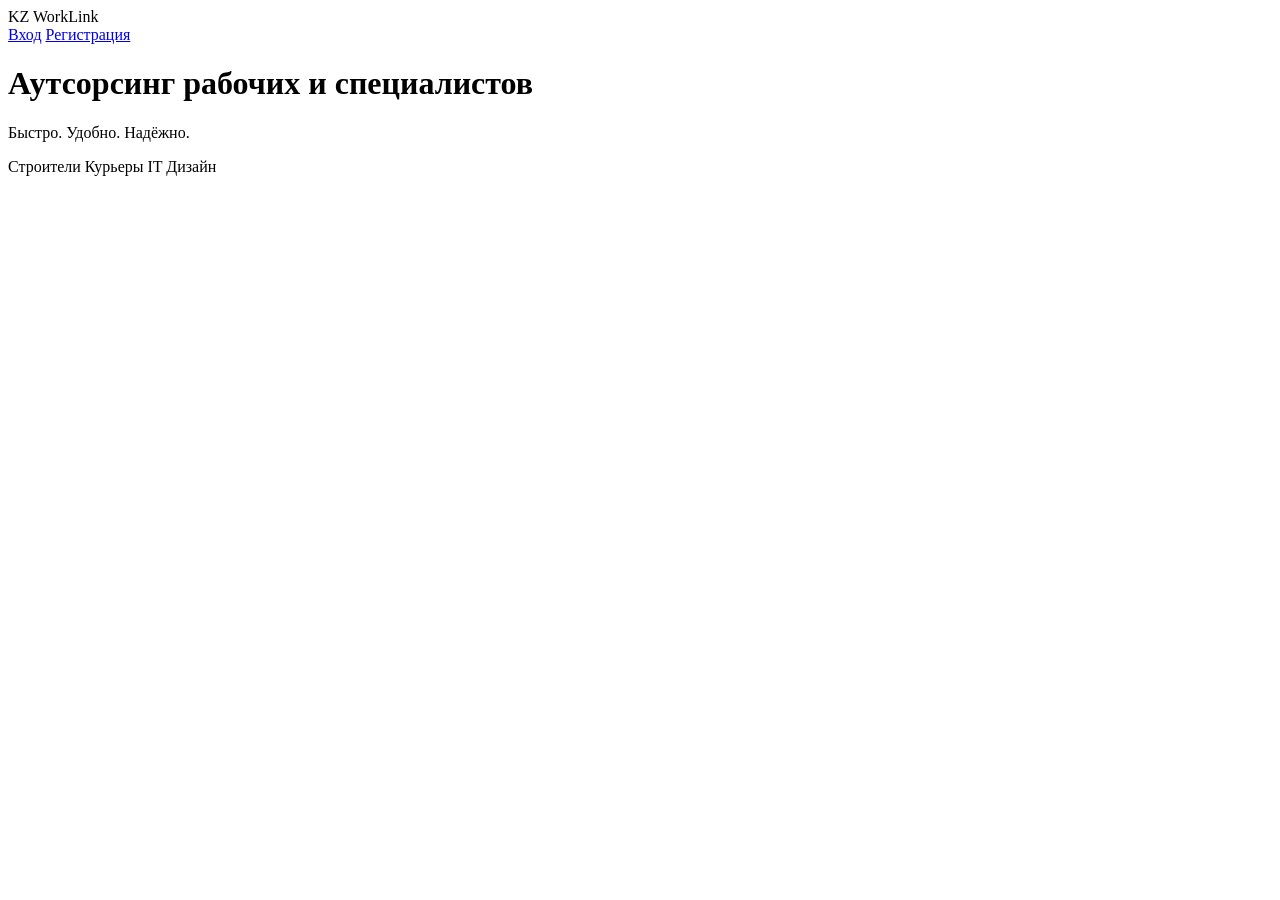
==== index.html @ c067a7b1 "Update index.html" ====
<!DOCTYPE html>
<html lang="ru">
<head>
<meta charset="UTF-8">
<title>WorkLink</title>
<link rel="stylesheet" href="style.css">
</head>

<body>

<header class="topbar">
  <div class="left">
    <span class="kz">KZ</span>
    <span class="logo">WorkLink</span>
  </div>

  <div class="right">
    <a href="login.html" class="btn">Вход</a>
    <a href="register.html" class="btn primary">Регистрация</a>
  </div>
</header>

<main class="hero">
  <h1>Аутсорсинг рабочих и специалистов</h1>
  <p>Быстро. Удобно. Надёжно.</p>

  <div class="tags">
    <span>Строители</span>
    <span>Курьеры</span>
    <span>IT</span>
    <span>Дизайн</span>
  </div>
</main>

</body>
</html>
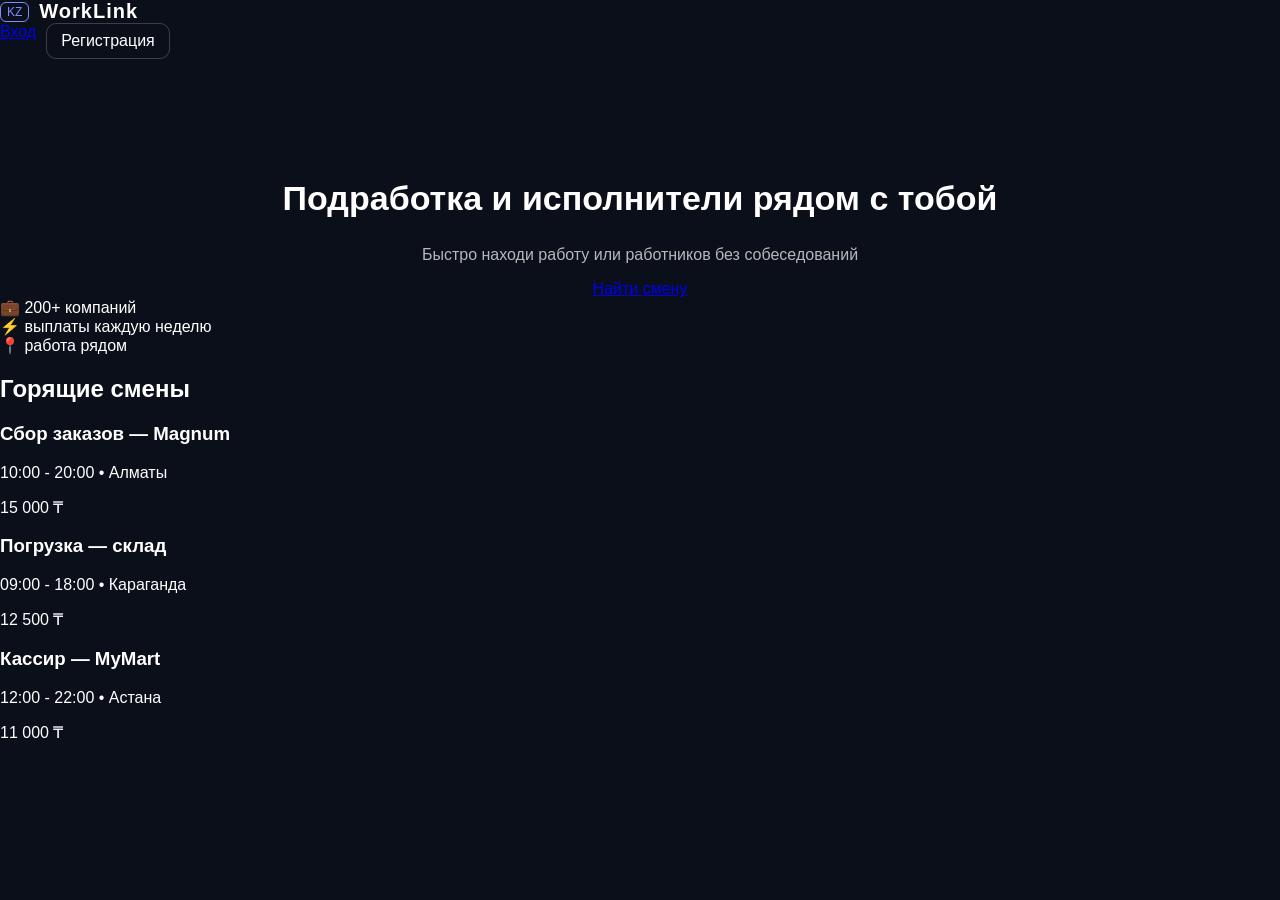
==== commit 48e304bd: "Update index.html" ====
--- a/index.html
+++ b/index.html
@@ -8,29 +8,52 @@
 
 <body>
 
-<header class="topbar">
+<header class="nav">
   <div class="left">
     <span class="kz">KZ</span>
     <span class="logo">WorkLink</span>
   </div>
 
   <div class="right">
-    <a href="login.html" class="btn">Вход</a>
-    <a href="register.html" class="btn primary">Регистрация</a>
+    <a href="login.html">Вход</a>
+    <a class="btn" href="register.html">Регистрация</a>
   </div>
 </header>
 
-<main class="hero">
-  <h1>Аутсорсинг рабочих и специалистов</h1>
-  <p>Быстро. Удобно. Надёжно.</p>
+<section class="hero">
+  <h1>Подработка и исполнители рядом с тобой</h1>
+  <p>Быстро находи работу или работников без собеседований</p>
 
-  <div class="tags">
-    <span>Строители</span>
-    <span>Курьеры</span>
-    <span>IT</span>
-    <span>Дизайн</span>
+  <a class="main-btn" href="jobs.html">Найти смену</a>
+</section>
+
+<section class="stats">
+  <div>💼 200+ компаний</div>
+  <div>⚡ выплаты каждую неделю</div>
+  <div>📍 работа рядом</div>
+</section>
+
+<section class="jobs">
+  <h2>Горящие смены</h2>
+
+  <div class="card">
+    <h3>Сбор заказов — Magnum</h3>
+    <p>10:00 - 20:00 • Алматы</p>
+    <span>15 000 ₸</span>
   </div>
-</main>
+
+  <div class="card">
+    <h3>Погрузка — склад</h3>
+    <p>09:00 - 18:00 • Караганда</p>
+    <span>12 500 ₸</span>
+  </div>
+
+  <div class="card">
+    <h3>Кассир — MyMart</h3>
+    <p>12:00 - 22:00 • Астана</p>
+    <span>11 000 ₸</span>
+  </div>
+</section>
 
 </body>
 </html>
--- a/style.css
+++ b/style.css
@@ -0,0 +1,91 @@
+body {
+  margin: 0;
+  font-family: Arial, sans-serif;
+  background: #0b0f1a;
+  color: white;
+}
+
+/* TOP BAR */
+.topbar {
+  display: flex;
+  justify-content: space-between;
+  align-items: center;
+
+  padding: 18px 40px;
+  background: rgba(20, 20, 40, 0.6);
+  backdrop-filter: blur(10px);
+  border-bottom: 1px solid rgba(255,255,255,0.05);
+}
+
+/* LEFT SIDE */
+.left {
+  display: flex;
+  align-items: center;
+  gap: 10px;
+}
+
+.kz {
+  font-size: 12px;
+  color: #7f8cff;
+  border: 1px solid #7f8cff;
+  padding: 2px 6px;
+  border-radius: 6px;
+}
+
+.logo {
+  font-size: 20px;
+  font-weight: bold;
+  letter-spacing: 1px;
+}
+
+/* RIGHT SIDE */
+.right {
+  display: flex;
+  gap: 10px;
+}
+
+.btn {
+  padding: 8px 14px;
+  border-radius: 10px;
+  text-decoration: none;
+  color: white;
+  border: 1px solid rgba(255,255,255,0.2);
+  transition: 0.2s;
+}
+
+.btn:hover {
+  transform: translateY(-2px);
+}
+
+.primary {
+  background: #6c5ce7;
+  border: none;
+}
+
+/* HERO */
+.hero {
+  text-align: center;
+  margin-top: 120px;
+}
+
+.hero h1 {
+  font-size: 34px;
+}
+
+.hero p {
+  opacity: 0.7;
+}
+
+/* TAGS */
+.tags {
+  margin-top: 20px;
+}
+
+.tags span {
+  display: inline-block;
+  margin: 5px;
+  padding: 6px 12px;
+  background: rgba(255,255,255,0.05);
+  border-radius: 20px;
+  font-size: 13px;
+}
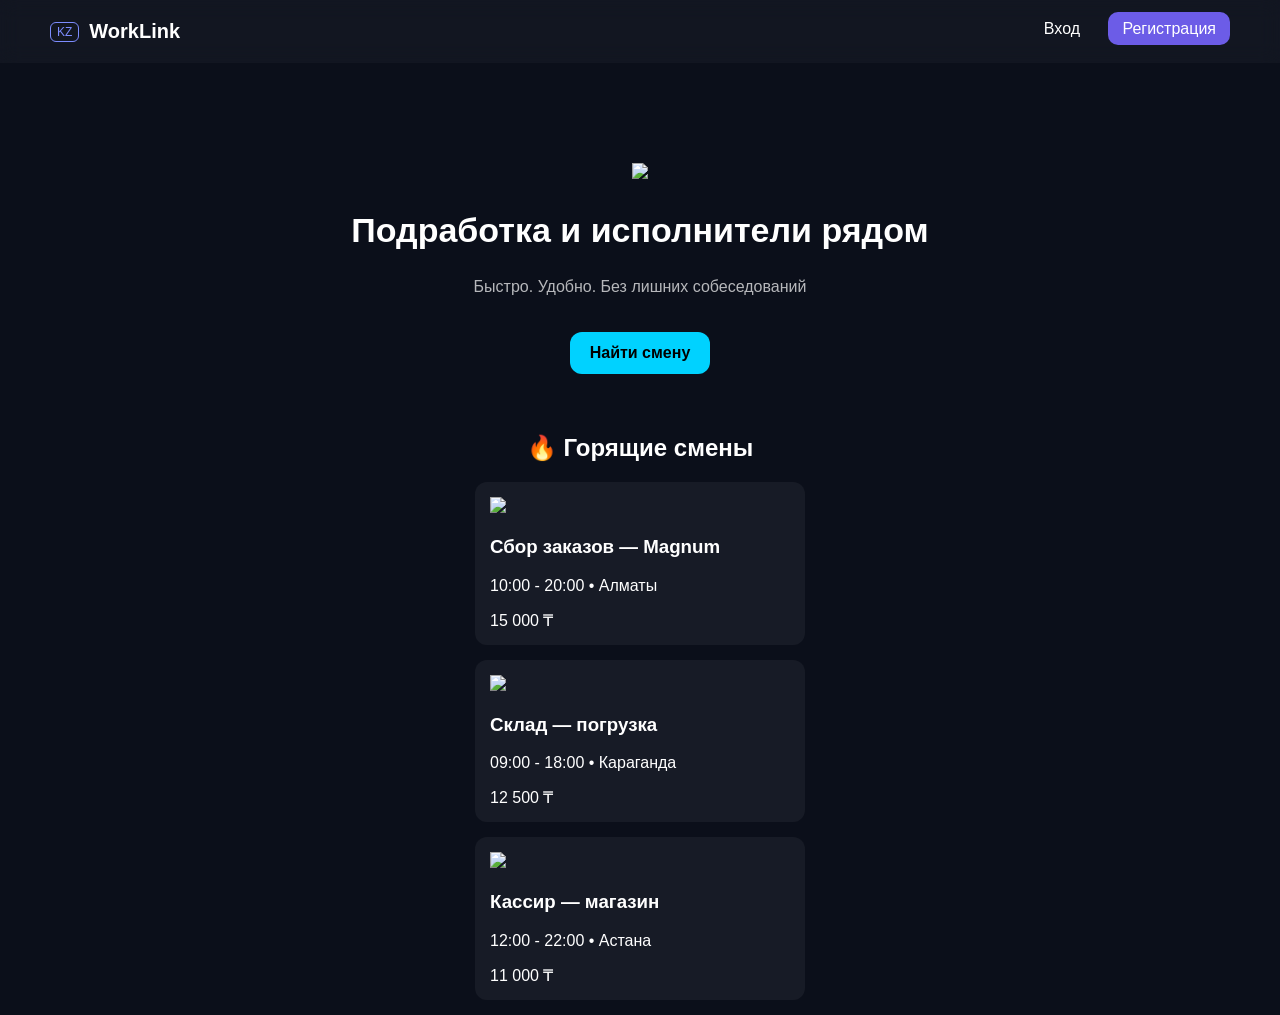
==== commit ca932892: "Update index.html" ====
--- a/index.html
+++ b/index.html
@@ -21,38 +21,37 @@
 </header>
 
 <section class="hero">
-  <h1>Подработка и исполнители рядом с тобой</h1>
-  <p>Быстро находи работу или работников без собеседований</p>
+  <img class="hero-img" src="https://images.unsplash.com/photo-1521737604893-d14cc237f11d" />
+  <h1>Подработка и исполнители рядом</h1>
+  <p>Быстро. Удобно. Без лишних собеседований</p>
 
   <a class="main-btn" href="jobs.html">Найти смену</a>
 </section>
 
-<section class="stats">
-  <div>💼 200+ компаний</div>
-  <div>⚡ выплаты каждую неделю</div>
-  <div>📍 работа рядом</div>
-</section>
-
 <section class="jobs">
-  <h2>Горящие смены</h2>
+  <h2>🔥 Горящие смены</h2>
 
   <div class="card">
+    <img src="https://images.unsplash.com/photo-1581091870622-1e7c3f4f6b72" />
     <h3>Сбор заказов — Magnum</h3>
     <p>10:00 - 20:00 • Алматы</p>
     <span>15 000 ₸</span>
   </div>
 
   <div class="card">
-    <h3>Погрузка — склад</h3>
+    <img src="https://images.unsplash.com/photo-1586528116311-ad8dd3c8310d" />
+    <h3>Склад — погрузка</h3>
     <p>09:00 - 18:00 • Караганда</p>
     <span>12 500 ₸</span>
   </div>
 
   <div class="card">
-    <h3>Кассир — MyMart</h3>
+    <img src="https://images.unsplash.com/photo-1556741533-f6acd647d2fb" />
+    <h3>Кассир — магазин</h3>
     <p>12:00 - 22:00 • Астана</p>
     <span>11 000 ₸</span>
   </div>
+
 </section>
 
 </body>
--- a/style.css
+++ b/style.css
@@ -1,33 +1,29 @@
 body {
   margin: 0;
-  font-family: Arial, sans-serif;
+  font-family: Arial;
   background: #0b0f1a;
   color: white;
 }
 
-/* TOP BAR */
-.topbar {
+/* NAV */
+.nav {
   display: flex;
   justify-content: space-between;
-  align-items: center;
-
-  padding: 18px 40px;
-  background: rgba(20, 20, 40, 0.6);
+  padding: 20px 50px;
+  background: rgba(255,255,255,0.03);
   backdrop-filter: blur(10px);
-  border-bottom: 1px solid rgba(255,255,255,0.05);
 }
 
-/* LEFT SIDE */
 .left {
   display: flex;
+  gap: 10px;
   align-items: center;
-  gap: 10px;
 }
 
 .kz {
   font-size: 12px;
-  color: #7f8cff;
-  border: 1px solid #7f8cff;
+  color: #7c8cff;
+  border: 1px solid #7c8cff;
   padding: 2px 6px;
   border-radius: 6px;
 }
@@ -35,37 +31,25 @@
 .logo {
   font-size: 20px;
   font-weight: bold;
-  letter-spacing: 1px;
 }
 
-/* RIGHT SIDE */
-.right {
-  display: flex;
-  gap: 10px;
+/* BUTTONS */
+.right a {
+  margin-left: 10px;
+  color: white;
+  text-decoration: none;
+  padding: 8px 14px;
 }
 
 .btn {
-  padding: 8px 14px;
+  background: #6c5ce7;
   border-radius: 10px;
-  text-decoration: none;
-  color: white;
-  border: 1px solid rgba(255,255,255,0.2);
-  transition: 0.2s;
-}
-
-.btn:hover {
-  transform: translateY(-2px);
-}
-
-.primary {
-  background: #6c5ce7;
-  border: none;
 }
 
 /* HERO */
 .hero {
   text-align: center;
-  margin-top: 120px;
+  margin-top: 100px;
 }
 
 .hero h1 {
@@ -76,16 +60,42 @@
   opacity: 0.7;
 }
 
-/* TAGS */
-.tags {
+.main-btn {
+  display: inline-block;
   margin-top: 20px;
+  padding: 12px 20px;
+  background: #00d2ff;
+  color: black;
+  border-radius: 12px;
+  text-decoration: none;
+  font-weight: bold;
 }
 
-.tags span {
-  display: inline-block;
-  margin: 5px;
-  padding: 6px 12px;
+/* STATS */
+.stats {
+  display: flex;
+  justify-content: center;
+  gap: 40px;
+  margin-top: 50px;
+  opacity: 0.8;
+}
+
+/* JOBS */
+.jobs {
+  margin-top: 60px;
+  text-align: center;
+}
+
+.card {
   background: rgba(255,255,255,0.05);
-  border-radius: 20px;
-  font-size: 13px;
+  margin: 15px auto;
+  padding: 15px;
+  width: 300px;
+  border-radius: 12px;
+  text-align: left;
+  transition: 0.2s;
 }
+
+.card:hover {
+  transform: scale(1.05);
+}
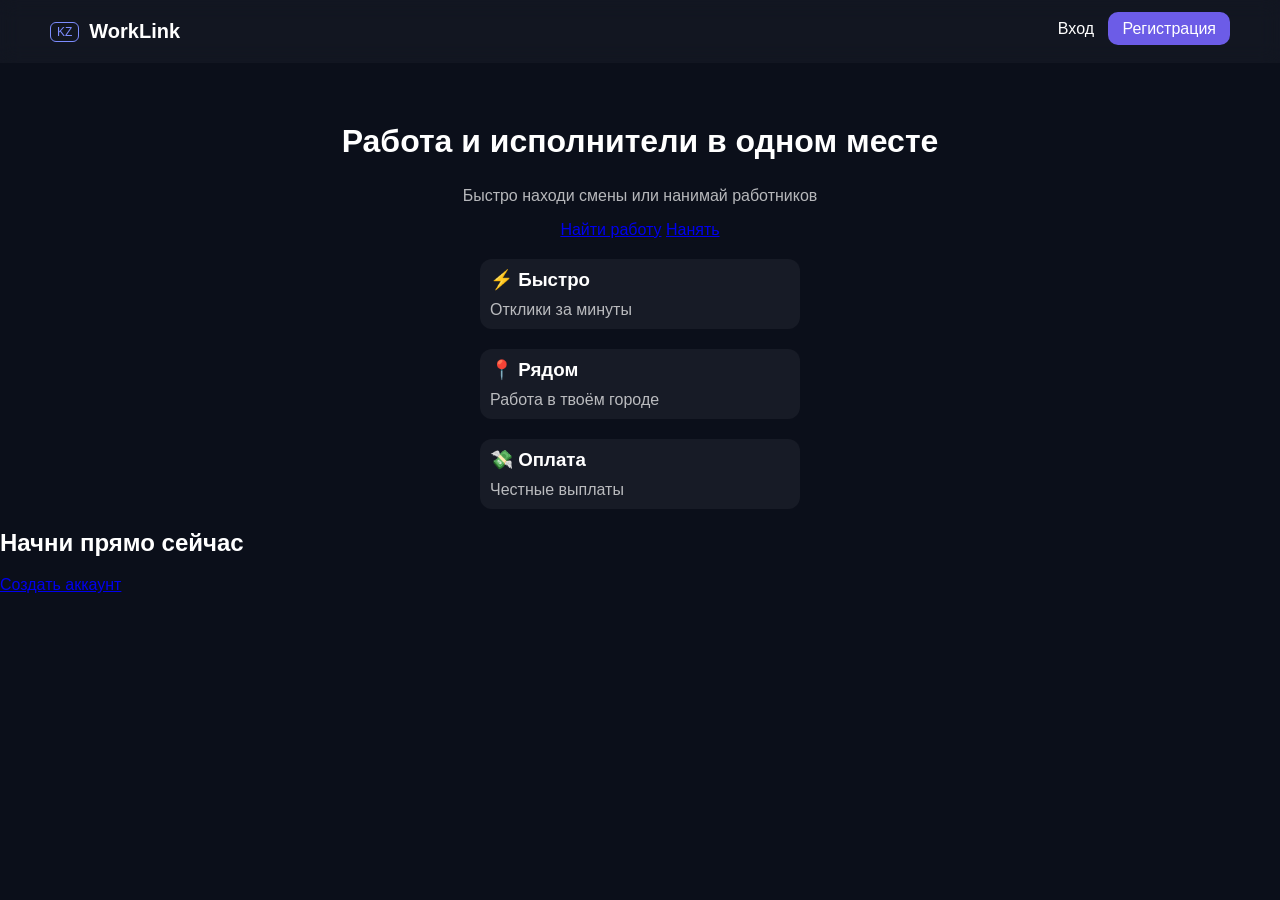
==== commit 227bb878: "Update index.html" ====
--- a/index.html
+++ b/index.html
@@ -2,6 +2,7 @@
 <html lang="ru">
 <head>
 <meta charset="UTF-8">
+<meta name="viewport" content="width=device-width, initial-scale=1.0">
 <title>WorkLink</title>
 <link rel="stylesheet" href="style.css">
 </head>
@@ -21,38 +22,38 @@
 </header>
 
 <section class="hero">
-  <img class="hero-img" src="https://images.unsplash.com/photo-1521737604893-d14cc237f11d" />
-  <h1>Подработка и исполнители рядом</h1>
-  <p>Быстро. Удобно. Без лишних собеседований</p>
+  <h1>Работа и исполнители в одном месте</h1>
+  <p>Быстро находи смены или нанимай работников</p>
 
-  <a class="main-btn" href="jobs.html">Найти смену</a>
+  <div class="buttons">
+    <a class="primary" href="jobs.html">Найти работу</a>
+    <a class="secondary" href="hire.html">Нанять</a>
+  </div>
 </section>
 
-<section class="jobs">
-  <h2>🔥 Горящие смены</h2>
+<section class="features">
 
   <div class="card">
-    <img src="https://images.unsplash.com/photo-1581091870622-1e7c3f4f6b72" />
-    <h3>Сбор заказов — Magnum</h3>
-    <p>10:00 - 20:00 • Алматы</p>
-    <span>15 000 ₸</span>
+    <h3>⚡ Быстро</h3>
+    <p>Отклики за минуты</p>
   </div>
 
   <div class="card">
-    <img src="https://images.unsplash.com/photo-1586528116311-ad8dd3c8310d" />
-    <h3>Склад — погрузка</h3>
-    <p>09:00 - 18:00 • Караганда</p>
-    <span>12 500 ₸</span>
+    <h3>📍 Рядом</h3>
+    <p>Работа в твоём городе</p>
   </div>
 
   <div class="card">
-    <img src="https://images.unsplash.com/photo-1556741533-f6acd647d2fb" />
-    <h3>Кассир — магазин</h3>
-    <p>12:00 - 22:00 • Астана</p>
-    <span>11 000 ₸</span>
+    <h3>💸 Оплата</h3>
+    <p>Честные выплаты</p>
   </div>
 
 </section>
 
+<section class="cta">
+  <h2>Начни прямо сейчас</h2>
+  <a class="btn-big" href="register.html">Создать аккаунт</a>
+</section>
+
 </body>
 </html>
--- a/style.css
+++ b/style.css
@@ -33,27 +33,35 @@
   font-weight: bold;
 }
 
-/* BUTTONS */
 .right a {
   margin-left: 10px;
   color: white;
   text-decoration: none;
-  padding: 8px 14px;
 }
 
 .btn {
   background: #6c5ce7;
+  padding: 8px 14px;
   border-radius: 10px;
 }
 
 /* HERO */
 .hero {
   text-align: center;
-  margin-top: 100px;
+  margin-top: 60px;
+}
+
+.hero-img {
+  width: 100%;
+  max-height: 300px;
+  object-fit: cover;
+  border-radius: 0 0 20px 20px;
+  opacity: 0.7;
 }
 
 .hero h1 {
-  font-size: 34px;
+  font-size: 32px;
+  margin-top: 20px;
 }
 
 .hero p {
@@ -62,7 +70,7 @@
 
 .main-btn {
   display: inline-block;
-  margin-top: 20px;
+  margin-top: 15px;
   padding: 12px 20px;
   background: #00d2ff;
   color: black;
@@ -71,27 +79,18 @@
   font-weight: bold;
 }
 
-/* STATS */
-.stats {
-  display: flex;
-  justify-content: center;
-  gap: 40px;
-  margin-top: 50px;
-  opacity: 0.8;
-}
-
 /* JOBS */
 .jobs {
-  margin-top: 60px;
   text-align: center;
+  margin-top: 50px;
 }
 
 .card {
   background: rgba(255,255,255,0.05);
-  margin: 15px auto;
-  padding: 15px;
-  width: 300px;
+  width: 320px;
+  margin: 20px auto;
   border-radius: 12px;
+  overflow: hidden;
   text-align: left;
   transition: 0.2s;
 }
@@ -99,3 +98,25 @@
 .card:hover {
   transform: scale(1.05);
 }
+
+.card img {
+  width: 100%;
+  height: 160px;
+  object-fit: cover;
+}
+
+.card h3 {
+  margin: 10px;
+}
+
+.card p {
+  margin: 10px;
+  opacity: 0.7;
+}
+
+.card span {
+  display: block;
+  margin: 10px;
+  color: #00ffae;
+  font-weight: bold;
+}
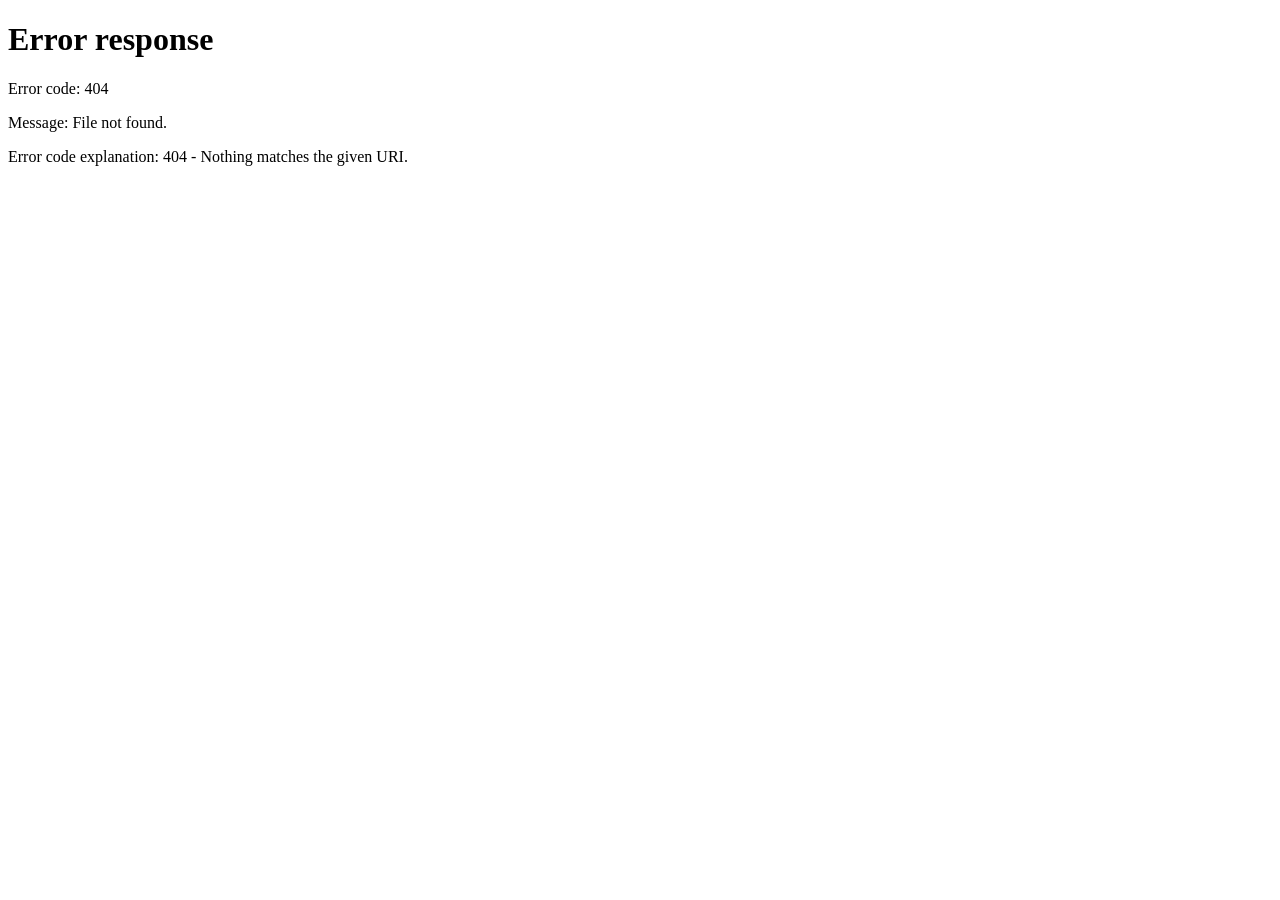
==== commit bb4f10eb: "Rename index.html.htm to index.html" ====
--- a/index.html
+++ b/index.html
@@ -1,59 +1,786 @@
-<!DOCTYPE html>
-<html lang="ru">
-<head>
-<meta charset="UTF-8">
-<meta name="viewport" content="width=device-width, initial-scale=1.0">
-<title>WorkLink</title>
-<link rel="stylesheet" href="style.css">
-</head>
-
-<body>
-
-<header class="nav">
-  <div class="left">
-    <span class="kz">KZ</span>
-    <span class="logo">WorkLink</span>
-  </div>
-
-  <div class="right">
-    <a href="login.html">Вход</a>
-    <a class="btn" href="register.html">Регистрация</a>
-  </div>
-</header>
-
-<section class="hero">
-  <h1>Работа и исполнители в одном месте</h1>
-  <p>Быстро находи смены или нанимай работников</p>
-
-  <div class="buttons">
-    <a class="primary" href="jobs.html">Найти работу</a>
-    <a class="secondary" href="hire.html">Нанять</a>
-  </div>
-</section>
-
-<section class="features">
-
-  <div class="card">
-    <h3>⚡ Быстро</h3>
-    <p>Отклики за минуты</p>
-  </div>
-
-  <div class="card">
-    <h3>📍 Рядом</h3>
-    <p>Работа в твоём городе</p>
-  </div>
-
-  <div class="card">
-    <h3>💸 Оплата</h3>
-    <p>Честные выплаты</p>
-  </div>
-
-</section>
-
-<section class="cta">
-  <h2>Начни прямо сейчас</h2>
-  <a class="btn-big" href="register.html">Создать аккаунт</a>
-</section>
-
-</body>
-</html>
+<!DOCTYPE html>
+<!-- Last Published: Mon Apr 06 2026 13:52:48 GMT+0000 (Coordinated Universal Time) -->
+<html data-wf-domain="www.easytap.io" data-wf-page="691464d295b34fdc4f17c10b" data-wf-site="691464cf95b34fdc4f17c034" lang="ru-KZ" class="w-mod-js w-mod-ix wf-inter-n4-active wf-inter-n5-active wf-inter-n6-active wf-inter-n7-active wf-inter-n3-active wf-active"><head>
+<meta http-equiv="content-type" content="text/html; charset=UTF-8"><style>.wf-force-outline-none[tabindex="-1"]:focus{outline:none;}</style><meta charset="utf-8"><link href="https://cdn.prod.website-files.com/" rel="preconnect" crossorigin="anonymous"><title>EasyTap — Платформа для поиска исполнителей | Центральная Азия</title><meta content="Находите проверенных исполнителей за 30 минут. 500 000+ пользователей, 200+ компаний доверяют EasyTap. Управление заявками, контроль и аналитика по филиалам." name="description"><meta content="EasyTap — Платформа для поиска исполнителей | Центральная Азия" property="og:title"><meta content="Находите проверенных исполнителей за 30 минут. 500 000+ пользователей, 200+ компаний доверяют EasyTap. Управление заявками, контроль и аналитика по филиалам." property="og:description"><meta content="EasyTap — Платформа для поиска исполнителей | Центральная Азия" property="twitter:title"><meta content="Находите проверенных исполнителей за 30 минут. 500 000+ пользователей, 200+ компаний доверяют EasyTap. Управление заявками, контроль и аналитика по филиалам." property="twitter:description"><meta property="og:type" content="website"><meta content="summary_large_image" name="twitter:card"><meta content="width=device-width, initial-scale=1" name="viewport"><meta content="m4icMZluwYZHxS0pLBF5EUhao95D-6eoZAT3k0Vl2PM" name="google-site-verification"><link href="EasyTap%20%E2%80%94%20%D0%9F%D0%BB%D0%B0%D1%82%D1%84%D0%BE%D1%80%D0%BC%D0%B0%20%D0%B4%D0%BB%D1%8F%20%D0%BF%D0%BE%D0%B8%D1%81%D0%BA%D0%B0%20%D0%B8%D1%81%D0%BF%D0%BE%D0%BB%D0%BD%D0%B8%D1%82%D0%B5%D0%BB%D0%B5%D0%B9%20_%20%D0%A6%D0%B5%D0%BD%D1%82%D1%80%D0%B0%D0%BB%D1%8C%D0%BD%D0%B0%D1%8F%20%D0%90%D0%B7%D0%B8%D1%8F_files/easytap.webflow.shared.ded71dca3.css" rel="stylesheet" type="text/css" integrity="sha384-3tcdyjSWYSUd4lQyDk+owUxBZ7D77lVHfR9OAOQ81DLNGDhqdeEKNXmL+AwZo9qn" crossorigin="anonymous"><link href="https://fonts.googleapis.com/" rel="preconnect"><link href="https://fonts.gstatic.com/" rel="preconnect" crossorigin="anonymous"><script src="EasyTap%20%E2%80%94%20%D0%9F%D0%BB%D0%B0%D1%82%D1%84%D0%BE%D1%80%D0%BC%D0%B0%20%D0%B4%D0%BB%D1%8F%20%D0%BF%D0%BE%D0%B8%D1%81%D0%BA%D0%B0%20%D0%B8%D1%81%D0%BF%D0%BE%D0%BB%D0%BD%D0%B8%D1%82%D0%B5%D0%BB%D0%B5%D0%B9%20_%20%D0%A6%D0%B5%D0%BD%D1%82%D1%80%D0%B0%D0%BB%D1%8C%D0%BD%D0%B0%D1%8F%20%D0%90%D0%B7%D0%B8%D1%8F_files/webfont.js" type="text/javascript"></script><link rel="stylesheet" href="EasyTap%20%E2%80%94%20%D0%9F%D0%BB%D0%B0%D1%82%D1%84%D0%BE%D1%80%D0%BC%D0%B0%20%D0%B4%D0%BB%D1%8F%20%D0%BF%D0%BE%D0%B8%D1%81%D0%BA%D0%B0%20%D0%B8%D1%81%D0%BF%D0%BE%D0%BB%D0%BD%D0%B8%D1%82%D0%B5%D0%BB%D0%B5%D0%B9%20_%20%D0%A6%D0%B5%D0%BD%D1%82%D1%80%D0%B0%D0%BB%D1%8C%D0%BD%D0%B0%D1%8F%20%D0%90%D0%B7%D0%B8%D1%8F_files/css.css" media="all"><script type="text/javascript">WebFont.load({  google: {    families: ["Inter:300,400,500,600,700"]  }});</script><script type="text/javascript">!function(o,c){var n=c.documentElement,t=" w-mod-";n.className+=t+"js",("ontouchstart"in o||o.DocumentTouch&&c instanceof DocumentTouch)&&(n.className+=t+"touch")}(window,document);</script><link href="https://cdn.prod.website-files.com/691464cf95b34fdc4f17c034/6919d18d91e0c0494112e47b_favicon-32x32.png" rel="shortcut icon" type="image/x-icon"><link href="https://cdn.prod.website-files.com/691464cf95b34fdc4f17c034/6919d1c37dff3de97764c7f4_webclip-eas.png" rel="apple-touch-icon"><script type="application/ld+json">
+{
+  "@context": "https://schema.org",
+  "@type": "Organization",
+  "name": "EasyTap",
+  "description": "Международный стартап родом из Центральной Азии по поиску линейных исполнителей",
+  "url": "https://easytap.com",
+  "logo": {
+    "@type": "ImageObject",
+    "url": "https://cdn.prod.website-files.com/691464cf95b34fdc4f17c034/691776c19e1ea9b06a12c2b3_phone-mockup.avif"
+  },
+  "address": {
+    "@type": "PostalAddress",
+    "streetAddress": "Amaty Towers, Байзакова, 280",
+    "addressLocality": "Алматы",
+    "addressCountry": "KZ"
+  },
+  "areaServed": [
+    {
+      "@type": "Country",
+      "name": "Казахстан"
+    },
+    {
+      "@type": "Country",
+      "name": "Кыргызстан"
+    },
+    {
+      "@type": "Country",
+      "name": "Узбекистан"
+    }
+  ],
+  "aggregateRating": {
+    "@type": "AggregateRating",
+    "ratingValue": "4.8",
+    "reviewCount": "6"
+  },
+  "review": [
+    {
+      "@type": "Review",
+      "author": {
+        "@type": "Person",
+        "name": "Любовь Киселёва",
+        "jobTitle": "HRD",
+        "worksFor": {
+          "@type": "Organization",
+          "name": "Adidas"
+        }
+      },
+      "reviewBody": "EasyTap предоставил нашей компании первоклассное решение для временного найма сотрудников. Их инновационные IT-технологии значительно ускорили процесс рекрутинга, а качество предоставляемого персонала улучшилось благодаря удобному управлению базой данных кандидатов... Результаты, выраженные в улучшенных показателях KPI магазина и снижении нагрузки на HR-отдел, говорят сами за себя. EasyTap — надежный и профессиональный партнер, я с уверенностью рекомендую их услуги."
+    },
+    {
+      "@type": "Review",
+      "author": {
+        "@type": "Person",
+        "name": "Александр Буторов",
+        "jobTitle": "Директор по логистике и сервису",
+        "worksFor": {
+          "@type": "Organization",
+          "name": "DNS"
+        }
+      },
+      "reviewBody": "Наша компания сотрудничает с EasyTap по вопросам аутсорсинга складского персонала. В целом отмечаем высокий уровень сервиса и удобство работы — особенно стоит выделить мобильное приложение, через которое можно оперативно размещать заявки, отслеживать отчетность и проводить предварительное..."
+    },
+    {
+      "@type": "Review",
+      "author": {
+        "@type": "Person",
+        "name": "Рамина",
+        "jobTitle": "HR-специалист",
+        "worksFor": {
+          "@type": "Organization",
+          "name": "My Mart"
+        }
+      },
+      "reviewBody": "Хочу выразить искреннюю благодарность команде EasyTap за надёжное и плодотворное сотрудничество. Особенно хочу отметить высокий профессионализм и внимательное отношение менеджеров чата — всегда отзывчивых..."
+    },
+    {
+      "@type": "Review",
+      "author": {
+        "@type": "Person",
+        "name": "Данияр Ахметов",
+        "jobTitle": "Руководитель отдела персонала"
+      },
+      "reviewBody": "О сотрудничества с EasyTap мы постоянно сталкивались с нехваткой персонала в утренние и вечерние смены, особенно в периоды распродаж. Удобно, что можно отслеживать заявки в реальном времени и сразу видеть, кто выходит на смену."
+    },
+    {
+      "@type": "Review",
+      "author": {
+        "@type": "Person",
+        "name": "Виолетта Чернено",
+        "jobTitle": "Директор по персоналу",
+        "worksFor": {
+          "@type": "Organization",
+          "name": "Zammler"
+        }
+      },
+      "reviewBody": "Сотрудничество с Easy Tap - это про стабильность, скорость и уверенность в результате. Команда работает профессионально, оперативно закрывает потребности, всегда на связи и готова поддержать даже в самые пиковые периоды. Важно, что ребята не создают сложности..."
+    },
+    {
+      "@type": "Review",
+      "author": {
+        "@type": "Person",
+        "name": "Анна Викторовна",
+        "jobTitle": "Руководитель отдела снабежния"
+      },
+      "reviewBody": "Мы обратились в EasyTap, когда внутренний отдел кадров просто не справлялся с потоком заявок на временный персонал. Команда быстро подключилась, помогла структурировать процессы и предложила сдельную модель оплаты...."
+    }
+  ],
+  "makesOffer": [
+    {
+      "@type": "Offer",
+      "itemOffered": {
+        "@type": "Service",
+        "name": "Выкладка товаров",
+        "serviceType": "Временный персонал"
+      }
+    },
+    {
+      "@type": "Offer",
+      "itemOffered": {
+        "@type": "Service",
+        "name": "Погрузка и разгрузка",
+        "serviceType": "Временный персонал"
+      }
+    },
+    {
+      "@type": "Offer",
+      "itemOffered": {
+        "@type": "Service",
+        "name": "Сборка заказов",
+        "serviceType": "Временный персонал"
+      }
+    },
+    {
+      "@type": "Offer",
+      "itemOffered": {
+        "@type": "Service",
+        "name": "Обслуживание за прилавками",
+        "serviceType": "Временный персонал"
+      }
+    },
+    {
+      "@type": "Offer",
+      "itemOffered": {
+        "@type": "Service",
+        "name": "Выдача заказов ПВЗ",
+        "serviceType": "Временный персонал"
+      }
+    },
+    {
+      "@type": "Offer",
+      "itemOffered": {
+        "@type": "Service",
+        "name": "Комплектакция товаров",
+        "serviceType": "Временный персонал"
+      }
+    },
+    {
+      "@type": "Offer",
+      "itemOffered": {
+        "@type": "Service",
+        "name": "Приготовление пищи",
+        "serviceType": "Временный персонал"
+      }
+    },
+    {
+      "@type": "Offer",
+      "itemOffered": {
+        "@type": "Service",
+        "name": "Выпечка хлеба",
+        "serviceType": "Временный персонал"
+      }
+    },
+    {
+      "@type": "Offer",
+      "itemOffered": {
+        "@type": "Service",
+        "name": "Помощь повару",
+        "serviceType": "Временный персонал"
+      }
+    },
+    {
+      "@type": "Offer",
+      "itemOffered": {
+        "@type": "Service",
+        "name": "Доставка",
+        "serviceType": "Временный персонал"
+      }
+    },
+    {
+      "@type": "Offer",
+      "itemOffered": {
+        "@type": "Service",
+        "name": "Фасовка",
+        "serviceType": "Временный персонал"
+      }
+    },
+    {
+      "@type": "Offer",
+      "itemOffered": {
+        "@type": "Service",
+        "name": "Мойка посуды",
+        "serviceType": "Временный персонал"
+      }
+    }
+  ],
+  "contactPoint": {
+    "@type": "ContactPoint",
+    "contactType": "Customer Service",
+    "availableLanguage": [
+      "Russian",
+      "Kazakh"
+    ]
+  },
+  "sameAs": [
+    "https://apps.apple.com/kz/app/easytap/id1605184203",
+    "https://play.google.com/store/apps/details?id=com.easytapmobile&hl=ru&pli=1"
+  ]
+}
+</script><style>
+  * {
+  -webkit-font-smoothing: antialiased;
+  -moz-osx-font-smoothing: grayscale;
+  -o-font-smoothing: antialiased;
+}
+</style>
+
+<!-- Made by @arseniynev. Built with care. -->
+
+<script>
+(function () {
+  const STORAGE_KEY = 'preferred_locale';
+  const GEO_GUARD_KEY = 'geo_redirect_done';
+  
+  const allLocales = {
+    'ru-kz': '/ru-kz',
+    'kk-kz': '/kk-kz', 
+    'uz-uz': '/uz-uz',
+    'ky-kg': '/ky-kg'
+  };
+  
+  const hreflangToLocale = {
+    'ru-kz': 'ru-kz',
+    'kk-kz': 'kk-kz',
+    'uz-uz': 'uz-uz',
+    'ky-kg': 'ky-kg'
+  };
+  
+  const path = window.location.pathname || '/';
+  
+  function getCurrentLocale() {
+    for (let locale in allLocales) {
+      if (path === allLocales[locale] || path.startsWith(allLocales[locale] + '/')) {
+        return locale;
+      }
+    }
+    return null;
+  }
+  
+  function getPathWithoutLocale() {
+    for (let locale in allLocales) {
+      if (path.startsWith(allLocales[locale])) {
+        return path.replace(allLocales[locale], '') || '/';
+      }
+    }
+    return path;
+  }
+  
+  const currentLocale = getCurrentLocale();
+  const saved = localStorage.getItem(STORAGE_KEY);
+  
+  // 1. Если на корне "/" → редирект
+  if (!currentLocale) {
+    const targetLocale = saved || 'ru-kz';
+    window.location.replace(allLocales[targetLocale] + '/');
+    return;
+  }
+  
+  // 2. Клик по дропдауну — просто сохраняем выбор, не мешаем Webflow
+  document.addEventListener('click', function (e) {
+    const link = e.target.closest('a[hreflang]');
+    if (!link) return;
+    
+    const hreflang = (link.getAttribute('hreflang') || '').toLowerCase();
+    const targetLocale = hreflangToLocale[hreflang];
+    
+    if (targetLocale) {
+      localStorage.setItem(STORAGE_KEY, targetLocale);
+      // Не вызываем preventDefault — пусть Webflow делает переход
+    }
+  });
+  
+  // 3. Редирект на сохранённую локаль
+  if (saved && allLocales[saved] && saved !== currentLocale) {
+    const cleanPath = getPathWithoutLocale();
+    const targetPath = allLocales[saved];
+    
+    let newUrl;
+    if (cleanPath === '/' || cleanPath === '') {
+      newUrl = targetPath + '/';
+    } else {
+      newUrl = targetPath + cleanPath;
+    }
+    
+    window.location.replace(newUrl + (window.location.search || '') + (window.location.hash || ''));
+    return;
+  }
+  
+  // 4. Гео-редирект (только при первом визите)
+  if (saved || sessionStorage.getItem(GEO_GUARD_KEY) === '1') return;
+  
+  fetch('https://ipapi.co/json/')
+    .then(r => r.json())
+    .then(data => {
+      const country = (data && data.country_code ? data.country_code : '').toUpperCase();
+      let targetLocale = '';
+      
+      if (country === 'KG') targetLocale = 'ky-kg';
+      if (country === 'UZ') targetLocale = 'uz-uz';
+      if (country === 'KZ') targetLocale = 'kk-kz';
+      
+      if (!targetLocale || targetLocale === currentLocale) {
+        sessionStorage.setItem(GEO_GUARD_KEY, '1');
+        return;
+      }
+      
+      localStorage.setItem(STORAGE_KEY, targetLocale);
+      sessionStorage.setItem(GEO_GUARD_KEY, '1');
+      
+      const cleanPath = getPathWithoutLocale();
+      const targetPath = allLocales[targetLocale];
+      
+      let newUrl;
+      if (cleanPath === '/' || cleanPath === '') {
+        newUrl = targetPath + '/';
+      } else {
+        newUrl = targetPath + cleanPath;
+      }
+      
+      window.location.replace(newUrl + (window.location.search || '') + (window.location.hash || ''));
+    })
+    .catch(() => {
+      sessionStorage.setItem(GEO_GUARD_KEY, '1');
+    });
+})();
+</script></head><body class="body-main-page"><nav data-wf--navbar--variant="exec" data-w-id="34cb3f1d-192b-55da-c3f2-bb55e29834fc" class="navbar-wrapper w-variant-8c7bb4e0-a789-f2b7-f5c5-5cdb9e04baaa"><div class="padding-global"><div class="navbar-container"><div class="navbar-top-wrapper"><a href="#" class="navbar-logo-icon w-nav-brand"><div class="icon-1x1-large is-logo w-variant-8c7bb4e0-a789-f2b7-f5c5-5cdb9e04baaa"><svg data-w-id="34cb3f1d-192b-55da-c3f2-bb55e2983502" xmlns="http://www.w3.org/2000/svg" width="100%" viewBox="0 0 131 26" fill="none" class="navbar-logo" style="color: rgb(255, 255, 255);"><path d="M17.095 11.9031H4.90361C5.03795 12.7092 5.49653 13.3713 6.28048 13.8906C7.06397 14.4102 8.10498 14.6697 9.40397 14.6697C11.2622 14.6697 12.6953 14.2562 13.7028 13.4294L16.4233 16.2915C14.7659 17.8392 12.3931 18.6127 9.30311 18.6127C6.34766 18.6127 4.05808 17.8605 2.43485 16.3549C0.811164 14.8499 0 12.8146 0 10.2493C0 7.83266 0.794415 5.877 2.38464 4.38258C3.97416 2.88794 6.11268 2.14062 8.79946 2.14062C11.7324 2.14062 13.9768 2.98895 15.5334 4.68472C17.0892 6.38093 17.6098 8.78683 17.095 11.9031ZM4.90361 8.56413H12.7624C12.7173 7.75872 12.3143 7.13859 11.5532 6.70398C10.7917 6.26958 9.87392 6.05217 8.7992 6.05217C7.83629 6.05217 7.00771 6.27486 6.31393 6.71982C5.6197 7.165 5.14951 7.78006 4.90361 8.56413Z" fill="currentColor"></path><path d="M32.9789 4.36717L33.1469 2.55455H37.681V18.2634H33.315L33.0463 16.2919C32.531 17.0549 31.7868 17.6275 30.813 18.009C29.8389 18.3906 28.8816 18.5918 27.9412 18.6131C25.4108 18.634 23.3511 17.9085 21.7616 16.435C20.1716 14.9619 19.377 12.953 19.377 10.4091C19.377 7.86522 20.1997 5.85125 21.8453 4.36717C23.491 2.88354 25.5675 2.16263 28.0755 2.20488C29.1502 2.20488 30.1294 2.39567 31.0142 2.77725C31.8984 3.15883 32.5533 3.68895 32.9789 4.36717ZM28.5792 6.24339C27.325 6.24339 26.2838 6.61991 25.4557 7.37229C24.6271 8.12511 24.2129 9.13716 24.2129 10.4091C24.2129 11.681 24.6269 12.688 25.4557 13.4301C26.2838 14.1723 27.325 14.5431 28.5792 14.5431C29.8775 14.5431 30.9355 14.1406 31.7531 13.3348C32.5701 12.5294 32.9789 11.6073 32.9789 10.5682C32.9789 9.35986 32.5926 8.33725 31.8203 7.49971C31.0477 6.66216 29.9672 6.24339 28.5792 6.24339Z" fill="currentColor"></path><path d="M54.6087 4.14404L52.2243 7.00612C51.0822 6.24296 49.7725 5.86137 48.2948 5.86137C47.5332 5.86137 46.9456 5.97801 46.5314 6.21127C46.117 6.44475 45.9102 6.76273 45.9102 7.16522C45.9102 8.03467 46.7271 8.49019 48.362 8.53266C49.1008 8.55401 49.7667 8.60176 50.3603 8.6757C50.9532 8.7503 51.5915 8.8984 52.2748 9.12088C52.9576 9.34358 53.5226 9.62459 53.9707 9.96348C54.4184 10.3028 54.7988 10.7854 55.1126 11.4104C55.4259 12.0358 55.5828 12.7617 55.5828 13.5885C55.6049 15.0303 55.0117 16.2706 53.8027 17.309C52.5936 18.3475 50.7685 18.8671 48.3283 18.8671C45.3949 18.8671 42.7976 17.9767 40.5364 16.196L42.6186 12.9525C44.2528 14.2245 46.1788 14.8818 48.3954 14.924C49.1118 14.9456 49.7107 14.8288 50.1923 14.5742C50.6736 14.3198 50.9028 13.9914 50.8807 13.5885C50.8807 12.7195 49.9403 12.253 48.0596 12.1894C47.231 12.1471 46.4308 12.0358 45.6582 11.8555C44.8859 11.6758 44.147 11.3998 43.4416 11.0288C42.7362 10.6582 42.1705 10.1384 41.7454 9.47077C41.3199 8.8029 41.1074 8.03489 41.1074 7.16544C41.1074 5.49102 41.8012 4.22942 43.1897 3.38131C44.5777 2.53365 46.2679 2.10938 48.2611 2.10938C50.8356 2.10894 52.9516 2.7876 54.6087 4.14404Z" fill="currentColor"></path><path d="M69.7554 2.55273H75.0952L64.9189 25.3209H59.646L63.0717 17.7845L56.1195 2.55273H61.5602L65.6913 12.4424L69.7554 2.55273Z" fill="currentColor"></path><path d="M77.9265 0.918964L82.6948 0L83.1122 4.37036L87.2933 4.01233L87.6563 7.81274L83.4418 8.17363L84.0045 14.0642C84.1377 15.4576 84.8282 16.101 86.0772 15.9941C86.88 15.9254 87.5368 15.7414 88.0479 15.4422L89.5147 19.1482C88.4602 19.6426 87.3225 19.9745 86.1026 20.1428C84.1707 20.393 82.5956 20.0869 81.3779 19.2223C80.1598 18.3582 79.4412 16.7753 79.2215 14.4739L78.6588 8.58338L75.7152 8.83535L75.3522 5.03494L78.2958 4.78297L77.9265 0.918964Z" fill="currentColor"></path><path d="M103.345 4.36136L103.339 2.54192L107.855 2.15527L109.349 17.8003L105.001 18.1727L104.546 16.2322C104.105 17.0361 103.418 17.6696 102.485 18.1328C101.551 18.5958 100.617 18.878 99.6823 18.9794C97.1643 19.216 95.0439 18.6691 93.3205 17.3369C91.5969 16.0053 90.6144 14.0723 90.3725 11.5388C90.1305 9.00526 90.7585 6.92944 92.2563 5.31091C93.7542 3.69304 95.7537 2.79806 98.2555 2.6262C99.3258 2.53465 100.319 2.64094 101.237 2.9455C102.153 3.25006 102.856 3.72209 103.345 4.36136ZM99.1412 6.60508C97.8922 6.71203 96.8909 7.17591 96.1377 7.99563C95.3842 8.81601 95.0678 9.8593 95.1889 11.1262C95.31 12.3928 95.8181 13.3607 96.7138 14.0288C97.6093 14.6973 98.6815 14.9779 99.9305 14.8709C101.223 14.7602 102.239 14.2693 102.976 13.3967C103.714 12.5251 104.033 11.5718 103.934 10.5369C103.819 9.33358 103.337 8.34794 102.488 7.5795C101.64 6.81171 100.523 6.48669 99.1412 6.60508Z" fill="currentColor"></path><path d="M118.938 23.9407L114.088 24.356L111.938 1.83872L116.252 1.46924L116.744 3.43877C117.847 1.81165 119.603 0.895111 122.012 0.688916C124.442 0.480741 126.481 1.05663 128.129 2.41615C129.776 3.7759 130.715 5.66994 130.947 8.09762C131.185 10.5893 130.616 12.6335 129.24 14.2304C127.864 15.8281 125.949 16.7314 123.496 16.9413C121.311 17.1284 119.512 16.5375 118.1 15.1683L118.938 23.9407ZM122.435 12.8815C123.661 12.7765 124.606 12.3177 125.271 11.5052C125.935 10.693 126.211 9.69547 126.098 8.51287C125.987 7.35207 125.532 6.4221 124.735 5.72407C123.938 5.02605 122.915 4.73051 121.666 4.83746C120.44 4.94243 119.423 5.35966 118.616 6.08827C117.809 6.81754 117.471 7.8681 117.602 9.24039C117.721 10.4864 118.26 11.43 119.221 12.071C120.181 12.7127 121.252 12.9827 122.435 12.8815Z" fill="currentColor"></path></svg></div></a><div data-w-id="34cb3f1d-192b-55da-c3f2-bb55e298350a" class="hamburger-wrapper"><div class="navbar-hamburger-wrapper color-is-white w-variant-8c7bb4e0-a789-f2b7-f5c5-5cdb9e04baaa"><svg data-w-id="34cb3f1d-192b-55da-c3f2-bb55e298350c" xmlns="http://www.w3.org/2000/svg" width="100%" viewBox="0 0 24 24" fill="none" style="color: rgb(255, 255, 255);"><path d="M5 17H19M5 12H19M5 7H19" stroke="currentColor" stroke-width="2" stroke-linecap="round" stroke-linejoin="round"></path></svg></div></div></div><div class="navigation-right-wrapper w-variant-8c7bb4e0-a789-f2b7-f5c5-5cdb9e04baaa"><div class="navbar-navigation-wrapper w-variant-8c7bb4e0-a789-f2b7-f5c5-5cdb9e04baaa" style="background-color: rgba(0, 0, 0, 0);"><a href="https://www.easytap.io/ru-kz" class="text-size-300 text-color-white w-variant-8c7bb4e0-a789-f2b7-f5c5-5cdb9e04baaa is-menu">Для исполнителей</a><a href="https://www.easytap.io/ru-kz/hire" aria-current="page" class="text-size-300 text-color-white w-variant-8c7bb4e0-a789-f2b7-f5c5-5cdb9e04baaa is-menu w--current">Для бизнеса</a><a href="https://www.easytap.io/ru-kz/about-us" class="text-size-300 text-color-white w-variant-8c7bb4e0-a789-f2b7-f5c5-5cdb9e04baaa is-menu">О нас</a><a href="https://www.easytap.io/ru-kz/baza-znaniy" class="text-size-300 text-color-white w-variant-8c7bb4e0-a789-f2b7-f5c5-5cdb9e04baaa is-menu">База знаний</a><a href="https://www.easytap.io/ru-kz/blog" class="text-size-300 text-color-white w-variant-8c7bb4e0-a789-f2b7-f5c5-5cdb9e04baaa is-menu">Блог</a><div class="locales-wrapper-laptop w-variant-8c7bb4e0-a789-f2b7-f5c5-5cdb9e04baaa w-locales-list"><div data-hover="false" data-delay="0" class="w-dropdown"><div class="dropdown-toggle w-variant-8c7bb4e0-a789-f2b7-f5c5-5cdb9e04baaa w-dropdown-toggle" id="w-dropdown-toggle-0" aria-controls="w-dropdown-list-0" aria-haspopup="menu" aria-expanded="false" role="button" tabindex="0"><div class="icon-1x1-xxsmall text-color-white w-icon-dropdown-toggle" aria-hidden="true"></div><div class="text-size-300 text-color-white w-variant-8c7bb4e0-a789-f2b7-f5c5-5cdb9e04baaa">Язык</div></div><nav class="localization-list w-variant-8c7bb4e0-a789-f2b7-f5c5-5cdb9e04baaa w-dropdown-list" id="w-dropdown-list-0" aria-labelledby="w-dropdown-toggle-0"><div role="list" class="locales-list w-variant-8c7bb4e0-a789-f2b7-f5c5-5cdb9e04baaa w-locales-items"><div role="listitem" class="locale-item w-locales-item"><a hreflang="ru-KZ" href="https://www.easytap.io/ru-kz/hire" aria-current="page" class="text-size-300 text-color-white w-variant-8c7bb4e0-a789-f2b7-f5c5-5cdb9e04baaa w--current" tabindex="0">RU</a></div><div role="listitem" class="locale-item w-locales-item"><a hreflang="kk-KZ" href="https://www.easytap.io/kk-kz/hire" class="text-size-300 text-color-white w-variant-8c7bb4e0-a789-f2b7-f5c5-5cdb9e04baaa" tabindex="0">KZ</a></div><div role="listitem" class="locale-item w-locales-item"><a hreflang="uz-UZ" href="https://www.easytap.io/uz-uz/hire" class="text-size-300 text-color-white w-variant-8c7bb4e0-a789-f2b7-f5c5-5cdb9e04baaa" tabindex="0">UZ</a></div><div role="listitem" class="locale-item w-locales-item"><a hreflang="ky-KG" href="https://www.easytap.io/ky-kg/hire" class="text-size-300 text-color-white w-variant-8c7bb4e0-a789-f2b7-f5c5-5cdb9e04baaa" tabindex="0">KG</a></div></div></nav></div></div><div class="locales-wrapper w-variant-8c7bb4e0-a789-f2b7-f5c5-5cdb9e04baaa w-locales-list"><div role="list" class="locales-list-mobile w-variant-8c7bb4e0-a789-f2b7-f5c5-5cdb9e04baaa w-locales-items"><div role="listitem" class="w-locales-item"><a hreflang="ru-KZ" href="https://www.easytap.io/ru-kz/hire" aria-current="page" class="text-size-300 text-color-white w-variant-8c7bb4e0-a789-f2b7-f5c5-5cdb9e04baaa w--current">RU</a></div><div role="listitem" class="w-locales-item"><a hreflang="kk-KZ" href="https://www.easytap.io/kk-kz/hire" class="text-size-300 text-color-white w-variant-8c7bb4e0-a789-f2b7-f5c5-5cdb9e04baaa">KZ</a></div><div role="listitem" class="w-locales-item"><a hreflang="uz-UZ" href="https://www.easytap.io/uz-uz/hire" class="text-size-300 text-color-white w-variant-8c7bb4e0-a789-f2b7-f5c5-5cdb9e04baaa">UZ</a></div><div role="listitem" class="w-locales-item"><a hreflang="ky-KG" href="https://www.easytap.io/ky-kg/hire" class="text-size-300 text-color-white w-variant-8c7bb4e0-a789-f2b7-f5c5-5cdb9e04baaa">KG</a></div></div></div></div><div class="navbar-button-wrapper"><a href="#leadform" class="button is-white is-navbar w-button">Найти исполнителей</a></div></div></div></div></nav><div class="page-wrapper"><div class="global-styles"><div class="style-overrides w-embed"><style>
+
+/* Ensure all elements inherit the color from its parent */
+a,
+.w-input,
+.w-select,
+.w-tab-link,
+.w-nav-link,
+.w-nav-brand,
+.w-dropdown-btn,
+.w-dropdown-toggle,
+.w-slider-arrow-left,
+.w-slider-arrow-right,
+.w-dropdown-link {
+  color: inherit;
+  text-decoration: inherit;
+  font-size: inherit;
+}
+
+/* Focus state style for keyboard navigation for the focusable elements */
+*[tabindex]:focus-visible,
+  input[type="file"]:focus-visible {
+   outline: 0.125rem solid #4d65ff;
+   outline-offset: 0.125rem;
+}
+
+/* Get rid of top margin on first element in any rich text element */
+.w-richtext > :not(div):first-child, .w-richtext > div:first-child > :first-child {
+  margin-top: 0 !important;
+}
+
+/* Get rid of bottom margin on last element in any rich text element */
+.w-richtext>:last-child, .w-richtext ol li:last-child, .w-richtext ul li:last-child {
+	margin-bottom: 0 !important;
+}
+
+/* Prevent all click and hover interaction with an element */
+.pointer-events-off {
+	pointer-events: none;
+}
+
+/* Enables all click and hover interaction with an element */
+.pointer-events-on {
+  pointer-events: auto;
+}
+
+/* Create a class of .div-square which maintains a 1:1 dimension of a div */
+.div-square::after {
+	content: "";
+	display: block;
+	padding-bottom: 100%;
+}
+
+/* Make sure containers never lose their center alignment */
+.container-medium,.container-small, .container-large {
+	margin-right: auto !important;
+  margin-left: auto !important;
+}
+
+
+/* Apply "..." after 3 lines of text */
+.text-style-3lines {
+	display: -webkit-box;
+	overflow: hidden;
+	-webkit-line-clamp: 3;
+	-webkit-box-orient: vertical;
+}
+
+/* Apply "..." after 2 lines of text */
+.text-style-2lines {
+	display: -webkit-box;
+	overflow: hidden;
+	-webkit-line-clamp: 2;
+	-webkit-box-orient: vertical;
+}
+
+/* Adds inline flex display */
+.display-inlineflex {
+  display: inline-flex;
+}
+
+/* These classes are never overwritten */
+.hide {
+  display: none !important;
+}
+
+/* Remove default Webflow chevron from form select */
+select{
+  -webkit-appearance:none;
+}
+
+
+@media screen and (max-width: 991px) {
+    .hide, .hide-tablet {
+        display: none !important;
+    }
+}
+  @media screen and (max-width: 767px) {
+    .hide-mobile-landscape{
+      display: none !important;
+    }
+}
+  @media screen and (max-width: 479px) {
+    .hide-mobile{
+      display: none !important;
+    }
+}
+ 
+.margin-0 {
+  margin: 0rem !important;
+}
+  
+.padding-0 {
+  padding: 0rem !important;
+}
+
+.spacing-clean {
+padding: 0rem !important;
+margin: 0rem !important;
+}
+
+.margin-top {
+  margin-right: 0rem !important;
+  margin-bottom: 0rem !important;
+  margin-left: 0rem !important;
+}
+
+.padding-top {
+  padding-right: 0rem !important;
+  padding-bottom: 0rem !important;
+  padding-left: 0rem !important;
+}
+  
+.margin-right {
+  margin-top: 0rem !important;
+  margin-bottom: 0rem !important;
+  margin-left: 0rem !important;
+}
+
+.padding-right {
+  padding-top: 0rem !important;
+  padding-bottom: 0rem !important;
+  padding-left: 0rem !important;
+}
+
+.margin-bottom {
+  margin-top: 0rem !important;
+  margin-right: 0rem !important;
+  margin-left: 0rem !important;
+}
+
+.padding-bottom {
+  padding-top: 0rem !important;
+  padding-right: 0rem !important;
+  padding-left: 0rem !important;
+}
+
+.margin-left {
+  margin-top: 0rem !important;
+  margin-right: 0rem !important;
+  margin-bottom: 0rem !important;
+}
+  
+.padding-left {
+  padding-top: 0rem !important;
+  padding-right: 0rem !important;
+  padding-bottom: 0rem !important;
+}
+  
+.margin-horizontal {
+  margin-top: 0rem !important;
+  margin-bottom: 0rem !important;
+}
+
+.padding-horizontal {
+  padding-top: 0rem !important;
+  padding-bottom: 0rem !important;
+}
+
+.margin-vertical {
+  margin-right: 0rem !important;
+  margin-left: 0rem !important;
+}
+  
+.padding-vertical {
+  padding-right: 0rem !important;
+  padding-left: 0rem !important;
+}
+
+/* Apply "..." at 100% width */
+.truncate-width { 
+		width: 100%; 
+    white-space: nowrap; 
+    overflow: hidden; 
+    text-overflow: ellipsis; 
+}
+/* Removes native scrollbar */
+.no-scrollbar {
+    -ms-overflow-style: none;
+    overflow: -moz-scrollbars-none; 
+}
+
+.no-scrollbar::-webkit-scrollbar {
+    display: none;
+}
+
+.w-slider-dot.w-active {
+    background: #FFCE34 !important;
+}
+
+.w-slider-dot {
+    background: #BBB6A6 !important;
+    width: 0.75rem;
+    height: 0.75rem;
+}
+
+.w-slider-mask {
+    display: flex !important;
+}
+
+.w-slide {
+    flex-shrink: 0;
+    height: auto !important;
+    display: flex;
+}
+
+.w-slide .media-item {
+    height: 100%;
+}
+</style></div><div class="color-schemes w-embed"><style>
+/* Color Schemes Controls*/
+<meta name="relume-color-schemes" content="false"/>
+
+  .color-scheme-1 {
+/*All sections should point to Color Scheme 1*/
+
+  }
+
+  .color-scheme-2 {
+    --color-scheme-1--text: var(--color-scheme-2--text);
+    --color-scheme-1--background: var(--color-scheme-2--background);
+    --color-scheme-1--foreground: var(--color-scheme-2--foreground);
+    --color-scheme-1--border: var(--color-scheme-2--border);
+    --color-scheme-1--accent: var(--color-scheme-2--accent);
+  }
+
+  .color-scheme-3 {
+    --color-scheme-1--text: var(--color-scheme-3--text);
+    --color-scheme-1--background: var(--color-scheme-3--background);
+    --color-scheme-1--foreground: var(--color-scheme-3--foreground);
+    --color-scheme-1--border: var(--color-scheme-3--border);
+    --color-scheme-1--accent: var(--color-scheme-3--accent);
+  }
+
+  .color-scheme-4 {
+    --color-scheme-1--text: var(--color-scheme-4--text);
+    --color-scheme-1--background: var(--color-scheme-4--background);
+    --color-scheme-1--foreground: var(--color-scheme-4--foreground);
+    --color-scheme-1--border: var(--color-scheme-4--border);
+    --color-scheme-1--accent: var(--color-scheme-4--accent);
+  }
+
+  .color-scheme-5 {
+    --color-scheme-1--text: var(--color-scheme-5--text);
+    --color-scheme-1--background: var(--color-scheme-5--background);
+    --color-scheme-1--foreground: var(--color-scheme-5--foreground);
+    --color-scheme-1--border: var(--color-scheme-5--border);
+    --color-scheme-1--accent: var(--color-scheme-5--accent);
+  }
+
+  .color-scheme-6 {
+    --color-scheme-1--text: var(--color-scheme-6--text);
+    --color-scheme-1--background: var(--color-scheme-6--background);
+    --color-scheme-1--foreground: var(--color-scheme-6--foreground);
+    --color-scheme-1--border: var(--color-scheme-6--border);
+    --color-scheme-1--accent: var(--color-scheme-6--accent);
+  }
+
+  .color-scheme-7 {
+    --color-scheme-1--text: var(--color-scheme-7--text);
+    --color-scheme-1--background: var(--color-scheme-7--background);
+    --color-scheme-1--foreground: var(--color-scheme-7--foreground);
+    --color-scheme-1--border: var(--color-scheme-7--border);
+    --color-scheme-1--accent: var(--color-scheme-7--accent);
+  }
+
+  .color-scheme-8 {
+    --color-scheme-1--text: var(--color-scheme-8--text);
+    --color-scheme-1--background: var(--color-scheme-8--background);
+    --color-scheme-1--foreground: var(--color-scheme-8--foreground);
+    --color-scheme-1--border: var(--color-scheme-8--border);
+    --color-scheme-1--accent: var(--color-scheme-8--accent);
+  }
+
+  .color-scheme-9 {
+    --color-scheme-1--text: var(--color-scheme-9--text);
+    --color-scheme-1--background: var(--color-scheme-9--background);
+    --color-scheme-1--foreground: var(--color-scheme-9--foreground);
+    --color-scheme-1--border: var(--color-scheme-9--border);
+    --color-scheme-1--accent: var(--color-scheme-9--accent);
+  }
+
+  .color-scheme-10 {
+    --color-scheme-1--text: var(--color-scheme-10--text);
+    --color-scheme-1--background: var(--color-scheme-10--background);
+    --color-scheme-1--foreground: var(--color-scheme-10--foreground);
+    --color-scheme-1--border: var(--color-scheme-10--border);
+    --color-scheme-1--accent: var(--color-scheme-10--accent);
+  }
+  
+/* Inherit slider dot colors */
+.w-slider-dot {
+  background-color: var(--color-scheme-1--text);
+  opacity: 0.20;
+}
+
+.w-slider-dot.w-active {
+  background-color: var(--color-scheme-1--text);
+  opacity: 1;
+}
+
+/* Override .w-slider-nav-invert styles */
+.w-slider-nav-invert .w-slider-dot {
+  background-color: var(--color-scheme-1--text) !important;
+  opacity: 0.20 !important;
+}
+
+.w-slider-nav-invert .w-slider-dot.w-active {
+  background-color: var(--color-scheme-1--text) !important;
+  opacity: 1 !important;
+}
+
+</style></div></div><main class="main-wrapper"><div class="section-hero max-width-full"><div class="hero-content-wrapper"><div class="hero-section-top"><div class="main-hero-wrapper"><div class="hero-animation-wrapper"><div class="phone-cropper"><div class="phone-image-wrapper"><img src="EasyTap%20%E2%80%94%20%D0%9F%D0%BB%D0%B0%D1%82%D1%84%D0%BE%D1%80%D0%BC%D0%B0%20%D0%B4%D0%BB%D1%8F%20%D0%BF%D0%BE%D0%B8%D1%81%D0%BA%D0%B0%20%D0%B8%D1%81%D0%BF%D0%BE%D0%BB%D0%BD%D0%B8%D1%82%D0%B5%D0%BB%D0%B5%D0%B9%20_%20%D0%A6%D0%B5%D0%BD%D1%82%D1%80%D0%B0%D0%BB%D1%8C%D0%BD%D0%B0%D1%8F%20%D0%90%D0%B7%D0%B8%D1%8F_files/691776c19e1ea9b06a12c2b3_cc42f1e3629fa9a7423a62bc4bb84cf3_p.avif" loading="lazy" alt="" sizes="(max-width: 816px) 100vw, 816px" srcset="EasyTap%20%E2%80%94%20%D0%9F%D0%BB%D0%B0%D1%82%D1%84%D0%BE%D1%80%D0%BC%D0%B0%20%D0%B4%D0%BB%D1%8F%20%D0%BF%D0%BE%D0%B8%D1%81%D0%BA%D0%B0%20%D0%B8%D1%81%D0%BF%D0%BE%D0%BB%D0%BD%D0%B8%D1%82%D0%B5%D0%BB%D0%B5%D0%B9%20_%20%D0%A6%D0%B5%D0%BD%D1%82%D1%80%D0%B0%D0%BB%D1%8C%D0%BD%D0%B0%D1%8F%20%D0%90%D0%B7%D0%B8%D1%8F_files/691776c19e1ea9b06a12c2b3_cc42f1e3629fa9a7423a62bc4bb84cf3_p.webp 500w, EasyTap%20%E2%80%94%20%D0%9F%D0%BB%D0%B0%D1%82%D1%84%D0%BE%D1%80%D0%BC%D0%B0%20%D0%B4%D0%BB%D1%8F%20%D0%BF%D0%BE%D0%B8%D1%81%D0%BA%D0%B0%20%D0%B8%D1%81%D0%BF%D0%BE%D0%BB%D0%BD%D0%B8%D1%82%D0%B5%D0%BB%D0%B5%D0%B9%20_%20%D0%A6%D0%B5%D0%BD%D1%82%D1%80%D0%B0%D0%BB%D1%8C%D0%BD%D0%B0%D1%8F%20%D0%90%D0%B7%D0%B8%D1%8F_files/691776c19e1ea9b06a12c2b3_cc42f1e3629fa9a7423a62bc4bb84cf3_ph.png 800w, EasyTap%20%E2%80%94%20%D0%9F%D0%BB%D0%B0%D1%82%D1%84%D0%BE%D1%80%D0%BC%D0%B0%20%D0%B4%D0%BB%D1%8F%20%D0%BF%D0%BE%D0%B8%D1%81%D0%BA%D0%B0%20%D0%B8%D1%81%D0%BF%D0%BE%D0%BB%D0%BD%D0%B8%D1%82%D0%B5%D0%BB%D0%B5%D0%B9%20_%20%D0%A6%D0%B5%D0%BD%D1%82%D1%80%D0%B0%D0%BB%D1%8C%D0%BD%D0%B0%D1%8F%20%D0%90%D0%B7%D0%B8%D1%8F_files/691776c19e1ea9b06a12c2b3_cc42f1e3629fa9a7423a62bc4bb84cf3_p.avif 816w" class="phone-image-content"></div></div><div class="hero-marquee-section"><div class="hero-marquee-track"><div class="hero-marquee-list" style="transform: translate3d(-74.8947%, 0px, 0px) scale3d(1, 1, 1) rotateX(0deg) rotateY(0deg) rotateZ(0deg) skew(0deg); transform-style: preserve-3d; will-change: transform;"><div class="hero-marquee-item"><img src="EasyTap%20%E2%80%94%20%D0%9F%D0%BB%D0%B0%D1%82%D1%84%D0%BE%D1%80%D0%BC%D0%B0%20%D0%B4%D0%BB%D1%8F%20%D0%BF%D0%BE%D0%B8%D1%81%D0%BA%D0%B0%20%D0%B8%D1%81%D0%BF%D0%BE%D0%BB%D0%BD%D0%B8%D1%82%D0%B5%D0%BB%D0%B5%D0%B9%20_%20%D0%A6%D0%B5%D0%BD%D1%82%D1%80%D0%B0%D0%BB%D1%8C%D0%BD%D0%B0%D1%8F%20%D0%90%D0%B7%D0%B8%D1%8F_files/691848a95aa7eee6cbef71a0_4027bb641019e19f13ae9e6796c2ead8_1.avif" loading="eager" alt="" sizes="(max-width: 928px) 100vw, 928px" srcset="EasyTap%20%E2%80%94%20%D0%9F%D0%BB%D0%B0%D1%82%D1%84%D0%BE%D1%80%D0%BC%D0%B0%20%D0%B4%D0%BB%D1%8F%20%D0%BF%D0%BE%D0%B8%D1%81%D0%BA%D0%B0%20%D0%B8%D1%81%D0%BF%D0%BE%D0%BB%D0%BD%D0%B8%D1%82%D0%B5%D0%BB%D0%B5%D0%B9%20_%20%D0%A6%D0%B5%D0%BD%D1%82%D1%80%D0%B0%D0%BB%D1%8C%D0%BD%D0%B0%D1%8F%20%D0%90%D0%B7%D0%B8%D1%8F_files/691848a95aa7eee6cbef71a0_4027bb641019e19f13ae9e6796c2ea_002.webp 500w, EasyTap%20%E2%80%94%20%D0%9F%D0%BB%D0%B0%D1%82%D1%84%D0%BE%D1%80%D0%BC%D0%B0%20%D0%B4%D0%BB%D1%8F%20%D0%BF%D0%BE%D0%B8%D1%81%D0%BA%D0%B0%20%D0%B8%D1%81%D0%BF%D0%BE%D0%BB%D0%BD%D0%B8%D1%82%D0%B5%D0%BB%D0%B5%D0%B9%20_%20%D0%A6%D0%B5%D0%BD%D1%82%D1%80%D0%B0%D0%BB%D1%8C%D0%BD%D0%B0%D1%8F%20%D0%90%D0%B7%D0%B8%D1%8F_files/691848a95aa7eee6cbef71a0_4027bb641019e19f13ae9e6796c2ead8_1.webp 800w, EasyTap%20%E2%80%94%20%D0%9F%D0%BB%D0%B0%D1%82%D1%84%D0%BE%D1%80%D0%BC%D0%B0%20%D0%B4%D0%BB%D1%8F%20%D0%BF%D0%BE%D0%B8%D1%81%D0%BA%D0%B0%20%D0%B8%D1%81%D0%BF%D0%BE%D0%BB%D0%BD%D0%B8%D1%82%D0%B5%D0%BB%D0%B5%D0%B9%20_%20%D0%A6%D0%B5%D0%BD%D1%82%D1%80%D0%B0%D0%BB%D1%8C%D0%BD%D0%B0%D1%8F%20%D0%90%D0%B7%D0%B8%D1%8F_files/691848a95aa7eee6cbef71a0_4027bb641019e19f13ae9e6796c2ead8_1.avif 928w" class="hero-marquee-image"></div><div class="hero-marquee-item"><img src="EasyTap%20%E2%80%94%20%D0%9F%D0%BB%D0%B0%D1%82%D1%84%D0%BE%D1%80%D0%BC%D0%B0%20%D0%B4%D0%BB%D1%8F%20%D0%BF%D0%BE%D0%B8%D1%81%D0%BA%D0%B0%20%D0%B8%D1%81%D0%BF%D0%BE%D0%BB%D0%BD%D0%B8%D1%82%D0%B5%D0%BB%D0%B5%D0%B9%20_%20%D0%A6%D0%B5%D0%BD%D1%82%D1%80%D0%B0%D0%BB%D1%8C%D0%BD%D0%B0%D1%8F%20%D0%90%D0%B7%D0%B8%D1%8F_files/691848a9c5fe98a281deef32_ccd0e7f1c016cd59cda49b2af4868287_2.avif" loading="eager" alt="" sizes="(max-width: 928px) 100vw, 928px" srcset="EasyTap%20%E2%80%94%20%D0%9F%D0%BB%D0%B0%D1%82%D1%84%D0%BE%D1%80%D0%BC%D0%B0%20%D0%B4%D0%BB%D1%8F%20%D0%BF%D0%BE%D0%B8%D1%81%D0%BA%D0%B0%20%D0%B8%D1%81%D0%BF%D0%BE%D0%BB%D0%BD%D0%B8%D1%82%D0%B5%D0%BB%D0%B5%D0%B9%20_%20%D0%A6%D0%B5%D0%BD%D1%82%D1%80%D0%B0%D0%BB%D1%8C%D0%BD%D0%B0%D1%8F%20%D0%90%D0%B7%D0%B8%D1%8F_files/691848a9c5fe98a281deef32_ccd0e7f1c016cd59cda49b2af48682_002.webp 500w, EasyTap%20%E2%80%94%20%D0%9F%D0%BB%D0%B0%D1%82%D1%84%D0%BE%D1%80%D0%BC%D0%B0%20%D0%B4%D0%BB%D1%8F%20%D0%BF%D0%BE%D0%B8%D1%81%D0%BA%D0%B0%20%D0%B8%D1%81%D0%BF%D0%BE%D0%BB%D0%BD%D0%B8%D1%82%D0%B5%D0%BB%D0%B5%D0%B9%20_%20%D0%A6%D0%B5%D0%BD%D1%82%D1%80%D0%B0%D0%BB%D1%8C%D0%BD%D0%B0%D1%8F%20%D0%90%D0%B7%D0%B8%D1%8F_files/691848a9c5fe98a281deef32_ccd0e7f1c016cd59cda49b2af4868287_2.webp 800w, EasyTap%20%E2%80%94%20%D0%9F%D0%BB%D0%B0%D1%82%D1%84%D0%BE%D1%80%D0%BC%D0%B0%20%D0%B4%D0%BB%D1%8F%20%D0%BF%D0%BE%D0%B8%D1%81%D0%BA%D0%B0%20%D0%B8%D1%81%D0%BF%D0%BE%D0%BB%D0%BD%D0%B8%D1%82%D0%B5%D0%BB%D0%B5%D0%B9%20_%20%D0%A6%D0%B5%D0%BD%D1%82%D1%80%D0%B0%D0%BB%D1%8C%D0%BD%D0%B0%D1%8F%20%D0%90%D0%B7%D0%B8%D1%8F_files/691848a9c5fe98a281deef32_ccd0e7f1c016cd59cda49b2af4868287_2.avif 928w" class="hero-marquee-image"></div><div class="hero-marquee-item"><img src="EasyTap%20%E2%80%94%20%D0%9F%D0%BB%D0%B0%D1%82%D1%84%D0%BE%D1%80%D0%BC%D0%B0%20%D0%B4%D0%BB%D1%8F%20%D0%BF%D0%BE%D0%B8%D1%81%D0%BA%D0%B0%20%D0%B8%D1%81%D0%BF%D0%BE%D0%BB%D0%BD%D0%B8%D1%82%D0%B5%D0%BB%D0%B5%D0%B9%20_%20%D0%A6%D0%B5%D0%BD%D1%82%D1%80%D0%B0%D0%BB%D1%8C%D0%BD%D0%B0%D1%8F%20%D0%90%D0%B7%D0%B8%D1%8F_files/691848a9297b32f6709e6a25_2059e03bf345c07db7729ce8a3c3cf18_3.avif" loading="eager" alt="" sizes="(max-width: 928px) 100vw, 928px" srcset="EasyTap%20%E2%80%94%20%D0%9F%D0%BB%D0%B0%D1%82%D1%84%D0%BE%D1%80%D0%BC%D0%B0%20%D0%B4%D0%BB%D1%8F%20%D0%BF%D0%BE%D0%B8%D1%81%D0%BA%D0%B0%20%D0%B8%D1%81%D0%BF%D0%BE%D0%BB%D0%BD%D0%B8%D1%82%D0%B5%D0%BB%D0%B5%D0%B9%20_%20%D0%A6%D0%B5%D0%BD%D1%82%D1%80%D0%B0%D0%BB%D1%8C%D0%BD%D0%B0%D1%8F%20%D0%90%D0%B7%D0%B8%D1%8F_files/691848a9297b32f6709e6a25_2059e03bf345c07db7729ce8a3c3cf_002.webp 500w, EasyTap%20%E2%80%94%20%D0%9F%D0%BB%D0%B0%D1%82%D1%84%D0%BE%D1%80%D0%BC%D0%B0%20%D0%B4%D0%BB%D1%8F%20%D0%BF%D0%BE%D0%B8%D1%81%D0%BA%D0%B0%20%D0%B8%D1%81%D0%BF%D0%BE%D0%BB%D0%BD%D0%B8%D1%82%D0%B5%D0%BB%D0%B5%D0%B9%20_%20%D0%A6%D0%B5%D0%BD%D1%82%D1%80%D0%B0%D0%BB%D1%8C%D0%BD%D0%B0%D1%8F%20%D0%90%D0%B7%D0%B8%D1%8F_files/691848a9297b32f6709e6a25_2059e03bf345c07db7729ce8a3c3cf18_3.webp 800w, EasyTap%20%E2%80%94%20%D0%9F%D0%BB%D0%B0%D1%82%D1%84%D0%BE%D1%80%D0%BC%D0%B0%20%D0%B4%D0%BB%D1%8F%20%D0%BF%D0%BE%D0%B8%D1%81%D0%BA%D0%B0%20%D0%B8%D1%81%D0%BF%D0%BE%D0%BB%D0%BD%D0%B8%D1%82%D0%B5%D0%BB%D0%B5%D0%B9%20_%20%D0%A6%D0%B5%D0%BD%D1%82%D1%80%D0%B0%D0%BB%D1%8C%D0%BD%D0%B0%D1%8F%20%D0%90%D0%B7%D0%B8%D1%8F_files/691848a9297b32f6709e6a25_2059e03bf345c07db7729ce8a3c3cf18_3.avif 928w" class="hero-marquee-image"></div><div class="hero-marquee-item"><img src="EasyTap%20%E2%80%94%20%D0%9F%D0%BB%D0%B0%D1%82%D1%84%D0%BE%D1%80%D0%BC%D0%B0%20%D0%B4%D0%BB%D1%8F%20%D0%BF%D0%BE%D0%B8%D1%81%D0%BA%D0%B0%20%D0%B8%D1%81%D0%BF%D0%BE%D0%BB%D0%BD%D0%B8%D1%82%D0%B5%D0%BB%D0%B5%D0%B9%20_%20%D0%A6%D0%B5%D0%BD%D1%82%D1%80%D0%B0%D0%BB%D1%8C%D0%BD%D0%B0%D1%8F%20%D0%90%D0%B7%D0%B8%D1%8F_files/691848a852a805f1b50050ef_208246c333310a1e9e90ede72b82d2e8_4.avif" loading="eager" alt="" sizes="(max-width: 928px) 100vw, 928px" srcset="EasyTap%20%E2%80%94%20%D0%9F%D0%BB%D0%B0%D1%82%D1%84%D0%BE%D1%80%D0%BC%D0%B0%20%D0%B4%D0%BB%D1%8F%20%D0%BF%D0%BE%D0%B8%D1%81%D0%BA%D0%B0%20%D0%B8%D1%81%D0%BF%D0%BE%D0%BB%D0%BD%D0%B8%D1%82%D0%B5%D0%BB%D0%B5%D0%B9%20_%20%D0%A6%D0%B5%D0%BD%D1%82%D1%80%D0%B0%D0%BB%D1%8C%D0%BD%D0%B0%D1%8F%20%D0%90%D0%B7%D0%B8%D1%8F_files/691848a852a805f1b50050ef_208246c333310a1e9e90ede72b82d2e8_4.webp 500w, EasyTap%20%E2%80%94%20%D0%9F%D0%BB%D0%B0%D1%82%D1%84%D0%BE%D1%80%D0%BC%D0%B0%20%D0%B4%D0%BB%D1%8F%20%D0%BF%D0%BE%D0%B8%D1%81%D0%BA%D0%B0%20%D0%B8%D1%81%D0%BF%D0%BE%D0%BB%D0%BD%D0%B8%D1%82%D0%B5%D0%BB%D0%B5%D0%B9%20_%20%D0%A6%D0%B5%D0%BD%D1%82%D1%80%D0%B0%D0%BB%D1%8C%D0%BD%D0%B0%D1%8F%20%D0%90%D0%B7%D0%B8%D1%8F_files/691848a852a805f1b50050ef_208246c333310a1e9e90ede72b82d2_002.webp 800w, EasyTap%20%E2%80%94%20%D0%9F%D0%BB%D0%B0%D1%82%D1%84%D0%BE%D1%80%D0%BC%D0%B0%20%D0%B4%D0%BB%D1%8F%20%D0%BF%D0%BE%D0%B8%D1%81%D0%BA%D0%B0%20%D0%B8%D1%81%D0%BF%D0%BE%D0%BB%D0%BD%D0%B8%D1%82%D0%B5%D0%BB%D0%B5%D0%B9%20_%20%D0%A6%D0%B5%D0%BD%D1%82%D1%80%D0%B0%D0%BB%D1%8C%D0%BD%D0%B0%D1%8F%20%D0%90%D0%B7%D0%B8%D1%8F_files/691848a852a805f1b50050ef_208246c333310a1e9e90ede72b82d2e8_4.avif 928w" class="hero-marquee-image"></div><div class="hero-marquee-item"><img src="EasyTap%20%E2%80%94%20%D0%9F%D0%BB%D0%B0%D1%82%D1%84%D0%BE%D1%80%D0%BC%D0%B0%20%D0%B4%D0%BB%D1%8F%20%D0%BF%D0%BE%D0%B8%D1%81%D0%BA%D0%B0%20%D0%B8%D1%81%D0%BF%D0%BE%D0%BB%D0%BD%D0%B8%D1%82%D0%B5%D0%BB%D0%B5%D0%B9%20_%20%D0%A6%D0%B5%D0%BD%D1%82%D1%80%D0%B0%D0%BB%D1%8C%D0%BD%D0%B0%D1%8F%20%D0%90%D0%B7%D0%B8%D1%8F_files/691848a97df4157eecf4cbab_3ae5eecdbba8178c1710437286658a9c_5.avif" loading="eager" alt="" sizes="(max-width: 928px) 100vw, 928px" srcset="EasyTap%20%E2%80%94%20%D0%9F%D0%BB%D0%B0%D1%82%D1%84%D0%BE%D1%80%D0%BC%D0%B0%20%D0%B4%D0%BB%D1%8F%20%D0%BF%D0%BE%D0%B8%D1%81%D0%BA%D0%B0%20%D0%B8%D1%81%D0%BF%D0%BE%D0%BB%D0%BD%D0%B8%D1%82%D0%B5%D0%BB%D0%B5%D0%B9%20_%20%D0%A6%D0%B5%D0%BD%D1%82%D1%80%D0%B0%D0%BB%D1%8C%D0%BD%D0%B0%D1%8F%20%D0%90%D0%B7%D0%B8%D1%8F_files/691848a97df4157eecf4cbab_3ae5eecdbba8178c1710437286658a9c_5.webp 500w, EasyTap%20%E2%80%94%20%D0%9F%D0%BB%D0%B0%D1%82%D1%84%D0%BE%D1%80%D0%BC%D0%B0%20%D0%B4%D0%BB%D1%8F%20%D0%BF%D0%BE%D0%B8%D1%81%D0%BA%D0%B0%20%D0%B8%D1%81%D0%BF%D0%BE%D0%BB%D0%BD%D0%B8%D1%82%D0%B5%D0%BB%D0%B5%D0%B9%20_%20%D0%A6%D0%B5%D0%BD%D1%82%D1%80%D0%B0%D0%BB%D1%8C%D0%BD%D0%B0%D1%8F%20%D0%90%D0%B7%D0%B8%D1%8F_files/691848a97df4157eecf4cbab_3ae5eecdbba8178c1710437286658a_002.webp 800w, EasyTap%20%E2%80%94%20%D0%9F%D0%BB%D0%B0%D1%82%D1%84%D0%BE%D1%80%D0%BC%D0%B0%20%D0%B4%D0%BB%D1%8F%20%D0%BF%D0%BE%D0%B8%D1%81%D0%BA%D0%B0%20%D0%B8%D1%81%D0%BF%D0%BE%D0%BB%D0%BD%D0%B8%D1%82%D0%B5%D0%BB%D0%B5%D0%B9%20_%20%D0%A6%D0%B5%D0%BD%D1%82%D1%80%D0%B0%D0%BB%D1%8C%D0%BD%D0%B0%D1%8F%20%D0%90%D0%B7%D0%B8%D1%8F_files/691848a97df4157eecf4cbab_3ae5eecdbba8178c1710437286658a9c_5.avif 928w" class="hero-marquee-image"></div><div class="hero-marquee-item"><img src="EasyTap%20%E2%80%94%20%D0%9F%D0%BB%D0%B0%D1%82%D1%84%D0%BE%D1%80%D0%BC%D0%B0%20%D0%B4%D0%BB%D1%8F%20%D0%BF%D0%BE%D0%B8%D1%81%D0%BA%D0%B0%20%D0%B8%D1%81%D0%BF%D0%BE%D0%BB%D0%BD%D0%B8%D1%82%D0%B5%D0%BB%D0%B5%D0%B9%20_%20%D0%A6%D0%B5%D0%BD%D1%82%D1%80%D0%B0%D0%BB%D1%8C%D0%BD%D0%B0%D1%8F%20%D0%90%D0%B7%D0%B8%D1%8F_files/691848a8a0fd46f09666ca1b_363773eab5b08854b37fe2274dbb268d_6.avif" loading="eager" alt="" sizes="(max-width: 928px) 100vw, 928px" srcset="EasyTap%20%E2%80%94%20%D0%9F%D0%BB%D0%B0%D1%82%D1%84%D0%BE%D1%80%D0%BC%D0%B0%20%D0%B4%D0%BB%D1%8F%20%D0%BF%D0%BE%D0%B8%D1%81%D0%BA%D0%B0%20%D0%B8%D1%81%D0%BF%D0%BE%D0%BB%D0%BD%D0%B8%D1%82%D0%B5%D0%BB%D0%B5%D0%B9%20_%20%D0%A6%D0%B5%D0%BD%D1%82%D1%80%D0%B0%D0%BB%D1%8C%D0%BD%D0%B0%D1%8F%20%D0%90%D0%B7%D0%B8%D1%8F_files/691848a8a0fd46f09666ca1b_363773eab5b08854b37fe2274dbb268d_6.webp 500w, EasyTap%20%E2%80%94%20%D0%9F%D0%BB%D0%B0%D1%82%D1%84%D0%BE%D1%80%D0%BC%D0%B0%20%D0%B4%D0%BB%D1%8F%20%D0%BF%D0%BE%D0%B8%D1%81%D0%BA%D0%B0%20%D0%B8%D1%81%D0%BF%D0%BE%D0%BB%D0%BD%D0%B8%D1%82%D0%B5%D0%BB%D0%B5%D0%B9%20_%20%D0%A6%D0%B5%D0%BD%D1%82%D1%80%D0%B0%D0%BB%D1%8C%D0%BD%D0%B0%D1%8F%20%D0%90%D0%B7%D0%B8%D1%8F_files/691848a8a0fd46f09666ca1b_363773eab5b08854b37fe2274dbb26_002.webp 800w, EasyTap%20%E2%80%94%20%D0%9F%D0%BB%D0%B0%D1%82%D1%84%D0%BE%D1%80%D0%BC%D0%B0%20%D0%B4%D0%BB%D1%8F%20%D0%BF%D0%BE%D0%B8%D1%81%D0%BA%D0%B0%20%D0%B8%D1%81%D0%BF%D0%BE%D0%BB%D0%BD%D0%B8%D1%82%D0%B5%D0%BB%D0%B5%D0%B9%20_%20%D0%A6%D0%B5%D0%BD%D1%82%D1%80%D0%B0%D0%BB%D1%8C%D0%BD%D0%B0%D1%8F%20%D0%90%D0%B7%D0%B8%D1%8F_files/691848a8a0fd46f09666ca1b_363773eab5b08854b37fe2274dbb268d_6.avif 928w" class="hero-marquee-image"></div><div class="hero-marquee-item"><img src="EasyTap%20%E2%80%94%20%D0%9F%D0%BB%D0%B0%D1%82%D1%84%D0%BE%D1%80%D0%BC%D0%B0%20%D0%B4%D0%BB%D1%8F%20%D0%BF%D0%BE%D0%B8%D1%81%D0%BA%D0%B0%20%D0%B8%D1%81%D0%BF%D0%BE%D0%BB%D0%BD%D0%B8%D1%82%D0%B5%D0%BB%D0%B5%D0%B9%20_%20%D0%A6%D0%B5%D0%BD%D1%82%D1%80%D0%B0%D0%BB%D1%8C%D0%BD%D0%B0%D1%8F%20%D0%90%D0%B7%D0%B8%D1%8F_files/691848a8d0a696e7e114a30f_2df01bfa08940a78a29758082f12042d_7.avif" loading="eager" alt="" sizes="(max-width: 928px) 100vw, 928px" srcset="EasyTap%20%E2%80%94%20%D0%9F%D0%BB%D0%B0%D1%82%D1%84%D0%BE%D1%80%D0%BC%D0%B0%20%D0%B4%D0%BB%D1%8F%20%D0%BF%D0%BE%D0%B8%D1%81%D0%BA%D0%B0%20%D0%B8%D1%81%D0%BF%D0%BE%D0%BB%D0%BD%D0%B8%D1%82%D0%B5%D0%BB%D0%B5%D0%B9%20_%20%D0%A6%D0%B5%D0%BD%D1%82%D1%80%D0%B0%D0%BB%D1%8C%D0%BD%D0%B0%D1%8F%20%D0%90%D0%B7%D0%B8%D1%8F_files/691848a8d0a696e7e114a30f_2df01bfa08940a78a29758082f12042d_7.webp 500w, EasyTap%20%E2%80%94%20%D0%9F%D0%BB%D0%B0%D1%82%D1%84%D0%BE%D1%80%D0%BC%D0%B0%20%D0%B4%D0%BB%D1%8F%20%D0%BF%D0%BE%D0%B8%D1%81%D0%BA%D0%B0%20%D0%B8%D1%81%D0%BF%D0%BE%D0%BB%D0%BD%D0%B8%D1%82%D0%B5%D0%BB%D0%B5%D0%B9%20_%20%D0%A6%D0%B5%D0%BD%D1%82%D1%80%D0%B0%D0%BB%D1%8C%D0%BD%D0%B0%D1%8F%20%D0%90%D0%B7%D0%B8%D1%8F_files/691848a8d0a696e7e114a30f_2df01bfa08940a78a29758082f1204_002.webp 800w, EasyTap%20%E2%80%94%20%D0%9F%D0%BB%D0%B0%D1%82%D1%84%D0%BE%D1%80%D0%BC%D0%B0%20%D0%B4%D0%BB%D1%8F%20%D0%BF%D0%BE%D0%B8%D1%81%D0%BA%D0%B0%20%D0%B8%D1%81%D0%BF%D0%BE%D0%BB%D0%BD%D0%B8%D1%82%D0%B5%D0%BB%D0%B5%D0%B9%20_%20%D0%A6%D0%B5%D0%BD%D1%82%D1%80%D0%B0%D0%BB%D1%8C%D0%BD%D0%B0%D1%8F%20%D0%90%D0%B7%D0%B8%D1%8F_files/691848a8d0a696e7e114a30f_2df01bfa08940a78a29758082f12042d_7.avif 928w" class="hero-marquee-image"></div><div class="hero-marquee-item"><img src="EasyTap%20%E2%80%94%20%D0%9F%D0%BB%D0%B0%D1%82%D1%84%D0%BE%D1%80%D0%BC%D0%B0%20%D0%B4%D0%BB%D1%8F%20%D0%BF%D0%BE%D0%B8%D1%81%D0%BA%D0%B0%20%D0%B8%D1%81%D0%BF%D0%BE%D0%BB%D0%BD%D0%B8%D1%82%D0%B5%D0%BB%D0%B5%D0%B9%20_%20%D0%A6%D0%B5%D0%BD%D1%82%D1%80%D0%B0%D0%BB%D1%8C%D0%BD%D0%B0%D1%8F%20%D0%90%D0%B7%D0%B8%D1%8F_files/691848a98b51b9bdb72a5e14_15aa76985b2c7bd74f8ae376b7fdf0f4_8.avif" loading="eager" alt="" sizes="(max-width: 928px) 100vw, 928px" srcset="EasyTap%20%E2%80%94%20%D0%9F%D0%BB%D0%B0%D1%82%D1%84%D0%BE%D1%80%D0%BC%D0%B0%20%D0%B4%D0%BB%D1%8F%20%D0%BF%D0%BE%D0%B8%D1%81%D0%BA%D0%B0%20%D0%B8%D1%81%D0%BF%D0%BE%D0%BB%D0%BD%D0%B8%D1%82%D0%B5%D0%BB%D0%B5%D0%B9%20_%20%D0%A6%D0%B5%D0%BD%D1%82%D1%80%D0%B0%D0%BB%D1%8C%D0%BD%D0%B0%D1%8F%20%D0%90%D0%B7%D0%B8%D1%8F_files/691848a98b51b9bdb72a5e14_15aa76985b2c7bd74f8ae376b7fdf0_002.webp 500w, EasyTap%20%E2%80%94%20%D0%9F%D0%BB%D0%B0%D1%82%D1%84%D0%BE%D1%80%D0%BC%D0%B0%20%D0%B4%D0%BB%D1%8F%20%D0%BF%D0%BE%D0%B8%D1%81%D0%BA%D0%B0%20%D0%B8%D1%81%D0%BF%D0%BE%D0%BB%D0%BD%D0%B8%D1%82%D0%B5%D0%BB%D0%B5%D0%B9%20_%20%D0%A6%D0%B5%D0%BD%D1%82%D1%80%D0%B0%D0%BB%D1%8C%D0%BD%D0%B0%D1%8F%20%D0%90%D0%B7%D0%B8%D1%8F_files/691848a98b51b9bdb72a5e14_15aa76985b2c7bd74f8ae376b7fdf0f4_8.webp 800w, EasyTap%20%E2%80%94%20%D0%9F%D0%BB%D0%B0%D1%82%D1%84%D0%BE%D1%80%D0%BC%D0%B0%20%D0%B4%D0%BB%D1%8F%20%D0%BF%D0%BE%D0%B8%D1%81%D0%BA%D0%B0%20%D0%B8%D1%81%D0%BF%D0%BE%D0%BB%D0%BD%D0%B8%D1%82%D0%B5%D0%BB%D0%B5%D0%B9%20_%20%D0%A6%D0%B5%D0%BD%D1%82%D1%80%D0%B0%D0%BB%D1%8C%D0%BD%D0%B0%D1%8F%20%D0%90%D0%B7%D0%B8%D1%8F_files/691848a98b51b9bdb72a5e14_15aa76985b2c7bd74f8ae376b7fdf0f4_8.avif 928w" class="hero-marquee-image"></div><div class="hero-marquee-item"><img src="EasyTap%20%E2%80%94%20%D0%9F%D0%BB%D0%B0%D1%82%D1%84%D0%BE%D1%80%D0%BC%D0%B0%20%D0%B4%D0%BB%D1%8F%20%D0%BF%D0%BE%D0%B8%D1%81%D0%BA%D0%B0%20%D0%B8%D1%81%D0%BF%D0%BE%D0%BB%D0%BD%D0%B8%D1%82%D0%B5%D0%BB%D0%B5%D0%B9%20_%20%D0%A6%D0%B5%D0%BD%D1%82%D1%80%D0%B0%D0%BB%D1%8C%D0%BD%D0%B0%D1%8F%20%D0%90%D0%B7%D0%B8%D1%8F_files/691848a97e947134cea02b59_4bbe93a5db4cbbae3c5ef2a4b8c05007_0.avif" loading="eager" alt="" sizes="(max-width: 928px) 100vw, 928px" srcset="EasyTap%20%E2%80%94%20%D0%9F%D0%BB%D0%B0%D1%82%D1%84%D0%BE%D1%80%D0%BC%D0%B0%20%D0%B4%D0%BB%D1%8F%20%D0%BF%D0%BE%D0%B8%D1%81%D0%BA%D0%B0%20%D0%B8%D1%81%D0%BF%D0%BE%D0%BB%D0%BD%D0%B8%D1%82%D0%B5%D0%BB%D0%B5%D0%B9%20_%20%D0%A6%D0%B5%D0%BD%D1%82%D1%80%D0%B0%D0%BB%D1%8C%D0%BD%D0%B0%D1%8F%20%D0%90%D0%B7%D0%B8%D1%8F_files/691848a97e947134cea02b59_4bbe93a5db4cbbae3c5ef2a4b8c050_002.webp 500w, EasyTap%20%E2%80%94%20%D0%9F%D0%BB%D0%B0%D1%82%D1%84%D0%BE%D1%80%D0%BC%D0%B0%20%D0%B4%D0%BB%D1%8F%20%D0%BF%D0%BE%D0%B8%D1%81%D0%BA%D0%B0%20%D0%B8%D1%81%D0%BF%D0%BE%D0%BB%D0%BD%D0%B8%D1%82%D0%B5%D0%BB%D0%B5%D0%B9%20_%20%D0%A6%D0%B5%D0%BD%D1%82%D1%80%D0%B0%D0%BB%D1%8C%D0%BD%D0%B0%D1%8F%20%D0%90%D0%B7%D0%B8%D1%8F_files/691848a97e947134cea02b59_4bbe93a5db4cbbae3c5ef2a4b8c05007_0.webp 800w, EasyTap%20%E2%80%94%20%D0%9F%D0%BB%D0%B0%D1%82%D1%84%D0%BE%D1%80%D0%BC%D0%B0%20%D0%B4%D0%BB%D1%8F%20%D0%BF%D0%BE%D0%B8%D1%81%D0%BA%D0%B0%20%D0%B8%D1%81%D0%BF%D0%BE%D0%BB%D0%BD%D0%B8%D1%82%D0%B5%D0%BB%D0%B5%D0%B9%20_%20%D0%A6%D0%B5%D0%BD%D1%82%D1%80%D0%B0%D0%BB%D1%8C%D0%BD%D0%B0%D1%8F%20%D0%90%D0%B7%D0%B8%D1%8F_files/691848a97e947134cea02b59_4bbe93a5db4cbbae3c5ef2a4b8c05007_0.avif 928w" class="hero-marquee-image"></div></div><div class="hero-marquee-list" style="transform: translate3d(-74.8947%, 0px, 0px) scale3d(1, 1, 1) rotateX(0deg) rotateY(0deg) rotateZ(0deg) skew(0deg); transform-style: preserve-3d; will-change: transform;"><div class="hero-marquee-item"><img src="EasyTap%20%E2%80%94%20%D0%9F%D0%BB%D0%B0%D1%82%D1%84%D0%BE%D1%80%D0%BC%D0%B0%20%D0%B4%D0%BB%D1%8F%20%D0%BF%D0%BE%D0%B8%D1%81%D0%BA%D0%B0%20%D0%B8%D1%81%D0%BF%D0%BE%D0%BB%D0%BD%D0%B8%D1%82%D0%B5%D0%BB%D0%B5%D0%B9%20_%20%D0%A6%D0%B5%D0%BD%D1%82%D1%80%D0%B0%D0%BB%D1%8C%D0%BD%D0%B0%D1%8F%20%D0%90%D0%B7%D0%B8%D1%8F_files/691848a95aa7eee6cbef71a0_4027bb641019e19f13ae9e6796c2ead8_1.avif" loading="eager" alt="" sizes="(max-width: 928px) 100vw, 928px" srcset="EasyTap%20%E2%80%94%20%D0%9F%D0%BB%D0%B0%D1%82%D1%84%D0%BE%D1%80%D0%BC%D0%B0%20%D0%B4%D0%BB%D1%8F%20%D0%BF%D0%BE%D0%B8%D1%81%D0%BA%D0%B0%20%D0%B8%D1%81%D0%BF%D0%BE%D0%BB%D0%BD%D0%B8%D1%82%D0%B5%D0%BB%D0%B5%D0%B9%20_%20%D0%A6%D0%B5%D0%BD%D1%82%D1%80%D0%B0%D0%BB%D1%8C%D0%BD%D0%B0%D1%8F%20%D0%90%D0%B7%D0%B8%D1%8F_files/691848a95aa7eee6cbef71a0_4027bb641019e19f13ae9e6796c2ea_002.webp 500w, EasyTap%20%E2%80%94%20%D0%9F%D0%BB%D0%B0%D1%82%D1%84%D0%BE%D1%80%D0%BC%D0%B0%20%D0%B4%D0%BB%D1%8F%20%D0%BF%D0%BE%D0%B8%D1%81%D0%BA%D0%B0%20%D0%B8%D1%81%D0%BF%D0%BE%D0%BB%D0%BD%D0%B8%D1%82%D0%B5%D0%BB%D0%B5%D0%B9%20_%20%D0%A6%D0%B5%D0%BD%D1%82%D1%80%D0%B0%D0%BB%D1%8C%D0%BD%D0%B0%D1%8F%20%D0%90%D0%B7%D0%B8%D1%8F_files/691848a95aa7eee6cbef71a0_4027bb641019e19f13ae9e6796c2ead8_1.webp 800w, EasyTap%20%E2%80%94%20%D0%9F%D0%BB%D0%B0%D1%82%D1%84%D0%BE%D1%80%D0%BC%D0%B0%20%D0%B4%D0%BB%D1%8F%20%D0%BF%D0%BE%D0%B8%D1%81%D0%BA%D0%B0%20%D0%B8%D1%81%D0%BF%D0%BE%D0%BB%D0%BD%D0%B8%D1%82%D0%B5%D0%BB%D0%B5%D0%B9%20_%20%D0%A6%D0%B5%D0%BD%D1%82%D1%80%D0%B0%D0%BB%D1%8C%D0%BD%D0%B0%D1%8F%20%D0%90%D0%B7%D0%B8%D1%8F_files/691848a95aa7eee6cbef71a0_4027bb641019e19f13ae9e6796c2ead8_1.avif 928w" class="hero-marquee-image"></div><div class="hero-marquee-item"><img src="EasyTap%20%E2%80%94%20%D0%9F%D0%BB%D0%B0%D1%82%D1%84%D0%BE%D1%80%D0%BC%D0%B0%20%D0%B4%D0%BB%D1%8F%20%D0%BF%D0%BE%D0%B8%D1%81%D0%BA%D0%B0%20%D0%B8%D1%81%D0%BF%D0%BE%D0%BB%D0%BD%D0%B8%D1%82%D0%B5%D0%BB%D0%B5%D0%B9%20_%20%D0%A6%D0%B5%D0%BD%D1%82%D1%80%D0%B0%D0%BB%D1%8C%D0%BD%D0%B0%D1%8F%20%D0%90%D0%B7%D0%B8%D1%8F_files/691848a9c5fe98a281deef32_ccd0e7f1c016cd59cda49b2af4868287_2.avif" loading="eager" alt="" sizes="(max-width: 928px) 100vw, 928px" srcset="EasyTap%20%E2%80%94%20%D0%9F%D0%BB%D0%B0%D1%82%D1%84%D0%BE%D1%80%D0%BC%D0%B0%20%D0%B4%D0%BB%D1%8F%20%D0%BF%D0%BE%D0%B8%D1%81%D0%BA%D0%B0%20%D0%B8%D1%81%D0%BF%D0%BE%D0%BB%D0%BD%D0%B8%D1%82%D0%B5%D0%BB%D0%B5%D0%B9%20_%20%D0%A6%D0%B5%D0%BD%D1%82%D1%80%D0%B0%D0%BB%D1%8C%D0%BD%D0%B0%D1%8F%20%D0%90%D0%B7%D0%B8%D1%8F_files/691848a9c5fe98a281deef32_ccd0e7f1c016cd59cda49b2af48682_002.webp 500w, EasyTap%20%E2%80%94%20%D0%9F%D0%BB%D0%B0%D1%82%D1%84%D0%BE%D1%80%D0%BC%D0%B0%20%D0%B4%D0%BB%D1%8F%20%D0%BF%D0%BE%D0%B8%D1%81%D0%BA%D0%B0%20%D0%B8%D1%81%D0%BF%D0%BE%D0%BB%D0%BD%D0%B8%D1%82%D0%B5%D0%BB%D0%B5%D0%B9%20_%20%D0%A6%D0%B5%D0%BD%D1%82%D1%80%D0%B0%D0%BB%D1%8C%D0%BD%D0%B0%D1%8F%20%D0%90%D0%B7%D0%B8%D1%8F_files/691848a9c5fe98a281deef32_ccd0e7f1c016cd59cda49b2af4868287_2.webp 800w, EasyTap%20%E2%80%94%20%D0%9F%D0%BB%D0%B0%D1%82%D1%84%D0%BE%D1%80%D0%BC%D0%B0%20%D0%B4%D0%BB%D1%8F%20%D0%BF%D0%BE%D0%B8%D1%81%D0%BA%D0%B0%20%D0%B8%D1%81%D0%BF%D0%BE%D0%BB%D0%BD%D0%B8%D1%82%D0%B5%D0%BB%D0%B5%D0%B9%20_%20%D0%A6%D0%B5%D0%BD%D1%82%D1%80%D0%B0%D0%BB%D1%8C%D0%BD%D0%B0%D1%8F%20%D0%90%D0%B7%D0%B8%D1%8F_files/691848a9c5fe98a281deef32_ccd0e7f1c016cd59cda49b2af4868287_2.avif 928w" class="hero-marquee-image"></div><div class="hero-marquee-item"><img src="EasyTap%20%E2%80%94%20%D0%9F%D0%BB%D0%B0%D1%82%D1%84%D0%BE%D1%80%D0%BC%D0%B0%20%D0%B4%D0%BB%D1%8F%20%D0%BF%D0%BE%D0%B8%D1%81%D0%BA%D0%B0%20%D0%B8%D1%81%D0%BF%D0%BE%D0%BB%D0%BD%D0%B8%D1%82%D0%B5%D0%BB%D0%B5%D0%B9%20_%20%D0%A6%D0%B5%D0%BD%D1%82%D1%80%D0%B0%D0%BB%D1%8C%D0%BD%D0%B0%D1%8F%20%D0%90%D0%B7%D0%B8%D1%8F_files/691848a9297b32f6709e6a25_2059e03bf345c07db7729ce8a3c3cf18_3.avif" loading="eager" alt="" sizes="(max-width: 928px) 100vw, 928px" srcset="EasyTap%20%E2%80%94%20%D0%9F%D0%BB%D0%B0%D1%82%D1%84%D0%BE%D1%80%D0%BC%D0%B0%20%D0%B4%D0%BB%D1%8F%20%D0%BF%D0%BE%D0%B8%D1%81%D0%BA%D0%B0%20%D0%B8%D1%81%D0%BF%D0%BE%D0%BB%D0%BD%D0%B8%D1%82%D0%B5%D0%BB%D0%B5%D0%B9%20_%20%D0%A6%D0%B5%D0%BD%D1%82%D1%80%D0%B0%D0%BB%D1%8C%D0%BD%D0%B0%D1%8F%20%D0%90%D0%B7%D0%B8%D1%8F_files/691848a9297b32f6709e6a25_2059e03bf345c07db7729ce8a3c3cf_002.webp 500w, EasyTap%20%E2%80%94%20%D0%9F%D0%BB%D0%B0%D1%82%D1%84%D0%BE%D1%80%D0%BC%D0%B0%20%D0%B4%D0%BB%D1%8F%20%D0%BF%D0%BE%D0%B8%D1%81%D0%BA%D0%B0%20%D0%B8%D1%81%D0%BF%D0%BE%D0%BB%D0%BD%D0%B8%D1%82%D0%B5%D0%BB%D0%B5%D0%B9%20_%20%D0%A6%D0%B5%D0%BD%D1%82%D1%80%D0%B0%D0%BB%D1%8C%D0%BD%D0%B0%D1%8F%20%D0%90%D0%B7%D0%B8%D1%8F_files/691848a9297b32f6709e6a25_2059e03bf345c07db7729ce8a3c3cf18_3.webp 800w, EasyTap%20%E2%80%94%20%D0%9F%D0%BB%D0%B0%D1%82%D1%84%D0%BE%D1%80%D0%BC%D0%B0%20%D0%B4%D0%BB%D1%8F%20%D0%BF%D0%BE%D0%B8%D1%81%D0%BA%D0%B0%20%D0%B8%D1%81%D0%BF%D0%BE%D0%BB%D0%BD%D0%B8%D1%82%D0%B5%D0%BB%D0%B5%D0%B9%20_%20%D0%A6%D0%B5%D0%BD%D1%82%D1%80%D0%B0%D0%BB%D1%8C%D0%BD%D0%B0%D1%8F%20%D0%90%D0%B7%D0%B8%D1%8F_files/691848a9297b32f6709e6a25_2059e03bf345c07db7729ce8a3c3cf18_3.avif 928w" class="hero-marquee-image"></div><div class="hero-marquee-item"><img src="EasyTap%20%E2%80%94%20%D0%9F%D0%BB%D0%B0%D1%82%D1%84%D0%BE%D1%80%D0%BC%D0%B0%20%D0%B4%D0%BB%D1%8F%20%D0%BF%D0%BE%D0%B8%D1%81%D0%BA%D0%B0%20%D0%B8%D1%81%D0%BF%D0%BE%D0%BB%D0%BD%D0%B8%D1%82%D0%B5%D0%BB%D0%B5%D0%B9%20_%20%D0%A6%D0%B5%D0%BD%D1%82%D1%80%D0%B0%D0%BB%D1%8C%D0%BD%D0%B0%D1%8F%20%D0%90%D0%B7%D0%B8%D1%8F_files/691848a852a805f1b50050ef_208246c333310a1e9e90ede72b82d2e8_4.avif" loading="eager" alt="" sizes="(max-width: 928px) 100vw, 928px" srcset="EasyTap%20%E2%80%94%20%D0%9F%D0%BB%D0%B0%D1%82%D1%84%D0%BE%D1%80%D0%BC%D0%B0%20%D0%B4%D0%BB%D1%8F%20%D0%BF%D0%BE%D0%B8%D1%81%D0%BA%D0%B0%20%D0%B8%D1%81%D0%BF%D0%BE%D0%BB%D0%BD%D0%B8%D1%82%D0%B5%D0%BB%D0%B5%D0%B9%20_%20%D0%A6%D0%B5%D0%BD%D1%82%D1%80%D0%B0%D0%BB%D1%8C%D0%BD%D0%B0%D1%8F%20%D0%90%D0%B7%D0%B8%D1%8F_files/691848a852a805f1b50050ef_208246c333310a1e9e90ede72b82d2e8_4.webp 500w, EasyTap%20%E2%80%94%20%D0%9F%D0%BB%D0%B0%D1%82%D1%84%D0%BE%D1%80%D0%BC%D0%B0%20%D0%B4%D0%BB%D1%8F%20%D0%BF%D0%BE%D0%B8%D1%81%D0%BA%D0%B0%20%D0%B8%D1%81%D0%BF%D0%BE%D0%BB%D0%BD%D0%B8%D1%82%D0%B5%D0%BB%D0%B5%D0%B9%20_%20%D0%A6%D0%B5%D0%BD%D1%82%D1%80%D0%B0%D0%BB%D1%8C%D0%BD%D0%B0%D1%8F%20%D0%90%D0%B7%D0%B8%D1%8F_files/691848a852a805f1b50050ef_208246c333310a1e9e90ede72b82d2_002.webp 800w, EasyTap%20%E2%80%94%20%D0%9F%D0%BB%D0%B0%D1%82%D1%84%D0%BE%D1%80%D0%BC%D0%B0%20%D0%B4%D0%BB%D1%8F%20%D0%BF%D0%BE%D0%B8%D1%81%D0%BA%D0%B0%20%D0%B8%D1%81%D0%BF%D0%BE%D0%BB%D0%BD%D0%B8%D1%82%D0%B5%D0%BB%D0%B5%D0%B9%20_%20%D0%A6%D0%B5%D0%BD%D1%82%D1%80%D0%B0%D0%BB%D1%8C%D0%BD%D0%B0%D1%8F%20%D0%90%D0%B7%D0%B8%D1%8F_files/691848a852a805f1b50050ef_208246c333310a1e9e90ede72b82d2e8_4.avif 928w" class="hero-marquee-image"></div><div class="hero-marquee-item"><img src="EasyTap%20%E2%80%94%20%D0%9F%D0%BB%D0%B0%D1%82%D1%84%D0%BE%D1%80%D0%BC%D0%B0%20%D0%B4%D0%BB%D1%8F%20%D0%BF%D0%BE%D0%B8%D1%81%D0%BA%D0%B0%20%D0%B8%D1%81%D0%BF%D0%BE%D0%BB%D0%BD%D0%B8%D1%82%D0%B5%D0%BB%D0%B5%D0%B9%20_%20%D0%A6%D0%B5%D0%BD%D1%82%D1%80%D0%B0%D0%BB%D1%8C%D0%BD%D0%B0%D1%8F%20%D0%90%D0%B7%D0%B8%D1%8F_files/691848a97df4157eecf4cbab_3ae5eecdbba8178c1710437286658a9c_5.avif" loading="eager" alt="" sizes="(max-width: 928px) 100vw, 928px" srcset="EasyTap%20%E2%80%94%20%D0%9F%D0%BB%D0%B0%D1%82%D1%84%D0%BE%D1%80%D0%BC%D0%B0%20%D0%B4%D0%BB%D1%8F%20%D0%BF%D0%BE%D0%B8%D1%81%D0%BA%D0%B0%20%D0%B8%D1%81%D0%BF%D0%BE%D0%BB%D0%BD%D0%B8%D1%82%D0%B5%D0%BB%D0%B5%D0%B9%20_%20%D0%A6%D0%B5%D0%BD%D1%82%D1%80%D0%B0%D0%BB%D1%8C%D0%BD%D0%B0%D1%8F%20%D0%90%D0%B7%D0%B8%D1%8F_files/691848a97df4157eecf4cbab_3ae5eecdbba8178c1710437286658a9c_5.webp 500w, EasyTap%20%E2%80%94%20%D0%9F%D0%BB%D0%B0%D1%82%D1%84%D0%BE%D1%80%D0%BC%D0%B0%20%D0%B4%D0%BB%D1%8F%20%D0%BF%D0%BE%D0%B8%D1%81%D0%BA%D0%B0%20%D0%B8%D1%81%D0%BF%D0%BE%D0%BB%D0%BD%D0%B8%D1%82%D0%B5%D0%BB%D0%B5%D0%B9%20_%20%D0%A6%D0%B5%D0%BD%D1%82%D1%80%D0%B0%D0%BB%D1%8C%D0%BD%D0%B0%D1%8F%20%D0%90%D0%B7%D0%B8%D1%8F_files/691848a97df4157eecf4cbab_3ae5eecdbba8178c1710437286658a_002.webp 800w, EasyTap%20%E2%80%94%20%D0%9F%D0%BB%D0%B0%D1%82%D1%84%D0%BE%D1%80%D0%BC%D0%B0%20%D0%B4%D0%BB%D1%8F%20%D0%BF%D0%BE%D0%B8%D1%81%D0%BA%D0%B0%20%D0%B8%D1%81%D0%BF%D0%BE%D0%BB%D0%BD%D0%B8%D1%82%D0%B5%D0%BB%D0%B5%D0%B9%20_%20%D0%A6%D0%B5%D0%BD%D1%82%D1%80%D0%B0%D0%BB%D1%8C%D0%BD%D0%B0%D1%8F%20%D0%90%D0%B7%D0%B8%D1%8F_files/691848a97df4157eecf4cbab_3ae5eecdbba8178c1710437286658a9c_5.avif 928w" class="hero-marquee-image"></div><div class="hero-marquee-item"><img src="EasyTap%20%E2%80%94%20%D0%9F%D0%BB%D0%B0%D1%82%D1%84%D0%BE%D1%80%D0%BC%D0%B0%20%D0%B4%D0%BB%D1%8F%20%D0%BF%D0%BE%D0%B8%D1%81%D0%BA%D0%B0%20%D0%B8%D1%81%D0%BF%D0%BE%D0%BB%D0%BD%D0%B8%D1%82%D0%B5%D0%BB%D0%B5%D0%B9%20_%20%D0%A6%D0%B5%D0%BD%D1%82%D1%80%D0%B0%D0%BB%D1%8C%D0%BD%D0%B0%D1%8F%20%D0%90%D0%B7%D0%B8%D1%8F_files/691848a8a0fd46f09666ca1b_363773eab5b08854b37fe2274dbb268d_6.avif" loading="eager" alt="" sizes="(max-width: 928px) 100vw, 928px" srcset="EasyTap%20%E2%80%94%20%D0%9F%D0%BB%D0%B0%D1%82%D1%84%D0%BE%D1%80%D0%BC%D0%B0%20%D0%B4%D0%BB%D1%8F%20%D0%BF%D0%BE%D0%B8%D1%81%D0%BA%D0%B0%20%D0%B8%D1%81%D0%BF%D0%BE%D0%BB%D0%BD%D0%B8%D1%82%D0%B5%D0%BB%D0%B5%D0%B9%20_%20%D0%A6%D0%B5%D0%BD%D1%82%D1%80%D0%B0%D0%BB%D1%8C%D0%BD%D0%B0%D1%8F%20%D0%90%D0%B7%D0%B8%D1%8F_files/691848a8a0fd46f09666ca1b_363773eab5b08854b37fe2274dbb268d_6.webp 500w, EasyTap%20%E2%80%94%20%D0%9F%D0%BB%D0%B0%D1%82%D1%84%D0%BE%D1%80%D0%BC%D0%B0%20%D0%B4%D0%BB%D1%8F%20%D0%BF%D0%BE%D0%B8%D1%81%D0%BA%D0%B0%20%D0%B8%D1%81%D0%BF%D0%BE%D0%BB%D0%BD%D0%B8%D1%82%D0%B5%D0%BB%D0%B5%D0%B9%20_%20%D0%A6%D0%B5%D0%BD%D1%82%D1%80%D0%B0%D0%BB%D1%8C%D0%BD%D0%B0%D1%8F%20%D0%90%D0%B7%D0%B8%D1%8F_files/691848a8a0fd46f09666ca1b_363773eab5b08854b37fe2274dbb26_002.webp 800w, EasyTap%20%E2%80%94%20%D0%9F%D0%BB%D0%B0%D1%82%D1%84%D0%BE%D1%80%D0%BC%D0%B0%20%D0%B4%D0%BB%D1%8F%20%D0%BF%D0%BE%D0%B8%D1%81%D0%BA%D0%B0%20%D0%B8%D1%81%D0%BF%D0%BE%D0%BB%D0%BD%D0%B8%D1%82%D0%B5%D0%BB%D0%B5%D0%B9%20_%20%D0%A6%D0%B5%D0%BD%D1%82%D1%80%D0%B0%D0%BB%D1%8C%D0%BD%D0%B0%D1%8F%20%D0%90%D0%B7%D0%B8%D1%8F_files/691848a8a0fd46f09666ca1b_363773eab5b08854b37fe2274dbb268d_6.avif 928w" class="hero-marquee-image"></div><div class="hero-marquee-item"><img src="EasyTap%20%E2%80%94%20%D0%9F%D0%BB%D0%B0%D1%82%D1%84%D0%BE%D1%80%D0%BC%D0%B0%20%D0%B4%D0%BB%D1%8F%20%D0%BF%D0%BE%D0%B8%D1%81%D0%BA%D0%B0%20%D0%B8%D1%81%D0%BF%D0%BE%D0%BB%D0%BD%D0%B8%D1%82%D0%B5%D0%BB%D0%B5%D0%B9%20_%20%D0%A6%D0%B5%D0%BD%D1%82%D1%80%D0%B0%D0%BB%D1%8C%D0%BD%D0%B0%D1%8F%20%D0%90%D0%B7%D0%B8%D1%8F_files/691848a8d0a696e7e114a30f_2df01bfa08940a78a29758082f12042d_7.avif" loading="eager" alt="" sizes="(max-width: 928px) 100vw, 928px" srcset="EasyTap%20%E2%80%94%20%D0%9F%D0%BB%D0%B0%D1%82%D1%84%D0%BE%D1%80%D0%BC%D0%B0%20%D0%B4%D0%BB%D1%8F%20%D0%BF%D0%BE%D0%B8%D1%81%D0%BA%D0%B0%20%D0%B8%D1%81%D0%BF%D0%BE%D0%BB%D0%BD%D0%B8%D1%82%D0%B5%D0%BB%D0%B5%D0%B9%20_%20%D0%A6%D0%B5%D0%BD%D1%82%D1%80%D0%B0%D0%BB%D1%8C%D0%BD%D0%B0%D1%8F%20%D0%90%D0%B7%D0%B8%D1%8F_files/691848a8d0a696e7e114a30f_2df01bfa08940a78a29758082f12042d_7.webp 500w, EasyTap%20%E2%80%94%20%D0%9F%D0%BB%D0%B0%D1%82%D1%84%D0%BE%D1%80%D0%BC%D0%B0%20%D0%B4%D0%BB%D1%8F%20%D0%BF%D0%BE%D0%B8%D1%81%D0%BA%D0%B0%20%D0%B8%D1%81%D0%BF%D0%BE%D0%BB%D0%BD%D0%B8%D1%82%D0%B5%D0%BB%D0%B5%D0%B9%20_%20%D0%A6%D0%B5%D0%BD%D1%82%D1%80%D0%B0%D0%BB%D1%8C%D0%BD%D0%B0%D1%8F%20%D0%90%D0%B7%D0%B8%D1%8F_files/691848a8d0a696e7e114a30f_2df01bfa08940a78a29758082f1204_002.webp 800w, EasyTap%20%E2%80%94%20%D0%9F%D0%BB%D0%B0%D1%82%D1%84%D0%BE%D1%80%D0%BC%D0%B0%20%D0%B4%D0%BB%D1%8F%20%D0%BF%D0%BE%D0%B8%D1%81%D0%BA%D0%B0%20%D0%B8%D1%81%D0%BF%D0%BE%D0%BB%D0%BD%D0%B8%D1%82%D0%B5%D0%BB%D0%B5%D0%B9%20_%20%D0%A6%D0%B5%D0%BD%D1%82%D1%80%D0%B0%D0%BB%D1%8C%D0%BD%D0%B0%D1%8F%20%D0%90%D0%B7%D0%B8%D1%8F_files/691848a8d0a696e7e114a30f_2df01bfa08940a78a29758082f12042d_7.avif 928w" class="hero-marquee-image"></div><div class="hero-marquee-item"><img src="EasyTap%20%E2%80%94%20%D0%9F%D0%BB%D0%B0%D1%82%D1%84%D0%BE%D1%80%D0%BC%D0%B0%20%D0%B4%D0%BB%D1%8F%20%D0%BF%D0%BE%D0%B8%D1%81%D0%BA%D0%B0%20%D0%B8%D1%81%D0%BF%D0%BE%D0%BB%D0%BD%D0%B8%D1%82%D0%B5%D0%BB%D0%B5%D0%B9%20_%20%D0%A6%D0%B5%D0%BD%D1%82%D1%80%D0%B0%D0%BB%D1%8C%D0%BD%D0%B0%D1%8F%20%D0%90%D0%B7%D0%B8%D1%8F_files/691848a98b51b9bdb72a5e14_15aa76985b2c7bd74f8ae376b7fdf0f4_8.avif" loading="eager" alt="" sizes="(max-width: 928px) 100vw, 928px" srcset="EasyTap%20%E2%80%94%20%D0%9F%D0%BB%D0%B0%D1%82%D1%84%D0%BE%D1%80%D0%BC%D0%B0%20%D0%B4%D0%BB%D1%8F%20%D0%BF%D0%BE%D0%B8%D1%81%D0%BA%D0%B0%20%D0%B8%D1%81%D0%BF%D0%BE%D0%BB%D0%BD%D0%B8%D1%82%D0%B5%D0%BB%D0%B5%D0%B9%20_%20%D0%A6%D0%B5%D0%BD%D1%82%D1%80%D0%B0%D0%BB%D1%8C%D0%BD%D0%B0%D1%8F%20%D0%90%D0%B7%D0%B8%D1%8F_files/691848a98b51b9bdb72a5e14_15aa76985b2c7bd74f8ae376b7fdf0_002.webp 500w, EasyTap%20%E2%80%94%20%D0%9F%D0%BB%D0%B0%D1%82%D1%84%D0%BE%D1%80%D0%BC%D0%B0%20%D0%B4%D0%BB%D1%8F%20%D0%BF%D0%BE%D0%B8%D1%81%D0%BA%D0%B0%20%D0%B8%D1%81%D0%BF%D0%BE%D0%BB%D0%BD%D0%B8%D1%82%D0%B5%D0%BB%D0%B5%D0%B9%20_%20%D0%A6%D0%B5%D0%BD%D1%82%D1%80%D0%B0%D0%BB%D1%8C%D0%BD%D0%B0%D1%8F%20%D0%90%D0%B7%D0%B8%D1%8F_files/691848a98b51b9bdb72a5e14_15aa76985b2c7bd74f8ae376b7fdf0f4_8.webp 800w, EasyTap%20%E2%80%94%20%D0%9F%D0%BB%D0%B0%D1%82%D1%84%D0%BE%D1%80%D0%BC%D0%B0%20%D0%B4%D0%BB%D1%8F%20%D0%BF%D0%BE%D0%B8%D1%81%D0%BA%D0%B0%20%D0%B8%D1%81%D0%BF%D0%BE%D0%BB%D0%BD%D0%B8%D1%82%D0%B5%D0%BB%D0%B5%D0%B9%20_%20%D0%A6%D0%B5%D0%BD%D1%82%D1%80%D0%B0%D0%BB%D1%8C%D0%BD%D0%B0%D1%8F%20%D0%90%D0%B7%D0%B8%D1%8F_files/691848a98b51b9bdb72a5e14_15aa76985b2c7bd74f8ae376b7fdf0f4_8.avif 928w" class="hero-marquee-image"></div><div class="hero-marquee-item"><img src="EasyTap%20%E2%80%94%20%D0%9F%D0%BB%D0%B0%D1%82%D1%84%D0%BE%D1%80%D0%BC%D0%B0%20%D0%B4%D0%BB%D1%8F%20%D0%BF%D0%BE%D0%B8%D1%81%D0%BA%D0%B0%20%D0%B8%D1%81%D0%BF%D0%BE%D0%BB%D0%BD%D0%B8%D1%82%D0%B5%D0%BB%D0%B5%D0%B9%20_%20%D0%A6%D0%B5%D0%BD%D1%82%D1%80%D0%B0%D0%BB%D1%8C%D0%BD%D0%B0%D1%8F%20%D0%90%D0%B7%D0%B8%D1%8F_files/691848a97e947134cea02b59_4bbe93a5db4cbbae3c5ef2a4b8c05007_0.avif" loading="eager" alt="" sizes="(max-width: 928px) 100vw, 928px" srcset="EasyTap%20%E2%80%94%20%D0%9F%D0%BB%D0%B0%D1%82%D1%84%D0%BE%D1%80%D0%BC%D0%B0%20%D0%B4%D0%BB%D1%8F%20%D0%BF%D0%BE%D0%B8%D1%81%D0%BA%D0%B0%20%D0%B8%D1%81%D0%BF%D0%BE%D0%BB%D0%BD%D0%B8%D1%82%D0%B5%D0%BB%D0%B5%D0%B9%20_%20%D0%A6%D0%B5%D0%BD%D1%82%D1%80%D0%B0%D0%BB%D1%8C%D0%BD%D0%B0%D1%8F%20%D0%90%D0%B7%D0%B8%D1%8F_files/691848a97e947134cea02b59_4bbe93a5db4cbbae3c5ef2a4b8c050_002.webp 500w, EasyTap%20%E2%80%94%20%D0%9F%D0%BB%D0%B0%D1%82%D1%84%D0%BE%D1%80%D0%BC%D0%B0%20%D0%B4%D0%BB%D1%8F%20%D0%BF%D0%BE%D0%B8%D1%81%D0%BA%D0%B0%20%D0%B8%D1%81%D0%BF%D0%BE%D0%BB%D0%BD%D0%B8%D1%82%D0%B5%D0%BB%D0%B5%D0%B9%20_%20%D0%A6%D0%B5%D0%BD%D1%82%D1%80%D0%B0%D0%BB%D1%8C%D0%BD%D0%B0%D1%8F%20%D0%90%D0%B7%D0%B8%D1%8F_files/691848a97e947134cea02b59_4bbe93a5db4cbbae3c5ef2a4b8c05007_0.webp 800w, EasyTap%20%E2%80%94%20%D0%9F%D0%BB%D0%B0%D1%82%D1%84%D0%BE%D1%80%D0%BC%D0%B0%20%D0%B4%D0%BB%D1%8F%20%D0%BF%D0%BE%D0%B8%D1%81%D0%BA%D0%B0%20%D0%B8%D1%81%D0%BF%D0%BE%D0%BB%D0%BD%D0%B8%D1%82%D0%B5%D0%BB%D0%B5%D0%B9%20_%20%D0%A6%D0%B5%D0%BD%D1%82%D1%80%D0%B0%D0%BB%D1%8C%D0%BD%D0%B0%D1%8F%20%D0%90%D0%B7%D0%B8%D1%8F_files/691848a97e947134cea02b59_4bbe93a5db4cbbae3c5ef2a4b8c05007_0.avif 928w" class="hero-marquee-image"></div></div></div></div></div></div></div><div class="bottom-content-wrapper padding-global"><div class="padding-hero-bottom"><div class="bottom-content-wrapper-hero"><div class="heading-hero-wrapper"><h1 class="text-size-500">Удобная платформа для поиска Исполнителей</h1></div><div class="rtb-wrapper"><div class="rtb-item"><svg xmlns="http://www.w3.org/2000/svg" width="100%" viewBox="0 0 16 16" fill="none" class="icon-1x1-xxsmall"><path d="M6.66663 1.33331H9.33329M7.99996 9.33331L9.99996 7.33331M13.3333 9.33331C13.3333 12.2788 10.9455 14.6666 7.99996 14.6666C5.05444 14.6666 2.66663 12.2788 2.66663 9.33331C2.66663 6.38779 5.05444 3.99998 7.99996 3.99998C10.9455 3.99998 13.3333 6.38779 13.3333 9.33331Z" stroke="currentColor" stroke-width="1.33333" stroke-linecap="round" stroke-linejoin="round"></path></svg><div class="text-size-small">30 минут — среднее время отклика</div></div><div class="rtb-item"><svg xmlns="http://www.w3.org/2000/svg" width="100%" viewBox="0 0 16 16" fill="none" class="icon-1x1-xxsmall"><svg xmlns="http://www.w3.org/2000/svg" width="100%" viewBox="0 0 16 16" fill="none"><path d="M9.99992 1.33331H5.99992C5.63173 1.33331 5.33325 1.63179 5.33325 1.99998V3.33331C5.33325 3.7015 5.63173 3.99998 5.99992 3.99998H9.99992C10.3681 3.99998 10.6666 3.7015 10.6666 3.33331V1.99998C10.6666 1.63179 10.3681 1.33331 9.99992 1.33331Z" stroke="currentColor" stroke-width="1.33333" stroke-linecap="round" stroke-linejoin="round"></path><path d="M10.6666 2.66663H12C12.3536 2.66663 12.6927 2.8071 12.9428 3.05715C13.1928 3.3072 13.3333 3.64634 13.3333 3.99996V13.3333C13.3333 13.6869 13.1928 14.0261 12.9428 14.2761C12.6927 14.5262 12.3536 14.6666 12 14.6666H3.99996C3.64634 14.6666 3.3072 14.5262 3.05715 14.2761C2.8071 14.0261 2.66663 13.6869 2.66663 13.3333V3.99996C2.66663 3.64634 2.8071 3.3072 3.05715 3.05715C3.3072 2.8071 3.64634 2.66663 3.99996 2.66663H5.33329M7.99996 7.33329H10.6666M7.99996 10.6666H10.6666M5.33329 7.33329H5.33996M5.33329 10.6666H5.33996" stroke="currentColor" stroke-width="1.33333" stroke-linecap="round" stroke-linejoin="round"></path></svg></svg><div class="text-size-small">85% — заявок закрываются в срок</div></div><div class="rtb-item"><svg xmlns="http://www.w3.org/2000/svg" width="100%" viewBox="0 0 16 16" fill="none" class="icon-1x1-xxsmall"><svg xmlns="http://www.w3.org/2000/svg" width="100%" viewBox="0 0 16 16" fill="none"><path d="M2.56655 5.74669C2.46925 5.30838 2.48419 4.85259 2.60999 4.42158C2.73579 3.99058 2.96838 3.59832 3.2862 3.28117C3.60401 2.96402 3.99676 2.73225 4.42802 2.60735C4.85929 2.48245 5.31511 2.46847 5.75322 2.56669C5.99436 2.18956 6.32655 1.8792 6.71919 1.66421C7.11182 1.44923 7.55225 1.33655 7.99988 1.33655C8.44752 1.33655 8.88795 1.44923 9.28058 1.66421C9.67322 1.8792 10.0054 2.18956 10.2466 2.56669C10.6853 2.46804 11.1419 2.48196 11.5739 2.60717C12.0058 2.73237 12.3991 2.96478 12.7171 3.28279C13.0351 3.6008 13.2675 3.99407 13.3927 4.42603C13.5179 4.85798 13.5319 5.31458 13.4332 5.75336C13.8104 5.9945 14.1207 6.32669 14.3357 6.71932C14.5507 7.11196 14.6634 7.55239 14.6634 8.00002C14.6634 8.44766 14.5507 8.88809 14.3357 9.28072C14.1207 9.67336 13.8104 10.0056 13.4332 10.2467C13.5314 10.6848 13.5175 11.1406 13.3926 11.5719C13.2677 12.0032 13.0359 12.3959 12.7187 12.7137C12.4016 13.0315 12.0093 13.2641 11.5783 13.3899C11.1473 13.5157 10.6915 13.5307 10.2532 13.4334C10.0124 13.8119 9.67994 14.1236 9.28663 14.3396C8.89333 14.5555 8.4519 14.6687 8.00322 14.6687C7.55453 14.6687 7.1131 14.5555 6.7198 14.3396C6.3265 14.1236 5.99404 13.8119 5.75322 13.4334C5.31511 13.5316 4.85929 13.5176 4.42802 13.3927C3.99676 13.2678 3.60401 13.036 3.2862 12.7189C2.96838 12.4017 2.73579 12.0095 2.60999 11.5785C2.48419 11.1475 2.46925 10.6917 2.56655 10.2534C2.18652 10.0129 1.87349 9.68014 1.65658 9.28617C1.43967 8.8922 1.32593 8.44976 1.32593 8.00002C1.32593 7.55029 1.43967 7.10785 1.65658 6.71388C1.87349 6.31991 2.18652 5.9872 2.56655 5.74669Z" stroke="currentColor" stroke-width="1.33333" stroke-linecap="round" stroke-linejoin="round"></path><path d="M6 8.00002L7.33333 9.33335L10 6.66669" stroke="currentColor" stroke-width="1.33333" stroke-linecap="round" stroke-linejoin="round"></path></svg></svg><div class="text-size-small">100% — проверенные исполнители</div></div><div class="rtb-item"><svg xmlns="http://www.w3.org/2000/svg" width="100%" viewBox="0 0 16 16" fill="none" class="icon-1x1-xxsmall"><svg xmlns="http://www.w3.org/2000/svg" width="100%" viewBox="0 0 16 16" fill="none"><path d="M12.6667 2H3.33333C2.59695 2 2 2.59695 2 3.33333V12.6667C2 13.403 2.59695 14 3.33333 14H12.6667C13.403 14 14 13.403 14 12.6667V3.33333C14 2.59695 13.403 2 12.6667 2Z" stroke="currentColor" stroke-width="1.33333" stroke-linecap="round" stroke-linejoin="round"></path><path d="M2 6H14M2 10H14M6 6V14M10 6V14" stroke="currentColor" stroke-width="1.33333" stroke-linecap="round" stroke-linejoin="round"></path></svg></svg><div class="text-size-small">Контроль и аналитика по филиалам</div></div></div><a href="#leadform" class="button w-button">Найти Исполнителей</a></div></div></div></div></div><div class="section-numbers"><div class="padding-global"><div class="padding-section-medium"><div class="numbers-wrapper"><div class="numbers-item"><div class="text-size-400 text-weight-medium">650 000+</div><div class="text-size-300">Пользователей по всей Центральной Азии</div></div><div class="numbers-item"><div class="text-size-400 text-weight-medium">200+</div><div class="text-size-300">Компаний-заказчиков с Казахстана, Кыргызстана и Узбекистана</div></div><div class="numbers-item"><div class="text-size-400 text-weight-medium">40+</div><div class="text-size-300">Городов по всей Центральной Азии</div></div></div></div></div></div><div class="section-features"><div class="padding-global"><div class="padding-section-medium"><div class="heading-text-wrapper align-center text-align-center padding-global"><h2 class="text-size-250 text-weight-medium text-color-primary">Функционал</h2><div class="text-size-500 text-weight-semibold">Находите Исполнителей в два клика</div></div><div class="spacer-large"></div><div class="features-wrapper"><div class="features-item"><div class="features-image-wrapper"><img src="EasyTap%20%E2%80%94%20%D0%9F%D0%BB%D0%B0%D1%82%D1%84%D0%BE%D1%80%D0%BC%D0%B0%20%D0%B4%D0%BB%D1%8F%20%D0%BF%D0%BE%D0%B8%D1%81%D0%BA%D0%B0%20%D0%B8%D1%81%D0%BF%D0%BE%D0%BB%D0%BD%D0%B8%D1%82%D0%B5%D0%BB%D0%B5%D0%B9%20_%20%D0%A6%D0%B5%D0%BD%D1%82%D1%80%D0%B0%D0%BB%D1%8C%D0%BD%D0%B0%D1%8F%20%D0%90%D0%B7%D0%B8%D1%8F_files/691497b47f97e855b748b6c6_Image-placeholder.avif" loading="lazy" alt="" sizes="(max-width: 843px) 100vw, 843px" srcset="EasyTap%20%E2%80%94%20%D0%9F%D0%BB%D0%B0%D1%82%D1%84%D0%BE%D1%80%D0%BC%D0%B0%20%D0%B4%D0%BB%D1%8F%20%D0%BF%D0%BE%D0%B8%D1%81%D0%BA%D0%B0%20%D0%B8%D1%81%D0%BF%D0%BE%D0%BB%D0%BD%D0%B8%D1%82%D0%B5%D0%BB%D0%B5%D0%B9%20_%20%D0%A6%D0%B5%D0%BD%D1%82%D1%80%D0%B0%D0%BB%D1%8C%D0%BD%D0%B0%D1%8F%20%D0%90%D0%B7%D0%B8%D1%8F_files/691497b47f97e855b748b6c6_Image-placeholder-p-500.webp 500w, EasyTap%20%E2%80%94%20%D0%9F%D0%BB%D0%B0%D1%82%D1%84%D0%BE%D1%80%D0%BC%D0%B0%20%D0%B4%D0%BB%D1%8F%20%D0%BF%D0%BE%D0%B8%D1%81%D0%BA%D0%B0%20%D0%B8%D1%81%D0%BF%D0%BE%D0%BB%D0%BD%D0%B8%D1%82%D0%B5%D0%BB%D0%B5%D0%B9%20_%20%D0%A6%D0%B5%D0%BD%D1%82%D1%80%D0%B0%D0%BB%D1%8C%D0%BD%D0%B0%D1%8F%20%D0%90%D0%B7%D0%B8%D1%8F_files/691497b47f97e855b748b6c6_Image-placeholder-p-800.webp 800w, EasyTap%20%E2%80%94%20%D0%9F%D0%BB%D0%B0%D1%82%D1%84%D0%BE%D1%80%D0%BC%D0%B0%20%D0%B4%D0%BB%D1%8F%20%D0%BF%D0%BE%D0%B8%D1%81%D0%BA%D0%B0%20%D0%B8%D1%81%D0%BF%D0%BE%D0%BB%D0%BD%D0%B8%D1%82%D0%B5%D0%BB%D0%B5%D0%B9%20_%20%D0%A6%D0%B5%D0%BD%D1%82%D1%80%D0%B0%D0%BB%D1%8C%D0%BD%D0%B0%D1%8F%20%D0%90%D0%B7%D0%B8%D1%8F_files/691497b47f97e855b748b6c6_Image-placeholder.avif 843w" class="features-image"></div><div class="features-text-wrapper max-width-full text-align-center"><div class="text-size-400 text-weight-semibold">Управляйте заявками</div><div class="text-size-300 text-weight-normal">От создания до закрытия <br>потребности</div></div></div><div class="features-item"><div class="features-image-wrapper"><img src="EasyTap%20%E2%80%94%20%D0%9F%D0%BB%D0%B0%D1%82%D1%84%D0%BE%D1%80%D0%BC%D0%B0%20%D0%B4%D0%BB%D1%8F%20%D0%BF%D0%BE%D0%B8%D1%81%D0%BA%D0%B0%20%D0%B8%D1%81%D0%BF%D0%BE%D0%BB%D0%BD%D0%B8%D1%82%D0%B5%D0%BB%D0%B5%D0%B9%20_%20%D0%A6%D0%B5%D0%BD%D1%82%D1%80%D0%B0%D0%BB%D1%8C%D0%BD%D0%B0%D1%8F%20%D0%90%D0%B7%D0%B8%D1%8F_files/691497b42ddbc3f246d42fda_Image-placeholder-1.avif" loading="lazy" alt="" sizes="(max-width: 843px) 100vw, 843px" srcset="EasyTap%20%E2%80%94%20%D0%9F%D0%BB%D0%B0%D1%82%D1%84%D0%BE%D1%80%D0%BC%D0%B0%20%D0%B4%D0%BB%D1%8F%20%D0%BF%D0%BE%D0%B8%D1%81%D0%BA%D0%B0%20%D0%B8%D1%81%D0%BF%D0%BE%D0%BB%D0%BD%D0%B8%D1%82%D0%B5%D0%BB%D0%B5%D0%B9%20_%20%D0%A6%D0%B5%D0%BD%D1%82%D1%80%D0%B0%D0%BB%D1%8C%D0%BD%D0%B0%D1%8F%20%D0%90%D0%B7%D0%B8%D1%8F_files/691497b42ddbc3f246d42fda_Image-placeholder-1-p-500.webp 500w, EasyTap%20%E2%80%94%20%D0%9F%D0%BB%D0%B0%D1%82%D1%84%D0%BE%D1%80%D0%BC%D0%B0%20%D0%B4%D0%BB%D1%8F%20%D0%BF%D0%BE%D0%B8%D1%81%D0%BA%D0%B0%20%D0%B8%D1%81%D0%BF%D0%BE%D0%BB%D0%BD%D0%B8%D1%82%D0%B5%D0%BB%D0%B5%D0%B9%20_%20%D0%A6%D0%B5%D0%BD%D1%82%D1%80%D0%B0%D0%BB%D1%8C%D0%BD%D0%B0%D1%8F%20%D0%90%D0%B7%D0%B8%D1%8F_files/691497b42ddbc3f246d42fda_Image-placeholder-1-p-800.webp 800w, EasyTap%20%E2%80%94%20%D0%9F%D0%BB%D0%B0%D1%82%D1%84%D0%BE%D1%80%D0%BC%D0%B0%20%D0%B4%D0%BB%D1%8F%20%D0%BF%D0%BE%D0%B8%D1%81%D0%BA%D0%B0%20%D0%B8%D1%81%D0%BF%D0%BE%D0%BB%D0%BD%D0%B8%D1%82%D0%B5%D0%BB%D0%B5%D0%B9%20_%20%D0%A6%D0%B5%D0%BD%D1%82%D1%80%D0%B0%D0%BB%D1%8C%D0%BD%D0%B0%D1%8F%20%D0%90%D0%B7%D0%B8%D1%8F_files/691497b42ddbc3f246d42fda_Image-placeholder-1.avif 843w" class="features-image"></div><div class="features-text-wrapper max-width-full text-align-center"><div class="text-size-400 text-weight-semibold">Формируйте базу</div><div class="text-size-300 text-weight-normal">Добавляйте лучших Исполнителей <br>в список «Избранных»</div></div></div><div class="features-item"><div class="features-image-wrapper"><img src="EasyTap%20%E2%80%94%20%D0%9F%D0%BB%D0%B0%D1%82%D1%84%D0%BE%D1%80%D0%BC%D0%B0%20%D0%B4%D0%BB%D1%8F%20%D0%BF%D0%BE%D0%B8%D1%81%D0%BA%D0%B0%20%D0%B8%D1%81%D0%BF%D0%BE%D0%BB%D0%BD%D0%B8%D1%82%D0%B5%D0%BB%D0%B5%D0%B9%20_%20%D0%A6%D0%B5%D0%BD%D1%82%D1%80%D0%B0%D0%BB%D1%8C%D0%BD%D0%B0%D1%8F%20%D0%90%D0%B7%D0%B8%D1%8F_files/691497b428c8c31049504544_Image-placeholder-2.avif" loading="lazy" alt="" sizes="(max-width: 843px) 100vw, 843px" srcset="EasyTap%20%E2%80%94%20%D0%9F%D0%BB%D0%B0%D1%82%D1%84%D0%BE%D1%80%D0%BC%D0%B0%20%D0%B4%D0%BB%D1%8F%20%D0%BF%D0%BE%D0%B8%D1%81%D0%BA%D0%B0%20%D0%B8%D1%81%D0%BF%D0%BE%D0%BB%D0%BD%D0%B8%D1%82%D0%B5%D0%BB%D0%B5%D0%B9%20_%20%D0%A6%D0%B5%D0%BD%D1%82%D1%80%D0%B0%D0%BB%D1%8C%D0%BD%D0%B0%D1%8F%20%D0%90%D0%B7%D0%B8%D1%8F_files/691497b428c8c31049504544_Image-placeholder-2-p-500.webp 500w, EasyTap%20%E2%80%94%20%D0%9F%D0%BB%D0%B0%D1%82%D1%84%D0%BE%D1%80%D0%BC%D0%B0%20%D0%B4%D0%BB%D1%8F%20%D0%BF%D0%BE%D0%B8%D1%81%D0%BA%D0%B0%20%D0%B8%D1%81%D0%BF%D0%BE%D0%BB%D0%BD%D0%B8%D1%82%D0%B5%D0%BB%D0%B5%D0%B9%20_%20%D0%A6%D0%B5%D0%BD%D1%82%D1%80%D0%B0%D0%BB%D1%8C%D0%BD%D0%B0%D1%8F%20%D0%90%D0%B7%D0%B8%D1%8F_files/691497b428c8c31049504544_Image-placeholder-2-p-800.webp 800w, EasyTap%20%E2%80%94%20%D0%9F%D0%BB%D0%B0%D1%82%D1%84%D0%BE%D1%80%D0%BC%D0%B0%20%D0%B4%D0%BB%D1%8F%20%D0%BF%D0%BE%D0%B8%D1%81%D0%BA%D0%B0%20%D0%B8%D1%81%D0%BF%D0%BE%D0%BB%D0%BD%D0%B8%D1%82%D0%B5%D0%BB%D0%B5%D0%B9%20_%20%D0%A6%D0%B5%D0%BD%D1%82%D1%80%D0%B0%D0%BB%D1%8C%D0%BD%D0%B0%D1%8F%20%D0%90%D0%B7%D0%B8%D1%8F_files/691497b428c8c31049504544_Image-placeholder-2.avif 843w" class="features-image"></div><div class="features-text-wrapper max-width-full text-align-center"><div class="text-size-400 text-weight-semibold">Отслеживайте статистику</div><div class="text-size-300 text-weight-normal">Выгружайте отчеты <br>прямо из приложения</div></div></div></div></div></div></div><div class="section-hire"><div class="padding-section-medium"><div class="hire-wrapper"><div class="heading-text-wrapper align-center text-align-center padding-global"><h2 class="text-size-250 text-weight-medium text-color-primary">Поиск и найм</h2><div class="text-size-500 text-weight-semibold">Находим Исполнителей под любые задачи</div></div><div class="spacer-large"></div><div class="marquee-animation-wrapper"><div class="marquee-hire-wrapper"><div class="marquee-animation-left"><div class="marquee-hire-list-left" style="transform: translate3d(-75.1382%, 0px, 0px) scale3d(1, 1, 1) rotateX(0deg) rotateY(0deg) rotateZ(0deg) skew(0deg); transform-style: preserve-3d; will-change: transform;"><div class="marquee-hire-item"><div class="text-hire-wrapper"><div class="text-content"><div class="text-size-350 text-color-white">Выкладка товаров</div></div></div><div class="hire-image-wrapper"><img src="EasyTap%20%E2%80%94%20%D0%9F%D0%BB%D0%B0%D1%82%D1%84%D0%BE%D1%80%D0%BC%D0%B0%20%D0%B4%D0%BB%D1%8F%20%D0%BF%D0%BE%D0%B8%D1%81%D0%BA%D0%B0%20%D0%B8%D1%81%D0%BF%D0%BE%D0%BB%D0%BD%D0%B8%D1%82%D0%B5%D0%BB%D0%B5%D0%B9%20_%20%D0%A6%D0%B5%D0%BD%D1%82%D1%80%D0%B0%D0%BB%D1%8C%D0%BD%D0%B0%D1%8F%20%D0%90%D0%B7%D0%B8%D1%8F_files/691793ba01ef3fb2eb6c0074_0.avif" loading="eager" alt="" sizes="(max-width: 890px) 100vw, 890px" srcset="EasyTap%20%E2%80%94%20%D0%9F%D0%BB%D0%B0%D1%82%D1%84%D0%BE%D1%80%D0%BC%D0%B0%20%D0%B4%D0%BB%D1%8F%20%D0%BF%D0%BE%D0%B8%D1%81%D0%BA%D0%B0%20%D0%B8%D1%81%D0%BF%D0%BE%D0%BB%D0%BD%D0%B8%D1%82%D0%B5%D0%BB%D0%B5%D0%B9%20_%20%D0%A6%D0%B5%D0%BD%D1%82%D1%80%D0%B0%D0%BB%D1%8C%D0%BD%D0%B0%D1%8F%20%D0%90%D0%B7%D0%B8%D1%8F_files/691793ba01ef3fb2eb6c0074_0-p-500.webp 500w, EasyTap%20%E2%80%94%20%D0%9F%D0%BB%D0%B0%D1%82%D1%84%D0%BE%D1%80%D0%BC%D0%B0%20%D0%B4%D0%BB%D1%8F%20%D0%BF%D0%BE%D0%B8%D1%81%D0%BA%D0%B0%20%D0%B8%D1%81%D0%BF%D0%BE%D0%BB%D0%BD%D0%B8%D1%82%D0%B5%D0%BB%D0%B5%D0%B9%20_%20%D0%A6%D0%B5%D0%BD%D1%82%D1%80%D0%B0%D0%BB%D1%8C%D0%BD%D0%B0%D1%8F%20%D0%90%D0%B7%D0%B8%D1%8F_files/691793ba01ef3fb2eb6c0074_0-p-800.webp 800w, EasyTap%20%E2%80%94%20%D0%9F%D0%BB%D0%B0%D1%82%D1%84%D0%BE%D1%80%D0%BC%D0%B0%20%D0%B4%D0%BB%D1%8F%20%D0%BF%D0%BE%D0%B8%D1%81%D0%BA%D0%B0%20%D0%B8%D1%81%D0%BF%D0%BE%D0%BB%D0%BD%D0%B8%D1%82%D0%B5%D0%BB%D0%B5%D0%B9%20_%20%D0%A6%D0%B5%D0%BD%D1%82%D1%80%D0%B0%D0%BB%D1%8C%D0%BD%D0%B0%D1%8F%20%D0%90%D0%B7%D0%B8%D1%8F_files/691793ba01ef3fb2eb6c0074_0.avif 890w" class="hire-image"></div></div><div class="marquee-hire-item"><div class="text-hire-wrapper"><div class="text-content"><div class="text-size-350 text-color-white">Погрузка и разгрузка</div></div></div><div class="hire-image-wrapper"><img src="EasyTap%20%E2%80%94%20%D0%9F%D0%BB%D0%B0%D1%82%D1%84%D0%BE%D1%80%D0%BC%D0%B0%20%D0%B4%D0%BB%D1%8F%20%D0%BF%D0%BE%D0%B8%D1%81%D0%BA%D0%B0%20%D0%B8%D1%81%D0%BF%D0%BE%D0%BB%D0%BD%D0%B8%D1%82%D0%B5%D0%BB%D0%B5%D0%B9%20_%20%D0%A6%D0%B5%D0%BD%D1%82%D1%80%D0%B0%D0%BB%D1%8C%D0%BD%D0%B0%D1%8F%20%D0%90%D0%B7%D0%B8%D1%8F_files/691793ba76908428180325cc_1.avif" loading="eager" alt="" sizes="(max-width: 890px) 100vw, 890px" srcset="EasyTap%20%E2%80%94%20%D0%9F%D0%BB%D0%B0%D1%82%D1%84%D0%BE%D1%80%D0%BC%D0%B0%20%D0%B4%D0%BB%D1%8F%20%D0%BF%D0%BE%D0%B8%D1%81%D0%BA%D0%B0%20%D0%B8%D1%81%D0%BF%D0%BE%D0%BB%D0%BD%D0%B8%D1%82%D0%B5%D0%BB%D0%B5%D0%B9%20_%20%D0%A6%D0%B5%D0%BD%D1%82%D1%80%D0%B0%D0%BB%D1%8C%D0%BD%D0%B0%D1%8F%20%D0%90%D0%B7%D0%B8%D1%8F_files/691793ba76908428180325cc_1-p-500.webp 500w, EasyTap%20%E2%80%94%20%D0%9F%D0%BB%D0%B0%D1%82%D1%84%D0%BE%D1%80%D0%BC%D0%B0%20%D0%B4%D0%BB%D1%8F%20%D0%BF%D0%BE%D0%B8%D1%81%D0%BA%D0%B0%20%D0%B8%D1%81%D0%BF%D0%BE%D0%BB%D0%BD%D0%B8%D1%82%D0%B5%D0%BB%D0%B5%D0%B9%20_%20%D0%A6%D0%B5%D0%BD%D1%82%D1%80%D0%B0%D0%BB%D1%8C%D0%BD%D0%B0%D1%8F%20%D0%90%D0%B7%D0%B8%D1%8F_files/691793ba76908428180325cc_1-p-800.webp 800w, EasyTap%20%E2%80%94%20%D0%9F%D0%BB%D0%B0%D1%82%D1%84%D0%BE%D1%80%D0%BC%D0%B0%20%D0%B4%D0%BB%D1%8F%20%D0%BF%D0%BE%D0%B8%D1%81%D0%BA%D0%B0%20%D0%B8%D1%81%D0%BF%D0%BE%D0%BB%D0%BD%D0%B8%D1%82%D0%B5%D0%BB%D0%B5%D0%B9%20_%20%D0%A6%D0%B5%D0%BD%D1%82%D1%80%D0%B0%D0%BB%D1%8C%D0%BD%D0%B0%D1%8F%20%D0%90%D0%B7%D0%B8%D1%8F_files/691793ba76908428180325cc_1.avif 890w" class="hire-image"></div></div><div class="marquee-hire-item"><div class="text-hire-wrapper"><div class="text-content"><div class="text-size-350 text-color-white">Сборка заказов</div></div></div><div class="hire-image-wrapper"><img src="EasyTap%20%E2%80%94%20%D0%9F%D0%BB%D0%B0%D1%82%D1%84%D0%BE%D1%80%D0%BC%D0%B0%20%D0%B4%D0%BB%D1%8F%20%D0%BF%D0%BE%D0%B8%D1%81%D0%BA%D0%B0%20%D0%B8%D1%81%D0%BF%D0%BE%D0%BB%D0%BD%D0%B8%D1%82%D0%B5%D0%BB%D0%B5%D0%B9%20_%20%D0%A6%D0%B5%D0%BD%D1%82%D1%80%D0%B0%D0%BB%D1%8C%D0%BD%D0%B0%D1%8F%20%D0%90%D0%B7%D0%B8%D1%8F_files/691793b92bac0868b0b717b5_2.avif" loading="eager" alt="" sizes="(max-width: 890px) 100vw, 890px" srcset="EasyTap%20%E2%80%94%20%D0%9F%D0%BB%D0%B0%D1%82%D1%84%D0%BE%D1%80%D0%BC%D0%B0%20%D0%B4%D0%BB%D1%8F%20%D0%BF%D0%BE%D0%B8%D1%81%D0%BA%D0%B0%20%D0%B8%D1%81%D0%BF%D0%BE%D0%BB%D0%BD%D0%B8%D1%82%D0%B5%D0%BB%D0%B5%D0%B9%20_%20%D0%A6%D0%B5%D0%BD%D1%82%D1%80%D0%B0%D0%BB%D1%8C%D0%BD%D0%B0%D1%8F%20%D0%90%D0%B7%D0%B8%D1%8F_files/691793b92bac0868b0b717b5_2-p-500.webp 500w, EasyTap%20%E2%80%94%20%D0%9F%D0%BB%D0%B0%D1%82%D1%84%D0%BE%D1%80%D0%BC%D0%B0%20%D0%B4%D0%BB%D1%8F%20%D0%BF%D0%BE%D0%B8%D1%81%D0%BA%D0%B0%20%D0%B8%D1%81%D0%BF%D0%BE%D0%BB%D0%BD%D0%B8%D1%82%D0%B5%D0%BB%D0%B5%D0%B9%20_%20%D0%A6%D0%B5%D0%BD%D1%82%D1%80%D0%B0%D0%BB%D1%8C%D0%BD%D0%B0%D1%8F%20%D0%90%D0%B7%D0%B8%D1%8F_files/691793b92bac0868b0b717b5_2-p-800.webp 800w, EasyTap%20%E2%80%94%20%D0%9F%D0%BB%D0%B0%D1%82%D1%84%D0%BE%D1%80%D0%BC%D0%B0%20%D0%B4%D0%BB%D1%8F%20%D0%BF%D0%BE%D0%B8%D1%81%D0%BA%D0%B0%20%D0%B8%D1%81%D0%BF%D0%BE%D0%BB%D0%BD%D0%B8%D1%82%D0%B5%D0%BB%D0%B5%D0%B9%20_%20%D0%A6%D0%B5%D0%BD%D1%82%D1%80%D0%B0%D0%BB%D1%8C%D0%BD%D0%B0%D1%8F%20%D0%90%D0%B7%D0%B8%D1%8F_files/691793b92bac0868b0b717b5_2.avif 890w" class="hire-image"></div></div><div class="marquee-hire-item"><div class="text-hire-wrapper"><div class="text-content"><div class="text-size-350 text-color-white">Обслуживание за прилавками</div></div></div><div class="hire-image-wrapper"><img src="EasyTap%20%E2%80%94%20%D0%9F%D0%BB%D0%B0%D1%82%D1%84%D0%BE%D1%80%D0%BC%D0%B0%20%D0%B4%D0%BB%D1%8F%20%D0%BF%D0%BE%D0%B8%D1%81%D0%BA%D0%B0%20%D0%B8%D1%81%D0%BF%D0%BE%D0%BB%D0%BD%D0%B8%D1%82%D0%B5%D0%BB%D0%B5%D0%B9%20_%20%D0%A6%D0%B5%D0%BD%D1%82%D1%80%D0%B0%D0%BB%D1%8C%D0%BD%D0%B0%D1%8F%20%D0%90%D0%B7%D0%B8%D1%8F_files/691793bc5ad31554039c34ec_3.avif" loading="eager" alt="" sizes="(max-width: 890px) 100vw, 890px" srcset="EasyTap%20%E2%80%94%20%D0%9F%D0%BB%D0%B0%D1%82%D1%84%D0%BE%D1%80%D0%BC%D0%B0%20%D0%B4%D0%BB%D1%8F%20%D0%BF%D0%BE%D0%B8%D1%81%D0%BA%D0%B0%20%D0%B8%D1%81%D0%BF%D0%BE%D0%BB%D0%BD%D0%B8%D1%82%D0%B5%D0%BB%D0%B5%D0%B9%20_%20%D0%A6%D0%B5%D0%BD%D1%82%D1%80%D0%B0%D0%BB%D1%8C%D0%BD%D0%B0%D1%8F%20%D0%90%D0%B7%D0%B8%D1%8F_files/691793bc5ad31554039c34ec_3-p-500.webp 500w, EasyTap%20%E2%80%94%20%D0%9F%D0%BB%D0%B0%D1%82%D1%84%D0%BE%D1%80%D0%BC%D0%B0%20%D0%B4%D0%BB%D1%8F%20%D0%BF%D0%BE%D0%B8%D1%81%D0%BA%D0%B0%20%D0%B8%D1%81%D0%BF%D0%BE%D0%BB%D0%BD%D0%B8%D1%82%D0%B5%D0%BB%D0%B5%D0%B9%20_%20%D0%A6%D0%B5%D0%BD%D1%82%D1%80%D0%B0%D0%BB%D1%8C%D0%BD%D0%B0%D1%8F%20%D0%90%D0%B7%D0%B8%D1%8F_files/691793bc5ad31554039c34ec_3-p-800.webp 800w, EasyTap%20%E2%80%94%20%D0%9F%D0%BB%D0%B0%D1%82%D1%84%D0%BE%D1%80%D0%BC%D0%B0%20%D0%B4%D0%BB%D1%8F%20%D0%BF%D0%BE%D0%B8%D1%81%D0%BA%D0%B0%20%D0%B8%D1%81%D0%BF%D0%BE%D0%BB%D0%BD%D0%B8%D1%82%D0%B5%D0%BB%D0%B5%D0%B9%20_%20%D0%A6%D0%B5%D0%BD%D1%82%D1%80%D0%B0%D0%BB%D1%8C%D0%BD%D0%B0%D1%8F%20%D0%90%D0%B7%D0%B8%D1%8F_files/691793bc5ad31554039c34ec_3.avif 890w" class="hire-image"></div></div><div class="marquee-hire-item"><div class="text-hire-wrapper"><div class="text-content"><div class="text-size-350 text-color-white">Выдача заказов ПВЗ</div></div></div><div class="hire-image-wrapper"><img src="EasyTap%20%E2%80%94%20%D0%9F%D0%BB%D0%B0%D1%82%D1%84%D0%BE%D1%80%D0%BC%D0%B0%20%D0%B4%D0%BB%D1%8F%20%D0%BF%D0%BE%D0%B8%D1%81%D0%BA%D0%B0%20%D0%B8%D1%81%D0%BF%D0%BE%D0%BB%D0%BD%D0%B8%D1%82%D0%B5%D0%BB%D0%B5%D0%B9%20_%20%D0%A6%D0%B5%D0%BD%D1%82%D1%80%D0%B0%D0%BB%D1%8C%D0%BD%D0%B0%D1%8F%20%D0%90%D0%B7%D0%B8%D1%8F_files/691793b96c4e1417b5006dbe_4.avif" loading="eager" alt="" sizes="(max-width: 890px) 100vw, 890px" srcset="EasyTap%20%E2%80%94%20%D0%9F%D0%BB%D0%B0%D1%82%D1%84%D0%BE%D1%80%D0%BC%D0%B0%20%D0%B4%D0%BB%D1%8F%20%D0%BF%D0%BE%D0%B8%D1%81%D0%BA%D0%B0%20%D0%B8%D1%81%D0%BF%D0%BE%D0%BB%D0%BD%D0%B8%D1%82%D0%B5%D0%BB%D0%B5%D0%B9%20_%20%D0%A6%D0%B5%D0%BD%D1%82%D1%80%D0%B0%D0%BB%D1%8C%D0%BD%D0%B0%D1%8F%20%D0%90%D0%B7%D0%B8%D1%8F_files/691793b96c4e1417b5006dbe_4-p-500.webp 500w, EasyTap%20%E2%80%94%20%D0%9F%D0%BB%D0%B0%D1%82%D1%84%D0%BE%D1%80%D0%BC%D0%B0%20%D0%B4%D0%BB%D1%8F%20%D0%BF%D0%BE%D0%B8%D1%81%D0%BA%D0%B0%20%D0%B8%D1%81%D0%BF%D0%BE%D0%BB%D0%BD%D0%B8%D1%82%D0%B5%D0%BB%D0%B5%D0%B9%20_%20%D0%A6%D0%B5%D0%BD%D1%82%D1%80%D0%B0%D0%BB%D1%8C%D0%BD%D0%B0%D1%8F%20%D0%90%D0%B7%D0%B8%D1%8F_files/691793b96c4e1417b5006dbe_4-p-800.webp 800w, EasyTap%20%E2%80%94%20%D0%9F%D0%BB%D0%B0%D1%82%D1%84%D0%BE%D1%80%D0%BC%D0%B0%20%D0%B4%D0%BB%D1%8F%20%D0%BF%D0%BE%D0%B8%D1%81%D0%BA%D0%B0%20%D0%B8%D1%81%D0%BF%D0%BE%D0%BB%D0%BD%D0%B8%D1%82%D0%B5%D0%BB%D0%B5%D0%B9%20_%20%D0%A6%D0%B5%D0%BD%D1%82%D1%80%D0%B0%D0%BB%D1%8C%D0%BD%D0%B0%D1%8F%20%D0%90%D0%B7%D0%B8%D1%8F_files/691793b96c4e1417b5006dbe_4.avif 890w" class="hire-image"></div></div><div class="marquee-hire-item"><div class="text-hire-wrapper"><div class="text-content"><div class="text-size-350 text-color-white">Комплектакция товаров</div></div></div><div class="hire-image-wrapper"><img src="EasyTap%20%E2%80%94%20%D0%9F%D0%BB%D0%B0%D1%82%D1%84%D0%BE%D1%80%D0%BC%D0%B0%20%D0%B4%D0%BB%D1%8F%20%D0%BF%D0%BE%D0%B8%D1%81%D0%BA%D0%B0%20%D0%B8%D1%81%D0%BF%D0%BE%D0%BB%D0%BD%D0%B8%D1%82%D0%B5%D0%BB%D0%B5%D0%B9%20_%20%D0%A6%D0%B5%D0%BD%D1%82%D1%80%D0%B0%D0%BB%D1%8C%D0%BD%D0%B0%D1%8F%20%D0%90%D0%B7%D0%B8%D1%8F_files/691793bb21485c090da86800_5.avif" loading="eager" alt="" sizes="(max-width: 890px) 100vw, 890px" srcset="EasyTap%20%E2%80%94%20%D0%9F%D0%BB%D0%B0%D1%82%D1%84%D0%BE%D1%80%D0%BC%D0%B0%20%D0%B4%D0%BB%D1%8F%20%D0%BF%D0%BE%D0%B8%D1%81%D0%BA%D0%B0%20%D0%B8%D1%81%D0%BF%D0%BE%D0%BB%D0%BD%D0%B8%D1%82%D0%B5%D0%BB%D0%B5%D0%B9%20_%20%D0%A6%D0%B5%D0%BD%D1%82%D1%80%D0%B0%D0%BB%D1%8C%D0%BD%D0%B0%D1%8F%20%D0%90%D0%B7%D0%B8%D1%8F_files/691793bb21485c090da86800_5-p-500.webp 500w, EasyTap%20%E2%80%94%20%D0%9F%D0%BB%D0%B0%D1%82%D1%84%D0%BE%D1%80%D0%BC%D0%B0%20%D0%B4%D0%BB%D1%8F%20%D0%BF%D0%BE%D0%B8%D1%81%D0%BA%D0%B0%20%D0%B8%D1%81%D0%BF%D0%BE%D0%BB%D0%BD%D0%B8%D1%82%D0%B5%D0%BB%D0%B5%D0%B9%20_%20%D0%A6%D0%B5%D0%BD%D1%82%D1%80%D0%B0%D0%BB%D1%8C%D0%BD%D0%B0%D1%8F%20%D0%90%D0%B7%D0%B8%D1%8F_files/691793bb21485c090da86800_5-p-800.webp 800w, EasyTap%20%E2%80%94%20%D0%9F%D0%BB%D0%B0%D1%82%D1%84%D0%BE%D1%80%D0%BC%D0%B0%20%D0%B4%D0%BB%D1%8F%20%D0%BF%D0%BE%D0%B8%D1%81%D0%BA%D0%B0%20%D0%B8%D1%81%D0%BF%D0%BE%D0%BB%D0%BD%D0%B8%D1%82%D0%B5%D0%BB%D0%B5%D0%B9%20_%20%D0%A6%D0%B5%D0%BD%D1%82%D1%80%D0%B0%D0%BB%D1%8C%D0%BD%D0%B0%D1%8F%20%D0%90%D0%B7%D0%B8%D1%8F_files/691793bb21485c090da86800_5.avif 890w" class="hire-image"></div></div></div><div class="marquee-hire-list-left" style="transform: translate3d(-75.1382%, 0px, 0px) scale3d(1, 1, 1) rotateX(0deg) rotateY(0deg) rotateZ(0deg) skew(0deg); transform-style: preserve-3d; will-change: transform;"><div class="marquee-hire-item"><div class="text-hire-wrapper"><div class="text-content"><div class="text-size-350 text-color-white">Выкладка товаров</div></div></div><div class="hire-image-wrapper"><img src="EasyTap%20%E2%80%94%20%D0%9F%D0%BB%D0%B0%D1%82%D1%84%D0%BE%D1%80%D0%BC%D0%B0%20%D0%B4%D0%BB%D1%8F%20%D0%BF%D0%BE%D0%B8%D1%81%D0%BA%D0%B0%20%D0%B8%D1%81%D0%BF%D0%BE%D0%BB%D0%BD%D0%B8%D1%82%D0%B5%D0%BB%D0%B5%D0%B9%20_%20%D0%A6%D0%B5%D0%BD%D1%82%D1%80%D0%B0%D0%BB%D1%8C%D0%BD%D0%B0%D1%8F%20%D0%90%D0%B7%D0%B8%D1%8F_files/691793ba01ef3fb2eb6c0074_0.avif" loading="eager" alt="" sizes="(max-width: 890px) 100vw, 890px" srcset="EasyTap%20%E2%80%94%20%D0%9F%D0%BB%D0%B0%D1%82%D1%84%D0%BE%D1%80%D0%BC%D0%B0%20%D0%B4%D0%BB%D1%8F%20%D0%BF%D0%BE%D0%B8%D1%81%D0%BA%D0%B0%20%D0%B8%D1%81%D0%BF%D0%BE%D0%BB%D0%BD%D0%B8%D1%82%D0%B5%D0%BB%D0%B5%D0%B9%20_%20%D0%A6%D0%B5%D0%BD%D1%82%D1%80%D0%B0%D0%BB%D1%8C%D0%BD%D0%B0%D1%8F%20%D0%90%D0%B7%D0%B8%D1%8F_files/691793ba01ef3fb2eb6c0074_0-p-500.webp 500w, EasyTap%20%E2%80%94%20%D0%9F%D0%BB%D0%B0%D1%82%D1%84%D0%BE%D1%80%D0%BC%D0%B0%20%D0%B4%D0%BB%D1%8F%20%D0%BF%D0%BE%D0%B8%D1%81%D0%BA%D0%B0%20%D0%B8%D1%81%D0%BF%D0%BE%D0%BB%D0%BD%D0%B8%D1%82%D0%B5%D0%BB%D0%B5%D0%B9%20_%20%D0%A6%D0%B5%D0%BD%D1%82%D1%80%D0%B0%D0%BB%D1%8C%D0%BD%D0%B0%D1%8F%20%D0%90%D0%B7%D0%B8%D1%8F_files/691793ba01ef3fb2eb6c0074_0-p-800.webp 800w, EasyTap%20%E2%80%94%20%D0%9F%D0%BB%D0%B0%D1%82%D1%84%D0%BE%D1%80%D0%BC%D0%B0%20%D0%B4%D0%BB%D1%8F%20%D0%BF%D0%BE%D0%B8%D1%81%D0%BA%D0%B0%20%D0%B8%D1%81%D0%BF%D0%BE%D0%BB%D0%BD%D0%B8%D1%82%D0%B5%D0%BB%D0%B5%D0%B9%20_%20%D0%A6%D0%B5%D0%BD%D1%82%D1%80%D0%B0%D0%BB%D1%8C%D0%BD%D0%B0%D1%8F%20%D0%90%D0%B7%D0%B8%D1%8F_files/691793ba01ef3fb2eb6c0074_0.avif 890w" class="hire-image"></div></div><div class="marquee-hire-item"><div class="text-hire-wrapper"><div class="text-content"><div class="text-size-350 text-color-white">Погрузка и разгрузка</div></div></div><div class="hire-image-wrapper"><img src="EasyTap%20%E2%80%94%20%D0%9F%D0%BB%D0%B0%D1%82%D1%84%D0%BE%D1%80%D0%BC%D0%B0%20%D0%B4%D0%BB%D1%8F%20%D0%BF%D0%BE%D0%B8%D1%81%D0%BA%D0%B0%20%D0%B8%D1%81%D0%BF%D0%BE%D0%BB%D0%BD%D0%B8%D1%82%D0%B5%D0%BB%D0%B5%D0%B9%20_%20%D0%A6%D0%B5%D0%BD%D1%82%D1%80%D0%B0%D0%BB%D1%8C%D0%BD%D0%B0%D1%8F%20%D0%90%D0%B7%D0%B8%D1%8F_files/691793ba76908428180325cc_1.avif" loading="eager" alt="" sizes="(max-width: 890px) 100vw, 890px" srcset="EasyTap%20%E2%80%94%20%D0%9F%D0%BB%D0%B0%D1%82%D1%84%D0%BE%D1%80%D0%BC%D0%B0%20%D0%B4%D0%BB%D1%8F%20%D0%BF%D0%BE%D0%B8%D1%81%D0%BA%D0%B0%20%D0%B8%D1%81%D0%BF%D0%BE%D0%BB%D0%BD%D0%B8%D1%82%D0%B5%D0%BB%D0%B5%D0%B9%20_%20%D0%A6%D0%B5%D0%BD%D1%82%D1%80%D0%B0%D0%BB%D1%8C%D0%BD%D0%B0%D1%8F%20%D0%90%D0%B7%D0%B8%D1%8F_files/691793ba76908428180325cc_1-p-500.webp 500w, EasyTap%20%E2%80%94%20%D0%9F%D0%BB%D0%B0%D1%82%D1%84%D0%BE%D1%80%D0%BC%D0%B0%20%D0%B4%D0%BB%D1%8F%20%D0%BF%D0%BE%D0%B8%D1%81%D0%BA%D0%B0%20%D0%B8%D1%81%D0%BF%D0%BE%D0%BB%D0%BD%D0%B8%D1%82%D0%B5%D0%BB%D0%B5%D0%B9%20_%20%D0%A6%D0%B5%D0%BD%D1%82%D1%80%D0%B0%D0%BB%D1%8C%D0%BD%D0%B0%D1%8F%20%D0%90%D0%B7%D0%B8%D1%8F_files/691793ba76908428180325cc_1-p-800.webp 800w, EasyTap%20%E2%80%94%20%D0%9F%D0%BB%D0%B0%D1%82%D1%84%D0%BE%D1%80%D0%BC%D0%B0%20%D0%B4%D0%BB%D1%8F%20%D0%BF%D0%BE%D0%B8%D1%81%D0%BA%D0%B0%20%D0%B8%D1%81%D0%BF%D0%BE%D0%BB%D0%BD%D0%B8%D1%82%D0%B5%D0%BB%D0%B5%D0%B9%20_%20%D0%A6%D0%B5%D0%BD%D1%82%D1%80%D0%B0%D0%BB%D1%8C%D0%BD%D0%B0%D1%8F%20%D0%90%D0%B7%D0%B8%D1%8F_files/691793ba76908428180325cc_1.avif 890w" class="hire-image"></div></div><div class="marquee-hire-item"><div class="text-hire-wrapper"><div class="text-content"><div class="text-size-350 text-color-white">Сборка заказов</div></div></div><div class="hire-image-wrapper"><img src="EasyTap%20%E2%80%94%20%D0%9F%D0%BB%D0%B0%D1%82%D1%84%D0%BE%D1%80%D0%BC%D0%B0%20%D0%B4%D0%BB%D1%8F%20%D0%BF%D0%BE%D0%B8%D1%81%D0%BA%D0%B0%20%D0%B8%D1%81%D0%BF%D0%BE%D0%BB%D0%BD%D0%B8%D1%82%D0%B5%D0%BB%D0%B5%D0%B9%20_%20%D0%A6%D0%B5%D0%BD%D1%82%D1%80%D0%B0%D0%BB%D1%8C%D0%BD%D0%B0%D1%8F%20%D0%90%D0%B7%D0%B8%D1%8F_files/691793b92bac0868b0b717b5_2.avif" loading="eager" alt="" sizes="(max-width: 890px) 100vw, 890px" srcset="EasyTap%20%E2%80%94%20%D0%9F%D0%BB%D0%B0%D1%82%D1%84%D0%BE%D1%80%D0%BC%D0%B0%20%D0%B4%D0%BB%D1%8F%20%D0%BF%D0%BE%D0%B8%D1%81%D0%BA%D0%B0%20%D0%B8%D1%81%D0%BF%D0%BE%D0%BB%D0%BD%D0%B8%D1%82%D0%B5%D0%BB%D0%B5%D0%B9%20_%20%D0%A6%D0%B5%D0%BD%D1%82%D1%80%D0%B0%D0%BB%D1%8C%D0%BD%D0%B0%D1%8F%20%D0%90%D0%B7%D0%B8%D1%8F_files/691793b92bac0868b0b717b5_2-p-500.webp 500w, EasyTap%20%E2%80%94%20%D0%9F%D0%BB%D0%B0%D1%82%D1%84%D0%BE%D1%80%D0%BC%D0%B0%20%D0%B4%D0%BB%D1%8F%20%D0%BF%D0%BE%D0%B8%D1%81%D0%BA%D0%B0%20%D0%B8%D1%81%D0%BF%D0%BE%D0%BB%D0%BD%D0%B8%D1%82%D0%B5%D0%BB%D0%B5%D0%B9%20_%20%D0%A6%D0%B5%D0%BD%D1%82%D1%80%D0%B0%D0%BB%D1%8C%D0%BD%D0%B0%D1%8F%20%D0%90%D0%B7%D0%B8%D1%8F_files/691793b92bac0868b0b717b5_2-p-800.webp 800w, EasyTap%20%E2%80%94%20%D0%9F%D0%BB%D0%B0%D1%82%D1%84%D0%BE%D1%80%D0%BC%D0%B0%20%D0%B4%D0%BB%D1%8F%20%D0%BF%D0%BE%D0%B8%D1%81%D0%BA%D0%B0%20%D0%B8%D1%81%D0%BF%D0%BE%D0%BB%D0%BD%D0%B8%D1%82%D0%B5%D0%BB%D0%B5%D0%B9%20_%20%D0%A6%D0%B5%D0%BD%D1%82%D1%80%D0%B0%D0%BB%D1%8C%D0%BD%D0%B0%D1%8F%20%D0%90%D0%B7%D0%B8%D1%8F_files/691793b92bac0868b0b717b5_2.avif 890w" class="hire-image"></div></div><div class="marquee-hire-item"><div class="text-hire-wrapper"><div class="text-content"><div class="text-size-350 text-color-white">Обслуживание за прилавками</div></div></div><div class="hire-image-wrapper"><img src="EasyTap%20%E2%80%94%20%D0%9F%D0%BB%D0%B0%D1%82%D1%84%D0%BE%D1%80%D0%BC%D0%B0%20%D0%B4%D0%BB%D1%8F%20%D0%BF%D0%BE%D0%B8%D1%81%D0%BA%D0%B0%20%D0%B8%D1%81%D0%BF%D0%BE%D0%BB%D0%BD%D0%B8%D1%82%D0%B5%D0%BB%D0%B5%D0%B9%20_%20%D0%A6%D0%B5%D0%BD%D1%82%D1%80%D0%B0%D0%BB%D1%8C%D0%BD%D0%B0%D1%8F%20%D0%90%D0%B7%D0%B8%D1%8F_files/691793bc5ad31554039c34ec_3.avif" loading="eager" alt="" sizes="(max-width: 890px) 100vw, 890px" srcset="EasyTap%20%E2%80%94%20%D0%9F%D0%BB%D0%B0%D1%82%D1%84%D0%BE%D1%80%D0%BC%D0%B0%20%D0%B4%D0%BB%D1%8F%20%D0%BF%D0%BE%D0%B8%D1%81%D0%BA%D0%B0%20%D0%B8%D1%81%D0%BF%D0%BE%D0%BB%D0%BD%D0%B8%D1%82%D0%B5%D0%BB%D0%B5%D0%B9%20_%20%D0%A6%D0%B5%D0%BD%D1%82%D1%80%D0%B0%D0%BB%D1%8C%D0%BD%D0%B0%D1%8F%20%D0%90%D0%B7%D0%B8%D1%8F_files/691793bc5ad31554039c34ec_3-p-500.webp 500w, EasyTap%20%E2%80%94%20%D0%9F%D0%BB%D0%B0%D1%82%D1%84%D0%BE%D1%80%D0%BC%D0%B0%20%D0%B4%D0%BB%D1%8F%20%D0%BF%D0%BE%D0%B8%D1%81%D0%BA%D0%B0%20%D0%B8%D1%81%D0%BF%D0%BE%D0%BB%D0%BD%D0%B8%D1%82%D0%B5%D0%BB%D0%B5%D0%B9%20_%20%D0%A6%D0%B5%D0%BD%D1%82%D1%80%D0%B0%D0%BB%D1%8C%D0%BD%D0%B0%D1%8F%20%D0%90%D0%B7%D0%B8%D1%8F_files/691793bc5ad31554039c34ec_3-p-800.webp 800w, EasyTap%20%E2%80%94%20%D0%9F%D0%BB%D0%B0%D1%82%D1%84%D0%BE%D1%80%D0%BC%D0%B0%20%D0%B4%D0%BB%D1%8F%20%D0%BF%D0%BE%D0%B8%D1%81%D0%BA%D0%B0%20%D0%B8%D1%81%D0%BF%D0%BE%D0%BB%D0%BD%D0%B8%D1%82%D0%B5%D0%BB%D0%B5%D0%B9%20_%20%D0%A6%D0%B5%D0%BD%D1%82%D1%80%D0%B0%D0%BB%D1%8C%D0%BD%D0%B0%D1%8F%20%D0%90%D0%B7%D0%B8%D1%8F_files/691793bc5ad31554039c34ec_3.avif 890w" class="hire-image"></div></div><div class="marquee-hire-item"><div class="text-hire-wrapper"><div class="text-content"><div class="text-size-350 text-color-white">Выдача заказов ПВЗ</div></div></div><div class="hire-image-wrapper"><img src="EasyTap%20%E2%80%94%20%D0%9F%D0%BB%D0%B0%D1%82%D1%84%D0%BE%D1%80%D0%BC%D0%B0%20%D0%B4%D0%BB%D1%8F%20%D0%BF%D0%BE%D0%B8%D1%81%D0%BA%D0%B0%20%D0%B8%D1%81%D0%BF%D0%BE%D0%BB%D0%BD%D0%B8%D1%82%D0%B5%D0%BB%D0%B5%D0%B9%20_%20%D0%A6%D0%B5%D0%BD%D1%82%D1%80%D0%B0%D0%BB%D1%8C%D0%BD%D0%B0%D1%8F%20%D0%90%D0%B7%D0%B8%D1%8F_files/691793b96c4e1417b5006dbe_4.avif" loading="eager" alt="" sizes="(max-width: 890px) 100vw, 890px" srcset="EasyTap%20%E2%80%94%20%D0%9F%D0%BB%D0%B0%D1%82%D1%84%D0%BE%D1%80%D0%BC%D0%B0%20%D0%B4%D0%BB%D1%8F%20%D0%BF%D0%BE%D0%B8%D1%81%D0%BA%D0%B0%20%D0%B8%D1%81%D0%BF%D0%BE%D0%BB%D0%BD%D0%B8%D1%82%D0%B5%D0%BB%D0%B5%D0%B9%20_%20%D0%A6%D0%B5%D0%BD%D1%82%D1%80%D0%B0%D0%BB%D1%8C%D0%BD%D0%B0%D1%8F%20%D0%90%D0%B7%D0%B8%D1%8F_files/691793b96c4e1417b5006dbe_4-p-500.webp 500w, EasyTap%20%E2%80%94%20%D0%9F%D0%BB%D0%B0%D1%82%D1%84%D0%BE%D1%80%D0%BC%D0%B0%20%D0%B4%D0%BB%D1%8F%20%D0%BF%D0%BE%D0%B8%D1%81%D0%BA%D0%B0%20%D0%B8%D1%81%D0%BF%D0%BE%D0%BB%D0%BD%D0%B8%D1%82%D0%B5%D0%BB%D0%B5%D0%B9%20_%20%D0%A6%D0%B5%D0%BD%D1%82%D1%80%D0%B0%D0%BB%D1%8C%D0%BD%D0%B0%D1%8F%20%D0%90%D0%B7%D0%B8%D1%8F_files/691793b96c4e1417b5006dbe_4-p-800.webp 800w, EasyTap%20%E2%80%94%20%D0%9F%D0%BB%D0%B0%D1%82%D1%84%D0%BE%D1%80%D0%BC%D0%B0%20%D0%B4%D0%BB%D1%8F%20%D0%BF%D0%BE%D0%B8%D1%81%D0%BA%D0%B0%20%D0%B8%D1%81%D0%BF%D0%BE%D0%BB%D0%BD%D0%B8%D1%82%D0%B5%D0%BB%D0%B5%D0%B9%20_%20%D0%A6%D0%B5%D0%BD%D1%82%D1%80%D0%B0%D0%BB%D1%8C%D0%BD%D0%B0%D1%8F%20%D0%90%D0%B7%D0%B8%D1%8F_files/691793b96c4e1417b5006dbe_4.avif 890w" class="hire-image"></div></div><div class="marquee-hire-item"><div class="text-hire-wrapper"><div class="text-content"><div class="text-size-350 text-color-white">Комплектакция товаров</div></div></div><div class="hire-image-wrapper"><img src="EasyTap%20%E2%80%94%20%D0%9F%D0%BB%D0%B0%D1%82%D1%84%D0%BE%D1%80%D0%BC%D0%B0%20%D0%B4%D0%BB%D1%8F%20%D0%BF%D0%BE%D0%B8%D1%81%D0%BA%D0%B0%20%D0%B8%D1%81%D0%BF%D0%BE%D0%BB%D0%BD%D0%B8%D1%82%D0%B5%D0%BB%D0%B5%D0%B9%20_%20%D0%A6%D0%B5%D0%BD%D1%82%D1%80%D0%B0%D0%BB%D1%8C%D0%BD%D0%B0%D1%8F%20%D0%90%D0%B7%D0%B8%D1%8F_files/691793bb21485c090da86800_5.avif" loading="eager" alt="" sizes="(max-width: 890px) 100vw, 890px" srcset="EasyTap%20%E2%80%94%20%D0%9F%D0%BB%D0%B0%D1%82%D1%84%D0%BE%D1%80%D0%BC%D0%B0%20%D0%B4%D0%BB%D1%8F%20%D0%BF%D0%BE%D0%B8%D1%81%D0%BA%D0%B0%20%D0%B8%D1%81%D0%BF%D0%BE%D0%BB%D0%BD%D0%B8%D1%82%D0%B5%D0%BB%D0%B5%D0%B9%20_%20%D0%A6%D0%B5%D0%BD%D1%82%D1%80%D0%B0%D0%BB%D1%8C%D0%BD%D0%B0%D1%8F%20%D0%90%D0%B7%D0%B8%D1%8F_files/691793bb21485c090da86800_5-p-500.webp 500w, EasyTap%20%E2%80%94%20%D0%9F%D0%BB%D0%B0%D1%82%D1%84%D0%BE%D1%80%D0%BC%D0%B0%20%D0%B4%D0%BB%D1%8F%20%D0%BF%D0%BE%D0%B8%D1%81%D0%BA%D0%B0%20%D0%B8%D1%81%D0%BF%D0%BE%D0%BB%D0%BD%D0%B8%D1%82%D0%B5%D0%BB%D0%B5%D0%B9%20_%20%D0%A6%D0%B5%D0%BD%D1%82%D1%80%D0%B0%D0%BB%D1%8C%D0%BD%D0%B0%D1%8F%20%D0%90%D0%B7%D0%B8%D1%8F_files/691793bb21485c090da86800_5-p-800.webp 800w, EasyTap%20%E2%80%94%20%D0%9F%D0%BB%D0%B0%D1%82%D1%84%D0%BE%D1%80%D0%BC%D0%B0%20%D0%B4%D0%BB%D1%8F%20%D0%BF%D0%BE%D0%B8%D1%81%D0%BA%D0%B0%20%D0%B8%D1%81%D0%BF%D0%BE%D0%BB%D0%BD%D0%B8%D1%82%D0%B5%D0%BB%D0%B5%D0%B9%20_%20%D0%A6%D0%B5%D0%BD%D1%82%D1%80%D0%B0%D0%BB%D1%8C%D0%BD%D0%B0%D1%8F%20%D0%90%D0%B7%D0%B8%D1%8F_files/691793bb21485c090da86800_5.avif 890w" class="hire-image"></div></div></div></div></div><div class="spacer-xsmall"></div><div class="marquee-animation-right"><div style="transform: translate3d(97.2564%, 0px, 0px) scale3d(1, 1, 1) rotateX(0deg) rotateY(0deg) rotateZ(0deg) skew(0deg); transform-style: preserve-3d; will-change: transform;" class="marquee-hire-list-right"><div class="marquee-hire-item"><div class="text-hire-wrapper"><div class="text-content"><div class="text-size-350 text-color-white">Приготовление пищи</div></div></div><div class="hire-image-wrapper"><img src="EasyTap%20%E2%80%94%20%D0%9F%D0%BB%D0%B0%D1%82%D1%84%D0%BE%D1%80%D0%BC%D0%B0%20%D0%B4%D0%BB%D1%8F%20%D0%BF%D0%BE%D0%B8%D1%81%D0%BA%D0%B0%20%D0%B8%D1%81%D0%BF%D0%BE%D0%BB%D0%BD%D0%B8%D1%82%D0%B5%D0%BB%D0%B5%D0%B9%20_%20%D0%A6%D0%B5%D0%BD%D1%82%D1%80%D0%B0%D0%BB%D1%8C%D0%BD%D0%B0%D1%8F%20%D0%90%D0%B7%D0%B8%D1%8F_files/691793bb857ff6a88fb5edb5_6.avif" loading="eager" alt="" sizes="(max-width: 890px) 100vw, 890px" srcset="EasyTap%20%E2%80%94%20%D0%9F%D0%BB%D0%B0%D1%82%D1%84%D0%BE%D1%80%D0%BC%D0%B0%20%D0%B4%D0%BB%D1%8F%20%D0%BF%D0%BE%D0%B8%D1%81%D0%BA%D0%B0%20%D0%B8%D1%81%D0%BF%D0%BE%D0%BB%D0%BD%D0%B8%D1%82%D0%B5%D0%BB%D0%B5%D0%B9%20_%20%D0%A6%D0%B5%D0%BD%D1%82%D1%80%D0%B0%D0%BB%D1%8C%D0%BD%D0%B0%D1%8F%20%D0%90%D0%B7%D0%B8%D1%8F_files/691793bb857ff6a88fb5edb5_6-p-500.webp 500w, EasyTap%20%E2%80%94%20%D0%9F%D0%BB%D0%B0%D1%82%D1%84%D0%BE%D1%80%D0%BC%D0%B0%20%D0%B4%D0%BB%D1%8F%20%D0%BF%D0%BE%D0%B8%D1%81%D0%BA%D0%B0%20%D0%B8%D1%81%D0%BF%D0%BE%D0%BB%D0%BD%D0%B8%D1%82%D0%B5%D0%BB%D0%B5%D0%B9%20_%20%D0%A6%D0%B5%D0%BD%D1%82%D1%80%D0%B0%D0%BB%D1%8C%D0%BD%D0%B0%D1%8F%20%D0%90%D0%B7%D0%B8%D1%8F_files/691793bb857ff6a88fb5edb5_6-p-800.webp 800w, EasyTap%20%E2%80%94%20%D0%9F%D0%BB%D0%B0%D1%82%D1%84%D0%BE%D1%80%D0%BC%D0%B0%20%D0%B4%D0%BB%D1%8F%20%D0%BF%D0%BE%D0%B8%D1%81%D0%BA%D0%B0%20%D0%B8%D1%81%D0%BF%D0%BE%D0%BB%D0%BD%D0%B8%D1%82%D0%B5%D0%BB%D0%B5%D0%B9%20_%20%D0%A6%D0%B5%D0%BD%D1%82%D1%80%D0%B0%D0%BB%D1%8C%D0%BD%D0%B0%D1%8F%20%D0%90%D0%B7%D0%B8%D1%8F_files/691793bb857ff6a88fb5edb5_6.avif 890w" class="hire-image"></div></div><div class="marquee-hire-item"><div class="text-hire-wrapper"><div class="text-content"><div class="text-size-350 text-color-white">Выпечка хлеба</div></div></div><div class="hire-image-wrapper"><img src="EasyTap%20%E2%80%94%20%D0%9F%D0%BB%D0%B0%D1%82%D1%84%D0%BE%D1%80%D0%BC%D0%B0%20%D0%B4%D0%BB%D1%8F%20%D0%BF%D0%BE%D0%B8%D1%81%D0%BA%D0%B0%20%D0%B8%D1%81%D0%BF%D0%BE%D0%BB%D0%BD%D0%B8%D1%82%D0%B5%D0%BB%D0%B5%D0%B9%20_%20%D0%A6%D0%B5%D0%BD%D1%82%D1%80%D0%B0%D0%BB%D1%8C%D0%BD%D0%B0%D1%8F%20%D0%90%D0%B7%D0%B8%D1%8F_files/691793bbb904fb82bfec2ec3_7.avif" loading="eager" alt="" sizes="(max-width: 890px) 100vw, 890px" srcset="EasyTap%20%E2%80%94%20%D0%9F%D0%BB%D0%B0%D1%82%D1%84%D0%BE%D1%80%D0%BC%D0%B0%20%D0%B4%D0%BB%D1%8F%20%D0%BF%D0%BE%D0%B8%D1%81%D0%BA%D0%B0%20%D0%B8%D1%81%D0%BF%D0%BE%D0%BB%D0%BD%D0%B8%D1%82%D0%B5%D0%BB%D0%B5%D0%B9%20_%20%D0%A6%D0%B5%D0%BD%D1%82%D1%80%D0%B0%D0%BB%D1%8C%D0%BD%D0%B0%D1%8F%20%D0%90%D0%B7%D0%B8%D1%8F_files/691793bbb904fb82bfec2ec3_7-p-500.webp 500w, EasyTap%20%E2%80%94%20%D0%9F%D0%BB%D0%B0%D1%82%D1%84%D0%BE%D1%80%D0%BC%D0%B0%20%D0%B4%D0%BB%D1%8F%20%D0%BF%D0%BE%D0%B8%D1%81%D0%BA%D0%B0%20%D0%B8%D1%81%D0%BF%D0%BE%D0%BB%D0%BD%D0%B8%D1%82%D0%B5%D0%BB%D0%B5%D0%B9%20_%20%D0%A6%D0%B5%D0%BD%D1%82%D1%80%D0%B0%D0%BB%D1%8C%D0%BD%D0%B0%D1%8F%20%D0%90%D0%B7%D0%B8%D1%8F_files/691793bbb904fb82bfec2ec3_7-p-800.webp 800w, EasyTap%20%E2%80%94%20%D0%9F%D0%BB%D0%B0%D1%82%D1%84%D0%BE%D1%80%D0%BC%D0%B0%20%D0%B4%D0%BB%D1%8F%20%D0%BF%D0%BE%D0%B8%D1%81%D0%BA%D0%B0%20%D0%B8%D1%81%D0%BF%D0%BE%D0%BB%D0%BD%D0%B8%D1%82%D0%B5%D0%BB%D0%B5%D0%B9%20_%20%D0%A6%D0%B5%D0%BD%D1%82%D1%80%D0%B0%D0%BB%D1%8C%D0%BD%D0%B0%D1%8F%20%D0%90%D0%B7%D0%B8%D1%8F_files/691793bbb904fb82bfec2ec3_7.avif 890w" class="hire-image"></div></div><div class="marquee-hire-item"><div class="text-hire-wrapper"><div class="text-content"><div class="text-size-350 text-color-white">Помощь повару</div></div></div><div class="hire-image-wrapper"><img src="EasyTap%20%E2%80%94%20%D0%9F%D0%BB%D0%B0%D1%82%D1%84%D0%BE%D1%80%D0%BC%D0%B0%20%D0%B4%D0%BB%D1%8F%20%D0%BF%D0%BE%D0%B8%D1%81%D0%BA%D0%B0%20%D0%B8%D1%81%D0%BF%D0%BE%D0%BB%D0%BD%D0%B8%D1%82%D0%B5%D0%BB%D0%B5%D0%B9%20_%20%D0%A6%D0%B5%D0%BD%D1%82%D1%80%D0%B0%D0%BB%D1%8C%D0%BD%D0%B0%D1%8F%20%D0%90%D0%B7%D0%B8%D1%8F_files/691793bb4b5d132e5bc05e18_8.avif" loading="eager" alt="" sizes="(max-width: 890px) 100vw, 890px" srcset="EasyTap%20%E2%80%94%20%D0%9F%D0%BB%D0%B0%D1%82%D1%84%D0%BE%D1%80%D0%BC%D0%B0%20%D0%B4%D0%BB%D1%8F%20%D0%BF%D0%BE%D0%B8%D1%81%D0%BA%D0%B0%20%D0%B8%D1%81%D0%BF%D0%BE%D0%BB%D0%BD%D0%B8%D1%82%D0%B5%D0%BB%D0%B5%D0%B9%20_%20%D0%A6%D0%B5%D0%BD%D1%82%D1%80%D0%B0%D0%BB%D1%8C%D0%BD%D0%B0%D1%8F%20%D0%90%D0%B7%D0%B8%D1%8F_files/691793bb4b5d132e5bc05e18_8-p-500.webp 500w, EasyTap%20%E2%80%94%20%D0%9F%D0%BB%D0%B0%D1%82%D1%84%D0%BE%D1%80%D0%BC%D0%B0%20%D0%B4%D0%BB%D1%8F%20%D0%BF%D0%BE%D0%B8%D1%81%D0%BA%D0%B0%20%D0%B8%D1%81%D0%BF%D0%BE%D0%BB%D0%BD%D0%B8%D1%82%D0%B5%D0%BB%D0%B5%D0%B9%20_%20%D0%A6%D0%B5%D0%BD%D1%82%D1%80%D0%B0%D0%BB%D1%8C%D0%BD%D0%B0%D1%8F%20%D0%90%D0%B7%D0%B8%D1%8F_files/691793bb4b5d132e5bc05e18_8-p-800.webp 800w, EasyTap%20%E2%80%94%20%D0%9F%D0%BB%D0%B0%D1%82%D1%84%D0%BE%D1%80%D0%BC%D0%B0%20%D0%B4%D0%BB%D1%8F%20%D0%BF%D0%BE%D0%B8%D1%81%D0%BA%D0%B0%20%D0%B8%D1%81%D0%BF%D0%BE%D0%BB%D0%BD%D0%B8%D1%82%D0%B5%D0%BB%D0%B5%D0%B9%20_%20%D0%A6%D0%B5%D0%BD%D1%82%D1%80%D0%B0%D0%BB%D1%8C%D0%BD%D0%B0%D1%8F%20%D0%90%D0%B7%D0%B8%D1%8F_files/691793bb4b5d132e5bc05e18_8.avif 890w" class="hire-image"></div></div><div class="marquee-hire-item"><div class="text-hire-wrapper"><div class="text-content"><div class="text-size-350 text-color-white">Доставка</div></div></div><div class="hire-image-wrapper"><img src="EasyTap%20%E2%80%94%20%D0%9F%D0%BB%D0%B0%D1%82%D1%84%D0%BE%D1%80%D0%BC%D0%B0%20%D0%B4%D0%BB%D1%8F%20%D0%BF%D0%BE%D0%B8%D1%81%D0%BA%D0%B0%20%D0%B8%D1%81%D0%BF%D0%BE%D0%BB%D0%BD%D0%B8%D1%82%D0%B5%D0%BB%D0%B5%D0%B9%20_%20%D0%A6%D0%B5%D0%BD%D1%82%D1%80%D0%B0%D0%BB%D1%8C%D0%BD%D0%B0%D1%8F%20%D0%90%D0%B7%D0%B8%D1%8F_files/691793bb039742d50fd9197c_9.avif" loading="eager" alt="" sizes="(max-width: 890px) 100vw, 890px" srcset="EasyTap%20%E2%80%94%20%D0%9F%D0%BB%D0%B0%D1%82%D1%84%D0%BE%D1%80%D0%BC%D0%B0%20%D0%B4%D0%BB%D1%8F%20%D0%BF%D0%BE%D0%B8%D1%81%D0%BA%D0%B0%20%D0%B8%D1%81%D0%BF%D0%BE%D0%BB%D0%BD%D0%B8%D1%82%D0%B5%D0%BB%D0%B5%D0%B9%20_%20%D0%A6%D0%B5%D0%BD%D1%82%D1%80%D0%B0%D0%BB%D1%8C%D0%BD%D0%B0%D1%8F%20%D0%90%D0%B7%D0%B8%D1%8F_files/691793bb039742d50fd9197c_9-p-500.webp 500w, EasyTap%20%E2%80%94%20%D0%9F%D0%BB%D0%B0%D1%82%D1%84%D0%BE%D1%80%D0%BC%D0%B0%20%D0%B4%D0%BB%D1%8F%20%D0%BF%D0%BE%D0%B8%D1%81%D0%BA%D0%B0%20%D0%B8%D1%81%D0%BF%D0%BE%D0%BB%D0%BD%D0%B8%D1%82%D0%B5%D0%BB%D0%B5%D0%B9%20_%20%D0%A6%D0%B5%D0%BD%D1%82%D1%80%D0%B0%D0%BB%D1%8C%D0%BD%D0%B0%D1%8F%20%D0%90%D0%B7%D0%B8%D1%8F_files/691793bb039742d50fd9197c_9-p-800.webp 800w, EasyTap%20%E2%80%94%20%D0%9F%D0%BB%D0%B0%D1%82%D1%84%D0%BE%D1%80%D0%BC%D0%B0%20%D0%B4%D0%BB%D1%8F%20%D0%BF%D0%BE%D0%B8%D1%81%D0%BA%D0%B0%20%D0%B8%D1%81%D0%BF%D0%BE%D0%BB%D0%BD%D0%B8%D1%82%D0%B5%D0%BB%D0%B5%D0%B9%20_%20%D0%A6%D0%B5%D0%BD%D1%82%D1%80%D0%B0%D0%BB%D1%8C%D0%BD%D0%B0%D1%8F%20%D0%90%D0%B7%D0%B8%D1%8F_files/691793bb039742d50fd9197c_9.avif 890w" class="hire-image"></div></div><div class="marquee-hire-item"><div class="text-hire-wrapper"><div class="text-content"><div class="text-size-350 text-color-white">Фасовка</div></div></div><div class="hire-image-wrapper"><img src="EasyTap%20%E2%80%94%20%D0%9F%D0%BB%D0%B0%D1%82%D1%84%D0%BE%D1%80%D0%BC%D0%B0%20%D0%B4%D0%BB%D1%8F%20%D0%BF%D0%BE%D0%B8%D1%81%D0%BA%D0%B0%20%D0%B8%D1%81%D0%BF%D0%BE%D0%BB%D0%BD%D0%B8%D1%82%D0%B5%D0%BB%D0%B5%D0%B9%20_%20%D0%A6%D0%B5%D0%BD%D1%82%D1%80%D0%B0%D0%BB%D1%8C%D0%BD%D0%B0%D1%8F%20%D0%90%D0%B7%D0%B8%D1%8F_files/691793bba12af4818b619667_10.avif" loading="eager" alt="" sizes="(max-width: 890px) 100vw, 890px" srcset="EasyTap%20%E2%80%94%20%D0%9F%D0%BB%D0%B0%D1%82%D1%84%D0%BE%D1%80%D0%BC%D0%B0%20%D0%B4%D0%BB%D1%8F%20%D0%BF%D0%BE%D0%B8%D1%81%D0%BA%D0%B0%20%D0%B8%D1%81%D0%BF%D0%BE%D0%BB%D0%BD%D0%B8%D1%82%D0%B5%D0%BB%D0%B5%D0%B9%20_%20%D0%A6%D0%B5%D0%BD%D1%82%D1%80%D0%B0%D0%BB%D1%8C%D0%BD%D0%B0%D1%8F%20%D0%90%D0%B7%D0%B8%D1%8F_files/691793bba12af4818b619667_10-p-500.webp 500w, EasyTap%20%E2%80%94%20%D0%9F%D0%BB%D0%B0%D1%82%D1%84%D0%BE%D1%80%D0%BC%D0%B0%20%D0%B4%D0%BB%D1%8F%20%D0%BF%D0%BE%D0%B8%D1%81%D0%BA%D0%B0%20%D0%B8%D1%81%D0%BF%D0%BE%D0%BB%D0%BD%D0%B8%D1%82%D0%B5%D0%BB%D0%B5%D0%B9%20_%20%D0%A6%D0%B5%D0%BD%D1%82%D1%80%D0%B0%D0%BB%D1%8C%D0%BD%D0%B0%D1%8F%20%D0%90%D0%B7%D0%B8%D1%8F_files/691793bba12af4818b619667_10-p-800.webp 800w, EasyTap%20%E2%80%94%20%D0%9F%D0%BB%D0%B0%D1%82%D1%84%D0%BE%D1%80%D0%BC%D0%B0%20%D0%B4%D0%BB%D1%8F%20%D0%BF%D0%BE%D0%B8%D1%81%D0%BA%D0%B0%20%D0%B8%D1%81%D0%BF%D0%BE%D0%BB%D0%BD%D0%B8%D1%82%D0%B5%D0%BB%D0%B5%D0%B9%20_%20%D0%A6%D0%B5%D0%BD%D1%82%D1%80%D0%B0%D0%BB%D1%8C%D0%BD%D0%B0%D1%8F%20%D0%90%D0%B7%D0%B8%D1%8F_files/691793bba12af4818b619667_10.avif 890w" class="hire-image"></div></div><div class="marquee-hire-item"><div class="text-hire-wrapper"><div class="text-content"><div class="text-size-350 text-color-white">Мойка посуды</div></div></div><div class="hire-image-wrapper"><img src="EasyTap%20%E2%80%94%20%D0%9F%D0%BB%D0%B0%D1%82%D1%84%D0%BE%D1%80%D0%BC%D0%B0%20%D0%B4%D0%BB%D1%8F%20%D0%BF%D0%BE%D0%B8%D1%81%D0%BA%D0%B0%20%D0%B8%D1%81%D0%BF%D0%BE%D0%BB%D0%BD%D0%B8%D1%82%D0%B5%D0%BB%D0%B5%D0%B9%20_%20%D0%A6%D0%B5%D0%BD%D1%82%D1%80%D0%B0%D0%BB%D1%8C%D0%BD%D0%B0%D1%8F%20%D0%90%D0%B7%D0%B8%D1%8F_files/691793bb2e5db3363d6931f0_11.avif" loading="eager" alt="" sizes="(max-width: 890px) 100vw, 890px" srcset="EasyTap%20%E2%80%94%20%D0%9F%D0%BB%D0%B0%D1%82%D1%84%D0%BE%D1%80%D0%BC%D0%B0%20%D0%B4%D0%BB%D1%8F%20%D0%BF%D0%BE%D0%B8%D1%81%D0%BA%D0%B0%20%D0%B8%D1%81%D0%BF%D0%BE%D0%BB%D0%BD%D0%B8%D1%82%D0%B5%D0%BB%D0%B5%D0%B9%20_%20%D0%A6%D0%B5%D0%BD%D1%82%D1%80%D0%B0%D0%BB%D1%8C%D0%BD%D0%B0%D1%8F%20%D0%90%D0%B7%D0%B8%D1%8F_files/691793bb2e5db3363d6931f0_11-p-500.webp 500w, EasyTap%20%E2%80%94%20%D0%9F%D0%BB%D0%B0%D1%82%D1%84%D0%BE%D1%80%D0%BC%D0%B0%20%D0%B4%D0%BB%D1%8F%20%D0%BF%D0%BE%D0%B8%D1%81%D0%BA%D0%B0%20%D0%B8%D1%81%D0%BF%D0%BE%D0%BB%D0%BD%D0%B8%D1%82%D0%B5%D0%BB%D0%B5%D0%B9%20_%20%D0%A6%D0%B5%D0%BD%D1%82%D1%80%D0%B0%D0%BB%D1%8C%D0%BD%D0%B0%D1%8F%20%D0%90%D0%B7%D0%B8%D1%8F_files/691793bb2e5db3363d6931f0_11-p-800.webp 800w, EasyTap%20%E2%80%94%20%D0%9F%D0%BB%D0%B0%D1%82%D1%84%D0%BE%D1%80%D0%BC%D0%B0%20%D0%B4%D0%BB%D1%8F%20%D0%BF%D0%BE%D0%B8%D1%81%D0%BA%D0%B0%20%D0%B8%D1%81%D0%BF%D0%BE%D0%BB%D0%BD%D0%B8%D1%82%D0%B5%D0%BB%D0%B5%D0%B9%20_%20%D0%A6%D0%B5%D0%BD%D1%82%D1%80%D0%B0%D0%BB%D1%8C%D0%BD%D0%B0%D1%8F%20%D0%90%D0%B7%D0%B8%D1%8F_files/691793bb2e5db3363d6931f0_11.avif 890w" class="hire-image"></div></div></div><div style="transform: translate3d(97.2564%, 0px, 0px) scale3d(1, 1, 1) rotateX(0deg) rotateY(0deg) rotateZ(0deg) skew(0deg); transform-style: preserve-3d; will-change: transform;" class="marquee-hire-list-right"><div class="marquee-hire-item"><div class="text-hire-wrapper"><div class="text-content"><div class="text-size-350 text-color-white">Приготовление пищи</div></div></div><div class="hire-image-wrapper"><img src="EasyTap%20%E2%80%94%20%D0%9F%D0%BB%D0%B0%D1%82%D1%84%D0%BE%D1%80%D0%BC%D0%B0%20%D0%B4%D0%BB%D1%8F%20%D0%BF%D0%BE%D0%B8%D1%81%D0%BA%D0%B0%20%D0%B8%D1%81%D0%BF%D0%BE%D0%BB%D0%BD%D0%B8%D1%82%D0%B5%D0%BB%D0%B5%D0%B9%20_%20%D0%A6%D0%B5%D0%BD%D1%82%D1%80%D0%B0%D0%BB%D1%8C%D0%BD%D0%B0%D1%8F%20%D0%90%D0%B7%D0%B8%D1%8F_files/691793bb857ff6a88fb5edb5_6.avif" loading="eager" alt="" sizes="(max-width: 890px) 100vw, 890px" srcset="EasyTap%20%E2%80%94%20%D0%9F%D0%BB%D0%B0%D1%82%D1%84%D0%BE%D1%80%D0%BC%D0%B0%20%D0%B4%D0%BB%D1%8F%20%D0%BF%D0%BE%D0%B8%D1%81%D0%BA%D0%B0%20%D0%B8%D1%81%D0%BF%D0%BE%D0%BB%D0%BD%D0%B8%D1%82%D0%B5%D0%BB%D0%B5%D0%B9%20_%20%D0%A6%D0%B5%D0%BD%D1%82%D1%80%D0%B0%D0%BB%D1%8C%D0%BD%D0%B0%D1%8F%20%D0%90%D0%B7%D0%B8%D1%8F_files/691793bb857ff6a88fb5edb5_6-p-500.webp 500w, EasyTap%20%E2%80%94%20%D0%9F%D0%BB%D0%B0%D1%82%D1%84%D0%BE%D1%80%D0%BC%D0%B0%20%D0%B4%D0%BB%D1%8F%20%D0%BF%D0%BE%D0%B8%D1%81%D0%BA%D0%B0%20%D0%B8%D1%81%D0%BF%D0%BE%D0%BB%D0%BD%D0%B8%D1%82%D0%B5%D0%BB%D0%B5%D0%B9%20_%20%D0%A6%D0%B5%D0%BD%D1%82%D1%80%D0%B0%D0%BB%D1%8C%D0%BD%D0%B0%D1%8F%20%D0%90%D0%B7%D0%B8%D1%8F_files/691793bb857ff6a88fb5edb5_6-p-800.webp 800w, EasyTap%20%E2%80%94%20%D0%9F%D0%BB%D0%B0%D1%82%D1%84%D0%BE%D1%80%D0%BC%D0%B0%20%D0%B4%D0%BB%D1%8F%20%D0%BF%D0%BE%D0%B8%D1%81%D0%BA%D0%B0%20%D0%B8%D1%81%D0%BF%D0%BE%D0%BB%D0%BD%D0%B8%D1%82%D0%B5%D0%BB%D0%B5%D0%B9%20_%20%D0%A6%D0%B5%D0%BD%D1%82%D1%80%D0%B0%D0%BB%D1%8C%D0%BD%D0%B0%D1%8F%20%D0%90%D0%B7%D0%B8%D1%8F_files/691793bb857ff6a88fb5edb5_6.avif 890w" class="hire-image"></div></div><div class="marquee-hire-item"><div class="text-hire-wrapper"><div class="text-content"><div class="text-size-350 text-color-white">Выпечка хлеба</div></div></div><div class="hire-image-wrapper"><img src="EasyTap%20%E2%80%94%20%D0%9F%D0%BB%D0%B0%D1%82%D1%84%D0%BE%D1%80%D0%BC%D0%B0%20%D0%B4%D0%BB%D1%8F%20%D0%BF%D0%BE%D0%B8%D1%81%D0%BA%D0%B0%20%D0%B8%D1%81%D0%BF%D0%BE%D0%BB%D0%BD%D0%B8%D1%82%D0%B5%D0%BB%D0%B5%D0%B9%20_%20%D0%A6%D0%B5%D0%BD%D1%82%D1%80%D0%B0%D0%BB%D1%8C%D0%BD%D0%B0%D1%8F%20%D0%90%D0%B7%D0%B8%D1%8F_files/691793bbb904fb82bfec2ec3_7.avif" loading="eager" alt="" sizes="(max-width: 890px) 100vw, 890px" srcset="EasyTap%20%E2%80%94%20%D0%9F%D0%BB%D0%B0%D1%82%D1%84%D0%BE%D1%80%D0%BC%D0%B0%20%D0%B4%D0%BB%D1%8F%20%D0%BF%D0%BE%D0%B8%D1%81%D0%BA%D0%B0%20%D0%B8%D1%81%D0%BF%D0%BE%D0%BB%D0%BD%D0%B8%D1%82%D0%B5%D0%BB%D0%B5%D0%B9%20_%20%D0%A6%D0%B5%D0%BD%D1%82%D1%80%D0%B0%D0%BB%D1%8C%D0%BD%D0%B0%D1%8F%20%D0%90%D0%B7%D0%B8%D1%8F_files/691793bbb904fb82bfec2ec3_7-p-500.webp 500w, EasyTap%20%E2%80%94%20%D0%9F%D0%BB%D0%B0%D1%82%D1%84%D0%BE%D1%80%D0%BC%D0%B0%20%D0%B4%D0%BB%D1%8F%20%D0%BF%D0%BE%D0%B8%D1%81%D0%BA%D0%B0%20%D0%B8%D1%81%D0%BF%D0%BE%D0%BB%D0%BD%D0%B8%D1%82%D0%B5%D0%BB%D0%B5%D0%B9%20_%20%D0%A6%D0%B5%D0%BD%D1%82%D1%80%D0%B0%D0%BB%D1%8C%D0%BD%D0%B0%D1%8F%20%D0%90%D0%B7%D0%B8%D1%8F_files/691793bbb904fb82bfec2ec3_7-p-800.webp 800w, EasyTap%20%E2%80%94%20%D0%9F%D0%BB%D0%B0%D1%82%D1%84%D0%BE%D1%80%D0%BC%D0%B0%20%D0%B4%D0%BB%D1%8F%20%D0%BF%D0%BE%D0%B8%D1%81%D0%BA%D0%B0%20%D0%B8%D1%81%D0%BF%D0%BE%D0%BB%D0%BD%D0%B8%D1%82%D0%B5%D0%BB%D0%B5%D0%B9%20_%20%D0%A6%D0%B5%D0%BD%D1%82%D1%80%D0%B0%D0%BB%D1%8C%D0%BD%D0%B0%D1%8F%20%D0%90%D0%B7%D0%B8%D1%8F_files/691793bbb904fb82bfec2ec3_7.avif 890w" class="hire-image"></div></div><div class="marquee-hire-item"><div class="text-hire-wrapper"><div class="text-content"><div class="text-size-350 text-color-white">Помощь повару</div></div></div><div class="hire-image-wrapper"><img src="EasyTap%20%E2%80%94%20%D0%9F%D0%BB%D0%B0%D1%82%D1%84%D0%BE%D1%80%D0%BC%D0%B0%20%D0%B4%D0%BB%D1%8F%20%D0%BF%D0%BE%D0%B8%D1%81%D0%BA%D0%B0%20%D0%B8%D1%81%D0%BF%D0%BE%D0%BB%D0%BD%D0%B8%D1%82%D0%B5%D0%BB%D0%B5%D0%B9%20_%20%D0%A6%D0%B5%D0%BD%D1%82%D1%80%D0%B0%D0%BB%D1%8C%D0%BD%D0%B0%D1%8F%20%D0%90%D0%B7%D0%B8%D1%8F_files/691793bb4b5d132e5bc05e18_8.avif" loading="eager" alt="" sizes="(max-width: 890px) 100vw, 890px" srcset="EasyTap%20%E2%80%94%20%D0%9F%D0%BB%D0%B0%D1%82%D1%84%D0%BE%D1%80%D0%BC%D0%B0%20%D0%B4%D0%BB%D1%8F%20%D0%BF%D0%BE%D0%B8%D1%81%D0%BA%D0%B0%20%D0%B8%D1%81%D0%BF%D0%BE%D0%BB%D0%BD%D0%B8%D1%82%D0%B5%D0%BB%D0%B5%D0%B9%20_%20%D0%A6%D0%B5%D0%BD%D1%82%D1%80%D0%B0%D0%BB%D1%8C%D0%BD%D0%B0%D1%8F%20%D0%90%D0%B7%D0%B8%D1%8F_files/691793bb4b5d132e5bc05e18_8-p-500.webp 500w, EasyTap%20%E2%80%94%20%D0%9F%D0%BB%D0%B0%D1%82%D1%84%D0%BE%D1%80%D0%BC%D0%B0%20%D0%B4%D0%BB%D1%8F%20%D0%BF%D0%BE%D0%B8%D1%81%D0%BA%D0%B0%20%D0%B8%D1%81%D0%BF%D0%BE%D0%BB%D0%BD%D0%B8%D1%82%D0%B5%D0%BB%D0%B5%D0%B9%20_%20%D0%A6%D0%B5%D0%BD%D1%82%D1%80%D0%B0%D0%BB%D1%8C%D0%BD%D0%B0%D1%8F%20%D0%90%D0%B7%D0%B8%D1%8F_files/691793bb4b5d132e5bc05e18_8-p-800.webp 800w, EasyTap%20%E2%80%94%20%D0%9F%D0%BB%D0%B0%D1%82%D1%84%D0%BE%D1%80%D0%BC%D0%B0%20%D0%B4%D0%BB%D1%8F%20%D0%BF%D0%BE%D0%B8%D1%81%D0%BA%D0%B0%20%D0%B8%D1%81%D0%BF%D0%BE%D0%BB%D0%BD%D0%B8%D1%82%D0%B5%D0%BB%D0%B5%D0%B9%20_%20%D0%A6%D0%B5%D0%BD%D1%82%D1%80%D0%B0%D0%BB%D1%8C%D0%BD%D0%B0%D1%8F%20%D0%90%D0%B7%D0%B8%D1%8F_files/691793bb4b5d132e5bc05e18_8.avif 890w" class="hire-image"></div></div><div class="marquee-hire-item"><div class="text-hire-wrapper"><div class="text-content"><div class="text-size-350 text-color-white">Доставка</div></div></div><div class="hire-image-wrapper"><img src="EasyTap%20%E2%80%94%20%D0%9F%D0%BB%D0%B0%D1%82%D1%84%D0%BE%D1%80%D0%BC%D0%B0%20%D0%B4%D0%BB%D1%8F%20%D0%BF%D0%BE%D0%B8%D1%81%D0%BA%D0%B0%20%D0%B8%D1%81%D0%BF%D0%BE%D0%BB%D0%BD%D0%B8%D1%82%D0%B5%D0%BB%D0%B5%D0%B9%20_%20%D0%A6%D0%B5%D0%BD%D1%82%D1%80%D0%B0%D0%BB%D1%8C%D0%BD%D0%B0%D1%8F%20%D0%90%D0%B7%D0%B8%D1%8F_files/691793bb039742d50fd9197c_9.avif" loading="eager" alt="" sizes="(max-width: 890px) 100vw, 890px" srcset="EasyTap%20%E2%80%94%20%D0%9F%D0%BB%D0%B0%D1%82%D1%84%D0%BE%D1%80%D0%BC%D0%B0%20%D0%B4%D0%BB%D1%8F%20%D0%BF%D0%BE%D0%B8%D1%81%D0%BA%D0%B0%20%D0%B8%D1%81%D0%BF%D0%BE%D0%BB%D0%BD%D0%B8%D1%82%D0%B5%D0%BB%D0%B5%D0%B9%20_%20%D0%A6%D0%B5%D0%BD%D1%82%D1%80%D0%B0%D0%BB%D1%8C%D0%BD%D0%B0%D1%8F%20%D0%90%D0%B7%D0%B8%D1%8F_files/691793bb039742d50fd9197c_9-p-500.webp 500w, EasyTap%20%E2%80%94%20%D0%9F%D0%BB%D0%B0%D1%82%D1%84%D0%BE%D1%80%D0%BC%D0%B0%20%D0%B4%D0%BB%D1%8F%20%D0%BF%D0%BE%D0%B8%D1%81%D0%BA%D0%B0%20%D0%B8%D1%81%D0%BF%D0%BE%D0%BB%D0%BD%D0%B8%D1%82%D0%B5%D0%BB%D0%B5%D0%B9%20_%20%D0%A6%D0%B5%D0%BD%D1%82%D1%80%D0%B0%D0%BB%D1%8C%D0%BD%D0%B0%D1%8F%20%D0%90%D0%B7%D0%B8%D1%8F_files/691793bb039742d50fd9197c_9-p-800.webp 800w, EasyTap%20%E2%80%94%20%D0%9F%D0%BB%D0%B0%D1%82%D1%84%D0%BE%D1%80%D0%BC%D0%B0%20%D0%B4%D0%BB%D1%8F%20%D0%BF%D0%BE%D0%B8%D1%81%D0%BA%D0%B0%20%D0%B8%D1%81%D0%BF%D0%BE%D0%BB%D0%BD%D0%B8%D1%82%D0%B5%D0%BB%D0%B5%D0%B9%20_%20%D0%A6%D0%B5%D0%BD%D1%82%D1%80%D0%B0%D0%BB%D1%8C%D0%BD%D0%B0%D1%8F%20%D0%90%D0%B7%D0%B8%D1%8F_files/691793bb039742d50fd9197c_9.avif 890w" class="hire-image"></div></div><div class="marquee-hire-item"><div class="text-hire-wrapper"><div class="text-content"><div class="text-size-350 text-color-white">Фасовка</div></div></div><div class="hire-image-wrapper"><img src="EasyTap%20%E2%80%94%20%D0%9F%D0%BB%D0%B0%D1%82%D1%84%D0%BE%D1%80%D0%BC%D0%B0%20%D0%B4%D0%BB%D1%8F%20%D0%BF%D0%BE%D0%B8%D1%81%D0%BA%D0%B0%20%D0%B8%D1%81%D0%BF%D0%BE%D0%BB%D0%BD%D0%B8%D1%82%D0%B5%D0%BB%D0%B5%D0%B9%20_%20%D0%A6%D0%B5%D0%BD%D1%82%D1%80%D0%B0%D0%BB%D1%8C%D0%BD%D0%B0%D1%8F%20%D0%90%D0%B7%D0%B8%D1%8F_files/691793bba12af4818b619667_10.avif" loading="eager" alt="" sizes="(max-width: 890px) 100vw, 890px" srcset="EasyTap%20%E2%80%94%20%D0%9F%D0%BB%D0%B0%D1%82%D1%84%D0%BE%D1%80%D0%BC%D0%B0%20%D0%B4%D0%BB%D1%8F%20%D0%BF%D0%BE%D0%B8%D1%81%D0%BA%D0%B0%20%D0%B8%D1%81%D0%BF%D0%BE%D0%BB%D0%BD%D0%B8%D1%82%D0%B5%D0%BB%D0%B5%D0%B9%20_%20%D0%A6%D0%B5%D0%BD%D1%82%D1%80%D0%B0%D0%BB%D1%8C%D0%BD%D0%B0%D1%8F%20%D0%90%D0%B7%D0%B8%D1%8F_files/691793bba12af4818b619667_10-p-500.webp 500w, EasyTap%20%E2%80%94%20%D0%9F%D0%BB%D0%B0%D1%82%D1%84%D0%BE%D1%80%D0%BC%D0%B0%20%D0%B4%D0%BB%D1%8F%20%D0%BF%D0%BE%D0%B8%D1%81%D0%BA%D0%B0%20%D0%B8%D1%81%D0%BF%D0%BE%D0%BB%D0%BD%D0%B8%D1%82%D0%B5%D0%BB%D0%B5%D0%B9%20_%20%D0%A6%D0%B5%D0%BD%D1%82%D1%80%D0%B0%D0%BB%D1%8C%D0%BD%D0%B0%D1%8F%20%D0%90%D0%B7%D0%B8%D1%8F_files/691793bba12af4818b619667_10-p-800.webp 800w, EasyTap%20%E2%80%94%20%D0%9F%D0%BB%D0%B0%D1%82%D1%84%D0%BE%D1%80%D0%BC%D0%B0%20%D0%B4%D0%BB%D1%8F%20%D0%BF%D0%BE%D0%B8%D1%81%D0%BA%D0%B0%20%D0%B8%D1%81%D0%BF%D0%BE%D0%BB%D0%BD%D0%B8%D1%82%D0%B5%D0%BB%D0%B5%D0%B9%20_%20%D0%A6%D0%B5%D0%BD%D1%82%D1%80%D0%B0%D0%BB%D1%8C%D0%BD%D0%B0%D1%8F%20%D0%90%D0%B7%D0%B8%D1%8F_files/691793bba12af4818b619667_10.avif 890w" class="hire-image"></div></div><div class="marquee-hire-item"><div class="text-hire-wrapper"><div class="text-content"><div class="text-size-350 text-color-white">Мойка посуды</div></div></div><div class="hire-image-wrapper"><img src="EasyTap%20%E2%80%94%20%D0%9F%D0%BB%D0%B0%D1%82%D1%84%D0%BE%D1%80%D0%BC%D0%B0%20%D0%B4%D0%BB%D1%8F%20%D0%BF%D0%BE%D0%B8%D1%81%D0%BA%D0%B0%20%D0%B8%D1%81%D0%BF%D0%BE%D0%BB%D0%BD%D0%B8%D1%82%D0%B5%D0%BB%D0%B5%D0%B9%20_%20%D0%A6%D0%B5%D0%BD%D1%82%D1%80%D0%B0%D0%BB%D1%8C%D0%BD%D0%B0%D1%8F%20%D0%90%D0%B7%D0%B8%D1%8F_files/691793bb2e5db3363d6931f0_11.avif" loading="eager" alt="" sizes="(max-width: 890px) 100vw, 890px" srcset="EasyTap%20%E2%80%94%20%D0%9F%D0%BB%D0%B0%D1%82%D1%84%D0%BE%D1%80%D0%BC%D0%B0%20%D0%B4%D0%BB%D1%8F%20%D0%BF%D0%BE%D0%B8%D1%81%D0%BA%D0%B0%20%D0%B8%D1%81%D0%BF%D0%BE%D0%BB%D0%BD%D0%B8%D1%82%D0%B5%D0%BB%D0%B5%D0%B9%20_%20%D0%A6%D0%B5%D0%BD%D1%82%D1%80%D0%B0%D0%BB%D1%8C%D0%BD%D0%B0%D1%8F%20%D0%90%D0%B7%D0%B8%D1%8F_files/691793bb2e5db3363d6931f0_11-p-500.webp 500w, EasyTap%20%E2%80%94%20%D0%9F%D0%BB%D0%B0%D1%82%D1%84%D0%BE%D1%80%D0%BC%D0%B0%20%D0%B4%D0%BB%D1%8F%20%D0%BF%D0%BE%D0%B8%D1%81%D0%BA%D0%B0%20%D0%B8%D1%81%D0%BF%D0%BE%D0%BB%D0%BD%D0%B8%D1%82%D0%B5%D0%BB%D0%B5%D0%B9%20_%20%D0%A6%D0%B5%D0%BD%D1%82%D1%80%D0%B0%D0%BB%D1%8C%D0%BD%D0%B0%D1%8F%20%D0%90%D0%B7%D0%B8%D1%8F_files/691793bb2e5db3363d6931f0_11-p-800.webp 800w, EasyTap%20%E2%80%94%20%D0%9F%D0%BB%D0%B0%D1%82%D1%84%D0%BE%D1%80%D0%BC%D0%B0%20%D0%B4%D0%BB%D1%8F%20%D0%BF%D0%BE%D0%B8%D1%81%D0%BA%D0%B0%20%D0%B8%D1%81%D0%BF%D0%BE%D0%BB%D0%BD%D0%B8%D1%82%D0%B5%D0%BB%D0%B5%D0%B9%20_%20%D0%A6%D0%B5%D0%BD%D1%82%D1%80%D0%B0%D0%BB%D1%8C%D0%BD%D0%B0%D1%8F%20%D0%90%D0%B7%D0%B8%D1%8F_files/691793bb2e5db3363d6931f0_11.avif 890w" class="hire-image"></div></div></div><div style="transform: translate3d(97.2564%, 0px, 0px) scale3d(1, 1, 1) rotateX(0deg) rotateY(0deg) rotateZ(0deg) skew(0deg); transform-style: preserve-3d; will-change: transform;" class="marquee-hire-list-right"><div class="marquee-hire-item"><div class="text-hire-wrapper"><div class="text-content"><div class="text-size-350 text-color-white">Приготовление пищи</div></div></div><div class="hire-image-wrapper"><img src="EasyTap%20%E2%80%94%20%D0%9F%D0%BB%D0%B0%D1%82%D1%84%D0%BE%D1%80%D0%BC%D0%B0%20%D0%B4%D0%BB%D1%8F%20%D0%BF%D0%BE%D0%B8%D1%81%D0%BA%D0%B0%20%D0%B8%D1%81%D0%BF%D0%BE%D0%BB%D0%BD%D0%B8%D1%82%D0%B5%D0%BB%D0%B5%D0%B9%20_%20%D0%A6%D0%B5%D0%BD%D1%82%D1%80%D0%B0%D0%BB%D1%8C%D0%BD%D0%B0%D1%8F%20%D0%90%D0%B7%D0%B8%D1%8F_files/691793bb857ff6a88fb5edb5_6.avif" loading="eager" alt="" sizes="(max-width: 890px) 100vw, 890px" srcset="EasyTap%20%E2%80%94%20%D0%9F%D0%BB%D0%B0%D1%82%D1%84%D0%BE%D1%80%D0%BC%D0%B0%20%D0%B4%D0%BB%D1%8F%20%D0%BF%D0%BE%D0%B8%D1%81%D0%BA%D0%B0%20%D0%B8%D1%81%D0%BF%D0%BE%D0%BB%D0%BD%D0%B8%D1%82%D0%B5%D0%BB%D0%B5%D0%B9%20_%20%D0%A6%D0%B5%D0%BD%D1%82%D1%80%D0%B0%D0%BB%D1%8C%D0%BD%D0%B0%D1%8F%20%D0%90%D0%B7%D0%B8%D1%8F_files/691793bb857ff6a88fb5edb5_6-p-500.webp 500w, EasyTap%20%E2%80%94%20%D0%9F%D0%BB%D0%B0%D1%82%D1%84%D0%BE%D1%80%D0%BC%D0%B0%20%D0%B4%D0%BB%D1%8F%20%D0%BF%D0%BE%D0%B8%D1%81%D0%BA%D0%B0%20%D0%B8%D1%81%D0%BF%D0%BE%D0%BB%D0%BD%D0%B8%D1%82%D0%B5%D0%BB%D0%B5%D0%B9%20_%20%D0%A6%D0%B5%D0%BD%D1%82%D1%80%D0%B0%D0%BB%D1%8C%D0%BD%D0%B0%D1%8F%20%D0%90%D0%B7%D0%B8%D1%8F_files/691793bb857ff6a88fb5edb5_6-p-800.webp 800w, EasyTap%20%E2%80%94%20%D0%9F%D0%BB%D0%B0%D1%82%D1%84%D0%BE%D1%80%D0%BC%D0%B0%20%D0%B4%D0%BB%D1%8F%20%D0%BF%D0%BE%D0%B8%D1%81%D0%BA%D0%B0%20%D0%B8%D1%81%D0%BF%D0%BE%D0%BB%D0%BD%D0%B8%D1%82%D0%B5%D0%BB%D0%B5%D0%B9%20_%20%D0%A6%D0%B5%D0%BD%D1%82%D1%80%D0%B0%D0%BB%D1%8C%D0%BD%D0%B0%D1%8F%20%D0%90%D0%B7%D0%B8%D1%8F_files/691793bb857ff6a88fb5edb5_6.avif 890w" class="hire-image"></div></div><div class="marquee-hire-item"><div class="text-hire-wrapper"><div class="text-content"><div class="text-size-350 text-color-white">Выпечка хлеба</div></div></div><div class="hire-image-wrapper"><img src="EasyTap%20%E2%80%94%20%D0%9F%D0%BB%D0%B0%D1%82%D1%84%D0%BE%D1%80%D0%BC%D0%B0%20%D0%B4%D0%BB%D1%8F%20%D0%BF%D0%BE%D0%B8%D1%81%D0%BA%D0%B0%20%D0%B8%D1%81%D0%BF%D0%BE%D0%BB%D0%BD%D0%B8%D1%82%D0%B5%D0%BB%D0%B5%D0%B9%20_%20%D0%A6%D0%B5%D0%BD%D1%82%D1%80%D0%B0%D0%BB%D1%8C%D0%BD%D0%B0%D1%8F%20%D0%90%D0%B7%D0%B8%D1%8F_files/691793bbb904fb82bfec2ec3_7.avif" loading="eager" alt="" sizes="(max-width: 890px) 100vw, 890px" srcset="EasyTap%20%E2%80%94%20%D0%9F%D0%BB%D0%B0%D1%82%D1%84%D0%BE%D1%80%D0%BC%D0%B0%20%D0%B4%D0%BB%D1%8F%20%D0%BF%D0%BE%D0%B8%D1%81%D0%BA%D0%B0%20%D0%B8%D1%81%D0%BF%D0%BE%D0%BB%D0%BD%D0%B8%D1%82%D0%B5%D0%BB%D0%B5%D0%B9%20_%20%D0%A6%D0%B5%D0%BD%D1%82%D1%80%D0%B0%D0%BB%D1%8C%D0%BD%D0%B0%D1%8F%20%D0%90%D0%B7%D0%B8%D1%8F_files/691793bbb904fb82bfec2ec3_7-p-500.webp 500w, EasyTap%20%E2%80%94%20%D0%9F%D0%BB%D0%B0%D1%82%D1%84%D0%BE%D1%80%D0%BC%D0%B0%20%D0%B4%D0%BB%D1%8F%20%D0%BF%D0%BE%D0%B8%D1%81%D0%BA%D0%B0%20%D0%B8%D1%81%D0%BF%D0%BE%D0%BB%D0%BD%D0%B8%D1%82%D0%B5%D0%BB%D0%B5%D0%B9%20_%20%D0%A6%D0%B5%D0%BD%D1%82%D1%80%D0%B0%D0%BB%D1%8C%D0%BD%D0%B0%D1%8F%20%D0%90%D0%B7%D0%B8%D1%8F_files/691793bbb904fb82bfec2ec3_7-p-800.webp 800w, EasyTap%20%E2%80%94%20%D0%9F%D0%BB%D0%B0%D1%82%D1%84%D0%BE%D1%80%D0%BC%D0%B0%20%D0%B4%D0%BB%D1%8F%20%D0%BF%D0%BE%D0%B8%D1%81%D0%BA%D0%B0%20%D0%B8%D1%81%D0%BF%D0%BE%D0%BB%D0%BD%D0%B8%D1%82%D0%B5%D0%BB%D0%B5%D0%B9%20_%20%D0%A6%D0%B5%D0%BD%D1%82%D1%80%D0%B0%D0%BB%D1%8C%D0%BD%D0%B0%D1%8F%20%D0%90%D0%B7%D0%B8%D1%8F_files/691793bbb904fb82bfec2ec3_7.avif 890w" class="hire-image"></div></div><div class="marquee-hire-item"><div class="text-hire-wrapper"><div class="text-content"><div class="text-size-350 text-color-white">Помощь повару</div></div></div><div class="hire-image-wrapper"><img src="EasyTap%20%E2%80%94%20%D0%9F%D0%BB%D0%B0%D1%82%D1%84%D0%BE%D1%80%D0%BC%D0%B0%20%D0%B4%D0%BB%D1%8F%20%D0%BF%D0%BE%D0%B8%D1%81%D0%BA%D0%B0%20%D0%B8%D1%81%D0%BF%D0%BE%D0%BB%D0%BD%D0%B8%D1%82%D0%B5%D0%BB%D0%B5%D0%B9%20_%20%D0%A6%D0%B5%D0%BD%D1%82%D1%80%D0%B0%D0%BB%D1%8C%D0%BD%D0%B0%D1%8F%20%D0%90%D0%B7%D0%B8%D1%8F_files/691793bb4b5d132e5bc05e18_8.avif" loading="eager" alt="" sizes="(max-width: 890px) 100vw, 890px" srcset="EasyTap%20%E2%80%94%20%D0%9F%D0%BB%D0%B0%D1%82%D1%84%D0%BE%D1%80%D0%BC%D0%B0%20%D0%B4%D0%BB%D1%8F%20%D0%BF%D0%BE%D0%B8%D1%81%D0%BA%D0%B0%20%D0%B8%D1%81%D0%BF%D0%BE%D0%BB%D0%BD%D0%B8%D1%82%D0%B5%D0%BB%D0%B5%D0%B9%20_%20%D0%A6%D0%B5%D0%BD%D1%82%D1%80%D0%B0%D0%BB%D1%8C%D0%BD%D0%B0%D1%8F%20%D0%90%D0%B7%D0%B8%D1%8F_files/691793bb4b5d132e5bc05e18_8-p-500.webp 500w, EasyTap%20%E2%80%94%20%D0%9F%D0%BB%D0%B0%D1%82%D1%84%D0%BE%D1%80%D0%BC%D0%B0%20%D0%B4%D0%BB%D1%8F%20%D0%BF%D0%BE%D0%B8%D1%81%D0%BA%D0%B0%20%D0%B8%D1%81%D0%BF%D0%BE%D0%BB%D0%BD%D0%B8%D1%82%D0%B5%D0%BB%D0%B5%D0%B9%20_%20%D0%A6%D0%B5%D0%BD%D1%82%D1%80%D0%B0%D0%BB%D1%8C%D0%BD%D0%B0%D1%8F%20%D0%90%D0%B7%D0%B8%D1%8F_files/691793bb4b5d132e5bc05e18_8-p-800.webp 800w, EasyTap%20%E2%80%94%20%D0%9F%D0%BB%D0%B0%D1%82%D1%84%D0%BE%D1%80%D0%BC%D0%B0%20%D0%B4%D0%BB%D1%8F%20%D0%BF%D0%BE%D0%B8%D1%81%D0%BA%D0%B0%20%D0%B8%D1%81%D0%BF%D0%BE%D0%BB%D0%BD%D0%B8%D1%82%D0%B5%D0%BB%D0%B5%D0%B9%20_%20%D0%A6%D0%B5%D0%BD%D1%82%D1%80%D0%B0%D0%BB%D1%8C%D0%BD%D0%B0%D1%8F%20%D0%90%D0%B7%D0%B8%D1%8F_files/691793bb4b5d132e5bc05e18_8.avif 890w" class="hire-image"></div></div><div class="marquee-hire-item"><div class="text-hire-wrapper"><div class="text-content"><div class="text-size-350 text-color-white">Доставка</div></div></div><div class="hire-image-wrapper"><img src="EasyTap%20%E2%80%94%20%D0%9F%D0%BB%D0%B0%D1%82%D1%84%D0%BE%D1%80%D0%BC%D0%B0%20%D0%B4%D0%BB%D1%8F%20%D0%BF%D0%BE%D0%B8%D1%81%D0%BA%D0%B0%20%D0%B8%D1%81%D0%BF%D0%BE%D0%BB%D0%BD%D0%B8%D1%82%D0%B5%D0%BB%D0%B5%D0%B9%20_%20%D0%A6%D0%B5%D0%BD%D1%82%D1%80%D0%B0%D0%BB%D1%8C%D0%BD%D0%B0%D1%8F%20%D0%90%D0%B7%D0%B8%D1%8F_files/691793bb039742d50fd9197c_9.avif" loading="eager" alt="" sizes="(max-width: 890px) 100vw, 890px" srcset="EasyTap%20%E2%80%94%20%D0%9F%D0%BB%D0%B0%D1%82%D1%84%D0%BE%D1%80%D0%BC%D0%B0%20%D0%B4%D0%BB%D1%8F%20%D0%BF%D0%BE%D0%B8%D1%81%D0%BA%D0%B0%20%D0%B8%D1%81%D0%BF%D0%BE%D0%BB%D0%BD%D0%B8%D1%82%D0%B5%D0%BB%D0%B5%D0%B9%20_%20%D0%A6%D0%B5%D0%BD%D1%82%D1%80%D0%B0%D0%BB%D1%8C%D0%BD%D0%B0%D1%8F%20%D0%90%D0%B7%D0%B8%D1%8F_files/691793bb039742d50fd9197c_9-p-500.webp 500w, EasyTap%20%E2%80%94%20%D0%9F%D0%BB%D0%B0%D1%82%D1%84%D0%BE%D1%80%D0%BC%D0%B0%20%D0%B4%D0%BB%D1%8F%20%D0%BF%D0%BE%D0%B8%D1%81%D0%BA%D0%B0%20%D0%B8%D1%81%D0%BF%D0%BE%D0%BB%D0%BD%D0%B8%D1%82%D0%B5%D0%BB%D0%B5%D0%B9%20_%20%D0%A6%D0%B5%D0%BD%D1%82%D1%80%D0%B0%D0%BB%D1%8C%D0%BD%D0%B0%D1%8F%20%D0%90%D0%B7%D0%B8%D1%8F_files/691793bb039742d50fd9197c_9-p-800.webp 800w, EasyTap%20%E2%80%94%20%D0%9F%D0%BB%D0%B0%D1%82%D1%84%D0%BE%D1%80%D0%BC%D0%B0%20%D0%B4%D0%BB%D1%8F%20%D0%BF%D0%BE%D0%B8%D1%81%D0%BA%D0%B0%20%D0%B8%D1%81%D0%BF%D0%BE%D0%BB%D0%BD%D0%B8%D1%82%D0%B5%D0%BB%D0%B5%D0%B9%20_%20%D0%A6%D0%B5%D0%BD%D1%82%D1%80%D0%B0%D0%BB%D1%8C%D0%BD%D0%B0%D1%8F%20%D0%90%D0%B7%D0%B8%D1%8F_files/691793bb039742d50fd9197c_9.avif 890w" class="hire-image"></div></div><div class="marquee-hire-item"><div class="text-hire-wrapper"><div class="text-content"><div class="text-size-350 text-color-white">Фасовка</div></div></div><div class="hire-image-wrapper"><img src="EasyTap%20%E2%80%94%20%D0%9F%D0%BB%D0%B0%D1%82%D1%84%D0%BE%D1%80%D0%BC%D0%B0%20%D0%B4%D0%BB%D1%8F%20%D0%BF%D0%BE%D0%B8%D1%81%D0%BA%D0%B0%20%D0%B8%D1%81%D0%BF%D0%BE%D0%BB%D0%BD%D0%B8%D1%82%D0%B5%D0%BB%D0%B5%D0%B9%20_%20%D0%A6%D0%B5%D0%BD%D1%82%D1%80%D0%B0%D0%BB%D1%8C%D0%BD%D0%B0%D1%8F%20%D0%90%D0%B7%D0%B8%D1%8F_files/691793bba12af4818b619667_10.avif" loading="eager" alt="" sizes="(max-width: 890px) 100vw, 890px" srcset="EasyTap%20%E2%80%94%20%D0%9F%D0%BB%D0%B0%D1%82%D1%84%D0%BE%D1%80%D0%BC%D0%B0%20%D0%B4%D0%BB%D1%8F%20%D0%BF%D0%BE%D0%B8%D1%81%D0%BA%D0%B0%20%D0%B8%D1%81%D0%BF%D0%BE%D0%BB%D0%BD%D0%B8%D1%82%D0%B5%D0%BB%D0%B5%D0%B9%20_%20%D0%A6%D0%B5%D0%BD%D1%82%D1%80%D0%B0%D0%BB%D1%8C%D0%BD%D0%B0%D1%8F%20%D0%90%D0%B7%D0%B8%D1%8F_files/691793bba12af4818b619667_10-p-500.webp 500w, EasyTap%20%E2%80%94%20%D0%9F%D0%BB%D0%B0%D1%82%D1%84%D0%BE%D1%80%D0%BC%D0%B0%20%D0%B4%D0%BB%D1%8F%20%D0%BF%D0%BE%D0%B8%D1%81%D0%BA%D0%B0%20%D0%B8%D1%81%D0%BF%D0%BE%D0%BB%D0%BD%D0%B8%D1%82%D0%B5%D0%BB%D0%B5%D0%B9%20_%20%D0%A6%D0%B5%D0%BD%D1%82%D1%80%D0%B0%D0%BB%D1%8C%D0%BD%D0%B0%D1%8F%20%D0%90%D0%B7%D0%B8%D1%8F_files/691793bba12af4818b619667_10-p-800.webp 800w, EasyTap%20%E2%80%94%20%D0%9F%D0%BB%D0%B0%D1%82%D1%84%D0%BE%D1%80%D0%BC%D0%B0%20%D0%B4%D0%BB%D1%8F%20%D0%BF%D0%BE%D0%B8%D1%81%D0%BA%D0%B0%20%D0%B8%D1%81%D0%BF%D0%BE%D0%BB%D0%BD%D0%B8%D1%82%D0%B5%D0%BB%D0%B5%D0%B9%20_%20%D0%A6%D0%B5%D0%BD%D1%82%D1%80%D0%B0%D0%BB%D1%8C%D0%BD%D0%B0%D1%8F%20%D0%90%D0%B7%D0%B8%D1%8F_files/691793bba12af4818b619667_10.avif 890w" class="hire-image"></div></div><div class="marquee-hire-item"><div class="text-hire-wrapper"><div class="text-content"><div class="text-size-350 text-color-white">Мойка посуды</div></div></div><div class="hire-image-wrapper"><img src="EasyTap%20%E2%80%94%20%D0%9F%D0%BB%D0%B0%D1%82%D1%84%D0%BE%D1%80%D0%BC%D0%B0%20%D0%B4%D0%BB%D1%8F%20%D0%BF%D0%BE%D0%B8%D1%81%D0%BA%D0%B0%20%D0%B8%D1%81%D0%BF%D0%BE%D0%BB%D0%BD%D0%B8%D1%82%D0%B5%D0%BB%D0%B5%D0%B9%20_%20%D0%A6%D0%B5%D0%BD%D1%82%D1%80%D0%B0%D0%BB%D1%8C%D0%BD%D0%B0%D1%8F%20%D0%90%D0%B7%D0%B8%D1%8F_files/691793bb2e5db3363d6931f0_11.avif" loading="eager" alt="" sizes="(max-width: 890px) 100vw, 890px" srcset="EasyTap%20%E2%80%94%20%D0%9F%D0%BB%D0%B0%D1%82%D1%84%D0%BE%D1%80%D0%BC%D0%B0%20%D0%B4%D0%BB%D1%8F%20%D0%BF%D0%BE%D0%B8%D1%81%D0%BA%D0%B0%20%D0%B8%D1%81%D0%BF%D0%BE%D0%BB%D0%BD%D0%B8%D1%82%D0%B5%D0%BB%D0%B5%D0%B9%20_%20%D0%A6%D0%B5%D0%BD%D1%82%D1%80%D0%B0%D0%BB%D1%8C%D0%BD%D0%B0%D1%8F%20%D0%90%D0%B7%D0%B8%D1%8F_files/691793bb2e5db3363d6931f0_11-p-500.webp 500w, EasyTap%20%E2%80%94%20%D0%9F%D0%BB%D0%B0%D1%82%D1%84%D0%BE%D1%80%D0%BC%D0%B0%20%D0%B4%D0%BB%D1%8F%20%D0%BF%D0%BE%D0%B8%D1%81%D0%BA%D0%B0%20%D0%B8%D1%81%D0%BF%D0%BE%D0%BB%D0%BD%D0%B8%D1%82%D0%B5%D0%BB%D0%B5%D0%B9%20_%20%D0%A6%D0%B5%D0%BD%D1%82%D1%80%D0%B0%D0%BB%D1%8C%D0%BD%D0%B0%D1%8F%20%D0%90%D0%B7%D0%B8%D1%8F_files/691793bb2e5db3363d6931f0_11-p-800.webp 800w, EasyTap%20%E2%80%94%20%D0%9F%D0%BB%D0%B0%D1%82%D1%84%D0%BE%D1%80%D0%BC%D0%B0%20%D0%B4%D0%BB%D1%8F%20%D0%BF%D0%BE%D0%B8%D1%81%D0%BA%D0%B0%20%D0%B8%D1%81%D0%BF%D0%BE%D0%BB%D0%BD%D0%B8%D1%82%D0%B5%D0%BB%D0%B5%D0%B9%20_%20%D0%A6%D0%B5%D0%BD%D1%82%D1%80%D0%B0%D0%BB%D1%8C%D0%BD%D0%B0%D1%8F%20%D0%90%D0%B7%D0%B8%D1%8F_files/691793bb2e5db3363d6931f0_11.avif 890w" class="hire-image"></div></div></div></div></div></div></div></div><div class="section-companies"><div class="padding-section-medium"><div class="companies-wrapper"><div class="heading-text-wrapper align-center text-align-center padding-global"><h2 class="text-size-250 text-weight-medium text-color-primary">Компании</h2><div class="text-size-500 text-weight-semibold">Более 200+ компаний +доверяют нам </div></div><div class="spacer-large"></div><div class="comp-animation-wrapper"><div class="companies-content"><div ss-marquee-direction="left" ss-marquee="true" class="marquee-company-animation"><div class="marquee-animation-comp-left" style="will-change: transform; transform: translate3d(0%, 0px, 0px) scale3d(1, 1, 1) rotateX(0deg) rotateY(0deg) rotateZ(0deg) skew(0deg); transform-style: preserve-3d;"><div class="marquee-company-item"><svg xmlns="http://www.w3.org/2000/svg" width="100%" viewBox="0 0 80 31" fill="none" class="icon-1x1-large"><path d="M15.0081 0.0576112C17.9031 -0.0126374 20.813 0.0539829 23.7101 0.0478309C23.6229 4.1488 23.6859 8.26497 23.6892 12.3674C23.6921 15.9445 24.1461 20.1326 23.0267 23.5599C22.181 26.149 20.4428 28.2775 18.0007 29.51C14.5256 31.2641 10.425 31.1994 6.80055 29.9921C5.66705 29.4926 4.60896 28.9289 3.65219 28.1334C1.08717 26.0002 0.296243 23.226 0 20.0185C3.2117 19.7283 6.42016 19.4058 9.62537 19.051C9.75724 19.6583 9.88171 20.3361 10.2849 20.8304C10.6776 21.3115 11.2736 21.6859 11.8976 21.7479C12.3687 21.7947 12.8223 21.6701 13.1804 21.3541C13.6384 20.9508 13.8768 20.3419 13.9731 19.7519C14.2394 18.1182 14.0668 16.2258 14.065 14.5616L14.0456 5.86306C14.037 4.00604 13.9624 2.12432 14.0802 0.270725C14.3398 -0.00858652 14.6359 0.0736485 15.0081 0.0576112Z" fill="currentColor"></path><path d="M54.5186 0.0592542C63.0057 -0.000478121 71.5139 -0.0436437 80 0.0759787L79.9805 9.20545L72.0555 9.21728L72.0655 30.3734L62.3868 30.3634C62.5462 27.9494 62.4279 25.4528 62.4289 23.0304L62.4331 9.21445L54.4739 9.21276C54.5044 6.20169 54.2499 3.04971 54.5186 0.0592542Z" fill="currentColor"></path><path d="M28.2283 0.0466753C36.0794 0.108353 44.0008 0.236599 51.8469 0.0225935C51.7959 2.76702 51.8401 5.52065 51.839 8.26607C47.193 8.17148 42.5243 8.2451 37.8771 8.27575L37.8955 11.1045C42.1325 11.2407 46.4085 11.115 50.6507 11.1308V18.7929L37.9323 18.8018C37.7273 19.8361 37.8803 21.1349 37.8929 22.1949L52.2933 22.1981C52.3119 24.9169 52.3167 27.6358 52.3075 30.355C44.2794 30.4917 36.2298 30.3723 28.1994 30.3666C28.4049 26.5108 28.251 22.5793 28.2505 18.7146C28.2497 12.4931 28.3023 6.26699 28.2283 0.0466753Z" fill="currentColor"></path></svg></div><div class="marquee-company-item"><svg xmlns="http://www.w3.org/2000/svg" width="100%" viewBox="0 0 80 30" fill="none" class="icon-1x1-large"><path d="M15.8059 23.7105C17.0393 23.6456 18.7945 23.6311 20.0127 23.7532L20.011 24.533C19.4347 24.5578 18.8582 24.5795 18.2816 24.5983L18.2842 29.8721L17.3498 29.8791L17.3471 24.5956C16.772 24.5967 16.1969 24.5925 15.6218 24.583C15.6129 24.3535 15.5589 23.9908 15.6539 23.7838C15.671 23.7465 15.7657 23.7257 15.8059 23.7105Z" fill="currentColor"></path><path d="M13.1517 23.614C13.8668 23.5635 14.4432 23.6873 15.0925 23.9799C14.9762 24.2625 14.8636 24.5465 14.7546 24.8319C14.0629 24.6228 13.5553 24.4424 12.8431 24.6975C12.8365 24.8139 12.8342 24.9304 12.8362 25.047C12.8553 25.778 14.1618 26.3877 14.641 26.8489C15.0322 27.2252 15.3308 27.686 15.3324 28.2453C15.3335 28.6756 15.1659 29.1781 14.856 29.4848C14.3954 29.9406 13.7186 29.9996 13.1051 30.0004C12.5005 29.9099 11.9606 29.715 11.3915 29.5011C11.5003 29.2119 11.611 28.9235 11.7236 28.6358C12.2882 28.8134 13.1381 29.1715 13.7341 29.0499C13.9392 29.008 14.1212 28.8613 14.2317 28.6853C14.741 27.8742 12.8383 26.8277 12.3607 26.3421C12.0836 26.0604 11.8495 25.7106 11.7696 25.3183C11.6965 24.9595 11.7805 24.6001 11.9856 24.2985C12.2635 23.8898 12.6825 23.708 13.1517 23.614Z" fill="currentColor"></path><path d="M0.758184 23.6693C0.962137 23.6356 1.18505 23.6462 1.39269 23.6434C2.13934 23.6331 2.98236 23.7184 3.53987 24.2734C3.91548 24.6473 4.03858 25.14 4.03875 25.657C4.03893 26.1147 3.93362 26.5426 3.59867 26.8715C2.95194 27.5066 1.79363 27.4594 0.950085 27.4604C0.961025 28.2642 0.920246 29.0726 0.901465 29.8764L0 29.8757L0.000467794 23.7566C0.250641 23.7154 0.506022 23.6959 0.758184 23.6693Z" fill="currentColor"></path><path d="M1.08032 24.5887C1.27497 24.5688 1.46693 24.5575 1.66252 24.5606C2.05533 24.5669 2.53426 24.6086 2.81983 24.9135C2.99939 25.1051 3.04859 25.3547 3.04192 25.6098C3.03268 25.964 2.92392 26.1517 2.67053 26.3893C2.1559 26.6504 1.50596 26.6622 0.946461 26.5611C0.943828 26.1029 0.851914 25.0085 0.978054 24.6268L1.08032 24.5887Z" fill="currentColor" class="companies-dots"></path><path d="M7.29048 23.6646C8.13385 23.576 8.984 23.6965 9.69767 24.1812C10.3491 24.6236 10.7693 25.3097 10.9073 26.0817C11.0662 26.9713 10.943 27.9502 10.4125 28.698C9.86622 29.4681 9.08429 29.7956 8.18656 29.955C7.34706 30.0472 6.48286 29.8807 5.78745 29.3838C5.08813 28.8842 4.69953 28.1426 4.56555 27.3058C4.43133 26.4678 4.58801 25.5791 5.09567 24.886C5.62504 24.1634 6.42517 23.7908 7.29048 23.6646Z" fill="currentColor"></path><path d="M7.3061 24.5737C7.83985 24.5119 8.35951 24.5346 8.84271 24.7926C8.87333 24.8091 8.90354 24.8263 8.93334 24.8443C8.9631 24.8622 8.99241 24.8809 9.02127 24.9004C9.0501 24.9198 9.07843 24.9399 9.10628 24.9608C9.13413 24.9816 9.16144 25.0031 9.18819 25.0253C9.21499 25.0475 9.2412 25.0704 9.26682 25.0938C9.29249 25.1173 9.31755 25.1414 9.34201 25.1662C9.36642 25.1909 9.39023 25.2163 9.41344 25.2422C9.43661 25.2681 9.45914 25.2946 9.48102 25.3216C9.5029 25.3487 9.5241 25.3763 9.54461 25.4043C9.56509 25.4324 9.58488 25.461 9.604 25.4901C9.62307 25.5191 9.6414 25.5487 9.65899 25.5787C9.67662 25.6086 9.69349 25.639 9.7096 25.6699C9.72571 25.7007 9.74104 25.7319 9.75559 25.7635C9.77017 25.7951 9.78394 25.827 9.79689 25.8593C9.80988 25.8915 9.82205 25.9241 9.8334 25.957C9.84475 25.9899 9.85528 26.023 9.86499 26.0564C10.0419 26.6553 10.0065 27.3724 9.7041 27.9256C9.37974 28.5191 8.8712 28.8172 8.24337 29.0005C7.71506 29.1222 7.09717 29.04 6.62234 28.7803C6.59273 28.764 6.56356 28.747 6.53481 28.7294C6.50603 28.7117 6.47771 28.6932 6.44986 28.6741C6.42205 28.655 6.39471 28.6352 6.36783 28.6147C6.341 28.5942 6.31467 28.5731 6.28885 28.5513C6.26307 28.5295 6.23783 28.507 6.21314 28.484C6.18849 28.4609 6.16441 28.4373 6.14089 28.413C6.11741 28.3888 6.09455 28.3639 6.07232 28.3385C6.05005 28.3131 6.02844 28.2872 6.00749 28.2607C5.98651 28.2342 5.96623 28.2072 5.94665 28.1797C5.92703 28.1522 5.90811 28.1242 5.8899 28.0958C5.87168 28.0673 5.85419 28.0384 5.83742 28.0092C5.82064 27.9798 5.80463 27.9501 5.78938 27.92C5.77409 27.8899 5.75956 27.8594 5.74579 27.8285C5.73203 27.7977 5.71904 27.7665 5.70683 27.7351C5.69462 27.7035 5.68321 27.6718 5.6726 27.6397C5.66199 27.6077 5.65218 27.5754 5.64317 27.5428C5.46918 26.9347 5.51159 26.1814 5.8253 25.6244C6.16031 25.0296 6.67014 24.7464 7.3061 24.5737Z" fill="currentColor" class="companies-dots"></path><path d="M6.08069 0.0587453C7.98255 0.0314814 9.88857 0.0586865 11.7908 0.0593301L11.796 10.4527C11.8055 12.5222 12.0043 15.1348 11.6629 17.1461C11.5231 17.9698 11.2212 18.7659 10.6729 19.4064C9.34119 20.9621 7.43704 20.974 5.5594 21.1241C3.70305 21.1085 1.85811 21.2601 0.00140874 21.0776L0.00041423 15.9191C0.891115 15.8025 1.83079 15.9083 2.72699 15.9242C3.44357 15.9368 5.30957 16.0881 5.80805 15.5893C6.0058 15.3913 6.05015 15.1267 6.07718 14.8592C6.13633 14.2735 6.10731 13.6727 6.10538 13.0846L6.09672 10.1826L6.08069 0.0587453Z" fill="currentColor"></path><path d="M21.6338 0.0411355C23.4144 0.0166214 25.1972 0.0329446 26.978 0.0314235C27.802 1.92551 28.4839 3.91004 29.2259 5.84005L32.9782 15.6026C33.6732 17.411 34.3448 19.2332 35.075 21.0276C34.0332 21.0529 32.9922 20.9994 31.9509 20.98C30.904 20.9693 29.8571 20.9694 28.8102 20.9805C28.3922 20.0769 27.9486 17.8204 27.5246 17.214C27.2829 17.0282 26.6961 17.1076 26.3909 17.113C25.4788 17.1223 20.8927 16.9163 20.4343 17.1913C20.2429 17.3061 19.2523 20.6033 19.1143 21.0339L12.8584 21.0205C13.3324 19.5412 13.9198 18.0877 14.4793 16.6389L17.4429 9.05977L19.6902 3.23903C20.0994 2.1741 20.4508 1.07722 20.9483 0.0494434L21.6338 0.0411355Z" fill="currentColor"></path><path d="M24.0051 6.22016C24.213 6.54762 24.4386 7.52491 24.5727 7.94645C25.0659 9.49634 25.5833 11.0424 26.0449 12.6018L21.8305 12.6011C22.1855 11.4844 22.5806 10.3774 22.9564 9.2674C23.3004 8.25173 23.6252 7.22278 24.0051 6.22016Z" fill="currentColor" class="companies-dots"></path><path d="M65.911 0.0416607C66.6008 0.00175931 67.3111 0.0403739 68.0026 0.0458735L71.8822 0.0781691C71.9495 0.13492 72.0068 0.198692 72.046 0.278378C72.5012 1.21214 72.8487 2.24665 73.2296 3.21452L75.4967 9.04164L78.5198 16.8994C78.9726 18.0762 79.4904 19.2481 79.8987 20.4394C79.9649 20.6309 80.0403 20.828 79.9748 21.0293C77.9019 21.0734 75.822 21.01 73.748 21.0302C73.7509 21.0078 73.755 20.9854 73.7562 20.9628C73.7725 20.6919 72.6445 17.3299 72.4638 17.1122L65.3277 17.1122C65.3318 17.1269 65.3365 17.1414 65.3394 17.1563C65.3687 17.2879 64.1775 20.807 64.0254 21.0333L57.7839 21.0113C57.8676 20.9297 58.9792 17.9801 59.1272 17.599L65.3909 1.46337C65.5571 1.03551 65.8467 0.489176 65.911 0.0416607Z" fill="currentColor"></path><path d="M68.9358 6.30353L69.0312 6.34057C69.233 6.77024 71.0122 12.3993 70.9765 12.6L66.7845 12.6034C66.9138 12.4741 68.8955 6.57635 68.9358 6.30353Z" fill="currentColor" class="companies-dots"></path><path d="M36.4681 0.0342265C37.0885 0.0343435 40.4821 -0.0730742 40.7985 0.0920892C41.2211 0.312834 42.9803 2.45505 43.4091 2.94375L48.9615 9.32018C49.494 9.93023 50.1377 10.5155 50.6253 11.1558C50.656 11.196 50.6731 11.2446 50.6868 11.2927C50.7041 11.2614 50.7203 11.23 50.7336 11.1967C50.8022 11.0239 50.8555 1.31791 50.8242 0.323892C50.8208 0.216533 50.8063 0.134506 50.7613 0.035221C52.6371 0.00672844 54.524 0.08267 56.402 0.0793936C56.4541 0.181955 56.4693 0.254971 56.4716 0.368649C56.5079 1.801 56.4763 3.24043 56.4763 4.67366L56.4746 18.0775C56.4769 19.0319 56.5278 20.0112 56.4623 20.9627C56.3675 21.054 56.2844 21.0296 56.158 21.032C54.7574 21.0265 53.3569 21.0282 51.9567 21.0369C51.8449 20.6269 46.7348 15.0212 46.0484 14.2386C44.7377 12.744 43.5112 11.1797 42.1102 9.76483C42.1423 13.5197 42.0595 17.2777 42.1227 21.032L36.4165 21.0327L36.4681 0.0342265Z" fill="currentColor"></path></svg></div><div class="marquee-company-item"><svg xmlns="http://www.w3.org/2000/svg" width="100%" viewBox="0 0 325 184" fill="none" class="icon-1x1-large"><path d="M92.5581 182.909C85.9781 181.719 90.8781 167.239 91.0981 162.449C92.0981 140.389 92.0581 113.439 91.0981 91.3688C90.8981 86.7888 87.3681 77.1988 90.5781 73.9188L136.688 57.9288C141.378 57.1988 143.328 61.8188 143.068 65.9088C156.808 58.9388 167.568 55.0188 183.288 58.1788C186.068 58.7388 189.988 61.5788 192.388 60.8088C193.838 60.3388 201.158 44.6588 203.248 41.5888C218.308 19.4188 243.528 8.8788 269.318 19.1388C316.938 38.0888 318.608 119.579 322.068 162.389C322.768 171.079 328.768 181.839 316.608 182.939C303.118 184.169 277.078 184.079 263.518 182.939C261.818 182.799 259.008 182.799 257.988 181.229C256.768 179.359 257.788 171.279 258.078 168.409C260.928 139.849 272.848 89.5588 263.348 63.1188C257.078 45.6588 240.978 47.2888 234.578 63.9088C227.308 82.7988 234.338 142.089 235.108 165.359C235.348 172.719 237.498 182.099 228.628 182.959C219.238 183.879 193.538 184.149 184.518 182.949C179.728 182.309 179.088 178.799 178.998 174.409C178.568 153.559 184.898 114.019 177.548 95.9188C170.398 78.3088 154.118 83.4688 148.598 98.9288C140.258 122.289 154.298 149.329 156.048 172.419C156.198 174.459 156.568 182.909 153.568 182.909H92.5581Z" fill="currentColor"></path><path d="M3.71819 62.0788C6.70819 61.0588 12.0682 62.5788 15.2582 63.2088C24.7682 65.0688 37.0582 68.3188 46.4782 70.9888C49.1582 71.7488 55.0282 72.8388 55.8582 75.6088C57.5182 81.1388 54.2882 90.4388 54.0082 96.3788C52.7482 123.119 53.7982 151.799 56.7682 178.309L53.3582 182.729C38.2882 181.799 20.2382 184.639 5.53819 182.939C0.12819 182.319 -0.341818 180.689 0.148182 175.539C3.22818 143.099 2.74818 109.189 2.08818 76.3788C2.01818 72.9588 -1.07181 63.7188 3.70819 62.0888L3.71819 62.0788Z" fill="currentColor"></path><path d="M69.138 68.8588C68.938 68.7188 67.948 65.6588 66.908 64.5588C61.708 59.1088 48.518 56.8088 41.038 52.4288C6.33797 32.1088 36.428 -9.0212 67.558 10.8188C77.218 -6.1712 102.778 -2.5312 105.058 17.3988C106.778 32.4588 100.828 44.4288 90.448 54.7988C87.998 57.2488 71.348 70.4088 69.138 68.8488V68.8588Z" fill="currentColor"></path></svg></div><div class="marquee-company-item"><svg xmlns="http://www.w3.org/2000/svg" width="100%" viewBox="0 0 400 135" fill="none" class="icon-1x1-large"><path d="M399.14 72.5407H398.14C395.31 71.2407 395.31 63.8407 398.14 62.5407H399.14V72.5407Z" fill="currentColor"></path><path d="M398.14 72.5407C396.2 100.321 374.39 123.191 348.37 131.271C285.92 150.681 225.57 80.3307 270.17 26.0707C309.56 -21.8493 393.87 -0.229305 398.14 62.5407C398.35 65.5607 398.35 69.5207 398.14 72.5407Z" fill="currentColor"></path><path d="M110.66 1.71069L83.14 4.54069L48.14 4.5307L22.68 2.49069C16.21 2.33069 2.42004 1.35069 1.11004 10.0807C0.140038 16.5907 6.17004 16.3007 10.09 19.0807C13.44 21.4707 15.6 25.1607 16.01 29.1607C17.17 40.4107 17.66 96.8307 14.82 105.261C14.0895 109.437 11.0823 112.541 9.67004 113.571C6.85004 116.061 0.860038 115.641 0.130038 120.091C-1.21996 128.361 8.24004 131.861 14.66 132.521C27.31 133.821 58.98 134.061 68.93 128.631C73.04 126.401 74.97 128.091 74.2 121.011C73.43 113.931 64.17 117.711 60.13 112.061C56.91 107.551 56.44 86.9807 57.13 81.0207C58.51 69.0707 76.29 73.7207 79.65 81.5407C81.87 86.7107 79.41 96.7607 88.18 94.1307C96.95 91.5007 97.76 65.5507 97.19 58.0007C96.7 51.4607 94.63 37.4407 85.08 39.9407C80.32 41.1907 81.46 51.2307 77.1 54.0007C72.3 57.0407 60.3 57.4407 57.37 51.8307C55.71 48.6607 56.81 38.2807 57.42 34.3207C59.94 17.9607 66.23 19.4007 81.63 20.5607C96.44 21.6707 99.33 25.2907 109.68 34.5007C110.85 35.5407 111.48 37.8207 112.56 38.6107C119.39 43.5907 125.1 34.3907 125.12 28.0407C125.15 21.0207 119.2 1.85069 110.66 1.71069Z" fill="currentColor"></path><path d="M199.82 4.8807C200.13 5.0207 204.85 8.86071 205.04 9.14071C211.09 18.3407 196.59 19.0807 193.67 22.5807C192.44 24.0507 191.48 28.1807 191.25 30.1607C189.34 46.4007 189.8 81.3807 191.1 98.0907C191.74 106.301 193.59 112.231 202.72 113.471C212.63 114.821 225.26 113.011 232.14 105.071C236.24 100.341 236.29 86.3007 243.39 87.7107C251.45 89.3107 251.88 102.511 250.89 108.821C250.11 113.741 243.73 127.641 240.55 131.481C236.5 136.361 220.73 131.771 214.67 131.521C191.8 130.561 167.17 133.231 144.6 131.601C139.32 131.221 129.96 126.161 136.17 121.101C143.29 115.311 148.85 117.811 150.12 105.061C151.86 87.6307 149.93 65.7007 149.09 48.1107C148.77 41.4007 151 28.6907 146.19 24.0107C142.95 20.8507 121.58 17.8007 135.61 8.5607C147.43 0.780704 186.77 -0.899305 199.81 4.9107L199.82 4.8807Z" fill="currentColor"></path><path d="M323.9 22.8107C337.31 20.9407 344.72 30.9607 348.91 42.2807C355.83 60.9807 356.01 76.1707 347.68 94.5807C342.23 106.641 330.9 116.391 317.43 108.751C293.14 94.9807 294.88 26.8607 323.9 22.8107Z" fill="currentColor" class="companies-dots"></path></svg></div><div class="marquee-company-item"><svg xmlns="http://www.w3.org/2000/svg" width="100%" viewBox="0 0 80 20" fill="none" class="icon-1x1-large"><path d="M48.1115 0.0186087L52.6571 0.018984C52.6876 0.0695044 52.7151 0.133117 52.7241 0.192052C52.8091 0.750832 52.7362 1.51573 52.7363 2.09173L52.7371 13.9469C52.7368 15.2072 52.8191 16.5188 52.7078 17.77C52.6718 18.1757 52.5534 18.4984 52.3086 18.8257C51.905 19.3654 51.3446 19.6477 50.6876 19.7409C50.2081 19.7856 49.7763 19.6881 49.3554 19.4538C48.8757 19.1868 48.4263 18.7873 47.9799 18.4621L45.0565 16.3424L34.9225 9.02736L32.9602 7.6033C32.5668 7.31806 32.1391 6.94265 31.6946 6.75097C31.7098 6.7768 31.7233 6.80273 31.7342 6.83066C31.8213 7.05315 31.8239 18.2885 31.7688 19.5511C31.7652 19.6325 31.7454 19.6999 31.7118 19.7738C30.1869 19.7838 28.6619 19.7844 27.1369 19.7757C27.2963 19.4504 27.1952 17.6183 27.1962 17.1407L27.1955 3.92172C27.1955 3.34276 27.1662 2.74643 27.217 2.17026C27.2495 1.80054 27.3252 1.47586 27.5111 1.1522C27.8696 0.528168 28.441 0.224836 29.1139 0.0440173C29.4253 0.0099937 29.7348 0.00322914 30.04 0.0852157C30.1564 0.11708 30.2695 0.157988 30.3794 0.207938C30.4893 0.257888 30.5945 0.316244 30.695 0.383005C31.3813 0.84379 32.0394 1.36848 32.7103 1.85319L37.3382 5.19521C40.8703 7.74575 44.444 10.2538 47.9398 12.8532C48.014 12.9083 48.0648 12.9484 48.1112 13.0294C48.1411 12.9789 48.1625 12.9249 48.1754 12.8676C48.2416 12.5668 48.1898 12.1486 48.1899 11.8334L48.1906 9.37379C48.1913 6.36648 48.2572 3.34327 48.1866 0.337521C48.1837 0.214938 48.1775 0.125698 48.1115 0.0186087Z" fill="currentColor"></path><path d="M59.8761 0.0441349C60.521 -0.0259111 61.204 0.0143795 61.8537 0.0145017L76.1279 0.0107921C76.8533 0.0146152 77.523 0.183965 78.0457 0.717196C78.0712 0.743621 78.096 0.770653 78.1202 0.798293C78.1444 0.825927 78.168 0.85414 78.1908 0.882933C78.2136 0.911725 78.2356 0.941056 78.257 0.970924C78.2784 1.0008 78.299 1.03118 78.3189 1.06206C78.3388 1.09294 78.3579 1.12429 78.3762 1.15611C78.3946 1.18793 78.4121 1.22018 78.429 1.25285C78.4457 1.28553 78.4617 1.3186 78.4768 1.35206C78.4919 1.38552 78.5062 1.41933 78.5197 1.4535C78.5332 1.48765 78.5459 1.52212 78.5577 1.5569C78.5695 1.59168 78.5805 1.62673 78.5905 1.66205C78.6007 1.69737 78.6099 1.73291 78.6182 1.76868C78.6266 1.80445 78.634 1.8404 78.6406 1.87653C78.6472 1.91267 78.6529 1.94894 78.6577 1.98536C78.6626 2.02177 78.6665 2.05827 78.6695 2.09488C78.6725 2.13149 78.6747 2.16815 78.6759 2.20485C78.6771 2.24156 78.6774 2.27828 78.6768 2.315C78.6655 3.3269 78.0143 4.15817 77.07 4.48619C76.4843 4.68973 74.5984 4.58072 73.8557 4.58054H64.3328C63.5247 4.58339 62.7166 4.58144 61.9085 4.57469C61.3885 4.57155 60.8426 4.53463 60.328 4.60839C59.9871 4.65726 59.7121 4.78915 59.4665 5.03154C59.1672 5.32683 59.0313 5.67693 59.0326 6.0945C59.0345 6.68349 59.3618 7.26088 59.9228 7.48389C60.5188 7.72087 62.1165 7.61124 62.8006 7.61115L70.4741 7.60705C71.8566 7.60539 74.0501 7.47115 75.3256 7.77263C75.462 7.80469 75.5972 7.84144 75.7311 7.88287C75.8649 7.92425 75.9972 7.97022 76.1279 8.02078C76.2586 8.07141 76.3874 8.12646 76.5143 8.18593C76.6412 8.24545 76.7659 8.30929 76.8883 8.37743C77.0108 8.44557 77.1308 8.51784 77.2483 8.59424C77.3657 8.6707 77.4803 8.75112 77.5922 8.8355C77.7041 8.91993 77.813 9.00809 77.9188 9.09997C78.0246 9.19191 78.127 9.2874 78.2262 9.38644C78.2964 9.45685 78.3648 9.52892 78.4314 9.60264C78.498 9.67643 78.5628 9.75178 78.6257 9.82871C78.6887 9.90564 78.7497 9.98408 78.8087 10.064C78.8678 10.1439 78.9249 10.2252 78.98 10.308C79.0351 10.3907 79.0881 10.4747 79.1391 10.5601C79.1901 10.6454 79.239 10.7319 79.2857 10.8196C79.3325 10.9073 79.377 10.9961 79.4194 11.086C79.4617 11.176 79.5019 11.2668 79.5398 11.3587C79.5778 11.4506 79.6134 11.5433 79.6468 11.6369C79.6802 11.7305 79.7112 11.8249 79.74 11.9201C79.7687 12.0152 79.7951 12.111 79.8192 12.2075C79.8433 12.3039 79.8649 12.4009 79.8843 12.4984C79.9036 12.5959 79.9205 12.6938 79.935 12.7921C79.9495 12.8905 79.9615 12.9891 79.9712 13.088C79.9809 13.1869 79.9881 13.286 79.9929 13.3853C79.9977 13.4846 80.0001 13.5839 80 13.6833C80.0001 13.7825 79.9978 13.8817 79.993 13.9808C79.9883 14.0799 79.9811 14.1788 79.9715 14.2775C79.9619 14.3763 79.9498 14.4748 79.9354 14.5729C79.9209 14.6711 79.904 14.7688 79.8848 14.8662C79.8655 14.9635 79.8439 15.0603 79.8199 15.1566C79.7959 15.2529 79.7695 15.3485 79.7408 15.4435C79.7121 15.5384 79.6811 15.6327 79.6477 15.7261C79.6144 15.8196 79.5788 15.9121 79.5409 16.0038C79.503 16.0955 79.4629 16.1862 79.4205 16.276C79.3782 16.3657 79.3337 16.4543 79.287 16.5419C79.2403 16.6294 79.1915 16.7157 79.1405 16.8008C79.0896 16.886 79.0366 16.9699 78.9815 17.0524C78.9264 17.135 78.8694 17.2161 78.8103 17.2958C78.7513 17.3756 78.6903 17.4538 78.6274 17.5305C78.5645 17.6072 78.4998 17.6824 78.4332 17.756C78.3666 17.8296 78.2982 17.9014 78.2281 17.9716C76.7633 19.4341 75.1382 19.765 73.1428 19.7636L58.5212 19.7667C57.8717 19.7668 57.196 19.8041 56.5497 19.7349C56.1253 19.6894 55.7609 19.5821 55.4103 19.331C55.3798 19.3088 55.3498 19.2859 55.3203 19.2624C55.2908 19.2387 55.262 19.2144 55.2337 19.1894C55.2055 19.1644 55.1778 19.1387 55.1508 19.1122C55.1238 19.0859 55.0975 19.0588 55.0718 19.0311C55.0462 19.0035 55.0212 18.9752 54.9968 18.9463C54.9726 18.9174 54.949 18.8879 54.9262 18.8579C54.9034 18.8278 54.8812 18.7972 54.8599 18.7661C54.8386 18.7349 54.8181 18.7033 54.7983 18.6712C54.7784 18.639 54.7594 18.6064 54.7413 18.5733C54.7231 18.5402 54.7057 18.5067 54.6892 18.4728C54.6726 18.4389 54.6569 18.4046 54.642 18.3699C54.6272 18.3352 54.6132 18.3001 54.6 18.2647C54.5869 18.2293 54.5746 18.1936 54.5632 18.1577C54.5518 18.1217 54.5413 18.0854 54.5317 18.0489C54.5221 18.0124 54.5134 17.9757 54.5055 17.9388C54.4977 17.9019 54.4908 17.8648 54.4848 17.8275C54.3912 17.2493 54.5388 16.6175 54.8838 16.1435C55.2274 15.6715 55.7407 15.369 56.3082 15.2506C57.1636 15.072 59.1059 15.1839 60.067 15.1858L69.8425 15.1845L72.609 15.1897C73.1337 15.1906 73.7061 15.2349 74.2244 15.1498C74.6091 15.0865 74.9314 14.8752 75.1548 14.5566C75.1837 14.516 75.2105 14.4742 75.2353 14.431C75.2601 14.3877 75.2827 14.3434 75.3032 14.298C75.3236 14.2526 75.3418 14.2063 75.3577 14.1591C75.3736 14.1119 75.3872 14.064 75.3983 14.0155C75.4096 13.967 75.4184 13.918 75.4248 13.8687C75.4312 13.8193 75.4352 13.7697 75.4368 13.72C75.4383 13.6701 75.4374 13.6204 75.434 13.5707C75.4307 13.521 75.425 13.4716 75.4168 13.4225C75.3234 12.8915 74.9617 12.4514 74.4503 12.2755C73.8 12.0518 72.2976 12.1863 71.5607 12.186L63.969 12.1857C62.6014 12.1872 60.7539 12.307 59.4543 12.0711C59.3443 12.0514 59.2348 12.0286 59.1259 12.0028C59.0171 11.977 58.9091 11.9483 58.8018 11.9166C58.6947 11.8848 58.5884 11.8502 58.483 11.8127C58.3777 11.7752 58.2734 11.7348 58.1703 11.6915C58.0671 11.6483 57.9653 11.6023 57.8647 11.5535C57.7641 11.5046 57.6648 11.4531 57.567 11.3989C57.4693 11.3446 57.3731 11.2878 57.2784 11.2282C57.1837 11.1687 57.0907 11.1066 56.9994 11.0421C56.9184 10.9838 56.8389 10.9236 56.7609 10.8615C56.6828 10.7994 56.6063 10.7354 56.5314 10.6695C56.4565 10.6037 56.3832 10.536 56.3116 10.4665C56.24 10.3971 56.1701 10.3259 56.102 10.2531C56.0338 10.1802 55.9675 10.1057 55.903 10.0296C55.8385 9.9535 55.7759 9.87587 55.7152 9.79668C55.6545 9.71754 55.5958 9.63695 55.539 9.5549C55.4822 9.47285 55.4275 9.38947 55.3749 9.30474C55.3222 9.22002 55.2716 9.13407 55.2231 9.0469C55.1746 8.95973 55.1283 8.8714 55.0841 8.78191C55.04 8.69247 54.998 8.60201 54.9583 8.51054C54.9185 8.419 54.881 8.32657 54.8458 8.23323C54.8106 8.1399 54.7776 8.04578 54.747 7.95087C54.7164 7.8559 54.6881 7.76027 54.6621 7.66396C54.6362 7.5676 54.6126 7.47068 54.5914 7.37322C54.5702 7.27575 54.5513 7.17782 54.5349 7.07942C54.5189 6.98166 54.5053 6.88358 54.4942 6.78518C54.483 6.68678 54.4742 6.58815 54.4679 6.48928C54.4616 6.39048 54.4576 6.29156 54.4561 6.19252C54.4546 6.09348 54.4555 5.99447 54.4589 5.89549C54.4622 5.79651 54.468 5.69764 54.4761 5.59889C54.4843 5.5002 54.4949 5.40177 54.5079 5.30361C54.5209 5.20538 54.5362 5.10757 54.5541 5.01016C54.5718 4.91275 54.5919 4.8158 54.6144 4.71932C54.637 4.6229 54.6618 4.52706 54.6891 4.43181C54.7163 4.33655 54.7458 4.24205 54.7777 4.14831C54.8095 4.0545 54.8436 3.96154 54.88 3.86942C54.9163 3.7773 54.9549 3.68613 54.9958 3.5959C55.0366 3.50567 55.0797 3.41649 55.1249 3.32837C55.1701 3.24024 55.2174 3.15328 55.2669 3.06747C55.3164 2.98166 55.3679 2.89712 55.4215 2.81383C55.4751 2.73054 55.5307 2.64862 55.5883 2.56805C56.6338 1.09606 58.1283 0.342125 59.8761 0.0441349Z" fill="currentColor"></path><path d="M0 0.0181888C3.46084 -0.0223201 6.92652 0.0177697 10.3879 0.0157971L13.9742 0.0133531C15.2928 0.0128032 16.595 -0.0417238 17.8898 0.2583C17.9971 0.282938 18.1039 0.309362 18.2103 0.337572C18.3166 0.365783 18.4224 0.395765 18.5278 0.427519C18.6331 0.459273 18.7379 0.492782 18.8421 0.528045C18.9463 0.563308 19.0499 0.600305 19.1529 0.639036C19.2559 0.677768 19.3582 0.718212 19.4599 0.760371C19.5615 0.802524 19.6624 0.84637 19.7626 0.891909C19.8628 0.937443 19.9621 0.98464 20.0607 1.0335C20.1593 1.08236 20.2571 1.13286 20.354 1.18499C20.4509 1.23713 20.5468 1.29086 20.6419 1.34621C20.737 1.40156 20.8312 1.45848 20.9244 1.51698C21.0175 1.57548 21.1097 1.63552 21.2009 1.69711C21.2921 1.75869 21.3822 1.82179 21.4713 1.88639C21.5604 1.95099 21.6483 2.01706 21.7352 2.08461C21.822 2.15216 21.9077 2.22114 21.9923 2.29156C22.0768 2.36198 22.1602 2.43379 22.2424 2.50699C22.3245 2.5802 22.4054 2.65476 22.485 2.73068C22.5429 2.78523 22.6 2.84048 22.6565 2.89643C22.713 2.95237 22.7688 3.009 22.8239 3.0663C22.8789 3.12361 22.9333 3.18158 22.987 3.24021C23.0407 3.29884 23.0937 3.35812 23.1459 3.41803C23.1981 3.47796 23.2496 3.53851 23.3004 3.59968C23.3512 3.66086 23.4012 3.72264 23.4504 3.78504C23.4997 3.84743 23.5482 3.91042 23.5959 3.97399C23.6436 4.03754 23.6905 4.1017 23.7367 4.16647C23.7829 4.23117 23.8283 4.29643 23.8729 4.36225C23.9174 4.42806 23.9612 4.49442 24.0041 4.56134C24.0471 4.6282 24.0892 4.69559 24.1305 4.76349C24.1718 4.83146 24.2123 4.89989 24.2519 4.96879C24.2916 5.03768 24.3304 5.10705 24.3684 5.17687C24.4063 5.24676 24.4434 5.31708 24.4797 5.38784C24.5159 5.45854 24.5513 5.52971 24.5858 5.60134C24.6203 5.67297 24.6539 5.74501 24.6867 5.81746C24.7195 5.88984 24.7513 5.96267 24.7823 6.03593C24.8132 6.10913 24.8433 6.18269 24.8725 6.25659C24.9017 6.33055 24.93 6.40485 24.9574 6.47951C24.9848 6.55411 25.0112 6.62906 25.0368 6.70436C25.0623 6.77965 25.087 6.85524 25.1106 6.93112C25.1344 7.00694 25.1572 7.08309 25.179 7.15955C25.2009 7.23595 25.2218 7.31264 25.2417 7.38963C25.2618 7.46656 25.2808 7.54372 25.2989 7.62111C25.317 7.6985 25.3342 7.77613 25.3504 7.85399C25.3666 7.93179 25.3818 8.00979 25.3961 8.088C25.4105 8.1662 25.4238 8.24455 25.4362 8.32305C25.4487 8.40161 25.4601 8.48028 25.4706 8.55907C25.4811 8.63786 25.4906 8.71677 25.4991 8.79579C25.5078 8.87481 25.5154 8.95395 25.522 9.0332C25.5286 9.1124 25.5343 9.19168 25.539 9.27105C25.5437 9.35042 25.5474 9.42982 25.5502 9.50925C25.6304 12.3811 24.6151 14.8127 22.6536 16.8879C22.5748 16.966 22.4949 17.0428 22.4136 17.1182C22.3323 17.1937 22.2498 17.2678 22.166 17.3404C22.0823 17.4131 21.9973 17.4844 21.9111 17.5543C21.825 17.6241 21.7377 17.6925 21.6493 17.7594C21.5608 17.8263 21.4713 17.8917 21.3806 17.9556C21.29 18.0195 21.1983 18.0819 21.1056 18.1428C21.0129 18.2036 20.9192 18.2628 20.8244 18.3206C20.7297 18.3782 20.634 18.4343 20.5374 18.4888C20.4408 18.5433 20.3434 18.5961 20.245 18.6474C20.1466 18.6986 20.0474 18.7482 19.9474 18.7961C19.8474 18.844 19.7466 18.8902 19.645 18.9347C19.5434 18.9792 19.4411 19.022 19.3381 19.0631C19.2351 19.1042 19.1314 19.1435 19.0271 19.1811C18.9227 19.2188 18.8178 19.2546 18.7123 19.2887C18.6068 19.3228 18.5007 19.3551 18.3941 19.3856C18.2875 19.4162 18.1804 19.4449 18.0728 19.4718C16.6586 19.8206 15.2448 19.7844 13.8005 19.7828L0.00135284 19.7743L0 0.0181888Z" fill="currentColor"></path><path d="M4.5933 4.59861L12.3652 4.59713C13.5922 4.59625 15.7304 4.4758 16.8511 4.7264C16.9671 4.75223 17.0821 4.78197 17.196 4.8156C17.31 4.84918 17.4227 4.88659 17.5341 4.92785C17.6456 4.9691 17.7555 5.01406 17.8639 5.0627C17.9723 5.11135 18.0789 5.1636 18.1838 5.21947C18.2887 5.27533 18.3915 5.33465 18.4923 5.39744C18.5932 5.46029 18.6918 5.52645 18.7882 5.59593C18.8846 5.6654 18.9785 5.73805 19.07 5.81388C19.1615 5.8897 19.2503 5.96851 19.3365 6.05033C19.3991 6.10992 19.4602 6.17099 19.5197 6.23354C19.5793 6.29615 19.6373 6.36019 19.6937 6.42565C19.7502 6.49106 19.805 6.55783 19.8581 6.62597C19.9112 6.69411 19.9627 6.7635 20.0124 6.83415C20.0621 6.90485 20.1101 6.97671 20.1563 7.04974C20.2025 7.12277 20.2468 7.19687 20.2894 7.27205C20.3319 7.34729 20.3726 7.42352 20.4114 7.50074C20.4501 7.5779 20.487 7.65599 20.522 7.73501C20.557 7.81409 20.5899 7.89396 20.621 7.97461C20.652 8.0552 20.681 8.13655 20.708 8.21866C20.735 8.30071 20.76 8.38339 20.783 8.46672C20.8059 8.55005 20.8267 8.63387 20.8455 8.71819C20.8644 8.80251 20.8812 8.88726 20.8958 8.97245C20.9105 9.05758 20.923 9.14303 20.9334 9.2288C20.9439 9.31458 20.9522 9.40055 20.9584 9.48673C20.9646 9.57291 20.9687 9.65921 20.9707 9.74562C21.0074 11.2295 20.4615 12.5467 19.4439 13.6138C18.7484 14.3062 17.8599 14.8239 16.9007 15.0455C15.7541 15.3105 13.6624 15.1711 12.4299 15.1705L4.59217 15.1759L4.5933 4.59861Z" fill="currentColor" class="companies-dots"></path></svg></div><div class="marquee-company-item"><svg xmlns="http://www.w3.org/2000/svg" width="100%" viewBox="0 0 80 17" fill="none" class="icon-1x1-large"><path d="M26.6191 0.871219C27.2454 1.44324 27.6796 2.09968 27.8616 2.93973C27.8717 3.17327 27.8771 3.4038 27.8773 3.63731C27.8783 3.69892 27.8794 3.76053 27.8804 3.824C27.8815 4.23227 27.8232 4.56641 27.6937 4.95381C27.7764 4.92677 27.859 4.89972 27.9442 4.87186C28.9268 4.59288 29.9458 4.75274 30.8312 5.22951C31.7225 5.77277 32.235 6.53763 32.5457 7.52027C32.7528 8.38912 32.6393 9.43666 32.1923 10.2152C31.5786 11.0962 30.8467 11.7451 29.7917 12.0031C29.5194 12.0336 29.2524 12.0348 28.9787 12.0293C28.9103 12.0296 28.8419 12.0299 28.7714 12.0302C28.38 12.0267 28.0615 11.9844 27.6937 11.8353C27.7343 11.9388 27.7343 11.9388 27.7757 12.0444C28.0312 12.9201 27.9294 13.9608 27.5259 14.7725C26.9968 15.6963 26.2308 16.3495 25.202 16.6505C24.0792 16.8613 23.0635 16.7015 22.0979 16.087C21.3568 15.5555 20.8435 14.8274 20.6444 13.9333C20.5366 13.2321 20.5613 12.6079 20.7283 11.9192C20.6801 11.9326 20.632 11.9461 20.5823 11.9599C19.506 12.2051 18.4118 12.0069 17.4817 11.4419C16.7113 10.8907 16.1131 10.0997 15.9449 9.14983C15.8776 7.90464 16.0041 6.98047 16.7841 5.96086C17.407 5.27463 18.2853 4.82623 19.2125 4.76368C19.3262 4.76324 19.4398 4.76369 19.5534 4.76499C19.6099 4.76434 19.6664 4.76369 19.7246 4.76303C20.1199 4.76455 20.4409 4.83196 20.8122 4.95381C20.786 4.89486 20.7597 4.8359 20.7326 4.77516C20.4103 3.89452 20.5447 2.87877 20.9149 2.0343C21.4107 1.142 22.1226 0.526114 23.0781 0.170353C24.3334 -0.181334 25.6008 0.0387686 26.6191 0.871219ZM22.9942 7.13574C23.0073 7.22705 23.0204 7.31835 23.0338 7.41242C23.1333 8.14803 23.1837 8.82868 23.0781 9.56943C23.1624 9.56143 23.2466 9.55342 23.3335 9.54518C24.0865 9.48147 24.7659 9.49882 25.5118 9.65335C25.4982 9.57027 25.4845 9.48719 25.4705 9.40159C25.4227 9.06597 25.4154 8.73312 25.4174 8.39455C25.4169 8.30984 25.4169 8.30984 25.4164 8.22343C25.4171 7.85168 25.4518 7.50135 25.5118 7.13574C25.3872 7.15619 25.3872 7.15619 25.26 7.17705C24.9244 7.22482 24.5916 7.2321 24.253 7.23015C24.1965 7.23048 24.14 7.2308 24.0819 7.23114C23.7101 7.23042 23.3598 7.19573 22.9942 7.13574Z" fill="currentColor"></path><path d="M56.88 0.864006C57.3495 1.30379 57.6729 1.75246 57.905 2.35228C57.9358 2.42714 57.9665 2.502 57.9981 2.57913C58.0962 2.94204 58.0974 3.27896 58.0939 3.65305C58.0945 3.72261 58.0952 3.79216 58.0958 3.86383C58.0946 4.26042 58.0575 4.58116 57.905 4.95381C57.9877 4.92677 58.0703 4.89972 58.1555 4.87186C59.0289 4.62387 60.0401 4.70376 60.8423 5.12165C61.8122 5.66451 62.3994 6.36198 62.757 7.42291C63.0041 8.3976 62.8672 9.41013 62.3581 10.2775C62.2739 10.4061 62.1884 10.5339 62.1011 10.6604C62.0526 10.7348 62.0041 10.8093 61.9542 10.8859C61.2422 11.6178 60.4103 12.0117 59.3943 12.0336C58.8639 12.036 58.4055 12.0367 57.905 11.8353C57.9321 11.8887 57.9591 11.9422 57.987 11.9972C58.2454 12.7723 58.1703 13.8362 57.8424 14.5755C57.3118 15.5691 56.6327 16.2384 55.5553 16.6187C54.5334 16.8831 53.4514 16.7477 52.5423 16.2277C51.7427 15.6935 51.1826 14.9761 50.9072 14.0503C50.7832 13.3639 50.7762 12.5983 50.9397 11.9192C50.8915 11.9326 50.8433 11.9461 50.7936 11.9599C49.7142 12.2058 48.6187 12.0064 47.6877 11.4367C46.9287 10.8945 46.3739 10.0988 46.1798 9.17671C46.0356 7.98694 46.2528 7.11401 46.9115 6.1287C46.9842 6.01706 46.9842 6.01706 47.0583 5.90316C47.7704 5.17133 48.6299 4.78003 49.648 4.75546C50.1356 4.753 50.5619 4.77291 51.0236 4.95381C50.9965 4.87116 50.9695 4.78852 50.9416 4.70336C50.6626 3.72076 50.8225 2.70172 51.2993 1.8163C51.8425 0.924986 52.6074 0.412537 53.59 0.101838C54.7466 -0.173866 55.9655 0.12011 56.88 0.864006ZM53.2055 7.13574C53.2176 7.18658 53.2297 7.23743 53.2422 7.28981C53.4257 8.11813 53.4018 8.82951 53.2055 9.65335C53.2958 9.63929 53.3862 9.62523 53.4792 9.61074C54.2706 9.4971 54.9361 9.47542 55.7231 9.65335C55.7023 9.52354 55.7023 9.52354 55.6812 9.3911C55.5879 8.63127 55.5724 7.86889 55.807 7.13574C55.724 7.14959 55.6409 7.16343 55.5553 7.1777C55.1903 7.22341 54.8264 7.22914 54.4591 7.23015C54.3744 7.23072 54.3744 7.23072 54.2881 7.2313C53.9181 7.23021 53.5694 7.19537 53.2055 7.13574Z" fill="currentColor"></path><path d="M68.572 1.16255C68.6998 1.16172 68.6998 1.16172 68.8302 1.16088C69.1119 1.15922 69.3935 1.15824 69.6752 1.1574C69.82 1.15689 69.82 1.15689 69.9676 1.15637C70.4786 1.15462 70.9896 1.15342 71.5007 1.15263C72.0267 1.1517 72.5527 1.14882 73.0788 1.14548C73.4848 1.14328 73.8908 1.14258 74.2968 1.14228C74.4906 1.14188 74.6844 1.14091 74.8782 1.13934C76.8239 1.12464 76.8239 1.12464 77.6263 1.51308C77.7167 1.55657 77.807 1.60006 77.9001 1.64486C78.9091 2.29154 79.6167 3.17657 79.941 4.34376C80.0202 4.77309 79.9977 5.21362 79.9952 5.6486C79.9951 5.76113 79.9951 5.87366 79.9952 5.98619C79.9953 6.29027 79.9943 6.59435 79.9931 6.89843C79.9921 7.21674 79.992 7.53504 79.9918 7.85335C79.9913 8.45549 79.9899 9.05762 79.9882 9.65975C79.9863 10.3455 79.9854 11.0313 79.9846 11.7171C79.9828 13.1272 79.9797 14.5373 79.9761 15.9474C78.5914 15.9474 77.2067 15.9474 75.7801 15.9474C75.7524 12.3749 75.7247 8.8024 75.6962 5.12166C74.5348 5.11993 73.3734 5.1182 72.1768 5.11641C71.8095 5.11565 71.4422 5.11488 71.0638 5.1141C70.7358 5.11382 70.7358 5.11382 70.4077 5.11365C70.2611 5.11352 70.1146 5.11322 69.968 5.1128C69.7465 5.11219 69.525 5.1121 69.3035 5.11213C69.2049 5.11168 69.2049 5.11168 69.1043 5.11122C68.809 5.08452 68.809 5.08452 68.5629 5.20558C68.5538 5.34465 68.5506 5.48411 68.5497 5.62347C68.5488 5.71397 68.548 5.80447 68.5472 5.89771C68.5467 5.99785 68.5462 6.09799 68.5457 6.20117C68.5449 6.30595 68.544 6.41074 68.5432 6.51869C68.541 6.80685 68.5391 7.09501 68.5375 7.38317C68.5356 7.68401 68.5333 7.98485 68.5311 8.28568C68.5269 8.85573 68.5231 9.42578 68.5195 9.99583C68.5154 10.6447 68.5108 11.2935 68.5061 11.9423C68.4966 13.2773 68.4877 14.6124 68.479 15.9474C67.0943 15.9474 65.7096 15.9474 64.283 15.9474C64.2754 14.5 64.2692 13.0527 64.2656 11.6053C64.2639 10.9331 64.2615 10.261 64.2577 9.58888C64.2543 9.00261 64.2522 8.41635 64.2514 7.83007C64.251 7.52003 64.25 7.21002 64.2475 6.89999C64.2448 6.55271 64.2447 6.20548 64.2449 5.85819C64.2437 5.75696 64.2425 5.65573 64.2412 5.55144C64.2471 4.32967 64.6551 3.23301 65.4789 2.32344C66.3794 1.47117 67.3626 1.16595 68.572 1.16255Z" fill="currentColor"></path><path d="M31.8058 1.26132C36.9015 1.26132 41.9971 1.26132 47.2472 1.26132C47.2472 2.50753 47.2472 3.75375 47.2472 5.03773C45.4471 5.03773 43.647 5.03773 41.7923 5.03773C41.7923 8.66561 41.7923 12.2935 41.7923 16.0313C40.38 16.0313 38.9676 16.0313 37.5124 16.0313C37.5124 12.4034 37.5124 8.77554 37.5124 5.03773C35.6292 5.03773 33.7461 5.03773 31.8058 5.03773C31.8058 3.79151 31.8058 2.5453 31.8058 1.26132Z" fill="currentColor"></path><path d="M12.6661 1.25122C12.7762 1.25141 12.8863 1.2516 12.9998 1.25179C13.0604 1.25178 13.121 1.25176 13.1834 1.25175C13.3846 1.25181 13.5857 1.25246 13.7869 1.25312C13.926 1.25328 14.0651 1.2534 14.2042 1.25348C14.5711 1.2538 14.9379 1.25463 15.3047 1.25555C15.6788 1.25641 16.0529 1.2568 16.4269 1.25722C17.1614 1.25812 17.8959 1.25955 18.6303 1.26132C18.3747 1.59113 18.1073 1.845 17.7754 2.09528C17.3156 2.44916 16.8638 2.81094 16.4169 3.18099C16.296 3.28099 16.175 3.38097 16.054 3.48094C15.9942 3.53042 15.9343 3.5799 15.8726 3.63088C15.1309 4.24261 14.3833 4.84644 13.6252 5.43773C13.2322 5.74556 12.8467 6.06206 12.4622 6.38046C11.6253 7.07312 10.776 7.74826 9.9026 8.39455C10.0126 8.6443 10.1197 8.79444 10.3334 8.9633C10.3865 9.00582 10.4396 9.04833 10.4943 9.09214C10.5518 9.13714 10.6092 9.18214 10.6684 9.22851C10.791 9.32629 10.9136 9.42409 11.0362 9.5219C11.099 9.57165 11.1617 9.6214 11.2264 9.67265C11.5143 9.90166 11.7994 10.1342 12.0845 10.3667C12.1959 10.4572 12.3072 10.5476 12.4186 10.6381C12.4739 10.6831 12.5292 10.728 12.5862 10.7743C12.7596 10.9151 12.9329 11.0559 13.1063 11.1967C13.6649 11.6503 14.2229 12.1045 14.7795 12.5604C15.1901 12.896 15.602 13.2302 16.0137 13.5645C16.2442 13.7516 16.4745 13.9389 16.7047 14.1264C16.8169 14.2176 16.929 14.3089 17.0411 14.4001C17.0957 14.4446 17.1503 14.489 17.2065 14.5348C17.4935 14.7682 17.7816 15 18.0714 15.2298C18.13 15.2763 18.1885 15.3228 18.2489 15.3707C18.3613 15.4599 18.4739 15.5488 18.5867 15.6375C18.7147 15.7389 18.8406 15.8429 18.966 15.9474C18.966 15.9751 18.966 16.0028 18.966 16.0313C18.1285 16.0489 17.2911 16.0623 16.4534 16.0704C16.0644 16.0744 15.6755 16.0797 15.2865 16.0883C14.9105 16.0965 14.5346 16.101 14.1585 16.103C14.0157 16.1043 13.8729 16.1071 13.7301 16.1112C13.0032 16.1312 12.4713 16.1432 11.882 15.6646C11.7513 15.5376 11.6226 15.4083 11.4971 15.276C11.3995 15.1916 11.3009 15.1083 11.2007 15.0269C11.1185 14.9568 11.0363 14.8867 10.9516 14.8145C10.6186 14.5313 10.2836 14.2512 9.94456 13.9753C9.55815 13.6607 9.17752 13.34 8.79787 13.0174C8.51115 12.7741 8.22209 12.5342 7.93048 12.2968C7.49328 11.9409 7.06288 11.5775 6.63332 11.2124C6.5051 11.1038 6.37678 10.9952 6.24465 10.8913C5.95465 10.6614 5.75401 10.4343 5.55973 10.1202C5.51169 10.0441 5.46366 9.96806 5.41418 9.88971C5.06272 9.23662 5.01303 8.55382 5.16799 7.83104C5.60672 6.56291 7.00584 5.66613 8.02095 4.86334C8.40014 4.56243 8.77312 4.25384 9.14732 3.94677C9.67781 3.51193 10.2093 3.07838 10.7418 2.646C12.4483 1.26017 12.4483 1.26017 12.6661 1.25122Z" fill="currentColor"></path><path d="M0 1.26132C1.44007 1.26132 2.88015 1.26132 4.36386 1.26132C4.36386 6.13541 4.36386 11.0095 4.36386 16.0313C2.92379 16.0313 1.48371 16.0313 0 16.0313C0 11.1572 0 6.28311 0 1.26132Z" fill="currentColor"></path></svg></div><div class="marquee-company-item"><svg xmlns="http://www.w3.org/2000/svg" width="100%" viewBox="0 0 240 223" fill="none" class="icon-1x1-large companies"><path d="M89.2437 62.9725C111.604 88.3625 150.964 82.6425 167.634 54.0125C170.564 48.9825 175.804 34.1625 179.954 31.8625C183.884 29.6825 188.224 30.2825 192.124 32.2125C209.124 40.5925 196.914 72.6924 192.024 85.9624C183.944 107.852 165.164 151.412 142.804 160.372C100.144 177.482 78.6637 133.042 64.8837 101.272C58.5137 86.5725 44.7737 53.4225 51.9937 38.5925C54.9437 32.5425 64.3437 28.2225 70.5037 31.8825C76.2137 35.2825 82.8437 55.7225 89.2437 62.9825V62.9725Z" fill="currentColor"></path><path d="M149.114 11.2025C176.954 42.8325 126.484 83.4225 100.944 50.8725C75.8037 18.8325 122.234 -19.3375 149.114 11.2025Z" fill="currentColor"></path><path d="M18.4433 179.712C24.9433 178.822 36.0533 181.752 36.6233 189.652C37.2133 197.862 27.3533 197.982 26.8533 191.822C26.6633 189.432 29.1733 186.372 24.9633 185.532C5.22325 181.642 7.89325 226.052 29.6333 214.162C31.0833 213.372 35.3033 208.392 36.5333 212.222C38.1633 217.332 26.7632 221.932 22.7432 222.242C-6.63675 224.502 -6.99675 183.202 18.4533 179.702L18.4433 179.712Z" fill="currentColor"></path><path d="M235.403 180.442C236.233 181.272 236.263 183.192 236.363 184.362C237.143 193.602 234.753 207.542 236.353 215.882C236.773 218.092 239.953 219.022 239.323 221.122C238.843 222.752 233.003 222.482 231.513 222.232C229.393 221.882 228.143 219.832 226.293 219.992C224.443 220.152 223.473 222.312 219.503 222.332C201.833 222.402 202.423 193.282 220.283 193.002C225.233 192.922 229.173 198.102 227.303 186.702C226.873 184.072 222.163 181.912 225.063 179.862C226.213 179.052 234.243 179.302 235.403 180.462V180.442ZM221.173 197.642C214.243 199.042 214.153 218.282 222.433 217.752C228.483 217.362 227.803 207.542 227.353 203.142C226.953 199.262 225.463 196.782 221.173 197.642Z" fill="currentColor"></path><path d="M167.994 197.772C168.874 198.722 170.824 202.082 171.074 203.312C175.494 224.452 145.674 228.652 140.524 212.192C135.524 196.212 157.404 186.432 167.994 197.782V197.772ZM151.984 216.812C153.124 217.892 156.494 218.042 157.994 217.602C164.034 215.822 163.814 193.132 153.304 197.902C148.444 200.102 148.694 213.702 151.984 216.812Z" fill="currentColor"></path><path d="M186.014 193.192C207.894 189.712 211.954 219.282 191.624 222.062C169.954 225.022 167.064 196.202 186.014 193.192ZM192.724 216.792C196.444 213.722 196.824 198.342 190.244 197.532C180.224 196.292 182.304 215.502 186.194 217.392C187.834 218.182 191.294 217.972 192.724 216.802V216.792Z" fill="currentColor"></path><path d="M56.0338 203.512C57.2938 202.222 55.1138 196.982 51.8638 196.772C47.9538 196.532 48.4838 199.232 47.0738 200.902C43.4238 205.232 37.5938 200.762 41.7838 196.342C46.5438 191.312 61.9138 192.902 64.4438 199.202C65.3538 201.482 65.4338 215.202 65.0538 218.172C64.7138 220.762 62.8738 222.662 60.1938 222.282C58.1438 221.992 57.2638 219.122 55.8038 219.352C55.0338 219.472 53.1038 221.472 51.5738 221.902C38.1638 225.652 31.7138 207.162 47.7638 203.842C49.7138 203.442 55.7538 203.802 56.0438 203.512H56.0338ZM56.0238 206.512C50.6638 204.792 44.2038 214.102 49.2838 216.642C54.7838 219.392 57.1038 210.602 56.0238 206.512Z" fill="currentColor"></path><path d="M122.984 222.262C119.514 221.262 124.544 217.392 124.834 215.872C125.124 214.352 125.194 199.822 124.894 198.722C124.564 197.512 119.534 199.032 121.214 194.242C121.864 192.372 124.494 193.312 124.834 192.992C125.044 192.782 124.854 188.792 125.354 187.132C127.484 179.982 137.404 177.582 143.534 181.422C147.774 184.072 148.044 190.442 142.444 190.092C138.424 189.842 138.894 185.312 136.854 184.342C133.254 182.642 133.394 192.572 133.834 193.012C134.234 193.412 141.374 191.732 141.354 195.642C141.334 199.132 134.134 197.952 133.834 198.252C133.174 198.892 133.544 215.102 133.834 216.642C134.254 218.832 136.504 218.272 136.854 220.382C137.044 221.522 135.444 222.262 134.964 222.262C132.244 222.262 124.924 222.812 122.994 222.262H122.984Z" fill="currentColor"></path><path d="M118.854 212.522C121.044 218.712 110.744 222.322 105.784 222.322C87.5239 222.322 85.3739 198.412 102.004 193.722C117.724 189.282 128.274 205.182 106.944 210.672C105.324 211.092 101.554 210.502 101.764 212.772C102.144 216.952 108.684 217.792 111.954 216.442C114.104 215.552 115.654 211.832 118.854 212.522ZM100.174 207.262C103.824 207.472 109.524 205.922 109.954 201.662C110.314 198.032 109.354 197.102 105.764 197.462C101.594 197.882 100.664 203.742 100.174 207.262Z" fill="currentColor"></path><path d="M91.0138 200.332C88.5138 202.832 84.6338 199.012 81.4038 201.582C76.8638 205.212 80.8638 215.052 78.6638 219.832C77.0738 223.282 71.7238 222.892 70.5738 219.302C69.8238 216.962 69.8138 200.152 70.2038 197.092C70.6238 193.852 73.3338 192.152 76.4638 193.142C78.0838 193.652 78.9538 196.732 79.5938 196.742C80.1238 196.752 83.7838 191.582 89.1638 193.162C91.9138 193.972 92.9538 198.382 91.0138 200.322V200.332Z" fill="currentColor"></path><path d="M221.173 197.642C225.453 196.782 226.953 199.262 227.353 203.142C227.803 207.542 228.483 217.372 222.433 217.752C214.143 218.282 214.243 199.042 221.173 197.642Z" fill="currentColor" class="companies-dots"></path><path d="M151.984 216.812C148.694 213.702 148.444 200.102 153.304 197.902C163.824 193.132 164.034 215.822 157.994 217.602C156.494 218.042 153.124 217.892 151.984 216.812Z" fill="currentColor" class="companies-dots"></path><path d="M192.724 216.792C191.304 217.962 187.833 218.182 186.193 217.382C182.303 215.502 180.223 196.292 190.243 197.522C196.823 198.332 196.433 213.712 192.723 216.782L192.724 216.792Z" fill="currentColor" class="companies-dots"></path><path d="M56.0238 206.512C57.1038 210.602 54.7938 219.402 49.2838 216.642C44.1938 214.102 50.6538 204.782 56.0238 206.512Z" fill="currentColor" class="companies-dots"></path><path d="M100.174 207.262C100.664 203.742 101.594 197.882 105.764 197.462C109.354 197.102 110.314 198.032 109.954 201.662C109.534 205.922 103.824 207.472 100.174 207.262Z" fill="currentColor" class="companies-dots"></path></svg></div><div class="marquee-company-item"><svg xmlns="http://www.w3.org/2000/svg" width="100%" viewBox="0 0 100 68" fill="none" class="icon-1x1-large"><path d="M49.7 58.3C49.7 55.6 51.9 53.5 54.5 53.5C57.1 53.5 59.3 55.7 59.3 58.3C59.3 60.9 57.1 63.1 54.5 63.1C51.9 63.1 49.7 61 49.7 58.3ZM69.4 58.3C69.4 55.6 71.6 53.5 74.2 53.5C76.9 53.5 79 55.7 79 58.3C79 60.9 76.8 63.1 74.2 63.1C71.6 63.2 69.4 61 69.4 58.3ZM23.8 58.3C23.8 55.6 26 53.5 28.6 53.5C31.3 53.5 33.4 55.7 33.4 58.3C33.4 60.9 31.2 63.1 28.6 63.1C25.9 63.2 23.8 61 23.8 58.3ZM4.09998 58.3C4.09998 55.6 6.29997 53.5 8.89997 53.5C11.6 53.5 13.7 55.7 13.7 58.3C13.7 60.9 11.5 63.1 8.89997 63.1C6.29997 63.2 4.09998 61 4.09998 58.3ZM43.9 49.8H39.7V66.7H43.9V49.8ZM13.8 66.7H18V49.8H13.8V51.2C12.4 50.2 10.7 49.6 8.79998 49.6C3.99998 49.6 0.0999756 53.5 0.0999756 58.3C0.0999756 63.2 3.99998 67 8.79998 67C10.7 67 12.4 66.4 13.8 65.4V66.7ZM79.1 66.7H83.3V49.8H79.1V51.2C77.7 50.2 76 49.6 74.1 49.6C69.3 49.6 65.4 53.5 65.4 58.3C65.4 63.2 69.3 67 74.1 67C76 67 77.7 66.4 79.1 65.4V66.7ZM84.8 61.2C84.9 64.6 87.8 67 92.7 67C96.7 67 100 65.3 100 61.5C100 58.8 98.5 57.3 95.1 56.6L92.4 56.1C90.7 55.8 89.5 55.4 89.5 54.4C89.5 53.3 90.7 52.8 92.1 52.8C94.2 52.8 95.1 53.9 95.1 55.1H99.3C99.1 51.8 96.4 49.6 92.1 49.6C87.7 49.6 85.1 52 85.1 55.2C85.1 59 88.2 59.7 90.9 60.2L93.1 60.6C94.7 60.9 95.4 61.4 95.4 62.3C95.4 63.1 94.6 64 92.7 64C89.9 64 89.1 62.6 89 61.3H84.8V61.2ZM33.4 44V51.1C32 50.1 30.3 49.5 28.4 49.5C23.6 49.5 19.7 53.4 19.7 58.2C19.7 63.1 23.6 66.9 28.4 66.9C30.3 66.9 32 66.3 33.4 65.3V66.5H37.6V44H33.4ZM59.4 44V51.1C58 50.1 56.3 49.5 54.4 49.5C49.6 49.5 45.7 53.4 45.7 58.2C45.7 63.1 49.6 66.9 54.4 66.9C56.3 66.9 58 66.3 59.4 65.3V66.5H63.6V44H59.4ZM10.9 39L13.8 44H33.4L25.6 30.5L10.9 39ZM43.9 48.2V44H59.4L42.9 15.5L28.2 23.9L39.7 44V48.2H43.9ZM65.6 44H85.3L59.9 0L45.2 8.5L65.6 44Z" fill="currentColor"></path></svg></div><div class="marquee-company-item"><svg xmlns="http://www.w3.org/2000/svg" width="100%" viewBox="0 0 150 71" fill="none" class="icon-1x1-large"><path fill-rule="evenodd" clip-rule="evenodd" d="M99.8576 8.59563L99.4211 10.2409C98.5146 10.3416 97.6077 10.4759 96.7011 10.6774L99.5219 0.134311C100.093 0.100734 100.663 0.067154 101.234 0.0335787H103.014C103.585 0.0335787 104.155 0.0671541 104.726 0.100731L107.547 10.6438C106.674 10.4423 105.767 10.308 104.827 10.2073L104.39 8.56205C103.652 8.4949 102.88 8.46132 102.141 8.46132C101.369 8.4949 100.596 8.52848 99.8576 8.59563ZM102.745 2.55183H101.469L100.529 6.07738C101.066 6.0438 101.57 6.0438 102.107 6.0438C102.644 6.0438 103.148 6.0438 103.685 6.07738L102.745 2.55183ZM26.4925 8.59563L26.0561 10.2409C25.1495 10.3416 24.2428 10.4759 23.3362 10.6774L26.1568 0.134311C26.7276 0.100734 27.2982 0.067154 27.869 0.0335787H29.6489C30.2197 0.0335787 30.7903 0.0671541 31.3611 0.100731L34.1816 10.6438C33.3087 10.4423 32.402 10.308 31.4618 10.2073L31.0254 8.56205C30.2867 8.4949 29.5144 8.46132 28.7757 8.46132C28.037 8.46132 27.2312 8.52848 26.4925 8.59563ZM29.38 2.55183H28.1041L27.1641 6.07738C27.7013 6.0438 28.205 6.0438 28.7422 6.0438C29.2795 6.0438 29.7832 6.0438 30.3204 6.07738L29.38 2.55183ZM58.1554 3.72701V10.6774H60.6736V7.21898C60.6736 7.21898 60.8415 7.28614 60.9087 7.28614C61.043 7.31972 61.3787 7.42044 61.8488 7.42044H63.0912C63.9306 8.46132 64.7361 9.56935 65.4748 10.6774H68.262C67.5233 9.46862 66.7174 8.29344 65.878 7.18541C66.0123 7.15183 66.1131 7.08468 66.2138 7.01752C66.516 6.84964 66.7846 6.68176 67.0532 6.44672L67.1875 6.34599C67.624 5.90949 67.9598 5.37227 68.1277 4.76789C68.1612 4.70073 68.1948 4.53285 68.1948 4.43212C68.2284 4.19708 68.262 3.96205 68.262 3.72701C68.262 2.71971 67.859 1.77956 67.1875 1.10803C66.516 0.436498 65.6094 0.0335787 64.5685 0.0335787H61.8152C60.8079 0.0335787 59.8678 0.436498 59.1963 1.10803C58.5919 1.77956 58.1554 2.68614 58.1554 3.72701ZM64.6021 2.61898C64.9043 2.61898 65.1729 2.75329 65.3744 2.95475C65.5758 3.15621 65.7101 3.42482 65.7101 3.72701C65.7101 4.0292 65.5758 4.29781 65.3744 4.49927C65.1729 4.70073 64.9043 4.83504 64.6021 4.83504H61.8488C61.5466 4.83504 61.278 4.70073 61.0765 4.49927C60.8751 4.29781 60.7408 4.0292 60.7408 3.72701C60.7408 3.42482 60.8751 3.15621 61.0765 2.95475C61.278 2.75329 61.5466 2.61898 61.8488 2.61898H64.6021ZM78.6372 0H80.6518H83.808C84.7145 0 85.554 0.369348 86.1583 0.973728C86.7627 1.57811 87.1317 2.41753 87.1317 3.32409C87.1317 3.92847 86.9642 4.49927 86.662 5.00292C87.2664 5.6073 87.6354 6.44672 87.6354 7.35329C87.6354 8.25986 87.2664 9.09928 86.662 9.70366C86.0576 10.308 85.2182 10.6774 84.3116 10.6774H80.6518H78.805H78.1335V0.0335787H78.6372V0ZM80.6518 4.0292H83.8751C84.043 4.0292 84.1773 3.92847 84.3116 3.82774C84.4459 3.69343 84.5131 3.52555 84.5131 3.32409C84.5131 3.12263 84.4459 2.95475 84.3116 2.82045C84.1773 2.68614 84.0094 2.61898 83.808 2.61898H80.6518V4.0292ZM80.6518 8.0584H84.3116C84.5131 8.0584 84.7145 7.99125 84.8153 7.85694C84.9496 7.72263 85.0167 7.55475 85.0167 7.35329C85.0167 7.15183 84.9496 6.98395 84.8153 6.84964C84.681 6.71533 84.5131 6.64818 84.3116 6.64818H80.6518V8.0584ZM44.7583 10.6774H47.2765V0.0335787H44.7583V10.6774Z" fill="currentColor"></path><path fill-rule="evenodd" clip-rule="evenodd" d="M9.0995 53.4867H0.738754C0.26868 49.894 0.134373 45.3612 0.0672189 39.6867C0.0672189 37.7728 0 35.9929 0 34.1126V17.4588C0 13.8996 1.44406 10.6763 3.79444 8.3259C6.14481 5.97554 9.36791 4.53174 12.927 4.53174H16.1168V13.5974H12.927C11.8526 13.5974 10.879 14.0339 10.2075 14.7391C9.50235 15.4442 9.06572 16.3843 9.06572 17.4588H16.1168V26.5245H9.06572V39.9217V53.4867H9.0995Z" fill="currentColor"></path><path fill-rule="evenodd" clip-rule="evenodd" d="M140.758 33.2062C140.355 31.5945 139.549 30.1843 138.408 29.0427C136.83 27.4646 134.614 26.4573 132.162 26.4573C129.745 26.4573 127.529 27.431 125.917 29.0427C124.339 30.6208 123.332 32.8369 123.332 35.2878V53.4867H114.266V35.3217V4.53174H123.332V19.7756C125.917 18.2982 128.939 17.4588 132.129 17.4588C137.064 17.4588 141.53 19.4734 144.787 22.6967C147.675 25.5843 149.555 29.4121 149.958 33.71C150.025 34.5159 149.992 35.3217 149.992 36.1611C149.992 43.9845 149.925 48.9874 149.32 53.5203H140.892V36.2283C140.96 35.0195 141.027 34.348 140.758 33.2062Z" fill="currentColor"></path><path fill-rule="evenodd" clip-rule="evenodd" d="M28.7764 36.5645V53.4869H19.7107V36.5645V36.1949C19.8114 31.1249 21.8933 26.5249 25.2174 23.1337C28.6086 19.6753 33.3429 17.5264 38.5809 17.4592L38.6816 26.4914C35.9283 26.5249 33.4772 27.6665 31.6642 29.4797C29.8846 31.2928 28.7764 33.7777 28.7764 36.5645Z" fill="currentColor"></path><path fill-rule="evenodd" clip-rule="evenodd" d="M74.0326 21.7571C70.5742 18.2987 65.8066 16.1498 60.5015 16.1498C55.23 16.1498 50.4285 18.2987 46.9701 21.7571C43.5117 25.2155 41.3628 29.9834 41.3628 35.2886C41.3628 40.5602 43.5117 45.3616 46.9701 48.82C50.4285 52.2784 55.1964 54.4273 60.5015 54.4273C65.773 54.4273 70.5742 52.2784 74.0326 48.82C75.0735 47.7792 76.0139 46.604 76.7862 45.3616H60.5015C57.7146 45.3616 55.2296 44.2536 53.3829 42.4069C52.3756 41.3996 51.6037 40.1908 51.1 38.8478H73.9993H79.2709C79.4723 37.7062 79.6066 36.4974 79.6066 35.2886C79.6066 29.9834 77.491 25.2155 74.0326 21.7571ZM51.1336 31.6622C51.4022 30.9907 51.738 30.3527 52.1073 29.7483C52.4767 29.1775 52.9128 28.6403 53.3829 28.1702C55.1961 26.3571 57.7146 25.2155 60.5015 25.2155C63.2884 25.2155 65.773 26.3235 67.6198 28.1702C68.0898 28.6403 68.5263 29.1775 68.8957 29.7483C69.2986 30.3527 69.6008 30.9907 69.8694 31.6286L51.1336 31.6622Z" fill="currentColor"></path><path d="M111.032 20.5486L104.551 27.0289C102.271 24.7553 98.5797 24.7573 96.3021 27.0349C94.0244 29.3126 94.0224 33.0041 96.2961 35.2843L89.8038 41.7766C83.9419 35.9146 83.9419 26.4105 89.8038 20.5486C95.6658 14.6866 105.17 14.6866 111.032 20.5486Z" fill="currentColor"></path><path d="M102.776 28.804L96.2961 35.2843C98.5698 37.5644 98.5676 41.2561 96.29 43.5338C94.0123 45.8114 90.3208 45.8134 88.0406 43.5397L81.5483 50.032C87.4103 55.894 96.9144 55.894 102.776 50.032C108.638 44.1701 108.638 34.666 102.776 28.804Z" fill="currentColor"></path><path d="M22.4845 67.9139C21.9044 67.9139 21.41 67.809 21.0011 67.5994C20.5922 67.3862 20.2812 67.0577 20.068 66.6139C19.8549 66.1701 19.7483 65.6022 19.7483 64.9103C19.7483 64.1939 19.8689 63.6103 20.11 63.1595C20.3546 62.7053 20.6918 62.3715 21.1216 62.1584C21.555 61.9452 22.0564 61.8386 22.6261 61.8386C23.0314 61.8386 23.3809 61.8788 23.6744 61.9592C23.9715 62.0361 24.2301 62.1287 24.4502 62.237L23.9784 63.4741C23.7268 63.3727 23.4927 63.2906 23.276 63.2277C23.0594 63.1613 22.8427 63.1281 22.6261 63.1281C22.3465 63.1281 22.1141 63.1945 21.9289 63.3273C21.7437 63.4566 21.6056 63.6523 21.5148 63.9144C21.4239 64.1765 21.3785 64.505 21.3785 64.8998C21.3785 65.2877 21.4274 65.6092 21.5253 65.8643C21.6231 66.1194 21.7646 66.3099 21.9499 66.4357C22.1351 66.558 22.3605 66.6192 22.6261 66.6192C22.958 66.6192 23.2533 66.5755 23.5119 66.4881C23.7705 66.3972 24.0221 66.2714 24.2667 66.1107V67.4788C24.0221 67.6326 23.7653 67.7427 23.4962 67.809C23.2306 67.8789 22.8934 67.9139 22.4845 67.9139Z" fill="currentColor"></path><path d="M30.8243 63.4845C30.8243 63.7991 30.7247 64.0681 30.5255 64.2918C30.3298 64.5119 30.0397 64.6535 29.6553 64.7164V64.7583C30.0607 64.8072 30.3875 64.9488 30.6356 65.1829C30.8837 65.4135 31.0077 65.7053 31.0077 66.0583C31.0077 66.3938 30.9204 66.6943 30.7456 66.9599C30.5709 67.222 30.2931 67.4299 29.9122 67.5836C29.5313 67.7339 29.0333 67.809 28.4183 67.809H25.6296V61.9487H28.4183C28.8761 61.9487 29.2867 61.9976 29.6501 62.0955C30.0135 62.1898 30.3001 62.3488 30.5098 62.5725C30.7194 62.7961 30.8243 63.1001 30.8243 63.4845ZM29.3513 65.9744C29.3513 65.7438 29.2605 65.5778 29.0787 65.4764C28.9005 65.3716 28.6349 65.3192 28.282 65.3192H27.2284V66.703H28.3134C28.614 66.703 28.8621 66.6471 29.0578 66.5353C29.2535 66.4235 29.3513 66.2365 29.3513 65.9744ZM29.2045 63.6103C29.2045 63.4286 29.1329 63.2941 28.9896 63.2067C28.8464 63.1194 28.6349 63.0757 28.3554 63.0757H27.2284V64.2341H28.1719C28.5109 64.2341 28.7677 64.1852 28.9425 64.0874C29.1172 63.9895 29.2045 63.8305 29.2045 63.6103Z" fill="currentColor"></path><path d="M34.7976 61.8386C35.3392 61.8386 35.8058 61.9434 36.1971 62.1531C36.5885 62.3593 36.8908 62.6598 37.104 63.0547C37.3171 63.4496 37.4237 63.9318 37.4237 64.5015V65.2772H33.6444C33.6618 65.728 33.7964 66.0827 34.048 66.3413C34.3031 66.5964 34.656 66.724 35.1068 66.724C35.4808 66.724 35.8232 66.6855 36.1342 66.6087C36.4453 66.5318 36.765 66.4165 37.0935 66.2627V67.4998C36.8034 67.6431 36.4994 67.7479 36.1814 67.8143C35.8669 67.8807 35.4843 67.9139 35.0335 67.9139C34.4464 67.9139 33.9257 67.8056 33.4714 67.5889C33.0206 67.3722 32.6659 67.042 32.4073 66.5982C32.1522 66.1544 32.0246 65.5953 32.0246 64.9208C32.0246 64.2359 32.14 63.6663 32.3706 63.212C32.6047 62.7542 32.9297 62.4117 33.3456 62.1846C33.7614 61.9539 34.2454 61.8386 34.7976 61.8386ZM34.8081 62.9761C34.497 62.9761 34.2384 63.0757 34.0323 63.2749C33.8296 63.4741 33.7125 63.7868 33.6811 64.2132H35.9246C35.9211 63.9755 35.8774 63.7641 35.7935 63.5789C35.7131 63.3937 35.5908 63.2469 35.4266 63.1386C35.2658 63.0302 35.0597 62.9761 34.8081 62.9761Z" fill="currentColor"></path><path d="M47.053 61.9487L44.8933 64.7583L47.2574 67.809H45.5486L43.3155 64.8369V67.809H41.8269V64.8369L39.5938 67.809H37.885L40.2491 64.7583L38.0894 61.9487H39.7406L41.8269 64.795V61.9487H43.3155V64.795L45.4018 61.9487H47.053Z" fill="currentColor"></path><path d="M49.6424 61.9487V64.2656C49.6424 64.3844 49.6372 64.5347 49.6267 64.7164C49.6197 64.8946 49.6092 65.0763 49.5953 65.2615C49.5813 65.4467 49.5673 65.6127 49.5533 65.7595C49.5393 65.9063 49.5289 66.0059 49.5219 66.0583L52.2266 61.9487H54.1504V67.809H52.6041V65.4712C52.6041 65.279 52.611 65.0676 52.625 64.8369C52.639 64.6028 52.6547 64.3826 52.6722 64.1765C52.6897 63.9703 52.7019 63.8148 52.7089 63.7099L50.0146 67.809H48.0961V61.9487H49.6424Z" fill="currentColor"></path><path d="M57.3794 61.9487V64.2656C57.3794 64.3844 57.3741 64.5347 57.3636 64.7164C57.3566 64.8946 57.3462 65.0763 57.3322 65.2615C57.3182 65.4467 57.3042 65.6127 57.2903 65.7595C57.2763 65.9063 57.2658 66.0059 57.2588 66.0583L59.9636 61.9487H61.8873V67.809H60.341V65.4712C60.341 65.279 60.348 65.0676 60.362 64.8369C60.3759 64.6028 60.3917 64.3826 60.4091 64.1765C60.4266 63.9703 60.4388 63.8148 60.4458 63.7099L57.7515 67.809H55.833V61.9487H57.3794ZM61.447 59.4274C61.4086 59.7978 61.3037 60.1245 61.1325 60.4076C60.9613 60.6906 60.6939 60.9108 60.3305 61.0681C59.9671 61.2253 59.4778 61.3039 58.8628 61.3039C58.2303 61.3039 57.7376 61.2288 57.3846 61.0785C57.0317 60.9248 56.78 60.7081 56.6298 60.4286C56.4795 60.1455 56.3887 59.8118 56.3572 59.4274H57.7882C57.8197 59.8223 57.9193 60.0843 58.087 60.2136C58.2547 60.3394 58.5238 60.4023 58.8942 60.4023C59.2018 60.4023 59.4534 60.3325 59.6491 60.1927C59.8448 60.0529 59.9618 59.7978 60.0003 59.4274H61.447Z" fill="currentColor"></path><path d="M68.8485 60.0354C69.2608 60.0354 69.6278 60.1001 69.9493 60.2294C70.2708 60.3587 70.5241 60.5474 70.7093 60.7955C70.898 61.0436 70.9924 61.3459 70.9924 61.7023C70.9924 62.1951 70.8456 62.6092 70.5521 62.9446C70.262 63.2801 69.8986 63.5737 69.4618 63.8253L70.9505 65.2772C71.0972 65.0361 71.2213 64.781 71.3226 64.5119C71.4275 64.2429 71.5183 63.972 71.5952 63.6995H73.2621C73.1538 64.1013 72.9948 64.5312 72.7851 64.9889C72.5789 65.4432 72.3151 65.8713 71.9936 66.2732L73.5714 67.809H71.5952L70.9924 67.2167C70.7862 67.36 70.5643 67.4841 70.3267 67.5889C70.0925 67.6937 69.8409 67.7741 69.5718 67.83C69.3063 67.8859 69.025 67.9139 68.7279 67.9139C68.1478 67.9139 67.6498 67.823 67.234 67.6413C66.8181 67.4596 66.5001 67.2062 66.28 66.8812C66.0598 66.5528 65.9497 66.1719 65.9497 65.7385C65.9497 65.3751 66.0057 65.0641 66.1175 64.8055C66.2293 64.5434 66.3901 64.3145 66.5997 64.1188C66.8094 63.9196 67.061 63.7361 67.3546 63.5684C67.1693 63.3517 67.0208 63.1491 66.909 62.9604C66.8007 62.7717 66.722 62.5847 66.6731 62.3995C66.6277 62.2108 66.605 62.0133 66.605 61.8072C66.605 61.4437 66.6993 61.131 66.888 60.8689C67.0802 60.6033 67.3441 60.3989 67.6796 60.2556C68.0185 60.1088 68.4082 60.0354 68.8485 60.0354ZM68.2876 64.5224C68.1548 64.6238 68.0377 64.7286 67.9364 64.8369C67.8386 64.9453 67.7634 65.0606 67.711 65.1829C67.6586 65.3052 67.6324 65.4397 67.6324 65.5865C67.6324 65.894 67.7477 66.1352 67.9783 66.3099C68.209 66.4846 68.4955 66.572 68.838 66.572C69.0686 66.572 69.2836 66.544 69.4827 66.4881C69.6819 66.4322 69.8636 66.3536 70.0279 66.2522L68.2876 64.5224ZM68.838 61.2725C68.6598 61.2725 68.4885 61.3179 68.3243 61.4088C68.1635 61.4996 68.0832 61.6691 68.0832 61.9172C68.0832 62.092 68.1286 62.2632 68.2195 62.4309C68.3103 62.5952 68.4309 62.7629 68.5811 62.9341C68.8817 62.7699 69.1123 62.6057 69.2731 62.4414C69.4338 62.2737 69.5142 62.0832 69.5142 61.8701C69.5142 61.6569 69.4408 61.5049 69.294 61.414C69.1508 61.3197 68.9987 61.2725 68.838 61.2725Z" fill="currentColor"></path><path d="M82.3934 63.4845C82.3934 63.7991 82.2938 64.0681 82.0946 64.2918C81.8989 64.5119 81.6088 64.6535 81.2244 64.7164V64.7583C81.6298 64.8072 81.9565 64.9488 82.2047 65.1829C82.4528 65.4135 82.5768 65.7053 82.5768 66.0583C82.5768 66.3938 82.4895 66.6943 82.3147 66.9599C82.14 67.222 81.8622 67.4299 81.4813 67.5836C81.1004 67.7339 80.6024 67.809 79.9874 67.809H77.1987V61.9487H79.9874C80.4451 61.9487 80.8558 61.9976 81.2192 62.0955C81.5826 62.1898 81.8692 62.3488 82.0788 62.5725C82.2885 62.7961 82.3934 63.1001 82.3934 63.4845ZM80.9204 65.9744C80.9204 65.7438 80.8295 65.5778 80.6478 65.4764C80.4696 65.3716 80.204 65.3192 79.8511 65.3192H78.7975V66.703H79.8825C80.1831 66.703 80.4312 66.6471 80.6269 66.5353C80.8226 66.4235 80.9204 66.2365 80.9204 65.9744ZM80.7736 63.6103C80.7736 63.4286 80.702 63.2941 80.5587 63.2067C80.4154 63.1194 80.204 63.0757 79.9245 63.0757H78.7975V64.2341H79.741C80.08 64.2341 80.3368 64.1852 80.5115 64.0874C80.6863 63.9895 80.7736 63.8305 80.7736 63.6103Z" fill="currentColor"></path><path d="M87.7924 61.9487H89.5537L87.2316 64.7583L89.7581 67.809H87.9445L85.5489 64.8369V67.809H83.9502V61.9487H85.5489V64.795L87.7924 61.9487Z" fill="currentColor"></path><path d="M89.7581 61.9487H91.5089L92.6149 65.2458C92.6499 65.3506 92.6796 65.4572 92.704 65.5655C92.7285 65.6739 92.7495 65.7857 92.7669 65.901C92.7844 66.0163 92.7984 66.1369 92.8089 66.2627H92.8403C92.8613 66.074 92.8892 65.8975 92.9242 65.7333C92.9626 65.569 93.0098 65.4065 93.0657 65.2458L94.1508 61.9487H95.8649L93.3855 68.5586C93.2352 68.964 93.0395 69.3012 92.7984 69.5703C92.5573 69.8429 92.2794 70.0473 91.9649 70.1836C91.6539 70.3199 91.3115 70.388 90.9375 70.388C90.7558 70.388 90.5986 70.3775 90.4658 70.3566C90.333 70.3391 90.2194 70.3199 90.1251 70.2989V69.0304C90.1984 69.0479 90.291 69.0636 90.4029 69.0776C90.5147 69.0915 90.6318 69.0985 90.7541 69.0985C90.9777 69.0985 91.1699 69.0514 91.3307 68.957C91.4914 68.8627 91.626 68.7351 91.7343 68.5744C91.8426 68.4171 91.9282 68.2441 91.9911 68.0554L92.0855 67.7671L89.7581 61.9487Z" fill="currentColor"></path><path d="M99.0886 67.9139C98.5085 67.9139 98.014 67.809 97.6051 67.5994C97.1963 67.3862 96.8853 67.0577 96.6721 66.6139C96.4589 66.1701 96.3523 65.6022 96.3523 64.9103C96.3523 64.1939 96.4729 63.6103 96.714 63.1595C96.9586 62.7053 97.2959 62.3715 97.7257 62.1584C98.159 61.9452 98.6605 61.8386 99.2301 61.8386C99.6355 61.8386 99.9849 61.8788 100.278 61.9592C100.576 62.0361 100.834 62.1287 101.054 62.237L100.582 63.4741C100.331 63.3727 100.097 63.2906 99.8801 63.2277C99.6634 63.1613 99.4468 63.1281 99.2301 63.1281C98.9505 63.1281 98.7182 63.1945 98.5329 63.3273C98.3477 63.4566 98.2097 63.6523 98.1188 63.9144C98.028 64.1765 97.9826 64.505 97.9826 64.8998C97.9826 65.2877 98.0315 65.6092 98.1293 65.8643C98.2272 66.1194 98.3687 66.3099 98.5539 66.4357C98.7391 66.558 98.9645 66.6192 99.2301 66.6192C99.5621 66.6192 99.8574 66.5755 100.116 66.4881C100.375 66.3972 100.626 66.2714 100.871 66.1107V67.4788C100.626 67.6326 100.369 67.7427 100.1 67.809C99.8347 67.8789 99.4974 67.9139 99.0886 67.9139Z" fill="currentColor"></path><path d="M103.832 61.9487V64.2027H106.065V61.9487H107.664V67.809H106.065V65.3926H103.832V67.809H102.234V61.9487H103.832Z" fill="currentColor"></path><path d="M109.342 67.809V61.9487H110.94V64.2132H111.711C112.308 64.2132 112.801 64.2761 113.189 64.4019C113.58 64.5277 113.871 64.7199 114.059 64.9785C114.248 65.2336 114.342 65.5551 114.342 65.943C114.342 66.3204 114.255 66.6489 114.08 66.9284C113.905 67.208 113.629 67.4246 113.252 67.5784C112.875 67.7322 112.38 67.809 111.769 67.809H109.342ZM110.94 66.703H111.679C111.99 66.703 112.246 66.6471 112.445 66.5353C112.644 66.42 112.744 66.2295 112.744 65.9639C112.744 65.7368 112.653 65.5725 112.471 65.4712C112.289 65.3699 112.018 65.3192 111.658 65.3192H110.94V66.703ZM115.191 67.809V61.9487H116.79V67.809H115.191Z" fill="currentColor"></path><path d="M120.019 61.9487V64.2656C120.019 64.3844 120.014 64.5347 120.003 64.7164C119.996 64.8946 119.986 65.0763 119.972 65.2615C119.958 65.4467 119.944 65.6127 119.93 65.7595C119.916 65.9063 119.906 66.0059 119.899 66.0583L122.603 61.9487H124.527V67.809H122.981V65.4712C122.981 65.279 122.988 65.0676 123.002 64.8369C123.016 64.6028 123.031 64.3826 123.049 64.1765C123.066 63.9703 123.079 63.8148 123.086 63.7099L120.391 67.809H118.473V61.9487H120.019ZM124.087 59.4274C124.048 59.7978 123.944 60.1245 123.772 60.4076C123.601 60.6906 123.334 60.9108 122.97 61.0681C122.607 61.2253 122.118 61.3039 121.503 61.3039C120.87 61.3039 120.377 61.2288 120.024 61.0785C119.671 60.9248 119.42 60.7081 119.27 60.4286C119.119 60.1455 119.028 59.8118 118.997 59.4274H120.428C120.46 59.8223 120.559 60.0843 120.727 60.2136C120.895 60.3394 121.164 60.4023 121.534 60.4023C121.842 60.4023 122.093 60.3325 122.289 60.1927C122.485 60.0529 122.602 59.7978 122.64 59.4274H124.087Z" fill="currentColor"></path></svg></div><div class="marquee-company-item"><svg xmlns="http://www.w3.org/2000/svg" width="100%" viewBox="0 0 805 221" fill="none" class="icon-1x1-large"><path d="M804.584 78.939C804.254 81.499 802.784 84.469 801.884 86.909C795.204 105.179 788.064 124.029 780.774 142.049C778.284 148.189 776.054 152.679 769.084 154.579C759.204 157.269 752.174 152.259 748.514 143.489C740.214 123.649 733.634 103.019 725.414 83.139C718.204 66.499 744.414 58.439 749.474 74.679L764.404 121.139C769.724 104.859 774.684 88.419 780.224 72.219C785.304 61.889 803.214 64.819 804.584 76.309C804.664 76.939 804.664 78.319 804.584 78.949V78.939Z" fill="currentColor"></path><path d="M672.585 63.669C704.755 63.249 730.345 93.259 719.725 124.919C707.305 161.929 655.295 168.209 632.855 136.799C610.415 105.389 635.105 64.149 672.595 63.669H672.585ZM670.185 86.689C654.835 88.249 645.265 105.009 650.925 119.219C658.295 137.729 684.125 139.599 694.025 122.259C703.945 104.899 689.875 84.679 670.185 86.689Z" fill="currentColor"></path><path d="M360.944 66.069C367.974 65.539 373.904 70.269 374.434 77.379C375.494 91.529 373.394 107.099 374.414 121.269C375.674 138.799 400.764 138.799 402.024 121.269C403.044 107.099 400.904 91.489 402.004 77.379C403.174 62.489 426.174 61.549 427.214 78.579C428.044 92.189 426.564 106.619 427.214 120.309C427.184 147.709 401.824 162.019 376.624 155.739C358.804 151.299 349.894 137.629 349.224 119.829C348.664 105.209 349.424 90.369 349.534 75.769C350.574 70.099 355.304 66.499 360.944 66.069Z" fill="currentColor"></path><path d="M289.975 114.909V144.039C289.975 157.339 266.285 160.539 265.255 142.849C264.025 121.779 266.215 99.529 265.255 78.339C266.355 61.039 289.975 64.049 289.975 77.389V103.159L314.695 71.159C323.015 59.849 341.395 69.169 336.045 82.419C329.845 91.479 322.485 99.749 315.775 108.439C315.495 108.929 315.705 109.439 316.025 109.859C322.415 118.999 331.125 127.659 337.195 136.889C345.525 149.559 327.715 162.529 317.095 150.259C308.165 139.949 300.085 127.419 291.515 116.609C291.065 116.039 290.565 115.329 289.985 114.909H289.975Z" fill="currentColor"></path><path d="M573.315 114.429V144.999C573.315 146.939 571.055 150.559 569.595 151.829C562.065 158.349 548.975 153.879 548.835 143.339V77.149C549.375 66.959 561.825 62.739 569.355 68.889C570.975 70.219 573.315 73.859 573.315 75.959V102.929C573.875 103.069 573.715 102.799 573.865 102.629C582.255 92.849 589.465 81.299 597.795 71.419C602.805 65.479 609.975 63.449 616.375 68.899C622.425 74.049 621.355 80.109 617.075 85.889C611.345 93.639 604.585 100.889 599.025 108.769L620.635 136.559C629.105 149.389 611.055 162.439 600.435 149.789C591.525 139.189 583.505 127.059 574.855 116.139C574.405 115.569 573.905 114.859 573.325 114.439L573.315 114.429Z" fill="currentColor"></path><path d="M467.035 132.409H491.385C493.695 132.409 496.995 134.399 498.465 136.119C504.265 142.879 500.425 154.319 491.155 154.949C478.935 154.199 465.565 155.919 453.485 154.939C448.355 154.519 443.825 151.529 442.635 146.369C441.915 123.509 442.545 100.529 442.315 77.619C443.435 61.299 467.035 63.229 467.035 77.619V132.409Z" fill="currentColor"></path><path d="M520.245 66.069C526.175 65.519 532.095 69.129 533.385 75.099C534.165 97.929 533.545 120.889 533.705 143.769C532.285 159.199 509.215 158.129 509.015 142.849C509.965 121.659 507.785 99.409 509.015 78.339C509.415 71.519 513.225 66.729 520.255 66.079L520.245 66.069Z" fill="currentColor"></path><path d="M71.1249 54.079C84.9449 52.749 96.5449 62.459 97.8149 76.179V144.519C94.7649 174.069 53.1149 174.089 50.0549 144.519V76.409C50.6249 65.279 59.9649 55.149 71.1249 54.079ZM71.8447 65.339C66.5747 66.049 61.8947 71.239 61.3747 76.449L61.3347 143.799C63.0947 159.159 84.2047 159.549 86.5047 144.239L86.5447 76.889C85.7547 69.439 79.3647 64.319 71.8447 65.329V65.339Z" fill="currentColor"></path><path d="M109.025 109.449C109.565 109.369 110.095 109.349 110.645 109.399C123.955 112.819 140.165 113.149 152.985 117.679C183.845 128.569 171.405 170.889 141.865 166.669C127.955 164.679 122.575 152.279 116.885 141.289C112.745 133.299 108.915 125.149 104.825 117.139C103.445 113.969 105.595 109.999 109.025 109.459L109.025 109.449ZM135.795 151.259C146.305 162.209 163.865 150.949 158.805 136.769C156.245 129.579 148.685 127.869 141.995 126.479C134.755 124.979 127.385 123.969 120.115 122.569C125.295 132.089 129.125 142.669 135.795 151.249V151.259Z" fill="currentColor"></path><path d="M131.875 54.009C129.845 57.199 127.645 62.539 126.835 66.239C122.545 67.149 118.885 71.729 117.885 75.869C114.645 89.199 130.205 98.899 140.625 90.199C148.335 83.769 147.125 71.689 138.355 66.949C139.535 62.839 141.165 60.299 143.875 57.119C160.145 66.009 161.615 89.209 146.345 99.989C134.495 108.359 117.985 105.249 110.185 93.059C99.2645 76.019 111.795 53.589 131.875 53.999L131.875 54.009Z" fill="currentColor"></path><path d="M143.875 57.129C141.165 60.309 139.544 62.849 138.354 66.959C137.534 69.799 137.654 72.299 137.094 74.939C135.974 80.229 127.944 80.869 126.274 75.549C125.604 73.399 126.325 68.549 126.835 66.239C127.645 62.549 129.845 57.209 131.875 54.009C136.575 46.619 147.644 38.139 156.484 37.009C160.704 36.469 164.044 39.819 162.994 43.999C161.944 48.179 157.924 48.069 154.664 49.339C150.124 51.119 146.964 53.499 143.864 57.129L143.875 57.129Z" fill="currentColor"></path><path d="M670.185 86.689C689.875 84.679 703.945 104.899 694.025 122.259C684.125 139.599 658.295 137.729 650.925 119.219C645.265 105.009 654.835 88.249 670.185 86.689Z" fill="currentColor" class="companies-dots"></path><path d="M71.8447 65.339C79.3647 64.319 85.755 69.449 86.545 76.899L86.505 144.249C84.205 159.559 63.095 159.159 61.335 143.809L61.375 76.459C61.895 71.249 66.575 66.059 71.845 65.349L71.8447 65.339Z" fill="currentColor"></path><path d="M135.795 151.259C129.125 142.679 125.294 132.089 120.114 122.579C127.374 123.979 134.744 124.989 141.994 126.489C148.684 127.879 156.244 129.589 158.804 136.779C163.854 150.949 146.304 162.219 135.794 151.269L135.795 151.259Z" fill="currentColor"></path><path d="M126.835 66.239C126.325 68.539 125.604 73.399 126.274 75.549C127.944 80.859 135.964 80.229 137.094 74.939C137.654 72.299 137.534 69.799 138.354 66.959C147.124 71.699 148.334 83.779 140.624 90.209C130.204 98.899 114.634 89.209 117.884 75.879C118.894 71.739 122.554 67.149 126.834 66.249L126.835 66.239Z" fill="currentColor"></path></svg></div><div class="marquee-company-item"><svg xmlns="http://www.w3.org/2000/svg" width="100%" viewBox="0 0 80 18" fill="none" class="icon-1x1-large companies"><path d="M32.6569 4.65946C32.7276 4.6527 32.7901 4.65536 32.8605 4.66481C32.8996 4.88894 32.9095 6.2357 32.8263 6.37129C32.467 6.38166 32.1128 6.42903 31.7697 6.53845C30.4536 6.95838 29.6742 8.20298 29.1546 9.40913C29.0334 9.69061 28.8736 10.0042 28.8199 10.3069C28.7236 10.8512 28.7887 11.618 28.7894 12.1849L28.7953 16.0573C28.7956 16.3522 28.8599 17.0924 28.7425 17.3196H27.0304C27.047 17.2952 27.0596 17.271 27.0658 17.2419C27.1122 17.027 27.1006 15.1587 27.0197 15.0352C27.0368 15.0088 27.05 14.9807 27.0594 14.9508C27.1245 14.7403 27.0763 12.8704 27.0764 12.4325C27.0771 9.96179 27.116 7.48376 27.0751 5.01383C27.0738 4.93211 27.0728 4.87261 27.0331 4.79822H28.7345C28.7514 4.82387 28.7656 4.85035 28.7745 4.87988C28.8345 5.07862 28.8162 6.91422 28.7816 7.20749C28.7731 7.27916 28.7435 7.34737 28.7088 7.41008C28.9569 7.21329 29.0692 6.9123 29.2443 6.65483C29.3968 6.43056 29.57 6.2105 29.7476 6.0058C30.506 5.13219 31.519 4.74064 32.6569 4.65946Z" fill="currentColor"></path><path d="M35.3321 14.1724L35.3398 14.1775C35.5995 14.359 35.7798 14.7048 36.0159 14.9267C37.0156 15.8668 38.3238 16.2778 39.6845 16.0448C40.3157 15.9367 40.8915 15.6526 41.2677 15.1169C41.2848 15.0926 41.3014 15.068 41.3174 15.0429C41.3332 15.0178 41.3484 14.9924 41.3632 14.9666C41.3779 14.9408 41.3919 14.9147 41.4051 14.8882C41.4186 14.8617 41.4314 14.8349 41.4436 14.8077C41.4555 14.7806 41.4668 14.7532 41.4775 14.7256C41.4884 14.6979 41.4985 14.67 41.5079 14.6418C41.5171 14.6136 41.5257 14.5852 41.5339 14.5567C41.5418 14.5281 41.549 14.4993 41.5556 14.4704C41.5623 14.4414 41.5681 14.4123 41.5732 14.3831C41.5784 14.3538 41.5828 14.3245 41.5864 14.2951C41.5902 14.2656 41.5932 14.2361 41.5953 14.2065C41.5977 14.1769 41.5993 14.1473 41.6002 14.1176C41.601 14.0879 41.6011 14.0582 41.6005 14.0286C41.5998 13.9989 41.5984 13.9692 41.5963 13.9396C41.5942 13.91 41.5914 13.8805 41.588 13.851C41.5844 13.8215 41.5801 13.7922 41.5752 13.7629C41.4887 13.27 41.1781 12.8999 40.7768 12.6218C39.9922 12.0784 38.2732 11.6083 37.317 11.2876C35.9931 10.8438 34.7016 10.3339 34.4195 8.7902C34.2587 7.90974 34.4102 6.88783 34.9248 6.14453C35.4766 5.34816 36.3694 4.91603 37.3029 4.74778C38.8711 4.46514 40.2801 4.82438 41.58 5.72854C41.841 5.90995 42.6358 6.52388 42.7085 6.84159C42.7107 6.85155 42.7111 6.86196 42.7107 6.87208C42.6368 7.01298 41.6744 7.85697 41.4999 7.94305C41.4202 7.64148 40.4502 6.90404 40.1674 6.73895C39.3412 6.25623 38.3052 6.08935 37.3733 6.33619C36.9487 6.44875 36.558 6.68077 36.3319 7.06854C36.1193 7.43345 36.0277 7.96937 36.1366 8.38043C36.2605 8.84759 36.6438 9.16626 37.0467 9.39763C39.0635 10.5557 42.469 10.4164 43.2013 13.1261C43.4297 13.9706 43.3368 14.9818 42.8981 15.7452C42.3831 16.6414 41.3632 17.2305 40.3881 17.4916C40.0448 17.5835 39.7021 17.6241 39.3524 17.6771H38.7081C38.7039 17.6753 38.7001 17.6733 38.6959 17.6715C38.457 17.567 38.009 17.5638 37.7339 17.5142C37.4761 17.4677 37.2212 17.3917 36.9718 17.3114C36.0994 17.0307 35.2457 16.5373 34.6113 15.87C34.4092 15.6574 34.2104 15.3412 33.9782 15.1697C34.1601 15.0829 35.278 14.3114 35.3321 14.1724Z" fill="currentColor"></path><path d="M46.1241 0H47.8509C47.8709 0.0319486 47.8853 0.0662681 47.8941 0.102958C47.9549 0.369945 47.9053 1.5526 47.9053 1.94601L47.905 4.84116C47.9047 5.34214 47.9264 5.85558 47.8992 6.35528C47.8941 6.44475 47.8669 6.5144 47.8198 6.58979C48.0475 6.47043 48.24 6.22449 48.4251 6.0473C48.9771 5.5192 49.5542 5.09633 50.2767 4.83328C51.3171 4.45441 52.5404 4.49809 53.5463 4.96781C54.2662 5.30394 54.7462 5.84879 55.0155 6.59523C55.1677 7.01698 55.2355 7.46279 55.2618 7.90897C55.2929 8.43826 55.2746 8.97498 55.2743 9.50526L55.273 12.1759L55.2756 15.3831C55.2762 15.9581 55.2932 16.5391 55.2714 17.1135C55.2685 17.1888 55.257 17.2511 55.225 17.3196H53.5082C53.5239 17.2929 53.5364 17.2618 53.5437 17.2318C53.6001 17.0073 53.5549 16.6446 53.5549 16.4086L53.5546 10.1976C53.5543 9.45579 53.5972 8.68302 53.5325 7.94481C53.4986 7.55806 53.4406 7.20612 53.235 6.86753C53.0054 6.48901 52.6416 6.25636 52.2154 6.15439C50.9889 5.8608 49.7172 6.4476 48.7818 7.20736C48.5022 7.43438 48.2486 7.75484 47.9437 7.94007L47.9361 7.94478C47.9377 7.94852 47.9396 7.95224 47.9415 7.95605C48.0158 8.12184 47.9943 16.3556 47.9697 17.0636C47.9674 17.1279 47.9549 17.1852 47.9322 17.2451H46.2052C46.2218 17.2206 46.2353 17.1945 46.241 17.1652C46.2952 16.8971 46.1978 0.196373 46.1683 0.0906375C46.1594 0.0584459 46.143 0.0275519 46.1241 0Z" fill="currentColor"></path><path d="M59.3785 0H61.0802C61.0911 0.0158695 61.1005 0.0325383 61.1084 0.0500064C61.1165 0.0674747 61.123 0.0854927 61.1279 0.10406C61.1907 0.346318 61.1398 2.38424 61.1398 2.81988C61.1407 5.5028 61.1801 8.19222 61.1388 10.8745C61.1372 10.98 61.1404 11.0744 61.0863 11.1695C61.0959 11.1645 61.1052 11.1594 61.1145 11.1538C61.3079 11.035 66.1685 4.87398 66.1867 4.79822H68.2398C68.2414 4.81593 68.2414 4.8328 68.2366 4.85016C68.2058 4.96781 64.7098 9.38059 64.6067 9.44554C64.6304 9.46427 64.6525 9.48454 64.671 9.50859C64.8209 9.70429 64.9336 9.98623 65.0499 10.2064L65.8694 11.7592C66.8147 13.5517 67.802 15.3321 68.707 17.1443C68.7381 17.2066 68.7563 17.248 68.7477 17.3196H66.6869C66.6889 17.3109 66.6895 17.3103 66.6901 17.3003C66.694 17.2604 63.6392 11.2225 63.3997 10.9499C63.3565 11.0945 61.2535 13.4385 61.0953 13.5313C61.1081 13.5521 61.1193 13.5736 61.1257 13.5973C61.1785 13.7853 61.1606 16.7876 61.1343 17.1628C61.1305 17.2207 61.1158 17.2684 61.0882 17.3196H59.3737C59.3874 17.3004 59.3983 17.281 59.4063 17.2586C59.4777 17.0552 59.4271 13.7668 59.4271 13.2561L59.4278 1.63986C59.4278 1.14855 59.4486 0.647553 59.4233 0.157535C59.4201 0.0999055 59.405 0.0513139 59.3785 0Z" fill="currentColor"></path><path d="M18.8858 4.75499C19.9015 4.65257 20.9738 4.77577 21.8798 5.26791C22.9415 5.84459 23.6419 6.85892 23.9779 8.00245C24.0787 8.35115 24.1525 8.70545 24.1994 9.06535C24.2561 9.48278 24.3881 11.2333 24.2299 11.5233H16.1281C16.1363 12.6797 16.3836 13.8406 17.108 14.77C17.6823 15.5068 18.4447 16.028 19.3849 16.1428C20.3293 16.2581 21.4018 15.88 22.1416 15.2998C22.3241 15.1566 22.8451 14.7341 22.8728 14.5054C22.8916 14.4957 22.9102 14.4849 22.9263 14.4711C23.0364 14.3759 23.2318 14.1029 23.239 13.9554C23.5403 14.0336 24.3414 14.4788 24.5998 14.6711C24.6228 14.8251 24.3164 15.2453 24.2259 15.3723C23.3645 16.5817 22.2878 17.2837 20.8127 17.5291C19.4502 17.7558 17.9376 17.5101 16.8023 16.6955C15.5352 15.7862 14.8559 14.4252 14.6095 12.9109C14.2797 10.884 14.4389 8.37575 15.6728 6.66395C16.4859 5.53582 17.5312 4.97505 18.8858 4.75499ZM19.0947 6.03607C18.2191 6.18651 17.5294 6.5267 17.0093 7.26405C16.484 8.00873 16.2044 8.97841 16.1263 9.87901H22.4306C22.604 9.58439 22.3992 8.74739 22.3194 8.43823C22.1106 7.63069 21.6768 6.80713 20.9364 6.37302C20.3694 6.04055 19.7395 5.9758 19.0947 6.03607Z" fill="currentColor"></path><path d="M70.7664 7.23033L70.7728 7.22411C71.0239 6.97193 71.2564 6.51075 71.5158 6.20861C72.496 5.06642 73.9144 4.58875 75.391 4.57831C76.6409 4.56944 77.8895 4.87591 78.8009 5.77773C79.5954 6.56353 79.7433 7.58659 79.7475 8.6557L79.7469 12.9866C79.7469 13.7832 79.7299 14.584 79.7616 15.38C79.7754 15.72 79.7847 16.0697 79.8381 16.406C79.8702 16.6075 80.0431 17.2226 79.9899 17.3889H78.1953C78.2763 17.2309 78.0935 15.9614 78.0285 15.764C78.0184 15.7328 78.0041 15.7038 77.9855 15.6769C77.9004 15.9943 76.7145 16.8121 76.4212 16.9815C76.3582 17.0184 76.2944 17.0539 76.2297 17.0879C76.1652 17.1221 76.1 17.1548 76.034 17.1861C75.9681 17.2175 75.9015 17.2474 75.8342 17.2759C75.767 17.3043 75.6992 17.3314 75.6308 17.357C75.5625 17.3826 75.4937 17.4067 75.4243 17.4293C75.3549 17.452 75.285 17.4731 75.2145 17.4928C75.1443 17.5125 75.0736 17.5306 75.0025 17.5473C74.9314 17.5639 74.86 17.5791 74.7883 17.5927C74.6026 17.6282 74.4056 17.6345 74.2228 17.6771H73.418C73.4148 17.6751 73.4119 17.673 73.4087 17.6711C73.3139 17.6148 72.8003 17.5506 72.6456 17.5067C71.5741 17.2023 70.7463 16.401 70.442 15.3238C70.1721 14.3686 70.2733 13.235 70.7613 12.3655C71.5856 10.8975 73.3405 10.2287 74.8802 9.79905C75.4262 9.64671 75.9802 9.50305 76.5378 9.39894C76.9566 9.32074 77.4325 9.281 77.8357 9.15524C77.9785 8.8987 77.8696 7.86638 77.7867 7.57388C77.6458 7.0754 77.3371 6.67247 76.8827 6.42035C76.1307 6.00302 75.0371 5.99334 74.2279 6.22946C73.3488 6.48587 72.8345 6.99931 72.4048 7.78693C72.3635 7.86273 72.3282 7.95663 72.2639 8.01574C72.1044 7.85617 71.005 7.29559 70.7664 7.23033ZM77.8274 10.5518C77.3704 10.6688 76.9025 10.742 76.4446 10.8552C75.0941 11.1889 73.1967 11.7666 72.447 13.0324C72.4295 13.062 72.4128 13.092 72.3968 13.1224C72.3808 13.1528 72.3655 13.1836 72.351 13.2148C72.3365 13.246 72.3228 13.2775 72.31 13.3093C72.2972 13.3412 72.2851 13.3733 72.2738 13.4058C72.2625 13.4383 72.2519 13.471 72.2421 13.504C72.2325 13.537 72.2237 13.5702 72.2158 13.6036C72.2077 13.637 72.2005 13.6706 72.1941 13.7044C72.1879 13.7382 72.1824 13.7721 72.1777 13.8062C72.173 13.8402 72.1693 13.8744 72.1665 13.9086C72.1635 13.9428 72.1614 13.9771 72.1601 14.0115C72.1588 14.0458 72.1585 14.0802 72.1591 14.1146C72.1596 14.1489 72.1609 14.1833 72.163 14.2176C72.1653 14.2519 72.1684 14.2861 72.1723 14.3202C72.1761 14.3544 72.1808 14.3884 72.1864 14.4223C72.1921 14.4562 72.1986 14.49 72.2059 14.5235C72.2132 14.5571 72.2213 14.5905 72.2302 14.6237C72.341 15.0484 72.7506 15.3278 72.8044 15.4835C73.5644 15.9648 74.0293 16.1485 74.9318 15.9472C75.92 15.7268 76.8196 15.1917 77.5439 14.4931C77.6887 14.3537 77.8648 14.1928 77.9724 14.0219C77.9865 13.9996 77.9936 13.9757 77.999 13.95C78.0461 13.8211 78.0727 10.7567 78.0243 10.5365C77.9574 10.5376 77.8933 10.5411 77.8274 10.5518Z" fill="currentColor"></path><path d="M0 0H0.0320433H6.882C7.21931 0.0559686 7.56017 0.0908492 7.89325 0.169894C8.91016 0.411211 9.83017 0.976581 10.4414 1.83326C11.1138 2.77575 11.3092 4.00669 11.12 5.13533C10.9472 6.16566 10.4221 7.0118 9.57104 7.61791C9.13257 7.9302 8.6452 8.14444 8.14909 8.34738C9.37576 8.65266 10.3618 9.3363 11.0221 10.4313C11.6572 11.4847 11.7602 12.8717 11.4678 14.0501C11.213 15.0768 10.6008 15.9078 9.69305 16.4526C7.77146 17.6057 5.24402 17.3905 3.08651 17.3897C2.07097 17.3894 1.04575 17.418 0.03124 17.3865L0 17.3943V0ZM1.9546 9.01501L1.95454 15.6753L4.41563 15.6768C5.93868 15.6766 7.62204 15.7584 8.86709 14.7282C9.46152 14.1639 9.73097 13.4734 9.75197 12.6574C9.77497 11.7644 9.50232 10.917 8.88128 10.2636C7.99886 9.33515 6.70613 9.04703 5.46793 9.01805C4.2989 8.9907 3.12424 9.01405 1.9546 9.01501ZM1.95463 1.57451L1.95467 7.37075L4.28962 7.37283C5.72498 7.37354 7.21169 7.45014 8.37758 6.4631C8.94786 5.94159 9.28401 5.39037 9.31991 4.60239C9.35408 3.85211 9.20357 3.02204 8.68126 2.45203C8.09452 1.81169 7.16871 1.61587 6.3351 1.58075C4.88394 1.5196 3.40823 1.57418 1.95463 1.57451ZM0 0V17.3943L0.03124 17.3865L0.0320433 0H0Z" fill="currentColor"></path><path d="M0 0H0.0320433L0.03124 17.3865L0 17.3943V0Z" fill="currentColor"></path></svg></div></div><div class="marquee-animation-comp-left" style="will-change: transform; transform: translate3d(0%, 0px, 0px) scale3d(1, 1, 1) rotateX(0deg) rotateY(0deg) rotateZ(0deg) skew(0deg); transform-style: preserve-3d;"><div class="marquee-company-item"><svg xmlns="http://www.w3.org/2000/svg" width="100%" viewBox="0 0 80 31" fill="none" class="icon-1x1-large"><path d="M15.0081 0.0576112C17.9031 -0.0126374 20.813 0.0539829 23.7101 0.0478309C23.6229 4.1488 23.6859 8.26497 23.6892 12.3674C23.6921 15.9445 24.1461 20.1326 23.0267 23.5599C22.181 26.149 20.4428 28.2775 18.0007 29.51C14.5256 31.2641 10.425 31.1994 6.80055 29.9921C5.66705 29.4926 4.60896 28.9289 3.65219 28.1334C1.08717 26.0002 0.296243 23.226 0 20.0185C3.2117 19.7283 6.42016 19.4058 9.62537 19.051C9.75724 19.6583 9.88171 20.3361 10.2849 20.8304C10.6776 21.3115 11.2736 21.6859 11.8976 21.7479C12.3687 21.7947 12.8223 21.6701 13.1804 21.3541C13.6384 20.9508 13.8768 20.3419 13.9731 19.7519C14.2394 18.1182 14.0668 16.2258 14.065 14.5616L14.0456 5.86306C14.037 4.00604 13.9624 2.12432 14.0802 0.270725C14.3398 -0.00858652 14.6359 0.0736485 15.0081 0.0576112Z" fill="currentColor"></path><path d="M54.5186 0.0592542C63.0057 -0.000478121 71.5139 -0.0436437 80 0.0759787L79.9805 9.20545L72.0555 9.21728L72.0655 30.3734L62.3868 30.3634C62.5462 27.9494 62.4279 25.4528 62.4289 23.0304L62.4331 9.21445L54.4739 9.21276C54.5044 6.20169 54.2499 3.04971 54.5186 0.0592542Z" fill="currentColor"></path><path d="M28.2283 0.0466753C36.0794 0.108353 44.0008 0.236599 51.8469 0.0225935C51.7959 2.76702 51.8401 5.52065 51.839 8.26607C47.193 8.17148 42.5243 8.2451 37.8771 8.27575L37.8955 11.1045C42.1325 11.2407 46.4085 11.115 50.6507 11.1308V18.7929L37.9323 18.8018C37.7273 19.8361 37.8803 21.1349 37.8929 22.1949L52.2933 22.1981C52.3119 24.9169 52.3167 27.6358 52.3075 30.355C44.2794 30.4917 36.2298 30.3723 28.1994 30.3666C28.4049 26.5108 28.251 22.5793 28.2505 18.7146C28.2497 12.4931 28.3023 6.26699 28.2283 0.0466753Z" fill="currentColor"></path></svg></div><div class="marquee-company-item"><svg xmlns="http://www.w3.org/2000/svg" width="100%" viewBox="0 0 80 30" fill="none" class="icon-1x1-large"><path d="M15.8059 23.7105C17.0393 23.6456 18.7945 23.6311 20.0127 23.7532L20.011 24.533C19.4347 24.5578 18.8582 24.5795 18.2816 24.5983L18.2842 29.8721L17.3498 29.8791L17.3471 24.5956C16.772 24.5967 16.1969 24.5925 15.6218 24.583C15.6129 24.3535 15.5589 23.9908 15.6539 23.7838C15.671 23.7465 15.7657 23.7257 15.8059 23.7105Z" fill="currentColor"></path><path d="M13.1517 23.614C13.8668 23.5635 14.4432 23.6873 15.0925 23.9799C14.9762 24.2625 14.8636 24.5465 14.7546 24.8319C14.0629 24.6228 13.5553 24.4424 12.8431 24.6975C12.8365 24.8139 12.8342 24.9304 12.8362 25.047C12.8553 25.778 14.1618 26.3877 14.641 26.8489C15.0322 27.2252 15.3308 27.686 15.3324 28.2453C15.3335 28.6756 15.1659 29.1781 14.856 29.4848C14.3954 29.9406 13.7186 29.9996 13.1051 30.0004C12.5005 29.9099 11.9606 29.715 11.3915 29.5011C11.5003 29.2119 11.611 28.9235 11.7236 28.6358C12.2882 28.8134 13.1381 29.1715 13.7341 29.0499C13.9392 29.008 14.1212 28.8613 14.2317 28.6853C14.741 27.8742 12.8383 26.8277 12.3607 26.3421C12.0836 26.0604 11.8495 25.7106 11.7696 25.3183C11.6965 24.9595 11.7805 24.6001 11.9856 24.2985C12.2635 23.8898 12.6825 23.708 13.1517 23.614Z" fill="currentColor"></path><path d="M0.758184 23.6693C0.962137 23.6356 1.18505 23.6462 1.39269 23.6434C2.13934 23.6331 2.98236 23.7184 3.53987 24.2734C3.91548 24.6473 4.03858 25.14 4.03875 25.657C4.03893 26.1147 3.93362 26.5426 3.59867 26.8715C2.95194 27.5066 1.79363 27.4594 0.950085 27.4604C0.961025 28.2642 0.920246 29.0726 0.901465 29.8764L0 29.8757L0.000467794 23.7566C0.250641 23.7154 0.506022 23.6959 0.758184 23.6693Z" fill="currentColor"></path><path d="M1.08032 24.5887C1.27497 24.5688 1.46693 24.5575 1.66252 24.5606C2.05533 24.5669 2.53426 24.6086 2.81983 24.9135C2.99939 25.1051 3.04859 25.3547 3.04192 25.6098C3.03268 25.964 2.92392 26.1517 2.67053 26.3893C2.1559 26.6504 1.50596 26.6622 0.946461 26.5611C0.943828 26.1029 0.851914 25.0085 0.978054 24.6268L1.08032 24.5887Z" fill="currentColor" class="companies-dots"></path><path d="M7.29048 23.6646C8.13385 23.576 8.984 23.6965 9.69767 24.1812C10.3491 24.6236 10.7693 25.3097 10.9073 26.0817C11.0662 26.9713 10.943 27.9502 10.4125 28.698C9.86622 29.4681 9.08429 29.7956 8.18656 29.955C7.34706 30.0472 6.48286 29.8807 5.78745 29.3838C5.08813 28.8842 4.69953 28.1426 4.56555 27.3058C4.43133 26.4678 4.58801 25.5791 5.09567 24.886C5.62504 24.1634 6.42517 23.7908 7.29048 23.6646Z" fill="currentColor"></path><path d="M7.3061 24.5737C7.83985 24.5119 8.35951 24.5346 8.84271 24.7926C8.87333 24.8091 8.90354 24.8263 8.93334 24.8443C8.9631 24.8622 8.99241 24.8809 9.02127 24.9004C9.0501 24.9198 9.07843 24.9399 9.10628 24.9608C9.13413 24.9816 9.16144 25.0031 9.18819 25.0253C9.21499 25.0475 9.2412 25.0704 9.26682 25.0938C9.29249 25.1173 9.31755 25.1414 9.34201 25.1662C9.36642 25.1909 9.39023 25.2163 9.41344 25.2422C9.43661 25.2681 9.45914 25.2946 9.48102 25.3216C9.5029 25.3487 9.5241 25.3763 9.54461 25.4043C9.56509 25.4324 9.58488 25.461 9.604 25.4901C9.62307 25.5191 9.6414 25.5487 9.65899 25.5787C9.67662 25.6086 9.69349 25.639 9.7096 25.6699C9.72571 25.7007 9.74104 25.7319 9.75559 25.7635C9.77017 25.7951 9.78394 25.827 9.79689 25.8593C9.80988 25.8915 9.82205 25.9241 9.8334 25.957C9.84475 25.9899 9.85528 26.023 9.86499 26.0564C10.0419 26.6553 10.0065 27.3724 9.7041 27.9256C9.37974 28.5191 8.8712 28.8172 8.24337 29.0005C7.71506 29.1222 7.09717 29.04 6.62234 28.7803C6.59273 28.764 6.56356 28.747 6.53481 28.7294C6.50603 28.7117 6.47771 28.6932 6.44986 28.6741C6.42205 28.655 6.39471 28.6352 6.36783 28.6147C6.341 28.5942 6.31467 28.5731 6.28885 28.5513C6.26307 28.5295 6.23783 28.507 6.21314 28.484C6.18849 28.4609 6.16441 28.4373 6.14089 28.413C6.11741 28.3888 6.09455 28.3639 6.07232 28.3385C6.05005 28.3131 6.02844 28.2872 6.00749 28.2607C5.98651 28.2342 5.96623 28.2072 5.94665 28.1797C5.92703 28.1522 5.90811 28.1242 5.8899 28.0958C5.87168 28.0673 5.85419 28.0384 5.83742 28.0092C5.82064 27.9798 5.80463 27.9501 5.78938 27.92C5.77409 27.8899 5.75956 27.8594 5.74579 27.8285C5.73203 27.7977 5.71904 27.7665 5.70683 27.7351C5.69462 27.7035 5.68321 27.6718 5.6726 27.6397C5.66199 27.6077 5.65218 27.5754 5.64317 27.5428C5.46918 26.9347 5.51159 26.1814 5.8253 25.6244C6.16031 25.0296 6.67014 24.7464 7.3061 24.5737Z" fill="currentColor" class="companies-dots"></path><path d="M6.08069 0.0587453C7.98255 0.0314814 9.88857 0.0586865 11.7908 0.0593301L11.796 10.4527C11.8055 12.5222 12.0043 15.1348 11.6629 17.1461C11.5231 17.9698 11.2212 18.7659 10.6729 19.4064C9.34119 20.9621 7.43704 20.974 5.5594 21.1241C3.70305 21.1085 1.85811 21.2601 0.00140874 21.0776L0.00041423 15.9191C0.891115 15.8025 1.83079 15.9083 2.72699 15.9242C3.44357 15.9368 5.30957 16.0881 5.80805 15.5893C6.0058 15.3913 6.05015 15.1267 6.07718 14.8592C6.13633 14.2735 6.10731 13.6727 6.10538 13.0846L6.09672 10.1826L6.08069 0.0587453Z" fill="currentColor"></path><path d="M21.6338 0.0411355C23.4144 0.0166214 25.1972 0.0329446 26.978 0.0314235C27.802 1.92551 28.4839 3.91004 29.2259 5.84005L32.9782 15.6026C33.6732 17.411 34.3448 19.2332 35.075 21.0276C34.0332 21.0529 32.9922 20.9994 31.9509 20.98C30.904 20.9693 29.8571 20.9694 28.8102 20.9805C28.3922 20.0769 27.9486 17.8204 27.5246 17.214C27.2829 17.0282 26.6961 17.1076 26.3909 17.113C25.4788 17.1223 20.8927 16.9163 20.4343 17.1913C20.2429 17.3061 19.2523 20.6033 19.1143 21.0339L12.8584 21.0205C13.3324 19.5412 13.9198 18.0877 14.4793 16.6389L17.4429 9.05977L19.6902 3.23903C20.0994 2.1741 20.4508 1.07722 20.9483 0.0494434L21.6338 0.0411355Z" fill="currentColor"></path><path d="M24.0051 6.22016C24.213 6.54762 24.4386 7.52491 24.5727 7.94645C25.0659 9.49634 25.5833 11.0424 26.0449 12.6018L21.8305 12.6011C22.1855 11.4844 22.5806 10.3774 22.9564 9.2674C23.3004 8.25173 23.6252 7.22278 24.0051 6.22016Z" fill="currentColor" class="companies-dots"></path><path d="M65.911 0.0416607C66.6008 0.00175931 67.3111 0.0403739 68.0026 0.0458735L71.8822 0.0781691C71.9495 0.13492 72.0068 0.198692 72.046 0.278378C72.5012 1.21214 72.8487 2.24665 73.2296 3.21452L75.4967 9.04164L78.5198 16.8994C78.9726 18.0762 79.4904 19.2481 79.8987 20.4394C79.9649 20.6309 80.0403 20.828 79.9748 21.0293C77.9019 21.0734 75.822 21.01 73.748 21.0302C73.7509 21.0078 73.755 20.9854 73.7562 20.9628C73.7725 20.6919 72.6445 17.3299 72.4638 17.1122L65.3277 17.1122C65.3318 17.1269 65.3365 17.1414 65.3394 17.1563C65.3687 17.2879 64.1775 20.807 64.0254 21.0333L57.7839 21.0113C57.8676 20.9297 58.9792 17.9801 59.1272 17.599L65.3909 1.46337C65.5571 1.03551 65.8467 0.489176 65.911 0.0416607Z" fill="currentColor"></path><path d="M68.9358 6.30353L69.0312 6.34057C69.233 6.77024 71.0122 12.3993 70.9765 12.6L66.7845 12.6034C66.9138 12.4741 68.8955 6.57635 68.9358 6.30353Z" fill="currentColor" class="companies-dots"></path><path d="M36.4681 0.0342265C37.0885 0.0343435 40.4821 -0.0730742 40.7985 0.0920892C41.2211 0.312834 42.9803 2.45505 43.4091 2.94375L48.9615 9.32018C49.494 9.93023 50.1377 10.5155 50.6253 11.1558C50.656 11.196 50.6731 11.2446 50.6868 11.2927C50.7041 11.2614 50.7203 11.23 50.7336 11.1967C50.8022 11.0239 50.8555 1.31791 50.8242 0.323892C50.8208 0.216533 50.8063 0.134506 50.7613 0.035221C52.6371 0.00672844 54.524 0.08267 56.402 0.0793936C56.4541 0.181955 56.4693 0.254971 56.4716 0.368649C56.5079 1.801 56.4763 3.24043 56.4763 4.67366L56.4746 18.0775C56.4769 19.0319 56.5278 20.0112 56.4623 20.9627C56.3675 21.054 56.2844 21.0296 56.158 21.032C54.7574 21.0265 53.3569 21.0282 51.9567 21.0369C51.8449 20.6269 46.7348 15.0212 46.0484 14.2386C44.7377 12.744 43.5112 11.1797 42.1102 9.76483C42.1423 13.5197 42.0595 17.2777 42.1227 21.032L36.4165 21.0327L36.4681 0.0342265Z" fill="currentColor"></path></svg></div><div class="marquee-company-item"><svg xmlns="http://www.w3.org/2000/svg" width="100%" viewBox="0 0 325 184" fill="none" class="icon-1x1-large"><path d="M92.5581 182.909C85.9781 181.719 90.8781 167.239 91.0981 162.449C92.0981 140.389 92.0581 113.439 91.0981 91.3688C90.8981 86.7888 87.3681 77.1988 90.5781 73.9188L136.688 57.9288C141.378 57.1988 143.328 61.8188 143.068 65.9088C156.808 58.9388 167.568 55.0188 183.288 58.1788C186.068 58.7388 189.988 61.5788 192.388 60.8088C193.838 60.3388 201.158 44.6588 203.248 41.5888C218.308 19.4188 243.528 8.8788 269.318 19.1388C316.938 38.0888 318.608 119.579 322.068 162.389C322.768 171.079 328.768 181.839 316.608 182.939C303.118 184.169 277.078 184.079 263.518 182.939C261.818 182.799 259.008 182.799 257.988 181.229C256.768 179.359 257.788 171.279 258.078 168.409C260.928 139.849 272.848 89.5588 263.348 63.1188C257.078 45.6588 240.978 47.2888 234.578 63.9088C227.308 82.7988 234.338 142.089 235.108 165.359C235.348 172.719 237.498 182.099 228.628 182.959C219.238 183.879 193.538 184.149 184.518 182.949C179.728 182.309 179.088 178.799 178.998 174.409C178.568 153.559 184.898 114.019 177.548 95.9188C170.398 78.3088 154.118 83.4688 148.598 98.9288C140.258 122.289 154.298 149.329 156.048 172.419C156.198 174.459 156.568 182.909 153.568 182.909H92.5581Z" fill="currentColor"></path><path d="M3.71819 62.0788C6.70819 61.0588 12.0682 62.5788 15.2582 63.2088C24.7682 65.0688 37.0582 68.3188 46.4782 70.9888C49.1582 71.7488 55.0282 72.8388 55.8582 75.6088C57.5182 81.1388 54.2882 90.4388 54.0082 96.3788C52.7482 123.119 53.7982 151.799 56.7682 178.309L53.3582 182.729C38.2882 181.799 20.2382 184.639 5.53819 182.939C0.12819 182.319 -0.341818 180.689 0.148182 175.539C3.22818 143.099 2.74818 109.189 2.08818 76.3788C2.01818 72.9588 -1.07181 63.7188 3.70819 62.0888L3.71819 62.0788Z" fill="currentColor"></path><path d="M69.138 68.8588C68.938 68.7188 67.948 65.6588 66.908 64.5588C61.708 59.1088 48.518 56.8088 41.038 52.4288C6.33797 32.1088 36.428 -9.0212 67.558 10.8188C77.218 -6.1712 102.778 -2.5312 105.058 17.3988C106.778 32.4588 100.828 44.4288 90.448 54.7988C87.998 57.2488 71.348 70.4088 69.138 68.8488V68.8588Z" fill="currentColor"></path></svg></div><div class="marquee-company-item"><svg xmlns="http://www.w3.org/2000/svg" width="100%" viewBox="0 0 400 135" fill="none" class="icon-1x1-large"><path d="M399.14 72.5407H398.14C395.31 71.2407 395.31 63.8407 398.14 62.5407H399.14V72.5407Z" fill="currentColor"></path><path d="M398.14 72.5407C396.2 100.321 374.39 123.191 348.37 131.271C285.92 150.681 225.57 80.3307 270.17 26.0707C309.56 -21.8493 393.87 -0.229305 398.14 62.5407C398.35 65.5607 398.35 69.5207 398.14 72.5407Z" fill="currentColor"></path><path d="M110.66 1.71069L83.14 4.54069L48.14 4.5307L22.68 2.49069C16.21 2.33069 2.42004 1.35069 1.11004 10.0807C0.140038 16.5907 6.17004 16.3007 10.09 19.0807C13.44 21.4707 15.6 25.1607 16.01 29.1607C17.17 40.4107 17.66 96.8307 14.82 105.261C14.0895 109.437 11.0823 112.541 9.67004 113.571C6.85004 116.061 0.860038 115.641 0.130038 120.091C-1.21996 128.361 8.24004 131.861 14.66 132.521C27.31 133.821 58.98 134.061 68.93 128.631C73.04 126.401 74.97 128.091 74.2 121.011C73.43 113.931 64.17 117.711 60.13 112.061C56.91 107.551 56.44 86.9807 57.13 81.0207C58.51 69.0707 76.29 73.7207 79.65 81.5407C81.87 86.7107 79.41 96.7607 88.18 94.1307C96.95 91.5007 97.76 65.5507 97.19 58.0007C96.7 51.4607 94.63 37.4407 85.08 39.9407C80.32 41.1907 81.46 51.2307 77.1 54.0007C72.3 57.0407 60.3 57.4407 57.37 51.8307C55.71 48.6607 56.81 38.2807 57.42 34.3207C59.94 17.9607 66.23 19.4007 81.63 20.5607C96.44 21.6707 99.33 25.2907 109.68 34.5007C110.85 35.5407 111.48 37.8207 112.56 38.6107C119.39 43.5907 125.1 34.3907 125.12 28.0407C125.15 21.0207 119.2 1.85069 110.66 1.71069Z" fill="currentColor"></path><path d="M199.82 4.8807C200.13 5.0207 204.85 8.86071 205.04 9.14071C211.09 18.3407 196.59 19.0807 193.67 22.5807C192.44 24.0507 191.48 28.1807 191.25 30.1607C189.34 46.4007 189.8 81.3807 191.1 98.0907C191.74 106.301 193.59 112.231 202.72 113.471C212.63 114.821 225.26 113.011 232.14 105.071C236.24 100.341 236.29 86.3007 243.39 87.7107C251.45 89.3107 251.88 102.511 250.89 108.821C250.11 113.741 243.73 127.641 240.55 131.481C236.5 136.361 220.73 131.771 214.67 131.521C191.8 130.561 167.17 133.231 144.6 131.601C139.32 131.221 129.96 126.161 136.17 121.101C143.29 115.311 148.85 117.811 150.12 105.061C151.86 87.6307 149.93 65.7007 149.09 48.1107C148.77 41.4007 151 28.6907 146.19 24.0107C142.95 20.8507 121.58 17.8007 135.61 8.5607C147.43 0.780704 186.77 -0.899305 199.81 4.9107L199.82 4.8807Z" fill="currentColor"></path><path d="M323.9 22.8107C337.31 20.9407 344.72 30.9607 348.91 42.2807C355.83 60.9807 356.01 76.1707 347.68 94.5807C342.23 106.641 330.9 116.391 317.43 108.751C293.14 94.9807 294.88 26.8607 323.9 22.8107Z" fill="currentColor" class="companies-dots"></path></svg></div><div class="marquee-company-item"><svg xmlns="http://www.w3.org/2000/svg" width="100%" viewBox="0 0 80 20" fill="none" class="icon-1x1-large"><path d="M48.1115 0.0186087L52.6571 0.018984C52.6876 0.0695044 52.7151 0.133117 52.7241 0.192052C52.8091 0.750832 52.7362 1.51573 52.7363 2.09173L52.7371 13.9469C52.7368 15.2072 52.8191 16.5188 52.7078 17.77C52.6718 18.1757 52.5534 18.4984 52.3086 18.8257C51.905 19.3654 51.3446 19.6477 50.6876 19.7409C50.2081 19.7856 49.7763 19.6881 49.3554 19.4538C48.8757 19.1868 48.4263 18.7873 47.9799 18.4621L45.0565 16.3424L34.9225 9.02736L32.9602 7.6033C32.5668 7.31806 32.1391 6.94265 31.6946 6.75097C31.7098 6.7768 31.7233 6.80273 31.7342 6.83066C31.8213 7.05315 31.8239 18.2885 31.7688 19.5511C31.7652 19.6325 31.7454 19.6999 31.7118 19.7738C30.1869 19.7838 28.6619 19.7844 27.1369 19.7757C27.2963 19.4504 27.1952 17.6183 27.1962 17.1407L27.1955 3.92172C27.1955 3.34276 27.1662 2.74643 27.217 2.17026C27.2495 1.80054 27.3252 1.47586 27.5111 1.1522C27.8696 0.528168 28.441 0.224836 29.1139 0.0440173C29.4253 0.0099937 29.7348 0.00322914 30.04 0.0852157C30.1564 0.11708 30.2695 0.157988 30.3794 0.207938C30.4893 0.257888 30.5945 0.316244 30.695 0.383005C31.3813 0.84379 32.0394 1.36848 32.7103 1.85319L37.3382 5.19521C40.8703 7.74575 44.444 10.2538 47.9398 12.8532C48.014 12.9083 48.0648 12.9484 48.1112 13.0294C48.1411 12.9789 48.1625 12.9249 48.1754 12.8676C48.2416 12.5668 48.1898 12.1486 48.1899 11.8334L48.1906 9.37379C48.1913 6.36648 48.2572 3.34327 48.1866 0.337521C48.1837 0.214938 48.1775 0.125698 48.1115 0.0186087Z" fill="currentColor"></path><path d="M59.8761 0.0441349C60.521 -0.0259111 61.204 0.0143795 61.8537 0.0145017L76.1279 0.0107921C76.8533 0.0146152 77.523 0.183965 78.0457 0.717196C78.0712 0.743621 78.096 0.770653 78.1202 0.798293C78.1444 0.825927 78.168 0.85414 78.1908 0.882933C78.2136 0.911725 78.2356 0.941056 78.257 0.970924C78.2784 1.0008 78.299 1.03118 78.3189 1.06206C78.3388 1.09294 78.3579 1.12429 78.3762 1.15611C78.3946 1.18793 78.4121 1.22018 78.429 1.25285C78.4457 1.28553 78.4617 1.3186 78.4768 1.35206C78.4919 1.38552 78.5062 1.41933 78.5197 1.4535C78.5332 1.48765 78.5459 1.52212 78.5577 1.5569C78.5695 1.59168 78.5805 1.62673 78.5905 1.66205C78.6007 1.69737 78.6099 1.73291 78.6182 1.76868C78.6266 1.80445 78.634 1.8404 78.6406 1.87653C78.6472 1.91267 78.6529 1.94894 78.6577 1.98536C78.6626 2.02177 78.6665 2.05827 78.6695 2.09488C78.6725 2.13149 78.6747 2.16815 78.6759 2.20485C78.6771 2.24156 78.6774 2.27828 78.6768 2.315C78.6655 3.3269 78.0143 4.15817 77.07 4.48619C76.4843 4.68973 74.5984 4.58072 73.8557 4.58054H64.3328C63.5247 4.58339 62.7166 4.58144 61.9085 4.57469C61.3885 4.57155 60.8426 4.53463 60.328 4.60839C59.9871 4.65726 59.7121 4.78915 59.4665 5.03154C59.1672 5.32683 59.0313 5.67693 59.0326 6.0945C59.0345 6.68349 59.3618 7.26088 59.9228 7.48389C60.5188 7.72087 62.1165 7.61124 62.8006 7.61115L70.4741 7.60705C71.8566 7.60539 74.0501 7.47115 75.3256 7.77263C75.462 7.80469 75.5972 7.84144 75.7311 7.88287C75.8649 7.92425 75.9972 7.97022 76.1279 8.02078C76.2586 8.07141 76.3874 8.12646 76.5143 8.18593C76.6412 8.24545 76.7659 8.30929 76.8883 8.37743C77.0108 8.44557 77.1308 8.51784 77.2483 8.59424C77.3657 8.6707 77.4803 8.75112 77.5922 8.8355C77.7041 8.91993 77.813 9.00809 77.9188 9.09997C78.0246 9.19191 78.127 9.2874 78.2262 9.38644C78.2964 9.45685 78.3648 9.52892 78.4314 9.60264C78.498 9.67643 78.5628 9.75178 78.6257 9.82871C78.6887 9.90564 78.7497 9.98408 78.8087 10.064C78.8678 10.1439 78.9249 10.2252 78.98 10.308C79.0351 10.3907 79.0881 10.4747 79.1391 10.5601C79.1901 10.6454 79.239 10.7319 79.2857 10.8196C79.3325 10.9073 79.377 10.9961 79.4194 11.086C79.4617 11.176 79.5019 11.2668 79.5398 11.3587C79.5778 11.4506 79.6134 11.5433 79.6468 11.6369C79.6802 11.7305 79.7112 11.8249 79.74 11.9201C79.7687 12.0152 79.7951 12.111 79.8192 12.2075C79.8433 12.3039 79.8649 12.4009 79.8843 12.4984C79.9036 12.5959 79.9205 12.6938 79.935 12.7921C79.9495 12.8905 79.9615 12.9891 79.9712 13.088C79.9809 13.1869 79.9881 13.286 79.9929 13.3853C79.9977 13.4846 80.0001 13.5839 80 13.6833C80.0001 13.7825 79.9978 13.8817 79.993 13.9808C79.9883 14.0799 79.9811 14.1788 79.9715 14.2775C79.9619 14.3763 79.9498 14.4748 79.9354 14.5729C79.9209 14.6711 79.904 14.7688 79.8848 14.8662C79.8655 14.9635 79.8439 15.0603 79.8199 15.1566C79.7959 15.2529 79.7695 15.3485 79.7408 15.4435C79.7121 15.5384 79.6811 15.6327 79.6477 15.7261C79.6144 15.8196 79.5788 15.9121 79.5409 16.0038C79.503 16.0955 79.4629 16.1862 79.4205 16.276C79.3782 16.3657 79.3337 16.4543 79.287 16.5419C79.2403 16.6294 79.1915 16.7157 79.1405 16.8008C79.0896 16.886 79.0366 16.9699 78.9815 17.0524C78.9264 17.135 78.8694 17.2161 78.8103 17.2958C78.7513 17.3756 78.6903 17.4538 78.6274 17.5305C78.5645 17.6072 78.4998 17.6824 78.4332 17.756C78.3666 17.8296 78.2982 17.9014 78.2281 17.9716C76.7633 19.4341 75.1382 19.765 73.1428 19.7636L58.5212 19.7667C57.8717 19.7668 57.196 19.8041 56.5497 19.7349C56.1253 19.6894 55.7609 19.5821 55.4103 19.331C55.3798 19.3088 55.3498 19.2859 55.3203 19.2624C55.2908 19.2387 55.262 19.2144 55.2337 19.1894C55.2055 19.1644 55.1778 19.1387 55.1508 19.1122C55.1238 19.0859 55.0975 19.0588 55.0718 19.0311C55.0462 19.0035 55.0212 18.9752 54.9968 18.9463C54.9726 18.9174 54.949 18.8879 54.9262 18.8579C54.9034 18.8278 54.8812 18.7972 54.8599 18.7661C54.8386 18.7349 54.8181 18.7033 54.7983 18.6712C54.7784 18.639 54.7594 18.6064 54.7413 18.5733C54.7231 18.5402 54.7057 18.5067 54.6892 18.4728C54.6726 18.4389 54.6569 18.4046 54.642 18.3699C54.6272 18.3352 54.6132 18.3001 54.6 18.2647C54.5869 18.2293 54.5746 18.1936 54.5632 18.1577C54.5518 18.1217 54.5413 18.0854 54.5317 18.0489C54.5221 18.0124 54.5134 17.9757 54.5055 17.9388C54.4977 17.9019 54.4908 17.8648 54.4848 17.8275C54.3912 17.2493 54.5388 16.6175 54.8838 16.1435C55.2274 15.6715 55.7407 15.369 56.3082 15.2506C57.1636 15.072 59.1059 15.1839 60.067 15.1858L69.8425 15.1845L72.609 15.1897C73.1337 15.1906 73.7061 15.2349 74.2244 15.1498C74.6091 15.0865 74.9314 14.8752 75.1548 14.5566C75.1837 14.516 75.2105 14.4742 75.2353 14.431C75.2601 14.3877 75.2827 14.3434 75.3032 14.298C75.3236 14.2526 75.3418 14.2063 75.3577 14.1591C75.3736 14.1119 75.3872 14.064 75.3983 14.0155C75.4096 13.967 75.4184 13.918 75.4248 13.8687C75.4312 13.8193 75.4352 13.7697 75.4368 13.72C75.4383 13.6701 75.4374 13.6204 75.434 13.5707C75.4307 13.521 75.425 13.4716 75.4168 13.4225C75.3234 12.8915 74.9617 12.4514 74.4503 12.2755C73.8 12.0518 72.2976 12.1863 71.5607 12.186L63.969 12.1857C62.6014 12.1872 60.7539 12.307 59.4543 12.0711C59.3443 12.0514 59.2348 12.0286 59.1259 12.0028C59.0171 11.977 58.9091 11.9483 58.8018 11.9166C58.6947 11.8848 58.5884 11.8502 58.483 11.8127C58.3777 11.7752 58.2734 11.7348 58.1703 11.6915C58.0671 11.6483 57.9653 11.6023 57.8647 11.5535C57.7641 11.5046 57.6648 11.4531 57.567 11.3989C57.4693 11.3446 57.3731 11.2878 57.2784 11.2282C57.1837 11.1687 57.0907 11.1066 56.9994 11.0421C56.9184 10.9838 56.8389 10.9236 56.7609 10.8615C56.6828 10.7994 56.6063 10.7354 56.5314 10.6695C56.4565 10.6037 56.3832 10.536 56.3116 10.4665C56.24 10.3971 56.1701 10.3259 56.102 10.2531C56.0338 10.1802 55.9675 10.1057 55.903 10.0296C55.8385 9.9535 55.7759 9.87587 55.7152 9.79668C55.6545 9.71754 55.5958 9.63695 55.539 9.5549C55.4822 9.47285 55.4275 9.38947 55.3749 9.30474C55.3222 9.22002 55.2716 9.13407 55.2231 9.0469C55.1746 8.95973 55.1283 8.8714 55.0841 8.78191C55.04 8.69247 54.998 8.60201 54.9583 8.51054C54.9185 8.419 54.881 8.32657 54.8458 8.23323C54.8106 8.1399 54.7776 8.04578 54.747 7.95087C54.7164 7.8559 54.6881 7.76027 54.6621 7.66396C54.6362 7.5676 54.6126 7.47068 54.5914 7.37322C54.5702 7.27575 54.5513 7.17782 54.5349 7.07942C54.5189 6.98166 54.5053 6.88358 54.4942 6.78518C54.483 6.68678 54.4742 6.58815 54.4679 6.48928C54.4616 6.39048 54.4576 6.29156 54.4561 6.19252C54.4546 6.09348 54.4555 5.99447 54.4589 5.89549C54.4622 5.79651 54.468 5.69764 54.4761 5.59889C54.4843 5.5002 54.4949 5.40177 54.5079 5.30361C54.5209 5.20538 54.5362 5.10757 54.5541 5.01016C54.5718 4.91275 54.5919 4.8158 54.6144 4.71932C54.637 4.6229 54.6618 4.52706 54.6891 4.43181C54.7163 4.33655 54.7458 4.24205 54.7777 4.14831C54.8095 4.0545 54.8436 3.96154 54.88 3.86942C54.9163 3.7773 54.9549 3.68613 54.9958 3.5959C55.0366 3.50567 55.0797 3.41649 55.1249 3.32837C55.1701 3.24024 55.2174 3.15328 55.2669 3.06747C55.3164 2.98166 55.3679 2.89712 55.4215 2.81383C55.4751 2.73054 55.5307 2.64862 55.5883 2.56805C56.6338 1.09606 58.1283 0.342125 59.8761 0.0441349Z" fill="currentColor"></path><path d="M0 0.0181888C3.46084 -0.0223201 6.92652 0.0177697 10.3879 0.0157971L13.9742 0.0133531C15.2928 0.0128032 16.595 -0.0417238 17.8898 0.2583C17.9971 0.282938 18.1039 0.309362 18.2103 0.337572C18.3166 0.365783 18.4224 0.395765 18.5278 0.427519C18.6331 0.459273 18.7379 0.492782 18.8421 0.528045C18.9463 0.563308 19.0499 0.600305 19.1529 0.639036C19.2559 0.677768 19.3582 0.718212 19.4599 0.760371C19.5615 0.802524 19.6624 0.84637 19.7626 0.891909C19.8628 0.937443 19.9621 0.98464 20.0607 1.0335C20.1593 1.08236 20.2571 1.13286 20.354 1.18499C20.4509 1.23713 20.5468 1.29086 20.6419 1.34621C20.737 1.40156 20.8312 1.45848 20.9244 1.51698C21.0175 1.57548 21.1097 1.63552 21.2009 1.69711C21.2921 1.75869 21.3822 1.82179 21.4713 1.88639C21.5604 1.95099 21.6483 2.01706 21.7352 2.08461C21.822 2.15216 21.9077 2.22114 21.9923 2.29156C22.0768 2.36198 22.1602 2.43379 22.2424 2.50699C22.3245 2.5802 22.4054 2.65476 22.485 2.73068C22.5429 2.78523 22.6 2.84048 22.6565 2.89643C22.713 2.95237 22.7688 3.009 22.8239 3.0663C22.8789 3.12361 22.9333 3.18158 22.987 3.24021C23.0407 3.29884 23.0937 3.35812 23.1459 3.41803C23.1981 3.47796 23.2496 3.53851 23.3004 3.59968C23.3512 3.66086 23.4012 3.72264 23.4504 3.78504C23.4997 3.84743 23.5482 3.91042 23.5959 3.97399C23.6436 4.03754 23.6905 4.1017 23.7367 4.16647C23.7829 4.23117 23.8283 4.29643 23.8729 4.36225C23.9174 4.42806 23.9612 4.49442 24.0041 4.56134C24.0471 4.6282 24.0892 4.69559 24.1305 4.76349C24.1718 4.83146 24.2123 4.89989 24.2519 4.96879C24.2916 5.03768 24.3304 5.10705 24.3684 5.17687C24.4063 5.24676 24.4434 5.31708 24.4797 5.38784C24.5159 5.45854 24.5513 5.52971 24.5858 5.60134C24.6203 5.67297 24.6539 5.74501 24.6867 5.81746C24.7195 5.88984 24.7513 5.96267 24.7823 6.03593C24.8132 6.10913 24.8433 6.18269 24.8725 6.25659C24.9017 6.33055 24.93 6.40485 24.9574 6.47951C24.9848 6.55411 25.0112 6.62906 25.0368 6.70436C25.0623 6.77965 25.087 6.85524 25.1106 6.93112C25.1344 7.00694 25.1572 7.08309 25.179 7.15955C25.2009 7.23595 25.2218 7.31264 25.2417 7.38963C25.2618 7.46656 25.2808 7.54372 25.2989 7.62111C25.317 7.6985 25.3342 7.77613 25.3504 7.85399C25.3666 7.93179 25.3818 8.00979 25.3961 8.088C25.4105 8.1662 25.4238 8.24455 25.4362 8.32305C25.4487 8.40161 25.4601 8.48028 25.4706 8.55907C25.4811 8.63786 25.4906 8.71677 25.4991 8.79579C25.5078 8.87481 25.5154 8.95395 25.522 9.0332C25.5286 9.1124 25.5343 9.19168 25.539 9.27105C25.5437 9.35042 25.5474 9.42982 25.5502 9.50925C25.6304 12.3811 24.6151 14.8127 22.6536 16.8879C22.5748 16.966 22.4949 17.0428 22.4136 17.1182C22.3323 17.1937 22.2498 17.2678 22.166 17.3404C22.0823 17.4131 21.9973 17.4844 21.9111 17.5543C21.825 17.6241 21.7377 17.6925 21.6493 17.7594C21.5608 17.8263 21.4713 17.8917 21.3806 17.9556C21.29 18.0195 21.1983 18.0819 21.1056 18.1428C21.0129 18.2036 20.9192 18.2628 20.8244 18.3206C20.7297 18.3782 20.634 18.4343 20.5374 18.4888C20.4408 18.5433 20.3434 18.5961 20.245 18.6474C20.1466 18.6986 20.0474 18.7482 19.9474 18.7961C19.8474 18.844 19.7466 18.8902 19.645 18.9347C19.5434 18.9792 19.4411 19.022 19.3381 19.0631C19.2351 19.1042 19.1314 19.1435 19.0271 19.1811C18.9227 19.2188 18.8178 19.2546 18.7123 19.2887C18.6068 19.3228 18.5007 19.3551 18.3941 19.3856C18.2875 19.4162 18.1804 19.4449 18.0728 19.4718C16.6586 19.8206 15.2448 19.7844 13.8005 19.7828L0.00135284 19.7743L0 0.0181888Z" fill="currentColor"></path><path d="M4.5933 4.59861L12.3652 4.59713C13.5922 4.59625 15.7304 4.4758 16.8511 4.7264C16.9671 4.75223 17.0821 4.78197 17.196 4.8156C17.31 4.84918 17.4227 4.88659 17.5341 4.92785C17.6456 4.9691 17.7555 5.01406 17.8639 5.0627C17.9723 5.11135 18.0789 5.1636 18.1838 5.21947C18.2887 5.27533 18.3915 5.33465 18.4923 5.39744C18.5932 5.46029 18.6918 5.52645 18.7882 5.59593C18.8846 5.6654 18.9785 5.73805 19.07 5.81388C19.1615 5.8897 19.2503 5.96851 19.3365 6.05033C19.3991 6.10992 19.4602 6.17099 19.5197 6.23354C19.5793 6.29615 19.6373 6.36019 19.6937 6.42565C19.7502 6.49106 19.805 6.55783 19.8581 6.62597C19.9112 6.69411 19.9627 6.7635 20.0124 6.83415C20.0621 6.90485 20.1101 6.97671 20.1563 7.04974C20.2025 7.12277 20.2468 7.19687 20.2894 7.27205C20.3319 7.34729 20.3726 7.42352 20.4114 7.50074C20.4501 7.5779 20.487 7.65599 20.522 7.73501C20.557 7.81409 20.5899 7.89396 20.621 7.97461C20.652 8.0552 20.681 8.13655 20.708 8.21866C20.735 8.30071 20.76 8.38339 20.783 8.46672C20.8059 8.55005 20.8267 8.63387 20.8455 8.71819C20.8644 8.80251 20.8812 8.88726 20.8958 8.97245C20.9105 9.05758 20.923 9.14303 20.9334 9.2288C20.9439 9.31458 20.9522 9.40055 20.9584 9.48673C20.9646 9.57291 20.9687 9.65921 20.9707 9.74562C21.0074 11.2295 20.4615 12.5467 19.4439 13.6138C18.7484 14.3062 17.8599 14.8239 16.9007 15.0455C15.7541 15.3105 13.6624 15.1711 12.4299 15.1705L4.59217 15.1759L4.5933 4.59861Z" fill="currentColor" class="companies-dots"></path></svg></div><div class="marquee-company-item"><svg xmlns="http://www.w3.org/2000/svg" width="100%" viewBox="0 0 80 17" fill="none" class="icon-1x1-large"><path d="M26.6191 0.871219C27.2454 1.44324 27.6796 2.09968 27.8616 2.93973C27.8717 3.17327 27.8771 3.4038 27.8773 3.63731C27.8783 3.69892 27.8794 3.76053 27.8804 3.824C27.8815 4.23227 27.8232 4.56641 27.6937 4.95381C27.7764 4.92677 27.859 4.89972 27.9442 4.87186C28.9268 4.59288 29.9458 4.75274 30.8312 5.22951C31.7225 5.77277 32.235 6.53763 32.5457 7.52027C32.7528 8.38912 32.6393 9.43666 32.1923 10.2152C31.5786 11.0962 30.8467 11.7451 29.7917 12.0031C29.5194 12.0336 29.2524 12.0348 28.9787 12.0293C28.9103 12.0296 28.8419 12.0299 28.7714 12.0302C28.38 12.0267 28.0615 11.9844 27.6937 11.8353C27.7343 11.9388 27.7343 11.9388 27.7757 12.0444C28.0312 12.9201 27.9294 13.9608 27.5259 14.7725C26.9968 15.6963 26.2308 16.3495 25.202 16.6505C24.0792 16.8613 23.0635 16.7015 22.0979 16.087C21.3568 15.5555 20.8435 14.8274 20.6444 13.9333C20.5366 13.2321 20.5613 12.6079 20.7283 11.9192C20.6801 11.9326 20.632 11.9461 20.5823 11.9599C19.506 12.2051 18.4118 12.0069 17.4817 11.4419C16.7113 10.8907 16.1131 10.0997 15.9449 9.14983C15.8776 7.90464 16.0041 6.98047 16.7841 5.96086C17.407 5.27463 18.2853 4.82623 19.2125 4.76368C19.3262 4.76324 19.4398 4.76369 19.5534 4.76499C19.6099 4.76434 19.6664 4.76369 19.7246 4.76303C20.1199 4.76455 20.4409 4.83196 20.8122 4.95381C20.786 4.89486 20.7597 4.8359 20.7326 4.77516C20.4103 3.89452 20.5447 2.87877 20.9149 2.0343C21.4107 1.142 22.1226 0.526114 23.0781 0.170353C24.3334 -0.181334 25.6008 0.0387686 26.6191 0.871219ZM22.9942 7.13574C23.0073 7.22705 23.0204 7.31835 23.0338 7.41242C23.1333 8.14803 23.1837 8.82868 23.0781 9.56943C23.1624 9.56143 23.2466 9.55342 23.3335 9.54518C24.0865 9.48147 24.7659 9.49882 25.5118 9.65335C25.4982 9.57027 25.4845 9.48719 25.4705 9.40159C25.4227 9.06597 25.4154 8.73312 25.4174 8.39455C25.4169 8.30984 25.4169 8.30984 25.4164 8.22343C25.4171 7.85168 25.4518 7.50135 25.5118 7.13574C25.3872 7.15619 25.3872 7.15619 25.26 7.17705C24.9244 7.22482 24.5916 7.2321 24.253 7.23015C24.1965 7.23048 24.14 7.2308 24.0819 7.23114C23.7101 7.23042 23.3598 7.19573 22.9942 7.13574Z" fill="currentColor"></path><path d="M56.88 0.864006C57.3495 1.30379 57.6729 1.75246 57.905 2.35228C57.9358 2.42714 57.9665 2.502 57.9981 2.57913C58.0962 2.94204 58.0974 3.27896 58.0939 3.65305C58.0945 3.72261 58.0952 3.79216 58.0958 3.86383C58.0946 4.26042 58.0575 4.58116 57.905 4.95381C57.9877 4.92677 58.0703 4.89972 58.1555 4.87186C59.0289 4.62387 60.0401 4.70376 60.8423 5.12165C61.8122 5.66451 62.3994 6.36198 62.757 7.42291C63.0041 8.3976 62.8672 9.41013 62.3581 10.2775C62.2739 10.4061 62.1884 10.5339 62.1011 10.6604C62.0526 10.7348 62.0041 10.8093 61.9542 10.8859C61.2422 11.6178 60.4103 12.0117 59.3943 12.0336C58.8639 12.036 58.4055 12.0367 57.905 11.8353C57.9321 11.8887 57.9591 11.9422 57.987 11.9972C58.2454 12.7723 58.1703 13.8362 57.8424 14.5755C57.3118 15.5691 56.6327 16.2384 55.5553 16.6187C54.5334 16.8831 53.4514 16.7477 52.5423 16.2277C51.7427 15.6935 51.1826 14.9761 50.9072 14.0503C50.7832 13.3639 50.7762 12.5983 50.9397 11.9192C50.8915 11.9326 50.8433 11.9461 50.7936 11.9599C49.7142 12.2058 48.6187 12.0064 47.6877 11.4367C46.9287 10.8945 46.3739 10.0988 46.1798 9.17671C46.0356 7.98694 46.2528 7.11401 46.9115 6.1287C46.9842 6.01706 46.9842 6.01706 47.0583 5.90316C47.7704 5.17133 48.6299 4.78003 49.648 4.75546C50.1356 4.753 50.5619 4.77291 51.0236 4.95381C50.9965 4.87116 50.9695 4.78852 50.9416 4.70336C50.6626 3.72076 50.8225 2.70172 51.2993 1.8163C51.8425 0.924986 52.6074 0.412537 53.59 0.101838C54.7466 -0.173866 55.9655 0.12011 56.88 0.864006ZM53.2055 7.13574C53.2176 7.18658 53.2297 7.23743 53.2422 7.28981C53.4257 8.11813 53.4018 8.82951 53.2055 9.65335C53.2958 9.63929 53.3862 9.62523 53.4792 9.61074C54.2706 9.4971 54.9361 9.47542 55.7231 9.65335C55.7023 9.52354 55.7023 9.52354 55.6812 9.3911C55.5879 8.63127 55.5724 7.86889 55.807 7.13574C55.724 7.14959 55.6409 7.16343 55.5553 7.1777C55.1903 7.22341 54.8264 7.22914 54.4591 7.23015C54.3744 7.23072 54.3744 7.23072 54.2881 7.2313C53.9181 7.23021 53.5694 7.19537 53.2055 7.13574Z" fill="currentColor"></path><path d="M68.572 1.16255C68.6998 1.16172 68.6998 1.16172 68.8302 1.16088C69.1119 1.15922 69.3935 1.15824 69.6752 1.1574C69.82 1.15689 69.82 1.15689 69.9676 1.15637C70.4786 1.15462 70.9896 1.15342 71.5007 1.15263C72.0267 1.1517 72.5527 1.14882 73.0788 1.14548C73.4848 1.14328 73.8908 1.14258 74.2968 1.14228C74.4906 1.14188 74.6844 1.14091 74.8782 1.13934C76.8239 1.12464 76.8239 1.12464 77.6263 1.51308C77.7167 1.55657 77.807 1.60006 77.9001 1.64486C78.9091 2.29154 79.6167 3.17657 79.941 4.34376C80.0202 4.77309 79.9977 5.21362 79.9952 5.6486C79.9951 5.76113 79.9951 5.87366 79.9952 5.98619C79.9953 6.29027 79.9943 6.59435 79.9931 6.89843C79.9921 7.21674 79.992 7.53504 79.9918 7.85335C79.9913 8.45549 79.9899 9.05762 79.9882 9.65975C79.9863 10.3455 79.9854 11.0313 79.9846 11.7171C79.9828 13.1272 79.9797 14.5373 79.9761 15.9474C78.5914 15.9474 77.2067 15.9474 75.7801 15.9474C75.7524 12.3749 75.7247 8.8024 75.6962 5.12166C74.5348 5.11993 73.3734 5.1182 72.1768 5.11641C71.8095 5.11565 71.4422 5.11488 71.0638 5.1141C70.7358 5.11382 70.7358 5.11382 70.4077 5.11365C70.2611 5.11352 70.1146 5.11322 69.968 5.1128C69.7465 5.11219 69.525 5.1121 69.3035 5.11213C69.2049 5.11168 69.2049 5.11168 69.1043 5.11122C68.809 5.08452 68.809 5.08452 68.5629 5.20558C68.5538 5.34465 68.5506 5.48411 68.5497 5.62347C68.5488 5.71397 68.548 5.80447 68.5472 5.89771C68.5467 5.99785 68.5462 6.09799 68.5457 6.20117C68.5449 6.30595 68.544 6.41074 68.5432 6.51869C68.541 6.80685 68.5391 7.09501 68.5375 7.38317C68.5356 7.68401 68.5333 7.98485 68.5311 8.28568C68.5269 8.85573 68.5231 9.42578 68.5195 9.99583C68.5154 10.6447 68.5108 11.2935 68.5061 11.9423C68.4966 13.2773 68.4877 14.6124 68.479 15.9474C67.0943 15.9474 65.7096 15.9474 64.283 15.9474C64.2754 14.5 64.2692 13.0527 64.2656 11.6053C64.2639 10.9331 64.2615 10.261 64.2577 9.58888C64.2543 9.00261 64.2522 8.41635 64.2514 7.83007C64.251 7.52003 64.25 7.21002 64.2475 6.89999C64.2448 6.55271 64.2447 6.20548 64.2449 5.85819C64.2437 5.75696 64.2425 5.65573 64.2412 5.55144C64.2471 4.32967 64.6551 3.23301 65.4789 2.32344C66.3794 1.47117 67.3626 1.16595 68.572 1.16255Z" fill="currentColor"></path><path d="M31.8058 1.26132C36.9015 1.26132 41.9971 1.26132 47.2472 1.26132C47.2472 2.50753 47.2472 3.75375 47.2472 5.03773C45.4471 5.03773 43.647 5.03773 41.7923 5.03773C41.7923 8.66561 41.7923 12.2935 41.7923 16.0313C40.38 16.0313 38.9676 16.0313 37.5124 16.0313C37.5124 12.4034 37.5124 8.77554 37.5124 5.03773C35.6292 5.03773 33.7461 5.03773 31.8058 5.03773C31.8058 3.79151 31.8058 2.5453 31.8058 1.26132Z" fill="currentColor"></path><path d="M12.6661 1.25122C12.7762 1.25141 12.8863 1.2516 12.9998 1.25179C13.0604 1.25178 13.121 1.25176 13.1834 1.25175C13.3846 1.25181 13.5857 1.25246 13.7869 1.25312C13.926 1.25328 14.0651 1.2534 14.2042 1.25348C14.5711 1.2538 14.9379 1.25463 15.3047 1.25555C15.6788 1.25641 16.0529 1.2568 16.4269 1.25722C17.1614 1.25812 17.8959 1.25955 18.6303 1.26132C18.3747 1.59113 18.1073 1.845 17.7754 2.09528C17.3156 2.44916 16.8638 2.81094 16.4169 3.18099C16.296 3.28099 16.175 3.38097 16.054 3.48094C15.9942 3.53042 15.9343 3.5799 15.8726 3.63088C15.1309 4.24261 14.3833 4.84644 13.6252 5.43773C13.2322 5.74556 12.8467 6.06206 12.4622 6.38046C11.6253 7.07312 10.776 7.74826 9.9026 8.39455C10.0126 8.6443 10.1197 8.79444 10.3334 8.9633C10.3865 9.00582 10.4396 9.04833 10.4943 9.09214C10.5518 9.13714 10.6092 9.18214 10.6684 9.22851C10.791 9.32629 10.9136 9.42409 11.0362 9.5219C11.099 9.57165 11.1617 9.6214 11.2264 9.67265C11.5143 9.90166 11.7994 10.1342 12.0845 10.3667C12.1959 10.4572 12.3072 10.5476 12.4186 10.6381C12.4739 10.6831 12.5292 10.728 12.5862 10.7743C12.7596 10.9151 12.9329 11.0559 13.1063 11.1967C13.6649 11.6503 14.2229 12.1045 14.7795 12.5604C15.1901 12.896 15.602 13.2302 16.0137 13.5645C16.2442 13.7516 16.4745 13.9389 16.7047 14.1264C16.8169 14.2176 16.929 14.3089 17.0411 14.4001C17.0957 14.4446 17.1503 14.489 17.2065 14.5348C17.4935 14.7682 17.7816 15 18.0714 15.2298C18.13 15.2763 18.1885 15.3228 18.2489 15.3707C18.3613 15.4599 18.4739 15.5488 18.5867 15.6375C18.7147 15.7389 18.8406 15.8429 18.966 15.9474C18.966 15.9751 18.966 16.0028 18.966 16.0313C18.1285 16.0489 17.2911 16.0623 16.4534 16.0704C16.0644 16.0744 15.6755 16.0797 15.2865 16.0883C14.9105 16.0965 14.5346 16.101 14.1585 16.103C14.0157 16.1043 13.8729 16.1071 13.7301 16.1112C13.0032 16.1312 12.4713 16.1432 11.882 15.6646C11.7513 15.5376 11.6226 15.4083 11.4971 15.276C11.3995 15.1916 11.3009 15.1083 11.2007 15.0269C11.1185 14.9568 11.0363 14.8867 10.9516 14.8145C10.6186 14.5313 10.2836 14.2512 9.94456 13.9753C9.55815 13.6607 9.17752 13.34 8.79787 13.0174C8.51115 12.7741 8.22209 12.5342 7.93048 12.2968C7.49328 11.9409 7.06288 11.5775 6.63332 11.2124C6.5051 11.1038 6.37678 10.9952 6.24465 10.8913C5.95465 10.6614 5.75401 10.4343 5.55973 10.1202C5.51169 10.0441 5.46366 9.96806 5.41418 9.88971C5.06272 9.23662 5.01303 8.55382 5.16799 7.83104C5.60672 6.56291 7.00584 5.66613 8.02095 4.86334C8.40014 4.56243 8.77312 4.25384 9.14732 3.94677C9.67781 3.51193 10.2093 3.07838 10.7418 2.646C12.4483 1.26017 12.4483 1.26017 12.6661 1.25122Z" fill="currentColor"></path><path d="M0 1.26132C1.44007 1.26132 2.88015 1.26132 4.36386 1.26132C4.36386 6.13541 4.36386 11.0095 4.36386 16.0313C2.92379 16.0313 1.48371 16.0313 0 16.0313C0 11.1572 0 6.28311 0 1.26132Z" fill="currentColor"></path></svg></div><div class="marquee-company-item"><svg xmlns="http://www.w3.org/2000/svg" width="100%" viewBox="0 0 240 223" fill="none" class="icon-1x1-large companies"><path d="M89.2437 62.9725C111.604 88.3625 150.964 82.6425 167.634 54.0125C170.564 48.9825 175.804 34.1625 179.954 31.8625C183.884 29.6825 188.224 30.2825 192.124 32.2125C209.124 40.5925 196.914 72.6924 192.024 85.9624C183.944 107.852 165.164 151.412 142.804 160.372C100.144 177.482 78.6637 133.042 64.8837 101.272C58.5137 86.5725 44.7737 53.4225 51.9937 38.5925C54.9437 32.5425 64.3437 28.2225 70.5037 31.8825C76.2137 35.2825 82.8437 55.7225 89.2437 62.9825V62.9725Z" fill="currentColor"></path><path d="M149.114 11.2025C176.954 42.8325 126.484 83.4225 100.944 50.8725C75.8037 18.8325 122.234 -19.3375 149.114 11.2025Z" fill="currentColor"></path><path d="M18.4433 179.712C24.9433 178.822 36.0533 181.752 36.6233 189.652C37.2133 197.862 27.3533 197.982 26.8533 191.822C26.6633 189.432 29.1733 186.372 24.9633 185.532C5.22325 181.642 7.89325 226.052 29.6333 214.162C31.0833 213.372 35.3033 208.392 36.5333 212.222C38.1633 217.332 26.7632 221.932 22.7432 222.242C-6.63675 224.502 -6.99675 183.202 18.4533 179.702L18.4433 179.712Z" fill="currentColor"></path><path d="M235.403 180.442C236.233 181.272 236.263 183.192 236.363 184.362C237.143 193.602 234.753 207.542 236.353 215.882C236.773 218.092 239.953 219.022 239.323 221.122C238.843 222.752 233.003 222.482 231.513 222.232C229.393 221.882 228.143 219.832 226.293 219.992C224.443 220.152 223.473 222.312 219.503 222.332C201.833 222.402 202.423 193.282 220.283 193.002C225.233 192.922 229.173 198.102 227.303 186.702C226.873 184.072 222.163 181.912 225.063 179.862C226.213 179.052 234.243 179.302 235.403 180.462V180.442ZM221.173 197.642C214.243 199.042 214.153 218.282 222.433 217.752C228.483 217.362 227.803 207.542 227.353 203.142C226.953 199.262 225.463 196.782 221.173 197.642Z" fill="currentColor"></path><path d="M167.994 197.772C168.874 198.722 170.824 202.082 171.074 203.312C175.494 224.452 145.674 228.652 140.524 212.192C135.524 196.212 157.404 186.432 167.994 197.782V197.772ZM151.984 216.812C153.124 217.892 156.494 218.042 157.994 217.602C164.034 215.822 163.814 193.132 153.304 197.902C148.444 200.102 148.694 213.702 151.984 216.812Z" fill="currentColor"></path><path d="M186.014 193.192C207.894 189.712 211.954 219.282 191.624 222.062C169.954 225.022 167.064 196.202 186.014 193.192ZM192.724 216.792C196.444 213.722 196.824 198.342 190.244 197.532C180.224 196.292 182.304 215.502 186.194 217.392C187.834 218.182 191.294 217.972 192.724 216.802V216.792Z" fill="currentColor"></path><path d="M56.0338 203.512C57.2938 202.222 55.1138 196.982 51.8638 196.772C47.9538 196.532 48.4838 199.232 47.0738 200.902C43.4238 205.232 37.5938 200.762 41.7838 196.342C46.5438 191.312 61.9138 192.902 64.4438 199.202C65.3538 201.482 65.4338 215.202 65.0538 218.172C64.7138 220.762 62.8738 222.662 60.1938 222.282C58.1438 221.992 57.2638 219.122 55.8038 219.352C55.0338 219.472 53.1038 221.472 51.5738 221.902C38.1638 225.652 31.7138 207.162 47.7638 203.842C49.7138 203.442 55.7538 203.802 56.0438 203.512H56.0338ZM56.0238 206.512C50.6638 204.792 44.2038 214.102 49.2838 216.642C54.7838 219.392 57.1038 210.602 56.0238 206.512Z" fill="currentColor"></path><path d="M122.984 222.262C119.514 221.262 124.544 217.392 124.834 215.872C125.124 214.352 125.194 199.822 124.894 198.722C124.564 197.512 119.534 199.032 121.214 194.242C121.864 192.372 124.494 193.312 124.834 192.992C125.044 192.782 124.854 188.792 125.354 187.132C127.484 179.982 137.404 177.582 143.534 181.422C147.774 184.072 148.044 190.442 142.444 190.092C138.424 189.842 138.894 185.312 136.854 184.342C133.254 182.642 133.394 192.572 133.834 193.012C134.234 193.412 141.374 191.732 141.354 195.642C141.334 199.132 134.134 197.952 133.834 198.252C133.174 198.892 133.544 215.102 133.834 216.642C134.254 218.832 136.504 218.272 136.854 220.382C137.044 221.522 135.444 222.262 134.964 222.262C132.244 222.262 124.924 222.812 122.994 222.262H122.984Z" fill="currentColor"></path><path d="M118.854 212.522C121.044 218.712 110.744 222.322 105.784 222.322C87.5239 222.322 85.3739 198.412 102.004 193.722C117.724 189.282 128.274 205.182 106.944 210.672C105.324 211.092 101.554 210.502 101.764 212.772C102.144 216.952 108.684 217.792 111.954 216.442C114.104 215.552 115.654 211.832 118.854 212.522ZM100.174 207.262C103.824 207.472 109.524 205.922 109.954 201.662C110.314 198.032 109.354 197.102 105.764 197.462C101.594 197.882 100.664 203.742 100.174 207.262Z" fill="currentColor"></path><path d="M91.0138 200.332C88.5138 202.832 84.6338 199.012 81.4038 201.582C76.8638 205.212 80.8638 215.052 78.6638 219.832C77.0738 223.282 71.7238 222.892 70.5738 219.302C69.8238 216.962 69.8138 200.152 70.2038 197.092C70.6238 193.852 73.3338 192.152 76.4638 193.142C78.0838 193.652 78.9538 196.732 79.5938 196.742C80.1238 196.752 83.7838 191.582 89.1638 193.162C91.9138 193.972 92.9538 198.382 91.0138 200.322V200.332Z" fill="currentColor"></path><path d="M221.173 197.642C225.453 196.782 226.953 199.262 227.353 203.142C227.803 207.542 228.483 217.372 222.433 217.752C214.143 218.282 214.243 199.042 221.173 197.642Z" fill="currentColor" class="companies-dots"></path><path d="M151.984 216.812C148.694 213.702 148.444 200.102 153.304 197.902C163.824 193.132 164.034 215.822 157.994 217.602C156.494 218.042 153.124 217.892 151.984 216.812Z" fill="currentColor" class="companies-dots"></path><path d="M192.724 216.792C191.304 217.962 187.833 218.182 186.193 217.382C182.303 215.502 180.223 196.292 190.243 197.522C196.823 198.332 196.433 213.712 192.723 216.782L192.724 216.792Z" fill="currentColor" class="companies-dots"></path><path d="M56.0238 206.512C57.1038 210.602 54.7938 219.402 49.2838 216.642C44.1938 214.102 50.6538 204.782 56.0238 206.512Z" fill="currentColor" class="companies-dots"></path><path d="M100.174 207.262C100.664 203.742 101.594 197.882 105.764 197.462C109.354 197.102 110.314 198.032 109.954 201.662C109.534 205.922 103.824 207.472 100.174 207.262Z" fill="currentColor" class="companies-dots"></path></svg></div><div class="marquee-company-item"><svg xmlns="http://www.w3.org/2000/svg" width="100%" viewBox="0 0 100 68" fill="none" class="icon-1x1-large"><path d="M49.7 58.3C49.7 55.6 51.9 53.5 54.5 53.5C57.1 53.5 59.3 55.7 59.3 58.3C59.3 60.9 57.1 63.1 54.5 63.1C51.9 63.1 49.7 61 49.7 58.3ZM69.4 58.3C69.4 55.6 71.6 53.5 74.2 53.5C76.9 53.5 79 55.7 79 58.3C79 60.9 76.8 63.1 74.2 63.1C71.6 63.2 69.4 61 69.4 58.3ZM23.8 58.3C23.8 55.6 26 53.5 28.6 53.5C31.3 53.5 33.4 55.7 33.4 58.3C33.4 60.9 31.2 63.1 28.6 63.1C25.9 63.2 23.8 61 23.8 58.3ZM4.09998 58.3C4.09998 55.6 6.29997 53.5 8.89997 53.5C11.6 53.5 13.7 55.7 13.7 58.3C13.7 60.9 11.5 63.1 8.89997 63.1C6.29997 63.2 4.09998 61 4.09998 58.3ZM43.9 49.8H39.7V66.7H43.9V49.8ZM13.8 66.7H18V49.8H13.8V51.2C12.4 50.2 10.7 49.6 8.79998 49.6C3.99998 49.6 0.0999756 53.5 0.0999756 58.3C0.0999756 63.2 3.99998 67 8.79998 67C10.7 67 12.4 66.4 13.8 65.4V66.7ZM79.1 66.7H83.3V49.8H79.1V51.2C77.7 50.2 76 49.6 74.1 49.6C69.3 49.6 65.4 53.5 65.4 58.3C65.4 63.2 69.3 67 74.1 67C76 67 77.7 66.4 79.1 65.4V66.7ZM84.8 61.2C84.9 64.6 87.8 67 92.7 67C96.7 67 100 65.3 100 61.5C100 58.8 98.5 57.3 95.1 56.6L92.4 56.1C90.7 55.8 89.5 55.4 89.5 54.4C89.5 53.3 90.7 52.8 92.1 52.8C94.2 52.8 95.1 53.9 95.1 55.1H99.3C99.1 51.8 96.4 49.6 92.1 49.6C87.7 49.6 85.1 52 85.1 55.2C85.1 59 88.2 59.7 90.9 60.2L93.1 60.6C94.7 60.9 95.4 61.4 95.4 62.3C95.4 63.1 94.6 64 92.7 64C89.9 64 89.1 62.6 89 61.3H84.8V61.2ZM33.4 44V51.1C32 50.1 30.3 49.5 28.4 49.5C23.6 49.5 19.7 53.4 19.7 58.2C19.7 63.1 23.6 66.9 28.4 66.9C30.3 66.9 32 66.3 33.4 65.3V66.5H37.6V44H33.4ZM59.4 44V51.1C58 50.1 56.3 49.5 54.4 49.5C49.6 49.5 45.7 53.4 45.7 58.2C45.7 63.1 49.6 66.9 54.4 66.9C56.3 66.9 58 66.3 59.4 65.3V66.5H63.6V44H59.4ZM10.9 39L13.8 44H33.4L25.6 30.5L10.9 39ZM43.9 48.2V44H59.4L42.9 15.5L28.2 23.9L39.7 44V48.2H43.9ZM65.6 44H85.3L59.9 0L45.2 8.5L65.6 44Z" fill="currentColor"></path></svg></div><div class="marquee-company-item"><svg xmlns="http://www.w3.org/2000/svg" width="100%" viewBox="0 0 150 71" fill="none" class="icon-1x1-large"><path fill-rule="evenodd" clip-rule="evenodd" d="M99.8576 8.59563L99.4211 10.2409C98.5146 10.3416 97.6077 10.4759 96.7011 10.6774L99.5219 0.134311C100.093 0.100734 100.663 0.067154 101.234 0.0335787H103.014C103.585 0.0335787 104.155 0.0671541 104.726 0.100731L107.547 10.6438C106.674 10.4423 105.767 10.308 104.827 10.2073L104.39 8.56205C103.652 8.4949 102.88 8.46132 102.141 8.46132C101.369 8.4949 100.596 8.52848 99.8576 8.59563ZM102.745 2.55183H101.469L100.529 6.07738C101.066 6.0438 101.57 6.0438 102.107 6.0438C102.644 6.0438 103.148 6.0438 103.685 6.07738L102.745 2.55183ZM26.4925 8.59563L26.0561 10.2409C25.1495 10.3416 24.2428 10.4759 23.3362 10.6774L26.1568 0.134311C26.7276 0.100734 27.2982 0.067154 27.869 0.0335787H29.6489C30.2197 0.0335787 30.7903 0.0671541 31.3611 0.100731L34.1816 10.6438C33.3087 10.4423 32.402 10.308 31.4618 10.2073L31.0254 8.56205C30.2867 8.4949 29.5144 8.46132 28.7757 8.46132C28.037 8.46132 27.2312 8.52848 26.4925 8.59563ZM29.38 2.55183H28.1041L27.1641 6.07738C27.7013 6.0438 28.205 6.0438 28.7422 6.0438C29.2795 6.0438 29.7832 6.0438 30.3204 6.07738L29.38 2.55183ZM58.1554 3.72701V10.6774H60.6736V7.21898C60.6736 7.21898 60.8415 7.28614 60.9087 7.28614C61.043 7.31972 61.3787 7.42044 61.8488 7.42044H63.0912C63.9306 8.46132 64.7361 9.56935 65.4748 10.6774H68.262C67.5233 9.46862 66.7174 8.29344 65.878 7.18541C66.0123 7.15183 66.1131 7.08468 66.2138 7.01752C66.516 6.84964 66.7846 6.68176 67.0532 6.44672L67.1875 6.34599C67.624 5.90949 67.9598 5.37227 68.1277 4.76789C68.1612 4.70073 68.1948 4.53285 68.1948 4.43212C68.2284 4.19708 68.262 3.96205 68.262 3.72701C68.262 2.71971 67.859 1.77956 67.1875 1.10803C66.516 0.436498 65.6094 0.0335787 64.5685 0.0335787H61.8152C60.8079 0.0335787 59.8678 0.436498 59.1963 1.10803C58.5919 1.77956 58.1554 2.68614 58.1554 3.72701ZM64.6021 2.61898C64.9043 2.61898 65.1729 2.75329 65.3744 2.95475C65.5758 3.15621 65.7101 3.42482 65.7101 3.72701C65.7101 4.0292 65.5758 4.29781 65.3744 4.49927C65.1729 4.70073 64.9043 4.83504 64.6021 4.83504H61.8488C61.5466 4.83504 61.278 4.70073 61.0765 4.49927C60.8751 4.29781 60.7408 4.0292 60.7408 3.72701C60.7408 3.42482 60.8751 3.15621 61.0765 2.95475C61.278 2.75329 61.5466 2.61898 61.8488 2.61898H64.6021ZM78.6372 0H80.6518H83.808C84.7145 0 85.554 0.369348 86.1583 0.973728C86.7627 1.57811 87.1317 2.41753 87.1317 3.32409C87.1317 3.92847 86.9642 4.49927 86.662 5.00292C87.2664 5.6073 87.6354 6.44672 87.6354 7.35329C87.6354 8.25986 87.2664 9.09928 86.662 9.70366C86.0576 10.308 85.2182 10.6774 84.3116 10.6774H80.6518H78.805H78.1335V0.0335787H78.6372V0ZM80.6518 4.0292H83.8751C84.043 4.0292 84.1773 3.92847 84.3116 3.82774C84.4459 3.69343 84.5131 3.52555 84.5131 3.32409C84.5131 3.12263 84.4459 2.95475 84.3116 2.82045C84.1773 2.68614 84.0094 2.61898 83.808 2.61898H80.6518V4.0292ZM80.6518 8.0584H84.3116C84.5131 8.0584 84.7145 7.99125 84.8153 7.85694C84.9496 7.72263 85.0167 7.55475 85.0167 7.35329C85.0167 7.15183 84.9496 6.98395 84.8153 6.84964C84.681 6.71533 84.5131 6.64818 84.3116 6.64818H80.6518V8.0584ZM44.7583 10.6774H47.2765V0.0335787H44.7583V10.6774Z" fill="currentColor"></path><path fill-rule="evenodd" clip-rule="evenodd" d="M9.0995 53.4867H0.738754C0.26868 49.894 0.134373 45.3612 0.0672189 39.6867C0.0672189 37.7728 0 35.9929 0 34.1126V17.4588C0 13.8996 1.44406 10.6763 3.79444 8.3259C6.14481 5.97554 9.36791 4.53174 12.927 4.53174H16.1168V13.5974H12.927C11.8526 13.5974 10.879 14.0339 10.2075 14.7391C9.50235 15.4442 9.06572 16.3843 9.06572 17.4588H16.1168V26.5245H9.06572V39.9217V53.4867H9.0995Z" fill="currentColor"></path><path fill-rule="evenodd" clip-rule="evenodd" d="M140.758 33.2062C140.355 31.5945 139.549 30.1843 138.408 29.0427C136.83 27.4646 134.614 26.4573 132.162 26.4573C129.745 26.4573 127.529 27.431 125.917 29.0427C124.339 30.6208 123.332 32.8369 123.332 35.2878V53.4867H114.266V35.3217V4.53174H123.332V19.7756C125.917 18.2982 128.939 17.4588 132.129 17.4588C137.064 17.4588 141.53 19.4734 144.787 22.6967C147.675 25.5843 149.555 29.4121 149.958 33.71C150.025 34.5159 149.992 35.3217 149.992 36.1611C149.992 43.9845 149.925 48.9874 149.32 53.5203H140.892V36.2283C140.96 35.0195 141.027 34.348 140.758 33.2062Z" fill="currentColor"></path><path fill-rule="evenodd" clip-rule="evenodd" d="M28.7764 36.5645V53.4869H19.7107V36.5645V36.1949C19.8114 31.1249 21.8933 26.5249 25.2174 23.1337C28.6086 19.6753 33.3429 17.5264 38.5809 17.4592L38.6816 26.4914C35.9283 26.5249 33.4772 27.6665 31.6642 29.4797C29.8846 31.2928 28.7764 33.7777 28.7764 36.5645Z" fill="currentColor"></path><path fill-rule="evenodd" clip-rule="evenodd" d="M74.0326 21.7571C70.5742 18.2987 65.8066 16.1498 60.5015 16.1498C55.23 16.1498 50.4285 18.2987 46.9701 21.7571C43.5117 25.2155 41.3628 29.9834 41.3628 35.2886C41.3628 40.5602 43.5117 45.3616 46.9701 48.82C50.4285 52.2784 55.1964 54.4273 60.5015 54.4273C65.773 54.4273 70.5742 52.2784 74.0326 48.82C75.0735 47.7792 76.0139 46.604 76.7862 45.3616H60.5015C57.7146 45.3616 55.2296 44.2536 53.3829 42.4069C52.3756 41.3996 51.6037 40.1908 51.1 38.8478H73.9993H79.2709C79.4723 37.7062 79.6066 36.4974 79.6066 35.2886C79.6066 29.9834 77.491 25.2155 74.0326 21.7571ZM51.1336 31.6622C51.4022 30.9907 51.738 30.3527 52.1073 29.7483C52.4767 29.1775 52.9128 28.6403 53.3829 28.1702C55.1961 26.3571 57.7146 25.2155 60.5015 25.2155C63.2884 25.2155 65.773 26.3235 67.6198 28.1702C68.0898 28.6403 68.5263 29.1775 68.8957 29.7483C69.2986 30.3527 69.6008 30.9907 69.8694 31.6286L51.1336 31.6622Z" fill="currentColor"></path><path d="M111.032 20.5486L104.551 27.0289C102.271 24.7553 98.5797 24.7573 96.3021 27.0349C94.0244 29.3126 94.0224 33.0041 96.2961 35.2843L89.8038 41.7766C83.9419 35.9146 83.9419 26.4105 89.8038 20.5486C95.6658 14.6866 105.17 14.6866 111.032 20.5486Z" fill="currentColor"></path><path d="M102.776 28.804L96.2961 35.2843C98.5698 37.5644 98.5676 41.2561 96.29 43.5338C94.0123 45.8114 90.3208 45.8134 88.0406 43.5397L81.5483 50.032C87.4103 55.894 96.9144 55.894 102.776 50.032C108.638 44.1701 108.638 34.666 102.776 28.804Z" fill="currentColor"></path><path d="M22.4845 67.9139C21.9044 67.9139 21.41 67.809 21.0011 67.5994C20.5922 67.3862 20.2812 67.0577 20.068 66.6139C19.8549 66.1701 19.7483 65.6022 19.7483 64.9103C19.7483 64.1939 19.8689 63.6103 20.11 63.1595C20.3546 62.7053 20.6918 62.3715 21.1216 62.1584C21.555 61.9452 22.0564 61.8386 22.6261 61.8386C23.0314 61.8386 23.3809 61.8788 23.6744 61.9592C23.9715 62.0361 24.2301 62.1287 24.4502 62.237L23.9784 63.4741C23.7268 63.3727 23.4927 63.2906 23.276 63.2277C23.0594 63.1613 22.8427 63.1281 22.6261 63.1281C22.3465 63.1281 22.1141 63.1945 21.9289 63.3273C21.7437 63.4566 21.6056 63.6523 21.5148 63.9144C21.4239 64.1765 21.3785 64.505 21.3785 64.8998C21.3785 65.2877 21.4274 65.6092 21.5253 65.8643C21.6231 66.1194 21.7646 66.3099 21.9499 66.4357C22.1351 66.558 22.3605 66.6192 22.6261 66.6192C22.958 66.6192 23.2533 66.5755 23.5119 66.4881C23.7705 66.3972 24.0221 66.2714 24.2667 66.1107V67.4788C24.0221 67.6326 23.7653 67.7427 23.4962 67.809C23.2306 67.8789 22.8934 67.9139 22.4845 67.9139Z" fill="currentColor"></path><path d="M30.8243 63.4845C30.8243 63.7991 30.7247 64.0681 30.5255 64.2918C30.3298 64.5119 30.0397 64.6535 29.6553 64.7164V64.7583C30.0607 64.8072 30.3875 64.9488 30.6356 65.1829C30.8837 65.4135 31.0077 65.7053 31.0077 66.0583C31.0077 66.3938 30.9204 66.6943 30.7456 66.9599C30.5709 67.222 30.2931 67.4299 29.9122 67.5836C29.5313 67.7339 29.0333 67.809 28.4183 67.809H25.6296V61.9487H28.4183C28.8761 61.9487 29.2867 61.9976 29.6501 62.0955C30.0135 62.1898 30.3001 62.3488 30.5098 62.5725C30.7194 62.7961 30.8243 63.1001 30.8243 63.4845ZM29.3513 65.9744C29.3513 65.7438 29.2605 65.5778 29.0787 65.4764C28.9005 65.3716 28.6349 65.3192 28.282 65.3192H27.2284V66.703H28.3134C28.614 66.703 28.8621 66.6471 29.0578 66.5353C29.2535 66.4235 29.3513 66.2365 29.3513 65.9744ZM29.2045 63.6103C29.2045 63.4286 29.1329 63.2941 28.9896 63.2067C28.8464 63.1194 28.6349 63.0757 28.3554 63.0757H27.2284V64.2341H28.1719C28.5109 64.2341 28.7677 64.1852 28.9425 64.0874C29.1172 63.9895 29.2045 63.8305 29.2045 63.6103Z" fill="currentColor"></path><path d="M34.7976 61.8386C35.3392 61.8386 35.8058 61.9434 36.1971 62.1531C36.5885 62.3593 36.8908 62.6598 37.104 63.0547C37.3171 63.4496 37.4237 63.9318 37.4237 64.5015V65.2772H33.6444C33.6618 65.728 33.7964 66.0827 34.048 66.3413C34.3031 66.5964 34.656 66.724 35.1068 66.724C35.4808 66.724 35.8232 66.6855 36.1342 66.6087C36.4453 66.5318 36.765 66.4165 37.0935 66.2627V67.4998C36.8034 67.6431 36.4994 67.7479 36.1814 67.8143C35.8669 67.8807 35.4843 67.9139 35.0335 67.9139C34.4464 67.9139 33.9257 67.8056 33.4714 67.5889C33.0206 67.3722 32.6659 67.042 32.4073 66.5982C32.1522 66.1544 32.0246 65.5953 32.0246 64.9208C32.0246 64.2359 32.14 63.6663 32.3706 63.212C32.6047 62.7542 32.9297 62.4117 33.3456 62.1846C33.7614 61.9539 34.2454 61.8386 34.7976 61.8386ZM34.8081 62.9761C34.497 62.9761 34.2384 63.0757 34.0323 63.2749C33.8296 63.4741 33.7125 63.7868 33.6811 64.2132H35.9246C35.9211 63.9755 35.8774 63.7641 35.7935 63.5789C35.7131 63.3937 35.5908 63.2469 35.4266 63.1386C35.2658 63.0302 35.0597 62.9761 34.8081 62.9761Z" fill="currentColor"></path><path d="M47.053 61.9487L44.8933 64.7583L47.2574 67.809H45.5486L43.3155 64.8369V67.809H41.8269V64.8369L39.5938 67.809H37.885L40.2491 64.7583L38.0894 61.9487H39.7406L41.8269 64.795V61.9487H43.3155V64.795L45.4018 61.9487H47.053Z" fill="currentColor"></path><path d="M49.6424 61.9487V64.2656C49.6424 64.3844 49.6372 64.5347 49.6267 64.7164C49.6197 64.8946 49.6092 65.0763 49.5953 65.2615C49.5813 65.4467 49.5673 65.6127 49.5533 65.7595C49.5393 65.9063 49.5289 66.0059 49.5219 66.0583L52.2266 61.9487H54.1504V67.809H52.6041V65.4712C52.6041 65.279 52.611 65.0676 52.625 64.8369C52.639 64.6028 52.6547 64.3826 52.6722 64.1765C52.6897 63.9703 52.7019 63.8148 52.7089 63.7099L50.0146 67.809H48.0961V61.9487H49.6424Z" fill="currentColor"></path><path d="M57.3794 61.9487V64.2656C57.3794 64.3844 57.3741 64.5347 57.3636 64.7164C57.3566 64.8946 57.3462 65.0763 57.3322 65.2615C57.3182 65.4467 57.3042 65.6127 57.2903 65.7595C57.2763 65.9063 57.2658 66.0059 57.2588 66.0583L59.9636 61.9487H61.8873V67.809H60.341V65.4712C60.341 65.279 60.348 65.0676 60.362 64.8369C60.3759 64.6028 60.3917 64.3826 60.4091 64.1765C60.4266 63.9703 60.4388 63.8148 60.4458 63.7099L57.7515 67.809H55.833V61.9487H57.3794ZM61.447 59.4274C61.4086 59.7978 61.3037 60.1245 61.1325 60.4076C60.9613 60.6906 60.6939 60.9108 60.3305 61.0681C59.9671 61.2253 59.4778 61.3039 58.8628 61.3039C58.2303 61.3039 57.7376 61.2288 57.3846 61.0785C57.0317 60.9248 56.78 60.7081 56.6298 60.4286C56.4795 60.1455 56.3887 59.8118 56.3572 59.4274H57.7882C57.8197 59.8223 57.9193 60.0843 58.087 60.2136C58.2547 60.3394 58.5238 60.4023 58.8942 60.4023C59.2018 60.4023 59.4534 60.3325 59.6491 60.1927C59.8448 60.0529 59.9618 59.7978 60.0003 59.4274H61.447Z" fill="currentColor"></path><path d="M68.8485 60.0354C69.2608 60.0354 69.6278 60.1001 69.9493 60.2294C70.2708 60.3587 70.5241 60.5474 70.7093 60.7955C70.898 61.0436 70.9924 61.3459 70.9924 61.7023C70.9924 62.1951 70.8456 62.6092 70.5521 62.9446C70.262 63.2801 69.8986 63.5737 69.4618 63.8253L70.9505 65.2772C71.0972 65.0361 71.2213 64.781 71.3226 64.5119C71.4275 64.2429 71.5183 63.972 71.5952 63.6995H73.2621C73.1538 64.1013 72.9948 64.5312 72.7851 64.9889C72.5789 65.4432 72.3151 65.8713 71.9936 66.2732L73.5714 67.809H71.5952L70.9924 67.2167C70.7862 67.36 70.5643 67.4841 70.3267 67.5889C70.0925 67.6937 69.8409 67.7741 69.5718 67.83C69.3063 67.8859 69.025 67.9139 68.7279 67.9139C68.1478 67.9139 67.6498 67.823 67.234 67.6413C66.8181 67.4596 66.5001 67.2062 66.28 66.8812C66.0598 66.5528 65.9497 66.1719 65.9497 65.7385C65.9497 65.3751 66.0057 65.0641 66.1175 64.8055C66.2293 64.5434 66.3901 64.3145 66.5997 64.1188C66.8094 63.9196 67.061 63.7361 67.3546 63.5684C67.1693 63.3517 67.0208 63.1491 66.909 62.9604C66.8007 62.7717 66.722 62.5847 66.6731 62.3995C66.6277 62.2108 66.605 62.0133 66.605 61.8072C66.605 61.4437 66.6993 61.131 66.888 60.8689C67.0802 60.6033 67.3441 60.3989 67.6796 60.2556C68.0185 60.1088 68.4082 60.0354 68.8485 60.0354ZM68.2876 64.5224C68.1548 64.6238 68.0377 64.7286 67.9364 64.8369C67.8386 64.9453 67.7634 65.0606 67.711 65.1829C67.6586 65.3052 67.6324 65.4397 67.6324 65.5865C67.6324 65.894 67.7477 66.1352 67.9783 66.3099C68.209 66.4846 68.4955 66.572 68.838 66.572C69.0686 66.572 69.2836 66.544 69.4827 66.4881C69.6819 66.4322 69.8636 66.3536 70.0279 66.2522L68.2876 64.5224ZM68.838 61.2725C68.6598 61.2725 68.4885 61.3179 68.3243 61.4088C68.1635 61.4996 68.0832 61.6691 68.0832 61.9172C68.0832 62.092 68.1286 62.2632 68.2195 62.4309C68.3103 62.5952 68.4309 62.7629 68.5811 62.9341C68.8817 62.7699 69.1123 62.6057 69.2731 62.4414C69.4338 62.2737 69.5142 62.0832 69.5142 61.8701C69.5142 61.6569 69.4408 61.5049 69.294 61.414C69.1508 61.3197 68.9987 61.2725 68.838 61.2725Z" fill="currentColor"></path><path d="M82.3934 63.4845C82.3934 63.7991 82.2938 64.0681 82.0946 64.2918C81.8989 64.5119 81.6088 64.6535 81.2244 64.7164V64.7583C81.6298 64.8072 81.9565 64.9488 82.2047 65.1829C82.4528 65.4135 82.5768 65.7053 82.5768 66.0583C82.5768 66.3938 82.4895 66.6943 82.3147 66.9599C82.14 67.222 81.8622 67.4299 81.4813 67.5836C81.1004 67.7339 80.6024 67.809 79.9874 67.809H77.1987V61.9487H79.9874C80.4451 61.9487 80.8558 61.9976 81.2192 62.0955C81.5826 62.1898 81.8692 62.3488 82.0788 62.5725C82.2885 62.7961 82.3934 63.1001 82.3934 63.4845ZM80.9204 65.9744C80.9204 65.7438 80.8295 65.5778 80.6478 65.4764C80.4696 65.3716 80.204 65.3192 79.8511 65.3192H78.7975V66.703H79.8825C80.1831 66.703 80.4312 66.6471 80.6269 66.5353C80.8226 66.4235 80.9204 66.2365 80.9204 65.9744ZM80.7736 63.6103C80.7736 63.4286 80.702 63.2941 80.5587 63.2067C80.4154 63.1194 80.204 63.0757 79.9245 63.0757H78.7975V64.2341H79.741C80.08 64.2341 80.3368 64.1852 80.5115 64.0874C80.6863 63.9895 80.7736 63.8305 80.7736 63.6103Z" fill="currentColor"></path><path d="M87.7924 61.9487H89.5537L87.2316 64.7583L89.7581 67.809H87.9445L85.5489 64.8369V67.809H83.9502V61.9487H85.5489V64.795L87.7924 61.9487Z" fill="currentColor"></path><path d="M89.7581 61.9487H91.5089L92.6149 65.2458C92.6499 65.3506 92.6796 65.4572 92.704 65.5655C92.7285 65.6739 92.7495 65.7857 92.7669 65.901C92.7844 66.0163 92.7984 66.1369 92.8089 66.2627H92.8403C92.8613 66.074 92.8892 65.8975 92.9242 65.7333C92.9626 65.569 93.0098 65.4065 93.0657 65.2458L94.1508 61.9487H95.8649L93.3855 68.5586C93.2352 68.964 93.0395 69.3012 92.7984 69.5703C92.5573 69.8429 92.2794 70.0473 91.9649 70.1836C91.6539 70.3199 91.3115 70.388 90.9375 70.388C90.7558 70.388 90.5986 70.3775 90.4658 70.3566C90.333 70.3391 90.2194 70.3199 90.1251 70.2989V69.0304C90.1984 69.0479 90.291 69.0636 90.4029 69.0776C90.5147 69.0915 90.6318 69.0985 90.7541 69.0985C90.9777 69.0985 91.1699 69.0514 91.3307 68.957C91.4914 68.8627 91.626 68.7351 91.7343 68.5744C91.8426 68.4171 91.9282 68.2441 91.9911 68.0554L92.0855 67.7671L89.7581 61.9487Z" fill="currentColor"></path><path d="M99.0886 67.9139C98.5085 67.9139 98.014 67.809 97.6051 67.5994C97.1963 67.3862 96.8853 67.0577 96.6721 66.6139C96.4589 66.1701 96.3523 65.6022 96.3523 64.9103C96.3523 64.1939 96.4729 63.6103 96.714 63.1595C96.9586 62.7053 97.2959 62.3715 97.7257 62.1584C98.159 61.9452 98.6605 61.8386 99.2301 61.8386C99.6355 61.8386 99.9849 61.8788 100.278 61.9592C100.576 62.0361 100.834 62.1287 101.054 62.237L100.582 63.4741C100.331 63.3727 100.097 63.2906 99.8801 63.2277C99.6634 63.1613 99.4468 63.1281 99.2301 63.1281C98.9505 63.1281 98.7182 63.1945 98.5329 63.3273C98.3477 63.4566 98.2097 63.6523 98.1188 63.9144C98.028 64.1765 97.9826 64.505 97.9826 64.8998C97.9826 65.2877 98.0315 65.6092 98.1293 65.8643C98.2272 66.1194 98.3687 66.3099 98.5539 66.4357C98.7391 66.558 98.9645 66.6192 99.2301 66.6192C99.5621 66.6192 99.8574 66.5755 100.116 66.4881C100.375 66.3972 100.626 66.2714 100.871 66.1107V67.4788C100.626 67.6326 100.369 67.7427 100.1 67.809C99.8347 67.8789 99.4974 67.9139 99.0886 67.9139Z" fill="currentColor"></path><path d="M103.832 61.9487V64.2027H106.065V61.9487H107.664V67.809H106.065V65.3926H103.832V67.809H102.234V61.9487H103.832Z" fill="currentColor"></path><path d="M109.342 67.809V61.9487H110.94V64.2132H111.711C112.308 64.2132 112.801 64.2761 113.189 64.4019C113.58 64.5277 113.871 64.7199 114.059 64.9785C114.248 65.2336 114.342 65.5551 114.342 65.943C114.342 66.3204 114.255 66.6489 114.08 66.9284C113.905 67.208 113.629 67.4246 113.252 67.5784C112.875 67.7322 112.38 67.809 111.769 67.809H109.342ZM110.94 66.703H111.679C111.99 66.703 112.246 66.6471 112.445 66.5353C112.644 66.42 112.744 66.2295 112.744 65.9639C112.744 65.7368 112.653 65.5725 112.471 65.4712C112.289 65.3699 112.018 65.3192 111.658 65.3192H110.94V66.703ZM115.191 67.809V61.9487H116.79V67.809H115.191Z" fill="currentColor"></path><path d="M120.019 61.9487V64.2656C120.019 64.3844 120.014 64.5347 120.003 64.7164C119.996 64.8946 119.986 65.0763 119.972 65.2615C119.958 65.4467 119.944 65.6127 119.93 65.7595C119.916 65.9063 119.906 66.0059 119.899 66.0583L122.603 61.9487H124.527V67.809H122.981V65.4712C122.981 65.279 122.988 65.0676 123.002 64.8369C123.016 64.6028 123.031 64.3826 123.049 64.1765C123.066 63.9703 123.079 63.8148 123.086 63.7099L120.391 67.809H118.473V61.9487H120.019ZM124.087 59.4274C124.048 59.7978 123.944 60.1245 123.772 60.4076C123.601 60.6906 123.334 60.9108 122.97 61.0681C122.607 61.2253 122.118 61.3039 121.503 61.3039C120.87 61.3039 120.377 61.2288 120.024 61.0785C119.671 60.9248 119.42 60.7081 119.27 60.4286C119.119 60.1455 119.028 59.8118 118.997 59.4274H120.428C120.46 59.8223 120.559 60.0843 120.727 60.2136C120.895 60.3394 121.164 60.4023 121.534 60.4023C121.842 60.4023 122.093 60.3325 122.289 60.1927C122.485 60.0529 122.602 59.7978 122.64 59.4274H124.087Z" fill="currentColor"></path></svg></div><div class="marquee-company-item"><svg xmlns="http://www.w3.org/2000/svg" width="100%" viewBox="0 0 805 221" fill="none" class="icon-1x1-large"><path d="M804.584 78.939C804.254 81.499 802.784 84.469 801.884 86.909C795.204 105.179 788.064 124.029 780.774 142.049C778.284 148.189 776.054 152.679 769.084 154.579C759.204 157.269 752.174 152.259 748.514 143.489C740.214 123.649 733.634 103.019 725.414 83.139C718.204 66.499 744.414 58.439 749.474 74.679L764.404 121.139C769.724 104.859 774.684 88.419 780.224 72.219C785.304 61.889 803.214 64.819 804.584 76.309C804.664 76.939 804.664 78.319 804.584 78.949V78.939Z" fill="currentColor"></path><path d="M672.585 63.669C704.755 63.249 730.345 93.259 719.725 124.919C707.305 161.929 655.295 168.209 632.855 136.799C610.415 105.389 635.105 64.149 672.595 63.669H672.585ZM670.185 86.689C654.835 88.249 645.265 105.009 650.925 119.219C658.295 137.729 684.125 139.599 694.025 122.259C703.945 104.899 689.875 84.679 670.185 86.689Z" fill="currentColor"></path><path d="M360.944 66.069C367.974 65.539 373.904 70.269 374.434 77.379C375.494 91.529 373.394 107.099 374.414 121.269C375.674 138.799 400.764 138.799 402.024 121.269C403.044 107.099 400.904 91.489 402.004 77.379C403.174 62.489 426.174 61.549 427.214 78.579C428.044 92.189 426.564 106.619 427.214 120.309C427.184 147.709 401.824 162.019 376.624 155.739C358.804 151.299 349.894 137.629 349.224 119.829C348.664 105.209 349.424 90.369 349.534 75.769C350.574 70.099 355.304 66.499 360.944 66.069Z" fill="currentColor"></path><path d="M289.975 114.909V144.039C289.975 157.339 266.285 160.539 265.255 142.849C264.025 121.779 266.215 99.529 265.255 78.339C266.355 61.039 289.975 64.049 289.975 77.389V103.159L314.695 71.159C323.015 59.849 341.395 69.169 336.045 82.419C329.845 91.479 322.485 99.749 315.775 108.439C315.495 108.929 315.705 109.439 316.025 109.859C322.415 118.999 331.125 127.659 337.195 136.889C345.525 149.559 327.715 162.529 317.095 150.259C308.165 139.949 300.085 127.419 291.515 116.609C291.065 116.039 290.565 115.329 289.985 114.909H289.975Z" fill="currentColor"></path><path d="M573.315 114.429V144.999C573.315 146.939 571.055 150.559 569.595 151.829C562.065 158.349 548.975 153.879 548.835 143.339V77.149C549.375 66.959 561.825 62.739 569.355 68.889C570.975 70.219 573.315 73.859 573.315 75.959V102.929C573.875 103.069 573.715 102.799 573.865 102.629C582.255 92.849 589.465 81.299 597.795 71.419C602.805 65.479 609.975 63.449 616.375 68.899C622.425 74.049 621.355 80.109 617.075 85.889C611.345 93.639 604.585 100.889 599.025 108.769L620.635 136.559C629.105 149.389 611.055 162.439 600.435 149.789C591.525 139.189 583.505 127.059 574.855 116.139C574.405 115.569 573.905 114.859 573.325 114.439L573.315 114.429Z" fill="currentColor"></path><path d="M467.035 132.409H491.385C493.695 132.409 496.995 134.399 498.465 136.119C504.265 142.879 500.425 154.319 491.155 154.949C478.935 154.199 465.565 155.919 453.485 154.939C448.355 154.519 443.825 151.529 442.635 146.369C441.915 123.509 442.545 100.529 442.315 77.619C443.435 61.299 467.035 63.229 467.035 77.619V132.409Z" fill="currentColor"></path><path d="M520.245 66.069C526.175 65.519 532.095 69.129 533.385 75.099C534.165 97.929 533.545 120.889 533.705 143.769C532.285 159.199 509.215 158.129 509.015 142.849C509.965 121.659 507.785 99.409 509.015 78.339C509.415 71.519 513.225 66.729 520.255 66.079L520.245 66.069Z" fill="currentColor"></path><path d="M71.1249 54.079C84.9449 52.749 96.5449 62.459 97.8149 76.179V144.519C94.7649 174.069 53.1149 174.089 50.0549 144.519V76.409C50.6249 65.279 59.9649 55.149 71.1249 54.079ZM71.8447 65.339C66.5747 66.049 61.8947 71.239 61.3747 76.449L61.3347 143.799C63.0947 159.159 84.2047 159.549 86.5047 144.239L86.5447 76.889C85.7547 69.439 79.3647 64.319 71.8447 65.329V65.339Z" fill="currentColor"></path><path d="M109.025 109.449C109.565 109.369 110.095 109.349 110.645 109.399C123.955 112.819 140.165 113.149 152.985 117.679C183.845 128.569 171.405 170.889 141.865 166.669C127.955 164.679 122.575 152.279 116.885 141.289C112.745 133.299 108.915 125.149 104.825 117.139C103.445 113.969 105.595 109.999 109.025 109.459L109.025 109.449ZM135.795 151.259C146.305 162.209 163.865 150.949 158.805 136.769C156.245 129.579 148.685 127.869 141.995 126.479C134.755 124.979 127.385 123.969 120.115 122.569C125.295 132.089 129.125 142.669 135.795 151.249V151.259Z" fill="currentColor"></path><path d="M131.875 54.009C129.845 57.199 127.645 62.539 126.835 66.239C122.545 67.149 118.885 71.729 117.885 75.869C114.645 89.199 130.205 98.899 140.625 90.199C148.335 83.769 147.125 71.689 138.355 66.949C139.535 62.839 141.165 60.299 143.875 57.119C160.145 66.009 161.615 89.209 146.345 99.989C134.495 108.359 117.985 105.249 110.185 93.059C99.2645 76.019 111.795 53.589 131.875 53.999L131.875 54.009Z" fill="currentColor"></path><path d="M143.875 57.129C141.165 60.309 139.544 62.849 138.354 66.959C137.534 69.799 137.654 72.299 137.094 74.939C135.974 80.229 127.944 80.869 126.274 75.549C125.604 73.399 126.325 68.549 126.835 66.239C127.645 62.549 129.845 57.209 131.875 54.009C136.575 46.619 147.644 38.139 156.484 37.009C160.704 36.469 164.044 39.819 162.994 43.999C161.944 48.179 157.924 48.069 154.664 49.339C150.124 51.119 146.964 53.499 143.864 57.129L143.875 57.129Z" fill="currentColor"></path><path d="M670.185 86.689C689.875 84.679 703.945 104.899 694.025 122.259C684.125 139.599 658.295 137.729 650.925 119.219C645.265 105.009 654.835 88.249 670.185 86.689Z" fill="currentColor" class="companies-dots"></path><path d="M71.8447 65.339C79.3647 64.319 85.755 69.449 86.545 76.899L86.505 144.249C84.205 159.559 63.095 159.159 61.335 143.809L61.375 76.459C61.895 71.249 66.575 66.059 71.845 65.349L71.8447 65.339Z" fill="currentColor"></path><path d="M135.795 151.259C129.125 142.679 125.294 132.089 120.114 122.579C127.374 123.979 134.744 124.989 141.994 126.489C148.684 127.879 156.244 129.589 158.804 136.779C163.854 150.949 146.304 162.219 135.794 151.269L135.795 151.259Z" fill="currentColor"></path><path d="M126.835 66.239C126.325 68.539 125.604 73.399 126.274 75.549C127.944 80.859 135.964 80.229 137.094 74.939C137.654 72.299 137.534 69.799 138.354 66.959C147.124 71.699 148.334 83.779 140.624 90.209C130.204 98.899 114.634 89.209 117.884 75.879C118.894 71.739 122.554 67.149 126.834 66.249L126.835 66.239Z" fill="currentColor"></path></svg></div><div class="marquee-company-item"><svg xmlns="http://www.w3.org/2000/svg" width="100%" viewBox="0 0 80 18" fill="none" class="icon-1x1-large companies"><path d="M32.6569 4.65946C32.7276 4.6527 32.7901 4.65536 32.8605 4.66481C32.8996 4.88894 32.9095 6.2357 32.8263 6.37129C32.467 6.38166 32.1128 6.42903 31.7697 6.53845C30.4536 6.95838 29.6742 8.20298 29.1546 9.40913C29.0334 9.69061 28.8736 10.0042 28.8199 10.3069C28.7236 10.8512 28.7887 11.618 28.7894 12.1849L28.7953 16.0573C28.7956 16.3522 28.8599 17.0924 28.7425 17.3196H27.0304C27.047 17.2952 27.0596 17.271 27.0658 17.2419C27.1122 17.027 27.1006 15.1587 27.0197 15.0352C27.0368 15.0088 27.05 14.9807 27.0594 14.9508C27.1245 14.7403 27.0763 12.8704 27.0764 12.4325C27.0771 9.96179 27.116 7.48376 27.0751 5.01383C27.0738 4.93211 27.0728 4.87261 27.0331 4.79822H28.7345C28.7514 4.82387 28.7656 4.85035 28.7745 4.87988C28.8345 5.07862 28.8162 6.91422 28.7816 7.20749C28.7731 7.27916 28.7435 7.34737 28.7088 7.41008C28.9569 7.21329 29.0692 6.9123 29.2443 6.65483C29.3968 6.43056 29.57 6.2105 29.7476 6.0058C30.506 5.13219 31.519 4.74064 32.6569 4.65946Z" fill="currentColor"></path><path d="M35.3321 14.1724L35.3398 14.1775C35.5995 14.359 35.7798 14.7048 36.0159 14.9267C37.0156 15.8668 38.3238 16.2778 39.6845 16.0448C40.3157 15.9367 40.8915 15.6526 41.2677 15.1169C41.2848 15.0926 41.3014 15.068 41.3174 15.0429C41.3332 15.0178 41.3484 14.9924 41.3632 14.9666C41.3779 14.9408 41.3919 14.9147 41.4051 14.8882C41.4186 14.8617 41.4314 14.8349 41.4436 14.8077C41.4555 14.7806 41.4668 14.7532 41.4775 14.7256C41.4884 14.6979 41.4985 14.67 41.5079 14.6418C41.5171 14.6136 41.5257 14.5852 41.5339 14.5567C41.5418 14.5281 41.549 14.4993 41.5556 14.4704C41.5623 14.4414 41.5681 14.4123 41.5732 14.3831C41.5784 14.3538 41.5828 14.3245 41.5864 14.2951C41.5902 14.2656 41.5932 14.2361 41.5953 14.2065C41.5977 14.1769 41.5993 14.1473 41.6002 14.1176C41.601 14.0879 41.6011 14.0582 41.6005 14.0286C41.5998 13.9989 41.5984 13.9692 41.5963 13.9396C41.5942 13.91 41.5914 13.8805 41.588 13.851C41.5844 13.8215 41.5801 13.7922 41.5752 13.7629C41.4887 13.27 41.1781 12.8999 40.7768 12.6218C39.9922 12.0784 38.2732 11.6083 37.317 11.2876C35.9931 10.8438 34.7016 10.3339 34.4195 8.7902C34.2587 7.90974 34.4102 6.88783 34.9248 6.14453C35.4766 5.34816 36.3694 4.91603 37.3029 4.74778C38.8711 4.46514 40.2801 4.82438 41.58 5.72854C41.841 5.90995 42.6358 6.52388 42.7085 6.84159C42.7107 6.85155 42.7111 6.86196 42.7107 6.87208C42.6368 7.01298 41.6744 7.85697 41.4999 7.94305C41.4202 7.64148 40.4502 6.90404 40.1674 6.73895C39.3412 6.25623 38.3052 6.08935 37.3733 6.33619C36.9487 6.44875 36.558 6.68077 36.3319 7.06854C36.1193 7.43345 36.0277 7.96937 36.1366 8.38043C36.2605 8.84759 36.6438 9.16626 37.0467 9.39763C39.0635 10.5557 42.469 10.4164 43.2013 13.1261C43.4297 13.9706 43.3368 14.9818 42.8981 15.7452C42.3831 16.6414 41.3632 17.2305 40.3881 17.4916C40.0448 17.5835 39.7021 17.6241 39.3524 17.6771H38.7081C38.7039 17.6753 38.7001 17.6733 38.6959 17.6715C38.457 17.567 38.009 17.5638 37.7339 17.5142C37.4761 17.4677 37.2212 17.3917 36.9718 17.3114C36.0994 17.0307 35.2457 16.5373 34.6113 15.87C34.4092 15.6574 34.2104 15.3412 33.9782 15.1697C34.1601 15.0829 35.278 14.3114 35.3321 14.1724Z" fill="currentColor"></path><path d="M46.1241 0H47.8509C47.8709 0.0319486 47.8853 0.0662681 47.8941 0.102958C47.9549 0.369945 47.9053 1.5526 47.9053 1.94601L47.905 4.84116C47.9047 5.34214 47.9264 5.85558 47.8992 6.35528C47.8941 6.44475 47.8669 6.5144 47.8198 6.58979C48.0475 6.47043 48.24 6.22449 48.4251 6.0473C48.9771 5.5192 49.5542 5.09633 50.2767 4.83328C51.3171 4.45441 52.5404 4.49809 53.5463 4.96781C54.2662 5.30394 54.7462 5.84879 55.0155 6.59523C55.1677 7.01698 55.2355 7.46279 55.2618 7.90897C55.2929 8.43826 55.2746 8.97498 55.2743 9.50526L55.273 12.1759L55.2756 15.3831C55.2762 15.9581 55.2932 16.5391 55.2714 17.1135C55.2685 17.1888 55.257 17.2511 55.225 17.3196H53.5082C53.5239 17.2929 53.5364 17.2618 53.5437 17.2318C53.6001 17.0073 53.5549 16.6446 53.5549 16.4086L53.5546 10.1976C53.5543 9.45579 53.5972 8.68302 53.5325 7.94481C53.4986 7.55806 53.4406 7.20612 53.235 6.86753C53.0054 6.48901 52.6416 6.25636 52.2154 6.15439C50.9889 5.8608 49.7172 6.4476 48.7818 7.20736C48.5022 7.43438 48.2486 7.75484 47.9437 7.94007L47.9361 7.94478C47.9377 7.94852 47.9396 7.95224 47.9415 7.95605C48.0158 8.12184 47.9943 16.3556 47.9697 17.0636C47.9674 17.1279 47.9549 17.1852 47.9322 17.2451H46.2052C46.2218 17.2206 46.2353 17.1945 46.241 17.1652C46.2952 16.8971 46.1978 0.196373 46.1683 0.0906375C46.1594 0.0584459 46.143 0.0275519 46.1241 0Z" fill="currentColor"></path><path d="M59.3785 0H61.0802C61.0911 0.0158695 61.1005 0.0325383 61.1084 0.0500064C61.1165 0.0674747 61.123 0.0854927 61.1279 0.10406C61.1907 0.346318 61.1398 2.38424 61.1398 2.81988C61.1407 5.5028 61.1801 8.19222 61.1388 10.8745C61.1372 10.98 61.1404 11.0744 61.0863 11.1695C61.0959 11.1645 61.1052 11.1594 61.1145 11.1538C61.3079 11.035 66.1685 4.87398 66.1867 4.79822H68.2398C68.2414 4.81593 68.2414 4.8328 68.2366 4.85016C68.2058 4.96781 64.7098 9.38059 64.6067 9.44554C64.6304 9.46427 64.6525 9.48454 64.671 9.50859C64.8209 9.70429 64.9336 9.98623 65.0499 10.2064L65.8694 11.7592C66.8147 13.5517 67.802 15.3321 68.707 17.1443C68.7381 17.2066 68.7563 17.248 68.7477 17.3196H66.6869C66.6889 17.3109 66.6895 17.3103 66.6901 17.3003C66.694 17.2604 63.6392 11.2225 63.3997 10.9499C63.3565 11.0945 61.2535 13.4385 61.0953 13.5313C61.1081 13.5521 61.1193 13.5736 61.1257 13.5973C61.1785 13.7853 61.1606 16.7876 61.1343 17.1628C61.1305 17.2207 61.1158 17.2684 61.0882 17.3196H59.3737C59.3874 17.3004 59.3983 17.281 59.4063 17.2586C59.4777 17.0552 59.4271 13.7668 59.4271 13.2561L59.4278 1.63986C59.4278 1.14855 59.4486 0.647553 59.4233 0.157535C59.4201 0.0999055 59.405 0.0513139 59.3785 0Z" fill="currentColor"></path><path d="M18.8858 4.75499C19.9015 4.65257 20.9738 4.77577 21.8798 5.26791C22.9415 5.84459 23.6419 6.85892 23.9779 8.00245C24.0787 8.35115 24.1525 8.70545 24.1994 9.06535C24.2561 9.48278 24.3881 11.2333 24.2299 11.5233H16.1281C16.1363 12.6797 16.3836 13.8406 17.108 14.77C17.6823 15.5068 18.4447 16.028 19.3849 16.1428C20.3293 16.2581 21.4018 15.88 22.1416 15.2998C22.3241 15.1566 22.8451 14.7341 22.8728 14.5054C22.8916 14.4957 22.9102 14.4849 22.9263 14.4711C23.0364 14.3759 23.2318 14.1029 23.239 13.9554C23.5403 14.0336 24.3414 14.4788 24.5998 14.6711C24.6228 14.8251 24.3164 15.2453 24.2259 15.3723C23.3645 16.5817 22.2878 17.2837 20.8127 17.5291C19.4502 17.7558 17.9376 17.5101 16.8023 16.6955C15.5352 15.7862 14.8559 14.4252 14.6095 12.9109C14.2797 10.884 14.4389 8.37575 15.6728 6.66395C16.4859 5.53582 17.5312 4.97505 18.8858 4.75499ZM19.0947 6.03607C18.2191 6.18651 17.5294 6.5267 17.0093 7.26405C16.484 8.00873 16.2044 8.97841 16.1263 9.87901H22.4306C22.604 9.58439 22.3992 8.74739 22.3194 8.43823C22.1106 7.63069 21.6768 6.80713 20.9364 6.37302C20.3694 6.04055 19.7395 5.9758 19.0947 6.03607Z" fill="currentColor"></path><path d="M70.7664 7.23033L70.7728 7.22411C71.0239 6.97193 71.2564 6.51075 71.5158 6.20861C72.496 5.06642 73.9144 4.58875 75.391 4.57831C76.6409 4.56944 77.8895 4.87591 78.8009 5.77773C79.5954 6.56353 79.7433 7.58659 79.7475 8.6557L79.7469 12.9866C79.7469 13.7832 79.7299 14.584 79.7616 15.38C79.7754 15.72 79.7847 16.0697 79.8381 16.406C79.8702 16.6075 80.0431 17.2226 79.9899 17.3889H78.1953C78.2763 17.2309 78.0935 15.9614 78.0285 15.764C78.0184 15.7328 78.0041 15.7038 77.9855 15.6769C77.9004 15.9943 76.7145 16.8121 76.4212 16.9815C76.3582 17.0184 76.2944 17.0539 76.2297 17.0879C76.1652 17.1221 76.1 17.1548 76.034 17.1861C75.9681 17.2175 75.9015 17.2474 75.8342 17.2759C75.767 17.3043 75.6992 17.3314 75.6308 17.357C75.5625 17.3826 75.4937 17.4067 75.4243 17.4293C75.3549 17.452 75.285 17.4731 75.2145 17.4928C75.1443 17.5125 75.0736 17.5306 75.0025 17.5473C74.9314 17.5639 74.86 17.5791 74.7883 17.5927C74.6026 17.6282 74.4056 17.6345 74.2228 17.6771H73.418C73.4148 17.6751 73.4119 17.673 73.4087 17.6711C73.3139 17.6148 72.8003 17.5506 72.6456 17.5067C71.5741 17.2023 70.7463 16.401 70.442 15.3238C70.1721 14.3686 70.2733 13.235 70.7613 12.3655C71.5856 10.8975 73.3405 10.2287 74.8802 9.79905C75.4262 9.64671 75.9802 9.50305 76.5378 9.39894C76.9566 9.32074 77.4325 9.281 77.8357 9.15524C77.9785 8.8987 77.8696 7.86638 77.7867 7.57388C77.6458 7.0754 77.3371 6.67247 76.8827 6.42035C76.1307 6.00302 75.0371 5.99334 74.2279 6.22946C73.3488 6.48587 72.8345 6.99931 72.4048 7.78693C72.3635 7.86273 72.3282 7.95663 72.2639 8.01574C72.1044 7.85617 71.005 7.29559 70.7664 7.23033ZM77.8274 10.5518C77.3704 10.6688 76.9025 10.742 76.4446 10.8552C75.0941 11.1889 73.1967 11.7666 72.447 13.0324C72.4295 13.062 72.4128 13.092 72.3968 13.1224C72.3808 13.1528 72.3655 13.1836 72.351 13.2148C72.3365 13.246 72.3228 13.2775 72.31 13.3093C72.2972 13.3412 72.2851 13.3733 72.2738 13.4058C72.2625 13.4383 72.2519 13.471 72.2421 13.504C72.2325 13.537 72.2237 13.5702 72.2158 13.6036C72.2077 13.637 72.2005 13.6706 72.1941 13.7044C72.1879 13.7382 72.1824 13.7721 72.1777 13.8062C72.173 13.8402 72.1693 13.8744 72.1665 13.9086C72.1635 13.9428 72.1614 13.9771 72.1601 14.0115C72.1588 14.0458 72.1585 14.0802 72.1591 14.1146C72.1596 14.1489 72.1609 14.1833 72.163 14.2176C72.1653 14.2519 72.1684 14.2861 72.1723 14.3202C72.1761 14.3544 72.1808 14.3884 72.1864 14.4223C72.1921 14.4562 72.1986 14.49 72.2059 14.5235C72.2132 14.5571 72.2213 14.5905 72.2302 14.6237C72.341 15.0484 72.7506 15.3278 72.8044 15.4835C73.5644 15.9648 74.0293 16.1485 74.9318 15.9472C75.92 15.7268 76.8196 15.1917 77.5439 14.4931C77.6887 14.3537 77.8648 14.1928 77.9724 14.0219C77.9865 13.9996 77.9936 13.9757 77.999 13.95C78.0461 13.8211 78.0727 10.7567 78.0243 10.5365C77.9574 10.5376 77.8933 10.5411 77.8274 10.5518Z" fill="currentColor"></path><path d="M0 0H0.0320433H6.882C7.21931 0.0559686 7.56017 0.0908492 7.89325 0.169894C8.91016 0.411211 9.83017 0.976581 10.4414 1.83326C11.1138 2.77575 11.3092 4.00669 11.12 5.13533C10.9472 6.16566 10.4221 7.0118 9.57104 7.61791C9.13257 7.9302 8.6452 8.14444 8.14909 8.34738C9.37576 8.65266 10.3618 9.3363 11.0221 10.4313C11.6572 11.4847 11.7602 12.8717 11.4678 14.0501C11.213 15.0768 10.6008 15.9078 9.69305 16.4526C7.77146 17.6057 5.24402 17.3905 3.08651 17.3897C2.07097 17.3894 1.04575 17.418 0.03124 17.3865L0 17.3943V0ZM1.9546 9.01501L1.95454 15.6753L4.41563 15.6768C5.93868 15.6766 7.62204 15.7584 8.86709 14.7282C9.46152 14.1639 9.73097 13.4734 9.75197 12.6574C9.77497 11.7644 9.50232 10.917 8.88128 10.2636C7.99886 9.33515 6.70613 9.04703 5.46793 9.01805C4.2989 8.9907 3.12424 9.01405 1.9546 9.01501ZM1.95463 1.57451L1.95467 7.37075L4.28962 7.37283C5.72498 7.37354 7.21169 7.45014 8.37758 6.4631C8.94786 5.94159 9.28401 5.39037 9.31991 4.60239C9.35408 3.85211 9.20357 3.02204 8.68126 2.45203C8.09452 1.81169 7.16871 1.61587 6.3351 1.58075C4.88394 1.5196 3.40823 1.57418 1.95463 1.57451ZM0 0V17.3943L0.03124 17.3865L0.0320433 0H0Z" fill="currentColor"></path><path d="M0 0H0.0320433L0.03124 17.3865L0 17.3943V0Z" fill="currentColor"></path></svg></div></div><div class="marquee-animation-comp-left" style="will-change: transform; transform: translate3d(0%, 0px, 0px) scale3d(1, 1, 1) rotateX(0deg) rotateY(0deg) rotateZ(0deg) skew(0deg); transform-style: preserve-3d;"><div class="marquee-company-item"><svg xmlns="http://www.w3.org/2000/svg" width="100%" viewBox="0 0 80 31" fill="none" class="icon-1x1-large"><path d="M15.0081 0.0576112C17.9031 -0.0126374 20.813 0.0539829 23.7101 0.0478309C23.6229 4.1488 23.6859 8.26497 23.6892 12.3674C23.6921 15.9445 24.1461 20.1326 23.0267 23.5599C22.181 26.149 20.4428 28.2775 18.0007 29.51C14.5256 31.2641 10.425 31.1994 6.80055 29.9921C5.66705 29.4926 4.60896 28.9289 3.65219 28.1334C1.08717 26.0002 0.296243 23.226 0 20.0185C3.2117 19.7283 6.42016 19.4058 9.62537 19.051C9.75724 19.6583 9.88171 20.3361 10.2849 20.8304C10.6776 21.3115 11.2736 21.6859 11.8976 21.7479C12.3687 21.7947 12.8223 21.6701 13.1804 21.3541C13.6384 20.9508 13.8768 20.3419 13.9731 19.7519C14.2394 18.1182 14.0668 16.2258 14.065 14.5616L14.0456 5.86306C14.037 4.00604 13.9624 2.12432 14.0802 0.270725C14.3398 -0.00858652 14.6359 0.0736485 15.0081 0.0576112Z" fill="currentColor"></path><path d="M54.5186 0.0592542C63.0057 -0.000478121 71.5139 -0.0436437 80 0.0759787L79.9805 9.20545L72.0555 9.21728L72.0655 30.3734L62.3868 30.3634C62.5462 27.9494 62.4279 25.4528 62.4289 23.0304L62.4331 9.21445L54.4739 9.21276C54.5044 6.20169 54.2499 3.04971 54.5186 0.0592542Z" fill="currentColor"></path><path d="M28.2283 0.0466753C36.0794 0.108353 44.0008 0.236599 51.8469 0.0225935C51.7959 2.76702 51.8401 5.52065 51.839 8.26607C47.193 8.17148 42.5243 8.2451 37.8771 8.27575L37.8955 11.1045C42.1325 11.2407 46.4085 11.115 50.6507 11.1308V18.7929L37.9323 18.8018C37.7273 19.8361 37.8803 21.1349 37.8929 22.1949L52.2933 22.1981C52.3119 24.9169 52.3167 27.6358 52.3075 30.355C44.2794 30.4917 36.2298 30.3723 28.1994 30.3666C28.4049 26.5108 28.251 22.5793 28.2505 18.7146C28.2497 12.4931 28.3023 6.26699 28.2283 0.0466753Z" fill="currentColor"></path></svg></div><div class="marquee-company-item"><svg xmlns="http://www.w3.org/2000/svg" width="100%" viewBox="0 0 80 30" fill="none" class="icon-1x1-large"><path d="M15.8059 23.7105C17.0393 23.6456 18.7945 23.6311 20.0127 23.7532L20.011 24.533C19.4347 24.5578 18.8582 24.5795 18.2816 24.5983L18.2842 29.8721L17.3498 29.8791L17.3471 24.5956C16.772 24.5967 16.1969 24.5925 15.6218 24.583C15.6129 24.3535 15.5589 23.9908 15.6539 23.7838C15.671 23.7465 15.7657 23.7257 15.8059 23.7105Z" fill="currentColor"></path><path d="M13.1517 23.614C13.8668 23.5635 14.4432 23.6873 15.0925 23.9799C14.9762 24.2625 14.8636 24.5465 14.7546 24.8319C14.0629 24.6228 13.5553 24.4424 12.8431 24.6975C12.8365 24.8139 12.8342 24.9304 12.8362 25.047C12.8553 25.778 14.1618 26.3877 14.641 26.8489C15.0322 27.2252 15.3308 27.686 15.3324 28.2453C15.3335 28.6756 15.1659 29.1781 14.856 29.4848C14.3954 29.9406 13.7186 29.9996 13.1051 30.0004C12.5005 29.9099 11.9606 29.715 11.3915 29.5011C11.5003 29.2119 11.611 28.9235 11.7236 28.6358C12.2882 28.8134 13.1381 29.1715 13.7341 29.0499C13.9392 29.008 14.1212 28.8613 14.2317 28.6853C14.741 27.8742 12.8383 26.8277 12.3607 26.3421C12.0836 26.0604 11.8495 25.7106 11.7696 25.3183C11.6965 24.9595 11.7805 24.6001 11.9856 24.2985C12.2635 23.8898 12.6825 23.708 13.1517 23.614Z" fill="currentColor"></path><path d="M0.758184 23.6693C0.962137 23.6356 1.18505 23.6462 1.39269 23.6434C2.13934 23.6331 2.98236 23.7184 3.53987 24.2734C3.91548 24.6473 4.03858 25.14 4.03875 25.657C4.03893 26.1147 3.93362 26.5426 3.59867 26.8715C2.95194 27.5066 1.79363 27.4594 0.950085 27.4604C0.961025 28.2642 0.920246 29.0726 0.901465 29.8764L0 29.8757L0.000467794 23.7566C0.250641 23.7154 0.506022 23.6959 0.758184 23.6693Z" fill="currentColor"></path><path d="M1.08032 24.5887C1.27497 24.5688 1.46693 24.5575 1.66252 24.5606C2.05533 24.5669 2.53426 24.6086 2.81983 24.9135C2.99939 25.1051 3.04859 25.3547 3.04192 25.6098C3.03268 25.964 2.92392 26.1517 2.67053 26.3893C2.1559 26.6504 1.50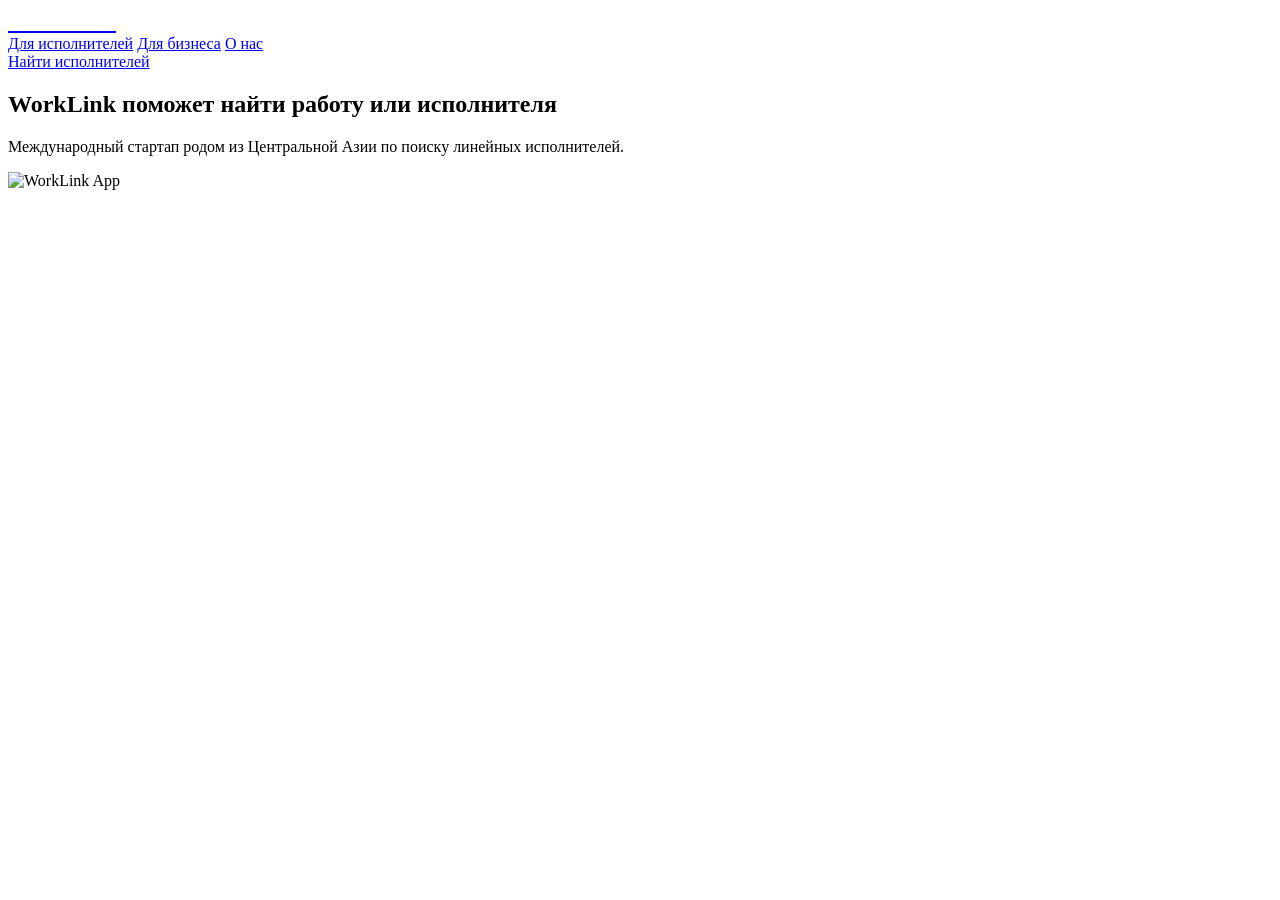
==== commit 555a6280: "Update index.html" ====
--- a/index.html
+++ b/index.html
@@ -1,786 +1,66 @@
 <!DOCTYPE html>
-<!-- Last Published: Mon Apr 06 2026 13:52:48 GMT+0000 (Coordinated Universal Time) -->
-<html data-wf-domain="www.easytap.io" data-wf-page="691464d295b34fdc4f17c10b" data-wf-site="691464cf95b34fdc4f17c034" lang="ru-KZ" class="w-mod-js w-mod-ix wf-inter-n4-active wf-inter-n5-active wf-inter-n6-active wf-inter-n7-active wf-inter-n3-active wf-active"><head>
-<meta http-equiv="content-type" content="text/html; charset=UTF-8"><style>.wf-force-outline-none[tabindex="-1"]:focus{outline:none;}</style><meta charset="utf-8"><link href="https://cdn.prod.website-files.com/" rel="preconnect" crossorigin="anonymous"><title>EasyTap — Платформа для поиска исполнителей | Центральная Азия</title><meta content="Находите проверенных исполнителей за 30 минут. 500 000+ пользователей, 200+ компаний доверяют EasyTap. Управление заявками, контроль и аналитика по филиалам." name="description"><meta content="EasyTap — Платформа для поиска исполнителей | Центральная Азия" property="og:title"><meta content="Находите проверенных исполнителей за 30 минут. 500 000+ пользователей, 200+ компаний доверяют EasyTap. Управление заявками, контроль и аналитика по филиалам." property="og:description"><meta content="EasyTap — Платформа для поиска исполнителей | Центральная Азия" property="twitter:title"><meta content="Находите проверенных исполнителей за 30 минут. 500 000+ пользователей, 200+ компаний доверяют EasyTap. Управление заявками, контроль и аналитика по филиалам." property="twitter:description"><meta property="og:type" content="website"><meta content="summary_large_image" name="twitter:card"><meta content="width=device-width, initial-scale=1" name="viewport"><meta content="m4icMZluwYZHxS0pLBF5EUhao95D-6eoZAT3k0Vl2PM" name="google-site-verification"><link href="EasyTap%20%E2%80%94%20%D0%9F%D0%BB%D0%B0%D1%82%D1%84%D0%BE%D1%80%D0%BC%D0%B0%20%D0%B4%D0%BB%D1%8F%20%D0%BF%D0%BE%D0%B8%D1%81%D0%BA%D0%B0%20%D0%B8%D1%81%D0%BF%D0%BE%D0%BB%D0%BD%D0%B8%D1%82%D0%B5%D0%BB%D0%B5%D0%B9%20_%20%D0%A6%D0%B5%D0%BD%D1%82%D1%80%D0%B0%D0%BB%D1%8C%D0%BD%D0%B0%D1%8F%20%D0%90%D0%B7%D0%B8%D1%8F_files/easytap.webflow.shared.ded71dca3.css" rel="stylesheet" type="text/css" integrity="sha384-3tcdyjSWYSUd4lQyDk+owUxBZ7D77lVHfR9OAOQ81DLNGDhqdeEKNXmL+AwZo9qn" crossorigin="anonymous"><link href="https://fonts.googleapis.com/" rel="preconnect"><link href="https://fonts.gstatic.com/" rel="preconnect" crossorigin="anonymous"><script src="EasyTap%20%E2%80%94%20%D0%9F%D0%BB%D0%B0%D1%82%D1%84%D0%BE%D1%80%D0%BC%D0%B0%20%D0%B4%D0%BB%D1%8F%20%D0%BF%D0%BE%D0%B8%D1%81%D0%BA%D0%B0%20%D0%B8%D1%81%D0%BF%D0%BE%D0%BB%D0%BD%D0%B8%D1%82%D0%B5%D0%BB%D0%B5%D0%B9%20_%20%D0%A6%D0%B5%D0%BD%D1%82%D1%80%D0%B0%D0%BB%D1%8C%D0%BD%D0%B0%D1%8F%20%D0%90%D0%B7%D0%B8%D1%8F_files/webfont.js" type="text/javascript"></script><link rel="stylesheet" href="EasyTap%20%E2%80%94%20%D0%9F%D0%BB%D0%B0%D1%82%D1%84%D0%BE%D1%80%D0%BC%D0%B0%20%D0%B4%D0%BB%D1%8F%20%D0%BF%D0%BE%D0%B8%D1%81%D0%BA%D0%B0%20%D0%B8%D1%81%D0%BF%D0%BE%D0%BB%D0%BD%D0%B8%D1%82%D0%B5%D0%BB%D0%B5%D0%B9%20_%20%D0%A6%D0%B5%D0%BD%D1%82%D1%80%D0%B0%D0%BB%D1%8C%D0%BD%D0%B0%D1%8F%20%D0%90%D0%B7%D0%B8%D1%8F_files/css.css" media="all"><script type="text/javascript">WebFont.load({  google: {    families: ["Inter:300,400,500,600,700"]  }});</script><script type="text/javascript">!function(o,c){var n=c.documentElement,t=" w-mod-";n.className+=t+"js",("ontouchstart"in o||o.DocumentTouch&&c instanceof DocumentTouch)&&(n.className+=t+"touch")}(window,document);</script><link href="https://cdn.prod.website-files.com/691464cf95b34fdc4f17c034/6919d18d91e0c0494112e47b_favicon-32x32.png" rel="shortcut icon" type="image/x-icon"><link href="https://cdn.prod.website-files.com/691464cf95b34fdc4f17c034/6919d1c37dff3de97764c7f4_webclip-eas.png" rel="apple-touch-icon"><script type="application/ld+json">
-{
-  "@context": "https://schema.org",
-  "@type": "Organization",
-  "name": "EasyTap",
-  "description": "Международный стартап родом из Центральной Азии по поиску линейных исполнителей",
-  "url": "https://easytap.com",
-  "logo": {
-    "@type": "ImageObject",
-    "url": "https://cdn.prod.website-files.com/691464cf95b34fdc4f17c034/691776c19e1ea9b06a12c2b3_phone-mockup.avif"
-  },
-  "address": {
-    "@type": "PostalAddress",
-    "streetAddress": "Amaty Towers, Байзакова, 280",
-    "addressLocality": "Алматы",
-    "addressCountry": "KZ"
-  },
-  "areaServed": [
-    {
-      "@type": "Country",
-      "name": "Казахстан"
-    },
-    {
-      "@type": "Country",
-      "name": "Кыргызстан"
-    },
-    {
-      "@type": "Country",
-      "name": "Узбекистан"
-    }
-  ],
-  "aggregateRating": {
-    "@type": "AggregateRating",
-    "ratingValue": "4.8",
-    "reviewCount": "6"
-  },
-  "review": [
-    {
-      "@type": "Review",
-      "author": {
-        "@type": "Person",
-        "name": "Любовь Киселёва",
-        "jobTitle": "HRD",
-        "worksFor": {
-          "@type": "Organization",
-          "name": "Adidas"
-        }
-      },
-      "reviewBody": "EasyTap предоставил нашей компании первоклассное решение для временного найма сотрудников. Их инновационные IT-технологии значительно ускорили процесс рекрутинга, а качество предоставляемого персонала улучшилось благодаря удобному управлению базой данных кандидатов... Результаты, выраженные в улучшенных показателях KPI магазина и снижении нагрузки на HR-отдел, говорят сами за себя. EasyTap — надежный и профессиональный партнер, я с уверенностью рекомендую их услуги."
-    },
-    {
-      "@type": "Review",
-      "author": {
-        "@type": "Person",
-        "name": "Александр Буторов",
-        "jobTitle": "Директор по логистике и сервису",
-        "worksFor": {
-          "@type": "Organization",
-          "name": "DNS"
-        }
-      },
-      "reviewBody": "Наша компания сотрудничает с EasyTap по вопросам аутсорсинга складского персонала. В целом отмечаем высокий уровень сервиса и удобство работы — особенно стоит выделить мобильное приложение, через которое можно оперативно размещать заявки, отслеживать отчетность и проводить предварительное..."
-    },
-    {
-      "@type": "Review",
-      "author": {
-        "@type": "Person",
-        "name": "Рамина",
-        "jobTitle": "HR-специалист",
-        "worksFor": {
-          "@type": "Organization",
-          "name": "My Mart"
-        }
-      },
-      "reviewBody": "Хочу выразить искреннюю благодарность команде EasyTap за надёжное и плодотворное сотрудничество. Особенно хочу отметить высокий профессионализм и внимательное отношение менеджеров чата — всегда отзывчивых..."
-    },
-    {
-      "@type": "Review",
-      "author": {
-        "@type": "Person",
-        "name": "Данияр Ахметов",
-        "jobTitle": "Руководитель отдела персонала"
-      },
-      "reviewBody": "О сотрудничества с EasyTap мы постоянно сталкивались с нехваткой персонала в утренние и вечерние смены, особенно в периоды распродаж. Удобно, что можно отслеживать заявки в реальном времени и сразу видеть, кто выходит на смену."
-    },
-    {
-      "@type": "Review",
-      "author": {
-        "@type": "Person",
-        "name": "Виолетта Чернено",
-        "jobTitle": "Директор по персоналу",
-        "worksFor": {
-          "@type": "Organization",
-          "name": "Zammler"
-        }
-      },
-      "reviewBody": "Сотрудничество с Easy Tap - это про стабильность, скорость и уверенность в результате. Команда работает профессионально, оперативно закрывает потребности, всегда на связи и готова поддержать даже в самые пиковые периоды. Важно, что ребята не создают сложности..."
-    },
-    {
-      "@type": "Review",
-      "author": {
-        "@type": "Person",
-        "name": "Анна Викторовна",
-        "jobTitle": "Руководитель отдела снабежния"
-      },
-      "reviewBody": "Мы обратились в EasyTap, когда внутренний отдел кадров просто не справлялся с потоком заявок на временный персонал. Команда быстро подключилась, помогла структурировать процессы и предложила сдельную модель оплаты...."
-    }
-  ],
-  "makesOffer": [
-    {
-      "@type": "Offer",
-      "itemOffered": {
-        "@type": "Service",
-        "name": "Выкладка товаров",
-        "serviceType": "Временный персонал"
-      }
-    },
-    {
-      "@type": "Offer",
-      "itemOffered": {
-        "@type": "Service",
-        "name": "Погрузка и разгрузка",
-        "serviceType": "Временный персонал"
-      }
-    },
-    {
-      "@type": "Offer",
-      "itemOffered": {
-        "@type": "Service",
-        "name": "Сборка заказов",
-        "serviceType": "Временный персонал"
-      }
-    },
-    {
-      "@type": "Offer",
-      "itemOffered": {
-        "@type": "Service",
-        "name": "Обслуживание за прилавками",
-        "serviceType": "Временный персонал"
-      }
-    },
-    {
-      "@type": "Offer",
-      "itemOffered": {
-        "@type": "Service",
-        "name": "Выдача заказов ПВЗ",
-        "serviceType": "Временный персонал"
-      }
-    },
-    {
-      "@type": "Offer",
-      "itemOffered": {
-        "@type": "Service",
-        "name": "Комплектакция товаров",
-        "serviceType": "Временный персонал"
-      }
-    },
-    {
-      "@type": "Offer",
-      "itemOffered": {
-        "@type": "Service",
-        "name": "Приготовление пищи",
-        "serviceType": "Временный персонал"
-      }
-    },
-    {
-      "@type": "Offer",
-      "itemOffered": {
-        "@type": "Service",
-        "name": "Выпечка хлеба",
-        "serviceType": "Временный персонал"
-      }
-    },
-    {
-      "@type": "Offer",
-      "itemOffered": {
-        "@type": "Service",
-        "name": "Помощь повару",
-        "serviceType": "Временный персонал"
-      }
-    },
-    {
-      "@type": "Offer",
-      "itemOffered": {
-        "@type": "Service",
-        "name": "Доставка",
-        "serviceType": "Временный персонал"
-      }
-    },
-    {
-      "@type": "Offer",
-      "itemOffered": {
-        "@type": "Service",
-        "name": "Фасовка",
-        "serviceType": "Временный персонал"
-      }
-    },
-    {
-      "@type": "Offer",
-      "itemOffered": {
-        "@type": "Service",
-        "name": "Мойка посуды",
-        "serviceType": "Временный персонал"
-      }
-    }
-  ],
-  "contactPoint": {
-    "@type": "ContactPoint",
-    "contactType": "Customer Service",
-    "availableLanguage": [
-      "Russian",
-      "Kazakh"
-    ]
-  },
-  "sameAs": [
-    "https://apps.apple.com/kz/app/easytap/id1605184203",
-    "https://play.google.com/store/apps/details?id=com.easytapmobile&hl=ru&pli=1"
-  ]
-}
-</script><style>
-  * {
-  -webkit-font-smoothing: antialiased;
-  -moz-osx-font-smoothing: grayscale;
-  -o-font-smoothing: antialiased;
-}
-</style>
+<html data-wf-domain="worklink.io" lang="ru-KZ" class="w-mod-js w-mod-ix wf-inter-n4-active wf-active">
+<head>
+    <meta charset="utf-8">
+    <title>WorkLink — Платформа для поиска исполнителей | Центральная Азия</title>
+    <meta content="Находите проверенных исполнителей за 30 минут. 500 000+ пользователей, 200+ компаний доверяют WorkLink." name="description">
+    <meta content="width=device-width, initial-scale=1" name="viewport">
+    
+    <link href="css/easytap.webflow.shared.ded71dca3.css" rel="stylesheet" type="text/css">
+    <link href="css/css.css" rel="stylesheet" type="text/css">
+    <link href="css/intlTelInput.min.css" rel="stylesheet" type="text/css">
 
-<!-- Made by @arseniynev. Built with care. -->
+    <script type="text/javascript">
+        !function(o,c){var n=c.documentElement,t=" w-mod-";n.className+=t+"js",("ontouchstart"in o||o.DocumentTouch&&c instanceof DocumentTouch)&&(n.className+=t+"touch")}(window,document);
+    </script>
+    
+    <style>
+        * { -webkit-font-smoothing: antialiased; -moz-osx-font-smoothing: grayscale; }
+        .navbar-logo-text { font-size: 24px; font-weight: bold; color: white; text-decoration: none; }
+    </style>
+</head>
 
-<script>
-(function () {
-  const STORAGE_KEY = 'preferred_locale';
-  const GEO_GUARD_KEY = 'geo_redirect_done';
-  
-  const allLocales = {
-    'ru-kz': '/ru-kz',
-    'kk-kz': '/kk-kz', 
-    'uz-uz': '/uz-uz',
-    'ky-kg': '/ky-kg'
-  };
-  
-  const hreflangToLocale = {
-    'ru-kz': 'ru-kz',
-    'kk-kz': 'kk-kz',
-    'uz-uz': 'uz-uz',
-    'ky-kg': 'ky-kg'
-  };
-  
-  const path = window.location.pathname || '/';
-  
-  function getCurrentLocale() {
-    for (let locale in allLocales) {
-      if (path === allLocales[locale] || path.startsWith(allLocales[locale] + '/')) {
-        return locale;
-      }
-    }
-    return null;
-  }
-  
-  function getPathWithoutLocale() {
-    for (let locale in allLocales) {
-      if (path.startsWith(allLocales[locale])) {
-        return path.replace(allLocales[locale], '') || '/';
-      }
-    }
-    return path;
-  }
-  
-  const currentLocale = getCurrentLocale();
-  const saved = localStorage.getItem(STORAGE_KEY);
-  
-  // 1. Если на корне "/" → редирект
-  if (!currentLocale) {
-    const targetLocale = saved || 'ru-kz';
-    window.location.replace(allLocales[targetLocale] + '/');
-    return;
-  }
-  
-  // 2. Клик по дропдауну — просто сохраняем выбор, не мешаем Webflow
-  document.addEventListener('click', function (e) {
-    const link = e.target.closest('a[hreflang]');
-    if (!link) return;
-    
-    const hreflang = (link.getAttribute('hreflang') || '').toLowerCase();
-    const targetLocale = hreflangToLocale[hreflang];
-    
-    if (targetLocale) {
-      localStorage.setItem(STORAGE_KEY, targetLocale);
-      // Не вызываем preventDefault — пусть Webflow делает переход
-    }
-  });
-  
-  // 3. Редирект на сохранённую локаль
-  if (saved && allLocales[saved] && saved !== currentLocale) {
-    const cleanPath = getPathWithoutLocale();
-    const targetPath = allLocales[saved];
-    
-    let newUrl;
-    if (cleanPath === '/' || cleanPath === '') {
-      newUrl = targetPath + '/';
-    } else {
-      newUrl = targetPath + cleanPath;
-    }
-    
-    window.location.replace(newUrl + (window.location.search || '') + (window.location.hash || ''));
-    return;
-  }
-  
-  // 4. Гео-редирект (только при первом визите)
-  if (saved || sessionStorage.getItem(GEO_GUARD_KEY) === '1') return;
-  
-  fetch('https://ipapi.co/json/')
-    .then(r => r.json())
-    .then(data => {
-      const country = (data && data.country_code ? data.country_code : '').toUpperCase();
-      let targetLocale = '';
-      
-      if (country === 'KG') targetLocale = 'ky-kg';
-      if (country === 'UZ') targetLocale = 'uz-uz';
-      if (country === 'KZ') targetLocale = 'kk-kz';
-      
-      if (!targetLocale || targetLocale === currentLocale) {
-        sessionStorage.setItem(GEO_GUARD_KEY, '1');
-        return;
-      }
-      
-      localStorage.setItem(STORAGE_KEY, targetLocale);
-      sessionStorage.setItem(GEO_GUARD_KEY, '1');
-      
-      const cleanPath = getPathWithoutLocale();
-      const targetPath = allLocales[targetLocale];
-      
-      let newUrl;
-      if (cleanPath === '/' || cleanPath === '') {
-        newUrl = targetPath + '/';
-      } else {
-        newUrl = targetPath + cleanPath;
-      }
-      
-      window.location.replace(newUrl + (window.location.search || '') + (window.location.hash || ''));
-    })
-    .catch(() => {
-      sessionStorage.setItem(GEO_GUARD_KEY, '1');
-    });
-})();
-</script></head><body class="body-main-page"><nav data-wf--navbar--variant="exec" data-w-id="34cb3f1d-192b-55da-c3f2-bb55e29834fc" class="navbar-wrapper w-variant-8c7bb4e0-a789-f2b7-f5c5-5cdb9e04baaa"><div class="padding-global"><div class="navbar-container"><div class="navbar-top-wrapper"><a href="#" class="navbar-logo-icon w-nav-brand"><div class="icon-1x1-large is-logo w-variant-8c7bb4e0-a789-f2b7-f5c5-5cdb9e04baaa"><svg data-w-id="34cb3f1d-192b-55da-c3f2-bb55e2983502" xmlns="http://www.w3.org/2000/svg" width="100%" viewBox="0 0 131 26" fill="none" class="navbar-logo" style="color: rgb(255, 255, 255);"><path d="M17.095 11.9031H4.90361C5.03795 12.7092 5.49653 13.3713 6.28048 13.8906C7.06397 14.4102 8.10498 14.6697 9.40397 14.6697C11.2622 14.6697 12.6953 14.2562 13.7028 13.4294L16.4233 16.2915C14.7659 17.8392 12.3931 18.6127 9.30311 18.6127C6.34766 18.6127 4.05808 17.8605 2.43485 16.3549C0.811164 14.8499 0 12.8146 0 10.2493C0 7.83266 0.794415 5.877 2.38464 4.38258C3.97416 2.88794 6.11268 2.14062 8.79946 2.14062C11.7324 2.14062 13.9768 2.98895 15.5334 4.68472C17.0892 6.38093 17.6098 8.78683 17.095 11.9031ZM4.90361 8.56413H12.7624C12.7173 7.75872 12.3143 7.13859 11.5532 6.70398C10.7917 6.26958 9.87392 6.05217 8.7992 6.05217C7.83629 6.05217 7.00771 6.27486 6.31393 6.71982C5.6197 7.165 5.14951 7.78006 4.90361 8.56413Z" fill="currentColor"></path><path d="M32.9789 4.36717L33.1469 2.55455H37.681V18.2634H33.315L33.0463 16.2919C32.531 17.0549 31.7868 17.6275 30.813 18.009C29.8389 18.3906 28.8816 18.5918 27.9412 18.6131C25.4108 18.634 23.3511 17.9085 21.7616 16.435C20.1716 14.9619 19.377 12.953 19.377 10.4091C19.377 7.86522 20.1997 5.85125 21.8453 4.36717C23.491 2.88354 25.5675 2.16263 28.0755 2.20488C29.1502 2.20488 30.1294 2.39567 31.0142 2.77725C31.8984 3.15883 32.5533 3.68895 32.9789 4.36717ZM28.5792 6.24339C27.325 6.24339 26.2838 6.61991 25.4557 7.37229C24.6271 8.12511 24.2129 9.13716 24.2129 10.4091C24.2129 11.681 24.6269 12.688 25.4557 13.4301C26.2838 14.1723 27.325 14.5431 28.5792 14.5431C29.8775 14.5431 30.9355 14.1406 31.7531 13.3348C32.5701 12.5294 32.9789 11.6073 32.9789 10.5682C32.9789 9.35986 32.5926 8.33725 31.8203 7.49971C31.0477 6.66216 29.9672 6.24339 28.5792 6.24339Z" fill="currentColor"></path><path d="M54.6087 4.14404L52.2243 7.00612C51.0822 6.24296 49.7725 5.86137 48.2948 5.86137C47.5332 5.86137 46.9456 5.97801 46.5314 6.21127C46.117 6.44475 45.9102 6.76273 45.9102 7.16522C45.9102 8.03467 46.7271 8.49019 48.362 8.53266C49.1008 8.55401 49.7667 8.60176 50.3603 8.6757C50.9532 8.7503 51.5915 8.8984 52.2748 9.12088C52.9576 9.34358 53.5226 9.62459 53.9707 9.96348C54.4184 10.3028 54.7988 10.7854 55.1126 11.4104C55.4259 12.0358 55.5828 12.7617 55.5828 13.5885C55.6049 15.0303 55.0117 16.2706 53.8027 17.309C52.5936 18.3475 50.7685 18.8671 48.3283 18.8671C45.3949 18.8671 42.7976 17.9767 40.5364 16.196L42.6186 12.9525C44.2528 14.2245 46.1788 14.8818 48.3954 14.924C49.1118 14.9456 49.7107 14.8288 50.1923 14.5742C50.6736 14.3198 50.9028 13.9914 50.8807 13.5885C50.8807 12.7195 49.9403 12.253 48.0596 12.1894C47.231 12.1471 46.4308 12.0358 45.6582 11.8555C44.8859 11.6758 44.147 11.3998 43.4416 11.0288C42.7362 10.6582 42.1705 10.1384 41.7454 9.47077C41.3199 8.8029 41.1074 8.03489 41.1074 7.16544C41.1074 5.49102 41.8012 4.22942 43.1897 3.38131C44.5777 2.53365 46.2679 2.10938 48.2611 2.10938C50.8356 2.10894 52.9516 2.7876 54.6087 4.14404Z" fill="currentColor"></path><path d="M69.7554 2.55273H75.0952L64.9189 25.3209H59.646L63.0717 17.7845L56.1195 2.55273H61.5602L65.6913 12.4424L69.7554 2.55273Z" fill="currentColor"></path><path d="M77.9265 0.918964L82.6948 0L83.1122 4.37036L87.2933 4.01233L87.6563 7.81274L83.4418 8.17363L84.0045 14.0642C84.1377 15.4576 84.8282 16.101 86.0772 15.9941C86.88 15.9254 87.5368 15.7414 88.0479 15.4422L89.5147 19.1482C88.4602 19.6426 87.3225 19.9745 86.1026 20.1428C84.1707 20.393 82.5956 20.0869 81.3779 19.2223C80.1598 18.3582 79.4412 16.7753 79.2215 14.4739L78.6588 8.58338L75.7152 8.83535L75.3522 5.03494L78.2958 4.78297L77.9265 0.918964Z" fill="currentColor"></path><path d="M103.345 4.36136L103.339 2.54192L107.855 2.15527L109.349 17.8003L105.001 18.1727L104.546 16.2322C104.105 17.0361 103.418 17.6696 102.485 18.1328C101.551 18.5958 100.617 18.878 99.6823 18.9794C97.1643 19.216 95.0439 18.6691 93.3205 17.3369C91.5969 16.0053 90.6144 14.0723 90.3725 11.5388C90.1305 9.00526 90.7585 6.92944 92.2563 5.31091C93.7542 3.69304 95.7537 2.79806 98.2555 2.6262C99.3258 2.53465 100.319 2.64094 101.237 2.9455C102.153 3.25006 102.856 3.72209 103.345 4.36136ZM99.1412 6.60508C97.8922 6.71203 96.8909 7.17591 96.1377 7.99563C95.3842 8.81601 95.0678 9.8593 95.1889 11.1262C95.31 12.3928 95.8181 13.3607 96.7138 14.0288C97.6093 14.6973 98.6815 14.9779 99.9305 14.8709C101.223 14.7602 102.239 14.2693 102.976 13.3967C103.714 12.5251 104.033 11.5718 103.934 10.5369C103.819 9.33358 103.337 8.34794 102.488 7.5795C101.64 6.81171 100.523 6.48669 99.1412 6.60508Z" fill="currentColor"></path><path d="M118.938 23.9407L114.088 24.356L111.938 1.83872L116.252 1.46924L116.744 3.43877C117.847 1.81165 119.603 0.895111 122.012 0.688916C124.442 0.480741 126.481 1.05663 128.129 2.41615C129.776 3.7759 130.715 5.66994 130.947 8.09762C131.185 10.5893 130.616 12.6335 129.24 14.2304C127.864 15.8281 125.949 16.7314 123.496 16.9413C121.311 17.1284 119.512 16.5375 118.1 15.1683L118.938 23.9407ZM122.435 12.8815C123.661 12.7765 124.606 12.3177 125.271 11.5052C125.935 10.693 126.211 9.69547 126.098 8.51287C125.987 7.35207 125.532 6.4221 124.735 5.72407C123.938 5.02605 122.915 4.73051 121.666 4.83746C120.44 4.94243 119.423 5.35966 118.616 6.08827C117.809 6.81754 117.471 7.8681 117.602 9.24039C117.721 10.4864 118.26 11.43 119.221 12.071C120.181 12.7127 121.252 12.9827 122.435 12.8815Z" fill="currentColor"></path></svg></div></a><div data-w-id="34cb3f1d-192b-55da-c3f2-bb55e298350a" class="hamburger-wrapper"><div class="navbar-hamburger-wrapper color-is-white w-variant-8c7bb4e0-a789-f2b7-f5c5-5cdb9e04baaa"><svg data-w-id="34cb3f1d-192b-55da-c3f2-bb55e298350c" xmlns="http://www.w3.org/2000/svg" width="100%" viewBox="0 0 24 24" fill="none" style="color: rgb(255, 255, 255);"><path d="M5 17H19M5 12H19M5 7H19" stroke="currentColor" stroke-width="2" stroke-linecap="round" stroke-linejoin="round"></path></svg></div></div></div><div class="navigation-right-wrapper w-variant-8c7bb4e0-a789-f2b7-f5c5-5cdb9e04baaa"><div class="navbar-navigation-wrapper w-variant-8c7bb4e0-a789-f2b7-f5c5-5cdb9e04baaa" style="background-color: rgba(0, 0, 0, 0);"><a href="https://www.easytap.io/ru-kz" class="text-size-300 text-color-white w-variant-8c7bb4e0-a789-f2b7-f5c5-5cdb9e04baaa is-menu">Для исполнителей</a><a href="https://www.easytap.io/ru-kz/hire" aria-current="page" class="text-size-300 text-color-white w-variant-8c7bb4e0-a789-f2b7-f5c5-5cdb9e04baaa is-menu w--current">Для бизнеса</a><a href="https://www.easytap.io/ru-kz/about-us" class="text-size-300 text-color-white w-variant-8c7bb4e0-a789-f2b7-f5c5-5cdb9e04baaa is-menu">О нас</a><a href="https://www.easytap.io/ru-kz/baza-znaniy" class="text-size-300 text-color-white w-variant-8c7bb4e0-a789-f2b7-f5c5-5cdb9e04baaa is-menu">База знаний</a><a href="https://www.easytap.io/ru-kz/blog" class="text-size-300 text-color-white w-variant-8c7bb4e0-a789-f2b7-f5c5-5cdb9e04baaa is-menu">Блог</a><div class="locales-wrapper-laptop w-variant-8c7bb4e0-a789-f2b7-f5c5-5cdb9e04baaa w-locales-list"><div data-hover="false" data-delay="0" class="w-dropdown"><div class="dropdown-toggle w-variant-8c7bb4e0-a789-f2b7-f5c5-5cdb9e04baaa w-dropdown-toggle" id="w-dropdown-toggle-0" aria-controls="w-dropdown-list-0" aria-haspopup="menu" aria-expanded="false" role="button" tabindex="0"><div class="icon-1x1-xxsmall text-color-white w-icon-dropdown-toggle" aria-hidden="true"></div><div class="text-size-300 text-color-white w-variant-8c7bb4e0-a789-f2b7-f5c5-5cdb9e04baaa">Язык</div></div><nav class="localization-list w-variant-8c7bb4e0-a789-f2b7-f5c5-5cdb9e04baaa w-dropdown-list" id="w-dropdown-list-0" aria-labelledby="w-dropdown-toggle-0"><div role="list" class="locales-list w-variant-8c7bb4e0-a789-f2b7-f5c5-5cdb9e04baaa w-locales-items"><div role="listitem" class="locale-item w-locales-item"><a hreflang="ru-KZ" href="https://www.easytap.io/ru-kz/hire" aria-current="page" class="text-size-300 text-color-white w-variant-8c7bb4e0-a789-f2b7-f5c5-5cdb9e04baaa w--current" tabindex="0">RU</a></div><div role="listitem" class="locale-item w-locales-item"><a hreflang="kk-KZ" href="https://www.easytap.io/kk-kz/hire" class="text-size-300 text-color-white w-variant-8c7bb4e0-a789-f2b7-f5c5-5cdb9e04baaa" tabindex="0">KZ</a></div><div role="listitem" class="locale-item w-locales-item"><a hreflang="uz-UZ" href="https://www.easytap.io/uz-uz/hire" class="text-size-300 text-color-white w-variant-8c7bb4e0-a789-f2b7-f5c5-5cdb9e04baaa" tabindex="0">UZ</a></div><div role="listitem" class="locale-item w-locales-item"><a hreflang="ky-KG" href="https://www.easytap.io/ky-kg/hire" class="text-size-300 text-color-white w-variant-8c7bb4e0-a789-f2b7-f5c5-5cdb9e04baaa" tabindex="0">KG</a></div></div></nav></div></div><div class="locales-wrapper w-variant-8c7bb4e0-a789-f2b7-f5c5-5cdb9e04baaa w-locales-list"><div role="list" class="locales-list-mobile w-variant-8c7bb4e0-a789-f2b7-f5c5-5cdb9e04baaa w-locales-items"><div role="listitem" class="w-locales-item"><a hreflang="ru-KZ" href="https://www.easytap.io/ru-kz/hire" aria-current="page" class="text-size-300 text-color-white w-variant-8c7bb4e0-a789-f2b7-f5c5-5cdb9e04baaa w--current">RU</a></div><div role="listitem" class="w-locales-item"><a hreflang="kk-KZ" href="https://www.easytap.io/kk-kz/hire" class="text-size-300 text-color-white w-variant-8c7bb4e0-a789-f2b7-f5c5-5cdb9e04baaa">KZ</a></div><div role="listitem" class="w-locales-item"><a hreflang="uz-UZ" href="https://www.easytap.io/uz-uz/hire" class="text-size-300 text-color-white w-variant-8c7bb4e0-a789-f2b7-f5c5-5cdb9e04baaa">UZ</a></div><div role="listitem" class="w-locales-item"><a hreflang="ky-KG" href="https://www.easytap.io/ky-kg/hire" class="text-size-300 text-color-white w-variant-8c7bb4e0-a789-f2b7-f5c5-5cdb9e04baaa">KG</a></div></div></div></div><div class="navbar-button-wrapper"><a href="#leadform" class="button is-white is-navbar w-button">Найти исполнителей</a></div></div></div></div></nav><div class="page-wrapper"><div class="global-styles"><div class="style-overrides w-embed"><style>
+<body class="body-main-page">
+    <nav class="navbar-wrapper">
+        <div class="padding-global">
+            <div class="navbar-container">
+                <div class="navbar-top-wrapper">
+                    <a href="index.html" class="navbar-logo-icon w-nav-brand">
+                        <div class="navbar-logo-text">WorkLink</div>
+                    </a>
+                    
+                    <div class="navigation-right-wrapper">
+                        <div class="navbar-navigation-wrapper">
+                            <a href="index.html" class="text-size-300 text-color-white is-menu">Для исполнителей</a>
+                            <a href="hire.html" class="text-size-300 text-color-white is-menu">Для бизнеса</a>
+                            <a href="about.html" class="text-size-300 text-color-white is-menu">О нас</a>
+                        </div>
+                        
+                        <div class="navbar-button-wrapper">
+                            <a href="#leadform" class="button is-white is-navbar w-button">Найти исполнителей</a>
+                        </div>
+                    </div>
+                </div>
+            </div>
+        </div>
+    </nav>
 
-/* Ensure all elements inherit the color from its parent */
-a,
-.w-input,
-.w-select,
-.w-tab-link,
-.w-nav-link,
-.w-nav-brand,
-.w-dropdown-btn,
-.w-dropdown-toggle,
-.w-slider-arrow-left,
-.w-slider-arrow-right,
-.w-dropdown-link {
-  color: inherit;
-  text-decoration: inherit;
-  font-size: inherit;
-}
+    <div class="page-wrapper">
+        <section class="section-hero">
+            <div class="padding-global">
+                <div class="container-large">
+                    <div class="hero-component">
+                        <h1 class="heading-large">WorkLink поможет найти работу или исполнителя</h1>
+                        <p class="text-size-large">Международный стартап родом из Центральной Азии по поиску линейных исполнителей.</p>
+                        <img src="images/691776c19e1ea9b06a12c2b3_phone-mockup.avif" loading="lazy" alt="WorkLink App">
+                    </div>
+                </div>
+            </div>
+        </section>
+    </div>
 
-/* Focus state style for keyboard navigation for the focusable elements */
-*[tabindex]:focus-visible,
-  input[type="file"]:focus-visible {
-   outline: 0.125rem solid #4d65ff;
-   outline-offset: 0.125rem;
-}
-
-/* Get rid of top margin on first element in any rich text element */
-.w-richtext > :not(div):first-child, .w-richtext > div:first-child > :first-child {
-  margin-top: 0 !important;
-}
-
-/* Get rid of bottom margin on last element in any rich text element */
-.w-richtext>:last-child, .w-richtext ol li:last-child, .w-richtext ul li:last-child {
-	margin-bottom: 0 !important;
-}
-
-/* Prevent all click and hover interaction with an element */
-.pointer-events-off {
-	pointer-events: none;
-}
-
-/* Enables all click and hover interaction with an element */
-.pointer-events-on {
-  pointer-events: auto;
-}
-
-/* Create a class of .div-square which maintains a 1:1 dimension of a div */
-.div-square::after {
-	content: "";
-	display: block;
-	padding-bottom: 100%;
-}
-
-/* Make sure containers never lose their center alignment */
-.container-medium,.container-small, .container-large {
-	margin-right: auto !important;
-  margin-left: auto !important;
-}
-
-
-/* Apply "..." after 3 lines of text */
-.text-style-3lines {
-	display: -webkit-box;
-	overflow: hidden;
-	-webkit-line-clamp: 3;
-	-webkit-box-orient: vertical;
-}
-
-/* Apply "..." after 2 lines of text */
-.text-style-2lines {
-	display: -webkit-box;
-	overflow: hidden;
-	-webkit-line-clamp: 2;
-	-webkit-box-orient: vertical;
-}
-
-/* Adds inline flex display */
-.display-inlineflex {
-  display: inline-flex;
-}
-
-/* These classes are never overwritten */
-.hide {
-  display: none !important;
-}
-
-/* Remove default Webflow chevron from form select */
-select{
-  -webkit-appearance:none;
-}
-
-
-@media screen and (max-width: 991px) {
-    .hide, .hide-tablet {
-        display: none !important;
-    }
-}
-  @media screen and (max-width: 767px) {
-    .hide-mobile-landscape{
-      display: none !important;
-    }
-}
-  @media screen and (max-width: 479px) {
-    .hide-mobile{
-      display: none !important;
-    }
-}
- 
-.margin-0 {
-  margin: 0rem !important;
-}
-  
-.padding-0 {
-  padding: 0rem !important;
-}
-
-.spacing-clean {
-padding: 0rem !important;
-margin: 0rem !important;
-}
-
-.margin-top {
-  margin-right: 0rem !important;
-  margin-bottom: 0rem !important;
-  margin-left: 0rem !important;
-}
-
-.padding-top {
-  padding-right: 0rem !important;
-  padding-bottom: 0rem !important;
-  padding-left: 0rem !important;
-}
-  
-.margin-right {
-  margin-top: 0rem !important;
-  margin-bottom: 0rem !important;
-  margin-left: 0rem !important;
-}
-
-.padding-right {
-  padding-top: 0rem !important;
-  padding-bottom: 0rem !important;
-  padding-left: 0rem !important;
-}
-
-.margin-bottom {
-  margin-top: 0rem !important;
-  margin-right: 0rem !important;
-  margin-left: 0rem !important;
-}
-
-.padding-bottom {
-  padding-top: 0rem !important;
-  padding-right: 0rem !important;
-  padding-left: 0rem !important;
-}
-
-.margin-left {
-  margin-top: 0rem !important;
-  margin-right: 0rem !important;
-  margin-bottom: 0rem !important;
-}
-  
-.padding-left {
-  padding-top: 0rem !important;
-  padding-right: 0rem !important;
-  padding-bottom: 0rem !important;
-}
-  
-.margin-horizontal {
-  margin-top: 0rem !important;
-  margin-bottom: 0rem !important;
-}
-
-.padding-horizontal {
-  padding-top: 0rem !important;
-  padding-bottom: 0rem !important;
-}
-
-.margin-vertical {
-  margin-right: 0rem !important;
-  margin-left: 0rem !important;
-}
-  
-.padding-vertical {
-  padding-right: 0rem !important;
-  padding-left: 0rem !important;
-}
-
-/* Apply "..." at 100% width */
-.truncate-width { 
-		width: 100%; 
-    white-space: nowrap; 
-    overflow: hidden; 
-    text-overflow: ellipsis; 
-}
-/* Removes native scrollbar */
-.no-scrollbar {
-    -ms-overflow-style: none;
-    overflow: -moz-scrollbars-none; 
-}
-
-.no-scrollbar::-webkit-scrollbar {
-    display: none;
-}
-
-.w-slider-dot.w-active {
-    background: #FFCE34 !important;
-}
-
-.w-slider-dot {
-    background: #BBB6A6 !important;
-    width: 0.75rem;
-    height: 0.75rem;
-}
-
-.w-slider-mask {
-    display: flex !important;
-}
-
-.w-slide {
-    flex-shrink: 0;
-    height: auto !important;
-    display: flex;
-}
-
-.w-slide .media-item {
-    height: 100%;
-}
-</style></div><div class="color-schemes w-embed"><style>
-/* Color Schemes Controls*/
-<meta name="relume-color-schemes" content="false"/>
-
-  .color-scheme-1 {
-/*All sections should point to Color Scheme 1*/
-
-  }
-
-  .color-scheme-2 {
-    --color-scheme-1--text: var(--color-scheme-2--text);
-    --color-scheme-1--background: var(--color-scheme-2--background);
-    --color-scheme-1--foreground: var(--color-scheme-2--foreground);
-    --color-scheme-1--border: var(--color-scheme-2--border);
-    --color-scheme-1--accent: var(--color-scheme-2--accent);
-  }
-
-  .color-scheme-3 {
-    --color-scheme-1--text: var(--color-scheme-3--text);
-    --color-scheme-1--background: var(--color-scheme-3--background);
-    --color-scheme-1--foreground: var(--color-scheme-3--foreground);
-    --color-scheme-1--border: var(--color-scheme-3--border);
-    --color-scheme-1--accent: var(--color-scheme-3--accent);
-  }
-
-  .color-scheme-4 {
-    --color-scheme-1--text: var(--color-scheme-4--text);
-    --color-scheme-1--background: var(--color-scheme-4--background);
-    --color-scheme-1--foreground: var(--color-scheme-4--foreground);
-    --color-scheme-1--border: var(--color-scheme-4--border);
-    --color-scheme-1--accent: var(--color-scheme-4--accent);
-  }
-
-  .color-scheme-5 {
-    --color-scheme-1--text: var(--color-scheme-5--text);
-    --color-scheme-1--background: var(--color-scheme-5--background);
-    --color-scheme-1--foreground: var(--color-scheme-5--foreground);
-    --color-scheme-1--border: var(--color-scheme-5--border);
-    --color-scheme-1--accent: var(--color-scheme-5--accent);
-  }
-
-  .color-scheme-6 {
-    --color-scheme-1--text: var(--color-scheme-6--text);
-    --color-scheme-1--background: var(--color-scheme-6--background);
-    --color-scheme-1--foreground: var(--color-scheme-6--foreground);
-    --color-scheme-1--border: var(--color-scheme-6--border);
-    --color-scheme-1--accent: var(--color-scheme-6--accent);
-  }
-
-  .color-scheme-7 {
-    --color-scheme-1--text: var(--color-scheme-7--text);
-    --color-scheme-1--background: var(--color-scheme-7--background);
-    --color-scheme-1--foreground: var(--color-scheme-7--foreground);
-    --color-scheme-1--border: var(--color-scheme-7--border);
-    --color-scheme-1--accent: var(--color-scheme-7--accent);
-  }
-
-  .color-scheme-8 {
-    --color-scheme-1--text: var(--color-scheme-8--text);
-    --color-scheme-1--background: var(--color-scheme-8--background);
-    --color-scheme-1--foreground: var(--color-scheme-8--foreground);
-    --color-scheme-1--border: var(--color-scheme-8--border);
-    --color-scheme-1--accent: var(--color-scheme-8--accent);
-  }
-
-  .color-scheme-9 {
-    --color-scheme-1--text: var(--color-scheme-9--text);
-    --color-scheme-1--background: var(--color-scheme-9--background);
-    --color-scheme-1--foreground: var(--color-scheme-9--foreground);
-    --color-scheme-1--border: var(--color-scheme-9--border);
-    --color-scheme-1--accent: var(--color-scheme-9--accent);
-  }
-
-  .color-scheme-10 {
-    --color-scheme-1--text: var(--color-scheme-10--text);
-    --color-scheme-1--background: var(--color-scheme-10--background);
-    --color-scheme-1--foreground: var(--color-scheme-10--foreground);
-    --color-scheme-1--border: var(--color-scheme-10--border);
-    --color-scheme-1--accent: var(--color-scheme-10--accent);
-  }
-  
-/* Inherit slider dot colors */
-.w-slider-dot {
-  background-color: var(--color-scheme-1--text);
-  opacity: 0.20;
-}
-
-.w-slider-dot.w-active {
-  background-color: var(--color-scheme-1--text);
-  opacity: 1;
-}
-
-/* Override .w-slider-nav-invert styles */
-.w-slider-nav-invert .w-slider-dot {
-  background-color: var(--color-scheme-1--text) !important;
-  opacity: 0.20 !important;
-}
-
-.w-slider-nav-invert .w-slider-dot.w-active {
-  background-color: var(--color-scheme-1--text) !important;
-  opacity: 1 !important;
-}
-
-</style></div></div><main class="main-wrapper"><div class="section-hero max-width-full"><div class="hero-content-wrapper"><div class="hero-section-top"><div class="main-hero-wrapper"><div class="hero-animation-wrapper"><div class="phone-cropper"><div class="phone-image-wrapper"><img src="EasyTap%20%E2%80%94%20%D0%9F%D0%BB%D0%B0%D1%82%D1%84%D0%BE%D1%80%D0%BC%D0%B0%20%D0%B4%D0%BB%D1%8F%20%D0%BF%D0%BE%D0%B8%D1%81%D0%BA%D0%B0%20%D0%B8%D1%81%D0%BF%D0%BE%D0%BB%D0%BD%D0%B8%D1%82%D0%B5%D0%BB%D0%B5%D0%B9%20_%20%D0%A6%D0%B5%D0%BD%D1%82%D1%80%D0%B0%D0%BB%D1%8C%D0%BD%D0%B0%D1%8F%20%D0%90%D0%B7%D0%B8%D1%8F_files/691776c19e1ea9b06a12c2b3_cc42f1e3629fa9a7423a62bc4bb84cf3_p.avif" loading="lazy" alt="" sizes="(max-width: 816px) 100vw, 816px" srcset="EasyTap%20%E2%80%94%20%D0%9F%D0%BB%D0%B0%D1%82%D1%84%D0%BE%D1%80%D0%BC%D0%B0%20%D0%B4%D0%BB%D1%8F%20%D0%BF%D0%BE%D0%B8%D1%81%D0%BA%D0%B0%20%D0%B8%D1%81%D0%BF%D0%BE%D0%BB%D0%BD%D0%B8%D1%82%D0%B5%D0%BB%D0%B5%D0%B9%20_%20%D0%A6%D0%B5%D0%BD%D1%82%D1%80%D0%B0%D0%BB%D1%8C%D0%BD%D0%B0%D1%8F%20%D0%90%D0%B7%D0%B8%D1%8F_files/691776c19e1ea9b06a12c2b3_cc42f1e3629fa9a7423a62bc4bb84cf3_p.webp 500w, EasyTap%20%E2%80%94%20%D0%9F%D0%BB%D0%B0%D1%82%D1%84%D0%BE%D1%80%D0%BC%D0%B0%20%D0%B4%D0%BB%D1%8F%20%D0%BF%D0%BE%D0%B8%D1%81%D0%BA%D0%B0%20%D0%B8%D1%81%D0%BF%D0%BE%D0%BB%D0%BD%D0%B8%D1%82%D0%B5%D0%BB%D0%B5%D0%B9%20_%20%D0%A6%D0%B5%D0%BD%D1%82%D1%80%D0%B0%D0%BB%D1%8C%D0%BD%D0%B0%D1%8F%20%D0%90%D0%B7%D0%B8%D1%8F_files/691776c19e1ea9b06a12c2b3_cc42f1e3629fa9a7423a62bc4bb84cf3_ph.png 800w, EasyTap%20%E2%80%94%20%D0%9F%D0%BB%D0%B0%D1%82%D1%84%D0%BE%D1%80%D0%BC%D0%B0%20%D0%B4%D0%BB%D1%8F%20%D0%BF%D0%BE%D0%B8%D1%81%D0%BA%D0%B0%20%D0%B8%D1%81%D0%BF%D0%BE%D0%BB%D0%BD%D0%B8%D1%82%D0%B5%D0%BB%D0%B5%D0%B9%20_%20%D0%A6%D0%B5%D0%BD%D1%82%D1%80%D0%B0%D0%BB%D1%8C%D0%BD%D0%B0%D1%8F%20%D0%90%D0%B7%D0%B8%D1%8F_files/691776c19e1ea9b06a12c2b3_cc42f1e3629fa9a7423a62bc4bb84cf3_p.avif 816w" class="phone-image-content"></div></div><div class="hero-marquee-section"><div class="hero-marquee-track"><div class="hero-marquee-list" style="transform: translate3d(-74.8947%, 0px, 0px) scale3d(1, 1, 1) rotateX(0deg) rotateY(0deg) rotateZ(0deg) skew(0deg); transform-style: preserve-3d; will-change: transform;"><div class="hero-marquee-item"><img src="EasyTap%20%E2%80%94%20%D0%9F%D0%BB%D0%B0%D1%82%D1%84%D0%BE%D1%80%D0%BC%D0%B0%20%D0%B4%D0%BB%D1%8F%20%D0%BF%D0%BE%D0%B8%D1%81%D0%BA%D0%B0%20%D0%B8%D1%81%D0%BF%D0%BE%D0%BB%D0%BD%D0%B8%D1%82%D0%B5%D0%BB%D0%B5%D0%B9%20_%20%D0%A6%D0%B5%D0%BD%D1%82%D1%80%D0%B0%D0%BB%D1%8C%D0%BD%D0%B0%D1%8F%20%D0%90%D0%B7%D0%B8%D1%8F_files/691848a95aa7eee6cbef71a0_4027bb641019e19f13ae9e6796c2ead8_1.avif" loading="eager" alt="" sizes="(max-width: 928px) 100vw, 928px" srcset="EasyTap%20%E2%80%94%20%D0%9F%D0%BB%D0%B0%D1%82%D1%84%D0%BE%D1%80%D0%BC%D0%B0%20%D0%B4%D0%BB%D1%8F%20%D0%BF%D0%BE%D0%B8%D1%81%D0%BA%D0%B0%20%D0%B8%D1%81%D0%BF%D0%BE%D0%BB%D0%BD%D0%B8%D1%82%D0%B5%D0%BB%D0%B5%D0%B9%20_%20%D0%A6%D0%B5%D0%BD%D1%82%D1%80%D0%B0%D0%BB%D1%8C%D0%BD%D0%B0%D1%8F%20%D0%90%D0%B7%D0%B8%D1%8F_files/691848a95aa7eee6cbef71a0_4027bb641019e19f13ae9e6796c2ea_002.webp 500w, EasyTap%20%E2%80%94%20%D0%9F%D0%BB%D0%B0%D1%82%D1%84%D0%BE%D1%80%D0%BC%D0%B0%20%D0%B4%D0%BB%D1%8F%20%D0%BF%D0%BE%D0%B8%D1%81%D0%BA%D0%B0%20%D0%B8%D1%81%D0%BF%D0%BE%D0%BB%D0%BD%D0%B8%D1%82%D0%B5%D0%BB%D0%B5%D0%B9%20_%20%D0%A6%D0%B5%D0%BD%D1%82%D1%80%D0%B0%D0%BB%D1%8C%D0%BD%D0%B0%D1%8F%20%D0%90%D0%B7%D0%B8%D1%8F_files/691848a95aa7eee6cbef71a0_4027bb641019e19f13ae9e6796c2ead8_1.webp 800w, EasyTap%20%E2%80%94%20%D0%9F%D0%BB%D0%B0%D1%82%D1%84%D0%BE%D1%80%D0%BC%D0%B0%20%D0%B4%D0%BB%D1%8F%20%D0%BF%D0%BE%D0%B8%D1%81%D0%BA%D0%B0%20%D0%B8%D1%81%D0%BF%D0%BE%D0%BB%D0%BD%D0%B8%D1%82%D0%B5%D0%BB%D0%B5%D0%B9%20_%20%D0%A6%D0%B5%D0%BD%D1%82%D1%80%D0%B0%D0%BB%D1%8C%D0%BD%D0%B0%D1%8F%20%D0%90%D0%B7%D0%B8%D1%8F_files/691848a95aa7eee6cbef71a0_4027bb641019e19f13ae9e6796c2ead8_1.avif 928w" class="hero-marquee-image"></div><div class="hero-marquee-item"><img src="EasyTap%20%E2%80%94%20%D0%9F%D0%BB%D0%B0%D1%82%D1%84%D0%BE%D1%80%D0%BC%D0%B0%20%D0%B4%D0%BB%D1%8F%20%D0%BF%D0%BE%D0%B8%D1%81%D0%BA%D0%B0%20%D0%B8%D1%81%D0%BF%D0%BE%D0%BB%D0%BD%D0%B8%D1%82%D0%B5%D0%BB%D0%B5%D0%B9%20_%20%D0%A6%D0%B5%D0%BD%D1%82%D1%80%D0%B0%D0%BB%D1%8C%D0%BD%D0%B0%D1%8F%20%D0%90%D0%B7%D0%B8%D1%8F_files/691848a9c5fe98a281deef32_ccd0e7f1c016cd59cda49b2af4868287_2.avif" loading="eager" alt="" sizes="(max-width: 928px) 100vw, 928px" srcset="EasyTap%20%E2%80%94%20%D0%9F%D0%BB%D0%B0%D1%82%D1%84%D0%BE%D1%80%D0%BC%D0%B0%20%D0%B4%D0%BB%D1%8F%20%D0%BF%D0%BE%D0%B8%D1%81%D0%BA%D0%B0%20%D0%B8%D1%81%D0%BF%D0%BE%D0%BB%D0%BD%D0%B8%D1%82%D0%B5%D0%BB%D0%B5%D0%B9%20_%20%D0%A6%D0%B5%D0%BD%D1%82%D1%80%D0%B0%D0%BB%D1%8C%D0%BD%D0%B0%D1%8F%20%D0%90%D0%B7%D0%B8%D1%8F_files/691848a9c5fe98a281deef32_ccd0e7f1c016cd59cda49b2af48682_002.webp 500w, EasyTap%20%E2%80%94%20%D0%9F%D0%BB%D0%B0%D1%82%D1%84%D0%BE%D1%80%D0%BC%D0%B0%20%D0%B4%D0%BB%D1%8F%20%D0%BF%D0%BE%D0%B8%D1%81%D0%BA%D0%B0%20%D0%B8%D1%81%D0%BF%D0%BE%D0%BB%D0%BD%D0%B8%D1%82%D0%B5%D0%BB%D0%B5%D0%B9%20_%20%D0%A6%D0%B5%D0%BD%D1%82%D1%80%D0%B0%D0%BB%D1%8C%D0%BD%D0%B0%D1%8F%20%D0%90%D0%B7%D0%B8%D1%8F_files/691848a9c5fe98a281deef32_ccd0e7f1c016cd59cda49b2af4868287_2.webp 800w, EasyTap%20%E2%80%94%20%D0%9F%D0%BB%D0%B0%D1%82%D1%84%D0%BE%D1%80%D0%BC%D0%B0%20%D0%B4%D0%BB%D1%8F%20%D0%BF%D0%BE%D0%B8%D1%81%D0%BA%D0%B0%20%D0%B8%D1%81%D0%BF%D0%BE%D0%BB%D0%BD%D0%B8%D1%82%D0%B5%D0%BB%D0%B5%D0%B9%20_%20%D0%A6%D0%B5%D0%BD%D1%82%D1%80%D0%B0%D0%BB%D1%8C%D0%BD%D0%B0%D1%8F%20%D0%90%D0%B7%D0%B8%D1%8F_files/691848a9c5fe98a281deef32_ccd0e7f1c016cd59cda49b2af4868287_2.avif 928w" class="hero-marquee-image"></div><div class="hero-marquee-item"><img src="EasyTap%20%E2%80%94%20%D0%9F%D0%BB%D0%B0%D1%82%D1%84%D0%BE%D1%80%D0%BC%D0%B0%20%D0%B4%D0%BB%D1%8F%20%D0%BF%D0%BE%D0%B8%D1%81%D0%BA%D0%B0%20%D0%B8%D1%81%D0%BF%D0%BE%D0%BB%D0%BD%D0%B8%D1%82%D0%B5%D0%BB%D0%B5%D0%B9%20_%20%D0%A6%D0%B5%D0%BD%D1%82%D1%80%D0%B0%D0%BB%D1%8C%D0%BD%D0%B0%D1%8F%20%D0%90%D0%B7%D0%B8%D1%8F_files/691848a9297b32f6709e6a25_2059e03bf345c07db7729ce8a3c3cf18_3.avif" loading="eager" alt="" sizes="(max-width: 928px) 100vw, 928px" srcset="EasyTap%20%E2%80%94%20%D0%9F%D0%BB%D0%B0%D1%82%D1%84%D0%BE%D1%80%D0%BC%D0%B0%20%D0%B4%D0%BB%D1%8F%20%D0%BF%D0%BE%D0%B8%D1%81%D0%BA%D0%B0%20%D0%B8%D1%81%D0%BF%D0%BE%D0%BB%D0%BD%D0%B8%D1%82%D0%B5%D0%BB%D0%B5%D0%B9%20_%20%D0%A6%D0%B5%D0%BD%D1%82%D1%80%D0%B0%D0%BB%D1%8C%D0%BD%D0%B0%D1%8F%20%D0%90%D0%B7%D0%B8%D1%8F_files/691848a9297b32f6709e6a25_2059e03bf345c07db7729ce8a3c3cf_002.webp 500w, EasyTap%20%E2%80%94%20%D0%9F%D0%BB%D0%B0%D1%82%D1%84%D0%BE%D1%80%D0%BC%D0%B0%20%D0%B4%D0%BB%D1%8F%20%D0%BF%D0%BE%D0%B8%D1%81%D0%BA%D0%B0%20%D0%B8%D1%81%D0%BF%D0%BE%D0%BB%D0%BD%D0%B8%D1%82%D0%B5%D0%BB%D0%B5%D0%B9%20_%20%D0%A6%D0%B5%D0%BD%D1%82%D1%80%D0%B0%D0%BB%D1%8C%D0%BD%D0%B0%D1%8F%20%D0%90%D0%B7%D0%B8%D1%8F_files/691848a9297b32f6709e6a25_2059e03bf345c07db7729ce8a3c3cf18_3.webp 800w, EasyTap%20%E2%80%94%20%D0%9F%D0%BB%D0%B0%D1%82%D1%84%D0%BE%D1%80%D0%BC%D0%B0%20%D0%B4%D0%BB%D1%8F%20%D0%BF%D0%BE%D0%B8%D1%81%D0%BA%D0%B0%20%D0%B8%D1%81%D0%BF%D0%BE%D0%BB%D0%BD%D0%B8%D1%82%D0%B5%D0%BB%D0%B5%D0%B9%20_%20%D0%A6%D0%B5%D0%BD%D1%82%D1%80%D0%B0%D0%BB%D1%8C%D0%BD%D0%B0%D1%8F%20%D0%90%D0%B7%D0%B8%D1%8F_files/691848a9297b32f6709e6a25_2059e03bf345c07db7729ce8a3c3cf18_3.avif 928w" class="hero-marquee-image"></div><div class="hero-marquee-item"><img src="EasyTap%20%E2%80%94%20%D0%9F%D0%BB%D0%B0%D1%82%D1%84%D0%BE%D1%80%D0%BC%D0%B0%20%D0%B4%D0%BB%D1%8F%20%D0%BF%D0%BE%D0%B8%D1%81%D0%BA%D0%B0%20%D0%B8%D1%81%D0%BF%D0%BE%D0%BB%D0%BD%D0%B8%D1%82%D0%B5%D0%BB%D0%B5%D0%B9%20_%20%D0%A6%D0%B5%D0%BD%D1%82%D1%80%D0%B0%D0%BB%D1%8C%D0%BD%D0%B0%D1%8F%20%D0%90%D0%B7%D0%B8%D1%8F_files/691848a852a805f1b50050ef_208246c333310a1e9e90ede72b82d2e8_4.avif" loading="eager" alt="" sizes="(max-width: 928px) 100vw, 928px" srcset="EasyTap%20%E2%80%94%20%D0%9F%D0%BB%D0%B0%D1%82%D1%84%D0%BE%D1%80%D0%BC%D0%B0%20%D0%B4%D0%BB%D1%8F%20%D0%BF%D0%BE%D0%B8%D1%81%D0%BA%D0%B0%20%D0%B8%D1%81%D0%BF%D0%BE%D0%BB%D0%BD%D0%B8%D1%82%D0%B5%D0%BB%D0%B5%D0%B9%20_%20%D0%A6%D0%B5%D0%BD%D1%82%D1%80%D0%B0%D0%BB%D1%8C%D0%BD%D0%B0%D1%8F%20%D0%90%D0%B7%D0%B8%D1%8F_files/691848a852a805f1b50050ef_208246c333310a1e9e90ede72b82d2e8_4.webp 500w, EasyTap%20%E2%80%94%20%D0%9F%D0%BB%D0%B0%D1%82%D1%84%D0%BE%D1%80%D0%BC%D0%B0%20%D0%B4%D0%BB%D1%8F%20%D0%BF%D0%BE%D0%B8%D1%81%D0%BA%D0%B0%20%D0%B8%D1%81%D0%BF%D0%BE%D0%BB%D0%BD%D0%B8%D1%82%D0%B5%D0%BB%D0%B5%D0%B9%20_%20%D0%A6%D0%B5%D0%BD%D1%82%D1%80%D0%B0%D0%BB%D1%8C%D0%BD%D0%B0%D1%8F%20%D0%90%D0%B7%D0%B8%D1%8F_files/691848a852a805f1b50050ef_208246c333310a1e9e90ede72b82d2_002.webp 800w, EasyTap%20%E2%80%94%20%D0%9F%D0%BB%D0%B0%D1%82%D1%84%D0%BE%D1%80%D0%BC%D0%B0%20%D0%B4%D0%BB%D1%8F%20%D0%BF%D0%BE%D0%B8%D1%81%D0%BA%D0%B0%20%D0%B8%D1%81%D0%BF%D0%BE%D0%BB%D0%BD%D0%B8%D1%82%D0%B5%D0%BB%D0%B5%D0%B9%20_%20%D0%A6%D0%B5%D0%BD%D1%82%D1%80%D0%B0%D0%BB%D1%8C%D0%BD%D0%B0%D1%8F%20%D0%90%D0%B7%D0%B8%D1%8F_files/691848a852a805f1b50050ef_208246c333310a1e9e90ede72b82d2e8_4.avif 928w" class="hero-marquee-image"></div><div class="hero-marquee-item"><img src="EasyTap%20%E2%80%94%20%D0%9F%D0%BB%D0%B0%D1%82%D1%84%D0%BE%D1%80%D0%BC%D0%B0%20%D0%B4%D0%BB%D1%8F%20%D0%BF%D0%BE%D0%B8%D1%81%D0%BA%D0%B0%20%D0%B8%D1%81%D0%BF%D0%BE%D0%BB%D0%BD%D0%B8%D1%82%D0%B5%D0%BB%D0%B5%D0%B9%20_%20%D0%A6%D0%B5%D0%BD%D1%82%D1%80%D0%B0%D0%BB%D1%8C%D0%BD%D0%B0%D1%8F%20%D0%90%D0%B7%D0%B8%D1%8F_files/691848a97df4157eecf4cbab_3ae5eecdbba8178c1710437286658a9c_5.avif" loading="eager" alt="" sizes="(max-width: 928px) 100vw, 928px" srcset="EasyTap%20%E2%80%94%20%D0%9F%D0%BB%D0%B0%D1%82%D1%84%D0%BE%D1%80%D0%BC%D0%B0%20%D0%B4%D0%BB%D1%8F%20%D0%BF%D0%BE%D0%B8%D1%81%D0%BA%D0%B0%20%D0%B8%D1%81%D0%BF%D0%BE%D0%BB%D0%BD%D0%B8%D1%82%D0%B5%D0%BB%D0%B5%D0%B9%20_%20%D0%A6%D0%B5%D0%BD%D1%82%D1%80%D0%B0%D0%BB%D1%8C%D0%BD%D0%B0%D1%8F%20%D0%90%D0%B7%D0%B8%D1%8F_files/691848a97df4157eecf4cbab_3ae5eecdbba8178c1710437286658a9c_5.webp 500w, EasyTap%20%E2%80%94%20%D0%9F%D0%BB%D0%B0%D1%82%D1%84%D0%BE%D1%80%D0%BC%D0%B0%20%D0%B4%D0%BB%D1%8F%20%D0%BF%D0%BE%D0%B8%D1%81%D0%BA%D0%B0%20%D0%B8%D1%81%D0%BF%D0%BE%D0%BB%D0%BD%D0%B8%D1%82%D0%B5%D0%BB%D0%B5%D0%B9%20_%20%D0%A6%D0%B5%D0%BD%D1%82%D1%80%D0%B0%D0%BB%D1%8C%D0%BD%D0%B0%D1%8F%20%D0%90%D0%B7%D0%B8%D1%8F_files/691848a97df4157eecf4cbab_3ae5eecdbba8178c1710437286658a_002.webp 800w, EasyTap%20%E2%80%94%20%D0%9F%D0%BB%D0%B0%D1%82%D1%84%D0%BE%D1%80%D0%BC%D0%B0%20%D0%B4%D0%BB%D1%8F%20%D0%BF%D0%BE%D0%B8%D1%81%D0%BA%D0%B0%20%D0%B8%D1%81%D0%BF%D0%BE%D0%BB%D0%BD%D0%B8%D1%82%D0%B5%D0%BB%D0%B5%D0%B9%20_%20%D0%A6%D0%B5%D0%BD%D1%82%D1%80%D0%B0%D0%BB%D1%8C%D0%BD%D0%B0%D1%8F%20%D0%90%D0%B7%D0%B8%D1%8F_files/691848a97df4157eecf4cbab_3ae5eecdbba8178c1710437286658a9c_5.avif 928w" class="hero-marquee-image"></div><div class="hero-marquee-item"><img src="EasyTap%20%E2%80%94%20%D0%9F%D0%BB%D0%B0%D1%82%D1%84%D0%BE%D1%80%D0%BC%D0%B0%20%D0%B4%D0%BB%D1%8F%20%D0%BF%D0%BE%D0%B8%D1%81%D0%BA%D0%B0%20%D0%B8%D1%81%D0%BF%D0%BE%D0%BB%D0%BD%D0%B8%D1%82%D0%B5%D0%BB%D0%B5%D0%B9%20_%20%D0%A6%D0%B5%D0%BD%D1%82%D1%80%D0%B0%D0%BB%D1%8C%D0%BD%D0%B0%D1%8F%20%D0%90%D0%B7%D0%B8%D1%8F_files/691848a8a0fd46f09666ca1b_363773eab5b08854b37fe2274dbb268d_6.avif" loading="eager" alt="" sizes="(max-width: 928px) 100vw, 928px" srcset="EasyTap%20%E2%80%94%20%D0%9F%D0%BB%D0%B0%D1%82%D1%84%D0%BE%D1%80%D0%BC%D0%B0%20%D0%B4%D0%BB%D1%8F%20%D0%BF%D0%BE%D0%B8%D1%81%D0%BA%D0%B0%20%D0%B8%D1%81%D0%BF%D0%BE%D0%BB%D0%BD%D0%B8%D1%82%D0%B5%D0%BB%D0%B5%D0%B9%20_%20%D0%A6%D0%B5%D0%BD%D1%82%D1%80%D0%B0%D0%BB%D1%8C%D0%BD%D0%B0%D1%8F%20%D0%90%D0%B7%D0%B8%D1%8F_files/691848a8a0fd46f09666ca1b_363773eab5b08854b37fe2274dbb268d_6.webp 500w, EasyTap%20%E2%80%94%20%D0%9F%D0%BB%D0%B0%D1%82%D1%84%D0%BE%D1%80%D0%BC%D0%B0%20%D0%B4%D0%BB%D1%8F%20%D0%BF%D0%BE%D0%B8%D1%81%D0%BA%D0%B0%20%D0%B8%D1%81%D0%BF%D0%BE%D0%BB%D0%BD%D0%B8%D1%82%D0%B5%D0%BB%D0%B5%D0%B9%20_%20%D0%A6%D0%B5%D0%BD%D1%82%D1%80%D0%B0%D0%BB%D1%8C%D0%BD%D0%B0%D1%8F%20%D0%90%D0%B7%D0%B8%D1%8F_files/691848a8a0fd46f09666ca1b_363773eab5b08854b37fe2274dbb26_002.webp 800w, EasyTap%20%E2%80%94%20%D0%9F%D0%BB%D0%B0%D1%82%D1%84%D0%BE%D1%80%D0%BC%D0%B0%20%D0%B4%D0%BB%D1%8F%20%D0%BF%D0%BE%D0%B8%D1%81%D0%BA%D0%B0%20%D0%B8%D1%81%D0%BF%D0%BE%D0%BB%D0%BD%D0%B8%D1%82%D0%B5%D0%BB%D0%B5%D0%B9%20_%20%D0%A6%D0%B5%D0%BD%D1%82%D1%80%D0%B0%D0%BB%D1%8C%D0%BD%D0%B0%D1%8F%20%D0%90%D0%B7%D0%B8%D1%8F_files/691848a8a0fd46f09666ca1b_363773eab5b08854b37fe2274dbb268d_6.avif 928w" class="hero-marquee-image"></div><div class="hero-marquee-item"><img src="EasyTap%20%E2%80%94%20%D0%9F%D0%BB%D0%B0%D1%82%D1%84%D0%BE%D1%80%D0%BC%D0%B0%20%D0%B4%D0%BB%D1%8F%20%D0%BF%D0%BE%D0%B8%D1%81%D0%BA%D0%B0%20%D0%B8%D1%81%D0%BF%D0%BE%D0%BB%D0%BD%D0%B8%D1%82%D0%B5%D0%BB%D0%B5%D0%B9%20_%20%D0%A6%D0%B5%D0%BD%D1%82%D1%80%D0%B0%D0%BB%D1%8C%D0%BD%D0%B0%D1%8F%20%D0%90%D0%B7%D0%B8%D1%8F_files/691848a8d0a696e7e114a30f_2df01bfa08940a78a29758082f12042d_7.avif" loading="eager" alt="" sizes="(max-width: 928px) 100vw, 928px" srcset="EasyTap%20%E2%80%94%20%D0%9F%D0%BB%D0%B0%D1%82%D1%84%D0%BE%D1%80%D0%BC%D0%B0%20%D0%B4%D0%BB%D1%8F%20%D0%BF%D0%BE%D0%B8%D1%81%D0%BA%D0%B0%20%D0%B8%D1%81%D0%BF%D0%BE%D0%BB%D0%BD%D0%B8%D1%82%D0%B5%D0%BB%D0%B5%D0%B9%20_%20%D0%A6%D0%B5%D0%BD%D1%82%D1%80%D0%B0%D0%BB%D1%8C%D0%BD%D0%B0%D1%8F%20%D0%90%D0%B7%D0%B8%D1%8F_files/691848a8d0a696e7e114a30f_2df01bfa08940a78a29758082f12042d_7.webp 500w, EasyTap%20%E2%80%94%20%D0%9F%D0%BB%D0%B0%D1%82%D1%84%D0%BE%D1%80%D0%BC%D0%B0%20%D0%B4%D0%BB%D1%8F%20%D0%BF%D0%BE%D0%B8%D1%81%D0%BA%D0%B0%20%D0%B8%D1%81%D0%BF%D0%BE%D0%BB%D0%BD%D0%B8%D1%82%D0%B5%D0%BB%D0%B5%D0%B9%20_%20%D0%A6%D0%B5%D0%BD%D1%82%D1%80%D0%B0%D0%BB%D1%8C%D0%BD%D0%B0%D1%8F%20%D0%90%D0%B7%D0%B8%D1%8F_files/691848a8d0a696e7e114a30f_2df01bfa08940a78a29758082f1204_002.webp 800w, EasyTap%20%E2%80%94%20%D0%9F%D0%BB%D0%B0%D1%82%D1%84%D0%BE%D1%80%D0%BC%D0%B0%20%D0%B4%D0%BB%D1%8F%20%D0%BF%D0%BE%D0%B8%D1%81%D0%BA%D0%B0%20%D0%B8%D1%81%D0%BF%D0%BE%D0%BB%D0%BD%D0%B8%D1%82%D0%B5%D0%BB%D0%B5%D0%B9%20_%20%D0%A6%D0%B5%D0%BD%D1%82%D1%80%D0%B0%D0%BB%D1%8C%D0%BD%D0%B0%D1%8F%20%D0%90%D0%B7%D0%B8%D1%8F_files/691848a8d0a696e7e114a30f_2df01bfa08940a78a29758082f12042d_7.avif 928w" class="hero-marquee-image"></div><div class="hero-marquee-item"><img src="EasyTap%20%E2%80%94%20%D0%9F%D0%BB%D0%B0%D1%82%D1%84%D0%BE%D1%80%D0%BC%D0%B0%20%D0%B4%D0%BB%D1%8F%20%D0%BF%D0%BE%D0%B8%D1%81%D0%BA%D0%B0%20%D0%B8%D1%81%D0%BF%D0%BE%D0%BB%D0%BD%D0%B8%D1%82%D0%B5%D0%BB%D0%B5%D0%B9%20_%20%D0%A6%D0%B5%D0%BD%D1%82%D1%80%D0%B0%D0%BB%D1%8C%D0%BD%D0%B0%D1%8F%20%D0%90%D0%B7%D0%B8%D1%8F_files/691848a98b51b9bdb72a5e14_15aa76985b2c7bd74f8ae376b7fdf0f4_8.avif" loading="eager" alt="" sizes="(max-width: 928px) 100vw, 928px" srcset="EasyTap%20%E2%80%94%20%D0%9F%D0%BB%D0%B0%D1%82%D1%84%D0%BE%D1%80%D0%BC%D0%B0%20%D0%B4%D0%BB%D1%8F%20%D0%BF%D0%BE%D0%B8%D1%81%D0%BA%D0%B0%20%D0%B8%D1%81%D0%BF%D0%BE%D0%BB%D0%BD%D0%B8%D1%82%D0%B5%D0%BB%D0%B5%D0%B9%20_%20%D0%A6%D0%B5%D0%BD%D1%82%D1%80%D0%B0%D0%BB%D1%8C%D0%BD%D0%B0%D1%8F%20%D0%90%D0%B7%D0%B8%D1%8F_files/691848a98b51b9bdb72a5e14_15aa76985b2c7bd74f8ae376b7fdf0_002.webp 500w, EasyTap%20%E2%80%94%20%D0%9F%D0%BB%D0%B0%D1%82%D1%84%D0%BE%D1%80%D0%BC%D0%B0%20%D0%B4%D0%BB%D1%8F%20%D0%BF%D0%BE%D0%B8%D1%81%D0%BA%D0%B0%20%D0%B8%D1%81%D0%BF%D0%BE%D0%BB%D0%BD%D0%B8%D1%82%D0%B5%D0%BB%D0%B5%D0%B9%20_%20%D0%A6%D0%B5%D0%BD%D1%82%D1%80%D0%B0%D0%BB%D1%8C%D0%BD%D0%B0%D1%8F%20%D0%90%D0%B7%D0%B8%D1%8F_files/691848a98b51b9bdb72a5e14_15aa76985b2c7bd74f8ae376b7fdf0f4_8.webp 800w, EasyTap%20%E2%80%94%20%D0%9F%D0%BB%D0%B0%D1%82%D1%84%D0%BE%D1%80%D0%BC%D0%B0%20%D0%B4%D0%BB%D1%8F%20%D0%BF%D0%BE%D0%B8%D1%81%D0%BA%D0%B0%20%D0%B8%D1%81%D0%BF%D0%BE%D0%BB%D0%BD%D0%B8%D1%82%D0%B5%D0%BB%D0%B5%D0%B9%20_%20%D0%A6%D0%B5%D0%BD%D1%82%D1%80%D0%B0%D0%BB%D1%8C%D0%BD%D0%B0%D1%8F%20%D0%90%D0%B7%D0%B8%D1%8F_files/691848a98b51b9bdb72a5e14_15aa76985b2c7bd74f8ae376b7fdf0f4_8.avif 928w" class="hero-marquee-image"></div><div class="hero-marquee-item"><img src="EasyTap%20%E2%80%94%20%D0%9F%D0%BB%D0%B0%D1%82%D1%84%D0%BE%D1%80%D0%BC%D0%B0%20%D0%B4%D0%BB%D1%8F%20%D0%BF%D0%BE%D0%B8%D1%81%D0%BA%D0%B0%20%D0%B8%D1%81%D0%BF%D0%BE%D0%BB%D0%BD%D0%B8%D1%82%D0%B5%D0%BB%D0%B5%D0%B9%20_%20%D0%A6%D0%B5%D0%BD%D1%82%D1%80%D0%B0%D0%BB%D1%8C%D0%BD%D0%B0%D1%8F%20%D0%90%D0%B7%D0%B8%D1%8F_files/691848a97e947134cea02b59_4bbe93a5db4cbbae3c5ef2a4b8c05007_0.avif" loading="eager" alt="" sizes="(max-width: 928px) 100vw, 928px" srcset="EasyTap%20%E2%80%94%20%D0%9F%D0%BB%D0%B0%D1%82%D1%84%D0%BE%D1%80%D0%BC%D0%B0%20%D0%B4%D0%BB%D1%8F%20%D0%BF%D0%BE%D0%B8%D1%81%D0%BA%D0%B0%20%D0%B8%D1%81%D0%BF%D0%BE%D0%BB%D0%BD%D0%B8%D1%82%D0%B5%D0%BB%D0%B5%D0%B9%20_%20%D0%A6%D0%B5%D0%BD%D1%82%D1%80%D0%B0%D0%BB%D1%8C%D0%BD%D0%B0%D1%8F%20%D0%90%D0%B7%D0%B8%D1%8F_files/691848a97e947134cea02b59_4bbe93a5db4cbbae3c5ef2a4b8c050_002.webp 500w, EasyTap%20%E2%80%94%20%D0%9F%D0%BB%D0%B0%D1%82%D1%84%D0%BE%D1%80%D0%BC%D0%B0%20%D0%B4%D0%BB%D1%8F%20%D0%BF%D0%BE%D0%B8%D1%81%D0%BA%D0%B0%20%D0%B8%D1%81%D0%BF%D0%BE%D0%BB%D0%BD%D0%B8%D1%82%D0%B5%D0%BB%D0%B5%D0%B9%20_%20%D0%A6%D0%B5%D0%BD%D1%82%D1%80%D0%B0%D0%BB%D1%8C%D0%BD%D0%B0%D1%8F%20%D0%90%D0%B7%D0%B8%D1%8F_files/691848a97e947134cea02b59_4bbe93a5db4cbbae3c5ef2a4b8c05007_0.webp 800w, EasyTap%20%E2%80%94%20%D0%9F%D0%BB%D0%B0%D1%82%D1%84%D0%BE%D1%80%D0%BC%D0%B0%20%D0%B4%D0%BB%D1%8F%20%D0%BF%D0%BE%D0%B8%D1%81%D0%BA%D0%B0%20%D0%B8%D1%81%D0%BF%D0%BE%D0%BB%D0%BD%D0%B8%D1%82%D0%B5%D0%BB%D0%B5%D0%B9%20_%20%D0%A6%D0%B5%D0%BD%D1%82%D1%80%D0%B0%D0%BB%D1%8C%D0%BD%D0%B0%D1%8F%20%D0%90%D0%B7%D0%B8%D1%8F_files/691848a97e947134cea02b59_4bbe93a5db4cbbae3c5ef2a4b8c05007_0.avif 928w" class="hero-marquee-image"></div></div><div class="hero-marquee-list" style="transform: translate3d(-74.8947%, 0px, 0px) scale3d(1, 1, 1) rotateX(0deg) rotateY(0deg) rotateZ(0deg) skew(0deg); transform-style: preserve-3d; will-change: transform;"><div class="hero-marquee-item"><img src="EasyTap%20%E2%80%94%20%D0%9F%D0%BB%D0%B0%D1%82%D1%84%D0%BE%D1%80%D0%BC%D0%B0%20%D0%B4%D0%BB%D1%8F%20%D0%BF%D0%BE%D0%B8%D1%81%D0%BA%D0%B0%20%D0%B8%D1%81%D0%BF%D0%BE%D0%BB%D0%BD%D0%B8%D1%82%D0%B5%D0%BB%D0%B5%D0%B9%20_%20%D0%A6%D0%B5%D0%BD%D1%82%D1%80%D0%B0%D0%BB%D1%8C%D0%BD%D0%B0%D1%8F%20%D0%90%D0%B7%D0%B8%D1%8F_files/691848a95aa7eee6cbef71a0_4027bb641019e19f13ae9e6796c2ead8_1.avif" loading="eager" alt="" sizes="(max-width: 928px) 100vw, 928px" srcset="EasyTap%20%E2%80%94%20%D0%9F%D0%BB%D0%B0%D1%82%D1%84%D0%BE%D1%80%D0%BC%D0%B0%20%D0%B4%D0%BB%D1%8F%20%D0%BF%D0%BE%D0%B8%D1%81%D0%BA%D0%B0%20%D0%B8%D1%81%D0%BF%D0%BE%D0%BB%D0%BD%D0%B8%D1%82%D0%B5%D0%BB%D0%B5%D0%B9%20_%20%D0%A6%D0%B5%D0%BD%D1%82%D1%80%D0%B0%D0%BB%D1%8C%D0%BD%D0%B0%D1%8F%20%D0%90%D0%B7%D0%B8%D1%8F_files/691848a95aa7eee6cbef71a0_4027bb641019e19f13ae9e6796c2ea_002.webp 500w, EasyTap%20%E2%80%94%20%D0%9F%D0%BB%D0%B0%D1%82%D1%84%D0%BE%D1%80%D0%BC%D0%B0%20%D0%B4%D0%BB%D1%8F%20%D0%BF%D0%BE%D0%B8%D1%81%D0%BA%D0%B0%20%D0%B8%D1%81%D0%BF%D0%BE%D0%BB%D0%BD%D0%B8%D1%82%D0%B5%D0%BB%D0%B5%D0%B9%20_%20%D0%A6%D0%B5%D0%BD%D1%82%D1%80%D0%B0%D0%BB%D1%8C%D0%BD%D0%B0%D1%8F%20%D0%90%D0%B7%D0%B8%D1%8F_files/691848a95aa7eee6cbef71a0_4027bb641019e19f13ae9e6796c2ead8_1.webp 800w, EasyTap%20%E2%80%94%20%D0%9F%D0%BB%D0%B0%D1%82%D1%84%D0%BE%D1%80%D0%BC%D0%B0%20%D0%B4%D0%BB%D1%8F%20%D0%BF%D0%BE%D0%B8%D1%81%D0%BA%D0%B0%20%D0%B8%D1%81%D0%BF%D0%BE%D0%BB%D0%BD%D0%B8%D1%82%D0%B5%D0%BB%D0%B5%D0%B9%20_%20%D0%A6%D0%B5%D0%BD%D1%82%D1%80%D0%B0%D0%BB%D1%8C%D0%BD%D0%B0%D1%8F%20%D0%90%D0%B7%D0%B8%D1%8F_files/691848a95aa7eee6cbef71a0_4027bb641019e19f13ae9e6796c2ead8_1.avif 928w" class="hero-marquee-image"></div><div class="hero-marquee-item"><img src="EasyTap%20%E2%80%94%20%D0%9F%D0%BB%D0%B0%D1%82%D1%84%D0%BE%D1%80%D0%BC%D0%B0%20%D0%B4%D0%BB%D1%8F%20%D0%BF%D0%BE%D0%B8%D1%81%D0%BA%D0%B0%20%D0%B8%D1%81%D0%BF%D0%BE%D0%BB%D0%BD%D0%B8%D1%82%D0%B5%D0%BB%D0%B5%D0%B9%20_%20%D0%A6%D0%B5%D0%BD%D1%82%D1%80%D0%B0%D0%BB%D1%8C%D0%BD%D0%B0%D1%8F%20%D0%90%D0%B7%D0%B8%D1%8F_files/691848a9c5fe98a281deef32_ccd0e7f1c016cd59cda49b2af4868287_2.avif" loading="eager" alt="" sizes="(max-width: 928px) 100vw, 928px" srcset="EasyTap%20%E2%80%94%20%D0%9F%D0%BB%D0%B0%D1%82%D1%84%D0%BE%D1%80%D0%BC%D0%B0%20%D0%B4%D0%BB%D1%8F%20%D0%BF%D0%BE%D0%B8%D1%81%D0%BA%D0%B0%20%D0%B8%D1%81%D0%BF%D0%BE%D0%BB%D0%BD%D0%B8%D1%82%D0%B5%D0%BB%D0%B5%D0%B9%20_%20%D0%A6%D0%B5%D0%BD%D1%82%D1%80%D0%B0%D0%BB%D1%8C%D0%BD%D0%B0%D1%8F%20%D0%90%D0%B7%D0%B8%D1%8F_files/691848a9c5fe98a281deef32_ccd0e7f1c016cd59cda49b2af48682_002.webp 500w, EasyTap%20%E2%80%94%20%D0%9F%D0%BB%D0%B0%D1%82%D1%84%D0%BE%D1%80%D0%BC%D0%B0%20%D0%B4%D0%BB%D1%8F%20%D0%BF%D0%BE%D0%B8%D1%81%D0%BA%D0%B0%20%D0%B8%D1%81%D0%BF%D0%BE%D0%BB%D0%BD%D0%B8%D1%82%D0%B5%D0%BB%D0%B5%D0%B9%20_%20%D0%A6%D0%B5%D0%BD%D1%82%D1%80%D0%B0%D0%BB%D1%8C%D0%BD%D0%B0%D1%8F%20%D0%90%D0%B7%D0%B8%D1%8F_files/691848a9c5fe98a281deef32_ccd0e7f1c016cd59cda49b2af4868287_2.webp 800w, EasyTap%20%E2%80%94%20%D0%9F%D0%BB%D0%B0%D1%82%D1%84%D0%BE%D1%80%D0%BC%D0%B0%20%D0%B4%D0%BB%D1%8F%20%D0%BF%D0%BE%D0%B8%D1%81%D0%BA%D0%B0%20%D0%B8%D1%81%D0%BF%D0%BE%D0%BB%D0%BD%D0%B8%D1%82%D0%B5%D0%BB%D0%B5%D0%B9%20_%20%D0%A6%D0%B5%D0%BD%D1%82%D1%80%D0%B0%D0%BB%D1%8C%D0%BD%D0%B0%D1%8F%20%D0%90%D0%B7%D0%B8%D1%8F_files/691848a9c5fe98a281deef32_ccd0e7f1c016cd59cda49b2af4868287_2.avif 928w" class="hero-marquee-image"></div><div class="hero-marquee-item"><img src="EasyTap%20%E2%80%94%20%D0%9F%D0%BB%D0%B0%D1%82%D1%84%D0%BE%D1%80%D0%BC%D0%B0%20%D0%B4%D0%BB%D1%8F%20%D0%BF%D0%BE%D0%B8%D1%81%D0%BA%D0%B0%20%D0%B8%D1%81%D0%BF%D0%BE%D0%BB%D0%BD%D0%B8%D1%82%D0%B5%D0%BB%D0%B5%D0%B9%20_%20%D0%A6%D0%B5%D0%BD%D1%82%D1%80%D0%B0%D0%BB%D1%8C%D0%BD%D0%B0%D1%8F%20%D0%90%D0%B7%D0%B8%D1%8F_files/691848a9297b32f6709e6a25_2059e03bf345c07db7729ce8a3c3cf18_3.avif" loading="eager" alt="" sizes="(max-width: 928px) 100vw, 928px" srcset="EasyTap%20%E2%80%94%20%D0%9F%D0%BB%D0%B0%D1%82%D1%84%D0%BE%D1%80%D0%BC%D0%B0%20%D0%B4%D0%BB%D1%8F%20%D0%BF%D0%BE%D0%B8%D1%81%D0%BA%D0%B0%20%D0%B8%D1%81%D0%BF%D0%BE%D0%BB%D0%BD%D0%B8%D1%82%D0%B5%D0%BB%D0%B5%D0%B9%20_%20%D0%A6%D0%B5%D0%BD%D1%82%D1%80%D0%B0%D0%BB%D1%8C%D0%BD%D0%B0%D1%8F%20%D0%90%D0%B7%D0%B8%D1%8F_files/691848a9297b32f6709e6a25_2059e03bf345c07db7729ce8a3c3cf_002.webp 500w, EasyTap%20%E2%80%94%20%D0%9F%D0%BB%D0%B0%D1%82%D1%84%D0%BE%D1%80%D0%BC%D0%B0%20%D0%B4%D0%BB%D1%8F%20%D0%BF%D0%BE%D0%B8%D1%81%D0%BA%D0%B0%20%D0%B8%D1%81%D0%BF%D0%BE%D0%BB%D0%BD%D0%B8%D1%82%D0%B5%D0%BB%D0%B5%D0%B9%20_%20%D0%A6%D0%B5%D0%BD%D1%82%D1%80%D0%B0%D0%BB%D1%8C%D0%BD%D0%B0%D1%8F%20%D0%90%D0%B7%D0%B8%D1%8F_files/691848a9297b32f6709e6a25_2059e03bf345c07db7729ce8a3c3cf18_3.webp 800w, EasyTap%20%E2%80%94%20%D0%9F%D0%BB%D0%B0%D1%82%D1%84%D0%BE%D1%80%D0%BC%D0%B0%20%D0%B4%D0%BB%D1%8F%20%D0%BF%D0%BE%D0%B8%D1%81%D0%BA%D0%B0%20%D0%B8%D1%81%D0%BF%D0%BE%D0%BB%D0%BD%D0%B8%D1%82%D0%B5%D0%BB%D0%B5%D0%B9%20_%20%D0%A6%D0%B5%D0%BD%D1%82%D1%80%D0%B0%D0%BB%D1%8C%D0%BD%D0%B0%D1%8F%20%D0%90%D0%B7%D0%B8%D1%8F_files/691848a9297b32f6709e6a25_2059e03bf345c07db7729ce8a3c3cf18_3.avif 928w" class="hero-marquee-image"></div><div class="hero-marquee-item"><img src="EasyTap%20%E2%80%94%20%D0%9F%D0%BB%D0%B0%D1%82%D1%84%D0%BE%D1%80%D0%BC%D0%B0%20%D0%B4%D0%BB%D1%8F%20%D0%BF%D0%BE%D0%B8%D1%81%D0%BA%D0%B0%20%D0%B8%D1%81%D0%BF%D0%BE%D0%BB%D0%BD%D0%B8%D1%82%D0%B5%D0%BB%D0%B5%D0%B9%20_%20%D0%A6%D0%B5%D0%BD%D1%82%D1%80%D0%B0%D0%BB%D1%8C%D0%BD%D0%B0%D1%8F%20%D0%90%D0%B7%D0%B8%D1%8F_files/691848a852a805f1b50050ef_208246c333310a1e9e90ede72b82d2e8_4.avif" loading="eager" alt="" sizes="(max-width: 928px) 100vw, 928px" srcset="EasyTap%20%E2%80%94%20%D0%9F%D0%BB%D0%B0%D1%82%D1%84%D0%BE%D1%80%D0%BC%D0%B0%20%D0%B4%D0%BB%D1%8F%20%D0%BF%D0%BE%D0%B8%D1%81%D0%BA%D0%B0%20%D0%B8%D1%81%D0%BF%D0%BE%D0%BB%D0%BD%D0%B8%D1%82%D0%B5%D0%BB%D0%B5%D0%B9%20_%20%D0%A6%D0%B5%D0%BD%D1%82%D1%80%D0%B0%D0%BB%D1%8C%D0%BD%D0%B0%D1%8F%20%D0%90%D0%B7%D0%B8%D1%8F_files/691848a852a805f1b50050ef_208246c333310a1e9e90ede72b82d2e8_4.webp 500w, EasyTap%20%E2%80%94%20%D0%9F%D0%BB%D0%B0%D1%82%D1%84%D0%BE%D1%80%D0%BC%D0%B0%20%D0%B4%D0%BB%D1%8F%20%D0%BF%D0%BE%D0%B8%D1%81%D0%BA%D0%B0%20%D0%B8%D1%81%D0%BF%D0%BE%D0%BB%D0%BD%D0%B8%D1%82%D0%B5%D0%BB%D0%B5%D0%B9%20_%20%D0%A6%D0%B5%D0%BD%D1%82%D1%80%D0%B0%D0%BB%D1%8C%D0%BD%D0%B0%D1%8F%20%D0%90%D0%B7%D0%B8%D1%8F_files/691848a852a805f1b50050ef_208246c333310a1e9e90ede72b82d2_002.webp 800w, EasyTap%20%E2%80%94%20%D0%9F%D0%BB%D0%B0%D1%82%D1%84%D0%BE%D1%80%D0%BC%D0%B0%20%D0%B4%D0%BB%D1%8F%20%D0%BF%D0%BE%D0%B8%D1%81%D0%BA%D0%B0%20%D0%B8%D1%81%D0%BF%D0%BE%D0%BB%D0%BD%D0%B8%D1%82%D0%B5%D0%BB%D0%B5%D0%B9%20_%20%D0%A6%D0%B5%D0%BD%D1%82%D1%80%D0%B0%D0%BB%D1%8C%D0%BD%D0%B0%D1%8F%20%D0%90%D0%B7%D0%B8%D1%8F_files/691848a852a805f1b50050ef_208246c333310a1e9e90ede72b82d2e8_4.avif 928w" class="hero-marquee-image"></div><div class="hero-marquee-item"><img src="EasyTap%20%E2%80%94%20%D0%9F%D0%BB%D0%B0%D1%82%D1%84%D0%BE%D1%80%D0%BC%D0%B0%20%D0%B4%D0%BB%D1%8F%20%D0%BF%D0%BE%D0%B8%D1%81%D0%BA%D0%B0%20%D0%B8%D1%81%D0%BF%D0%BE%D0%BB%D0%BD%D0%B8%D1%82%D0%B5%D0%BB%D0%B5%D0%B9%20_%20%D0%A6%D0%B5%D0%BD%D1%82%D1%80%D0%B0%D0%BB%D1%8C%D0%BD%D0%B0%D1%8F%20%D0%90%D0%B7%D0%B8%D1%8F_files/691848a97df4157eecf4cbab_3ae5eecdbba8178c1710437286658a9c_5.avif" loading="eager" alt="" sizes="(max-width: 928px) 100vw, 928px" srcset="EasyTap%20%E2%80%94%20%D0%9F%D0%BB%D0%B0%D1%82%D1%84%D0%BE%D1%80%D0%BC%D0%B0%20%D0%B4%D0%BB%D1%8F%20%D0%BF%D0%BE%D0%B8%D1%81%D0%BA%D0%B0%20%D0%B8%D1%81%D0%BF%D0%BE%D0%BB%D0%BD%D0%B8%D1%82%D0%B5%D0%BB%D0%B5%D0%B9%20_%20%D0%A6%D0%B5%D0%BD%D1%82%D1%80%D0%B0%D0%BB%D1%8C%D0%BD%D0%B0%D1%8F%20%D0%90%D0%B7%D0%B8%D1%8F_files/691848a97df4157eecf4cbab_3ae5eecdbba8178c1710437286658a9c_5.webp 500w, EasyTap%20%E2%80%94%20%D0%9F%D0%BB%D0%B0%D1%82%D1%84%D0%BE%D1%80%D0%BC%D0%B0%20%D0%B4%D0%BB%D1%8F%20%D0%BF%D0%BE%D0%B8%D1%81%D0%BA%D0%B0%20%D0%B8%D1%81%D0%BF%D0%BE%D0%BB%D0%BD%D0%B8%D1%82%D0%B5%D0%BB%D0%B5%D0%B9%20_%20%D0%A6%D0%B5%D0%BD%D1%82%D1%80%D0%B0%D0%BB%D1%8C%D0%BD%D0%B0%D1%8F%20%D0%90%D0%B7%D0%B8%D1%8F_files/691848a97df4157eecf4cbab_3ae5eecdbba8178c1710437286658a_002.webp 800w, EasyTap%20%E2%80%94%20%D0%9F%D0%BB%D0%B0%D1%82%D1%84%D0%BE%D1%80%D0%BC%D0%B0%20%D0%B4%D0%BB%D1%8F%20%D0%BF%D0%BE%D0%B8%D1%81%D0%BA%D0%B0%20%D0%B8%D1%81%D0%BF%D0%BE%D0%BB%D0%BD%D0%B8%D1%82%D0%B5%D0%BB%D0%B5%D0%B9%20_%20%D0%A6%D0%B5%D0%BD%D1%82%D1%80%D0%B0%D0%BB%D1%8C%D0%BD%D0%B0%D1%8F%20%D0%90%D0%B7%D0%B8%D1%8F_files/691848a97df4157eecf4cbab_3ae5eecdbba8178c1710437286658a9c_5.avif 928w" class="hero-marquee-image"></div><div class="hero-marquee-item"><img src="EasyTap%20%E2%80%94%20%D0%9F%D0%BB%D0%B0%D1%82%D1%84%D0%BE%D1%80%D0%BC%D0%B0%20%D0%B4%D0%BB%D1%8F%20%D0%BF%D0%BE%D0%B8%D1%81%D0%BA%D0%B0%20%D0%B8%D1%81%D0%BF%D0%BE%D0%BB%D0%BD%D0%B8%D1%82%D0%B5%D0%BB%D0%B5%D0%B9%20_%20%D0%A6%D0%B5%D0%BD%D1%82%D1%80%D0%B0%D0%BB%D1%8C%D0%BD%D0%B0%D1%8F%20%D0%90%D0%B7%D0%B8%D1%8F_files/691848a8a0fd46f09666ca1b_363773eab5b08854b37fe2274dbb268d_6.avif" loading="eager" alt="" sizes="(max-width: 928px) 100vw, 928px" srcset="EasyTap%20%E2%80%94%20%D0%9F%D0%BB%D0%B0%D1%82%D1%84%D0%BE%D1%80%D0%BC%D0%B0%20%D0%B4%D0%BB%D1%8F%20%D0%BF%D0%BE%D0%B8%D1%81%D0%BA%D0%B0%20%D0%B8%D1%81%D0%BF%D0%BE%D0%BB%D0%BD%D0%B8%D1%82%D0%B5%D0%BB%D0%B5%D0%B9%20_%20%D0%A6%D0%B5%D0%BD%D1%82%D1%80%D0%B0%D0%BB%D1%8C%D0%BD%D0%B0%D1%8F%20%D0%90%D0%B7%D0%B8%D1%8F_files/691848a8a0fd46f09666ca1b_363773eab5b08854b37fe2274dbb268d_6.webp 500w, EasyTap%20%E2%80%94%20%D0%9F%D0%BB%D0%B0%D1%82%D1%84%D0%BE%D1%80%D0%BC%D0%B0%20%D0%B4%D0%BB%D1%8F%20%D0%BF%D0%BE%D0%B8%D1%81%D0%BA%D0%B0%20%D0%B8%D1%81%D0%BF%D0%BE%D0%BB%D0%BD%D0%B8%D1%82%D0%B5%D0%BB%D0%B5%D0%B9%20_%20%D0%A6%D0%B5%D0%BD%D1%82%D1%80%D0%B0%D0%BB%D1%8C%D0%BD%D0%B0%D1%8F%20%D0%90%D0%B7%D0%B8%D1%8F_files/691848a8a0fd46f09666ca1b_363773eab5b08854b37fe2274dbb26_002.webp 800w, EasyTap%20%E2%80%94%20%D0%9F%D0%BB%D0%B0%D1%82%D1%84%D0%BE%D1%80%D0%BC%D0%B0%20%D0%B4%D0%BB%D1%8F%20%D0%BF%D0%BE%D0%B8%D1%81%D0%BA%D0%B0%20%D0%B8%D1%81%D0%BF%D0%BE%D0%BB%D0%BD%D0%B8%D1%82%D0%B5%D0%BB%D0%B5%D0%B9%20_%20%D0%A6%D0%B5%D0%BD%D1%82%D1%80%D0%B0%D0%BB%D1%8C%D0%BD%D0%B0%D1%8F%20%D0%90%D0%B7%D0%B8%D1%8F_files/691848a8a0fd46f09666ca1b_363773eab5b08854b37fe2274dbb268d_6.avif 928w" class="hero-marquee-image"></div><div class="hero-marquee-item"><img src="EasyTap%20%E2%80%94%20%D0%9F%D0%BB%D0%B0%D1%82%D1%84%D0%BE%D1%80%D0%BC%D0%B0%20%D0%B4%D0%BB%D1%8F%20%D0%BF%D0%BE%D0%B8%D1%81%D0%BA%D0%B0%20%D0%B8%D1%81%D0%BF%D0%BE%D0%BB%D0%BD%D0%B8%D1%82%D0%B5%D0%BB%D0%B5%D0%B9%20_%20%D0%A6%D0%B5%D0%BD%D1%82%D1%80%D0%B0%D0%BB%D1%8C%D0%BD%D0%B0%D1%8F%20%D0%90%D0%B7%D0%B8%D1%8F_files/691848a8d0a696e7e114a30f_2df01bfa08940a78a29758082f12042d_7.avif" loading="eager" alt="" sizes="(max-width: 928px) 100vw, 928px" srcset="EasyTap%20%E2%80%94%20%D0%9F%D0%BB%D0%B0%D1%82%D1%84%D0%BE%D1%80%D0%BC%D0%B0%20%D0%B4%D0%BB%D1%8F%20%D0%BF%D0%BE%D0%B8%D1%81%D0%BA%D0%B0%20%D0%B8%D1%81%D0%BF%D0%BE%D0%BB%D0%BD%D0%B8%D1%82%D0%B5%D0%BB%D0%B5%D0%B9%20_%20%D0%A6%D0%B5%D0%BD%D1%82%D1%80%D0%B0%D0%BB%D1%8C%D0%BD%D0%B0%D1%8F%20%D0%90%D0%B7%D0%B8%D1%8F_files/691848a8d0a696e7e114a30f_2df01bfa08940a78a29758082f12042d_7.webp 500w, EasyTap%20%E2%80%94%20%D0%9F%D0%BB%D0%B0%D1%82%D1%84%D0%BE%D1%80%D0%BC%D0%B0%20%D0%B4%D0%BB%D1%8F%20%D0%BF%D0%BE%D0%B8%D1%81%D0%BA%D0%B0%20%D0%B8%D1%81%D0%BF%D0%BE%D0%BB%D0%BD%D0%B8%D1%82%D0%B5%D0%BB%D0%B5%D0%B9%20_%20%D0%A6%D0%B5%D0%BD%D1%82%D1%80%D0%B0%D0%BB%D1%8C%D0%BD%D0%B0%D1%8F%20%D0%90%D0%B7%D0%B8%D1%8F_files/691848a8d0a696e7e114a30f_2df01bfa08940a78a29758082f1204_002.webp 800w, EasyTap%20%E2%80%94%20%D0%9F%D0%BB%D0%B0%D1%82%D1%84%D0%BE%D1%80%D0%BC%D0%B0%20%D0%B4%D0%BB%D1%8F%20%D0%BF%D0%BE%D0%B8%D1%81%D0%BA%D0%B0%20%D0%B8%D1%81%D0%BF%D0%BE%D0%BB%D0%BD%D0%B8%D1%82%D0%B5%D0%BB%D0%B5%D0%B9%20_%20%D0%A6%D0%B5%D0%BD%D1%82%D1%80%D0%B0%D0%BB%D1%8C%D0%BD%D0%B0%D1%8F%20%D0%90%D0%B7%D0%B8%D1%8F_files/691848a8d0a696e7e114a30f_2df01bfa08940a78a29758082f12042d_7.avif 928w" class="hero-marquee-image"></div><div class="hero-marquee-item"><img src="EasyTap%20%E2%80%94%20%D0%9F%D0%BB%D0%B0%D1%82%D1%84%D0%BE%D1%80%D0%BC%D0%B0%20%D0%B4%D0%BB%D1%8F%20%D0%BF%D0%BE%D0%B8%D1%81%D0%BA%D0%B0%20%D0%B8%D1%81%D0%BF%D0%BE%D0%BB%D0%BD%D0%B8%D1%82%D0%B5%D0%BB%D0%B5%D0%B9%20_%20%D0%A6%D0%B5%D0%BD%D1%82%D1%80%D0%B0%D0%BB%D1%8C%D0%BD%D0%B0%D1%8F%20%D0%90%D0%B7%D0%B8%D1%8F_files/691848a98b51b9bdb72a5e14_15aa76985b2c7bd74f8ae376b7fdf0f4_8.avif" loading="eager" alt="" sizes="(max-width: 928px) 100vw, 928px" srcset="EasyTap%20%E2%80%94%20%D0%9F%D0%BB%D0%B0%D1%82%D1%84%D0%BE%D1%80%D0%BC%D0%B0%20%D0%B4%D0%BB%D1%8F%20%D0%BF%D0%BE%D0%B8%D1%81%D0%BA%D0%B0%20%D0%B8%D1%81%D0%BF%D0%BE%D0%BB%D0%BD%D0%B8%D1%82%D0%B5%D0%BB%D0%B5%D0%B9%20_%20%D0%A6%D0%B5%D0%BD%D1%82%D1%80%D0%B0%D0%BB%D1%8C%D0%BD%D0%B0%D1%8F%20%D0%90%D0%B7%D0%B8%D1%8F_files/691848a98b51b9bdb72a5e14_15aa76985b2c7bd74f8ae376b7fdf0_002.webp 500w, EasyTap%20%E2%80%94%20%D0%9F%D0%BB%D0%B0%D1%82%D1%84%D0%BE%D1%80%D0%BC%D0%B0%20%D0%B4%D0%BB%D1%8F%20%D0%BF%D0%BE%D0%B8%D1%81%D0%BA%D0%B0%20%D0%B8%D1%81%D0%BF%D0%BE%D0%BB%D0%BD%D0%B8%D1%82%D0%B5%D0%BB%D0%B5%D0%B9%20_%20%D0%A6%D0%B5%D0%BD%D1%82%D1%80%D0%B0%D0%BB%D1%8C%D0%BD%D0%B0%D1%8F%20%D0%90%D0%B7%D0%B8%D1%8F_files/691848a98b51b9bdb72a5e14_15aa76985b2c7bd74f8ae376b7fdf0f4_8.webp 800w, EasyTap%20%E2%80%94%20%D0%9F%D0%BB%D0%B0%D1%82%D1%84%D0%BE%D1%80%D0%BC%D0%B0%20%D0%B4%D0%BB%D1%8F%20%D0%BF%D0%BE%D0%B8%D1%81%D0%BA%D0%B0%20%D0%B8%D1%81%D0%BF%D0%BE%D0%BB%D0%BD%D0%B8%D1%82%D0%B5%D0%BB%D0%B5%D0%B9%20_%20%D0%A6%D0%B5%D0%BD%D1%82%D1%80%D0%B0%D0%BB%D1%8C%D0%BD%D0%B0%D1%8F%20%D0%90%D0%B7%D0%B8%D1%8F_files/691848a98b51b9bdb72a5e14_15aa76985b2c7bd74f8ae376b7fdf0f4_8.avif 928w" class="hero-marquee-image"></div><div class="hero-marquee-item"><img src="EasyTap%20%E2%80%94%20%D0%9F%D0%BB%D0%B0%D1%82%D1%84%D0%BE%D1%80%D0%BC%D0%B0%20%D0%B4%D0%BB%D1%8F%20%D0%BF%D0%BE%D0%B8%D1%81%D0%BA%D0%B0%20%D0%B8%D1%81%D0%BF%D0%BE%D0%BB%D0%BD%D0%B8%D1%82%D0%B5%D0%BB%D0%B5%D0%B9%20_%20%D0%A6%D0%B5%D0%BD%D1%82%D1%80%D0%B0%D0%BB%D1%8C%D0%BD%D0%B0%D1%8F%20%D0%90%D0%B7%D0%B8%D1%8F_files/691848a97e947134cea02b59_4bbe93a5db4cbbae3c5ef2a4b8c05007_0.avif" loading="eager" alt="" sizes="(max-width: 928px) 100vw, 928px" srcset="EasyTap%20%E2%80%94%20%D0%9F%D0%BB%D0%B0%D1%82%D1%84%D0%BE%D1%80%D0%BC%D0%B0%20%D0%B4%D0%BB%D1%8F%20%D0%BF%D0%BE%D0%B8%D1%81%D0%BA%D0%B0%20%D0%B8%D1%81%D0%BF%D0%BE%D0%BB%D0%BD%D0%B8%D1%82%D0%B5%D0%BB%D0%B5%D0%B9%20_%20%D0%A6%D0%B5%D0%BD%D1%82%D1%80%D0%B0%D0%BB%D1%8C%D0%BD%D0%B0%D1%8F%20%D0%90%D0%B7%D0%B8%D1%8F_files/691848a97e947134cea02b59_4bbe93a5db4cbbae3c5ef2a4b8c050_002.webp 500w, EasyTap%20%E2%80%94%20%D0%9F%D0%BB%D0%B0%D1%82%D1%84%D0%BE%D1%80%D0%BC%D0%B0%20%D0%B4%D0%BB%D1%8F%20%D0%BF%D0%BE%D0%B8%D1%81%D0%BA%D0%B0%20%D0%B8%D1%81%D0%BF%D0%BE%D0%BB%D0%BD%D0%B8%D1%82%D0%B5%D0%BB%D0%B5%D0%B9%20_%20%D0%A6%D0%B5%D0%BD%D1%82%D1%80%D0%B0%D0%BB%D1%8C%D0%BD%D0%B0%D1%8F%20%D0%90%D0%B7%D0%B8%D1%8F_files/691848a97e947134cea02b59_4bbe93a5db4cbbae3c5ef2a4b8c05007_0.webp 800w, EasyTap%20%E2%80%94%20%D0%9F%D0%BB%D0%B0%D1%82%D1%84%D0%BE%D1%80%D0%BC%D0%B0%20%D0%B4%D0%BB%D1%8F%20%D0%BF%D0%BE%D0%B8%D1%81%D0%BA%D0%B0%20%D0%B8%D1%81%D0%BF%D0%BE%D0%BB%D0%BD%D0%B8%D1%82%D0%B5%D0%BB%D0%B5%D0%B9%20_%20%D0%A6%D0%B5%D0%BD%D1%82%D1%80%D0%B0%D0%BB%D1%8C%D0%BD%D0%B0%D1%8F%20%D0%90%D0%B7%D0%B8%D1%8F_files/691848a97e947134cea02b59_4bbe93a5db4cbbae3c5ef2a4b8c05007_0.avif 928w" class="hero-marquee-image"></div></div></div></div></div></div></div><div class="bottom-content-wrapper padding-global"><div class="padding-hero-bottom"><div class="bottom-content-wrapper-hero"><div class="heading-hero-wrapper"><h1 class="text-size-500">Удобная платформа для поиска Исполнителей</h1></div><div class="rtb-wrapper"><div class="rtb-item"><svg xmlns="http://www.w3.org/2000/svg" width="100%" viewBox="0 0 16 16" fill="none" class="icon-1x1-xxsmall"><path d="M6.66663 1.33331H9.33329M7.99996 9.33331L9.99996 7.33331M13.3333 9.33331C13.3333 12.2788 10.9455 14.6666 7.99996 14.6666C5.05444 14.6666 2.66663 12.2788 2.66663 9.33331C2.66663 6.38779 5.05444 3.99998 7.99996 3.99998C10.9455 3.99998 13.3333 6.38779 13.3333 9.33331Z" stroke="currentColor" stroke-width="1.33333" stroke-linecap="round" stroke-linejoin="round"></path></svg><div class="text-size-small">30 минут — среднее время отклика</div></div><div class="rtb-item"><svg xmlns="http://www.w3.org/2000/svg" width="100%" viewBox="0 0 16 16" fill="none" class="icon-1x1-xxsmall"><svg xmlns="http://www.w3.org/2000/svg" width="100%" viewBox="0 0 16 16" fill="none"><path d="M9.99992 1.33331H5.99992C5.63173 1.33331 5.33325 1.63179 5.33325 1.99998V3.33331C5.33325 3.7015 5.63173 3.99998 5.99992 3.99998H9.99992C10.3681 3.99998 10.6666 3.7015 10.6666 3.33331V1.99998C10.6666 1.63179 10.3681 1.33331 9.99992 1.33331Z" stroke="currentColor" stroke-width="1.33333" stroke-linecap="round" stroke-linejoin="round"></path><path d="M10.6666 2.66663H12C12.3536 2.66663 12.6927 2.8071 12.9428 3.05715C13.1928 3.3072 13.3333 3.64634 13.3333 3.99996V13.3333C13.3333 13.6869 13.1928 14.0261 12.9428 14.2761C12.6927 14.5262 12.3536 14.6666 12 14.6666H3.99996C3.64634 14.6666 3.3072 14.5262 3.05715 14.2761C2.8071 14.0261 2.66663 13.6869 2.66663 13.3333V3.99996C2.66663 3.64634 2.8071 3.3072 3.05715 3.05715C3.3072 2.8071 3.64634 2.66663 3.99996 2.66663H5.33329M7.99996 7.33329H10.6666M7.99996 10.6666H10.6666M5.33329 7.33329H5.33996M5.33329 10.6666H5.33996" stroke="currentColor" stroke-width="1.33333" stroke-linecap="round" stroke-linejoin="round"></path></svg></svg><div class="text-size-small">85% — заявок закрываются в срок</div></div><div class="rtb-item"><svg xmlns="http://www.w3.org/2000/svg" width="100%" viewBox="0 0 16 16" fill="none" class="icon-1x1-xxsmall"><svg xmlns="http://www.w3.org/2000/svg" width="100%" viewBox="0 0 16 16" fill="none"><path d="M2.56655 5.74669C2.46925 5.30838 2.48419 4.85259 2.60999 4.42158C2.73579 3.99058 2.96838 3.59832 3.2862 3.28117C3.60401 2.96402 3.99676 2.73225 4.42802 2.60735C4.85929 2.48245 5.31511 2.46847 5.75322 2.56669C5.99436 2.18956 6.32655 1.8792 6.71919 1.66421C7.11182 1.44923 7.55225 1.33655 7.99988 1.33655C8.44752 1.33655 8.88795 1.44923 9.28058 1.66421C9.67322 1.8792 10.0054 2.18956 10.2466 2.56669C10.6853 2.46804 11.1419 2.48196 11.5739 2.60717C12.0058 2.73237 12.3991 2.96478 12.7171 3.28279C13.0351 3.6008 13.2675 3.99407 13.3927 4.42603C13.5179 4.85798 13.5319 5.31458 13.4332 5.75336C13.8104 5.9945 14.1207 6.32669 14.3357 6.71932C14.5507 7.11196 14.6634 7.55239 14.6634 8.00002C14.6634 8.44766 14.5507 8.88809 14.3357 9.28072C14.1207 9.67336 13.8104 10.0056 13.4332 10.2467C13.5314 10.6848 13.5175 11.1406 13.3926 11.5719C13.2677 12.0032 13.0359 12.3959 12.7187 12.7137C12.4016 13.0315 12.0093 13.2641 11.5783 13.3899C11.1473 13.5157 10.6915 13.5307 10.2532 13.4334C10.0124 13.8119 9.67994 14.1236 9.28663 14.3396C8.89333 14.5555 8.4519 14.6687 8.00322 14.6687C7.55453 14.6687 7.1131 14.5555 6.7198 14.3396C6.3265 14.1236 5.99404 13.8119 5.75322 13.4334C5.31511 13.5316 4.85929 13.5176 4.42802 13.3927C3.99676 13.2678 3.60401 13.036 3.2862 12.7189C2.96838 12.4017 2.73579 12.0095 2.60999 11.5785C2.48419 11.1475 2.46925 10.6917 2.56655 10.2534C2.18652 10.0129 1.87349 9.68014 1.65658 9.28617C1.43967 8.8922 1.32593 8.44976 1.32593 8.00002C1.32593 7.55029 1.43967 7.10785 1.65658 6.71388C1.87349 6.31991 2.18652 5.9872 2.56655 5.74669Z" stroke="currentColor" stroke-width="1.33333" stroke-linecap="round" stroke-linejoin="round"></path><path d="M6 8.00002L7.33333 9.33335L10 6.66669" stroke="currentColor" stroke-width="1.33333" stroke-linecap="round" stroke-linejoin="round"></path></svg></svg><div class="text-size-small">100% — проверенные исполнители</div></div><div class="rtb-item"><svg xmlns="http://www.w3.org/2000/svg" width="100%" viewBox="0 0 16 16" fill="none" class="icon-1x1-xxsmall"><svg xmlns="http://www.w3.org/2000/svg" width="100%" viewBox="0 0 16 16" fill="none"><path d="M12.6667 2H3.33333C2.59695 2 2 2.59695 2 3.33333V12.6667C2 13.403 2.59695 14 3.33333 14H12.6667C13.403 14 14 13.403 14 12.6667V3.33333C14 2.59695 13.403 2 12.6667 2Z" stroke="currentColor" stroke-width="1.33333" stroke-linecap="round" stroke-linejoin="round"></path><path d="M2 6H14M2 10H14M6 6V14M10 6V14" stroke="currentColor" stroke-width="1.33333" stroke-linecap="round" stroke-linejoin="round"></path></svg></svg><div class="text-size-small">Контроль и аналитика по филиалам</div></div></div><a href="#leadform" class="button w-button">Найти Исполнителей</a></div></div></div></div></div><div class="section-numbers"><div class="padding-global"><div class="padding-section-medium"><div class="numbers-wrapper"><div class="numbers-item"><div class="text-size-400 text-weight-medium">650 000+</div><div class="text-size-300">Пользователей по всей Центральной Азии</div></div><div class="numbers-item"><div class="text-size-400 text-weight-medium">200+</div><div class="text-size-300">Компаний-заказчиков с Казахстана, Кыргызстана и Узбекистана</div></div><div class="numbers-item"><div class="text-size-400 text-weight-medium">40+</div><div class="text-size-300">Городов по всей Центральной Азии</div></div></div></div></div></div><div class="section-features"><div class="padding-global"><div class="padding-section-medium"><div class="heading-text-wrapper align-center text-align-center padding-global"><h2 class="text-size-250 text-weight-medium text-color-primary">Функционал</h2><div class="text-size-500 text-weight-semibold">Находите Исполнителей в два клика</div></div><div class="spacer-large"></div><div class="features-wrapper"><div class="features-item"><div class="features-image-wrapper"><img src="EasyTap%20%E2%80%94%20%D0%9F%D0%BB%D0%B0%D1%82%D1%84%D0%BE%D1%80%D0%BC%D0%B0%20%D0%B4%D0%BB%D1%8F%20%D0%BF%D0%BE%D0%B8%D1%81%D0%BA%D0%B0%20%D0%B8%D1%81%D0%BF%D0%BE%D0%BB%D0%BD%D0%B8%D1%82%D0%B5%D0%BB%D0%B5%D0%B9%20_%20%D0%A6%D0%B5%D0%BD%D1%82%D1%80%D0%B0%D0%BB%D1%8C%D0%BD%D0%B0%D1%8F%20%D0%90%D0%B7%D0%B8%D1%8F_files/691497b47f97e855b748b6c6_Image-placeholder.avif" loading="lazy" alt="" sizes="(max-width: 843px) 100vw, 843px" srcset="EasyTap%20%E2%80%94%20%D0%9F%D0%BB%D0%B0%D1%82%D1%84%D0%BE%D1%80%D0%BC%D0%B0%20%D0%B4%D0%BB%D1%8F%20%D0%BF%D0%BE%D0%B8%D1%81%D0%BA%D0%B0%20%D0%B8%D1%81%D0%BF%D0%BE%D0%BB%D0%BD%D0%B8%D1%82%D0%B5%D0%BB%D0%B5%D0%B9%20_%20%D0%A6%D0%B5%D0%BD%D1%82%D1%80%D0%B0%D0%BB%D1%8C%D0%BD%D0%B0%D1%8F%20%D0%90%D0%B7%D0%B8%D1%8F_files/691497b47f97e855b748b6c6_Image-placeholder-p-500.webp 500w, EasyTap%20%E2%80%94%20%D0%9F%D0%BB%D0%B0%D1%82%D1%84%D0%BE%D1%80%D0%BC%D0%B0%20%D0%B4%D0%BB%D1%8F%20%D0%BF%D0%BE%D0%B8%D1%81%D0%BA%D0%B0%20%D0%B8%D1%81%D0%BF%D0%BE%D0%BB%D0%BD%D0%B8%D1%82%D0%B5%D0%BB%D0%B5%D0%B9%20_%20%D0%A6%D0%B5%D0%BD%D1%82%D1%80%D0%B0%D0%BB%D1%8C%D0%BD%D0%B0%D1%8F%20%D0%90%D0%B7%D0%B8%D1%8F_files/691497b47f97e855b748b6c6_Image-placeholder-p-800.webp 800w, EasyTap%20%E2%80%94%20%D0%9F%D0%BB%D0%B0%D1%82%D1%84%D0%BE%D1%80%D0%BC%D0%B0%20%D0%B4%D0%BB%D1%8F%20%D0%BF%D0%BE%D0%B8%D1%81%D0%BA%D0%B0%20%D0%B8%D1%81%D0%BF%D0%BE%D0%BB%D0%BD%D0%B8%D1%82%D0%B5%D0%BB%D0%B5%D0%B9%20_%20%D0%A6%D0%B5%D0%BD%D1%82%D1%80%D0%B0%D0%BB%D1%8C%D0%BD%D0%B0%D1%8F%20%D0%90%D0%B7%D0%B8%D1%8F_files/691497b47f97e855b748b6c6_Image-placeholder.avif 843w" class="features-image"></div><div class="features-text-wrapper max-width-full text-align-center"><div class="text-size-400 text-weight-semibold">Управляйте заявками</div><div class="text-size-300 text-weight-normal">От создания до закрытия <br>потребности</div></div></div><div class="features-item"><div class="features-image-wrapper"><img src="EasyTap%20%E2%80%94%20%D0%9F%D0%BB%D0%B0%D1%82%D1%84%D0%BE%D1%80%D0%BC%D0%B0%20%D0%B4%D0%BB%D1%8F%20%D0%BF%D0%BE%D0%B8%D1%81%D0%BA%D0%B0%20%D0%B8%D1%81%D0%BF%D0%BE%D0%BB%D0%BD%D0%B8%D1%82%D0%B5%D0%BB%D0%B5%D0%B9%20_%20%D0%A6%D0%B5%D0%BD%D1%82%D1%80%D0%B0%D0%BB%D1%8C%D0%BD%D0%B0%D1%8F%20%D0%90%D0%B7%D0%B8%D1%8F_files/691497b42ddbc3f246d42fda_Image-placeholder-1.avif" loading="lazy" alt="" sizes="(max-width: 843px) 100vw, 843px" srcset="EasyTap%20%E2%80%94%20%D0%9F%D0%BB%D0%B0%D1%82%D1%84%D0%BE%D1%80%D0%BC%D0%B0%20%D0%B4%D0%BB%D1%8F%20%D0%BF%D0%BE%D0%B8%D1%81%D0%BA%D0%B0%20%D0%B8%D1%81%D0%BF%D0%BE%D0%BB%D0%BD%D0%B8%D1%82%D0%B5%D0%BB%D0%B5%D0%B9%20_%20%D0%A6%D0%B5%D0%BD%D1%82%D1%80%D0%B0%D0%BB%D1%8C%D0%BD%D0%B0%D1%8F%20%D0%90%D0%B7%D0%B8%D1%8F_files/691497b42ddbc3f246d42fda_Image-placeholder-1-p-500.webp 500w, EasyTap%20%E2%80%94%20%D0%9F%D0%BB%D0%B0%D1%82%D1%84%D0%BE%D1%80%D0%BC%D0%B0%20%D0%B4%D0%BB%D1%8F%20%D0%BF%D0%BE%D0%B8%D1%81%D0%BA%D0%B0%20%D0%B8%D1%81%D0%BF%D0%BE%D0%BB%D0%BD%D0%B8%D1%82%D0%B5%D0%BB%D0%B5%D0%B9%20_%20%D0%A6%D0%B5%D0%BD%D1%82%D1%80%D0%B0%D0%BB%D1%8C%D0%BD%D0%B0%D1%8F%20%D0%90%D0%B7%D0%B8%D1%8F_files/691497b42ddbc3f246d42fda_Image-placeholder-1-p-800.webp 800w, EasyTap%20%E2%80%94%20%D0%9F%D0%BB%D0%B0%D1%82%D1%84%D0%BE%D1%80%D0%BC%D0%B0%20%D0%B4%D0%BB%D1%8F%20%D0%BF%D0%BE%D0%B8%D1%81%D0%BA%D0%B0%20%D0%B8%D1%81%D0%BF%D0%BE%D0%BB%D0%BD%D0%B8%D1%82%D0%B5%D0%BB%D0%B5%D0%B9%20_%20%D0%A6%D0%B5%D0%BD%D1%82%D1%80%D0%B0%D0%BB%D1%8C%D0%BD%D0%B0%D1%8F%20%D0%90%D0%B7%D0%B8%D1%8F_files/691497b42ddbc3f246d42fda_Image-placeholder-1.avif 843w" class="features-image"></div><div class="features-text-wrapper max-width-full text-align-center"><div class="text-size-400 text-weight-semibold">Формируйте базу</div><div class="text-size-300 text-weight-normal">Добавляйте лучших Исполнителей <br>в список «Избранных»</div></div></div><div class="features-item"><div class="features-image-wrapper"><img src="EasyTap%20%E2%80%94%20%D0%9F%D0%BB%D0%B0%D1%82%D1%84%D0%BE%D1%80%D0%BC%D0%B0%20%D0%B4%D0%BB%D1%8F%20%D0%BF%D0%BE%D0%B8%D1%81%D0%BA%D0%B0%20%D0%B8%D1%81%D0%BF%D0%BE%D0%BB%D0%BD%D0%B8%D1%82%D0%B5%D0%BB%D0%B5%D0%B9%20_%20%D0%A6%D0%B5%D0%BD%D1%82%D1%80%D0%B0%D0%BB%D1%8C%D0%BD%D0%B0%D1%8F%20%D0%90%D0%B7%D0%B8%D1%8F_files/691497b428c8c31049504544_Image-placeholder-2.avif" loading="lazy" alt="" sizes="(max-width: 843px) 100vw, 843px" srcset="EasyTap%20%E2%80%94%20%D0%9F%D0%BB%D0%B0%D1%82%D1%84%D0%BE%D1%80%D0%BC%D0%B0%20%D0%B4%D0%BB%D1%8F%20%D0%BF%D0%BE%D0%B8%D1%81%D0%BA%D0%B0%20%D0%B8%D1%81%D0%BF%D0%BE%D0%BB%D0%BD%D0%B8%D1%82%D0%B5%D0%BB%D0%B5%D0%B9%20_%20%D0%A6%D0%B5%D0%BD%D1%82%D1%80%D0%B0%D0%BB%D1%8C%D0%BD%D0%B0%D1%8F%20%D0%90%D0%B7%D0%B8%D1%8F_files/691497b428c8c31049504544_Image-placeholder-2-p-500.webp 500w, EasyTap%20%E2%80%94%20%D0%9F%D0%BB%D0%B0%D1%82%D1%84%D0%BE%D1%80%D0%BC%D0%B0%20%D0%B4%D0%BB%D1%8F%20%D0%BF%D0%BE%D0%B8%D1%81%D0%BA%D0%B0%20%D0%B8%D1%81%D0%BF%D0%BE%D0%BB%D0%BD%D0%B8%D1%82%D0%B5%D0%BB%D0%B5%D0%B9%20_%20%D0%A6%D0%B5%D0%BD%D1%82%D1%80%D0%B0%D0%BB%D1%8C%D0%BD%D0%B0%D1%8F%20%D0%90%D0%B7%D0%B8%D1%8F_files/691497b428c8c31049504544_Image-placeholder-2-p-800.webp 800w, EasyTap%20%E2%80%94%20%D0%9F%D0%BB%D0%B0%D1%82%D1%84%D0%BE%D1%80%D0%BC%D0%B0%20%D0%B4%D0%BB%D1%8F%20%D0%BF%D0%BE%D0%B8%D1%81%D0%BA%D0%B0%20%D0%B8%D1%81%D0%BF%D0%BE%D0%BB%D0%BD%D0%B8%D1%82%D0%B5%D0%BB%D0%B5%D0%B9%20_%20%D0%A6%D0%B5%D0%BD%D1%82%D1%80%D0%B0%D0%BB%D1%8C%D0%BD%D0%B0%D1%8F%20%D0%90%D0%B7%D0%B8%D1%8F_files/691497b428c8c31049504544_Image-placeholder-2.avif 843w" class="features-image"></div><div class="features-text-wrapper max-width-full text-align-center"><div class="text-size-400 text-weight-semibold">Отслеживайте статистику</div><div class="text-size-300 text-weight-normal">Выгружайте отчеты <br>прямо из приложения</div></div></div></div></div></div></div><div class="section-hire"><div class="padding-section-medium"><div class="hire-wrapper"><div class="heading-text-wrapper align-center text-align-center padding-global"><h2 class="text-size-250 text-weight-medium text-color-primary">Поиск и найм</h2><div class="text-size-500 text-weight-semibold">Находим Исполнителей под любые задачи</div></div><div class="spacer-large"></div><div class="marquee-animation-wrapper"><div class="marquee-hire-wrapper"><div class="marquee-animation-left"><div class="marquee-hire-list-left" style="transform: translate3d(-75.1382%, 0px, 0px) scale3d(1, 1, 1) rotateX(0deg) rotateY(0deg) rotateZ(0deg) skew(0deg); transform-style: preserve-3d; will-change: transform;"><div class="marquee-hire-item"><div class="text-hire-wrapper"><div class="text-content"><div class="text-size-350 text-color-white">Выкладка товаров</div></div></div><div class="hire-image-wrapper"><img src="EasyTap%20%E2%80%94%20%D0%9F%D0%BB%D0%B0%D1%82%D1%84%D0%BE%D1%80%D0%BC%D0%B0%20%D0%B4%D0%BB%D1%8F%20%D0%BF%D0%BE%D0%B8%D1%81%D0%BA%D0%B0%20%D0%B8%D1%81%D0%BF%D0%BE%D0%BB%D0%BD%D0%B8%D1%82%D0%B5%D0%BB%D0%B5%D0%B9%20_%20%D0%A6%D0%B5%D0%BD%D1%82%D1%80%D0%B0%D0%BB%D1%8C%D0%BD%D0%B0%D1%8F%20%D0%90%D0%B7%D0%B8%D1%8F_files/691793ba01ef3fb2eb6c0074_0.avif" loading="eager" alt="" sizes="(max-width: 890px) 100vw, 890px" srcset="EasyTap%20%E2%80%94%20%D0%9F%D0%BB%D0%B0%D1%82%D1%84%D0%BE%D1%80%D0%BC%D0%B0%20%D0%B4%D0%BB%D1%8F%20%D0%BF%D0%BE%D0%B8%D1%81%D0%BA%D0%B0%20%D0%B8%D1%81%D0%BF%D0%BE%D0%BB%D0%BD%D0%B8%D1%82%D0%B5%D0%BB%D0%B5%D0%B9%20_%20%D0%A6%D0%B5%D0%BD%D1%82%D1%80%D0%B0%D0%BB%D1%8C%D0%BD%D0%B0%D1%8F%20%D0%90%D0%B7%D0%B8%D1%8F_files/691793ba01ef3fb2eb6c0074_0-p-500.webp 500w, EasyTap%20%E2%80%94%20%D0%9F%D0%BB%D0%B0%D1%82%D1%84%D0%BE%D1%80%D0%BC%D0%B0%20%D0%B4%D0%BB%D1%8F%20%D0%BF%D0%BE%D0%B8%D1%81%D0%BA%D0%B0%20%D0%B8%D1%81%D0%BF%D0%BE%D0%BB%D0%BD%D0%B8%D1%82%D0%B5%D0%BB%D0%B5%D0%B9%20_%20%D0%A6%D0%B5%D0%BD%D1%82%D1%80%D0%B0%D0%BB%D1%8C%D0%BD%D0%B0%D1%8F%20%D0%90%D0%B7%D0%B8%D1%8F_files/691793ba01ef3fb2eb6c0074_0-p-800.webp 800w, EasyTap%20%E2%80%94%20%D0%9F%D0%BB%D0%B0%D1%82%D1%84%D0%BE%D1%80%D0%BC%D0%B0%20%D0%B4%D0%BB%D1%8F%20%D0%BF%D0%BE%D0%B8%D1%81%D0%BA%D0%B0%20%D0%B8%D1%81%D0%BF%D0%BE%D0%BB%D0%BD%D0%B8%D1%82%D0%B5%D0%BB%D0%B5%D0%B9%20_%20%D0%A6%D0%B5%D0%BD%D1%82%D1%80%D0%B0%D0%BB%D1%8C%D0%BD%D0%B0%D1%8F%20%D0%90%D0%B7%D0%B8%D1%8F_files/691793ba01ef3fb2eb6c0074_0.avif 890w" class="hire-image"></div></div><div class="marquee-hire-item"><div class="text-hire-wrapper"><div class="text-content"><div class="text-size-350 text-color-white">Погрузка и разгрузка</div></div></div><div class="hire-image-wrapper"><img src="EasyTap%20%E2%80%94%20%D0%9F%D0%BB%D0%B0%D1%82%D1%84%D0%BE%D1%80%D0%BC%D0%B0%20%D0%B4%D0%BB%D1%8F%20%D0%BF%D0%BE%D0%B8%D1%81%D0%BA%D0%B0%20%D0%B8%D1%81%D0%BF%D0%BE%D0%BB%D0%BD%D0%B8%D1%82%D0%B5%D0%BB%D0%B5%D0%B9%20_%20%D0%A6%D0%B5%D0%BD%D1%82%D1%80%D0%B0%D0%BB%D1%8C%D0%BD%D0%B0%D1%8F%20%D0%90%D0%B7%D0%B8%D1%8F_files/691793ba76908428180325cc_1.avif" loading="eager" alt="" sizes="(max-width: 890px) 100vw, 890px" srcset="EasyTap%20%E2%80%94%20%D0%9F%D0%BB%D0%B0%D1%82%D1%84%D0%BE%D1%80%D0%BC%D0%B0%20%D0%B4%D0%BB%D1%8F%20%D0%BF%D0%BE%D0%B8%D1%81%D0%BA%D0%B0%20%D0%B8%D1%81%D0%BF%D0%BE%D0%BB%D0%BD%D0%B8%D1%82%D0%B5%D0%BB%D0%B5%D0%B9%20_%20%D0%A6%D0%B5%D0%BD%D1%82%D1%80%D0%B0%D0%BB%D1%8C%D0%BD%D0%B0%D1%8F%20%D0%90%D0%B7%D0%B8%D1%8F_files/691793ba76908428180325cc_1-p-500.webp 500w, EasyTap%20%E2%80%94%20%D0%9F%D0%BB%D0%B0%D1%82%D1%84%D0%BE%D1%80%D0%BC%D0%B0%20%D0%B4%D0%BB%D1%8F%20%D0%BF%D0%BE%D0%B8%D1%81%D0%BA%D0%B0%20%D0%B8%D1%81%D0%BF%D0%BE%D0%BB%D0%BD%D0%B8%D1%82%D0%B5%D0%BB%D0%B5%D0%B9%20_%20%D0%A6%D0%B5%D0%BD%D1%82%D1%80%D0%B0%D0%BB%D1%8C%D0%BD%D0%B0%D1%8F%20%D0%90%D0%B7%D0%B8%D1%8F_files/691793ba76908428180325cc_1-p-800.webp 800w, EasyTap%20%E2%80%94%20%D0%9F%D0%BB%D0%B0%D1%82%D1%84%D0%BE%D1%80%D0%BC%D0%B0%20%D0%B4%D0%BB%D1%8F%20%D0%BF%D0%BE%D0%B8%D1%81%D0%BA%D0%B0%20%D0%B8%D1%81%D0%BF%D0%BE%D0%BB%D0%BD%D0%B8%D1%82%D0%B5%D0%BB%D0%B5%D0%B9%20_%20%D0%A6%D0%B5%D0%BD%D1%82%D1%80%D0%B0%D0%BB%D1%8C%D0%BD%D0%B0%D1%8F%20%D0%90%D0%B7%D0%B8%D1%8F_files/691793ba76908428180325cc_1.avif 890w" class="hire-image"></div></div><div class="marquee-hire-item"><div class="text-hire-wrapper"><div class="text-content"><div class="text-size-350 text-color-white">Сборка заказов</div></div></div><div class="hire-image-wrapper"><img src="EasyTap%20%E2%80%94%20%D0%9F%D0%BB%D0%B0%D1%82%D1%84%D0%BE%D1%80%D0%BC%D0%B0%20%D0%B4%D0%BB%D1%8F%20%D0%BF%D0%BE%D0%B8%D1%81%D0%BA%D0%B0%20%D0%B8%D1%81%D0%BF%D0%BE%D0%BB%D0%BD%D0%B8%D1%82%D0%B5%D0%BB%D0%B5%D0%B9%20_%20%D0%A6%D0%B5%D0%BD%D1%82%D1%80%D0%B0%D0%BB%D1%8C%D0%BD%D0%B0%D1%8F%20%D0%90%D0%B7%D0%B8%D1%8F_files/691793b92bac0868b0b717b5_2.avif" loading="eager" alt="" sizes="(max-width: 890px) 100vw, 890px" srcset="EasyTap%20%E2%80%94%20%D0%9F%D0%BB%D0%B0%D1%82%D1%84%D0%BE%D1%80%D0%BC%D0%B0%20%D0%B4%D0%BB%D1%8F%20%D0%BF%D0%BE%D0%B8%D1%81%D0%BA%D0%B0%20%D0%B8%D1%81%D0%BF%D0%BE%D0%BB%D0%BD%D0%B8%D1%82%D0%B5%D0%BB%D0%B5%D0%B9%20_%20%D0%A6%D0%B5%D0%BD%D1%82%D1%80%D0%B0%D0%BB%D1%8C%D0%BD%D0%B0%D1%8F%20%D0%90%D0%B7%D0%B8%D1%8F_files/691793b92bac0868b0b717b5_2-p-500.webp 500w, EasyTap%20%E2%80%94%20%D0%9F%D0%BB%D0%B0%D1%82%D1%84%D0%BE%D1%80%D0%BC%D0%B0%20%D0%B4%D0%BB%D1%8F%20%D0%BF%D0%BE%D0%B8%D1%81%D0%BA%D0%B0%20%D0%B8%D1%81%D0%BF%D0%BE%D0%BB%D0%BD%D0%B8%D1%82%D0%B5%D0%BB%D0%B5%D0%B9%20_%20%D0%A6%D0%B5%D0%BD%D1%82%D1%80%D0%B0%D0%BB%D1%8C%D0%BD%D0%B0%D1%8F%20%D0%90%D0%B7%D0%B8%D1%8F_files/691793b92bac0868b0b717b5_2-p-800.webp 800w, EasyTap%20%E2%80%94%20%D0%9F%D0%BB%D0%B0%D1%82%D1%84%D0%BE%D1%80%D0%BC%D0%B0%20%D0%B4%D0%BB%D1%8F%20%D0%BF%D0%BE%D0%B8%D1%81%D0%BA%D0%B0%20%D0%B8%D1%81%D0%BF%D0%BE%D0%BB%D0%BD%D0%B8%D1%82%D0%B5%D0%BB%D0%B5%D0%B9%20_%20%D0%A6%D0%B5%D0%BD%D1%82%D1%80%D0%B0%D0%BB%D1%8C%D0%BD%D0%B0%D1%8F%20%D0%90%D0%B7%D0%B8%D1%8F_files/691793b92bac0868b0b717b5_2.avif 890w" class="hire-image"></div></div><div class="marquee-hire-item"><div class="text-hire-wrapper"><div class="text-content"><div class="text-size-350 text-color-white">Обслуживание за прилавками</div></div></div><div class="hire-image-wrapper"><img src="EasyTap%20%E2%80%94%20%D0%9F%D0%BB%D0%B0%D1%82%D1%84%D0%BE%D1%80%D0%BC%D0%B0%20%D0%B4%D0%BB%D1%8F%20%D0%BF%D0%BE%D0%B8%D1%81%D0%BA%D0%B0%20%D0%B8%D1%81%D0%BF%D0%BE%D0%BB%D0%BD%D0%B8%D1%82%D0%B5%D0%BB%D0%B5%D0%B9%20_%20%D0%A6%D0%B5%D0%BD%D1%82%D1%80%D0%B0%D0%BB%D1%8C%D0%BD%D0%B0%D1%8F%20%D0%90%D0%B7%D0%B8%D1%8F_files/691793bc5ad31554039c34ec_3.avif" loading="eager" alt="" sizes="(max-width: 890px) 100vw, 890px" srcset="EasyTap%20%E2%80%94%20%D0%9F%D0%BB%D0%B0%D1%82%D1%84%D0%BE%D1%80%D0%BC%D0%B0%20%D0%B4%D0%BB%D1%8F%20%D0%BF%D0%BE%D0%B8%D1%81%D0%BA%D0%B0%20%D0%B8%D1%81%D0%BF%D0%BE%D0%BB%D0%BD%D0%B8%D1%82%D0%B5%D0%BB%D0%B5%D0%B9%20_%20%D0%A6%D0%B5%D0%BD%D1%82%D1%80%D0%B0%D0%BB%D1%8C%D0%BD%D0%B0%D1%8F%20%D0%90%D0%B7%D0%B8%D1%8F_files/691793bc5ad31554039c34ec_3-p-500.webp 500w, EasyTap%20%E2%80%94%20%D0%9F%D0%BB%D0%B0%D1%82%D1%84%D0%BE%D1%80%D0%BC%D0%B0%20%D0%B4%D0%BB%D1%8F%20%D0%BF%D0%BE%D0%B8%D1%81%D0%BA%D0%B0%20%D0%B8%D1%81%D0%BF%D0%BE%D0%BB%D0%BD%D0%B8%D1%82%D0%B5%D0%BB%D0%B5%D0%B9%20_%20%D0%A6%D0%B5%D0%BD%D1%82%D1%80%D0%B0%D0%BB%D1%8C%D0%BD%D0%B0%D1%8F%20%D0%90%D0%B7%D0%B8%D1%8F_files/691793bc5ad31554039c34ec_3-p-800.webp 800w, EasyTap%20%E2%80%94%20%D0%9F%D0%BB%D0%B0%D1%82%D1%84%D0%BE%D1%80%D0%BC%D0%B0%20%D0%B4%D0%BB%D1%8F%20%D0%BF%D0%BE%D0%B8%D1%81%D0%BA%D0%B0%20%D0%B8%D1%81%D0%BF%D0%BE%D0%BB%D0%BD%D0%B8%D1%82%D0%B5%D0%BB%D0%B5%D0%B9%20_%20%D0%A6%D0%B5%D0%BD%D1%82%D1%80%D0%B0%D0%BB%D1%8C%D0%BD%D0%B0%D1%8F%20%D0%90%D0%B7%D0%B8%D1%8F_files/691793bc5ad31554039c34ec_3.avif 890w" class="hire-image"></div></div><div class="marquee-hire-item"><div class="text-hire-wrapper"><div class="text-content"><div class="text-size-350 text-color-white">Выдача заказов ПВЗ</div></div></div><div class="hire-image-wrapper"><img src="EasyTap%20%E2%80%94%20%D0%9F%D0%BB%D0%B0%D1%82%D1%84%D0%BE%D1%80%D0%BC%D0%B0%20%D0%B4%D0%BB%D1%8F%20%D0%BF%D0%BE%D0%B8%D1%81%D0%BA%D0%B0%20%D0%B8%D1%81%D0%BF%D0%BE%D0%BB%D0%BD%D0%B8%D1%82%D0%B5%D0%BB%D0%B5%D0%B9%20_%20%D0%A6%D0%B5%D0%BD%D1%82%D1%80%D0%B0%D0%BB%D1%8C%D0%BD%D0%B0%D1%8F%20%D0%90%D0%B7%D0%B8%D1%8F_files/691793b96c4e1417b5006dbe_4.avif" loading="eager" alt="" sizes="(max-width: 890px) 100vw, 890px" srcset="EasyTap%20%E2%80%94%20%D0%9F%D0%BB%D0%B0%D1%82%D1%84%D0%BE%D1%80%D0%BC%D0%B0%20%D0%B4%D0%BB%D1%8F%20%D0%BF%D0%BE%D0%B8%D1%81%D0%BA%D0%B0%20%D0%B8%D1%81%D0%BF%D0%BE%D0%BB%D0%BD%D0%B8%D1%82%D0%B5%D0%BB%D0%B5%D0%B9%20_%20%D0%A6%D0%B5%D0%BD%D1%82%D1%80%D0%B0%D0%BB%D1%8C%D0%BD%D0%B0%D1%8F%20%D0%90%D0%B7%D0%B8%D1%8F_files/691793b96c4e1417b5006dbe_4-p-500.webp 500w, EasyTap%20%E2%80%94%20%D0%9F%D0%BB%D0%B0%D1%82%D1%84%D0%BE%D1%80%D0%BC%D0%B0%20%D0%B4%D0%BB%D1%8F%20%D0%BF%D0%BE%D0%B8%D1%81%D0%BA%D0%B0%20%D0%B8%D1%81%D0%BF%D0%BE%D0%BB%D0%BD%D0%B8%D1%82%D0%B5%D0%BB%D0%B5%D0%B9%20_%20%D0%A6%D0%B5%D0%BD%D1%82%D1%80%D0%B0%D0%BB%D1%8C%D0%BD%D0%B0%D1%8F%20%D0%90%D0%B7%D0%B8%D1%8F_files/691793b96c4e1417b5006dbe_4-p-800.webp 800w, EasyTap%20%E2%80%94%20%D0%9F%D0%BB%D0%B0%D1%82%D1%84%D0%BE%D1%80%D0%BC%D0%B0%20%D0%B4%D0%BB%D1%8F%20%D0%BF%D0%BE%D0%B8%D1%81%D0%BA%D0%B0%20%D0%B8%D1%81%D0%BF%D0%BE%D0%BB%D0%BD%D0%B8%D1%82%D0%B5%D0%BB%D0%B5%D0%B9%20_%20%D0%A6%D0%B5%D0%BD%D1%82%D1%80%D0%B0%D0%BB%D1%8C%D0%BD%D0%B0%D1%8F%20%D0%90%D0%B7%D0%B8%D1%8F_files/691793b96c4e1417b5006dbe_4.avif 890w" class="hire-image"></div></div><div class="marquee-hire-item"><div class="text-hire-wrapper"><div class="text-content"><div class="text-size-350 text-color-white">Комплектакция товаров</div></div></div><div class="hire-image-wrapper"><img src="EasyTap%20%E2%80%94%20%D0%9F%D0%BB%D0%B0%D1%82%D1%84%D0%BE%D1%80%D0%BC%D0%B0%20%D0%B4%D0%BB%D1%8F%20%D0%BF%D0%BE%D0%B8%D1%81%D0%BA%D0%B0%20%D0%B8%D1%81%D0%BF%D0%BE%D0%BB%D0%BD%D0%B8%D1%82%D0%B5%D0%BB%D0%B5%D0%B9%20_%20%D0%A6%D0%B5%D0%BD%D1%82%D1%80%D0%B0%D0%BB%D1%8C%D0%BD%D0%B0%D1%8F%20%D0%90%D0%B7%D0%B8%D1%8F_files/691793bb21485c090da86800_5.avif" loading="eager" alt="" sizes="(max-width: 890px) 100vw, 890px" srcset="EasyTap%20%E2%80%94%20%D0%9F%D0%BB%D0%B0%D1%82%D1%84%D0%BE%D1%80%D0%BC%D0%B0%20%D0%B4%D0%BB%D1%8F%20%D0%BF%D0%BE%D0%B8%D1%81%D0%BA%D0%B0%20%D0%B8%D1%81%D0%BF%D0%BE%D0%BB%D0%BD%D0%B8%D1%82%D0%B5%D0%BB%D0%B5%D0%B9%20_%20%D0%A6%D0%B5%D0%BD%D1%82%D1%80%D0%B0%D0%BB%D1%8C%D0%BD%D0%B0%D1%8F%20%D0%90%D0%B7%D0%B8%D1%8F_files/691793bb21485c090da86800_5-p-500.webp 500w, EasyTap%20%E2%80%94%20%D0%9F%D0%BB%D0%B0%D1%82%D1%84%D0%BE%D1%80%D0%BC%D0%B0%20%D0%B4%D0%BB%D1%8F%20%D0%BF%D0%BE%D0%B8%D1%81%D0%BA%D0%B0%20%D0%B8%D1%81%D0%BF%D0%BE%D0%BB%D0%BD%D0%B8%D1%82%D0%B5%D0%BB%D0%B5%D0%B9%20_%20%D0%A6%D0%B5%D0%BD%D1%82%D1%80%D0%B0%D0%BB%D1%8C%D0%BD%D0%B0%D1%8F%20%D0%90%D0%B7%D0%B8%D1%8F_files/691793bb21485c090da86800_5-p-800.webp 800w, EasyTap%20%E2%80%94%20%D0%9F%D0%BB%D0%B0%D1%82%D1%84%D0%BE%D1%80%D0%BC%D0%B0%20%D0%B4%D0%BB%D1%8F%20%D0%BF%D0%BE%D0%B8%D1%81%D0%BA%D0%B0%20%D0%B8%D1%81%D0%BF%D0%BE%D0%BB%D0%BD%D0%B8%D1%82%D0%B5%D0%BB%D0%B5%D0%B9%20_%20%D0%A6%D0%B5%D0%BD%D1%82%D1%80%D0%B0%D0%BB%D1%8C%D0%BD%D0%B0%D1%8F%20%D0%90%D0%B7%D0%B8%D1%8F_files/691793bb21485c090da86800_5.avif 890w" class="hire-image"></div></div></div><div class="marquee-hire-list-left" style="transform: translate3d(-75.1382%, 0px, 0px) scale3d(1, 1, 1) rotateX(0deg) rotateY(0deg) rotateZ(0deg) skew(0deg); transform-style: preserve-3d; will-change: transform;"><div class="marquee-hire-item"><div class="text-hire-wrapper"><div class="text-content"><div class="text-size-350 text-color-white">Выкладка товаров</div></div></div><div class="hire-image-wrapper"><img src="EasyTap%20%E2%80%94%20%D0%9F%D0%BB%D0%B0%D1%82%D1%84%D0%BE%D1%80%D0%BC%D0%B0%20%D0%B4%D0%BB%D1%8F%20%D0%BF%D0%BE%D0%B8%D1%81%D0%BA%D0%B0%20%D0%B8%D1%81%D0%BF%D0%BE%D0%BB%D0%BD%D0%B8%D1%82%D0%B5%D0%BB%D0%B5%D0%B9%20_%20%D0%A6%D0%B5%D0%BD%D1%82%D1%80%D0%B0%D0%BB%D1%8C%D0%BD%D0%B0%D1%8F%20%D0%90%D0%B7%D0%B8%D1%8F_files/691793ba01ef3fb2eb6c0074_0.avif" loading="eager" alt="" sizes="(max-width: 890px) 100vw, 890px" srcset="EasyTap%20%E2%80%94%20%D0%9F%D0%BB%D0%B0%D1%82%D1%84%D0%BE%D1%80%D0%BC%D0%B0%20%D0%B4%D0%BB%D1%8F%20%D0%BF%D0%BE%D0%B8%D1%81%D0%BA%D0%B0%20%D0%B8%D1%81%D0%BF%D0%BE%D0%BB%D0%BD%D0%B8%D1%82%D0%B5%D0%BB%D0%B5%D0%B9%20_%20%D0%A6%D0%B5%D0%BD%D1%82%D1%80%D0%B0%D0%BB%D1%8C%D0%BD%D0%B0%D1%8F%20%D0%90%D0%B7%D0%B8%D1%8F_files/691793ba01ef3fb2eb6c0074_0-p-500.webp 500w, EasyTap%20%E2%80%94%20%D0%9F%D0%BB%D0%B0%D1%82%D1%84%D0%BE%D1%80%D0%BC%D0%B0%20%D0%B4%D0%BB%D1%8F%20%D0%BF%D0%BE%D0%B8%D1%81%D0%BA%D0%B0%20%D0%B8%D1%81%D0%BF%D0%BE%D0%BB%D0%BD%D0%B8%D1%82%D0%B5%D0%BB%D0%B5%D0%B9%20_%20%D0%A6%D0%B5%D0%BD%D1%82%D1%80%D0%B0%D0%BB%D1%8C%D0%BD%D0%B0%D1%8F%20%D0%90%D0%B7%D0%B8%D1%8F_files/691793ba01ef3fb2eb6c0074_0-p-800.webp 800w, EasyTap%20%E2%80%94%20%D0%9F%D0%BB%D0%B0%D1%82%D1%84%D0%BE%D1%80%D0%BC%D0%B0%20%D0%B4%D0%BB%D1%8F%20%D0%BF%D0%BE%D0%B8%D1%81%D0%BA%D0%B0%20%D0%B8%D1%81%D0%BF%D0%BE%D0%BB%D0%BD%D0%B8%D1%82%D0%B5%D0%BB%D0%B5%D0%B9%20_%20%D0%A6%D0%B5%D0%BD%D1%82%D1%80%D0%B0%D0%BB%D1%8C%D0%BD%D0%B0%D1%8F%20%D0%90%D0%B7%D0%B8%D1%8F_files/691793ba01ef3fb2eb6c0074_0.avif 890w" class="hire-image"></div></div><div class="marquee-hire-item"><div class="text-hire-wrapper"><div class="text-content"><div class="text-size-350 text-color-white">Погрузка и разгрузка</div></div></div><div class="hire-image-wrapper"><img src="EasyTap%20%E2%80%94%20%D0%9F%D0%BB%D0%B0%D1%82%D1%84%D0%BE%D1%80%D0%BC%D0%B0%20%D0%B4%D0%BB%D1%8F%20%D0%BF%D0%BE%D0%B8%D1%81%D0%BA%D0%B0%20%D0%B8%D1%81%D0%BF%D0%BE%D0%BB%D0%BD%D0%B8%D1%82%D0%B5%D0%BB%D0%B5%D0%B9%20_%20%D0%A6%D0%B5%D0%BD%D1%82%D1%80%D0%B0%D0%BB%D1%8C%D0%BD%D0%B0%D1%8F%20%D0%90%D0%B7%D0%B8%D1%8F_files/691793ba76908428180325cc_1.avif" loading="eager" alt="" sizes="(max-width: 890px) 100vw, 890px" srcset="EasyTap%20%E2%80%94%20%D0%9F%D0%BB%D0%B0%D1%82%D1%84%D0%BE%D1%80%D0%BC%D0%B0%20%D0%B4%D0%BB%D1%8F%20%D0%BF%D0%BE%D0%B8%D1%81%D0%BA%D0%B0%20%D0%B8%D1%81%D0%BF%D0%BE%D0%BB%D0%BD%D0%B8%D1%82%D0%B5%D0%BB%D0%B5%D0%B9%20_%20%D0%A6%D0%B5%D0%BD%D1%82%D1%80%D0%B0%D0%BB%D1%8C%D0%BD%D0%B0%D1%8F%20%D0%90%D0%B7%D0%B8%D1%8F_files/691793ba76908428180325cc_1-p-500.webp 500w, EasyTap%20%E2%80%94%20%D0%9F%D0%BB%D0%B0%D1%82%D1%84%D0%BE%D1%80%D0%BC%D0%B0%20%D0%B4%D0%BB%D1%8F%20%D0%BF%D0%BE%D0%B8%D1%81%D0%BA%D0%B0%20%D0%B8%D1%81%D0%BF%D0%BE%D0%BB%D0%BD%D0%B8%D1%82%D0%B5%D0%BB%D0%B5%D0%B9%20_%20%D0%A6%D0%B5%D0%BD%D1%82%D1%80%D0%B0%D0%BB%D1%8C%D0%BD%D0%B0%D1%8F%20%D0%90%D0%B7%D0%B8%D1%8F_files/691793ba76908428180325cc_1-p-800.webp 800w, EasyTap%20%E2%80%94%20%D0%9F%D0%BB%D0%B0%D1%82%D1%84%D0%BE%D1%80%D0%BC%D0%B0%20%D0%B4%D0%BB%D1%8F%20%D0%BF%D0%BE%D0%B8%D1%81%D0%BA%D0%B0%20%D0%B8%D1%81%D0%BF%D0%BE%D0%BB%D0%BD%D0%B8%D1%82%D0%B5%D0%BB%D0%B5%D0%B9%20_%20%D0%A6%D0%B5%D0%BD%D1%82%D1%80%D0%B0%D0%BB%D1%8C%D0%BD%D0%B0%D1%8F%20%D0%90%D0%B7%D0%B8%D1%8F_files/691793ba76908428180325cc_1.avif 890w" class="hire-image"></div></div><div class="marquee-hire-item"><div class="text-hire-wrapper"><div class="text-content"><div class="text-size-350 text-color-white">Сборка заказов</div></div></div><div class="hire-image-wrapper"><img src="EasyTap%20%E2%80%94%20%D0%9F%D0%BB%D0%B0%D1%82%D1%84%D0%BE%D1%80%D0%BC%D0%B0%20%D0%B4%D0%BB%D1%8F%20%D0%BF%D0%BE%D0%B8%D1%81%D0%BA%D0%B0%20%D0%B8%D1%81%D0%BF%D0%BE%D0%BB%D0%BD%D0%B8%D1%82%D0%B5%D0%BB%D0%B5%D0%B9%20_%20%D0%A6%D0%B5%D0%BD%D1%82%D1%80%D0%B0%D0%BB%D1%8C%D0%BD%D0%B0%D1%8F%20%D0%90%D0%B7%D0%B8%D1%8F_files/691793b92bac0868b0b717b5_2.avif" loading="eager" alt="" sizes="(max-width: 890px) 100vw, 890px" srcset="EasyTap%20%E2%80%94%20%D0%9F%D0%BB%D0%B0%D1%82%D1%84%D0%BE%D1%80%D0%BC%D0%B0%20%D0%B4%D0%BB%D1%8F%20%D0%BF%D0%BE%D0%B8%D1%81%D0%BA%D0%B0%20%D0%B8%D1%81%D0%BF%D0%BE%D0%BB%D0%BD%D0%B8%D1%82%D0%B5%D0%BB%D0%B5%D0%B9%20_%20%D0%A6%D0%B5%D0%BD%D1%82%D1%80%D0%B0%D0%BB%D1%8C%D0%BD%D0%B0%D1%8F%20%D0%90%D0%B7%D0%B8%D1%8F_files/691793b92bac0868b0b717b5_2-p-500.webp 500w, EasyTap%20%E2%80%94%20%D0%9F%D0%BB%D0%B0%D1%82%D1%84%D0%BE%D1%80%D0%BC%D0%B0%20%D0%B4%D0%BB%D1%8F%20%D0%BF%D0%BE%D0%B8%D1%81%D0%BA%D0%B0%20%D0%B8%D1%81%D0%BF%D0%BE%D0%BB%D0%BD%D0%B8%D1%82%D0%B5%D0%BB%D0%B5%D0%B9%20_%20%D0%A6%D0%B5%D0%BD%D1%82%D1%80%D0%B0%D0%BB%D1%8C%D0%BD%D0%B0%D1%8F%20%D0%90%D0%B7%D0%B8%D1%8F_files/691793b92bac0868b0b717b5_2-p-800.webp 800w, EasyTap%20%E2%80%94%20%D0%9F%D0%BB%D0%B0%D1%82%D1%84%D0%BE%D1%80%D0%BC%D0%B0%20%D0%B4%D0%BB%D1%8F%20%D0%BF%D0%BE%D0%B8%D1%81%D0%BA%D0%B0%20%D0%B8%D1%81%D0%BF%D0%BE%D0%BB%D0%BD%D0%B8%D1%82%D0%B5%D0%BB%D0%B5%D0%B9%20_%20%D0%A6%D0%B5%D0%BD%D1%82%D1%80%D0%B0%D0%BB%D1%8C%D0%BD%D0%B0%D1%8F%20%D0%90%D0%B7%D0%B8%D1%8F_files/691793b92bac0868b0b717b5_2.avif 890w" class="hire-image"></div></div><div class="marquee-hire-item"><div class="text-hire-wrapper"><div class="text-content"><div class="text-size-350 text-color-white">Обслуживание за прилавками</div></div></div><div class="hire-image-wrapper"><img src="EasyTap%20%E2%80%94%20%D0%9F%D0%BB%D0%B0%D1%82%D1%84%D0%BE%D1%80%D0%BC%D0%B0%20%D0%B4%D0%BB%D1%8F%20%D0%BF%D0%BE%D0%B8%D1%81%D0%BA%D0%B0%20%D0%B8%D1%81%D0%BF%D0%BE%D0%BB%D0%BD%D0%B8%D1%82%D0%B5%D0%BB%D0%B5%D0%B9%20_%20%D0%A6%D0%B5%D0%BD%D1%82%D1%80%D0%B0%D0%BB%D1%8C%D0%BD%D0%B0%D1%8F%20%D0%90%D0%B7%D0%B8%D1%8F_files/691793bc5ad31554039c34ec_3.avif" loading="eager" alt="" sizes="(max-width: 890px) 100vw, 890px" srcset="EasyTap%20%E2%80%94%20%D0%9F%D0%BB%D0%B0%D1%82%D1%84%D0%BE%D1%80%D0%BC%D0%B0%20%D0%B4%D0%BB%D1%8F%20%D0%BF%D0%BE%D0%B8%D1%81%D0%BA%D0%B0%20%D0%B8%D1%81%D0%BF%D0%BE%D0%BB%D0%BD%D0%B8%D1%82%D0%B5%D0%BB%D0%B5%D0%B9%20_%20%D0%A6%D0%B5%D0%BD%D1%82%D1%80%D0%B0%D0%BB%D1%8C%D0%BD%D0%B0%D1%8F%20%D0%90%D0%B7%D0%B8%D1%8F_files/691793bc5ad31554039c34ec_3-p-500.webp 500w, EasyTap%20%E2%80%94%20%D0%9F%D0%BB%D0%B0%D1%82%D1%84%D0%BE%D1%80%D0%BC%D0%B0%20%D0%B4%D0%BB%D1%8F%20%D0%BF%D0%BE%D0%B8%D1%81%D0%BA%D0%B0%20%D0%B8%D1%81%D0%BF%D0%BE%D0%BB%D0%BD%D0%B8%D1%82%D0%B5%D0%BB%D0%B5%D0%B9%20_%20%D0%A6%D0%B5%D0%BD%D1%82%D1%80%D0%B0%D0%BB%D1%8C%D0%BD%D0%B0%D1%8F%20%D0%90%D0%B7%D0%B8%D1%8F_files/691793bc5ad31554039c34ec_3-p-800.webp 800w, EasyTap%20%E2%80%94%20%D0%9F%D0%BB%D0%B0%D1%82%D1%84%D0%BE%D1%80%D0%BC%D0%B0%20%D0%B4%D0%BB%D1%8F%20%D0%BF%D0%BE%D0%B8%D1%81%D0%BA%D0%B0%20%D0%B8%D1%81%D0%BF%D0%BE%D0%BB%D0%BD%D0%B8%D1%82%D0%B5%D0%BB%D0%B5%D0%B9%20_%20%D0%A6%D0%B5%D0%BD%D1%82%D1%80%D0%B0%D0%BB%D1%8C%D0%BD%D0%B0%D1%8F%20%D0%90%D0%B7%D0%B8%D1%8F_files/691793bc5ad31554039c34ec_3.avif 890w" class="hire-image"></div></div><div class="marquee-hire-item"><div class="text-hire-wrapper"><div class="text-content"><div class="text-size-350 text-color-white">Выдача заказов ПВЗ</div></div></div><div class="hire-image-wrapper"><img src="EasyTap%20%E2%80%94%20%D0%9F%D0%BB%D0%B0%D1%82%D1%84%D0%BE%D1%80%D0%BC%D0%B0%20%D0%B4%D0%BB%D1%8F%20%D0%BF%D0%BE%D0%B8%D1%81%D0%BA%D0%B0%20%D0%B8%D1%81%D0%BF%D0%BE%D0%BB%D0%BD%D0%B8%D1%82%D0%B5%D0%BB%D0%B5%D0%B9%20_%20%D0%A6%D0%B5%D0%BD%D1%82%D1%80%D0%B0%D0%BB%D1%8C%D0%BD%D0%B0%D1%8F%20%D0%90%D0%B7%D0%B8%D1%8F_files/691793b96c4e1417b5006dbe_4.avif" loading="eager" alt="" sizes="(max-width: 890px) 100vw, 890px" srcset="EasyTap%20%E2%80%94%20%D0%9F%D0%BB%D0%B0%D1%82%D1%84%D0%BE%D1%80%D0%BC%D0%B0%20%D0%B4%D0%BB%D1%8F%20%D0%BF%D0%BE%D0%B8%D1%81%D0%BA%D0%B0%20%D0%B8%D1%81%D0%BF%D0%BE%D0%BB%D0%BD%D0%B8%D1%82%D0%B5%D0%BB%D0%B5%D0%B9%20_%20%D0%A6%D0%B5%D0%BD%D1%82%D1%80%D0%B0%D0%BB%D1%8C%D0%BD%D0%B0%D1%8F%20%D0%90%D0%B7%D0%B8%D1%8F_files/691793b96c4e1417b5006dbe_4-p-500.webp 500w, EasyTap%20%E2%80%94%20%D0%9F%D0%BB%D0%B0%D1%82%D1%84%D0%BE%D1%80%D0%BC%D0%B0%20%D0%B4%D0%BB%D1%8F%20%D0%BF%D0%BE%D0%B8%D1%81%D0%BA%D0%B0%20%D0%B8%D1%81%D0%BF%D0%BE%D0%BB%D0%BD%D0%B8%D1%82%D0%B5%D0%BB%D0%B5%D0%B9%20_%20%D0%A6%D0%B5%D0%BD%D1%82%D1%80%D0%B0%D0%BB%D1%8C%D0%BD%D0%B0%D1%8F%20%D0%90%D0%B7%D0%B8%D1%8F_files/691793b96c4e1417b5006dbe_4-p-800.webp 800w, EasyTap%20%E2%80%94%20%D0%9F%D0%BB%D0%B0%D1%82%D1%84%D0%BE%D1%80%D0%BC%D0%B0%20%D0%B4%D0%BB%D1%8F%20%D0%BF%D0%BE%D0%B8%D1%81%D0%BA%D0%B0%20%D0%B8%D1%81%D0%BF%D0%BE%D0%BB%D0%BD%D0%B8%D1%82%D0%B5%D0%BB%D0%B5%D0%B9%20_%20%D0%A6%D0%B5%D0%BD%D1%82%D1%80%D0%B0%D0%BB%D1%8C%D0%BD%D0%B0%D1%8F%20%D0%90%D0%B7%D0%B8%D1%8F_files/691793b96c4e1417b5006dbe_4.avif 890w" class="hire-image"></div></div><div class="marquee-hire-item"><div class="text-hire-wrapper"><div class="text-content"><div class="text-size-350 text-color-white">Комплектакция товаров</div></div></div><div class="hire-image-wrapper"><img src="EasyTap%20%E2%80%94%20%D0%9F%D0%BB%D0%B0%D1%82%D1%84%D0%BE%D1%80%D0%BC%D0%B0%20%D0%B4%D0%BB%D1%8F%20%D0%BF%D0%BE%D0%B8%D1%81%D0%BA%D0%B0%20%D0%B8%D1%81%D0%BF%D0%BE%D0%BB%D0%BD%D0%B8%D1%82%D0%B5%D0%BB%D0%B5%D0%B9%20_%20%D0%A6%D0%B5%D0%BD%D1%82%D1%80%D0%B0%D0%BB%D1%8C%D0%BD%D0%B0%D1%8F%20%D0%90%D0%B7%D0%B8%D1%8F_files/691793bb21485c090da86800_5.avif" loading="eager" alt="" sizes="(max-width: 890px) 100vw, 890px" srcset="EasyTap%20%E2%80%94%20%D0%9F%D0%BB%D0%B0%D1%82%D1%84%D0%BE%D1%80%D0%BC%D0%B0%20%D0%B4%D0%BB%D1%8F%20%D0%BF%D0%BE%D0%B8%D1%81%D0%BA%D0%B0%20%D0%B8%D1%81%D0%BF%D0%BE%D0%BB%D0%BD%D0%B8%D1%82%D0%B5%D0%BB%D0%B5%D0%B9%20_%20%D0%A6%D0%B5%D0%BD%D1%82%D1%80%D0%B0%D0%BB%D1%8C%D0%BD%D0%B0%D1%8F%20%D0%90%D0%B7%D0%B8%D1%8F_files/691793bb21485c090da86800_5-p-500.webp 500w, EasyTap%20%E2%80%94%20%D0%9F%D0%BB%D0%B0%D1%82%D1%84%D0%BE%D1%80%D0%BC%D0%B0%20%D0%B4%D0%BB%D1%8F%20%D0%BF%D0%BE%D0%B8%D1%81%D0%BA%D0%B0%20%D0%B8%D1%81%D0%BF%D0%BE%D0%BB%D0%BD%D0%B8%D1%82%D0%B5%D0%BB%D0%B5%D0%B9%20_%20%D0%A6%D0%B5%D0%BD%D1%82%D1%80%D0%B0%D0%BB%D1%8C%D0%BD%D0%B0%D1%8F%20%D0%90%D0%B7%D0%B8%D1%8F_files/691793bb21485c090da86800_5-p-800.webp 800w, EasyTap%20%E2%80%94%20%D0%9F%D0%BB%D0%B0%D1%82%D1%84%D0%BE%D1%80%D0%BC%D0%B0%20%D0%B4%D0%BB%D1%8F%20%D0%BF%D0%BE%D0%B8%D1%81%D0%BA%D0%B0%20%D0%B8%D1%81%D0%BF%D0%BE%D0%BB%D0%BD%D0%B8%D1%82%D0%B5%D0%BB%D0%B5%D0%B9%20_%20%D0%A6%D0%B5%D0%BD%D1%82%D1%80%D0%B0%D0%BB%D1%8C%D0%BD%D0%B0%D1%8F%20%D0%90%D0%B7%D0%B8%D1%8F_files/691793bb21485c090da86800_5.avif 890w" class="hire-image"></div></div></div></div></div><div class="spacer-xsmall"></div><div class="marquee-animation-right"><div style="transform: translate3d(97.2564%, 0px, 0px) scale3d(1, 1, 1) rotateX(0deg) rotateY(0deg) rotateZ(0deg) skew(0deg); transform-style: preserve-3d; will-change: transform;" class="marquee-hire-list-right"><div class="marquee-hire-item"><div class="text-hire-wrapper"><div class="text-content"><div class="text-size-350 text-color-white">Приготовление пищи</div></div></div><div class="hire-image-wrapper"><img src="EasyTap%20%E2%80%94%20%D0%9F%D0%BB%D0%B0%D1%82%D1%84%D0%BE%D1%80%D0%BC%D0%B0%20%D0%B4%D0%BB%D1%8F%20%D0%BF%D0%BE%D0%B8%D1%81%D0%BA%D0%B0%20%D0%B8%D1%81%D0%BF%D0%BE%D0%BB%D0%BD%D0%B8%D1%82%D0%B5%D0%BB%D0%B5%D0%B9%20_%20%D0%A6%D0%B5%D0%BD%D1%82%D1%80%D0%B0%D0%BB%D1%8C%D0%BD%D0%B0%D1%8F%20%D0%90%D0%B7%D0%B8%D1%8F_files/691793bb857ff6a88fb5edb5_6.avif" loading="eager" alt="" sizes="(max-width: 890px) 100vw, 890px" srcset="EasyTap%20%E2%80%94%20%D0%9F%D0%BB%D0%B0%D1%82%D1%84%D0%BE%D1%80%D0%BC%D0%B0%20%D0%B4%D0%BB%D1%8F%20%D0%BF%D0%BE%D0%B8%D1%81%D0%BA%D0%B0%20%D0%B8%D1%81%D0%BF%D0%BE%D0%BB%D0%BD%D0%B8%D1%82%D0%B5%D0%BB%D0%B5%D0%B9%20_%20%D0%A6%D0%B5%D0%BD%D1%82%D1%80%D0%B0%D0%BB%D1%8C%D0%BD%D0%B0%D1%8F%20%D0%90%D0%B7%D0%B8%D1%8F_files/691793bb857ff6a88fb5edb5_6-p-500.webp 500w, EasyTap%20%E2%80%94%20%D0%9F%D0%BB%D0%B0%D1%82%D1%84%D0%BE%D1%80%D0%BC%D0%B0%20%D0%B4%D0%BB%D1%8F%20%D0%BF%D0%BE%D0%B8%D1%81%D0%BA%D0%B0%20%D0%B8%D1%81%D0%BF%D0%BE%D0%BB%D0%BD%D0%B8%D1%82%D0%B5%D0%BB%D0%B5%D0%B9%20_%20%D0%A6%D0%B5%D0%BD%D1%82%D1%80%D0%B0%D0%BB%D1%8C%D0%BD%D0%B0%D1%8F%20%D0%90%D0%B7%D0%B8%D1%8F_files/691793bb857ff6a88fb5edb5_6-p-800.webp 800w, EasyTap%20%E2%80%94%20%D0%9F%D0%BB%D0%B0%D1%82%D1%84%D0%BE%D1%80%D0%BC%D0%B0%20%D0%B4%D0%BB%D1%8F%20%D0%BF%D0%BE%D0%B8%D1%81%D0%BA%D0%B0%20%D0%B8%D1%81%D0%BF%D0%BE%D0%BB%D0%BD%D0%B8%D1%82%D0%B5%D0%BB%D0%B5%D0%B9%20_%20%D0%A6%D0%B5%D0%BD%D1%82%D1%80%D0%B0%D0%BB%D1%8C%D0%BD%D0%B0%D1%8F%20%D0%90%D0%B7%D0%B8%D1%8F_files/691793bb857ff6a88fb5edb5_6.avif 890w" class="hire-image"></div></div><div class="marquee-hire-item"><div class="text-hire-wrapper"><div class="text-content"><div class="text-size-350 text-color-white">Выпечка хлеба</div></div></div><div class="hire-image-wrapper"><img src="EasyTap%20%E2%80%94%20%D0%9F%D0%BB%D0%B0%D1%82%D1%84%D0%BE%D1%80%D0%BC%D0%B0%20%D0%B4%D0%BB%D1%8F%20%D0%BF%D0%BE%D0%B8%D1%81%D0%BA%D0%B0%20%D0%B8%D1%81%D0%BF%D0%BE%D0%BB%D0%BD%D0%B8%D1%82%D0%B5%D0%BB%D0%B5%D0%B9%20_%20%D0%A6%D0%B5%D0%BD%D1%82%D1%80%D0%B0%D0%BB%D1%8C%D0%BD%D0%B0%D1%8F%20%D0%90%D0%B7%D0%B8%D1%8F_files/691793bbb904fb82bfec2ec3_7.avif" loading="eager" alt="" sizes="(max-width: 890px) 100vw, 890px" srcset="EasyTap%20%E2%80%94%20%D0%9F%D0%BB%D0%B0%D1%82%D1%84%D0%BE%D1%80%D0%BC%D0%B0%20%D0%B4%D0%BB%D1%8F%20%D0%BF%D0%BE%D0%B8%D1%81%D0%BA%D0%B0%20%D0%B8%D1%81%D0%BF%D0%BE%D0%BB%D0%BD%D0%B8%D1%82%D0%B5%D0%BB%D0%B5%D0%B9%20_%20%D0%A6%D0%B5%D0%BD%D1%82%D1%80%D0%B0%D0%BB%D1%8C%D0%BD%D0%B0%D1%8F%20%D0%90%D0%B7%D0%B8%D1%8F_files/691793bbb904fb82bfec2ec3_7-p-500.webp 500w, EasyTap%20%E2%80%94%20%D0%9F%D0%BB%D0%B0%D1%82%D1%84%D0%BE%D1%80%D0%BC%D0%B0%20%D0%B4%D0%BB%D1%8F%20%D0%BF%D0%BE%D0%B8%D1%81%D0%BA%D0%B0%20%D0%B8%D1%81%D0%BF%D0%BE%D0%BB%D0%BD%D0%B8%D1%82%D0%B5%D0%BB%D0%B5%D0%B9%20_%20%D0%A6%D0%B5%D0%BD%D1%82%D1%80%D0%B0%D0%BB%D1%8C%D0%BD%D0%B0%D1%8F%20%D0%90%D0%B7%D0%B8%D1%8F_files/691793bbb904fb82bfec2ec3_7-p-800.webp 800w, EasyTap%20%E2%80%94%20%D0%9F%D0%BB%D0%B0%D1%82%D1%84%D0%BE%D1%80%D0%BC%D0%B0%20%D0%B4%D0%BB%D1%8F%20%D0%BF%D0%BE%D0%B8%D1%81%D0%BA%D0%B0%20%D0%B8%D1%81%D0%BF%D0%BE%D0%BB%D0%BD%D0%B8%D1%82%D0%B5%D0%BB%D0%B5%D0%B9%20_%20%D0%A6%D0%B5%D0%BD%D1%82%D1%80%D0%B0%D0%BB%D1%8C%D0%BD%D0%B0%D1%8F%20%D0%90%D0%B7%D0%B8%D1%8F_files/691793bbb904fb82bfec2ec3_7.avif 890w" class="hire-image"></div></div><div class="marquee-hire-item"><div class="text-hire-wrapper"><div class="text-content"><div class="text-size-350 text-color-white">Помощь повару</div></div></div><div class="hire-image-wrapper"><img src="EasyTap%20%E2%80%94%20%D0%9F%D0%BB%D0%B0%D1%82%D1%84%D0%BE%D1%80%D0%BC%D0%B0%20%D0%B4%D0%BB%D1%8F%20%D0%BF%D0%BE%D0%B8%D1%81%D0%BA%D0%B0%20%D0%B8%D1%81%D0%BF%D0%BE%D0%BB%D0%BD%D0%B8%D1%82%D0%B5%D0%BB%D0%B5%D0%B9%20_%20%D0%A6%D0%B5%D0%BD%D1%82%D1%80%D0%B0%D0%BB%D1%8C%D0%BD%D0%B0%D1%8F%20%D0%90%D0%B7%D0%B8%D1%8F_files/691793bb4b5d132e5bc05e18_8.avif" loading="eager" alt="" sizes="(max-width: 890px) 100vw, 890px" srcset="EasyTap%20%E2%80%94%20%D0%9F%D0%BB%D0%B0%D1%82%D1%84%D0%BE%D1%80%D0%BC%D0%B0%20%D0%B4%D0%BB%D1%8F%20%D0%BF%D0%BE%D0%B8%D1%81%D0%BA%D0%B0%20%D0%B8%D1%81%D0%BF%D0%BE%D0%BB%D0%BD%D0%B8%D1%82%D0%B5%D0%BB%D0%B5%D0%B9%20_%20%D0%A6%D0%B5%D0%BD%D1%82%D1%80%D0%B0%D0%BB%D1%8C%D0%BD%D0%B0%D1%8F%20%D0%90%D0%B7%D0%B8%D1%8F_files/691793bb4b5d132e5bc05e18_8-p-500.webp 500w, EasyTap%20%E2%80%94%20%D0%9F%D0%BB%D0%B0%D1%82%D1%84%D0%BE%D1%80%D0%BC%D0%B0%20%D0%B4%D0%BB%D1%8F%20%D0%BF%D0%BE%D0%B8%D1%81%D0%BA%D0%B0%20%D0%B8%D1%81%D0%BF%D0%BE%D0%BB%D0%BD%D0%B8%D1%82%D0%B5%D0%BB%D0%B5%D0%B9%20_%20%D0%A6%D0%B5%D0%BD%D1%82%D1%80%D0%B0%D0%BB%D1%8C%D0%BD%D0%B0%D1%8F%20%D0%90%D0%B7%D0%B8%D1%8F_files/691793bb4b5d132e5bc05e18_8-p-800.webp 800w, EasyTap%20%E2%80%94%20%D0%9F%D0%BB%D0%B0%D1%82%D1%84%D0%BE%D1%80%D0%BC%D0%B0%20%D0%B4%D0%BB%D1%8F%20%D0%BF%D0%BE%D0%B8%D1%81%D0%BA%D0%B0%20%D0%B8%D1%81%D0%BF%D0%BE%D0%BB%D0%BD%D0%B8%D1%82%D0%B5%D0%BB%D0%B5%D0%B9%20_%20%D0%A6%D0%B5%D0%BD%D1%82%D1%80%D0%B0%D0%BB%D1%8C%D0%BD%D0%B0%D1%8F%20%D0%90%D0%B7%D0%B8%D1%8F_files/691793bb4b5d132e5bc05e18_8.avif 890w" class="hire-image"></div></div><div class="marquee-hire-item"><div class="text-hire-wrapper"><div class="text-content"><div class="text-size-350 text-color-white">Доставка</div></div></div><div class="hire-image-wrapper"><img src="EasyTap%20%E2%80%94%20%D0%9F%D0%BB%D0%B0%D1%82%D1%84%D0%BE%D1%80%D0%BC%D0%B0%20%D0%B4%D0%BB%D1%8F%20%D0%BF%D0%BE%D0%B8%D1%81%D0%BA%D0%B0%20%D0%B8%D1%81%D0%BF%D0%BE%D0%BB%D0%BD%D0%B8%D1%82%D0%B5%D0%BB%D0%B5%D0%B9%20_%20%D0%A6%D0%B5%D0%BD%D1%82%D1%80%D0%B0%D0%BB%D1%8C%D0%BD%D0%B0%D1%8F%20%D0%90%D0%B7%D0%B8%D1%8F_files/691793bb039742d50fd9197c_9.avif" loading="eager" alt="" sizes="(max-width: 890px) 100vw, 890px" srcset="EasyTap%20%E2%80%94%20%D0%9F%D0%BB%D0%B0%D1%82%D1%84%D0%BE%D1%80%D0%BC%D0%B0%20%D0%B4%D0%BB%D1%8F%20%D0%BF%D0%BE%D0%B8%D1%81%D0%BA%D0%B0%20%D0%B8%D1%81%D0%BF%D0%BE%D0%BB%D0%BD%D0%B8%D1%82%D0%B5%D0%BB%D0%B5%D0%B9%20_%20%D0%A6%D0%B5%D0%BD%D1%82%D1%80%D0%B0%D0%BB%D1%8C%D0%BD%D0%B0%D1%8F%20%D0%90%D0%B7%D0%B8%D1%8F_files/691793bb039742d50fd9197c_9-p-500.webp 500w, EasyTap%20%E2%80%94%20%D0%9F%D0%BB%D0%B0%D1%82%D1%84%D0%BE%D1%80%D0%BC%D0%B0%20%D0%B4%D0%BB%D1%8F%20%D0%BF%D0%BE%D0%B8%D1%81%D0%BA%D0%B0%20%D0%B8%D1%81%D0%BF%D0%BE%D0%BB%D0%BD%D0%B8%D1%82%D0%B5%D0%BB%D0%B5%D0%B9%20_%20%D0%A6%D0%B5%D0%BD%D1%82%D1%80%D0%B0%D0%BB%D1%8C%D0%BD%D0%B0%D1%8F%20%D0%90%D0%B7%D0%B8%D1%8F_files/691793bb039742d50fd9197c_9-p-800.webp 800w, EasyTap%20%E2%80%94%20%D0%9F%D0%BB%D0%B0%D1%82%D1%84%D0%BE%D1%80%D0%BC%D0%B0%20%D0%B4%D0%BB%D1%8F%20%D0%BF%D0%BE%D0%B8%D1%81%D0%BA%D0%B0%20%D0%B8%D1%81%D0%BF%D0%BE%D0%BB%D0%BD%D0%B8%D1%82%D0%B5%D0%BB%D0%B5%D0%B9%20_%20%D0%A6%D0%B5%D0%BD%D1%82%D1%80%D0%B0%D0%BB%D1%8C%D0%BD%D0%B0%D1%8F%20%D0%90%D0%B7%D0%B8%D1%8F_files/691793bb039742d50fd9197c_9.avif 890w" class="hire-image"></div></div><div class="marquee-hire-item"><div class="text-hire-wrapper"><div class="text-content"><div class="text-size-350 text-color-white">Фасовка</div></div></div><div class="hire-image-wrapper"><img src="EasyTap%20%E2%80%94%20%D0%9F%D0%BB%D0%B0%D1%82%D1%84%D0%BE%D1%80%D0%BC%D0%B0%20%D0%B4%D0%BB%D1%8F%20%D0%BF%D0%BE%D0%B8%D1%81%D0%BA%D0%B0%20%D0%B8%D1%81%D0%BF%D0%BE%D0%BB%D0%BD%D0%B8%D1%82%D0%B5%D0%BB%D0%B5%D0%B9%20_%20%D0%A6%D0%B5%D0%BD%D1%82%D1%80%D0%B0%D0%BB%D1%8C%D0%BD%D0%B0%D1%8F%20%D0%90%D0%B7%D0%B8%D1%8F_files/691793bba12af4818b619667_10.avif" loading="eager" alt="" sizes="(max-width: 890px) 100vw, 890px" srcset="EasyTap%20%E2%80%94%20%D0%9F%D0%BB%D0%B0%D1%82%D1%84%D0%BE%D1%80%D0%BC%D0%B0%20%D0%B4%D0%BB%D1%8F%20%D0%BF%D0%BE%D0%B8%D1%81%D0%BA%D0%B0%20%D0%B8%D1%81%D0%BF%D0%BE%D0%BB%D0%BD%D0%B8%D1%82%D0%B5%D0%BB%D0%B5%D0%B9%20_%20%D0%A6%D0%B5%D0%BD%D1%82%D1%80%D0%B0%D0%BB%D1%8C%D0%BD%D0%B0%D1%8F%20%D0%90%D0%B7%D0%B8%D1%8F_files/691793bba12af4818b619667_10-p-500.webp 500w, EasyTap%20%E2%80%94%20%D0%9F%D0%BB%D0%B0%D1%82%D1%84%D0%BE%D1%80%D0%BC%D0%B0%20%D0%B4%D0%BB%D1%8F%20%D0%BF%D0%BE%D0%B8%D1%81%D0%BA%D0%B0%20%D0%B8%D1%81%D0%BF%D0%BE%D0%BB%D0%BD%D0%B8%D1%82%D0%B5%D0%BB%D0%B5%D0%B9%20_%20%D0%A6%D0%B5%D0%BD%D1%82%D1%80%D0%B0%D0%BB%D1%8C%D0%BD%D0%B0%D1%8F%20%D0%90%D0%B7%D0%B8%D1%8F_files/691793bba12af4818b619667_10-p-800.webp 800w, EasyTap%20%E2%80%94%20%D0%9F%D0%BB%D0%B0%D1%82%D1%84%D0%BE%D1%80%D0%BC%D0%B0%20%D0%B4%D0%BB%D1%8F%20%D0%BF%D0%BE%D0%B8%D1%81%D0%BA%D0%B0%20%D0%B8%D1%81%D0%BF%D0%BE%D0%BB%D0%BD%D0%B8%D1%82%D0%B5%D0%BB%D0%B5%D0%B9%20_%20%D0%A6%D0%B5%D0%BD%D1%82%D1%80%D0%B0%D0%BB%D1%8C%D0%BD%D0%B0%D1%8F%20%D0%90%D0%B7%D0%B8%D1%8F_files/691793bba12af4818b619667_10.avif 890w" class="hire-image"></div></div><div class="marquee-hire-item"><div class="text-hire-wrapper"><div class="text-content"><div class="text-size-350 text-color-white">Мойка посуды</div></div></div><div class="hire-image-wrapper"><img src="EasyTap%20%E2%80%94%20%D0%9F%D0%BB%D0%B0%D1%82%D1%84%D0%BE%D1%80%D0%BC%D0%B0%20%D0%B4%D0%BB%D1%8F%20%D0%BF%D0%BE%D0%B8%D1%81%D0%BA%D0%B0%20%D0%B8%D1%81%D0%BF%D0%BE%D0%BB%D0%BD%D0%B8%D1%82%D0%B5%D0%BB%D0%B5%D0%B9%20_%20%D0%A6%D0%B5%D0%BD%D1%82%D1%80%D0%B0%D0%BB%D1%8C%D0%BD%D0%B0%D1%8F%20%D0%90%D0%B7%D0%B8%D1%8F_files/691793bb2e5db3363d6931f0_11.avif" loading="eager" alt="" sizes="(max-width: 890px) 100vw, 890px" srcset="EasyTap%20%E2%80%94%20%D0%9F%D0%BB%D0%B0%D1%82%D1%84%D0%BE%D1%80%D0%BC%D0%B0%20%D0%B4%D0%BB%D1%8F%20%D0%BF%D0%BE%D0%B8%D1%81%D0%BA%D0%B0%20%D0%B8%D1%81%D0%BF%D0%BE%D0%BB%D0%BD%D0%B8%D1%82%D0%B5%D0%BB%D0%B5%D0%B9%20_%20%D0%A6%D0%B5%D0%BD%D1%82%D1%80%D0%B0%D0%BB%D1%8C%D0%BD%D0%B0%D1%8F%20%D0%90%D0%B7%D0%B8%D1%8F_files/691793bb2e5db3363d6931f0_11-p-500.webp 500w, EasyTap%20%E2%80%94%20%D0%9F%D0%BB%D0%B0%D1%82%D1%84%D0%BE%D1%80%D0%BC%D0%B0%20%D0%B4%D0%BB%D1%8F%20%D0%BF%D0%BE%D0%B8%D1%81%D0%BA%D0%B0%20%D0%B8%D1%81%D0%BF%D0%BE%D0%BB%D0%BD%D0%B8%D1%82%D0%B5%D0%BB%D0%B5%D0%B9%20_%20%D0%A6%D0%B5%D0%BD%D1%82%D1%80%D0%B0%D0%BB%D1%8C%D0%BD%D0%B0%D1%8F%20%D0%90%D0%B7%D0%B8%D1%8F_files/691793bb2e5db3363d6931f0_11-p-800.webp 800w, EasyTap%20%E2%80%94%20%D0%9F%D0%BB%D0%B0%D1%82%D1%84%D0%BE%D1%80%D0%BC%D0%B0%20%D0%B4%D0%BB%D1%8F%20%D0%BF%D0%BE%D0%B8%D1%81%D0%BA%D0%B0%20%D0%B8%D1%81%D0%BF%D0%BE%D0%BB%D0%BD%D0%B8%D1%82%D0%B5%D0%BB%D0%B5%D0%B9%20_%20%D0%A6%D0%B5%D0%BD%D1%82%D1%80%D0%B0%D0%BB%D1%8C%D0%BD%D0%B0%D1%8F%20%D0%90%D0%B7%D0%B8%D1%8F_files/691793bb2e5db3363d6931f0_11.avif 890w" class="hire-image"></div></div></div><div style="transform: translate3d(97.2564%, 0px, 0px) scale3d(1, 1, 1) rotateX(0deg) rotateY(0deg) rotateZ(0deg) skew(0deg); transform-style: preserve-3d; will-change: transform;" class="marquee-hire-list-right"><div class="marquee-hire-item"><div class="text-hire-wrapper"><div class="text-content"><div class="text-size-350 text-color-white">Приготовление пищи</div></div></div><div class="hire-image-wrapper"><img src="EasyTap%20%E2%80%94%20%D0%9F%D0%BB%D0%B0%D1%82%D1%84%D0%BE%D1%80%D0%BC%D0%B0%20%D0%B4%D0%BB%D1%8F%20%D0%BF%D0%BE%D0%B8%D1%81%D0%BA%D0%B0%20%D0%B8%D1%81%D0%BF%D0%BE%D0%BB%D0%BD%D0%B8%D1%82%D0%B5%D0%BB%D0%B5%D0%B9%20_%20%D0%A6%D0%B5%D0%BD%D1%82%D1%80%D0%B0%D0%BB%D1%8C%D0%BD%D0%B0%D1%8F%20%D0%90%D0%B7%D0%B8%D1%8F_files/691793bb857ff6a88fb5edb5_6.avif" loading="eager" alt="" sizes="(max-width: 890px) 100vw, 890px" srcset="EasyTap%20%E2%80%94%20%D0%9F%D0%BB%D0%B0%D1%82%D1%84%D0%BE%D1%80%D0%BC%D0%B0%20%D0%B4%D0%BB%D1%8F%20%D0%BF%D0%BE%D0%B8%D1%81%D0%BA%D0%B0%20%D0%B8%D1%81%D0%BF%D0%BE%D0%BB%D0%BD%D0%B8%D1%82%D0%B5%D0%BB%D0%B5%D0%B9%20_%20%D0%A6%D0%B5%D0%BD%D1%82%D1%80%D0%B0%D0%BB%D1%8C%D0%BD%D0%B0%D1%8F%20%D0%90%D0%B7%D0%B8%D1%8F_files/691793bb857ff6a88fb5edb5_6-p-500.webp 500w, EasyTap%20%E2%80%94%20%D0%9F%D0%BB%D0%B0%D1%82%D1%84%D0%BE%D1%80%D0%BC%D0%B0%20%D0%B4%D0%BB%D1%8F%20%D0%BF%D0%BE%D0%B8%D1%81%D0%BA%D0%B0%20%D0%B8%D1%81%D0%BF%D0%BE%D0%BB%D0%BD%D0%B8%D1%82%D0%B5%D0%BB%D0%B5%D0%B9%20_%20%D0%A6%D0%B5%D0%BD%D1%82%D1%80%D0%B0%D0%BB%D1%8C%D0%BD%D0%B0%D1%8F%20%D0%90%D0%B7%D0%B8%D1%8F_files/691793bb857ff6a88fb5edb5_6-p-800.webp 800w, EasyTap%20%E2%80%94%20%D0%9F%D0%BB%D0%B0%D1%82%D1%84%D0%BE%D1%80%D0%BC%D0%B0%20%D0%B4%D0%BB%D1%8F%20%D0%BF%D0%BE%D0%B8%D1%81%D0%BA%D0%B0%20%D0%B8%D1%81%D0%BF%D0%BE%D0%BB%D0%BD%D0%B8%D1%82%D0%B5%D0%BB%D0%B5%D0%B9%20_%20%D0%A6%D0%B5%D0%BD%D1%82%D1%80%D0%B0%D0%BB%D1%8C%D0%BD%D0%B0%D1%8F%20%D0%90%D0%B7%D0%B8%D1%8F_files/691793bb857ff6a88fb5edb5_6.avif 890w" class="hire-image"></div></div><div class="marquee-hire-item"><div class="text-hire-wrapper"><div class="text-content"><div class="text-size-350 text-color-white">Выпечка хлеба</div></div></div><div class="hire-image-wrapper"><img src="EasyTap%20%E2%80%94%20%D0%9F%D0%BB%D0%B0%D1%82%D1%84%D0%BE%D1%80%D0%BC%D0%B0%20%D0%B4%D0%BB%D1%8F%20%D0%BF%D0%BE%D0%B8%D1%81%D0%BA%D0%B0%20%D0%B8%D1%81%D0%BF%D0%BE%D0%BB%D0%BD%D0%B8%D1%82%D0%B5%D0%BB%D0%B5%D0%B9%20_%20%D0%A6%D0%B5%D0%BD%D1%82%D1%80%D0%B0%D0%BB%D1%8C%D0%BD%D0%B0%D1%8F%20%D0%90%D0%B7%D0%B8%D1%8F_files/691793bbb904fb82bfec2ec3_7.avif" loading="eager" alt="" sizes="(max-width: 890px) 100vw, 890px" srcset="EasyTap%20%E2%80%94%20%D0%9F%D0%BB%D0%B0%D1%82%D1%84%D0%BE%D1%80%D0%BC%D0%B0%20%D0%B4%D0%BB%D1%8F%20%D0%BF%D0%BE%D0%B8%D1%81%D0%BA%D0%B0%20%D0%B8%D1%81%D0%BF%D0%BE%D0%BB%D0%BD%D0%B8%D1%82%D0%B5%D0%BB%D0%B5%D0%B9%20_%20%D0%A6%D0%B5%D0%BD%D1%82%D1%80%D0%B0%D0%BB%D1%8C%D0%BD%D0%B0%D1%8F%20%D0%90%D0%B7%D0%B8%D1%8F_files/691793bbb904fb82bfec2ec3_7-p-500.webp 500w, EasyTap%20%E2%80%94%20%D0%9F%D0%BB%D0%B0%D1%82%D1%84%D0%BE%D1%80%D0%BC%D0%B0%20%D0%B4%D0%BB%D1%8F%20%D0%BF%D0%BE%D0%B8%D1%81%D0%BA%D0%B0%20%D0%B8%D1%81%D0%BF%D0%BE%D0%BB%D0%BD%D0%B8%D1%82%D0%B5%D0%BB%D0%B5%D0%B9%20_%20%D0%A6%D0%B5%D0%BD%D1%82%D1%80%D0%B0%D0%BB%D1%8C%D0%BD%D0%B0%D1%8F%20%D0%90%D0%B7%D0%B8%D1%8F_files/691793bbb904fb82bfec2ec3_7-p-800.webp 800w, EasyTap%20%E2%80%94%20%D0%9F%D0%BB%D0%B0%D1%82%D1%84%D0%BE%D1%80%D0%BC%D0%B0%20%D0%B4%D0%BB%D1%8F%20%D0%BF%D0%BE%D0%B8%D1%81%D0%BA%D0%B0%20%D0%B8%D1%81%D0%BF%D0%BE%D0%BB%D0%BD%D0%B8%D1%82%D0%B5%D0%BB%D0%B5%D0%B9%20_%20%D0%A6%D0%B5%D0%BD%D1%82%D1%80%D0%B0%D0%BB%D1%8C%D0%BD%D0%B0%D1%8F%20%D0%90%D0%B7%D0%B8%D1%8F_files/691793bbb904fb82bfec2ec3_7.avif 890w" class="hire-image"></div></div><div class="marquee-hire-item"><div class="text-hire-wrapper"><div class="text-content"><div class="text-size-350 text-color-white">Помощь повару</div></div></div><div class="hire-image-wrapper"><img src="EasyTap%20%E2%80%94%20%D0%9F%D0%BB%D0%B0%D1%82%D1%84%D0%BE%D1%80%D0%BC%D0%B0%20%D0%B4%D0%BB%D1%8F%20%D0%BF%D0%BE%D0%B8%D1%81%D0%BA%D0%B0%20%D0%B8%D1%81%D0%BF%D0%BE%D0%BB%D0%BD%D0%B8%D1%82%D0%B5%D0%BB%D0%B5%D0%B9%20_%20%D0%A6%D0%B5%D0%BD%D1%82%D1%80%D0%B0%D0%BB%D1%8C%D0%BD%D0%B0%D1%8F%20%D0%90%D0%B7%D0%B8%D1%8F_files/691793bb4b5d132e5bc05e18_8.avif" loading="eager" alt="" sizes="(max-width: 890px) 100vw, 890px" srcset="EasyTap%20%E2%80%94%20%D0%9F%D0%BB%D0%B0%D1%82%D1%84%D0%BE%D1%80%D0%BC%D0%B0%20%D0%B4%D0%BB%D1%8F%20%D0%BF%D0%BE%D0%B8%D1%81%D0%BA%D0%B0%20%D0%B8%D1%81%D0%BF%D0%BE%D0%BB%D0%BD%D0%B8%D1%82%D0%B5%D0%BB%D0%B5%D0%B9%20_%20%D0%A6%D0%B5%D0%BD%D1%82%D1%80%D0%B0%D0%BB%D1%8C%D0%BD%D0%B0%D1%8F%20%D0%90%D0%B7%D0%B8%D1%8F_files/691793bb4b5d132e5bc05e18_8-p-500.webp 500w, EasyTap%20%E2%80%94%20%D0%9F%D0%BB%D0%B0%D1%82%D1%84%D0%BE%D1%80%D0%BC%D0%B0%20%D0%B4%D0%BB%D1%8F%20%D0%BF%D0%BE%D0%B8%D1%81%D0%BA%D0%B0%20%D0%B8%D1%81%D0%BF%D0%BE%D0%BB%D0%BD%D0%B8%D1%82%D0%B5%D0%BB%D0%B5%D0%B9%20_%20%D0%A6%D0%B5%D0%BD%D1%82%D1%80%D0%B0%D0%BB%D1%8C%D0%BD%D0%B0%D1%8F%20%D0%90%D0%B7%D0%B8%D1%8F_files/691793bb4b5d132e5bc05e18_8-p-800.webp 800w, EasyTap%20%E2%80%94%20%D0%9F%D0%BB%D0%B0%D1%82%D1%84%D0%BE%D1%80%D0%BC%D0%B0%20%D0%B4%D0%BB%D1%8F%20%D0%BF%D0%BE%D0%B8%D1%81%D0%BA%D0%B0%20%D0%B8%D1%81%D0%BF%D0%BE%D0%BB%D0%BD%D0%B8%D1%82%D0%B5%D0%BB%D0%B5%D0%B9%20_%20%D0%A6%D0%B5%D0%BD%D1%82%D1%80%D0%B0%D0%BB%D1%8C%D0%BD%D0%B0%D1%8F%20%D0%90%D0%B7%D0%B8%D1%8F_files/691793bb4b5d132e5bc05e18_8.avif 890w" class="hire-image"></div></div><div class="marquee-hire-item"><div class="text-hire-wrapper"><div class="text-content"><div class="text-size-350 text-color-white">Доставка</div></div></div><div class="hire-image-wrapper"><img src="EasyTap%20%E2%80%94%20%D0%9F%D0%BB%D0%B0%D1%82%D1%84%D0%BE%D1%80%D0%BC%D0%B0%20%D0%B4%D0%BB%D1%8F%20%D0%BF%D0%BE%D0%B8%D1%81%D0%BA%D0%B0%20%D0%B8%D1%81%D0%BF%D0%BE%D0%BB%D0%BD%D0%B8%D1%82%D0%B5%D0%BB%D0%B5%D0%B9%20_%20%D0%A6%D0%B5%D0%BD%D1%82%D1%80%D0%B0%D0%BB%D1%8C%D0%BD%D0%B0%D1%8F%20%D0%90%D0%B7%D0%B8%D1%8F_files/691793bb039742d50fd9197c_9.avif" loading="eager" alt="" sizes="(max-width: 890px) 100vw, 890px" srcset="EasyTap%20%E2%80%94%20%D0%9F%D0%BB%D0%B0%D1%82%D1%84%D0%BE%D1%80%D0%BC%D0%B0%20%D0%B4%D0%BB%D1%8F%20%D0%BF%D0%BE%D0%B8%D1%81%D0%BA%D0%B0%20%D0%B8%D1%81%D0%BF%D0%BE%D0%BB%D0%BD%D0%B8%D1%82%D0%B5%D0%BB%D0%B5%D0%B9%20_%20%D0%A6%D0%B5%D0%BD%D1%82%D1%80%D0%B0%D0%BB%D1%8C%D0%BD%D0%B0%D1%8F%20%D0%90%D0%B7%D0%B8%D1%8F_files/691793bb039742d50fd9197c_9-p-500.webp 500w, EasyTap%20%E2%80%94%20%D0%9F%D0%BB%D0%B0%D1%82%D1%84%D0%BE%D1%80%D0%BC%D0%B0%20%D0%B4%D0%BB%D1%8F%20%D0%BF%D0%BE%D0%B8%D1%81%D0%BA%D0%B0%20%D0%B8%D1%81%D0%BF%D0%BE%D0%BB%D0%BD%D0%B8%D1%82%D0%B5%D0%BB%D0%B5%D0%B9%20_%20%D0%A6%D0%B5%D0%BD%D1%82%D1%80%D0%B0%D0%BB%D1%8C%D0%BD%D0%B0%D1%8F%20%D0%90%D0%B7%D0%B8%D1%8F_files/691793bb039742d50fd9197c_9-p-800.webp 800w, EasyTap%20%E2%80%94%20%D0%9F%D0%BB%D0%B0%D1%82%D1%84%D0%BE%D1%80%D0%BC%D0%B0%20%D0%B4%D0%BB%D1%8F%20%D0%BF%D0%BE%D0%B8%D1%81%D0%BA%D0%B0%20%D0%B8%D1%81%D0%BF%D0%BE%D0%BB%D0%BD%D0%B8%D1%82%D0%B5%D0%BB%D0%B5%D0%B9%20_%20%D0%A6%D0%B5%D0%BD%D1%82%D1%80%D0%B0%D0%BB%D1%8C%D0%BD%D0%B0%D1%8F%20%D0%90%D0%B7%D0%B8%D1%8F_files/691793bb039742d50fd9197c_9.avif 890w" class="hire-image"></div></div><div class="marquee-hire-item"><div class="text-hire-wrapper"><div class="text-content"><div class="text-size-350 text-color-white">Фасовка</div></div></div><div class="hire-image-wrapper"><img src="EasyTap%20%E2%80%94%20%D0%9F%D0%BB%D0%B0%D1%82%D1%84%D0%BE%D1%80%D0%BC%D0%B0%20%D0%B4%D0%BB%D1%8F%20%D0%BF%D0%BE%D0%B8%D1%81%D0%BA%D0%B0%20%D0%B8%D1%81%D0%BF%D0%BE%D0%BB%D0%BD%D0%B8%D1%82%D0%B5%D0%BB%D0%B5%D0%B9%20_%20%D0%A6%D0%B5%D0%BD%D1%82%D1%80%D0%B0%D0%BB%D1%8C%D0%BD%D0%B0%D1%8F%20%D0%90%D0%B7%D0%B8%D1%8F_files/691793bba12af4818b619667_10.avif" loading="eager" alt="" sizes="(max-width: 890px) 100vw, 890px" srcset="EasyTap%20%E2%80%94%20%D0%9F%D0%BB%D0%B0%D1%82%D1%84%D0%BE%D1%80%D0%BC%D0%B0%20%D0%B4%D0%BB%D1%8F%20%D0%BF%D0%BE%D0%B8%D1%81%D0%BA%D0%B0%20%D0%B8%D1%81%D0%BF%D0%BE%D0%BB%D0%BD%D0%B8%D1%82%D0%B5%D0%BB%D0%B5%D0%B9%20_%20%D0%A6%D0%B5%D0%BD%D1%82%D1%80%D0%B0%D0%BB%D1%8C%D0%BD%D0%B0%D1%8F%20%D0%90%D0%B7%D0%B8%D1%8F_files/691793bba12af4818b619667_10-p-500.webp 500w, EasyTap%20%E2%80%94%20%D0%9F%D0%BB%D0%B0%D1%82%D1%84%D0%BE%D1%80%D0%BC%D0%B0%20%D0%B4%D0%BB%D1%8F%20%D0%BF%D0%BE%D0%B8%D1%81%D0%BA%D0%B0%20%D0%B8%D1%81%D0%BF%D0%BE%D0%BB%D0%BD%D0%B8%D1%82%D0%B5%D0%BB%D0%B5%D0%B9%20_%20%D0%A6%D0%B5%D0%BD%D1%82%D1%80%D0%B0%D0%BB%D1%8C%D0%BD%D0%B0%D1%8F%20%D0%90%D0%B7%D0%B8%D1%8F_files/691793bba12af4818b619667_10-p-800.webp 800w, EasyTap%20%E2%80%94%20%D0%9F%D0%BB%D0%B0%D1%82%D1%84%D0%BE%D1%80%D0%BC%D0%B0%20%D0%B4%D0%BB%D1%8F%20%D0%BF%D0%BE%D0%B8%D1%81%D0%BA%D0%B0%20%D0%B8%D1%81%D0%BF%D0%BE%D0%BB%D0%BD%D0%B8%D1%82%D0%B5%D0%BB%D0%B5%D0%B9%20_%20%D0%A6%D0%B5%D0%BD%D1%82%D1%80%D0%B0%D0%BB%D1%8C%D0%BD%D0%B0%D1%8F%20%D0%90%D0%B7%D0%B8%D1%8F_files/691793bba12af4818b619667_10.avif 890w" class="hire-image"></div></div><div class="marquee-hire-item"><div class="text-hire-wrapper"><div class="text-content"><div class="text-size-350 text-color-white">Мойка посуды</div></div></div><div class="hire-image-wrapper"><img src="EasyTap%20%E2%80%94%20%D0%9F%D0%BB%D0%B0%D1%82%D1%84%D0%BE%D1%80%D0%BC%D0%B0%20%D0%B4%D0%BB%D1%8F%20%D0%BF%D0%BE%D0%B8%D1%81%D0%BA%D0%B0%20%D0%B8%D1%81%D0%BF%D0%BE%D0%BB%D0%BD%D0%B8%D1%82%D0%B5%D0%BB%D0%B5%D0%B9%20_%20%D0%A6%D0%B5%D0%BD%D1%82%D1%80%D0%B0%D0%BB%D1%8C%D0%BD%D0%B0%D1%8F%20%D0%90%D0%B7%D0%B8%D1%8F_files/691793bb2e5db3363d6931f0_11.avif" loading="eager" alt="" sizes="(max-width: 890px) 100vw, 890px" srcset="EasyTap%20%E2%80%94%20%D0%9F%D0%BB%D0%B0%D1%82%D1%84%D0%BE%D1%80%D0%BC%D0%B0%20%D0%B4%D0%BB%D1%8F%20%D0%BF%D0%BE%D0%B8%D1%81%D0%BA%D0%B0%20%D0%B8%D1%81%D0%BF%D0%BE%D0%BB%D0%BD%D0%B8%D1%82%D0%B5%D0%BB%D0%B5%D0%B9%20_%20%D0%A6%D0%B5%D0%BD%D1%82%D1%80%D0%B0%D0%BB%D1%8C%D0%BD%D0%B0%D1%8F%20%D0%90%D0%B7%D0%B8%D1%8F_files/691793bb2e5db3363d6931f0_11-p-500.webp 500w, EasyTap%20%E2%80%94%20%D0%9F%D0%BB%D0%B0%D1%82%D1%84%D0%BE%D1%80%D0%BC%D0%B0%20%D0%B4%D0%BB%D1%8F%20%D0%BF%D0%BE%D0%B8%D1%81%D0%BA%D0%B0%20%D0%B8%D1%81%D0%BF%D0%BE%D0%BB%D0%BD%D0%B8%D1%82%D0%B5%D0%BB%D0%B5%D0%B9%20_%20%D0%A6%D0%B5%D0%BD%D1%82%D1%80%D0%B0%D0%BB%D1%8C%D0%BD%D0%B0%D1%8F%20%D0%90%D0%B7%D0%B8%D1%8F_files/691793bb2e5db3363d6931f0_11-p-800.webp 800w, EasyTap%20%E2%80%94%20%D0%9F%D0%BB%D0%B0%D1%82%D1%84%D0%BE%D1%80%D0%BC%D0%B0%20%D0%B4%D0%BB%D1%8F%20%D0%BF%D0%BE%D0%B8%D1%81%D0%BA%D0%B0%20%D0%B8%D1%81%D0%BF%D0%BE%D0%BB%D0%BD%D0%B8%D1%82%D0%B5%D0%BB%D0%B5%D0%B9%20_%20%D0%A6%D0%B5%D0%BD%D1%82%D1%80%D0%B0%D0%BB%D1%8C%D0%BD%D0%B0%D1%8F%20%D0%90%D0%B7%D0%B8%D1%8F_files/691793bb2e5db3363d6931f0_11.avif 890w" class="hire-image"></div></div></div><div style="transform: translate3d(97.2564%, 0px, 0px) scale3d(1, 1, 1) rotateX(0deg) rotateY(0deg) rotateZ(0deg) skew(0deg); transform-style: preserve-3d; will-change: transform;" class="marquee-hire-list-right"><div class="marquee-hire-item"><div class="text-hire-wrapper"><div class="text-content"><div class="text-size-350 text-color-white">Приготовление пищи</div></div></div><div class="hire-image-wrapper"><img src="EasyTap%20%E2%80%94%20%D0%9F%D0%BB%D0%B0%D1%82%D1%84%D0%BE%D1%80%D0%BC%D0%B0%20%D0%B4%D0%BB%D1%8F%20%D0%BF%D0%BE%D0%B8%D1%81%D0%BA%D0%B0%20%D0%B8%D1%81%D0%BF%D0%BE%D0%BB%D0%BD%D0%B8%D1%82%D0%B5%D0%BB%D0%B5%D0%B9%20_%20%D0%A6%D0%B5%D0%BD%D1%82%D1%80%D0%B0%D0%BB%D1%8C%D0%BD%D0%B0%D1%8F%20%D0%90%D0%B7%D0%B8%D1%8F_files/691793bb857ff6a88fb5edb5_6.avif" loading="eager" alt="" sizes="(max-width: 890px) 100vw, 890px" srcset="EasyTap%20%E2%80%94%20%D0%9F%D0%BB%D0%B0%D1%82%D1%84%D0%BE%D1%80%D0%BC%D0%B0%20%D0%B4%D0%BB%D1%8F%20%D0%BF%D0%BE%D0%B8%D1%81%D0%BA%D0%B0%20%D0%B8%D1%81%D0%BF%D0%BE%D0%BB%D0%BD%D0%B8%D1%82%D0%B5%D0%BB%D0%B5%D0%B9%20_%20%D0%A6%D0%B5%D0%BD%D1%82%D1%80%D0%B0%D0%BB%D1%8C%D0%BD%D0%B0%D1%8F%20%D0%90%D0%B7%D0%B8%D1%8F_files/691793bb857ff6a88fb5edb5_6-p-500.webp 500w, EasyTap%20%E2%80%94%20%D0%9F%D0%BB%D0%B0%D1%82%D1%84%D0%BE%D1%80%D0%BC%D0%B0%20%D0%B4%D0%BB%D1%8F%20%D0%BF%D0%BE%D0%B8%D1%81%D0%BA%D0%B0%20%D0%B8%D1%81%D0%BF%D0%BE%D0%BB%D0%BD%D0%B8%D1%82%D0%B5%D0%BB%D0%B5%D0%B9%20_%20%D0%A6%D0%B5%D0%BD%D1%82%D1%80%D0%B0%D0%BB%D1%8C%D0%BD%D0%B0%D1%8F%20%D0%90%D0%B7%D0%B8%D1%8F_files/691793bb857ff6a88fb5edb5_6-p-800.webp 800w, EasyTap%20%E2%80%94%20%D0%9F%D0%BB%D0%B0%D1%82%D1%84%D0%BE%D1%80%D0%BC%D0%B0%20%D0%B4%D0%BB%D1%8F%20%D0%BF%D0%BE%D0%B8%D1%81%D0%BA%D0%B0%20%D0%B8%D1%81%D0%BF%D0%BE%D0%BB%D0%BD%D0%B8%D1%82%D0%B5%D0%BB%D0%B5%D0%B9%20_%20%D0%A6%D0%B5%D0%BD%D1%82%D1%80%D0%B0%D0%BB%D1%8C%D0%BD%D0%B0%D1%8F%20%D0%90%D0%B7%D0%B8%D1%8F_files/691793bb857ff6a88fb5edb5_6.avif 890w" class="hire-image"></div></div><div class="marquee-hire-item"><div class="text-hire-wrapper"><div class="text-content"><div class="text-size-350 text-color-white">Выпечка хлеба</div></div></div><div class="hire-image-wrapper"><img src="EasyTap%20%E2%80%94%20%D0%9F%D0%BB%D0%B0%D1%82%D1%84%D0%BE%D1%80%D0%BC%D0%B0%20%D0%B4%D0%BB%D1%8F%20%D0%BF%D0%BE%D0%B8%D1%81%D0%BA%D0%B0%20%D0%B8%D1%81%D0%BF%D0%BE%D0%BB%D0%BD%D0%B8%D1%82%D0%B5%D0%BB%D0%B5%D0%B9%20_%20%D0%A6%D0%B5%D0%BD%D1%82%D1%80%D0%B0%D0%BB%D1%8C%D0%BD%D0%B0%D1%8F%20%D0%90%D0%B7%D0%B8%D1%8F_files/691793bbb904fb82bfec2ec3_7.avif" loading="eager" alt="" sizes="(max-width: 890px) 100vw, 890px" srcset="EasyTap%20%E2%80%94%20%D0%9F%D0%BB%D0%B0%D1%82%D1%84%D0%BE%D1%80%D0%BC%D0%B0%20%D0%B4%D0%BB%D1%8F%20%D0%BF%D0%BE%D0%B8%D1%81%D0%BA%D0%B0%20%D0%B8%D1%81%D0%BF%D0%BE%D0%BB%D0%BD%D0%B8%D1%82%D0%B5%D0%BB%D0%B5%D0%B9%20_%20%D0%A6%D0%B5%D0%BD%D1%82%D1%80%D0%B0%D0%BB%D1%8C%D0%BD%D0%B0%D1%8F%20%D0%90%D0%B7%D0%B8%D1%8F_files/691793bbb904fb82bfec2ec3_7-p-500.webp 500w, EasyTap%20%E2%80%94%20%D0%9F%D0%BB%D0%B0%D1%82%D1%84%D0%BE%D1%80%D0%BC%D0%B0%20%D0%B4%D0%BB%D1%8F%20%D0%BF%D0%BE%D0%B8%D1%81%D0%BA%D0%B0%20%D0%B8%D1%81%D0%BF%D0%BE%D0%BB%D0%BD%D0%B8%D1%82%D0%B5%D0%BB%D0%B5%D0%B9%20_%20%D0%A6%D0%B5%D0%BD%D1%82%D1%80%D0%B0%D0%BB%D1%8C%D0%BD%D0%B0%D1%8F%20%D0%90%D0%B7%D0%B8%D1%8F_files/691793bbb904fb82bfec2ec3_7-p-800.webp 800w, EasyTap%20%E2%80%94%20%D0%9F%D0%BB%D0%B0%D1%82%D1%84%D0%BE%D1%80%D0%BC%D0%B0%20%D0%B4%D0%BB%D1%8F%20%D0%BF%D0%BE%D0%B8%D1%81%D0%BA%D0%B0%20%D0%B8%D1%81%D0%BF%D0%BE%D0%BB%D0%BD%D0%B8%D1%82%D0%B5%D0%BB%D0%B5%D0%B9%20_%20%D0%A6%D0%B5%D0%BD%D1%82%D1%80%D0%B0%D0%BB%D1%8C%D0%BD%D0%B0%D1%8F%20%D0%90%D0%B7%D0%B8%D1%8F_files/691793bbb904fb82bfec2ec3_7.avif 890w" class="hire-image"></div></div><div class="marquee-hire-item"><div class="text-hire-wrapper"><div class="text-content"><div class="text-size-350 text-color-white">Помощь повару</div></div></div><div class="hire-image-wrapper"><img src="EasyTap%20%E2%80%94%20%D0%9F%D0%BB%D0%B0%D1%82%D1%84%D0%BE%D1%80%D0%BC%D0%B0%20%D0%B4%D0%BB%D1%8F%20%D0%BF%D0%BE%D0%B8%D1%81%D0%BA%D0%B0%20%D0%B8%D1%81%D0%BF%D0%BE%D0%BB%D0%BD%D0%B8%D1%82%D0%B5%D0%BB%D0%B5%D0%B9%20_%20%D0%A6%D0%B5%D0%BD%D1%82%D1%80%D0%B0%D0%BB%D1%8C%D0%BD%D0%B0%D1%8F%20%D0%90%D0%B7%D0%B8%D1%8F_files/691793bb4b5d132e5bc05e18_8.avif" loading="eager" alt="" sizes="(max-width: 890px) 100vw, 890px" srcset="EasyTap%20%E2%80%94%20%D0%9F%D0%BB%D0%B0%D1%82%D1%84%D0%BE%D1%80%D0%BC%D0%B0%20%D0%B4%D0%BB%D1%8F%20%D0%BF%D0%BE%D0%B8%D1%81%D0%BA%D0%B0%20%D0%B8%D1%81%D0%BF%D0%BE%D0%BB%D0%BD%D0%B8%D1%82%D0%B5%D0%BB%D0%B5%D0%B9%20_%20%D0%A6%D0%B5%D0%BD%D1%82%D1%80%D0%B0%D0%BB%D1%8C%D0%BD%D0%B0%D1%8F%20%D0%90%D0%B7%D0%B8%D1%8F_files/691793bb4b5d132e5bc05e18_8-p-500.webp 500w, EasyTap%20%E2%80%94%20%D0%9F%D0%BB%D0%B0%D1%82%D1%84%D0%BE%D1%80%D0%BC%D0%B0%20%D0%B4%D0%BB%D1%8F%20%D0%BF%D0%BE%D0%B8%D1%81%D0%BA%D0%B0%20%D0%B8%D1%81%D0%BF%D0%BE%D0%BB%D0%BD%D0%B8%D1%82%D0%B5%D0%BB%D0%B5%D0%B9%20_%20%D0%A6%D0%B5%D0%BD%D1%82%D1%80%D0%B0%D0%BB%D1%8C%D0%BD%D0%B0%D1%8F%20%D0%90%D0%B7%D0%B8%D1%8F_files/691793bb4b5d132e5bc05e18_8-p-800.webp 800w, EasyTap%20%E2%80%94%20%D0%9F%D0%BB%D0%B0%D1%82%D1%84%D0%BE%D1%80%D0%BC%D0%B0%20%D0%B4%D0%BB%D1%8F%20%D0%BF%D0%BE%D0%B8%D1%81%D0%BA%D0%B0%20%D0%B8%D1%81%D0%BF%D0%BE%D0%BB%D0%BD%D0%B8%D1%82%D0%B5%D0%BB%D0%B5%D0%B9%20_%20%D0%A6%D0%B5%D0%BD%D1%82%D1%80%D0%B0%D0%BB%D1%8C%D0%BD%D0%B0%D1%8F%20%D0%90%D0%B7%D0%B8%D1%8F_files/691793bb4b5d132e5bc05e18_8.avif 890w" class="hire-image"></div></div><div class="marquee-hire-item"><div class="text-hire-wrapper"><div class="text-content"><div class="text-size-350 text-color-white">Доставка</div></div></div><div class="hire-image-wrapper"><img src="EasyTap%20%E2%80%94%20%D0%9F%D0%BB%D0%B0%D1%82%D1%84%D0%BE%D1%80%D0%BC%D0%B0%20%D0%B4%D0%BB%D1%8F%20%D0%BF%D0%BE%D0%B8%D1%81%D0%BA%D0%B0%20%D0%B8%D1%81%D0%BF%D0%BE%D0%BB%D0%BD%D0%B8%D1%82%D0%B5%D0%BB%D0%B5%D0%B9%20_%20%D0%A6%D0%B5%D0%BD%D1%82%D1%80%D0%B0%D0%BB%D1%8C%D0%BD%D0%B0%D1%8F%20%D0%90%D0%B7%D0%B8%D1%8F_files/691793bb039742d50fd9197c_9.avif" loading="eager" alt="" sizes="(max-width: 890px) 100vw, 890px" srcset="EasyTap%20%E2%80%94%20%D0%9F%D0%BB%D0%B0%D1%82%D1%84%D0%BE%D1%80%D0%BC%D0%B0%20%D0%B4%D0%BB%D1%8F%20%D0%BF%D0%BE%D0%B8%D1%81%D0%BA%D0%B0%20%D0%B8%D1%81%D0%BF%D0%BE%D0%BB%D0%BD%D0%B8%D1%82%D0%B5%D0%BB%D0%B5%D0%B9%20_%20%D0%A6%D0%B5%D0%BD%D1%82%D1%80%D0%B0%D0%BB%D1%8C%D0%BD%D0%B0%D1%8F%20%D0%90%D0%B7%D0%B8%D1%8F_files/691793bb039742d50fd9197c_9-p-500.webp 500w, EasyTap%20%E2%80%94%20%D0%9F%D0%BB%D0%B0%D1%82%D1%84%D0%BE%D1%80%D0%BC%D0%B0%20%D0%B4%D0%BB%D1%8F%20%D0%BF%D0%BE%D0%B8%D1%81%D0%BA%D0%B0%20%D0%B8%D1%81%D0%BF%D0%BE%D0%BB%D0%BD%D0%B8%D1%82%D0%B5%D0%BB%D0%B5%D0%B9%20_%20%D0%A6%D0%B5%D0%BD%D1%82%D1%80%D0%B0%D0%BB%D1%8C%D0%BD%D0%B0%D1%8F%20%D0%90%D0%B7%D0%B8%D1%8F_files/691793bb039742d50fd9197c_9-p-800.webp 800w, EasyTap%20%E2%80%94%20%D0%9F%D0%BB%D0%B0%D1%82%D1%84%D0%BE%D1%80%D0%BC%D0%B0%20%D0%B4%D0%BB%D1%8F%20%D0%BF%D0%BE%D0%B8%D1%81%D0%BA%D0%B0%20%D0%B8%D1%81%D0%BF%D0%BE%D0%BB%D0%BD%D0%B8%D1%82%D0%B5%D0%BB%D0%B5%D0%B9%20_%20%D0%A6%D0%B5%D0%BD%D1%82%D1%80%D0%B0%D0%BB%D1%8C%D0%BD%D0%B0%D1%8F%20%D0%90%D0%B7%D0%B8%D1%8F_files/691793bb039742d50fd9197c_9.avif 890w" class="hire-image"></div></div><div class="marquee-hire-item"><div class="text-hire-wrapper"><div class="text-content"><div class="text-size-350 text-color-white">Фасовка</div></div></div><div class="hire-image-wrapper"><img src="EasyTap%20%E2%80%94%20%D0%9F%D0%BB%D0%B0%D1%82%D1%84%D0%BE%D1%80%D0%BC%D0%B0%20%D0%B4%D0%BB%D1%8F%20%D0%BF%D0%BE%D0%B8%D1%81%D0%BA%D0%B0%20%D0%B8%D1%81%D0%BF%D0%BE%D0%BB%D0%BD%D0%B8%D1%82%D0%B5%D0%BB%D0%B5%D0%B9%20_%20%D0%A6%D0%B5%D0%BD%D1%82%D1%80%D0%B0%D0%BB%D1%8C%D0%BD%D0%B0%D1%8F%20%D0%90%D0%B7%D0%B8%D1%8F_files/691793bba12af4818b619667_10.avif" loading="eager" alt="" sizes="(max-width: 890px) 100vw, 890px" srcset="EasyTap%20%E2%80%94%20%D0%9F%D0%BB%D0%B0%D1%82%D1%84%D0%BE%D1%80%D0%BC%D0%B0%20%D0%B4%D0%BB%D1%8F%20%D0%BF%D0%BE%D0%B8%D1%81%D0%BA%D0%B0%20%D0%B8%D1%81%D0%BF%D0%BE%D0%BB%D0%BD%D0%B8%D1%82%D0%B5%D0%BB%D0%B5%D0%B9%20_%20%D0%A6%D0%B5%D0%BD%D1%82%D1%80%D0%B0%D0%BB%D1%8C%D0%BD%D0%B0%D1%8F%20%D0%90%D0%B7%D0%B8%D1%8F_files/691793bba12af4818b619667_10-p-500.webp 500w, EasyTap%20%E2%80%94%20%D0%9F%D0%BB%D0%B0%D1%82%D1%84%D0%BE%D1%80%D0%BC%D0%B0%20%D0%B4%D0%BB%D1%8F%20%D0%BF%D0%BE%D0%B8%D1%81%D0%BA%D0%B0%20%D0%B8%D1%81%D0%BF%D0%BE%D0%BB%D0%BD%D0%B8%D1%82%D0%B5%D0%BB%D0%B5%D0%B9%20_%20%D0%A6%D0%B5%D0%BD%D1%82%D1%80%D0%B0%D0%BB%D1%8C%D0%BD%D0%B0%D1%8F%20%D0%90%D0%B7%D0%B8%D1%8F_files/691793bba12af4818b619667_10-p-800.webp 800w, EasyTap%20%E2%80%94%20%D0%9F%D0%BB%D0%B0%D1%82%D1%84%D0%BE%D1%80%D0%BC%D0%B0%20%D0%B4%D0%BB%D1%8F%20%D0%BF%D0%BE%D0%B8%D1%81%D0%BA%D0%B0%20%D0%B8%D1%81%D0%BF%D0%BE%D0%BB%D0%BD%D0%B8%D1%82%D0%B5%D0%BB%D0%B5%D0%B9%20_%20%D0%A6%D0%B5%D0%BD%D1%82%D1%80%D0%B0%D0%BB%D1%8C%D0%BD%D0%B0%D1%8F%20%D0%90%D0%B7%D0%B8%D1%8F_files/691793bba12af4818b619667_10.avif 890w" class="hire-image"></div></div><div class="marquee-hire-item"><div class="text-hire-wrapper"><div class="text-content"><div class="text-size-350 text-color-white">Мойка посуды</div></div></div><div class="hire-image-wrapper"><img src="EasyTap%20%E2%80%94%20%D0%9F%D0%BB%D0%B0%D1%82%D1%84%D0%BE%D1%80%D0%BC%D0%B0%20%D0%B4%D0%BB%D1%8F%20%D0%BF%D0%BE%D0%B8%D1%81%D0%BA%D0%B0%20%D0%B8%D1%81%D0%BF%D0%BE%D0%BB%D0%BD%D0%B8%D1%82%D0%B5%D0%BB%D0%B5%D0%B9%20_%20%D0%A6%D0%B5%D0%BD%D1%82%D1%80%D0%B0%D0%BB%D1%8C%D0%BD%D0%B0%D1%8F%20%D0%90%D0%B7%D0%B8%D1%8F_files/691793bb2e5db3363d6931f0_11.avif" loading="eager" alt="" sizes="(max-width: 890px) 100vw, 890px" srcset="EasyTap%20%E2%80%94%20%D0%9F%D0%BB%D0%B0%D1%82%D1%84%D0%BE%D1%80%D0%BC%D0%B0%20%D0%B4%D0%BB%D1%8F%20%D0%BF%D0%BE%D0%B8%D1%81%D0%BA%D0%B0%20%D0%B8%D1%81%D0%BF%D0%BE%D0%BB%D0%BD%D0%B8%D1%82%D0%B5%D0%BB%D0%B5%D0%B9%20_%20%D0%A6%D0%B5%D0%BD%D1%82%D1%80%D0%B0%D0%BB%D1%8C%D0%BD%D0%B0%D1%8F%20%D0%90%D0%B7%D0%B8%D1%8F_files/691793bb2e5db3363d6931f0_11-p-500.webp 500w, EasyTap%20%E2%80%94%20%D0%9F%D0%BB%D0%B0%D1%82%D1%84%D0%BE%D1%80%D0%BC%D0%B0%20%D0%B4%D0%BB%D1%8F%20%D0%BF%D0%BE%D0%B8%D1%81%D0%BA%D0%B0%20%D0%B8%D1%81%D0%BF%D0%BE%D0%BB%D0%BD%D0%B8%D1%82%D0%B5%D0%BB%D0%B5%D0%B9%20_%20%D0%A6%D0%B5%D0%BD%D1%82%D1%80%D0%B0%D0%BB%D1%8C%D0%BD%D0%B0%D1%8F%20%D0%90%D0%B7%D0%B8%D1%8F_files/691793bb2e5db3363d6931f0_11-p-800.webp 800w, EasyTap%20%E2%80%94%20%D0%9F%D0%BB%D0%B0%D1%82%D1%84%D0%BE%D1%80%D0%BC%D0%B0%20%D0%B4%D0%BB%D1%8F%20%D0%BF%D0%BE%D0%B8%D1%81%D0%BA%D0%B0%20%D0%B8%D1%81%D0%BF%D0%BE%D0%BB%D0%BD%D0%B8%D1%82%D0%B5%D0%BB%D0%B5%D0%B9%20_%20%D0%A6%D0%B5%D0%BD%D1%82%D1%80%D0%B0%D0%BB%D1%8C%D0%BD%D0%B0%D1%8F%20%D0%90%D0%B7%D0%B8%D1%8F_files/691793bb2e5db3363d6931f0_11.avif 890w" class="hire-image"></div></div></div></div></div></div></div></div><div class="section-companies"><div class="padding-section-medium"><div class="companies-wrapper"><div class="heading-text-wrapper align-center text-align-center padding-global"><h2 class="text-size-250 text-weight-medium text-color-primary">Компании</h2><div class="text-size-500 text-weight-semibold">Более 200+ компаний -доверяют нам </div></div><div class="spacer-large"></div><div class="comp-animation-wrapper"><div class="companies-content"><div ss-marquee-direction="left" ss-marquee="true" class="marquee-company-animation"><div class="marquee-animation-comp-left" style="will-change: transform; transform: translate3d(0%, 0px, 0px) scale3d(1, 1, 1) rotateX(0deg) rotateY(0deg) rotateZ(0deg) skew(0deg); transform-style: preserve-3d;"><div class="marquee-company-item"><svg xmlns="http://www.w3.org/2000/svg" width="100%" viewBox="0 0 80 31" fill="none" class="icon-1x1-large"><path d="M15.0081 0.0576112C17.9031 -0.0126374 20.813 0.0539829 23.7101 0.0478309C23.6229 4.1488 23.6859 8.26497 23.6892 12.3674C23.6921 15.9445 24.1461 20.1326 23.0267 23.5599C22.181 26.149 20.4428 28.2775 18.0007 29.51C14.5256 31.2641 10.425 31.1994 6.80055 29.9921C5.66705 29.4926 4.60896 28.9289 3.65219 28.1334C1.08717 26.0002 0.296243 23.226 0 20.0185C3.2117 19.7283 6.42016 19.4058 9.62537 19.051C9.75724 19.6583 9.88171 20.3361 10.2849 20.8304C10.6776 21.3115 11.2736 21.6859 11.8976 21.7479C12.3687 21.7947 12.8223 21.6701 13.1804 21.3541C13.6384 20.9508 13.8768 20.3419 13.9731 19.7519C14.2394 18.1182 14.0668 16.2258 14.065 14.5616L14.0456 5.86306C14.037 4.00604 13.9624 2.12432 14.0802 0.270725C14.3398 -0.00858652 14.6359 0.0736485 15.0081 0.0576112Z" fill="currentColor"></path><path d="M54.5186 0.0592542C63.0057 -0.000478121 71.5139 -0.0436437 80 0.0759787L79.9805 9.20545L72.0555 9.21728L72.0655 30.3734L62.3868 30.3634C62.5462 27.9494 62.4279 25.4528 62.4289 23.0304L62.4331 9.21445L54.4739 9.21276C54.5044 6.20169 54.2499 3.04971 54.5186 0.0592542Z" fill="currentColor"></path><path d="M28.2283 0.0466753C36.0794 0.108353 44.0008 0.236599 51.8469 0.0225935C51.7959 2.76702 51.8401 5.52065 51.839 8.26607C47.193 8.17148 42.5243 8.2451 37.8771 8.27575L37.8955 11.1045C42.1325 11.2407 46.4085 11.115 50.6507 11.1308V18.7929L37.9323 18.8018C37.7273 19.8361 37.8803 21.1349 37.8929 22.1949L52.2933 22.1981C52.3119 24.9169 52.3167 27.6358 52.3075 30.355C44.2794 30.4917 36.2298 30.3723 28.1994 30.3666C28.4049 26.5108 28.251 22.5793 28.2505 18.7146C28.2497 12.4931 28.3023 6.26699 28.2283 0.0466753Z" fill="currentColor"></path></svg></div><div class="marquee-company-item"><svg xmlns="http://www.w3.org/2000/svg" width="100%" viewBox="0 0 80 30" fill="none" class="icon-1x1-large"><path d="M15.8059 23.7105C17.0393 23.6456 18.7945 23.6311 20.0127 23.7532L20.011 24.533C19.4347 24.5578 18.8582 24.5795 18.2816 24.5983L18.2842 29.8721L17.3498 29.8791L17.3471 24.5956C16.772 24.5967 16.1969 24.5925 15.6218 24.583C15.6129 24.3535 15.5589 23.9908 15.6539 23.7838C15.671 23.7465 15.7657 23.7257 15.8059 23.7105Z" fill="currentColor"></path><path d="M13.1517 23.614C13.8668 23.5635 14.4432 23.6873 15.0925 23.9799C14.9762 24.2625 14.8636 24.5465 14.7546 24.8319C14.0629 24.6228 13.5553 24.4424 12.8431 24.6975C12.8365 24.8139 12.8342 24.9304 12.8362 25.047C12.8553 25.778 14.1618 26.3877 14.641 26.8489C15.0322 27.2252 15.3308 27.686 15.3324 28.2453C15.3335 28.6756 15.1659 29.1781 14.856 29.4848C14.3954 29.9406 13.7186 29.9996 13.1051 30.0004C12.5005 29.9099 11.9606 29.715 11.3915 29.5011C11.5003 29.2119 11.611 28.9235 11.7236 28.6358C12.2882 28.8134 13.1381 29.1715 13.7341 29.0499C13.9392 29.008 14.1212 28.8613 14.2317 28.6853C14.741 27.8742 12.8383 26.8277 12.3607 26.3421C12.0836 26.0604 11.8495 25.7106 11.7696 25.3183C11.6965 24.9595 11.7805 24.6001 11.9856 24.2985C12.2635 23.8898 12.6825 23.708 13.1517 23.614Z" fill="currentColor"></path><path d="M0.758184 23.6693C0.962137 23.6356 1.18505 23.6462 1.39269 23.6434C2.13934 23.6331 2.98236 23.7184 3.53987 24.2734C3.91548 24.6473 4.03858 25.14 4.03875 25.657C4.03893 26.1147 3.93362 26.5426 3.59867 26.8715C2.95194 27.5066 1.79363 27.4594 0.950085 27.4604C0.961025 28.2642 0.920246 29.0726 0.901465 29.8764L0 29.8757L0.000467794 23.7566C0.250641 23.7154 0.506022 23.6959 0.758184 23.6693Z" fill="currentColor"></path><path d="M1.08032 24.5887C1.27497 24.5688 1.46693 24.5575 1.66252 24.5606C2.05533 24.5669 2.53426 24.6086 2.81983 24.9135C2.99939 25.1051 3.04859 25.3547 3.04192 25.6098C3.03268 25.964 2.92392 26.1517 2.67053 26.3893C2.1559 26.6504 1.50596 26.6622 0.946461 26.5611C0.943828 26.1029 0.851914 25.0085 0.978054 24.6268L1.08032 24.5887Z" fill="currentColor" class="companies-dots"></path><path d="M7.29048 23.6646C8.13385 23.576 8.984 23.6965 9.69767 24.1812C10.3491 24.6236 10.7693 25.3097 10.9073 26.0817C11.0662 26.9713 10.943 27.9502 10.4125 28.698C9.86622 29.4681 9.08429 29.7956 8.18656 29.955C7.34706 30.0472 6.48286 29.8807 5.78745 29.3838C5.08813 28.8842 4.69953 28.1426 4.56555 27.3058C4.43133 26.4678 4.58801 25.5791 5.09567 24.886C5.62504 24.1634 6.42517 23.7908 7.29048 23.6646Z" fill="currentColor"></path><path d="M7.3061 24.5737C7.83985 24.5119 8.35951 24.5346 8.84271 24.7926C8.87333 24.8091 8.90354 24.8263 8.93334 24.8443C8.9631 24.8622 8.99241 24.8809 9.02127 24.9004C9.0501 24.9198 9.07843 24.9399 9.10628 24.9608C9.13413 24.9816 9.16144 25.0031 9.18819 25.0253C9.21499 25.0475 9.2412 25.0704 9.26682 25.0938C9.29249 25.1173 9.31755 25.1414 9.34201 25.1662C9.36642 25.1909 9.39023 25.2163 9.41344 25.2422C9.43661 25.2681 9.45914 25.2946 9.48102 25.3216C9.5029 25.3487 9.5241 25.3763 9.54461 25.4043C9.56509 25.4324 9.58488 25.461 9.604 25.4901C9.62307 25.5191 9.6414 25.5487 9.65899 25.5787C9.67662 25.6086 9.69349 25.639 9.7096 25.6699C9.72571 25.7007 9.74104 25.7319 9.75559 25.7635C9.77017 25.7951 9.78394 25.827 9.79689 25.8593C9.80988 25.8915 9.82205 25.9241 9.8334 25.957C9.84475 25.9899 9.85528 26.023 9.86499 26.0564C10.0419 26.6553 10.0065 27.3724 9.7041 27.9256C9.37974 28.5191 8.8712 28.8172 8.24337 29.0005C7.71506 29.1222 7.09717 29.04 6.62234 28.7803C6.59273 28.764 6.56356 28.747 6.53481 28.7294C6.50603 28.7117 6.47771 28.6932 6.44986 28.6741C6.42205 28.655 6.39471 28.6352 6.36783 28.6147C6.341 28.5942 6.31467 28.5731 6.28885 28.5513C6.26307 28.5295 6.23783 28.507 6.21314 28.484C6.18849 28.4609 6.16441 28.4373 6.14089 28.413C6.11741 28.3888 6.09455 28.3639 6.07232 28.3385C6.05005 28.3131 6.02844 28.2872 6.00749 28.2607C5.98651 28.2342 5.96623 28.2072 5.94665 28.1797C5.92703 28.1522 5.90811 28.1242 5.8899 28.0958C5.87168 28.0673 5.85419 28.0384 5.83742 28.0092C5.82064 27.9798 5.80463 27.9501 5.78938 27.92C5.77409 27.8899 5.75956 27.8594 5.74579 27.8285C5.73203 27.7977 5.71904 27.7665 5.70683 27.7351C5.69462 27.7035 5.68321 27.6718 5.6726 27.6397C5.66199 27.6077 5.65218 27.5754 5.64317 27.5428C5.46918 26.9347 5.51159 26.1814 5.8253 25.6244C6.16031 25.0296 6.67014 24.7464 7.3061 24.5737Z" fill="currentColor" class="companies-dots"></path><path d="M6.08069 0.0587453C7.98255 0.0314814 9.88857 0.0586865 11.7908 0.0593301L11.796 10.4527C11.8055 12.5222 12.0043 15.1348 11.6629 17.1461C11.5231 17.9698 11.2212 18.7659 10.6729 19.4064C9.34119 20.9621 7.43704 20.974 5.5594 21.1241C3.70305 21.1085 1.85811 21.2601 0.00140874 21.0776L0.00041423 15.9191C0.891115 15.8025 1.83079 15.9083 2.72699 15.9242C3.44357 15.9368 5.30957 16.0881 5.80805 15.5893C6.0058 15.3913 6.05015 15.1267 6.07718 14.8592C6.13633 14.2735 6.10731 13.6727 6.10538 13.0846L6.09672 10.1826L6.08069 0.0587453Z" fill="currentColor"></path><path d="M21.6338 0.0411355C23.4144 0.0166214 25.1972 0.0329446 26.978 0.0314235C27.802 1.92551 28.4839 3.91004 29.2259 5.84005L32.9782 15.6026C33.6732 17.411 34.3448 19.2332 35.075 21.0276C34.0332 21.0529 32.9922 20.9994 31.9509 20.98C30.904 20.9693 29.8571 20.9694 28.8102 20.9805C28.3922 20.0769 27.9486 17.8204 27.5246 17.214C27.2829 17.0282 26.6961 17.1076 26.3909 17.113C25.4788 17.1223 20.8927 16.9163 20.4343 17.1913C20.2429 17.3061 19.2523 20.6033 19.1143 21.0339L12.8584 21.0205C13.3324 19.5412 13.9198 18.0877 14.4793 16.6389L17.4429 9.05977L19.6902 3.23903C20.0994 2.1741 20.4508 1.07722 20.9483 0.0494434L21.6338 0.0411355Z" fill="currentColor"></path><path d="M24.0051 6.22016C24.213 6.54762 24.4386 7.52491 24.5727 7.94645C25.0659 9.49634 25.5833 11.0424 26.0449 12.6018L21.8305 12.6011C22.1855 11.4844 22.5806 10.3774 22.9564 9.2674C23.3004 8.25173 23.6252 7.22278 24.0051 6.22016Z" fill="currentColor" class="companies-dots"></path><path d="M65.911 0.0416607C66.6008 0.00175931 67.3111 0.0403739 68.0026 0.0458735L71.8822 0.0781691C71.9495 0.13492 72.0068 0.198692 72.046 0.278378C72.5012 1.21214 72.8487 2.24665 73.2296 3.21452L75.4967 9.04164L78.5198 16.8994C78.9726 18.0762 79.4904 19.2481 79.8987 20.4394C79.9649 20.6309 80.0403 20.828 79.9748 21.0293C77.9019 21.0734 75.822 21.01 73.748 21.0302C73.7509 21.0078 73.755 20.9854 73.7562 20.9628C73.7725 20.6919 72.6445 17.3299 72.4638 17.1122L65.3277 17.1122C65.3318 17.1269 65.3365 17.1414 65.3394 17.1563C65.3687 17.2879 64.1775 20.807 64.0254 21.0333L57.7839 21.0113C57.8676 20.9297 58.9792 17.9801 59.1272 17.599L65.3909 1.46337C65.5571 1.03551 65.8467 0.489176 65.911 0.0416607Z" fill="currentColor"></path><path d="M68.9358 6.30353L69.0312 6.34057C69.233 6.77024 71.0122 12.3993 70.9765 12.6L66.7845 12.6034C66.9138 12.4741 68.8955 6.57635 68.9358 6.30353Z" fill="currentColor" class="companies-dots"></path><path d="M36.4681 0.0342265C37.0885 0.0343435 40.4821 -0.0730742 40.7985 0.0920892C41.2211 0.312834 42.9803 2.45505 43.4091 2.94375L48.9615 9.32018C49.494 9.93023 50.1377 10.5155 50.6253 11.1558C50.656 11.196 50.6731 11.2446 50.6868 11.2927C50.7041 11.2614 50.7203 11.23 50.7336 11.1967C50.8022 11.0239 50.8555 1.31791 50.8242 0.323892C50.8208 0.216533 50.8063 0.134506 50.7613 0.035221C52.6371 0.00672844 54.524 0.08267 56.402 0.0793936C56.4541 0.181955 56.4693 0.254971 56.4716 0.368649C56.5079 1.801 56.4763 3.24043 56.4763 4.67366L56.4746 18.0775C56.4769 19.0319 56.5278 20.0112 56.4623 20.9627C56.3675 21.054 56.2844 21.0296 56.158 21.032C54.7574 21.0265 53.3569 21.0282 51.9567 21.0369C51.8449 20.6269 46.7348 15.0212 46.0484 14.2386C44.7377 12.744 43.5112 11.1797 42.1102 9.76483C42.1423 13.5197 42.0595 17.2777 42.1227 21.032L36.4165 21.0327L36.4681 0.0342265Z" fill="currentColor"></path></svg></div><div class="marquee-company-item"><svg xmlns="http://www.w3.org/2000/svg" width="100%" viewBox="0 0 325 184" fill="none" class="icon-1x1-large"><path d="M92.5581 182.909C85.9781 181.719 90.8781 167.239 91.0981 162.449C92.0981 140.389 92.0581 113.439 91.0981 91.3688C90.8981 86.7888 87.3681 77.1988 90.5781 73.9188L136.688 57.9288C141.378 57.1988 143.328 61.8188 143.068 65.9088C156.808 58.9388 167.568 55.0188 183.288 58.1788C186.068 58.7388 189.988 61.5788 192.388 60.8088C193.838 60.3388 201.158 44.6588 203.248 41.5888C218.308 19.4188 243.528 8.8788 269.318 19.1388C316.938 38.0888 318.608 119.579 322.068 162.389C322.768 171.079 328.768 181.839 316.608 182.939C303.118 184.169 277.078 184.079 263.518 182.939C261.818 182.799 259.008 182.799 257.988 181.229C256.768 179.359 257.788 171.279 258.078 168.409C260.928 139.849 272.848 89.5588 263.348 63.1188C257.078 45.6588 240.978 47.2888 234.578 63.9088C227.308 82.7988 234.338 142.089 235.108 165.359C235.348 172.719 237.498 182.099 228.628 182.959C219.238 183.879 193.538 184.149 184.518 182.949C179.728 182.309 179.088 178.799 178.998 174.409C178.568 153.559 184.898 114.019 177.548 95.9188C170.398 78.3088 154.118 83.4688 148.598 98.9288C140.258 122.289 154.298 149.329 156.048 172.419C156.198 174.459 156.568 182.909 153.568 182.909H92.5581Z" fill="currentColor"></path><path d="M3.71819 62.0788C6.70819 61.0588 12.0682 62.5788 15.2582 63.2088C24.7682 65.0688 37.0582 68.3188 46.4782 70.9888C49.1582 71.7488 55.0282 72.8388 55.8582 75.6088C57.5182 81.1388 54.2882 90.4388 54.0082 96.3788C52.7482 123.119 53.7982 151.799 56.7682 178.309L53.3582 182.729C38.2882 181.799 20.2382 184.639 5.53819 182.939C0.12819 182.319 -0.341818 180.689 0.148182 175.539C3.22818 143.099 2.74818 109.189 2.08818 76.3788C2.01818 72.9588 -1.07181 63.7188 3.70819 62.0888L3.71819 62.0788Z" fill="currentColor"></path><path d="M69.138 68.8588C68.938 68.7188 67.948 65.6588 66.908 64.5588C61.708 59.1088 48.518 56.8088 41.038 52.4288C6.33797 32.1088 36.428 -9.0212 67.558 10.8188C77.218 -6.1712 102.778 -2.5312 105.058 17.3988C106.778 32.4588 100.828 44.4288 90.448 54.7988C87.998 57.2488 71.348 70.4088 69.138 68.8488V68.8588Z" fill="currentColor"></path></svg></div><div class="marquee-company-item"><svg xmlns="http://www.w3.org/2000/svg" width="100%" viewBox="0 0 400 135" fill="none" class="icon-1x1-large"><path d="M399.14 72.5407H398.14C395.31 71.2407 395.31 63.8407 398.14 62.5407H399.14V72.5407Z" fill="currentColor"></path><path d="M398.14 72.5407C396.2 100.321 374.39 123.191 348.37 131.271C285.92 150.681 225.57 80.3307 270.17 26.0707C309.56 -21.8493 393.87 -0.229305 398.14 62.5407C398.35 65.5607 398.35 69.5207 398.14 72.5407Z" fill="currentColor"></path><path d="M110.66 1.71069L83.14 4.54069L48.14 4.5307L22.68 2.49069C16.21 2.33069 2.42004 1.35069 1.11004 10.0807C0.140038 16.5907 6.17004 16.3007 10.09 19.0807C13.44 21.4707 15.6 25.1607 16.01 29.1607C17.17 40.4107 17.66 96.8307 14.82 105.261C14.0895 109.437 11.0823 112.541 9.67004 113.571C6.85004 116.061 0.860038 115.641 0.130038 120.091C-1.21996 128.361 8.24004 131.861 14.66 132.521C27.31 133.821 58.98 134.061 68.93 128.631C73.04 126.401 74.97 128.091 74.2 121.011C73.43 113.931 64.17 117.711 60.13 112.061C56.91 107.551 56.44 86.9807 57.13 81.0207C58.51 69.0707 76.29 73.7207 79.65 81.5407C81.87 86.7107 79.41 96.7607 88.18 94.1307C96.95 91.5007 97.76 65.5507 97.19 58.0007C96.7 51.4607 94.63 37.4407 85.08 39.9407C80.32 41.1907 81.46 51.2307 77.1 54.0007C72.3 57.0407 60.3 57.4407 57.37 51.8307C55.71 48.6607 56.81 38.2807 57.42 34.3207C59.94 17.9607 66.23 19.4007 81.63 20.5607C96.44 21.6707 99.33 25.2907 109.68 34.5007C110.85 35.5407 111.48 37.8207 112.56 38.6107C119.39 43.5907 125.1 34.3907 125.12 28.0407C125.15 21.0207 119.2 1.85069 110.66 1.71069Z" fill="currentColor"></path><path d="M199.82 4.8807C200.13 5.0207 204.85 8.86071 205.04 9.14071C211.09 18.3407 196.59 19.0807 193.67 22.5807C192.44 24.0507 191.48 28.1807 191.25 30.1607C189.34 46.4007 189.8 81.3807 191.1 98.0907C191.74 106.301 193.59 112.231 202.72 113.471C212.63 114.821 225.26 113.011 232.14 105.071C236.24 100.341 236.29 86.3007 243.39 87.7107C251.45 89.3107 251.88 102.511 250.89 108.821C250.11 113.741 243.73 127.641 240.55 131.481C236.5 136.361 220.73 131.771 214.67 131.521C191.8 130.561 167.17 133.231 144.6 131.601C139.32 131.221 129.96 126.161 136.17 121.101C143.29 115.311 148.85 117.811 150.12 105.061C151.86 87.6307 149.93 65.7007 149.09 48.1107C148.77 41.4007 151 28.6907 146.19 24.0107C142.95 20.8507 121.58 17.8007 135.61 8.5607C147.43 0.780704 186.77 -0.899305 199.81 4.9107L199.82 4.8807Z" fill="currentColor"></path><path d="M323.9 22.8107C337.31 20.9407 344.72 30.9607 348.91 42.2807C355.83 60.9807 356.01 76.1707 347.68 94.5807C342.23 106.641 330.9 116.391 317.43 108.751C293.14 94.9807 294.88 26.8607 323.9 22.8107Z" fill="currentColor" class="companies-dots"></path></svg></div><div class="marquee-company-item"><svg xmlns="http://www.w3.org/2000/svg" width="100%" viewBox="0 0 80 20" fill="none" class="icon-1x1-large"><path d="M48.1115 0.0186087L52.6571 0.018984C52.6876 0.0695044 52.7151 0.133117 52.7241 0.192052C52.8091 0.750832 52.7362 1.51573 52.7363 2.09173L52.7371 13.9469C52.7368 15.2072 52.8191 16.5188 52.7078 17.77C52.6718 18.1757 52.5534 18.4984 52.3086 18.8257C51.905 19.3654 51.3446 19.6477 50.6876 19.7409C50.2081 19.7856 49.7763 19.6881 49.3554 19.4538C48.8757 19.1868 48.4263 18.7873 47.9799 18.4621L45.0565 16.3424L34.9225 9.02736L32.9602 7.6033C32.5668 7.31806 32.1391 6.94265 31.6946 6.75097C31.7098 6.7768 31.7233 6.80273 31.7342 6.83066C31.8213 7.05315 31.8239 18.2885 31.7688 19.5511C31.7652 19.6325 31.7454 19.6999 31.7118 19.7738C30.1869 19.7838 28.6619 19.7844 27.1369 19.7757C27.2963 19.4504 27.1952 17.6183 27.1962 17.1407L27.1955 3.92172C27.1955 3.34276 27.1662 2.74643 27.217 2.17026C27.2495 1.80054 27.3252 1.47586 27.5111 1.1522C27.8696 0.528168 28.441 0.224836 29.1139 0.0440173C29.4253 0.0099937 29.7348 0.00322914 30.04 0.0852157C30.1564 0.11708 30.2695 0.157988 30.3794 0.207938C30.4893 0.257888 30.5945 0.316244 30.695 0.383005C31.3813 0.84379 32.0394 1.36848 32.7103 1.85319L37.3382 5.19521C40.8703 7.74575 44.444 10.2538 47.9398 12.8532C48.014 12.9083 48.0648 12.9484 48.1112 13.0294C48.1411 12.9789 48.1625 12.9249 48.1754 12.8676C48.2416 12.5668 48.1898 12.1486 48.1899 11.8334L48.1906 9.37379C48.1913 6.36648 48.2572 3.34327 48.1866 0.337521C48.1837 0.214938 48.1775 0.125698 48.1115 0.0186087Z" fill="currentColor"></path><path d="M59.8761 0.0441349C60.521 -0.0259111 61.204 0.0143795 61.8537 0.0145017L76.1279 0.0107921C76.8533 0.0146152 77.523 0.183965 78.0457 0.717196C78.0712 0.743621 78.096 0.770653 78.1202 0.798293C78.1444 0.825927 78.168 0.85414 78.1908 0.882933C78.2136 0.911725 78.2356 0.941056 78.257 0.970924C78.2784 1.0008 78.299 1.03118 78.3189 1.06206C78.3388 1.09294 78.3579 1.12429 78.3762 1.15611C78.3946 1.18793 78.4121 1.22018 78.429 1.25285C78.4457 1.28553 78.4617 1.3186 78.4768 1.35206C78.4919 1.38552 78.5062 1.41933 78.5197 1.4535C78.5332 1.48765 78.5459 1.52212 78.5577 1.5569C78.5695 1.59168 78.5805 1.62673 78.5905 1.66205C78.6007 1.69737 78.6099 1.73291 78.6182 1.76868C78.6266 1.80445 78.634 1.8404 78.6406 1.87653C78.6472 1.91267 78.6529 1.94894 78.6577 1.98536C78.6626 2.02177 78.6665 2.05827 78.6695 2.09488C78.6725 2.13149 78.6747 2.16815 78.6759 2.20485C78.6771 2.24156 78.6774 2.27828 78.6768 2.315C78.6655 3.3269 78.0143 4.15817 77.07 4.48619C76.4843 4.68973 74.5984 4.58072 73.8557 4.58054H64.3328C63.5247 4.58339 62.7166 4.58144 61.9085 4.57469C61.3885 4.57155 60.8426 4.53463 60.328 4.60839C59.9871 4.65726 59.7121 4.78915 59.4665 5.03154C59.1672 5.32683 59.0313 5.67693 59.0326 6.0945C59.0345 6.68349 59.3618 7.26088 59.9228 7.48389C60.5188 7.72087 62.1165 7.61124 62.8006 7.61115L70.4741 7.60705C71.8566 7.60539 74.0501 7.47115 75.3256 7.77263C75.462 7.80469 75.5972 7.84144 75.7311 7.88287C75.8649 7.92425 75.9972 7.97022 76.1279 8.02078C76.2586 8.07141 76.3874 8.12646 76.5143 8.18593C76.6412 8.24545 76.7659 8.30929 76.8883 8.37743C77.0108 8.44557 77.1308 8.51784 77.2483 8.59424C77.3657 8.6707 77.4803 8.75112 77.5922 8.8355C77.7041 8.91993 77.813 9.00809 77.9188 9.09997C78.0246 9.19191 78.127 9.2874 78.2262 9.38644C78.2964 9.45685 78.3648 9.52892 78.4314 9.60264C78.498 9.67643 78.5628 9.75178 78.6257 9.82871C78.6887 9.90564 78.7497 9.98408 78.8087 10.064C78.8678 10.1439 78.9249 10.2252 78.98 10.308C79.0351 10.3907 79.0881 10.4747 79.1391 10.5601C79.1901 10.6454 79.239 10.7319 79.2857 10.8196C79.3325 10.9073 79.377 10.9961 79.4194 11.086C79.4617 11.176 79.5019 11.2668 79.5398 11.3587C79.5778 11.4506 79.6134 11.5433 79.6468 11.6369C79.6802 11.7305 79.7112 11.8249 79.74 11.9201C79.7687 12.0152 79.7951 12.111 79.8192 12.2075C79.8433 12.3039 79.8649 12.4009 79.8843 12.4984C79.9036 12.5959 79.9205 12.6938 79.935 12.7921C79.9495 12.8905 79.9615 12.9891 79.9712 13.088C79.9809 13.1869 79.9881 13.286 79.9929 13.3853C79.9977 13.4846 80.0001 13.5839 80 13.6833C80.0001 13.7825 79.9978 13.8817 79.993 13.9808C79.9883 14.0799 79.9811 14.1788 79.9715 14.2775C79.9619 14.3763 79.9498 14.4748 79.9354 14.5729C79.9209 14.6711 79.904 14.7688 79.8848 14.8662C79.8655 14.9635 79.8439 15.0603 79.8199 15.1566C79.7959 15.2529 79.7695 15.3485 79.7408 15.4435C79.7121 15.5384 79.6811 15.6327 79.6477 15.7261C79.6144 15.8196 79.5788 15.9121 79.5409 16.0038C79.503 16.0955 79.4629 16.1862 79.4205 16.276C79.3782 16.3657 79.3337 16.4543 79.287 16.5419C79.2403 16.6294 79.1915 16.7157 79.1405 16.8008C79.0896 16.886 79.0366 16.9699 78.9815 17.0524C78.9264 17.135 78.8694 17.2161 78.8103 17.2958C78.7513 17.3756 78.6903 17.4538 78.6274 17.5305C78.5645 17.6072 78.4998 17.6824 78.4332 17.756C78.3666 17.8296 78.2982 17.9014 78.2281 17.9716C76.7633 19.4341 75.1382 19.765 73.1428 19.7636L58.5212 19.7667C57.8717 19.7668 57.196 19.8041 56.5497 19.7349C56.1253 19.6894 55.7609 19.5821 55.4103 19.331C55.3798 19.3088 55.3498 19.2859 55.3203 19.2624C55.2908 19.2387 55.262 19.2144 55.2337 19.1894C55.2055 19.1644 55.1778 19.1387 55.1508 19.1122C55.1238 19.0859 55.0975 19.0588 55.0718 19.0311C55.0462 19.0035 55.0212 18.9752 54.9968 18.9463C54.9726 18.9174 54.949 18.8879 54.9262 18.8579C54.9034 18.8278 54.8812 18.7972 54.8599 18.7661C54.8386 18.7349 54.8181 18.7033 54.7983 18.6712C54.7784 18.639 54.7594 18.6064 54.7413 18.5733C54.7231 18.5402 54.7057 18.5067 54.6892 18.4728C54.6726 18.4389 54.6569 18.4046 54.642 18.3699C54.6272 18.3352 54.6132 18.3001 54.6 18.2647C54.5869 18.2293 54.5746 18.1936 54.5632 18.1577C54.5518 18.1217 54.5413 18.0854 54.5317 18.0489C54.5221 18.0124 54.5134 17.9757 54.5055 17.9388C54.4977 17.9019 54.4908 17.8648 54.4848 17.8275C54.3912 17.2493 54.5388 16.6175 54.8838 16.1435C55.2274 15.6715 55.7407 15.369 56.3082 15.2506C57.1636 15.072 59.1059 15.1839 60.067 15.1858L69.8425 15.1845L72.609 15.1897C73.1337 15.1906 73.7061 15.2349 74.2244 15.1498C74.6091 15.0865 74.9314 14.8752 75.1548 14.5566C75.1837 14.516 75.2105 14.4742 75.2353 14.431C75.2601 14.3877 75.2827 14.3434 75.3032 14.298C75.3236 14.2526 75.3418 14.2063 75.3577 14.1591C75.3736 14.1119 75.3872 14.064 75.3983 14.0155C75.4096 13.967 75.4184 13.918 75.4248 13.8687C75.4312 13.8193 75.4352 13.7697 75.4368 13.72C75.4383 13.6701 75.4374 13.6204 75.434 13.5707C75.4307 13.521 75.425 13.4716 75.4168 13.4225C75.3234 12.8915 74.9617 12.4514 74.4503 12.2755C73.8 12.0518 72.2976 12.1863 71.5607 12.186L63.969 12.1857C62.6014 12.1872 60.7539 12.307 59.4543 12.0711C59.3443 12.0514 59.2348 12.0286 59.1259 12.0028C59.0171 11.977 58.9091 11.9483 58.8018 11.9166C58.6947 11.8848 58.5884 11.8502 58.483 11.8127C58.3777 11.7752 58.2734 11.7348 58.1703 11.6915C58.0671 11.6483 57.9653 11.6023 57.8647 11.5535C57.7641 11.5046 57.6648 11.4531 57.567 11.3989C57.4693 11.3446 57.3731 11.2878 57.2784 11.2282C57.1837 11.1687 57.0907 11.1066 56.9994 11.0421C56.9184 10.9838 56.8389 10.9236 56.7609 10.8615C56.6828 10.7994 56.6063 10.7354 56.5314 10.6695C56.4565 10.6037 56.3832 10.536 56.3116 10.4665C56.24 10.3971 56.1701 10.3259 56.102 10.2531C56.0338 10.1802 55.9675 10.1057 55.903 10.0296C55.8385 9.9535 55.7759 9.87587 55.7152 9.79668C55.6545 9.71754 55.5958 9.63695 55.539 9.5549C55.4822 9.47285 55.4275 9.38947 55.3749 9.30474C55.3222 9.22002 55.2716 9.13407 55.2231 9.0469C55.1746 8.95973 55.1283 8.8714 55.0841 8.78191C55.04 8.69247 54.998 8.60201 54.9583 8.51054C54.9185 8.419 54.881 8.32657 54.8458 8.23323C54.8106 8.1399 54.7776 8.04578 54.747 7.95087C54.7164 7.8559 54.6881 7.76027 54.6621 7.66396C54.6362 7.5676 54.6126 7.47068 54.5914 7.37322C54.5702 7.27575 54.5513 7.17782 54.5349 7.07942C54.5189 6.98166 54.5053 6.88358 54.4942 6.78518C54.483 6.68678 54.4742 6.58815 54.4679 6.48928C54.4616 6.39048 54.4576 6.29156 54.4561 6.19252C54.4546 6.09348 54.4555 5.99447 54.4589 5.89549C54.4622 5.79651 54.468 5.69764 54.4761 5.59889C54.4843 5.5002 54.4949 5.40177 54.5079 5.30361C54.5209 5.20538 54.5362 5.10757 54.5541 5.01016C54.5718 4.91275 54.5919 4.8158 54.6144 4.71932C54.637 4.6229 54.6618 4.52706 54.6891 4.43181C54.7163 4.33655 54.7458 4.24205 54.7777 4.14831C54.8095 4.0545 54.8436 3.96154 54.88 3.86942C54.9163 3.7773 54.9549 3.68613 54.9958 3.5959C55.0366 3.50567 55.0797 3.41649 55.1249 3.32837C55.1701 3.24024 55.2174 3.15328 55.2669 3.06747C55.3164 2.98166 55.3679 2.89712 55.4215 2.81383C55.4751 2.73054 55.5307 2.64862 55.5883 2.56805C56.6338 1.09606 58.1283 0.342125 59.8761 0.0441349Z" fill="currentColor"></path><path d="M0 0.0181888C3.46084 -0.0223201 6.92652 0.0177697 10.3879 0.0157971L13.9742 0.0133531C15.2928 0.0128032 16.595 -0.0417238 17.8898 0.2583C17.9971 0.282938 18.1039 0.309362 18.2103 0.337572C18.3166 0.365783 18.4224 0.395765 18.5278 0.427519C18.6331 0.459273 18.7379 0.492782 18.8421 0.528045C18.9463 0.563308 19.0499 0.600305 19.1529 0.639036C19.2559 0.677768 19.3582 0.718212 19.4599 0.760371C19.5615 0.802524 19.6624 0.84637 19.7626 0.891909C19.8628 0.937443 19.9621 0.98464 20.0607 1.0335C20.1593 1.08236 20.2571 1.13286 20.354 1.18499C20.4509 1.23713 20.5468 1.29086 20.6419 1.34621C20.737 1.40156 20.8312 1.45848 20.9244 1.51698C21.0175 1.57548 21.1097 1.63552 21.2009 1.69711C21.2921 1.75869 21.3822 1.82179 21.4713 1.88639C21.5604 1.95099 21.6483 2.01706 21.7352 2.08461C21.822 2.15216 21.9077 2.22114 21.9923 2.29156C22.0768 2.36198 22.1602 2.43379 22.2424 2.50699C22.3245 2.5802 22.4054 2.65476 22.485 2.73068C22.5429 2.78523 22.6 2.84048 22.6565 2.89643C22.713 2.95237 22.7688 3.009 22.8239 3.0663C22.8789 3.12361 22.9333 3.18158 22.987 3.24021C23.0407 3.29884 23.0937 3.35812 23.1459 3.41803C23.1981 3.47796 23.2496 3.53851 23.3004 3.59968C23.3512 3.66086 23.4012 3.72264 23.4504 3.78504C23.4997 3.84743 23.5482 3.91042 23.5959 3.97399C23.6436 4.03754 23.6905 4.1017 23.7367 4.16647C23.7829 4.23117 23.8283 4.29643 23.8729 4.36225C23.9174 4.42806 23.9612 4.49442 24.0041 4.56134C24.0471 4.6282 24.0892 4.69559 24.1305 4.76349C24.1718 4.83146 24.2123 4.89989 24.2519 4.96879C24.2916 5.03768 24.3304 5.10705 24.3684 5.17687C24.4063 5.24676 24.4434 5.31708 24.4797 5.38784C24.5159 5.45854 24.5513 5.52971 24.5858 5.60134C24.6203 5.67297 24.6539 5.74501 24.6867 5.81746C24.7195 5.88984 24.7513 5.96267 24.7823 6.03593C24.8132 6.10913 24.8433 6.18269 24.8725 6.25659C24.9017 6.33055 24.93 6.40485 24.9574 6.47951C24.9848 6.55411 25.0112 6.62906 25.0368 6.70436C25.0623 6.77965 25.087 6.85524 25.1106 6.93112C25.1344 7.00694 25.1572 7.08309 25.179 7.15955C25.2009 7.23595 25.2218 7.31264 25.2417 7.38963C25.2618 7.46656 25.2808 7.54372 25.2989 7.62111C25.317 7.6985 25.3342 7.77613 25.3504 7.85399C25.3666 7.93179 25.3818 8.00979 25.3961 8.088C25.4105 8.1662 25.4238 8.24455 25.4362 8.32305C25.4487 8.40161 25.4601 8.48028 25.4706 8.55907C25.4811 8.63786 25.4906 8.71677 25.4991 8.79579C25.5078 8.87481 25.5154 8.95395 25.522 9.0332C25.5286 9.1124 25.5343 9.19168 25.539 9.27105C25.5437 9.35042 25.5474 9.42982 25.5502 9.50925C25.6304 12.3811 24.6151 14.8127 22.6536 16.8879C22.5748 16.966 22.4949 17.0428 22.4136 17.1182C22.3323 17.1937 22.2498 17.2678 22.166 17.3404C22.0823 17.4131 21.9973 17.4844 21.9111 17.5543C21.825 17.6241 21.7377 17.6925 21.6493 17.7594C21.5608 17.8263 21.4713 17.8917 21.3806 17.9556C21.29 18.0195 21.1983 18.0819 21.1056 18.1428C21.0129 18.2036 20.9192 18.2628 20.8244 18.3206C20.7297 18.3782 20.634 18.4343 20.5374 18.4888C20.4408 18.5433 20.3434 18.5961 20.245 18.6474C20.1466 18.6986 20.0474 18.7482 19.9474 18.7961C19.8474 18.844 19.7466 18.8902 19.645 18.9347C19.5434 18.9792 19.4411 19.022 19.3381 19.0631C19.2351 19.1042 19.1314 19.1435 19.0271 19.1811C18.9227 19.2188 18.8178 19.2546 18.7123 19.2887C18.6068 19.3228 18.5007 19.3551 18.3941 19.3856C18.2875 19.4162 18.1804 19.4449 18.0728 19.4718C16.6586 19.8206 15.2448 19.7844 13.8005 19.7828L0.00135284 19.7743L0 0.0181888Z" fill="currentColor"></path><path d="M4.5933 4.59861L12.3652 4.59713C13.5922 4.59625 15.7304 4.4758 16.8511 4.7264C16.9671 4.75223 17.0821 4.78197 17.196 4.8156C17.31 4.84918 17.4227 4.88659 17.5341 4.92785C17.6456 4.9691 17.7555 5.01406 17.8639 5.0627C17.9723 5.11135 18.0789 5.1636 18.1838 5.21947C18.2887 5.27533 18.3915 5.33465 18.4923 5.39744C18.5932 5.46029 18.6918 5.52645 18.7882 5.59593C18.8846 5.6654 18.9785 5.73805 19.07 5.81388C19.1615 5.8897 19.2503 5.96851 19.3365 6.05033C19.3991 6.10992 19.4602 6.17099 19.5197 6.23354C19.5793 6.29615 19.6373 6.36019 19.6937 6.42565C19.7502 6.49106 19.805 6.55783 19.8581 6.62597C19.9112 6.69411 19.9627 6.7635 20.0124 6.83415C20.0621 6.90485 20.1101 6.97671 20.1563 7.04974C20.2025 7.12277 20.2468 7.19687 20.2894 7.27205C20.3319 7.34729 20.3726 7.42352 20.4114 7.50074C20.4501 7.5779 20.487 7.65599 20.522 7.73501C20.557 7.81409 20.5899 7.89396 20.621 7.97461C20.652 8.0552 20.681 8.13655 20.708 8.21866C20.735 8.30071 20.76 8.38339 20.783 8.46672C20.8059 8.55005 20.8267 8.63387 20.8455 8.71819C20.8644 8.80251 20.8812 8.88726 20.8958 8.97245C20.9105 9.05758 20.923 9.14303 20.9334 9.2288C20.9439 9.31458 20.9522 9.40055 20.9584 9.48673C20.9646 9.57291 20.9687 9.65921 20.9707 9.74562C21.0074 11.2295 20.4615 12.5467 19.4439 13.6138C18.7484 14.3062 17.8599 14.8239 16.9007 15.0455C15.7541 15.3105 13.6624 15.1711 12.4299 15.1705L4.59217 15.1759L4.5933 4.59861Z" fill="currentColor" class="companies-dots"></path></svg></div><div class="marquee-company-item"><svg xmlns="http://www.w3.org/2000/svg" width="100%" viewBox="0 0 80 17" fill="none" class="icon-1x1-large"><path d="M26.6191 0.871219C27.2454 1.44324 27.6796 2.09968 27.8616 2.93973C27.8717 3.17327 27.8771 3.4038 27.8773 3.63731C27.8783 3.69892 27.8794 3.76053 27.8804 3.824C27.8815 4.23227 27.8232 4.56641 27.6937 4.95381C27.7764 4.92677 27.859 4.89972 27.9442 4.87186C28.9268 4.59288 29.9458 4.75274 30.8312 5.22951C31.7225 5.77277 32.235 6.53763 32.5457 7.52027C32.7528 8.38912 32.6393 9.43666 32.1923 10.2152C31.5786 11.0962 30.8467 11.7451 29.7917 12.0031C29.5194 12.0336 29.2524 12.0348 28.9787 12.0293C28.9103 12.0296 28.8419 12.0299 28.7714 12.0302C28.38 12.0267 28.0615 11.9844 27.6937 11.8353C27.7343 11.9388 27.7343 11.9388 27.7757 12.0444C28.0312 12.9201 27.9294 13.9608 27.5259 14.7725C26.9968 15.6963 26.2308 16.3495 25.202 16.6505C24.0792 16.8613 23.0635 16.7015 22.0979 16.087C21.3568 15.5555 20.8435 14.8274 20.6444 13.9333C20.5366 13.2321 20.5613 12.6079 20.7283 11.9192C20.6801 11.9326 20.632 11.9461 20.5823 11.9599C19.506 12.2051 18.4118 12.0069 17.4817 11.4419C16.7113 10.8907 16.1131 10.0997 15.9449 9.14983C15.8776 7.90464 16.0041 6.98047 16.7841 5.96086C17.407 5.27463 18.2853 4.82623 19.2125 4.76368C19.3262 4.76324 19.4398 4.76369 19.5534 4.76499C19.6099 4.76434 19.6664 4.76369 19.7246 4.76303C20.1199 4.76455 20.4409 4.83196 20.8122 4.95381C20.786 4.89486 20.7597 4.8359 20.7326 4.77516C20.4103 3.89452 20.5447 2.87877 20.9149 2.0343C21.4107 1.142 22.1226 0.526114 23.0781 0.170353C24.3334 -0.181334 25.6008 0.0387686 26.6191 0.871219ZM22.9942 7.13574C23.0073 7.22705 23.0204 7.31835 23.0338 7.41242C23.1333 8.14803 23.1837 8.82868 23.0781 9.56943C23.1624 9.56143 23.2466 9.55342 23.3335 9.54518C24.0865 9.48147 24.7659 9.49882 25.5118 9.65335C25.4982 9.57027 25.4845 9.48719 25.4705 9.40159C25.4227 9.06597 25.4154 8.73312 25.4174 8.39455C25.4169 8.30984 25.4169 8.30984 25.4164 8.22343C25.4171 7.85168 25.4518 7.50135 25.5118 7.13574C25.3872 7.15619 25.3872 7.15619 25.26 7.17705C24.9244 7.22482 24.5916 7.2321 24.253 7.23015C24.1965 7.23048 24.14 7.2308 24.0819 7.23114C23.7101 7.23042 23.3598 7.19573 22.9942 7.13574Z" fill="currentColor"></path><path d="M56.88 0.864006C57.3495 1.30379 57.6729 1.75246 57.905 2.35228C57.9358 2.42714 57.9665 2.502 57.9981 2.57913C58.0962 2.94204 58.0974 3.27896 58.0939 3.65305C58.0945 3.72261 58.0952 3.79216 58.0958 3.86383C58.0946 4.26042 58.0575 4.58116 57.905 4.95381C57.9877 4.92677 58.0703 4.89972 58.1555 4.87186C59.0289 4.62387 60.0401 4.70376 60.8423 5.12165C61.8122 5.66451 62.3994 6.36198 62.757 7.42291C63.0041 8.3976 62.8672 9.41013 62.3581 10.2775C62.2739 10.4061 62.1884 10.5339 62.1011 10.6604C62.0526 10.7348 62.0041 10.8093 61.9542 10.8859C61.2422 11.6178 60.4103 12.0117 59.3943 12.0336C58.8639 12.036 58.4055 12.0367 57.905 11.8353C57.9321 11.8887 57.9591 11.9422 57.987 11.9972C58.2454 12.7723 58.1703 13.8362 57.8424 14.5755C57.3118 15.5691 56.6327 16.2384 55.5553 16.6187C54.5334 16.8831 53.4514 16.7477 52.5423 16.2277C51.7427 15.6935 51.1826 14.9761 50.9072 14.0503C50.7832 13.3639 50.7762 12.5983 50.9397 11.9192C50.8915 11.9326 50.8433 11.9461 50.7936 11.9599C49.7142 12.2058 48.6187 12.0064 47.6877 11.4367C46.9287 10.8945 46.3739 10.0988 46.1798 9.17671C46.0356 7.98694 46.2528 7.11401 46.9115 6.1287C46.9842 6.01706 46.9842 6.01706 47.0583 5.90316C47.7704 5.17133 48.6299 4.78003 49.648 4.75546C50.1356 4.753 50.5619 4.77291 51.0236 4.95381C50.9965 4.87116 50.9695 4.78852 50.9416 4.70336C50.6626 3.72076 50.8225 2.70172 51.2993 1.8163C51.8425 0.924986 52.6074 0.412537 53.59 0.101838C54.7466 -0.173866 55.9655 0.12011 56.88 0.864006ZM53.2055 7.13574C53.2176 7.18658 53.2297 7.23743 53.2422 7.28981C53.4257 8.11813 53.4018 8.82951 53.2055 9.65335C53.2958 9.63929 53.3862 9.62523 53.4792 9.61074C54.2706 9.4971 54.9361 9.47542 55.7231 9.65335C55.7023 9.52354 55.7023 9.52354 55.6812 9.3911C55.5879 8.63127 55.5724 7.86889 55.807 7.13574C55.724 7.14959 55.6409 7.16343 55.5553 7.1777C55.1903 7.22341 54.8264 7.22914 54.4591 7.23015C54.3744 7.23072 54.3744 7.23072 54.2881 7.2313C53.9181 7.23021 53.5694 7.19537 53.2055 7.13574Z" fill="currentColor"></path><path d="M68.572 1.16255C68.6998 1.16172 68.6998 1.16172 68.8302 1.16088C69.1119 1.15922 69.3935 1.15824 69.6752 1.1574C69.82 1.15689 69.82 1.15689 69.9676 1.15637C70.4786 1.15462 70.9896 1.15342 71.5007 1.15263C72.0267 1.1517 72.5527 1.14882 73.0788 1.14548C73.4848 1.14328 73.8908 1.14258 74.2968 1.14228C74.4906 1.14188 74.6844 1.14091 74.8782 1.13934C76.8239 1.12464 76.8239 1.12464 77.6263 1.51308C77.7167 1.55657 77.807 1.60006 77.9001 1.64486C78.9091 2.29154 79.6167 3.17657 79.941 4.34376C80.0202 4.77309 79.9977 5.21362 79.9952 5.6486C79.9951 5.76113 79.9951 5.87366 79.9952 5.98619C79.9953 6.29027 79.9943 6.59435 79.9931 6.89843C79.9921 7.21674 79.992 7.53504 79.9918 7.85335C79.9913 8.45549 79.9899 9.05762 79.9882 9.65975C79.9863 10.3455 79.9854 11.0313 79.9846 11.7171C79.9828 13.1272 79.9797 14.5373 79.9761 15.9474C78.5914 15.9474 77.2067 15.9474 75.7801 15.9474C75.7524 12.3749 75.7247 8.8024 75.6962 5.12166C74.5348 5.11993 73.3734 5.1182 72.1768 5.11641C71.8095 5.11565 71.4422 5.11488 71.0638 5.1141C70.7358 5.11382 70.7358 5.11382 70.4077 5.11365C70.2611 5.11352 70.1146 5.11322 69.968 5.1128C69.7465 5.11219 69.525 5.1121 69.3035 5.11213C69.2049 5.11168 69.2049 5.11168 69.1043 5.11122C68.809 5.08452 68.809 5.08452 68.5629 5.20558C68.5538 5.34465 68.5506 5.48411 68.5497 5.62347C68.5488 5.71397 68.548 5.80447 68.5472 5.89771C68.5467 5.99785 68.5462 6.09799 68.5457 6.20117C68.5449 6.30595 68.544 6.41074 68.5432 6.51869C68.541 6.80685 68.5391 7.09501 68.5375 7.38317C68.5356 7.68401 68.5333 7.98485 68.5311 8.28568C68.5269 8.85573 68.5231 9.42578 68.5195 9.99583C68.5154 10.6447 68.5108 11.2935 68.5061 11.9423C68.4966 13.2773 68.4877 14.6124 68.479 15.9474C67.0943 15.9474 65.7096 15.9474 64.283 15.9474C64.2754 14.5 64.2692 13.0527 64.2656 11.6053C64.2639 10.9331 64.2615 10.261 64.2577 9.58888C64.2543 9.00261 64.2522 8.41635 64.2514 7.83007C64.251 7.52003 64.25 7.21002 64.2475 6.89999C64.2448 6.55271 64.2447 6.20548 64.2449 5.85819C64.2437 5.75696 64.2425 5.65573 64.2412 5.55144C64.2471 4.32967 64.6551 3.23301 65.4789 2.32344C66.3794 1.47117 67.3626 1.16595 68.572 1.16255Z" fill="currentColor"></path><path d="M31.8058 1.26132C36.9015 1.26132 41.9971 1.26132 47.2472 1.26132C47.2472 2.50753 47.2472 3.75375 47.2472 5.03773C45.4471 5.03773 43.647 5.03773 41.7923 5.03773C41.7923 8.66561 41.7923 12.2935 41.7923 16.0313C40.38 16.0313 38.9676 16.0313 37.5124 16.0313C37.5124 12.4034 37.5124 8.77554 37.5124 5.03773C35.6292 5.03773 33.7461 5.03773 31.8058 5.03773C31.8058 3.79151 31.8058 2.5453 31.8058 1.26132Z" fill="currentColor"></path><path d="M12.6661 1.25122C12.7762 1.25141 12.8863 1.2516 12.9998 1.25179C13.0604 1.25178 13.121 1.25176 13.1834 1.25175C13.3846 1.25181 13.5857 1.25246 13.7869 1.25312C13.926 1.25328 14.0651 1.2534 14.2042 1.25348C14.5711 1.2538 14.9379 1.25463 15.3047 1.25555C15.6788 1.25641 16.0529 1.2568 16.4269 1.25722C17.1614 1.25812 17.8959 1.25955 18.6303 1.26132C18.3747 1.59113 18.1073 1.845 17.7754 2.09528C17.3156 2.44916 16.8638 2.81094 16.4169 3.18099C16.296 3.28099 16.175 3.38097 16.054 3.48094C15.9942 3.53042 15.9343 3.5799 15.8726 3.63088C15.1309 4.24261 14.3833 4.84644 13.6252 5.43773C13.2322 5.74556 12.8467 6.06206 12.4622 6.38046C11.6253 7.07312 10.776 7.74826 9.9026 8.39455C10.0126 8.6443 10.1197 8.79444 10.3334 8.9633C10.3865 9.00582 10.4396 9.04833 10.4943 9.09214C10.5518 9.13714 10.6092 9.18214 10.6684 9.22851C10.791 9.32629 10.9136 9.42409 11.0362 9.5219C11.099 9.57165 11.1617 9.6214 11.2264 9.67265C11.5143 9.90166 11.7994 10.1342 12.0845 10.3667C12.1959 10.4572 12.3072 10.5476 12.4186 10.6381C12.4739 10.6831 12.5292 10.728 12.5862 10.7743C12.7596 10.9151 12.9329 11.0559 13.1063 11.1967C13.6649 11.6503 14.2229 12.1045 14.7795 12.5604C15.1901 12.896 15.602 13.2302 16.0137 13.5645C16.2442 13.7516 16.4745 13.9389 16.7047 14.1264C16.8169 14.2176 16.929 14.3089 17.0411 14.4001C17.0957 14.4446 17.1503 14.489 17.2065 14.5348C17.4935 14.7682 17.7816 15 18.0714 15.2298C18.13 15.2763 18.1885 15.3228 18.2489 15.3707C18.3613 15.4599 18.4739 15.5488 18.5867 15.6375C18.7147 15.7389 18.8406 15.8429 18.966 15.9474C18.966 15.9751 18.966 16.0028 18.966 16.0313C18.1285 16.0489 17.2911 16.0623 16.4534 16.0704C16.0644 16.0744 15.6755 16.0797 15.2865 16.0883C14.9105 16.0965 14.5346 16.101 14.1585 16.103C14.0157 16.1043 13.8729 16.1071 13.7301 16.1112C13.0032 16.1312 12.4713 16.1432 11.882 15.6646C11.7513 15.5376 11.6226 15.4083 11.4971 15.276C11.3995 15.1916 11.3009 15.1083 11.2007 15.0269C11.1185 14.9568 11.0363 14.8867 10.9516 14.8145C10.6186 14.5313 10.2836 14.2512 9.94456 13.9753C9.55815 13.6607 9.17752 13.34 8.79787 13.0174C8.51115 12.7741 8.22209 12.5342 7.93048 12.2968C7.49328 11.9409 7.06288 11.5775 6.63332 11.2124C6.5051 11.1038 6.37678 10.9952 6.24465 10.8913C5.95465 10.6614 5.75401 10.4343 5.55973 10.1202C5.51169 10.0441 5.46366 9.96806 5.41418 9.88971C5.06272 9.23662 5.01303 8.55382 5.16799 7.83104C5.60672 6.56291 7.00584 5.66613 8.02095 4.86334C8.40014 4.56243 8.77312 4.25384 9.14732 3.94677C9.67781 3.51193 10.2093 3.07838 10.7418 2.646C12.4483 1.26017 12.4483 1.26017 12.6661 1.25122Z" fill="currentColor"></path><path d="M0 1.26132C1.44007 1.26132 2.88015 1.26132 4.36386 1.26132C4.36386 6.13541 4.36386 11.0095 4.36386 16.0313C2.92379 16.0313 1.48371 16.0313 0 16.0313C0 11.1572 0 6.28311 0 1.26132Z" fill="currentColor"></path></svg></div><div class="marquee-company-item"><svg xmlns="http://www.w3.org/2000/svg" width="100%" viewBox="0 0 240 223" fill="none" class="icon-1x1-large companies"><path d="M89.2437 62.9725C111.604 88.3625 150.964 82.6425 167.634 54.0125C170.564 48.9825 175.804 34.1625 179.954 31.8625C183.884 29.6825 188.224 30.2825 192.124 32.2125C209.124 40.5925 196.914 72.6924 192.024 85.9624C183.944 107.852 165.164 151.412 142.804 160.372C100.144 177.482 78.6637 133.042 64.8837 101.272C58.5137 86.5725 44.7737 53.4225 51.9937 38.5925C54.9437 32.5425 64.3437 28.2225 70.5037 31.8825C76.2137 35.2825 82.8437 55.7225 89.2437 62.9825V62.9725Z" fill="currentColor"></path><path d="M149.114 11.2025C176.954 42.8325 126.484 83.4225 100.944 50.8725C75.8037 18.8325 122.234 -19.3375 149.114 11.2025Z" fill="currentColor"></path><path d="M18.4433 179.712C24.9433 178.822 36.0533 181.752 36.6233 189.652C37.2133 197.862 27.3533 197.982 26.8533 191.822C26.6633 189.432 29.1733 186.372 24.9633 185.532C5.22325 181.642 7.89325 226.052 29.6333 214.162C31.0833 213.372 35.3033 208.392 36.5333 212.222C38.1633 217.332 26.7632 221.932 22.7432 222.242C-6.63675 224.502 -6.99675 183.202 18.4533 179.702L18.4433 179.712Z" fill="currentColor"></path><path d="M235.403 180.442C236.233 181.272 236.263 183.192 236.363 184.362C237.143 193.602 234.753 207.542 236.353 215.882C236.773 218.092 239.953 219.022 239.323 221.122C238.843 222.752 233.003 222.482 231.513 222.232C229.393 221.882 228.143 219.832 226.293 219.992C224.443 220.152 223.473 222.312 219.503 222.332C201.833 222.402 202.423 193.282 220.283 193.002C225.233 192.922 229.173 198.102 227.303 186.702C226.873 184.072 222.163 181.912 225.063 179.862C226.213 179.052 234.243 179.302 235.403 180.462V180.442ZM221.173 197.642C214.243 199.042 214.153 218.282 222.433 217.752C228.483 217.362 227.803 207.542 227.353 203.142C226.953 199.262 225.463 196.782 221.173 197.642Z" fill="currentColor"></path><path d="M167.994 197.772C168.874 198.722 170.824 202.082 171.074 203.312C175.494 224.452 145.674 228.652 140.524 212.192C135.524 196.212 157.404 186.432 167.994 197.782V197.772ZM151.984 216.812C153.124 217.892 156.494 218.042 157.994 217.602C164.034 215.822 163.814 193.132 153.304 197.902C148.444 200.102 148.694 213.702 151.984 216.812Z" fill="currentColor"></path><path d="M186.014 193.192C207.894 189.712 211.954 219.282 191.624 222.062C169.954 225.022 167.064 196.202 186.014 193.192ZM192.724 216.792C196.444 213.722 196.824 198.342 190.244 197.532C180.224 196.292 182.304 215.502 186.194 217.392C187.834 218.182 191.294 217.972 192.724 216.802V216.792Z" fill="currentColor"></path><path d="M56.0338 203.512C57.2938 202.222 55.1138 196.982 51.8638 196.772C47.9538 196.532 48.4838 199.232 47.0738 200.902C43.4238 205.232 37.5938 200.762 41.7838 196.342C46.5438 191.312 61.9138 192.902 64.4438 199.202C65.3538 201.482 65.4338 215.202 65.0538 218.172C64.7138 220.762 62.8738 222.662 60.1938 222.282C58.1438 221.992 57.2638 219.122 55.8038 219.352C55.0338 219.472 53.1038 221.472 51.5738 221.902C38.1638 225.652 31.7138 207.162 47.7638 203.842C49.7138 203.442 55.7538 203.802 56.0438 203.512H56.0338ZM56.0238 206.512C50.6638 204.792 44.2038 214.102 49.2838 216.642C54.7838 219.392 57.1038 210.602 56.0238 206.512Z" fill="currentColor"></path><path d="M122.984 222.262C119.514 221.262 124.544 217.392 124.834 215.872C125.124 214.352 125.194 199.822 124.894 198.722C124.564 197.512 119.534 199.032 121.214 194.242C121.864 192.372 124.494 193.312 124.834 192.992C125.044 192.782 124.854 188.792 125.354 187.132C127.484 179.982 137.404 177.582 143.534 181.422C147.774 184.072 148.044 190.442 142.444 190.092C138.424 189.842 138.894 185.312 136.854 184.342C133.254 182.642 133.394 192.572 133.834 193.012C134.234 193.412 141.374 191.732 141.354 195.642C141.334 199.132 134.134 197.952 133.834 198.252C133.174 198.892 133.544 215.102 133.834 216.642C134.254 218.832 136.504 218.272 136.854 220.382C137.044 221.522 135.444 222.262 134.964 222.262C132.244 222.262 124.924 222.812 122.994 222.262H122.984Z" fill="currentColor"></path><path d="M118.854 212.522C121.044 218.712 110.744 222.322 105.784 222.322C87.5239 222.322 85.3739 198.412 102.004 193.722C117.724 189.282 128.274 205.182 106.944 210.672C105.324 211.092 101.554 210.502 101.764 212.772C102.144 216.952 108.684 217.792 111.954 216.442C114.104 215.552 115.654 211.832 118.854 212.522ZM100.174 207.262C103.824 207.472 109.524 205.922 109.954 201.662C110.314 198.032 109.354 197.102 105.764 197.462C101.594 197.882 100.664 203.742 100.174 207.262Z" fill="currentColor"></path><path d="M91.0138 200.332C88.5138 202.832 84.6338 199.012 81.4038 201.582C76.8638 205.212 80.8638 215.052 78.6638 219.832C77.0738 223.282 71.7238 222.892 70.5738 219.302C69.8238 216.962 69.8138 200.152 70.2038 197.092C70.6238 193.852 73.3338 192.152 76.4638 193.142C78.0838 193.652 78.9538 196.732 79.5938 196.742C80.1238 196.752 83.7838 191.582 89.1638 193.162C91.9138 193.972 92.9538 198.382 91.0138 200.322V200.332Z" fill="currentColor"></path><path d="M221.173 197.642C225.453 196.782 226.953 199.262 227.353 203.142C227.803 207.542 228.483 217.372 222.433 217.752C214.143 218.282 214.243 199.042 221.173 197.642Z" fill="currentColor" class="companies-dots"></path><path d="M151.984 216.812C148.694 213.702 148.444 200.102 153.304 197.902C163.824 193.132 164.034 215.822 157.994 217.602C156.494 218.042 153.124 217.892 151.984 216.812Z" fill="currentColor" class="companies-dots"></path><path d="M192.724 216.792C191.304 217.962 187.833 218.182 186.193 217.382C182.303 215.502 180.223 196.292 190.243 197.522C196.823 198.332 196.433 213.712 192.723 216.782L192.724 216.792Z" fill="currentColor" class="companies-dots"></path><path d="M56.0238 206.512C57.1038 210.602 54.7938 219.402 49.2838 216.642C44.1938 214.102 50.6538 204.782 56.0238 206.512Z" fill="currentColor" class="companies-dots"></path><path d="M100.174 207.262C100.664 203.742 101.594 197.882 105.764 197.462C109.354 197.102 110.314 198.032 109.954 201.662C109.534 205.922 103.824 207.472 100.174 207.262Z" fill="currentColor" class="companies-dots"></path></svg></div><div class="marquee-company-item"><svg xmlns="http://www.w3.org/2000/svg" width="100%" viewBox="0 0 100 68" fill="none" class="icon-1x1-large"><path d="M49.7 58.3C49.7 55.6 51.9 53.5 54.5 53.5C57.1 53.5 59.3 55.7 59.3 58.3C59.3 60.9 57.1 63.1 54.5 63.1C51.9 63.1 49.7 61 49.7 58.3ZM69.4 58.3C69.4 55.6 71.6 53.5 74.2 53.5C76.9 53.5 79 55.7 79 58.3C79 60.9 76.8 63.1 74.2 63.1C71.6 63.2 69.4 61 69.4 58.3ZM23.8 58.3C23.8 55.6 26 53.5 28.6 53.5C31.3 53.5 33.4 55.7 33.4 58.3C33.4 60.9 31.2 63.1 28.6 63.1C25.9 63.2 23.8 61 23.8 58.3ZM4.09998 58.3C4.09998 55.6 6.29997 53.5 8.89997 53.5C11.6 53.5 13.7 55.7 13.7 58.3C13.7 60.9 11.5 63.1 8.89997 63.1C6.29997 63.2 4.09998 61 4.09998 58.3ZM43.9 49.8H39.7V66.7H43.9V49.8ZM13.8 66.7H18V49.8H13.8V51.2C12.4 50.2 10.7 49.6 8.79998 49.6C3.99998 49.6 0.0999756 53.5 0.0999756 58.3C0.0999756 63.2 3.99998 67 8.79998 67C10.7 67 12.4 66.4 13.8 65.4V66.7ZM79.1 66.7H83.3V49.8H79.1V51.2C77.7 50.2 76 49.6 74.1 49.6C69.3 49.6 65.4 53.5 65.4 58.3C65.4 63.2 69.3 67 74.1 67C76 67 77.7 66.4 79.1 65.4V66.7ZM84.8 61.2C84.9 64.6 87.8 67 92.7 67C96.7 67 100 65.3 100 61.5C100 58.8 98.5 57.3 95.1 56.6L92.4 56.1C90.7 55.8 89.5 55.4 89.5 54.4C89.5 53.3 90.7 52.8 92.1 52.8C94.2 52.8 95.1 53.9 95.1 55.1H99.3C99.1 51.8 96.4 49.6 92.1 49.6C87.7 49.6 85.1 52 85.1 55.2C85.1 59 88.2 59.7 90.9 60.2L93.1 60.6C94.7 60.9 95.4 61.4 95.4 62.3C95.4 63.1 94.6 64 92.7 64C89.9 64 89.1 62.6 89 61.3H84.8V61.2ZM33.4 44V51.1C32 50.1 30.3 49.5 28.4 49.5C23.6 49.5 19.7 53.4 19.7 58.2C19.7 63.1 23.6 66.9 28.4 66.9C30.3 66.9 32 66.3 33.4 65.3V66.5H37.6V44H33.4ZM59.4 44V51.1C58 50.1 56.3 49.5 54.4 49.5C49.6 49.5 45.7 53.4 45.7 58.2C45.7 63.1 49.6 66.9 54.4 66.9C56.3 66.9 58 66.3 59.4 65.3V66.5H63.6V44H59.4ZM10.9 39L13.8 44H33.4L25.6 30.5L10.9 39ZM43.9 48.2V44H59.4L42.9 15.5L28.2 23.9L39.7 44V48.2H43.9ZM65.6 44H85.3L59.9 0L45.2 8.5L65.6 44Z" fill="currentColor"></path></svg></div><div class="marquee-company-item"><svg xmlns="http://www.w3.org/2000/svg" width="100%" viewBox="0 0 150 71" fill="none" class="icon-1x1-large"><path fill-rule="evenodd" clip-rule="evenodd" d="M99.8576 8.59563L99.4211 10.2409C98.5146 10.3416 97.6077 10.4759 96.7011 10.6774L99.5219 0.134311C100.093 0.100734 100.663 0.067154 101.234 0.0335787H103.014C103.585 0.0335787 104.155 0.0671541 104.726 0.100731L107.547 10.6438C106.674 10.4423 105.767 10.308 104.827 10.2073L104.39 8.56205C103.652 8.4949 102.88 8.46132 102.141 8.46132C101.369 8.4949 100.596 8.52848 99.8576 8.59563ZM102.745 2.55183H101.469L100.529 6.07738C101.066 6.0438 101.57 6.0438 102.107 6.0438C102.644 6.0438 103.148 6.0438 103.685 6.07738L102.745 2.55183ZM26.4925 8.59563L26.0561 10.2409C25.1495 10.3416 24.2428 10.4759 23.3362 10.6774L26.1568 0.134311C26.7276 0.100734 27.2982 0.067154 27.869 0.0335787H29.6489C30.2197 0.0335787 30.7903 0.0671541 31.3611 0.100731L34.1816 10.6438C33.3087 10.4423 32.402 10.308 31.4618 10.2073L31.0254 8.56205C30.2867 8.4949 29.5144 8.46132 28.7757 8.46132C28.037 8.46132 27.2312 8.52848 26.4925 8.59563ZM29.38 2.55183H28.1041L27.1641 6.07738C27.7013 6.0438 28.205 6.0438 28.7422 6.0438C29.2795 6.0438 29.7832 6.0438 30.3204 6.07738L29.38 2.55183ZM58.1554 3.72701V10.6774H60.6736V7.21898C60.6736 7.21898 60.8415 7.28614 60.9087 7.28614C61.043 7.31972 61.3787 7.42044 61.8488 7.42044H63.0912C63.9306 8.46132 64.7361 9.56935 65.4748 10.6774H68.262C67.5233 9.46862 66.7174 8.29344 65.878 7.18541C66.0123 7.15183 66.1131 7.08468 66.2138 7.01752C66.516 6.84964 66.7846 6.68176 67.0532 6.44672L67.1875 6.34599C67.624 5.90949 67.9598 5.37227 68.1277 4.76789C68.1612 4.70073 68.1948 4.53285 68.1948 4.43212C68.2284 4.19708 68.262 3.96205 68.262 3.72701C68.262 2.71971 67.859 1.77956 67.1875 1.10803C66.516 0.436498 65.6094 0.0335787 64.5685 0.0335787H61.8152C60.8079 0.0335787 59.8678 0.436498 59.1963 1.10803C58.5919 1.77956 58.1554 2.68614 58.1554 3.72701ZM64.6021 2.61898C64.9043 2.61898 65.1729 2.75329 65.3744 2.95475C65.5758 3.15621 65.7101 3.42482 65.7101 3.72701C65.7101 4.0292 65.5758 4.29781 65.3744 4.49927C65.1729 4.70073 64.9043 4.83504 64.6021 4.83504H61.8488C61.5466 4.83504 61.278 4.70073 61.0765 4.49927C60.8751 4.29781 60.7408 4.0292 60.7408 3.72701C60.7408 3.42482 60.8751 3.15621 61.0765 2.95475C61.278 2.75329 61.5466 2.61898 61.8488 2.61898H64.6021ZM78.6372 0H80.6518H83.808C84.7145 0 85.554 0.369348 86.1583 0.973728C86.7627 1.57811 87.1317 2.41753 87.1317 3.32409C87.1317 3.92847 86.9642 4.49927 86.662 5.00292C87.2664 5.6073 87.6354 6.44672 87.6354 7.35329C87.6354 8.25986 87.2664 9.09928 86.662 9.70366C86.0576 10.308 85.2182 10.6774 84.3116 10.6774H80.6518H78.805H78.1335V0.0335787H78.6372V0ZM80.6518 4.0292H83.8751C84.043 4.0292 84.1773 3.92847 84.3116 3.82774C84.4459 3.69343 84.5131 3.52555 84.5131 3.32409C84.5131 3.12263 84.4459 2.95475 84.3116 2.82045C84.1773 2.68614 84.0094 2.61898 83.808 2.61898H80.6518V4.0292ZM80.6518 8.0584H84.3116C84.5131 8.0584 84.7145 7.99125 84.8153 7.85694C84.9496 7.72263 85.0167 7.55475 85.0167 7.35329C85.0167 7.15183 84.9496 6.98395 84.8153 6.84964C84.681 6.71533 84.5131 6.64818 84.3116 6.64818H80.6518V8.0584ZM44.7583 10.6774H47.2765V0.0335787H44.7583V10.6774Z" fill="currentColor"></path><path fill-rule="evenodd" clip-rule="evenodd" d="M9.0995 53.4867H0.738754C0.26868 49.894 0.134373 45.3612 0.0672189 39.6867C0.0672189 37.7728 0 35.9929 0 34.1126V17.4588C0 13.8996 1.44406 10.6763 3.79444 8.3259C6.14481 5.97554 9.36791 4.53174 12.927 4.53174H16.1168V13.5974H12.927C11.8526 13.5974 10.879 14.0339 10.2075 14.7391C9.50235 15.4442 9.06572 16.3843 9.06572 17.4588H16.1168V26.5245H9.06572V39.9217V53.4867H9.0995Z" fill="currentColor"></path><path fill-rule="evenodd" clip-rule="evenodd" d="M140.758 33.2062C140.355 31.5945 139.549 30.1843 138.408 29.0427C136.83 27.4646 134.614 26.4573 132.162 26.4573C129.745 26.4573 127.529 27.431 125.917 29.0427C124.339 30.6208 123.332 32.8369 123.332 35.2878V53.4867H114.266V35.3217V4.53174H123.332V19.7756C125.917 18.2982 128.939 17.4588 132.129 17.4588C137.064 17.4588 141.53 19.4734 144.787 22.6967C147.675 25.5843 149.555 29.4121 149.958 33.71C150.025 34.5159 149.992 35.3217 149.992 36.1611C149.992 43.9845 149.925 48.9874 149.32 53.5203H140.892V36.2283C140.96 35.0195 141.027 34.348 140.758 33.2062Z" fill="currentColor"></path><path fill-rule="evenodd" clip-rule="evenodd" d="M28.7764 36.5645V53.4869H19.7107V36.5645V36.1949C19.8114 31.1249 21.8933 26.5249 25.2174 23.1337C28.6086 19.6753 33.3429 17.5264 38.5809 17.4592L38.6816 26.4914C35.9283 26.5249 33.4772 27.6665 31.6642 29.4797C29.8846 31.2928 28.7764 33.7777 28.7764 36.5645Z" fill="currentColor"></path><path fill-rule="evenodd" clip-rule="evenodd" d="M74.0326 21.7571C70.5742 18.2987 65.8066 16.1498 60.5015 16.1498C55.23 16.1498 50.4285 18.2987 46.9701 21.7571C43.5117 25.2155 41.3628 29.9834 41.3628 35.2886C41.3628 40.5602 43.5117 45.3616 46.9701 48.82C50.4285 52.2784 55.1964 54.4273 60.5015 54.4273C65.773 54.4273 70.5742 52.2784 74.0326 48.82C75.0735 47.7792 76.0139 46.604 76.7862 45.3616H60.5015C57.7146 45.3616 55.2296 44.2536 53.3829 42.4069C52.3756 41.3996 51.6037 40.1908 51.1 38.8478H73.9993H79.2709C79.4723 37.7062 79.6066 36.4974 79.6066 35.2886C79.6066 29.9834 77.491 25.2155 74.0326 21.7571ZM51.1336 31.6622C51.4022 30.9907 51.738 30.3527 52.1073 29.7483C52.4767 29.1775 52.9128 28.6403 53.3829 28.1702C55.1961 26.3571 57.7146 25.2155 60.5015 25.2155C63.2884 25.2155 65.773 26.3235 67.6198 28.1702C68.0898 28.6403 68.5263 29.1775 68.8957 29.7483C69.2986 30.3527 69.6008 30.9907 69.8694 31.6286L51.1336 31.6622Z" fill="currentColor"></path><path d="M111.032 20.5486L104.551 27.0289C102.271 24.7553 98.5797 24.7573 96.3021 27.0349C94.0244 29.3126 94.0224 33.0041 96.2961 35.2843L89.8038 41.7766C83.9419 35.9146 83.9419 26.4105 89.8038 20.5486C95.6658 14.6866 105.17 14.6866 111.032 20.5486Z" fill="currentColor"></path><path d="M102.776 28.804L96.2961 35.2843C98.5698 37.5644 98.5676 41.2561 96.29 43.5338C94.0123 45.8114 90.3208 45.8134 88.0406 43.5397L81.5483 50.032C87.4103 55.894 96.9144 55.894 102.776 50.032C108.638 44.1701 108.638 34.666 102.776 28.804Z" fill="currentColor"></path><path d="M22.4845 67.9139C21.9044 67.9139 21.41 67.809 21.0011 67.5994C20.5922 67.3862 20.2812 67.0577 20.068 66.6139C19.8549 66.1701 19.7483 65.6022 19.7483 64.9103C19.7483 64.1939 19.8689 63.6103 20.11 63.1595C20.3546 62.7053 20.6918 62.3715 21.1216 62.1584C21.555 61.9452 22.0564 61.8386 22.6261 61.8386C23.0314 61.8386 23.3809 61.8788 23.6744 61.9592C23.9715 62.0361 24.2301 62.1287 24.4502 62.237L23.9784 63.4741C23.7268 63.3727 23.4927 63.2906 23.276 63.2277C23.0594 63.1613 22.8427 63.1281 22.6261 63.1281C22.3465 63.1281 22.1141 63.1945 21.9289 63.3273C21.7437 63.4566 21.6056 63.6523 21.5148 63.9144C21.4239 64.1765 21.3785 64.505 21.3785 64.8998C21.3785 65.2877 21.4274 65.6092 21.5253 65.8643C21.6231 66.1194 21.7646 66.3099 21.9499 66.4357C22.1351 66.558 22.3605 66.6192 22.6261 66.6192C22.958 66.6192 23.2533 66.5755 23.5119 66.4881C23.7705 66.3972 24.0221 66.2714 24.2667 66.1107V67.4788C24.0221 67.6326 23.7653 67.7427 23.4962 67.809C23.2306 67.8789 22.8934 67.9139 22.4845 67.9139Z" fill="currentColor"></path><path d="M30.8243 63.4845C30.8243 63.7991 30.7247 64.0681 30.5255 64.2918C30.3298 64.5119 30.0397 64.6535 29.6553 64.7164V64.7583C30.0607 64.8072 30.3875 64.9488 30.6356 65.1829C30.8837 65.4135 31.0077 65.7053 31.0077 66.0583C31.0077 66.3938 30.9204 66.6943 30.7456 66.9599C30.5709 67.222 30.2931 67.4299 29.9122 67.5836C29.5313 67.7339 29.0333 67.809 28.4183 67.809H25.6296V61.9487H28.4183C28.8761 61.9487 29.2867 61.9976 29.6501 62.0955C30.0135 62.1898 30.3001 62.3488 30.5098 62.5725C30.7194 62.7961 30.8243 63.1001 30.8243 63.4845ZM29.3513 65.9744C29.3513 65.7438 29.2605 65.5778 29.0787 65.4764C28.9005 65.3716 28.6349 65.3192 28.282 65.3192H27.2284V66.703H28.3134C28.614 66.703 28.8621 66.6471 29.0578 66.5353C29.2535 66.4235 29.3513 66.2365 29.3513 65.9744ZM29.2045 63.6103C29.2045 63.4286 29.1329 63.2941 28.9896 63.2067C28.8464 63.1194 28.6349 63.0757 28.3554 63.0757H27.2284V64.2341H28.1719C28.5109 64.2341 28.7677 64.1852 28.9425 64.0874C29.1172 63.9895 29.2045 63.8305 29.2045 63.6103Z" fill="currentColor"></path><path d="M34.7976 61.8386C35.3392 61.8386 35.8058 61.9434 36.1971 62.1531C36.5885 62.3593 36.8908 62.6598 37.104 63.0547C37.3171 63.4496 37.4237 63.9318 37.4237 64.5015V65.2772H33.6444C33.6618 65.728 33.7964 66.0827 34.048 66.3413C34.3031 66.5964 34.656 66.724 35.1068 66.724C35.4808 66.724 35.8232 66.6855 36.1342 66.6087C36.4453 66.5318 36.765 66.4165 37.0935 66.2627V67.4998C36.8034 67.6431 36.4994 67.7479 36.1814 67.8143C35.8669 67.8807 35.4843 67.9139 35.0335 67.9139C34.4464 67.9139 33.9257 67.8056 33.4714 67.5889C33.0206 67.3722 32.6659 67.042 32.4073 66.5982C32.1522 66.1544 32.0246 65.5953 32.0246 64.9208C32.0246 64.2359 32.14 63.6663 32.3706 63.212C32.6047 62.7542 32.9297 62.4117 33.3456 62.1846C33.7614 61.9539 34.2454 61.8386 34.7976 61.8386ZM34.8081 62.9761C34.497 62.9761 34.2384 63.0757 34.0323 63.2749C33.8296 63.4741 33.7125 63.7868 33.6811 64.2132H35.9246C35.9211 63.9755 35.8774 63.7641 35.7935 63.5789C35.7131 63.3937 35.5908 63.2469 35.4266 63.1386C35.2658 63.0302 35.0597 62.9761 34.8081 62.9761Z" fill="currentColor"></path><path d="M47.053 61.9487L44.8933 64.7583L47.2574 67.809H45.5486L43.3155 64.8369V67.809H41.8269V64.8369L39.5938 67.809H37.885L40.2491 64.7583L38.0894 61.9487H39.7406L41.8269 64.795V61.9487H43.3155V64.795L45.4018 61.9487H47.053Z" fill="currentColor"></path><path d="M49.6424 61.9487V64.2656C49.6424 64.3844 49.6372 64.5347 49.6267 64.7164C49.6197 64.8946 49.6092 65.0763 49.5953 65.2615C49.5813 65.4467 49.5673 65.6127 49.5533 65.7595C49.5393 65.9063 49.5289 66.0059 49.5219 66.0583L52.2266 61.9487H54.1504V67.809H52.6041V65.4712C52.6041 65.279 52.611 65.0676 52.625 64.8369C52.639 64.6028 52.6547 64.3826 52.6722 64.1765C52.6897 63.9703 52.7019 63.8148 52.7089 63.7099L50.0146 67.809H48.0961V61.9487H49.6424Z" fill="currentColor"></path><path d="M57.3794 61.9487V64.2656C57.3794 64.3844 57.3741 64.5347 57.3636 64.7164C57.3566 64.8946 57.3462 65.0763 57.3322 65.2615C57.3182 65.4467 57.3042 65.6127 57.2903 65.7595C57.2763 65.9063 57.2658 66.0059 57.2588 66.0583L59.9636 61.9487H61.8873V67.809H60.341V65.4712C60.341 65.279 60.348 65.0676 60.362 64.8369C60.3759 64.6028 60.3917 64.3826 60.4091 64.1765C60.4266 63.9703 60.4388 63.8148 60.4458 63.7099L57.7515 67.809H55.833V61.9487H57.3794ZM61.447 59.4274C61.4086 59.7978 61.3037 60.1245 61.1325 60.4076C60.9613 60.6906 60.6939 60.9108 60.3305 61.0681C59.9671 61.2253 59.4778 61.3039 58.8628 61.3039C58.2303 61.3039 57.7376 61.2288 57.3846 61.0785C57.0317 60.9248 56.78 60.7081 56.6298 60.4286C56.4795 60.1455 56.3887 59.8118 56.3572 59.4274H57.7882C57.8197 59.8223 57.9193 60.0843 58.087 60.2136C58.2547 60.3394 58.5238 60.4023 58.8942 60.4023C59.2018 60.4023 59.4534 60.3325 59.6491 60.1927C59.8448 60.0529 59.9618 59.7978 60.0003 59.4274H61.447Z" fill="currentColor"></path><path d="M68.8485 60.0354C69.2608 60.0354 69.6278 60.1001 69.9493 60.2294C70.2708 60.3587 70.5241 60.5474 70.7093 60.7955C70.898 61.0436 70.9924 61.3459 70.9924 61.7023C70.9924 62.1951 70.8456 62.6092 70.5521 62.9446C70.262 63.2801 69.8986 63.5737 69.4618 63.8253L70.9505 65.2772C71.0972 65.0361 71.2213 64.781 71.3226 64.5119C71.4275 64.2429 71.5183 63.972 71.5952 63.6995H73.2621C73.1538 64.1013 72.9948 64.5312 72.7851 64.9889C72.5789 65.4432 72.3151 65.8713 71.9936 66.2732L73.5714 67.809H71.5952L70.9924 67.2167C70.7862 67.36 70.5643 67.4841 70.3267 67.5889C70.0925 67.6937 69.8409 67.7741 69.5718 67.83C69.3063 67.8859 69.025 67.9139 68.7279 67.9139C68.1478 67.9139 67.6498 67.823 67.234 67.6413C66.8181 67.4596 66.5001 67.2062 66.28 66.8812C66.0598 66.5528 65.9497 66.1719 65.9497 65.7385C65.9497 65.3751 66.0057 65.0641 66.1175 64.8055C66.2293 64.5434 66.3901 64.3145 66.5997 64.1188C66.8094 63.9196 67.061 63.7361 67.3546 63.5684C67.1693 63.3517 67.0208 63.1491 66.909 62.9604C66.8007 62.7717 66.722 62.5847 66.6731 62.3995C66.6277 62.2108 66.605 62.0133 66.605 61.8072C66.605 61.4437 66.6993 61.131 66.888 60.8689C67.0802 60.6033 67.3441 60.3989 67.6796 60.2556C68.0185 60.1088 68.4082 60.0354 68.8485 60.0354ZM68.2876 64.5224C68.1548 64.6238 68.0377 64.7286 67.9364 64.8369C67.8386 64.9453 67.7634 65.0606 67.711 65.1829C67.6586 65.3052 67.6324 65.4397 67.6324 65.5865C67.6324 65.894 67.7477 66.1352 67.9783 66.3099C68.209 66.4846 68.4955 66.572 68.838 66.572C69.0686 66.572 69.2836 66.544 69.4827 66.4881C69.6819 66.4322 69.8636 66.3536 70.0279 66.2522L68.2876 64.5224ZM68.838 61.2725C68.6598 61.2725 68.4885 61.3179 68.3243 61.4088C68.1635 61.4996 68.0832 61.6691 68.0832 61.9172C68.0832 62.092 68.1286 62.2632 68.2195 62.4309C68.3103 62.5952 68.4309 62.7629 68.5811 62.9341C68.8817 62.7699 69.1123 62.6057 69.2731 62.4414C69.4338 62.2737 69.5142 62.0832 69.5142 61.8701C69.5142 61.6569 69.4408 61.5049 69.294 61.414C69.1508 61.3197 68.9987 61.2725 68.838 61.2725Z" fill="currentColor"></path><path d="M82.3934 63.4845C82.3934 63.7991 82.2938 64.0681 82.0946 64.2918C81.8989 64.5119 81.6088 64.6535 81.2244 64.7164V64.7583C81.6298 64.8072 81.9565 64.9488 82.2047 65.1829C82.4528 65.4135 82.5768 65.7053 82.5768 66.0583C82.5768 66.3938 82.4895 66.6943 82.3147 66.9599C82.14 67.222 81.8622 67.4299 81.4813 67.5836C81.1004 67.7339 80.6024 67.809 79.9874 67.809H77.1987V61.9487H79.9874C80.4451 61.9487 80.8558 61.9976 81.2192 62.0955C81.5826 62.1898 81.8692 62.3488 82.0788 62.5725C82.2885 62.7961 82.3934 63.1001 82.3934 63.4845ZM80.9204 65.9744C80.9204 65.7438 80.8295 65.5778 80.6478 65.4764C80.4696 65.3716 80.204 65.3192 79.8511 65.3192H78.7975V66.703H79.8825C80.1831 66.703 80.4312 66.6471 80.6269 66.5353C80.8226 66.4235 80.9204 66.2365 80.9204 65.9744ZM80.7736 63.6103C80.7736 63.4286 80.702 63.2941 80.5587 63.2067C80.4154 63.1194 80.204 63.0757 79.9245 63.0757H78.7975V64.2341H79.741C80.08 64.2341 80.3368 64.1852 80.5115 64.0874C80.6863 63.9895 80.7736 63.8305 80.7736 63.6103Z" fill="currentColor"></path><path d="M87.7924 61.9487H89.5537L87.2316 64.7583L89.7581 67.809H87.9445L85.5489 64.8369V67.809H83.9502V61.9487H85.5489V64.795L87.7924 61.9487Z" fill="currentColor"></path><path d="M89.7581 61.9487H91.5089L92.6149 65.2458C92.6499 65.3506 92.6796 65.4572 92.704 65.5655C92.7285 65.6739 92.7495 65.7857 92.7669 65.901C92.7844 66.0163 92.7984 66.1369 92.8089 66.2627H92.8403C92.8613 66.074 92.8892 65.8975 92.9242 65.7333C92.9626 65.569 93.0098 65.4065 93.0657 65.2458L94.1508 61.9487H95.8649L93.3855 68.5586C93.2352 68.964 93.0395 69.3012 92.7984 69.5703C92.5573 69.8429 92.2794 70.0473 91.9649 70.1836C91.6539 70.3199 91.3115 70.388 90.9375 70.388C90.7558 70.388 90.5986 70.3775 90.4658 70.3566C90.333 70.3391 90.2194 70.3199 90.1251 70.2989V69.0304C90.1984 69.0479 90.291 69.0636 90.4029 69.0776C90.5147 69.0915 90.6318 69.0985 90.7541 69.0985C90.9777 69.0985 91.1699 69.0514 91.3307 68.957C91.4914 68.8627 91.626 68.7351 91.7343 68.5744C91.8426 68.4171 91.9282 68.2441 91.9911 68.0554L92.0855 67.7671L89.7581 61.9487Z" fill="currentColor"></path><path d="M99.0886 67.9139C98.5085 67.9139 98.014 67.809 97.6051 67.5994C97.1963 67.3862 96.8853 67.0577 96.6721 66.6139C96.4589 66.1701 96.3523 65.6022 96.3523 64.9103C96.3523 64.1939 96.4729 63.6103 96.714 63.1595C96.9586 62.7053 97.2959 62.3715 97.7257 62.1584C98.159 61.9452 98.6605 61.8386 99.2301 61.8386C99.6355 61.8386 99.9849 61.8788 100.278 61.9592C100.576 62.0361 100.834 62.1287 101.054 62.237L100.582 63.4741C100.331 63.3727 100.097 63.2906 99.8801 63.2277C99.6634 63.1613 99.4468 63.1281 99.2301 63.1281C98.9505 63.1281 98.7182 63.1945 98.5329 63.3273C98.3477 63.4566 98.2097 63.6523 98.1188 63.9144C98.028 64.1765 97.9826 64.505 97.9826 64.8998C97.9826 65.2877 98.0315 65.6092 98.1293 65.8643C98.2272 66.1194 98.3687 66.3099 98.5539 66.4357C98.7391 66.558 98.9645 66.6192 99.2301 66.6192C99.5621 66.6192 99.8574 66.5755 100.116 66.4881C100.375 66.3972 100.626 66.2714 100.871 66.1107V67.4788C100.626 67.6326 100.369 67.7427 100.1 67.809C99.8347 67.8789 99.4974 67.9139 99.0886 67.9139Z" fill="currentColor"></path><path d="M103.832 61.9487V64.2027H106.065V61.9487H107.664V67.809H106.065V65.3926H103.832V67.809H102.234V61.9487H103.832Z" fill="currentColor"></path><path d="M109.342 67.809V61.9487H110.94V64.2132H111.711C112.308 64.2132 112.801 64.2761 113.189 64.4019C113.58 64.5277 113.871 64.7199 114.059 64.9785C114.248 65.2336 114.342 65.5551 114.342 65.943C114.342 66.3204 114.255 66.6489 114.08 66.9284C113.905 67.208 113.629 67.4246 113.252 67.5784C112.875 67.7322 112.38 67.809 111.769 67.809H109.342ZM110.94 66.703H111.679C111.99 66.703 112.246 66.6471 112.445 66.5353C112.644 66.42 112.744 66.2295 112.744 65.9639C112.744 65.7368 112.653 65.5725 112.471 65.4712C112.289 65.3699 112.018 65.3192 111.658 65.3192H110.94V66.703ZM115.191 67.809V61.9487H116.79V67.809H115.191Z" fill="currentColor"></path><path d="M120.019 61.9487V64.2656C120.019 64.3844 120.014 64.5347 120.003 64.7164C119.996 64.8946 119.986 65.0763 119.972 65.2615C119.958 65.4467 119.944 65.6127 119.93 65.7595C119.916 65.9063 119.906 66.0059 119.899 66.0583L122.603 61.9487H124.527V67.809H122.981V65.4712C122.981 65.279 122.988 65.0676 123.002 64.8369C123.016 64.6028 123.031 64.3826 123.049 64.1765C123.066 63.9703 123.079 63.8148 123.086 63.7099L120.391 67.809H118.473V61.9487H120.019ZM124.087 59.4274C124.048 59.7978 123.944 60.1245 123.772 60.4076C123.601 60.6906 123.334 60.9108 122.97 61.0681C122.607 61.2253 122.118 61.3039 121.503 61.3039C120.87 61.3039 120.377 61.2288 120.024 61.0785C119.671 60.9248 119.42 60.7081 119.27 60.4286C119.119 60.1455 119.028 59.8118 118.997 59.4274H120.428C120.46 59.8223 120.559 60.0843 120.727 60.2136C120.895 60.3394 121.164 60.4023 121.534 60.4023C121.842 60.4023 122.093 60.3325 122.289 60.1927C122.485 60.0529 122.602 59.7978 122.64 59.4274H124.087Z" fill="currentColor"></path></svg></div><div class="marquee-company-item"><svg xmlns="http://www.w3.org/2000/svg" width="100%" viewBox="0 0 805 221" fill="none" class="icon-1x1-large"><path d="M804.584 78.939C804.254 81.499 802.784 84.469 801.884 86.909C795.204 105.179 788.064 124.029 780.774 142.049C778.284 148.189 776.054 152.679 769.084 154.579C759.204 157.269 752.174 152.259 748.514 143.489C740.214 123.649 733.634 103.019 725.414 83.139C718.204 66.499 744.414 58.439 749.474 74.679L764.404 121.139C769.724 104.859 774.684 88.419 780.224 72.219C785.304 61.889 803.214 64.819 804.584 76.309C804.664 76.939 804.664 78.319 804.584 78.949V78.939Z" fill="currentColor"></path><path d="M672.585 63.669C704.755 63.249 730.345 93.259 719.725 124.919C707.305 161.929 655.295 168.209 632.855 136.799C610.415 105.389 635.105 64.149 672.595 63.669H672.585ZM670.185 86.689C654.835 88.249 645.265 105.009 650.925 119.219C658.295 137.729 684.125 139.599 694.025 122.259C703.945 104.899 689.875 84.679 670.185 86.689Z" fill="currentColor"></path><path d="M360.944 66.069C367.974 65.539 373.904 70.269 374.434 77.379C375.494 91.529 373.394 107.099 374.414 121.269C375.674 138.799 400.764 138.799 402.024 121.269C403.044 107.099 400.904 91.489 402.004 77.379C403.174 62.489 426.174 61.549 427.214 78.579C428.044 92.189 426.564 106.619 427.214 120.309C427.184 147.709 401.824 162.019 376.624 155.739C358.804 151.299 349.894 137.629 349.224 119.829C348.664 105.209 349.424 90.369 349.534 75.769C350.574 70.099 355.304 66.499 360.944 66.069Z" fill="currentColor"></path><path d="M289.975 114.909V144.039C289.975 157.339 266.285 160.539 265.255 142.849C264.025 121.779 266.215 99.529 265.255 78.339C266.355 61.039 289.975 64.049 289.975 77.389V103.159L314.695 71.159C323.015 59.849 341.395 69.169 336.045 82.419C329.845 91.479 322.485 99.749 315.775 108.439C315.495 108.929 315.705 109.439 316.025 109.859C322.415 118.999 331.125 127.659 337.195 136.889C345.525 149.559 327.715 162.529 317.095 150.259C308.165 139.949 300.085 127.419 291.515 116.609C291.065 116.039 290.565 115.329 289.985 114.909H289.975Z" fill="currentColor"></path><path d="M573.315 114.429V144.999C573.315 146.939 571.055 150.559 569.595 151.829C562.065 158.349 548.975 153.879 548.835 143.339V77.149C549.375 66.959 561.825 62.739 569.355 68.889C570.975 70.219 573.315 73.859 573.315 75.959V102.929C573.875 103.069 573.715 102.799 573.865 102.629C582.255 92.849 589.465 81.299 597.795 71.419C602.805 65.479 609.975 63.449 616.375 68.899C622.425 74.049 621.355 80.109 617.075 85.889C611.345 93.639 604.585 100.889 599.025 108.769L620.635 136.559C629.105 149.389 611.055 162.439 600.435 149.789C591.525 139.189 583.505 127.059 574.855 116.139C574.405 115.569 573.905 114.859 573.325 114.439L573.315 114.429Z" fill="currentColor"></path><path d="M467.035 132.409H491.385C493.695 132.409 496.995 134.399 498.465 136.119C504.265 142.879 500.425 154.319 491.155 154.949C478.935 154.199 465.565 155.919 453.485 154.939C448.355 154.519 443.825 151.529 442.635 146.369C441.915 123.509 442.545 100.529 442.315 77.619C443.435 61.299 467.035 63.229 467.035 77.619V132.409Z" fill="currentColor"></path><path d="M520.245 66.069C526.175 65.519 532.095 69.129 533.385 75.099C534.165 97.929 533.545 120.889 533.705 143.769C532.285 159.199 509.215 158.129 509.015 142.849C509.965 121.659 507.785 99.409 509.015 78.339C509.415 71.519 513.225 66.729 520.255 66.079L520.245 66.069Z" fill="currentColor"></path><path d="M71.1249 54.079C84.9449 52.749 96.5449 62.459 97.8149 76.179V144.519C94.7649 174.069 53.1149 174.089 50.0549 144.519V76.409C50.6249 65.279 59.9649 55.149 71.1249 54.079ZM71.8447 65.339C66.5747 66.049 61.8947 71.239 61.3747 76.449L61.3347 143.799C63.0947 159.159 84.2047 159.549 86.5047 144.239L86.5447 76.889C85.7547 69.439 79.3647 64.319 71.8447 65.329V65.339Z" fill="currentColor"></path><path d="M109.025 109.449C109.565 109.369 110.095 109.349 110.645 109.399C123.955 112.819 140.165 113.149 152.985 117.679C183.845 128.569 171.405 170.889 141.865 166.669C127.955 164.679 122.575 152.279 116.885 141.289C112.745 133.299 108.915 125.149 104.825 117.139C103.445 113.969 105.595 109.999 109.025 109.459L109.025 109.449ZM135.795 151.259C146.305 162.209 163.865 150.949 158.805 136.769C156.245 129.579 148.685 127.869 141.995 126.479C134.755 124.979 127.385 123.969 120.115 122.569C125.295 132.089 129.125 142.669 135.795 151.249V151.259Z" fill="currentColor"></path><path d="M131.875 54.009C129.845 57.199 127.645 62.539 126.835 66.239C122.545 67.149 118.885 71.729 117.885 75.869C114.645 89.199 130.205 98.899 140.625 90.199C148.335 83.769 147.125 71.689 138.355 66.949C139.535 62.839 141.165 60.299 143.875 57.119C160.145 66.009 161.615 89.209 146.345 99.989C134.495 108.359 117.985 105.249 110.185 93.059C99.2645 76.019 111.795 53.589 131.875 53.999L131.875 54.009Z" fill="currentColor"></path><path d="M143.875 57.129C141.165 60.309 139.544 62.849 138.354 66.959C137.534 69.799 137.654 72.299 137.094 74.939C135.974 80.229 127.944 80.869 126.274 75.549C125.604 73.399 126.325 68.549 126.835 66.239C127.645 62.549 129.845 57.209 131.875 54.009C136.575 46.619 147.644 38.139 156.484 37.009C160.704 36.469 164.044 39.819 162.994 43.999C161.944 48.179 157.924 48.069 154.664 49.339C150.124 51.119 146.964 53.499 143.864 57.129L143.875 57.129Z" fill="currentColor"></path><path d="M670.185 86.689C689.875 84.679 703.945 104.899 694.025 122.259C684.125 139.599 658.295 137.729 650.925 119.219C645.265 105.009 654.835 88.249 670.185 86.689Z" fill="currentColor" class="companies-dots"></path><path d="M71.8447 65.339C79.3647 64.319 85.755 69.449 86.545 76.899L86.505 144.249C84.205 159.559 63.095 159.159 61.335 143.809L61.375 76.459C61.895 71.249 66.575 66.059 71.845 65.349L71.8447 65.339Z" fill="currentColor"></path><path d="M135.795 151.259C129.125 142.679 125.294 132.089 120.114 122.579C127.374 123.979 134.744 124.989 141.994 126.489C148.684 127.879 156.244 129.589 158.804 136.779C163.854 150.949 146.304 162.219 135.794 151.269L135.795 151.259Z" fill="currentColor"></path><path d="M126.835 66.239C126.325 68.539 125.604 73.399 126.274 75.549C127.944 80.859 135.964 80.229 137.094 74.939C137.654 72.299 137.534 69.799 138.354 66.959C147.124 71.699 148.334 83.779 140.624 90.209C130.204 98.899 114.634 89.209 117.884 75.879C118.894 71.739 122.554 67.149 126.834 66.249L126.835 66.239Z" fill="currentColor"></path></svg></div><div class="marquee-company-item"><svg xmlns="http://www.w3.org/2000/svg" width="100%" viewBox="0 0 80 18" fill="none" class="icon-1x1-large companies"><path d="M32.6569 4.65946C32.7276 4.6527 32.7901 4.65536 32.8605 4.66481C32.8996 4.88894 32.9095 6.2357 32.8263 6.37129C32.467 6.38166 32.1128 6.42903 31.7697 6.53845C30.4536 6.95838 29.6742 8.20298 29.1546 9.40913C29.0334 9.69061 28.8736 10.0042 28.8199 10.3069C28.7236 10.8512 28.7887 11.618 28.7894 12.1849L28.7953 16.0573C28.7956 16.3522 28.8599 17.0924 28.7425 17.3196H27.0304C27.047 17.2952 27.0596 17.271 27.0658 17.2419C27.1122 17.027 27.1006 15.1587 27.0197 15.0352C27.0368 15.0088 27.05 14.9807 27.0594 14.9508C27.1245 14.7403 27.0763 12.8704 27.0764 12.4325C27.0771 9.96179 27.116 7.48376 27.0751 5.01383C27.0738 4.93211 27.0728 4.87261 27.0331 4.79822H28.7345C28.7514 4.82387 28.7656 4.85035 28.7745 4.87988C28.8345 5.07862 28.8162 6.91422 28.7816 7.20749C28.7731 7.27916 28.7435 7.34737 28.7088 7.41008C28.9569 7.21329 29.0692 6.9123 29.2443 6.65483C29.3968 6.43056 29.57 6.2105 29.7476 6.0058C30.506 5.13219 31.519 4.74064 32.6569 4.65946Z" fill="currentColor"></path><path d="M35.3321 14.1724L35.3398 14.1775C35.5995 14.359 35.7798 14.7048 36.0159 14.9267C37.0156 15.8668 38.3238 16.2778 39.6845 16.0448C40.3157 15.9367 40.8915 15.6526 41.2677 15.1169C41.2848 15.0926 41.3014 15.068 41.3174 15.0429C41.3332 15.0178 41.3484 14.9924 41.3632 14.9666C41.3779 14.9408 41.3919 14.9147 41.4051 14.8882C41.4186 14.8617 41.4314 14.8349 41.4436 14.8077C41.4555 14.7806 41.4668 14.7532 41.4775 14.7256C41.4884 14.6979 41.4985 14.67 41.5079 14.6418C41.5171 14.6136 41.5257 14.5852 41.5339 14.5567C41.5418 14.5281 41.549 14.4993 41.5556 14.4704C41.5623 14.4414 41.5681 14.4123 41.5732 14.3831C41.5784 14.3538 41.5828 14.3245 41.5864 14.2951C41.5902 14.2656 41.5932 14.2361 41.5953 14.2065C41.5977 14.1769 41.5993 14.1473 41.6002 14.1176C41.601 14.0879 41.6011 14.0582 41.6005 14.0286C41.5998 13.9989 41.5984 13.9692 41.5963 13.9396C41.5942 13.91 41.5914 13.8805 41.588 13.851C41.5844 13.8215 41.5801 13.7922 41.5752 13.7629C41.4887 13.27 41.1781 12.8999 40.7768 12.6218C39.9922 12.0784 38.2732 11.6083 37.317 11.2876C35.9931 10.8438 34.7016 10.3339 34.4195 8.7902C34.2587 7.90974 34.4102 6.88783 34.9248 6.14453C35.4766 5.34816 36.3694 4.91603 37.3029 4.74778C38.8711 4.46514 40.2801 4.82438 41.58 5.72854C41.841 5.90995 42.6358 6.52388 42.7085 6.84159C42.7107 6.85155 42.7111 6.86196 42.7107 6.87208C42.6368 7.01298 41.6744 7.85697 41.4999 7.94305C41.4202 7.64148 40.4502 6.90404 40.1674 6.73895C39.3412 6.25623 38.3052 6.08935 37.3733 6.33619C36.9487 6.44875 36.558 6.68077 36.3319 7.06854C36.1193 7.43345 36.0277 7.96937 36.1366 8.38043C36.2605 8.84759 36.6438 9.16626 37.0467 9.39763C39.0635 10.5557 42.469 10.4164 43.2013 13.1261C43.4297 13.9706 43.3368 14.9818 42.8981 15.7452C42.3831 16.6414 41.3632 17.2305 40.3881 17.4916C40.0448 17.5835 39.7021 17.6241 39.3524 17.6771H38.7081C38.7039 17.6753 38.7001 17.6733 38.6959 17.6715C38.457 17.567 38.009 17.5638 37.7339 17.5142C37.4761 17.4677 37.2212 17.3917 36.9718 17.3114C36.0994 17.0307 35.2457 16.5373 34.6113 15.87C34.4092 15.6574 34.2104 15.3412 33.9782 15.1697C34.1601 15.0829 35.278 14.3114 35.3321 14.1724Z" fill="currentColor"></path><path d="M46.1241 0H47.8509C47.8709 0.0319486 47.8853 0.0662681 47.8941 0.102958C47.9549 0.369945 47.9053 1.5526 47.9053 1.94601L47.905 4.84116C47.9047 5.34214 47.9264 5.85558 47.8992 6.35528C47.8941 6.44475 47.8669 6.5144 47.8198 6.58979C48.0475 6.47043 48.24 6.22449 48.4251 6.0473C48.9771 5.5192 49.5542 5.09633 50.2767 4.83328C51.3171 4.45441 52.5404 4.49809 53.5463 4.96781C54.2662 5.30394 54.7462 5.84879 55.0155 6.59523C55.1677 7.01698 55.2355 7.46279 55.2618 7.90897C55.2929 8.43826 55.2746 8.97498 55.2743 9.50526L55.273 12.1759L55.2756 15.3831C55.2762 15.9581 55.2932 16.5391 55.2714 17.1135C55.2685 17.1888 55.257 17.2511 55.225 17.3196H53.5082C53.5239 17.2929 53.5364 17.2618 53.5437 17.2318C53.6001 17.0073 53.5549 16.6446 53.5549 16.4086L53.5546 10.1976C53.5543 9.45579 53.5972 8.68302 53.5325 7.94481C53.4986 7.55806 53.4406 7.20612 53.235 6.86753C53.0054 6.48901 52.6416 6.25636 52.2154 6.15439C50.9889 5.8608 49.7172 6.4476 48.7818 7.20736C48.5022 7.43438 48.2486 7.75484 47.9437 7.94007L47.9361 7.94478C47.9377 7.94852 47.9396 7.95224 47.9415 7.95605C48.0158 8.12184 47.9943 16.3556 47.9697 17.0636C47.9674 17.1279 47.9549 17.1852 47.9322 17.2451H46.2052C46.2218 17.2206 46.2353 17.1945 46.241 17.1652C46.2952 16.8971 46.1978 0.196373 46.1683 0.0906375C46.1594 0.0584459 46.143 0.0275519 46.1241 0Z" fill="currentColor"></path><path d="M59.3785 0H61.0802C61.0911 0.0158695 61.1005 0.0325383 61.1084 0.0500064C61.1165 0.0674747 61.123 0.0854927 61.1279 0.10406C61.1907 0.346318 61.1398 2.38424 61.1398 2.81988C61.1407 5.5028 61.1801 8.19222 61.1388 10.8745C61.1372 10.98 61.1404 11.0744 61.0863 11.1695C61.0959 11.1645 61.1052 11.1594 61.1145 11.1538C61.3079 11.035 66.1685 4.87398 66.1867 4.79822H68.2398C68.2414 4.81593 68.2414 4.8328 68.2366 4.85016C68.2058 4.96781 64.7098 9.38059 64.6067 9.44554C64.6304 9.46427 64.6525 9.48454 64.671 9.50859C64.8209 9.70429 64.9336 9.98623 65.0499 10.2064L65.8694 11.7592C66.8147 13.5517 67.802 15.3321 68.707 17.1443C68.7381 17.2066 68.7563 17.248 68.7477 17.3196H66.6869C66.6889 17.3109 66.6895 17.3103 66.6901 17.3003C66.694 17.2604 63.6392 11.2225 63.3997 10.9499C63.3565 11.0945 61.2535 13.4385 61.0953 13.5313C61.1081 13.5521 61.1193 13.5736 61.1257 13.5973C61.1785 13.7853 61.1606 16.7876 61.1343 17.1628C61.1305 17.2207 61.1158 17.2684 61.0882 17.3196H59.3737C59.3874 17.3004 59.3983 17.281 59.4063 17.2586C59.4777 17.0552 59.4271 13.7668 59.4271 13.2561L59.4278 1.63986C59.4278 1.14855 59.4486 0.647553 59.4233 0.157535C59.4201 0.0999055 59.405 0.0513139 59.3785 0Z" fill="currentColor"></path><path d="M18.8858 4.75499C19.9015 4.65257 20.9738 4.77577 21.8798 5.26791C22.9415 5.84459 23.6419 6.85892 23.9779 8.00245C24.0787 8.35115 24.1525 8.70545 24.1994 9.06535C24.2561 9.48278 24.3881 11.2333 24.2299 11.5233H16.1281C16.1363 12.6797 16.3836 13.8406 17.108 14.77C17.6823 15.5068 18.4447 16.028 19.3849 16.1428C20.3293 16.2581 21.4018 15.88 22.1416 15.2998C22.3241 15.1566 22.8451 14.7341 22.8728 14.5054C22.8916 14.4957 22.9102 14.4849 22.9263 14.4711C23.0364 14.3759 23.2318 14.1029 23.239 13.9554C23.5403 14.0336 24.3414 14.4788 24.5998 14.6711C24.6228 14.8251 24.3164 15.2453 24.2259 15.3723C23.3645 16.5817 22.2878 17.2837 20.8127 17.5291C19.4502 17.7558 17.9376 17.5101 16.8023 16.6955C15.5352 15.7862 14.8559 14.4252 14.6095 12.9109C14.2797 10.884 14.4389 8.37575 15.6728 6.66395C16.4859 5.53582 17.5312 4.97505 18.8858 4.75499ZM19.0947 6.03607C18.2191 6.18651 17.5294 6.5267 17.0093 7.26405C16.484 8.00873 16.2044 8.97841 16.1263 9.87901H22.4306C22.604 9.58439 22.3992 8.74739 22.3194 8.43823C22.1106 7.63069 21.6768 6.80713 20.9364 6.37302C20.3694 6.04055 19.7395 5.9758 19.0947 6.03607Z" fill="currentColor"></path><path d="M70.7664 7.23033L70.7728 7.22411C71.0239 6.97193 71.2564 6.51075 71.5158 6.20861C72.496 5.06642 73.9144 4.58875 75.391 4.57831C76.6409 4.56944 77.8895 4.87591 78.8009 5.77773C79.5954 6.56353 79.7433 7.58659 79.7475 8.6557L79.7469 12.9866C79.7469 13.7832 79.7299 14.584 79.7616 15.38C79.7754 15.72 79.7847 16.0697 79.8381 16.406C79.8702 16.6075 80.0431 17.2226 79.9899 17.3889H78.1953C78.2763 17.2309 78.0935 15.9614 78.0285 15.764C78.0184 15.7328 78.0041 15.7038 77.9855 15.6769C77.9004 15.9943 76.7145 16.8121 76.4212 16.9815C76.3582 17.0184 76.2944 17.0539 76.2297 17.0879C76.1652 17.1221 76.1 17.1548 76.034 17.1861C75.9681 17.2175 75.9015 17.2474 75.8342 17.2759C75.767 17.3043 75.6992 17.3314 75.6308 17.357C75.5625 17.3826 75.4937 17.4067 75.4243 17.4293C75.3549 17.452 75.285 17.4731 75.2145 17.4928C75.1443 17.5125 75.0736 17.5306 75.0025 17.5473C74.9314 17.5639 74.86 17.5791 74.7883 17.5927C74.6026 17.6282 74.4056 17.6345 74.2228 17.6771H73.418C73.4148 17.6751 73.4119 17.673 73.4087 17.6711C73.3139 17.6148 72.8003 17.5506 72.6456 17.5067C71.5741 17.2023 70.7463 16.401 70.442 15.3238C70.1721 14.3686 70.2733 13.235 70.7613 12.3655C71.5856 10.8975 73.3405 10.2287 74.8802 9.79905C75.4262 9.64671 75.9802 9.50305 76.5378 9.39894C76.9566 9.32074 77.4325 9.281 77.8357 9.15524C77.9785 8.8987 77.8696 7.86638 77.7867 7.57388C77.6458 7.0754 77.3371 6.67247 76.8827 6.42035C76.1307 6.00302 75.0371 5.99334 74.2279 6.22946C73.3488 6.48587 72.8345 6.99931 72.4048 7.78693C72.3635 7.86273 72.3282 7.95663 72.2639 8.01574C72.1044 7.85617 71.005 7.29559 70.7664 7.23033ZM77.8274 10.5518C77.3704 10.6688 76.9025 10.742 76.4446 10.8552C75.0941 11.1889 73.1967 11.7666 72.447 13.0324C72.4295 13.062 72.4128 13.092 72.3968 13.1224C72.3808 13.1528 72.3655 13.1836 72.351 13.2148C72.3365 13.246 72.3228 13.2775 72.31 13.3093C72.2972 13.3412 72.2851 13.3733 72.2738 13.4058C72.2625 13.4383 72.2519 13.471 72.2421 13.504C72.2325 13.537 72.2237 13.5702 72.2158 13.6036C72.2077 13.637 72.2005 13.6706 72.1941 13.7044C72.1879 13.7382 72.1824 13.7721 72.1777 13.8062C72.173 13.8402 72.1693 13.8744 72.1665 13.9086C72.1635 13.9428 72.1614 13.9771 72.1601 14.0115C72.1588 14.0458 72.1585 14.0802 72.1591 14.1146C72.1596 14.1489 72.1609 14.1833 72.163 14.2176C72.1653 14.2519 72.1684 14.2861 72.1723 14.3202C72.1761 14.3544 72.1808 14.3884 72.1864 14.4223C72.1921 14.4562 72.1986 14.49 72.2059 14.5235C72.2132 14.5571 72.2213 14.5905 72.2302 14.6237C72.341 15.0484 72.7506 15.3278 72.8044 15.4835C73.5644 15.9648 74.0293 16.1485 74.9318 15.9472C75.92 15.7268 76.8196 15.1917 77.5439 14.4931C77.6887 14.3537 77.8648 14.1928 77.9724 14.0219C77.9865 13.9996 77.9936 13.9757 77.999 13.95C78.0461 13.8211 78.0727 10.7567 78.0243 10.5365C77.9574 10.5376 77.8933 10.5411 77.8274 10.5518Z" fill="currentColor"></path><path d="M0 0H0.0320433H6.882C7.21931 0.0559686 7.56017 0.0908492 7.89325 0.169894C8.91016 0.411211 9.83017 0.976581 10.4414 1.83326C11.1138 2.77575 11.3092 4.00669 11.12 5.13533C10.9472 6.16566 10.4221 7.0118 9.57104 7.61791C9.13257 7.9302 8.6452 8.14444 8.14909 8.34738C9.37576 8.65266 10.3618 9.3363 11.0221 10.4313C11.6572 11.4847 11.7602 12.8717 11.4678 14.0501C11.213 15.0768 10.6008 15.9078 9.69305 16.4526C7.77146 17.6057 5.24402 17.3905 3.08651 17.3897C2.07097 17.3894 1.04575 17.418 0.03124 17.3865L0 17.3943V0ZM1.9546 9.01501L1.95454 15.6753L4.41563 15.6768C5.93868 15.6766 7.62204 15.7584 8.86709 14.7282C9.46152 14.1639 9.73097 13.4734 9.75197 12.6574C9.77497 11.7644 9.50232 10.917 8.88128 10.2636C7.99886 9.33515 6.70613 9.04703 5.46793 9.01805C4.2989 8.9907 3.12424 9.01405 1.9546 9.01501ZM1.95463 1.57451L1.95467 7.37075L4.28962 7.37283C5.72498 7.37354 7.21169 7.45014 8.37758 6.4631C8.94786 5.94159 9.28401 5.39037 9.31991 4.60239C9.35408 3.85211 9.20357 3.02204 8.68126 2.45203C8.09452 1.81169 7.16871 1.61587 6.3351 1.58075C4.88394 1.5196 3.40823 1.57418 1.95463 1.57451ZM0 0V17.3943L0.03124 17.3865L0.0320433 0H0Z" fill="currentColor"></path><path d="M0 0H0.0320433L0.03124 17.3865L0 17.3943V0Z" fill="currentColor"></path></svg></div></div><div class="marquee-animation-comp-left" style="will-change: transform; transform: translate3d(0%, 0px, 0px) scale3d(1, 1, 1) rotateX(0deg) rotateY(0deg) rotateZ(0deg) skew(0deg); transform-style: preserve-3d;"><div class="marquee-company-item"><svg xmlns="http://www.w3.org/2000/svg" width="100%" viewBox="0 0 80 31" fill="none" class="icon-1x1-large"><path d="M15.0081 0.0576112C17.9031 -0.0126374 20.813 0.0539829 23.7101 0.0478309C23.6229 4.1488 23.6859 8.26497 23.6892 12.3674C23.6921 15.9445 24.1461 20.1326 23.0267 23.5599C22.181 26.149 20.4428 28.2775 18.0007 29.51C14.5256 31.2641 10.425 31.1994 6.80055 29.9921C5.66705 29.4926 4.60896 28.9289 3.65219 28.1334C1.08717 26.0002 0.296243 23.226 0 20.0185C3.2117 19.7283 6.42016 19.4058 9.62537 19.051C9.75724 19.6583 9.88171 20.3361 10.2849 20.8304C10.6776 21.3115 11.2736 21.6859 11.8976 21.7479C12.3687 21.7947 12.8223 21.6701 13.1804 21.3541C13.6384 20.9508 13.8768 20.3419 13.9731 19.7519C14.2394 18.1182 14.0668 16.2258 14.065 14.5616L14.0456 5.86306C14.037 4.00604 13.9624 2.12432 14.0802 0.270725C14.3398 -0.00858652 14.6359 0.0736485 15.0081 0.0576112Z" fill="currentColor"></path><path d="M54.5186 0.0592542C63.0057 -0.000478121 71.5139 -0.0436437 80 0.0759787L79.9805 9.20545L72.0555 9.21728L72.0655 30.3734L62.3868 30.3634C62.5462 27.9494 62.4279 25.4528 62.4289 23.0304L62.4331 9.21445L54.4739 9.21276C54.5044 6.20169 54.2499 3.04971 54.5186 0.0592542Z" fill="currentColor"></path><path d="M28.2283 0.0466753C36.0794 0.108353 44.0008 0.236599 51.8469 0.0225935C51.7959 2.76702 51.8401 5.52065 51.839 8.26607C47.193 8.17148 42.5243 8.2451 37.8771 8.27575L37.8955 11.1045C42.1325 11.2407 46.4085 11.115 50.6507 11.1308V18.7929L37.9323 18.8018C37.7273 19.8361 37.8803 21.1349 37.8929 22.1949L52.2933 22.1981C52.3119 24.9169 52.3167 27.6358 52.3075 30.355C44.2794 30.4917 36.2298 30.3723 28.1994 30.3666C28.4049 26.5108 28.251 22.5793 28.2505 18.7146C28.2497 12.4931 28.3023 6.26699 28.2283 0.0466753Z" fill="currentColor"></path></svg></div><div class="marquee-company-item"><svg xmlns="http://www.w3.org/2000/svg" width="100%" viewBox="0 0 80 30" fill="none" class="icon-1x1-large"><path d="M15.8059 23.7105C17.0393 23.6456 18.7945 23.6311 20.0127 23.7532L20.011 24.533C19.4347 24.5578 18.8582 24.5795 18.2816 24.5983L18.2842 29.8721L17.3498 29.8791L17.3471 24.5956C16.772 24.5967 16.1969 24.5925 15.6218 24.583C15.6129 24.3535 15.5589 23.9908 15.6539 23.7838C15.671 23.7465 15.7657 23.7257 15.8059 23.7105Z" fill="currentColor"></path><path d="M13.1517 23.614C13.8668 23.5635 14.4432 23.6873 15.0925 23.9799C14.9762 24.2625 14.8636 24.5465 14.7546 24.8319C14.0629 24.6228 13.5553 24.4424 12.8431 24.6975C12.8365 24.8139 12.8342 24.9304 12.8362 25.047C12.8553 25.778 14.1618 26.3877 14.641 26.8489C15.0322 27.2252 15.3308 27.686 15.3324 28.2453C15.3335 28.6756 15.1659 29.1781 14.856 29.4848C14.3954 29.9406 13.7186 29.9996 13.1051 30.0004C12.5005 29.9099 11.9606 29.715 11.3915 29.5011C11.5003 29.2119 11.611 28.9235 11.7236 28.6358C12.2882 28.8134 13.1381 29.1715 13.7341 29.0499C13.9392 29.008 14.1212 28.8613 14.2317 28.6853C14.741 27.8742 12.8383 26.8277 12.3607 26.3421C12.0836 26.0604 11.8495 25.7106 11.7696 25.3183C11.6965 24.9595 11.7805 24.6001 11.9856 24.2985C12.2635 23.8898 12.6825 23.708 13.1517 23.614Z" fill="currentColor"></path><path d="M0.758184 23.6693C0.962137 23.6356 1.18505 23.6462 1.39269 23.6434C2.13934 23.6331 2.98236 23.7184 3.53987 24.2734C3.91548 24.6473 4.03858 25.14 4.03875 25.657C4.03893 26.1147 3.93362 26.5426 3.59867 26.8715C2.95194 27.5066 1.79363 27.4594 0.950085 27.4604C0.961025 28.2642 0.920246 29.0726 0.901465 29.8764L0 29.8757L0.000467794 23.7566C0.250641 23.7154 0.506022 23.6959 0.758184 23.6693Z" fill="currentColor"></path><path d="M1.08032 24.5887C1.27497 24.5688 1.46693 24.5575 1.66252 24.5606C2.05533 24.5669 2.53426 24.6086 2.81983 24.9135C2.99939 25.1051 3.04859 25.3547 3.04192 25.6098C3.03268 25.964 2.92392 26.1517 2.67053 26.3893C2.1559 26.6504 1.50596 26.6622 0.946461 26.5611C0.943828 26.1029 0.851914 25.0085 0.978054 24.6268L1.08032 24.5887Z" fill="currentColor" class="companies-dots"></path><path d="M7.29048 23.6646C8.13385 23.576 8.984 23.6965 9.69767 24.1812C10.3491 24.6236 10.7693 25.3097 10.9073 26.0817C11.0662 26.9713 10.943 27.9502 10.4125 28.698C9.86622 29.4681 9.08429 29.7956 8.18656 29.955C7.34706 30.0472 6.48286 29.8807 5.78745 29.3838C5.08813 28.8842 4.69953 28.1426 4.56555 27.3058C4.43133 26.4678 4.58801 25.5791 5.09567 24.886C5.62504 24.1634 6.42517 23.7908 7.29048 23.6646Z" fill="currentColor"></path><path d="M7.3061 24.5737C7.83985 24.5119 8.35951 24.5346 8.84271 24.7926C8.87333 24.8091 8.90354 24.8263 8.93334 24.8443C8.9631 24.8622 8.99241 24.8809 9.02127 24.9004C9.0501 24.9198 9.07843 24.9399 9.10628 24.9608C9.13413 24.9816 9.16144 25.0031 9.18819 25.0253C9.21499 25.0475 9.2412 25.0704 9.26682 25.0938C9.29249 25.1173 9.31755 25.1414 9.34201 25.1662C9.36642 25.1909 9.39023 25.2163 9.41344 25.2422C9.43661 25.2681 9.45914 25.2946 9.48102 25.3216C9.5029 25.3487 9.5241 25.3763 9.54461 25.4043C9.56509 25.4324 9.58488 25.461 9.604 25.4901C9.62307 25.5191 9.6414 25.5487 9.65899 25.5787C9.67662 25.6086 9.69349 25.639 9.7096 25.6699C9.72571 25.7007 9.74104 25.7319 9.75559 25.7635C9.77017 25.7951 9.78394 25.827 9.79689 25.8593C9.80988 25.8915 9.82205 25.9241 9.8334 25.957C9.84475 25.9899 9.85528 26.023 9.86499 26.0564C10.0419 26.6553 10.0065 27.3724 9.7041 27.9256C9.37974 28.5191 8.8712 28.8172 8.24337 29.0005C7.71506 29.1222 7.09717 29.04 6.62234 28.7803C6.59273 28.764 6.56356 28.747 6.53481 28.7294C6.50603 28.7117 6.47771 28.6932 6.44986 28.6741C6.42205 28.655 6.39471 28.6352 6.36783 28.6147C6.341 28.5942 6.31467 28.5731 6.28885 28.5513C6.26307 28.5295 6.23783 28.507 6.21314 28.484C6.18849 28.4609 6.16441 28.4373 6.14089 28.413C6.11741 28.3888 6.09455 28.3639 6.07232 28.3385C6.05005 28.3131 6.02844 28.2872 6.00749 28.2607C5.98651 28.2342 5.96623 28.2072 5.94665 28.1797C5.92703 28.1522 5.90811 28.1242 5.8899 28.0958C5.87168 28.0673 5.85419 28.0384 5.83742 28.0092C5.82064 27.9798 5.80463 27.9501 5.78938 27.92C5.77409 27.8899 5.75956 27.8594 5.74579 27.8285C5.73203 27.7977 5.71904 27.7665 5.70683 27.7351C5.69462 27.7035 5.68321 27.6718 5.6726 27.6397C5.66199 27.6077 5.65218 27.5754 5.64317 27.5428C5.46918 26.9347 5.51159 26.1814 5.8253 25.6244C6.16031 25.0296 6.67014 24.7464 7.3061 24.5737Z" fill="currentColor" class="companies-dots"></path><path d="M6.08069 0.0587453C7.98255 0.0314814 9.88857 0.0586865 11.7908 0.0593301L11.796 10.4527C11.8055 12.5222 12.0043 15.1348 11.6629 17.1461C11.5231 17.9698 11.2212 18.7659 10.6729 19.4064C9.34119 20.9621 7.43704 20.974 5.5594 21.1241C3.70305 21.1085 1.85811 21.2601 0.00140874 21.0776L0.00041423 15.9191C0.891115 15.8025 1.83079 15.9083 2.72699 15.9242C3.44357 15.9368 5.30957 16.0881 5.80805 15.5893C6.0058 15.3913 6.05015 15.1267 6.07718 14.8592C6.13633 14.2735 6.10731 13.6727 6.10538 13.0846L6.09672 10.1826L6.08069 0.0587453Z" fill="currentColor"></path><path d="M21.6338 0.0411355C23.4144 0.0166214 25.1972 0.0329446 26.978 0.0314235C27.802 1.92551 28.4839 3.91004 29.2259 5.84005L32.9782 15.6026C33.6732 17.411 34.3448 19.2332 35.075 21.0276C34.0332 21.0529 32.9922 20.9994 31.9509 20.98C30.904 20.9693 29.8571 20.9694 28.8102 20.9805C28.3922 20.0769 27.9486 17.8204 27.5246 17.214C27.2829 17.0282 26.6961 17.1076 26.3909 17.113C25.4788 17.1223 20.8927 16.9163 20.4343 17.1913C20.2429 17.3061 19.2523 20.6033 19.1143 21.0339L12.8584 21.0205C13.3324 19.5412 13.9198 18.0877 14.4793 16.6389L17.4429 9.05977L19.6902 3.23903C20.0994 2.1741 20.4508 1.07722 20.9483 0.0494434L21.6338 0.0411355Z" fill="currentColor"></path><path d="M24.0051 6.22016C24.213 6.54762 24.4386 7.52491 24.5727 7.94645C25.0659 9.49634 25.5833 11.0424 26.0449 12.6018L21.8305 12.6011C22.1855 11.4844 22.5806 10.3774 22.9564 9.2674C23.3004 8.25173 23.6252 7.22278 24.0051 6.22016Z" fill="currentColor" class="companies-dots"></path><path d="M65.911 0.0416607C66.6008 0.00175931 67.3111 0.0403739 68.0026 0.0458735L71.8822 0.0781691C71.9495 0.13492 72.0068 0.198692 72.046 0.278378C72.5012 1.21214 72.8487 2.24665 73.2296 3.21452L75.4967 9.04164L78.5198 16.8994C78.9726 18.0762 79.4904 19.2481 79.8987 20.4394C79.9649 20.6309 80.0403 20.828 79.9748 21.0293C77.9019 21.0734 75.822 21.01 73.748 21.0302C73.7509 21.0078 73.755 20.9854 73.7562 20.9628C73.7725 20.6919 72.6445 17.3299 72.4638 17.1122L65.3277 17.1122C65.3318 17.1269 65.3365 17.1414 65.3394 17.1563C65.3687 17.2879 64.1775 20.807 64.0254 21.0333L57.7839 21.0113C57.8676 20.9297 58.9792 17.9801 59.1272 17.599L65.3909 1.46337C65.5571 1.03551 65.8467 0.489176 65.911 0.0416607Z" fill="currentColor"></path><path d="M68.9358 6.30353L69.0312 6.34057C69.233 6.77024 71.0122 12.3993 70.9765 12.6L66.7845 12.6034C66.9138 12.4741 68.8955 6.57635 68.9358 6.30353Z" fill="currentColor" class="companies-dots"></path><path d="M36.4681 0.0342265C37.0885 0.0343435 40.4821 -0.0730742 40.7985 0.0920892C41.2211 0.312834 42.9803 2.45505 43.4091 2.94375L48.9615 9.32018C49.494 9.93023 50.1377 10.5155 50.6253 11.1558C50.656 11.196 50.6731 11.2446 50.6868 11.2927C50.7041 11.2614 50.7203 11.23 50.7336 11.1967C50.8022 11.0239 50.8555 1.31791 50.8242 0.323892C50.8208 0.216533 50.8063 0.134506 50.7613 0.035221C52.6371 0.00672844 54.524 0.08267 56.402 0.0793936C56.4541 0.181955 56.4693 0.254971 56.4716 0.368649C56.5079 1.801 56.4763 3.24043 56.4763 4.67366L56.4746 18.0775C56.4769 19.0319 56.5278 20.0112 56.4623 20.9627C56.3675 21.054 56.2844 21.0296 56.158 21.032C54.7574 21.0265 53.3569 21.0282 51.9567 21.0369C51.8449 20.6269 46.7348 15.0212 46.0484 14.2386C44.7377 12.744 43.5112 11.1797 42.1102 9.76483C42.1423 13.5197 42.0595 17.2777 42.1227 21.032L36.4165 21.0327L36.4681 0.0342265Z" fill="currentColor"></path></svg></div><div class="marquee-company-item"><svg xmlns="http://www.w3.org/2000/svg" width="100%" viewBox="0 0 325 184" fill="none" class="icon-1x1-large"><path d="M92.5581 182.909C85.9781 181.719 90.8781 167.239 91.0981 162.449C92.0981 140.389 92.0581 113.439 91.0981 91.3688C90.8981 86.7888 87.3681 77.1988 90.5781 73.9188L136.688 57.9288C141.378 57.1988 143.328 61.8188 143.068 65.9088C156.808 58.9388 167.568 55.0188 183.288 58.1788C186.068 58.7388 189.988 61.5788 192.388 60.8088C193.838 60.3388 201.158 44.6588 203.248 41.5888C218.308 19.4188 243.528 8.8788 269.318 19.1388C316.938 38.0888 318.608 119.579 322.068 162.389C322.768 171.079 328.768 181.839 316.608 182.939C303.118 184.169 277.078 184.079 263.518 182.939C261.818 182.799 259.008 182.799 257.988 181.229C256.768 179.359 257.788 171.279 258.078 168.409C260.928 139.849 272.848 89.5588 263.348 63.1188C257.078 45.6588 240.978 47.2888 234.578 63.9088C227.308 82.7988 234.338 142.089 235.108 165.359C235.348 172.719 237.498 182.099 228.628 182.959C219.238 183.879 193.538 184.149 184.518 182.949C179.728 182.309 179.088 178.799 178.998 174.409C178.568 153.559 184.898 114.019 177.548 95.9188C170.398 78.3088 154.118 83.4688 148.598 98.9288C140.258 122.289 154.298 149.329 156.048 172.419C156.198 174.459 156.568 182.909 153.568 182.909H92.5581Z" fill="currentColor"></path><path d="M3.71819 62.0788C6.70819 61.0588 12.0682 62.5788 15.2582 63.2088C24.7682 65.0688 37.0582 68.3188 46.4782 70.9888C49.1582 71.7488 55.0282 72.8388 55.8582 75.6088C57.5182 81.1388 54.2882 90.4388 54.0082 96.3788C52.7482 123.119 53.7982 151.799 56.7682 178.309L53.3582 182.729C38.2882 181.799 20.2382 184.639 5.53819 182.939C0.12819 182.319 -0.341818 180.689 0.148182 175.539C3.22818 143.099 2.74818 109.189 2.08818 76.3788C2.01818 72.9588 -1.07181 63.7188 3.70819 62.0888L3.71819 62.0788Z" fill="currentColor"></path><path d="M69.138 68.8588C68.938 68.7188 67.948 65.6588 66.908 64.5588C61.708 59.1088 48.518 56.8088 41.038 52.4288C6.33797 32.1088 36.428 -9.0212 67.558 10.8188C77.218 -6.1712 102.778 -2.5312 105.058 17.3988C106.778 32.4588 100.828 44.4288 90.448 54.7988C87.998 57.2488 71.348 70.4088 69.138 68.8488V68.8588Z" fill="currentColor"></path></svg></div><div class="marquee-company-item"><svg xmlns="http://www.w3.org/2000/svg" width="100%" viewBox="0 0 400 135" fill="none" class="icon-1x1-large"><path d="M399.14 72.5407H398.14C395.31 71.2407 395.31 63.8407 398.14 62.5407H399.14V72.5407Z" fill="currentColor"></path><path d="M398.14 72.5407C396.2 100.321 374.39 123.191 348.37 131.271C285.92 150.681 225.57 80.3307 270.17 26.0707C309.56 -21.8493 393.87 -0.229305 398.14 62.5407C398.35 65.5607 398.35 69.5207 398.14 72.5407Z" fill="currentColor"></path><path d="M110.66 1.71069L83.14 4.54069L48.14 4.5307L22.68 2.49069C16.21 2.33069 2.42004 1.35069 1.11004 10.0807C0.140038 16.5907 6.17004 16.3007 10.09 19.0807C13.44 21.4707 15.6 25.1607 16.01 29.1607C17.17 40.4107 17.66 96.8307 14.82 105.261C14.0895 109.437 11.0823 112.541 9.67004 113.571C6.85004 116.061 0.860038 115.641 0.130038 120.091C-1.21996 128.361 8.24004 131.861 14.66 132.521C27.31 133.821 58.98 134.061 68.93 128.631C73.04 126.401 74.97 128.091 74.2 121.011C73.43 113.931 64.17 117.711 60.13 112.061C56.91 107.551 56.44 86.9807 57.13 81.0207C58.51 69.0707 76.29 73.7207 79.65 81.5407C81.87 86.7107 79.41 96.7607 88.18 94.1307C96.95 91.5007 97.76 65.5507 97.19 58.0007C96.7 51.4607 94.63 37.4407 85.08 39.9407C80.32 41.1907 81.46 51.2307 77.1 54.0007C72.3 57.0407 60.3 57.4407 57.37 51.8307C55.71 48.6607 56.81 38.2807 57.42 34.3207C59.94 17.9607 66.23 19.4007 81.63 20.5607C96.44 21.6707 99.33 25.2907 109.68 34.5007C110.85 35.5407 111.48 37.8207 112.56 38.6107C119.39 43.5907 125.1 34.3907 125.12 28.0407C125.15 21.0207 119.2 1.85069 110.66 1.71069Z" fill="currentColor"></path><path d="M199.82 4.8807C200.13 5.0207 204.85 8.86071 205.04 9.14071C211.09 18.3407 196.59 19.0807 193.67 22.5807C192.44 24.0507 191.48 28.1807 191.25 30.1607C189.34 46.4007 189.8 81.3807 191.1 98.0907C191.74 106.301 193.59 112.231 202.72 113.471C212.63 114.821 225.26 113.011 232.14 105.071C236.24 100.341 236.29 86.3007 243.39 87.7107C251.45 89.3107 251.88 102.511 250.89 108.821C250.11 113.741 243.73 127.641 240.55 131.481C236.5 136.361 220.73 131.771 214.67 131.521C191.8 130.561 167.17 133.231 144.6 131.601C139.32 131.221 129.96 126.161 136.17 121.101C143.29 115.311 148.85 117.811 150.12 105.061C151.86 87.6307 149.93 65.7007 149.09 48.1107C148.77 41.4007 151 28.6907 146.19 24.0107C142.95 20.8507 121.58 17.8007 135.61 8.5607C147.43 0.780704 186.77 -0.899305 199.81 4.9107L199.82 4.8807Z" fill="currentColor"></path><path d="M323.9 22.8107C337.31 20.9407 344.72 30.9607 348.91 42.2807C355.83 60.9807 356.01 76.1707 347.68 94.5807C342.23 106.641 330.9 116.391 317.43 108.751C293.14 94.9807 294.88 26.8607 323.9 22.8107Z" fill="currentColor" class="companies-dots"></path></svg></div><div class="marquee-company-item"><svg xmlns="http://www.w3.org/2000/svg" width="100%" viewBox="0 0 80 20" fill="none" class="icon-1x1-large"><path d="M48.1115 0.0186087L52.6571 0.018984C52.6876 0.0695044 52.7151 0.133117 52.7241 0.192052C52.8091 0.750832 52.7362 1.51573 52.7363 2.09173L52.7371 13.9469C52.7368 15.2072 52.8191 16.5188 52.7078 17.77C52.6718 18.1757 52.5534 18.4984 52.3086 18.8257C51.905 19.3654 51.3446 19.6477 50.6876 19.7409C50.2081 19.7856 49.7763 19.6881 49.3554 19.4538C48.8757 19.1868 48.4263 18.7873 47.9799 18.4621L45.0565 16.3424L34.9225 9.02736L32.9602 7.6033C32.5668 7.31806 32.1391 6.94265 31.6946 6.75097C31.7098 6.7768 31.7233 6.80273 31.7342 6.83066C31.8213 7.05315 31.8239 18.2885 31.7688 19.5511C31.7652 19.6325 31.7454 19.6999 31.7118 19.7738C30.1869 19.7838 28.6619 19.7844 27.1369 19.7757C27.2963 19.4504 27.1952 17.6183 27.1962 17.1407L27.1955 3.92172C27.1955 3.34276 27.1662 2.74643 27.217 2.17026C27.2495 1.80054 27.3252 1.47586 27.5111 1.1522C27.8696 0.528168 28.441 0.224836 29.1139 0.0440173C29.4253 0.0099937 29.7348 0.00322914 30.04 0.0852157C30.1564 0.11708 30.2695 0.157988 30.3794 0.207938C30.4893 0.257888 30.5945 0.316244 30.695 0.383005C31.3813 0.84379 32.0394 1.36848 32.7103 1.85319L37.3382 5.19521C40.8703 7.74575 44.444 10.2538 47.9398 12.8532C48.014 12.9083 48.0648 12.9484 48.1112 13.0294C48.1411 12.9789 48.1625 12.9249 48.1754 12.8676C48.2416 12.5668 48.1898 12.1486 48.1899 11.8334L48.1906 9.37379C48.1913 6.36648 48.2572 3.34327 48.1866 0.337521C48.1837 0.214938 48.1775 0.125698 48.1115 0.0186087Z" fill="currentColor"></path><path d="M59.8761 0.0441349C60.521 -0.0259111 61.204 0.0143795 61.8537 0.0145017L76.1279 0.0107921C76.8533 0.0146152 77.523 0.183965 78.0457 0.717196C78.0712 0.743621 78.096 0.770653 78.1202 0.798293C78.1444 0.825927 78.168 0.85414 78.1908 0.882933C78.2136 0.911725 78.2356 0.941056 78.257 0.970924C78.2784 1.0008 78.299 1.03118 78.3189 1.06206C78.3388 1.09294 78.3579 1.12429 78.3762 1.15611C78.3946 1.18793 78.4121 1.22018 78.429 1.25285C78.4457 1.28553 78.4617 1.3186 78.4768 1.35206C78.4919 1.38552 78.5062 1.41933 78.5197 1.4535C78.5332 1.48765 78.5459 1.52212 78.5577 1.5569C78.5695 1.59168 78.5805 1.62673 78.5905 1.66205C78.6007 1.69737 78.6099 1.73291 78.6182 1.76868C78.6266 1.80445 78.634 1.8404 78.6406 1.87653C78.6472 1.91267 78.6529 1.94894 78.6577 1.98536C78.6626 2.02177 78.6665 2.05827 78.6695 2.09488C78.6725 2.13149 78.6747 2.16815 78.6759 2.20485C78.6771 2.24156 78.6774 2.27828 78.6768 2.315C78.6655 3.3269 78.0143 4.15817 77.07 4.48619C76.4843 4.68973 74.5984 4.58072 73.8557 4.58054H64.3328C63.5247 4.58339 62.7166 4.58144 61.9085 4.57469C61.3885 4.57155 60.8426 4.53463 60.328 4.60839C59.9871 4.65726 59.7121 4.78915 59.4665 5.03154C59.1672 5.32683 59.0313 5.67693 59.0326 6.0945C59.0345 6.68349 59.3618 7.26088 59.9228 7.48389C60.5188 7.72087 62.1165 7.61124 62.8006 7.61115L70.4741 7.60705C71.8566 7.60539 74.0501 7.47115 75.3256 7.77263C75.462 7.80469 75.5972 7.84144 75.7311 7.88287C75.8649 7.92425 75.9972 7.97022 76.1279 8.02078C76.2586 8.07141 76.3874 8.12646 76.5143 8.18593C76.6412 8.24545 76.7659 8.30929 76.8883 8.37743C77.0108 8.44557 77.1308 8.51784 77.2483 8.59424C77.3657 8.6707 77.4803 8.75112 77.5922 8.8355C77.7041 8.91993 77.813 9.00809 77.9188 9.09997C78.0246 9.19191 78.127 9.2874 78.2262 9.38644C78.2964 9.45685 78.3648 9.52892 78.4314 9.60264C78.498 9.67643 78.5628 9.75178 78.6257 9.82871C78.6887 9.90564 78.7497 9.98408 78.8087 10.064C78.8678 10.1439 78.9249 10.2252 78.98 10.308C79.0351 10.3907 79.0881 10.4747 79.1391 10.5601C79.1901 10.6454 79.239 10.7319 79.2857 10.8196C79.3325 10.9073 79.377 10.9961 79.4194 11.086C79.4617 11.176 79.5019 11.2668 79.5398 11.3587C79.5778 11.4506 79.6134 11.5433 79.6468 11.6369C79.6802 11.7305 79.7112 11.8249 79.74 11.9201C79.7687 12.0152 79.7951 12.111 79.8192 12.2075C79.8433 12.3039 79.8649 12.4009 79.8843 12.4984C79.9036 12.5959 79.9205 12.6938 79.935 12.7921C79.9495 12.8905 79.9615 12.9891 79.9712 13.088C79.9809 13.1869 79.9881 13.286 79.9929 13.3853C79.9977 13.4846 80.0001 13.5839 80 13.6833C80.0001 13.7825 79.9978 13.8817 79.993 13.9808C79.9883 14.0799 79.9811 14.1788 79.9715 14.2775C79.9619 14.3763 79.9498 14.4748 79.9354 14.5729C79.9209 14.6711 79.904 14.7688 79.8848 14.8662C79.8655 14.9635 79.8439 15.0603 79.8199 15.1566C79.7959 15.2529 79.7695 15.3485 79.7408 15.4435C79.7121 15.5384 79.6811 15.6327 79.6477 15.7261C79.6144 15.8196 79.5788 15.9121 79.5409 16.0038C79.503 16.0955 79.4629 16.1862 79.4205 16.276C79.3782 16.3657 79.3337 16.4543 79.287 16.5419C79.2403 16.6294 79.1915 16.7157 79.1405 16.8008C79.0896 16.886 79.0366 16.9699 78.9815 17.0524C78.9264 17.135 78.8694 17.2161 78.8103 17.2958C78.7513 17.3756 78.6903 17.4538 78.6274 17.5305C78.5645 17.6072 78.4998 17.6824 78.4332 17.756C78.3666 17.8296 78.2982 17.9014 78.2281 17.9716C76.7633 19.4341 75.1382 19.765 73.1428 19.7636L58.5212 19.7667C57.8717 19.7668 57.196 19.8041 56.5497 19.7349C56.1253 19.6894 55.7609 19.5821 55.4103 19.331C55.3798 19.3088 55.3498 19.2859 55.3203 19.2624C55.2908 19.2387 55.262 19.2144 55.2337 19.1894C55.2055 19.1644 55.1778 19.1387 55.1508 19.1122C55.1238 19.0859 55.0975 19.0588 55.0718 19.0311C55.0462 19.0035 55.0212 18.9752 54.9968 18.9463C54.9726 18.9174 54.949 18.8879 54.9262 18.8579C54.9034 18.8278 54.8812 18.7972 54.8599 18.7661C54.8386 18.7349 54.8181 18.7033 54.7983 18.6712C54.7784 18.639 54.7594 18.6064 54.7413 18.5733C54.7231 18.5402 54.7057 18.5067 54.6892 18.4728C54.6726 18.4389 54.6569 18.4046 54.642 18.3699C54.6272 18.3352 54.6132 18.3001 54.6 18.2647C54.5869 18.2293 54.5746 18.1936 54.5632 18.1577C54.5518 18.1217 54.5413 18.0854 54.5317 18.0489C54.5221 18.0124 54.5134 17.9757 54.5055 17.9388C54.4977 17.9019 54.4908 17.8648 54.4848 17.8275C54.3912 17.2493 54.5388 16.6175 54.8838 16.1435C55.2274 15.6715 55.7407 15.369 56.3082 15.2506C57.1636 15.072 59.1059 15.1839 60.067 15.1858L69.8425 15.1845L72.609 15.1897C73.1337 15.1906 73.7061 15.2349 74.2244 15.1498C74.6091 15.0865 74.9314 14.8752 75.1548 14.5566C75.1837 14.516 75.2105 14.4742 75.2353 14.431C75.2601 14.3877 75.2827 14.3434 75.3032 14.298C75.3236 14.2526 75.3418 14.2063 75.3577 14.1591C75.3736 14.1119 75.3872 14.064 75.3983 14.0155C75.4096 13.967 75.4184 13.918 75.4248 13.8687C75.4312 13.8193 75.4352 13.7697 75.4368 13.72C75.4383 13.6701 75.4374 13.6204 75.434 13.5707C75.4307 13.521 75.425 13.4716 75.4168 13.4225C75.3234 12.8915 74.9617 12.4514 74.4503 12.2755C73.8 12.0518 72.2976 12.1863 71.5607 12.186L63.969 12.1857C62.6014 12.1872 60.7539 12.307 59.4543 12.0711C59.3443 12.0514 59.2348 12.0286 59.1259 12.0028C59.0171 11.977 58.9091 11.9483 58.8018 11.9166C58.6947 11.8848 58.5884 11.8502 58.483 11.8127C58.3777 11.7752 58.2734 11.7348 58.1703 11.6915C58.0671 11.6483 57.9653 11.6023 57.8647 11.5535C57.7641 11.5046 57.6648 11.4531 57.567 11.3989C57.4693 11.3446 57.3731 11.2878 57.2784 11.2282C57.1837 11.1687 57.0907 11.1066 56.9994 11.0421C56.9184 10.9838 56.8389 10.9236 56.7609 10.8615C56.6828 10.7994 56.6063 10.7354 56.5314 10.6695C56.4565 10.6037 56.3832 10.536 56.3116 10.4665C56.24 10.3971 56.1701 10.3259 56.102 10.2531C56.0338 10.1802 55.9675 10.1057 55.903 10.0296C55.8385 9.9535 55.7759 9.87587 55.7152 9.79668C55.6545 9.71754 55.5958 9.63695 55.539 9.5549C55.4822 9.47285 55.4275 9.38947 55.3749 9.30474C55.3222 9.22002 55.2716 9.13407 55.2231 9.0469C55.1746 8.95973 55.1283 8.8714 55.0841 8.78191C55.04 8.69247 54.998 8.60201 54.9583 8.51054C54.9185 8.419 54.881 8.32657 54.8458 8.23323C54.8106 8.1399 54.7776 8.04578 54.747 7.95087C54.7164 7.8559 54.6881 7.76027 54.6621 7.66396C54.6362 7.5676 54.6126 7.47068 54.5914 7.37322C54.5702 7.27575 54.5513 7.17782 54.5349 7.07942C54.5189 6.98166 54.5053 6.88358 54.4942 6.78518C54.483 6.68678 54.4742 6.58815 54.4679 6.48928C54.4616 6.39048 54.4576 6.29156 54.4561 6.19252C54.4546 6.09348 54.4555 5.99447 54.4589 5.89549C54.4622 5.79651 54.468 5.69764 54.4761 5.59889C54.4843 5.5002 54.4949 5.40177 54.5079 5.30361C54.5209 5.20538 54.5362 5.10757 54.5541 5.01016C54.5718 4.91275 54.5919 4.8158 54.6144 4.71932C54.637 4.6229 54.6618 4.52706 54.6891 4.43181C54.7163 4.33655 54.7458 4.24205 54.7777 4.14831C54.8095 4.0545 54.8436 3.96154 54.88 3.86942C54.9163 3.7773 54.9549 3.68613 54.9958 3.5959C55.0366 3.50567 55.0797 3.41649 55.1249 3.32837C55.1701 3.24024 55.2174 3.15328 55.2669 3.06747C55.3164 2.98166 55.3679 2.89712 55.4215 2.81383C55.4751 2.73054 55.5307 2.64862 55.5883 2.56805C56.6338 1.09606 58.1283 0.342125 59.8761 0.0441349Z" fill="currentColor"></path><path d="M0 0.0181888C3.46084 -0.0223201 6.92652 0.0177697 10.3879 0.0157971L13.9742 0.0133531C15.2928 0.0128032 16.595 -0.0417238 17.8898 0.2583C17.9971 0.282938 18.1039 0.309362 18.2103 0.337572C18.3166 0.365783 18.4224 0.395765 18.5278 0.427519C18.6331 0.459273 18.7379 0.492782 18.8421 0.528045C18.9463 0.563308 19.0499 0.600305 19.1529 0.639036C19.2559 0.677768 19.3582 0.718212 19.4599 0.760371C19.5615 0.802524 19.6624 0.84637 19.7626 0.891909C19.8628 0.937443 19.9621 0.98464 20.0607 1.0335C20.1593 1.08236 20.2571 1.13286 20.354 1.18499C20.4509 1.23713 20.5468 1.29086 20.6419 1.34621C20.737 1.40156 20.8312 1.45848 20.9244 1.51698C21.0175 1.57548 21.1097 1.63552 21.2009 1.69711C21.2921 1.75869 21.3822 1.82179 21.4713 1.88639C21.5604 1.95099 21.6483 2.01706 21.7352 2.08461C21.822 2.15216 21.9077 2.22114 21.9923 2.29156C22.0768 2.36198 22.1602 2.43379 22.2424 2.50699C22.3245 2.5802 22.4054 2.65476 22.485 2.73068C22.5429 2.78523 22.6 2.84048 22.6565 2.89643C22.713 2.95237 22.7688 3.009 22.8239 3.0663C22.8789 3.12361 22.9333 3.18158 22.987 3.24021C23.0407 3.29884 23.0937 3.35812 23.1459 3.41803C23.1981 3.47796 23.2496 3.53851 23.3004 3.59968C23.3512 3.66086 23.4012 3.72264 23.4504 3.78504C23.4997 3.84743 23.5482 3.91042 23.5959 3.97399C23.6436 4.03754 23.6905 4.1017 23.7367 4.16647C23.7829 4.23117 23.8283 4.29643 23.8729 4.36225C23.9174 4.42806 23.9612 4.49442 24.0041 4.56134C24.0471 4.6282 24.0892 4.69559 24.1305 4.76349C24.1718 4.83146 24.2123 4.89989 24.2519 4.96879C24.2916 5.03768 24.3304 5.10705 24.3684 5.17687C24.4063 5.24676 24.4434 5.31708 24.4797 5.38784C24.5159 5.45854 24.5513 5.52971 24.5858 5.60134C24.6203 5.67297 24.6539 5.74501 24.6867 5.81746C24.7195 5.88984 24.7513 5.96267 24.7823 6.03593C24.8132 6.10913 24.8433 6.18269 24.8725 6.25659C24.9017 6.33055 24.93 6.40485 24.9574 6.47951C24.9848 6.55411 25.0112 6.62906 25.0368 6.70436C25.0623 6.77965 25.087 6.85524 25.1106 6.93112C25.1344 7.00694 25.1572 7.08309 25.179 7.15955C25.2009 7.23595 25.2218 7.31264 25.2417 7.38963C25.2618 7.46656 25.2808 7.54372 25.2989 7.62111C25.317 7.6985 25.3342 7.77613 25.3504 7.85399C25.3666 7.93179 25.3818 8.00979 25.3961 8.088C25.4105 8.1662 25.4238 8.24455 25.4362 8.32305C25.4487 8.40161 25.4601 8.48028 25.4706 8.55907C25.4811 8.63786 25.4906 8.71677 25.4991 8.79579C25.5078 8.87481 25.5154 8.95395 25.522 9.0332C25.5286 9.1124 25.5343 9.19168 25.539 9.27105C25.5437 9.35042 25.5474 9.42982 25.5502 9.50925C25.6304 12.3811 24.6151 14.8127 22.6536 16.8879C22.5748 16.966 22.4949 17.0428 22.4136 17.1182C22.3323 17.1937 22.2498 17.2678 22.166 17.3404C22.0823 17.4131 21.9973 17.4844 21.9111 17.5543C21.825 17.6241 21.7377 17.6925 21.6493 17.7594C21.5608 17.8263 21.4713 17.8917 21.3806 17.9556C21.29 18.0195 21.1983 18.0819 21.1056 18.1428C21.0129 18.2036 20.9192 18.2628 20.8244 18.3206C20.7297 18.3782 20.634 18.4343 20.5374 18.4888C20.4408 18.5433 20.3434 18.5961 20.245 18.6474C20.1466 18.6986 20.0474 18.7482 19.9474 18.7961C19.8474 18.844 19.7466 18.8902 19.645 18.9347C19.5434 18.9792 19.4411 19.022 19.3381 19.0631C19.2351 19.1042 19.1314 19.1435 19.0271 19.1811C18.9227 19.2188 18.8178 19.2546 18.7123 19.2887C18.6068 19.3228 18.5007 19.3551 18.3941 19.3856C18.2875 19.4162 18.1804 19.4449 18.0728 19.4718C16.6586 19.8206 15.2448 19.7844 13.8005 19.7828L0.00135284 19.7743L0 0.0181888Z" fill="currentColor"></path><path d="M4.5933 4.59861L12.3652 4.59713C13.5922 4.59625 15.7304 4.4758 16.8511 4.7264C16.9671 4.75223 17.0821 4.78197 17.196 4.8156C17.31 4.84918 17.4227 4.88659 17.5341 4.92785C17.6456 4.9691 17.7555 5.01406 17.8639 5.0627C17.9723 5.11135 18.0789 5.1636 18.1838 5.21947C18.2887 5.27533 18.3915 5.33465 18.4923 5.39744C18.5932 5.46029 18.6918 5.52645 18.7882 5.59593C18.8846 5.6654 18.9785 5.73805 19.07 5.81388C19.1615 5.8897 19.2503 5.96851 19.3365 6.05033C19.3991 6.10992 19.4602 6.17099 19.5197 6.23354C19.5793 6.29615 19.6373 6.36019 19.6937 6.42565C19.7502 6.49106 19.805 6.55783 19.8581 6.62597C19.9112 6.69411 19.9627 6.7635 20.0124 6.83415C20.0621 6.90485 20.1101 6.97671 20.1563 7.04974C20.2025 7.12277 20.2468 7.19687 20.2894 7.27205C20.3319 7.34729 20.3726 7.42352 20.4114 7.50074C20.4501 7.5779 20.487 7.65599 20.522 7.73501C20.557 7.81409 20.5899 7.89396 20.621 7.97461C20.652 8.0552 20.681 8.13655 20.708 8.21866C20.735 8.30071 20.76 8.38339 20.783 8.46672C20.8059 8.55005 20.8267 8.63387 20.8455 8.71819C20.8644 8.80251 20.8812 8.88726 20.8958 8.97245C20.9105 9.05758 20.923 9.14303 20.9334 9.2288C20.9439 9.31458 20.9522 9.40055 20.9584 9.48673C20.9646 9.57291 20.9687 9.65921 20.9707 9.74562C21.0074 11.2295 20.4615 12.5467 19.4439 13.6138C18.7484 14.3062 17.8599 14.8239 16.9007 15.0455C15.7541 15.3105 13.6624 15.1711 12.4299 15.1705L4.59217 15.1759L4.5933 4.59861Z" fill="currentColor" class="companies-dots"></path></svg></div><div class="marquee-company-item"><svg xmlns="http://www.w3.org/2000/svg" width="100%" viewBox="0 0 80 17" fill="none" class="icon-1x1-large"><path d="M26.6191 0.871219C27.2454 1.44324 27.6796 2.09968 27.8616 2.93973C27.8717 3.17327 27.8771 3.4038 27.8773 3.63731C27.8783 3.69892 27.8794 3.76053 27.8804 3.824C27.8815 4.23227 27.8232 4.56641 27.6937 4.95381C27.7764 4.92677 27.859 4.89972 27.9442 4.87186C28.9268 4.59288 29.9458 4.75274 30.8312 5.22951C31.7225 5.77277 32.235 6.53763 32.5457 7.52027C32.7528 8.38912 32.6393 9.43666 32.1923 10.2152C31.5786 11.0962 30.8467 11.7451 29.7917 12.0031C29.5194 12.0336 29.2524 12.0348 28.9787 12.0293C28.9103 12.0296 28.8419 12.0299 28.7714 12.0302C28.38 12.0267 28.0615 11.9844 27.6937 11.8353C27.7343 11.9388 27.7343 11.9388 27.7757 12.0444C28.0312 12.9201 27.9294 13.9608 27.5259 14.7725C26.9968 15.6963 26.2308 16.3495 25.202 16.6505C24.0792 16.8613 23.0635 16.7015 22.0979 16.087C21.3568 15.5555 20.8435 14.8274 20.6444 13.9333C20.5366 13.2321 20.5613 12.6079 20.7283 11.9192C20.6801 11.9326 20.632 11.9461 20.5823 11.9599C19.506 12.2051 18.4118 12.0069 17.4817 11.4419C16.7113 10.8907 16.1131 10.0997 15.9449 9.14983C15.8776 7.90464 16.0041 6.98047 16.7841 5.96086C17.407 5.27463 18.2853 4.82623 19.2125 4.76368C19.3262 4.76324 19.4398 4.76369 19.5534 4.76499C19.6099 4.76434 19.6664 4.76369 19.7246 4.76303C20.1199 4.76455 20.4409 4.83196 20.8122 4.95381C20.786 4.89486 20.7597 4.8359 20.7326 4.77516C20.4103 3.89452 20.5447 2.87877 20.9149 2.0343C21.4107 1.142 22.1226 0.526114 23.0781 0.170353C24.3334 -0.181334 25.6008 0.0387686 26.6191 0.871219ZM22.9942 7.13574C23.0073 7.22705 23.0204 7.31835 23.0338 7.41242C23.1333 8.14803 23.1837 8.82868 23.0781 9.56943C23.1624 9.56143 23.2466 9.55342 23.3335 9.54518C24.0865 9.48147 24.7659 9.49882 25.5118 9.65335C25.4982 9.57027 25.4845 9.48719 25.4705 9.40159C25.4227 9.06597 25.4154 8.73312 25.4174 8.39455C25.4169 8.30984 25.4169 8.30984 25.4164 8.22343C25.4171 7.85168 25.4518 7.50135 25.5118 7.13574C25.3872 7.15619 25.3872 7.15619 25.26 7.17705C24.9244 7.22482 24.5916 7.2321 24.253 7.23015C24.1965 7.23048 24.14 7.2308 24.0819 7.23114C23.7101 7.23042 23.3598 7.19573 22.9942 7.13574Z" fill="currentColor"></path><path d="M56.88 0.864006C57.3495 1.30379 57.6729 1.75246 57.905 2.35228C57.9358 2.42714 57.9665 2.502 57.9981 2.57913C58.0962 2.94204 58.0974 3.27896 58.0939 3.65305C58.0945 3.72261 58.0952 3.79216 58.0958 3.86383C58.0946 4.26042 58.0575 4.58116 57.905 4.95381C57.9877 4.92677 58.0703 4.89972 58.1555 4.87186C59.0289 4.62387 60.0401 4.70376 60.8423 5.12165C61.8122 5.66451 62.3994 6.36198 62.757 7.42291C63.0041 8.3976 62.8672 9.41013 62.3581 10.2775C62.2739 10.4061 62.1884 10.5339 62.1011 10.6604C62.0526 10.7348 62.0041 10.8093 61.9542 10.8859C61.2422 11.6178 60.4103 12.0117 59.3943 12.0336C58.8639 12.036 58.4055 12.0367 57.905 11.8353C57.9321 11.8887 57.9591 11.9422 57.987 11.9972C58.2454 12.7723 58.1703 13.8362 57.8424 14.5755C57.3118 15.5691 56.6327 16.2384 55.5553 16.6187C54.5334 16.8831 53.4514 16.7477 52.5423 16.2277C51.7427 15.6935 51.1826 14.9761 50.9072 14.0503C50.7832 13.3639 50.7762 12.5983 50.9397 11.9192C50.8915 11.9326 50.8433 11.9461 50.7936 11.9599C49.7142 12.2058 48.6187 12.0064 47.6877 11.4367C46.9287 10.8945 46.3739 10.0988 46.1798 9.17671C46.0356 7.98694 46.2528 7.11401 46.9115 6.1287C46.9842 6.01706 46.9842 6.01706 47.0583 5.90316C47.7704 5.17133 48.6299 4.78003 49.648 4.75546C50.1356 4.753 50.5619 4.77291 51.0236 4.95381C50.9965 4.87116 50.9695 4.78852 50.9416 4.70336C50.6626 3.72076 50.8225 2.70172 51.2993 1.8163C51.8425 0.924986 52.6074 0.412537 53.59 0.101838C54.7466 -0.173866 55.9655 0.12011 56.88 0.864006ZM53.2055 7.13574C53.2176 7.18658 53.2297 7.23743 53.2422 7.28981C53.4257 8.11813 53.4018 8.82951 53.2055 9.65335C53.2958 9.63929 53.3862 9.62523 53.4792 9.61074C54.2706 9.4971 54.9361 9.47542 55.7231 9.65335C55.7023 9.52354 55.7023 9.52354 55.6812 9.3911C55.5879 8.63127 55.5724 7.86889 55.807 7.13574C55.724 7.14959 55.6409 7.16343 55.5553 7.1777C55.1903 7.22341 54.8264 7.22914 54.4591 7.23015C54.3744 7.23072 54.3744 7.23072 54.2881 7.2313C53.9181 7.23021 53.5694 7.19537 53.2055 7.13574Z" fill="currentColor"></path><path d="M68.572 1.16255C68.6998 1.16172 68.6998 1.16172 68.8302 1.16088C69.1119 1.15922 69.3935 1.15824 69.6752 1.1574C69.82 1.15689 69.82 1.15689 69.9676 1.15637C70.4786 1.15462 70.9896 1.15342 71.5007 1.15263C72.0267 1.1517 72.5527 1.14882 73.0788 1.14548C73.4848 1.14328 73.8908 1.14258 74.2968 1.14228C74.4906 1.14188 74.6844 1.14091 74.8782 1.13934C76.8239 1.12464 76.8239 1.12464 77.6263 1.51308C77.7167 1.55657 77.807 1.60006 77.9001 1.64486C78.9091 2.29154 79.6167 3.17657 79.941 4.34376C80.0202 4.77309 79.9977 5.21362 79.9952 5.6486C79.9951 5.76113 79.9951 5.87366 79.9952 5.98619C79.9953 6.29027 79.9943 6.59435 79.9931 6.89843C79.9921 7.21674 79.992 7.53504 79.9918 7.85335C79.9913 8.45549 79.9899 9.05762 79.9882 9.65975C79.9863 10.3455 79.9854 11.0313 79.9846 11.7171C79.9828 13.1272 79.9797 14.5373 79.9761 15.9474C78.5914 15.9474 77.2067 15.9474 75.7801 15.9474C75.7524 12.3749 75.7247 8.8024 75.6962 5.12166C74.5348 5.11993 73.3734 5.1182 72.1768 5.11641C71.8095 5.11565 71.4422 5.11488 71.0638 5.1141C70.7358 5.11382 70.7358 5.11382 70.4077 5.11365C70.2611 5.11352 70.1146 5.11322 69.968 5.1128C69.7465 5.11219 69.525 5.1121 69.3035 5.11213C69.2049 5.11168 69.2049 5.11168 69.1043 5.11122C68.809 5.08452 68.809 5.08452 68.5629 5.20558C68.5538 5.34465 68.5506 5.48411 68.5497 5.62347C68.5488 5.71397 68.548 5.80447 68.5472 5.89771C68.5467 5.99785 68.5462 6.09799 68.5457 6.20117C68.5449 6.30595 68.544 6.41074 68.5432 6.51869C68.541 6.80685 68.5391 7.09501 68.5375 7.38317C68.5356 7.68401 68.5333 7.98485 68.5311 8.28568C68.5269 8.85573 68.5231 9.42578 68.5195 9.99583C68.5154 10.6447 68.5108 11.2935 68.5061 11.9423C68.4966 13.2773 68.4877 14.6124 68.479 15.9474C67.0943 15.9474 65.7096 15.9474 64.283 15.9474C64.2754 14.5 64.2692 13.0527 64.2656 11.6053C64.2639 10.9331 64.2615 10.261 64.2577 9.58888C64.2543 9.00261 64.2522 8.41635 64.2514 7.83007C64.251 7.52003 64.25 7.21002 64.2475 6.89999C64.2448 6.55271 64.2447 6.20548 64.2449 5.85819C64.2437 5.75696 64.2425 5.65573 64.2412 5.55144C64.2471 4.32967 64.6551 3.23301 65.4789 2.32344C66.3794 1.47117 67.3626 1.16595 68.572 1.16255Z" fill="currentColor"></path><path d="M31.8058 1.26132C36.9015 1.26132 41.9971 1.26132 47.2472 1.26132C47.2472 2.50753 47.2472 3.75375 47.2472 5.03773C45.4471 5.03773 43.647 5.03773 41.7923 5.03773C41.7923 8.66561 41.7923 12.2935 41.7923 16.0313C40.38 16.0313 38.9676 16.0313 37.5124 16.0313C37.5124 12.4034 37.5124 8.77554 37.5124 5.03773C35.6292 5.03773 33.7461 5.03773 31.8058 5.03773C31.8058 3.79151 31.8058 2.5453 31.8058 1.26132Z" fill="currentColor"></path><path d="M12.6661 1.25122C12.7762 1.25141 12.8863 1.2516 12.9998 1.25179C13.0604 1.25178 13.121 1.25176 13.1834 1.25175C13.3846 1.25181 13.5857 1.25246 13.7869 1.25312C13.926 1.25328 14.0651 1.2534 14.2042 1.25348C14.5711 1.2538 14.9379 1.25463 15.3047 1.25555C15.6788 1.25641 16.0529 1.2568 16.4269 1.25722C17.1614 1.25812 17.8959 1.25955 18.6303 1.26132C18.3747 1.59113 18.1073 1.845 17.7754 2.09528C17.3156 2.44916 16.8638 2.81094 16.4169 3.18099C16.296 3.28099 16.175 3.38097 16.054 3.48094C15.9942 3.53042 15.9343 3.5799 15.8726 3.63088C15.1309 4.24261 14.3833 4.84644 13.6252 5.43773C13.2322 5.74556 12.8467 6.06206 12.4622 6.38046C11.6253 7.07312 10.776 7.74826 9.9026 8.39455C10.0126 8.6443 10.1197 8.79444 10.3334 8.9633C10.3865 9.00582 10.4396 9.04833 10.4943 9.09214C10.5518 9.13714 10.6092 9.18214 10.6684 9.22851C10.791 9.32629 10.9136 9.42409 11.0362 9.5219C11.099 9.57165 11.1617 9.6214 11.2264 9.67265C11.5143 9.90166 11.7994 10.1342 12.0845 10.3667C12.1959 10.4572 12.3072 10.5476 12.4186 10.6381C12.4739 10.6831 12.5292 10.728 12.5862 10.7743C12.7596 10.9151 12.9329 11.0559 13.1063 11.1967C13.6649 11.6503 14.2229 12.1045 14.7795 12.5604C15.1901 12.896 15.602 13.2302 16.0137 13.5645C16.2442 13.7516 16.4745 13.9389 16.7047 14.1264C16.8169 14.2176 16.929 14.3089 17.0411 14.4001C17.0957 14.4446 17.1503 14.489 17.2065 14.5348C17.4935 14.7682 17.7816 15 18.0714 15.2298C18.13 15.2763 18.1885 15.3228 18.2489 15.3707C18.3613 15.4599 18.4739 15.5488 18.5867 15.6375C18.7147 15.7389 18.8406 15.8429 18.966 15.9474C18.966 15.9751 18.966 16.0028 18.966 16.0313C18.1285 16.0489 17.2911 16.0623 16.4534 16.0704C16.0644 16.0744 15.6755 16.0797 15.2865 16.0883C14.9105 16.0965 14.5346 16.101 14.1585 16.103C14.0157 16.1043 13.8729 16.1071 13.7301 16.1112C13.0032 16.1312 12.4713 16.1432 11.882 15.6646C11.7513 15.5376 11.6226 15.4083 11.4971 15.276C11.3995 15.1916 11.3009 15.1083 11.2007 15.0269C11.1185 14.9568 11.0363 14.8867 10.9516 14.8145C10.6186 14.5313 10.2836 14.2512 9.94456 13.9753C9.55815 13.6607 9.17752 13.34 8.79787 13.0174C8.51115 12.7741 8.22209 12.5342 7.93048 12.2968C7.49328 11.9409 7.06288 11.5775 6.63332 11.2124C6.5051 11.1038 6.37678 10.9952 6.24465 10.8913C5.95465 10.6614 5.75401 10.4343 5.55973 10.1202C5.51169 10.0441 5.46366 9.96806 5.41418 9.88971C5.06272 9.23662 5.01303 8.55382 5.16799 7.83104C5.60672 6.56291 7.00584 5.66613 8.02095 4.86334C8.40014 4.56243 8.77312 4.25384 9.14732 3.94677C9.67781 3.51193 10.2093 3.07838 10.7418 2.646C12.4483 1.26017 12.4483 1.26017 12.6661 1.25122Z" fill="currentColor"></path><path d="M0 1.26132C1.44007 1.26132 2.88015 1.26132 4.36386 1.26132C4.36386 6.13541 4.36386 11.0095 4.36386 16.0313C2.92379 16.0313 1.48371 16.0313 0 16.0313C0 11.1572 0 6.28311 0 1.26132Z" fill="currentColor"></path></svg></div><div class="marquee-company-item"><svg xmlns="http://www.w3.org/2000/svg" width="100%" viewBox="0 0 240 223" fill="none" class="icon-1x1-large companies"><path d="M89.2437 62.9725C111.604 88.3625 150.964 82.6425 167.634 54.0125C170.564 48.9825 175.804 34.1625 179.954 31.8625C183.884 29.6825 188.224 30.2825 192.124 32.2125C209.124 40.5925 196.914 72.6924 192.024 85.9624C183.944 107.852 165.164 151.412 142.804 160.372C100.144 177.482 78.6637 133.042 64.8837 101.272C58.5137 86.5725 44.7737 53.4225 51.9937 38.5925C54.9437 32.5425 64.3437 28.2225 70.5037 31.8825C76.2137 35.2825 82.8437 55.7225 89.2437 62.9825V62.9725Z" fill="currentColor"></path><path d="M149.114 11.2025C176.954 42.8325 126.484 83.4225 100.944 50.8725C75.8037 18.8325 122.234 -19.3375 149.114 11.2025Z" fill="currentColor"></path><path d="M18.4433 179.712C24.9433 178.822 36.0533 181.752 36.6233 189.652C37.2133 197.862 27.3533 197.982 26.8533 191.822C26.6633 189.432 29.1733 186.372 24.9633 185.532C5.22325 181.642 7.89325 226.052 29.6333 214.162C31.0833 213.372 35.3033 208.392 36.5333 212.222C38.1633 217.332 26.7632 221.932 22.7432 222.242C-6.63675 224.502 -6.99675 183.202 18.4533 179.702L18.4433 179.712Z" fill="currentColor"></path><path d="M235.403 180.442C236.233 181.272 236.263 183.192 236.363 184.362C237.143 193.602 234.753 207.542 236.353 215.882C236.773 218.092 239.953 219.022 239.323 221.122C238.843 222.752 233.003 222.482 231.513 222.232C229.393 221.882 228.143 219.832 226.293 219.992C224.443 220.152 223.473 222.312 219.503 222.332C201.833 222.402 202.423 193.282 220.283 193.002C225.233 192.922 229.173 198.102 227.303 186.702C226.873 184.072 222.163 181.912 225.063 179.862C226.213 179.052 234.243 179.302 235.403 180.462V180.442ZM221.173 197.642C214.243 199.042 214.153 218.282 222.433 217.752C228.483 217.362 227.803 207.542 227.353 203.142C226.953 199.262 225.463 196.782 221.173 197.642Z" fill="currentColor"></path><path d="M167.994 197.772C168.874 198.722 170.824 202.082 171.074 203.312C175.494 224.452 145.674 228.652 140.524 212.192C135.524 196.212 157.404 186.432 167.994 197.782V197.772ZM151.984 216.812C153.124 217.892 156.494 218.042 157.994 217.602C164.034 215.822 163.814 193.132 153.304 197.902C148.444 200.102 148.694 213.702 151.984 216.812Z" fill="currentColor"></path><path d="M186.014 193.192C207.894 189.712 211.954 219.282 191.624 222.062C169.954 225.022 167.064 196.202 186.014 193.192ZM192.724 216.792C196.444 213.722 196.824 198.342 190.244 197.532C180.224 196.292 182.304 215.502 186.194 217.392C187.834 218.182 191.294 217.972 192.724 216.802V216.792Z" fill="currentColor"></path><path d="M56.0338 203.512C57.2938 202.222 55.1138 196.982 51.8638 196.772C47.9538 196.532 48.4838 199.232 47.0738 200.902C43.4238 205.232 37.5938 200.762 41.7838 196.342C46.5438 191.312 61.9138 192.902 64.4438 199.202C65.3538 201.482 65.4338 215.202 65.0538 218.172C64.7138 220.762 62.8738 222.662 60.1938 222.282C58.1438 221.992 57.2638 219.122 55.8038 219.352C55.0338 219.472 53.1038 221.472 51.5738 221.902C38.1638 225.652 31.7138 207.162 47.7638 203.842C49.7138 203.442 55.7538 203.802 56.0438 203.512H56.0338ZM56.0238 206.512C50.6638 204.792 44.2038 214.102 49.2838 216.642C54.7838 219.392 57.1038 210.602 56.0238 206.512Z" fill="currentColor"></path><path d="M122.984 222.262C119.514 221.262 124.544 217.392 124.834 215.872C125.124 214.352 125.194 199.822 124.894 198.722C124.564 197.512 119.534 199.032 121.214 194.242C121.864 192.372 124.494 193.312 124.834 192.992C125.044 192.782 124.854 188.792 125.354 187.132C127.484 179.982 137.404 177.582 143.534 181.422C147.774 184.072 148.044 190.442 142.444 190.092C138.424 189.842 138.894 185.312 136.854 184.342C133.254 182.642 133.394 192.572 133.834 193.012C134.234 193.412 141.374 191.732 141.354 195.642C141.334 199.132 134.134 197.952 133.834 198.252C133.174 198.892 133.544 215.102 133.834 216.642C134.254 218.832 136.504 218.272 136.854 220.382C137.044 221.522 135.444 222.262 134.964 222.262C132.244 222.262 124.924 222.812 122.994 222.262H122.984Z" fill="currentColor"></path><path d="M118.854 212.522C121.044 218.712 110.744 222.322 105.784 222.322C87.5239 222.322 85.3739 198.412 102.004 193.722C117.724 189.282 128.274 205.182 106.944 210.672C105.324 211.092 101.554 210.502 101.764 212.772C102.144 216.952 108.684 217.792 111.954 216.442C114.104 215.552 115.654 211.832 118.854 212.522ZM100.174 207.262C103.824 207.472 109.524 205.922 109.954 201.662C110.314 198.032 109.354 197.102 105.764 197.462C101.594 197.882 100.664 203.742 100.174 207.262Z" fill="currentColor"></path><path d="M91.0138 200.332C88.5138 202.832 84.6338 199.012 81.4038 201.582C76.8638 205.212 80.8638 215.052 78.6638 219.832C77.0738 223.282 71.7238 222.892 70.5738 219.302C69.8238 216.962 69.8138 200.152 70.2038 197.092C70.6238 193.852 73.3338 192.152 76.4638 193.142C78.0838 193.652 78.9538 196.732 79.5938 196.742C80.1238 196.752 83.7838 191.582 89.1638 193.162C91.9138 193.972 92.9538 198.382 91.0138 200.322V200.332Z" fill="currentColor"></path><path d="M221.173 197.642C225.453 196.782 226.953 199.262 227.353 203.142C227.803 207.542 228.483 217.372 222.433 217.752C214.143 218.282 214.243 199.042 221.173 197.642Z" fill="currentColor" class="companies-dots"></path><path d="M151.984 216.812C148.694 213.702 148.444 200.102 153.304 197.902C163.824 193.132 164.034 215.822 157.994 217.602C156.494 218.042 153.124 217.892 151.984 216.812Z" fill="currentColor" class="companies-dots"></path><path d="M192.724 216.792C191.304 217.962 187.833 218.182 186.193 217.382C182.303 215.502 180.223 196.292 190.243 197.522C196.823 198.332 196.433 213.712 192.723 216.782L192.724 216.792Z" fill="currentColor" class="companies-dots"></path><path d="M56.0238 206.512C57.1038 210.602 54.7938 219.402 49.2838 216.642C44.1938 214.102 50.6538 204.782 56.0238 206.512Z" fill="currentColor" class="companies-dots"></path><path d="M100.174 207.262C100.664 203.742 101.594 197.882 105.764 197.462C109.354 197.102 110.314 198.032 109.954 201.662C109.534 205.922 103.824 207.472 100.174 207.262Z" fill="currentColor" class="companies-dots"></path></svg></div><div class="marquee-company-item"><svg xmlns="http://www.w3.org/2000/svg" width="100%" viewBox="0 0 100 68" fill="none" class="icon-1x1-large"><path d="M49.7 58.3C49.7 55.6 51.9 53.5 54.5 53.5C57.1 53.5 59.3 55.7 59.3 58.3C59.3 60.9 57.1 63.1 54.5 63.1C51.9 63.1 49.7 61 49.7 58.3ZM69.4 58.3C69.4 55.6 71.6 53.5 74.2 53.5C76.9 53.5 79 55.7 79 58.3C79 60.9 76.8 63.1 74.2 63.1C71.6 63.2 69.4 61 69.4 58.3ZM23.8 58.3C23.8 55.6 26 53.5 28.6 53.5C31.3 53.5 33.4 55.7 33.4 58.3C33.4 60.9 31.2 63.1 28.6 63.1C25.9 63.2 23.8 61 23.8 58.3ZM4.09998 58.3C4.09998 55.6 6.29997 53.5 8.89997 53.5C11.6 53.5 13.7 55.7 13.7 58.3C13.7 60.9 11.5 63.1 8.89997 63.1C6.29997 63.2 4.09998 61 4.09998 58.3ZM43.9 49.8H39.7V66.7H43.9V49.8ZM13.8 66.7H18V49.8H13.8V51.2C12.4 50.2 10.7 49.6 8.79998 49.6C3.99998 49.6 0.0999756 53.5 0.0999756 58.3C0.0999756 63.2 3.99998 67 8.79998 67C10.7 67 12.4 66.4 13.8 65.4V66.7ZM79.1 66.7H83.3V49.8H79.1V51.2C77.7 50.2 76 49.6 74.1 49.6C69.3 49.6 65.4 53.5 65.4 58.3C65.4 63.2 69.3 67 74.1 67C76 67 77.7 66.4 79.1 65.4V66.7ZM84.8 61.2C84.9 64.6 87.8 67 92.7 67C96.7 67 100 65.3 100 61.5C100 58.8 98.5 57.3 95.1 56.6L92.4 56.1C90.7 55.8 89.5 55.4 89.5 54.4C89.5 53.3 90.7 52.8 92.1 52.8C94.2 52.8 95.1 53.9 95.1 55.1H99.3C99.1 51.8 96.4 49.6 92.1 49.6C87.7 49.6 85.1 52 85.1 55.2C85.1 59 88.2 59.7 90.9 60.2L93.1 60.6C94.7 60.9 95.4 61.4 95.4 62.3C95.4 63.1 94.6 64 92.7 64C89.9 64 89.1 62.6 89 61.3H84.8V61.2ZM33.4 44V51.1C32 50.1 30.3 49.5 28.4 49.5C23.6 49.5 19.7 53.4 19.7 58.2C19.7 63.1 23.6 66.9 28.4 66.9C30.3 66.9 32 66.3 33.4 65.3V66.5H37.6V44H33.4ZM59.4 44V51.1C58 50.1 56.3 49.5 54.4 49.5C49.6 49.5 45.7 53.4 45.7 58.2C45.7 63.1 49.6 66.9 54.4 66.9C56.3 66.9 58 66.3 59.4 65.3V66.5H63.6V44H59.4ZM10.9 39L13.8 44H33.4L25.6 30.5L10.9 39ZM43.9 48.2V44H59.4L42.9 15.5L28.2 23.9L39.7 44V48.2H43.9ZM65.6 44H85.3L59.9 0L45.2 8.5L65.6 44Z" fill="currentColor"></path></svg></div><div class="marquee-company-item"><svg xmlns="http://www.w3.org/2000/svg" width="100%" viewBox="0 0 150 71" fill="none" class="icon-1x1-large"><path fill-rule="evenodd" clip-rule="evenodd" d="M99.8576 8.59563L99.4211 10.2409C98.5146 10.3416 97.6077 10.4759 96.7011 10.6774L99.5219 0.134311C100.093 0.100734 100.663 0.067154 101.234 0.0335787H103.014C103.585 0.0335787 104.155 0.0671541 104.726 0.100731L107.547 10.6438C106.674 10.4423 105.767 10.308 104.827 10.2073L104.39 8.56205C103.652 8.4949 102.88 8.46132 102.141 8.46132C101.369 8.4949 100.596 8.52848 99.8576 8.59563ZM102.745 2.55183H101.469L100.529 6.07738C101.066 6.0438 101.57 6.0438 102.107 6.0438C102.644 6.0438 103.148 6.0438 103.685 6.07738L102.745 2.55183ZM26.4925 8.59563L26.0561 10.2409C25.1495 10.3416 24.2428 10.4759 23.3362 10.6774L26.1568 0.134311C26.7276 0.100734 27.2982 0.067154 27.869 0.0335787H29.6489C30.2197 0.0335787 30.7903 0.0671541 31.3611 0.100731L34.1816 10.6438C33.3087 10.4423 32.402 10.308 31.4618 10.2073L31.0254 8.56205C30.2867 8.4949 29.5144 8.46132 28.7757 8.46132C28.037 8.46132 27.2312 8.52848 26.4925 8.59563ZM29.38 2.55183H28.1041L27.1641 6.07738C27.7013 6.0438 28.205 6.0438 28.7422 6.0438C29.2795 6.0438 29.7832 6.0438 30.3204 6.07738L29.38 2.55183ZM58.1554 3.72701V10.6774H60.6736V7.21898C60.6736 7.21898 60.8415 7.28614 60.9087 7.28614C61.043 7.31972 61.3787 7.42044 61.8488 7.42044H63.0912C63.9306 8.46132 64.7361 9.56935 65.4748 10.6774H68.262C67.5233 9.46862 66.7174 8.29344 65.878 7.18541C66.0123 7.15183 66.1131 7.08468 66.2138 7.01752C66.516 6.84964 66.7846 6.68176 67.0532 6.44672L67.1875 6.34599C67.624 5.90949 67.9598 5.37227 68.1277 4.76789C68.1612 4.70073 68.1948 4.53285 68.1948 4.43212C68.2284 4.19708 68.262 3.96205 68.262 3.72701C68.262 2.71971 67.859 1.77956 67.1875 1.10803C66.516 0.436498 65.6094 0.0335787 64.5685 0.0335787H61.8152C60.8079 0.0335787 59.8678 0.436498 59.1963 1.10803C58.5919 1.77956 58.1554 2.68614 58.1554 3.72701ZM64.6021 2.61898C64.9043 2.61898 65.1729 2.75329 65.3744 2.95475C65.5758 3.15621 65.7101 3.42482 65.7101 3.72701C65.7101 4.0292 65.5758 4.29781 65.3744 4.49927C65.1729 4.70073 64.9043 4.83504 64.6021 4.83504H61.8488C61.5466 4.83504 61.278 4.70073 61.0765 4.49927C60.8751 4.29781 60.7408 4.0292 60.7408 3.72701C60.7408 3.42482 60.8751 3.15621 61.0765 2.95475C61.278 2.75329 61.5466 2.61898 61.8488 2.61898H64.6021ZM78.6372 0H80.6518H83.808C84.7145 0 85.554 0.369348 86.1583 0.973728C86.7627 1.57811 87.1317 2.41753 87.1317 3.32409C87.1317 3.92847 86.9642 4.49927 86.662 5.00292C87.2664 5.6073 87.6354 6.44672 87.6354 7.35329C87.6354 8.25986 87.2664 9.09928 86.662 9.70366C86.0576 10.308 85.2182 10.6774 84.3116 10.6774H80.6518H78.805H78.1335V0.0335787H78.6372V0ZM80.6518 4.0292H83.8751C84.043 4.0292 84.1773 3.92847 84.3116 3.82774C84.4459 3.69343 84.5131 3.52555 84.5131 3.32409C84.5131 3.12263 84.4459 2.95475 84.3116 2.82045C84.1773 2.68614 84.0094 2.61898 83.808 2.61898H80.6518V4.0292ZM80.6518 8.0584H84.3116C84.5131 8.0584 84.7145 7.99125 84.8153 7.85694C84.9496 7.72263 85.0167 7.55475 85.0167 7.35329C85.0167 7.15183 84.9496 6.98395 84.8153 6.84964C84.681 6.71533 84.5131 6.64818 84.3116 6.64818H80.6518V8.0584ZM44.7583 10.6774H47.2765V0.0335787H44.7583V10.6774Z" fill="currentColor"></path><path fill-rule="evenodd" clip-rule="evenodd" d="M9.0995 53.4867H0.738754C0.26868 49.894 0.134373 45.3612 0.0672189 39.6867C0.0672189 37.7728 0 35.9929 0 34.1126V17.4588C0 13.8996 1.44406 10.6763 3.79444 8.3259C6.14481 5.97554 9.36791 4.53174 12.927 4.53174H16.1168V13.5974H12.927C11.8526 13.5974 10.879 14.0339 10.2075 14.7391C9.50235 15.4442 9.06572 16.3843 9.06572 17.4588H16.1168V26.5245H9.06572V39.9217V53.4867H9.0995Z" fill="currentColor"></path><path fill-rule="evenodd" clip-rule="evenodd" d="M140.758 33.2062C140.355 31.5945 139.549 30.1843 138.408 29.0427C136.83 27.4646 134.614 26.4573 132.162 26.4573C129.745 26.4573 127.529 27.431 125.917 29.0427C124.339 30.6208 123.332 32.8369 123.332 35.2878V53.4867H114.266V35.3217V4.53174H123.332V19.7756C125.917 18.2982 128.939 17.4588 132.129 17.4588C137.064 17.4588 141.53 19.4734 144.787 22.6967C147.675 25.5843 149.555 29.4121 149.958 33.71C150.025 34.5159 149.992 35.3217 149.992 36.1611C149.992 43.9845 149.925 48.9874 149.32 53.5203H140.892V36.2283C140.96 35.0195 141.027 34.348 140.758 33.2062Z" fill="currentColor"></path><path fill-rule="evenodd" clip-rule="evenodd" d="M28.7764 36.5645V53.4869H19.7107V36.5645V36.1949C19.8114 31.1249 21.8933 26.5249 25.2174 23.1337C28.6086 19.6753 33.3429 17.5264 38.5809 17.4592L38.6816 26.4914C35.9283 26.5249 33.4772 27.6665 31.6642 29.4797C29.8846 31.2928 28.7764 33.7777 28.7764 36.5645Z" fill="currentColor"></path><path fill-rule="evenodd" clip-rule="evenodd" d="M74.0326 21.7571C70.5742 18.2987 65.8066 16.1498 60.5015 16.1498C55.23 16.1498 50.4285 18.2987 46.9701 21.7571C43.5117 25.2155 41.3628 29.9834 41.3628 35.2886C41.3628 40.5602 43.5117 45.3616 46.9701 48.82C50.4285 52.2784 55.1964 54.4273 60.5015 54.4273C65.773 54.4273 70.5742 52.2784 74.0326 48.82C75.0735 47.7792 76.0139 46.604 76.7862 45.3616H60.5015C57.7146 45.3616 55.2296 44.2536 53.3829 42.4069C52.3756 41.3996 51.6037 40.1908 51.1 38.8478H73.9993H79.2709C79.4723 37.7062 79.6066 36.4974 79.6066 35.2886C79.6066 29.9834 77.491 25.2155 74.0326 21.7571ZM51.1336 31.6622C51.4022 30.9907 51.738 30.3527 52.1073 29.7483C52.4767 29.1775 52.9128 28.6403 53.3829 28.1702C55.1961 26.3571 57.7146 25.2155 60.5015 25.2155C63.2884 25.2155 65.773 26.3235 67.6198 28.1702C68.0898 28.6403 68.5263 29.1775 68.8957 29.7483C69.2986 30.3527 69.6008 30.9907 69.8694 31.6286L51.1336 31.6622Z" fill="currentColor"></path><path d="M111.032 20.5486L104.551 27.0289C102.271 24.7553 98.5797 24.7573 96.3021 27.0349C94.0244 29.3126 94.0224 33.0041 96.2961 35.2843L89.8038 41.7766C83.9419 35.9146 83.9419 26.4105 89.8038 20.5486C95.6658 14.6866 105.17 14.6866 111.032 20.5486Z" fill="currentColor"></path><path d="M102.776 28.804L96.2961 35.2843C98.5698 37.5644 98.5676 41.2561 96.29 43.5338C94.0123 45.8114 90.3208 45.8134 88.0406 43.5397L81.5483 50.032C87.4103 55.894 96.9144 55.894 102.776 50.032C108.638 44.1701 108.638 34.666 102.776 28.804Z" fill="currentColor"></path><path d="M22.4845 67.9139C21.9044 67.9139 21.41 67.809 21.0011 67.5994C20.5922 67.3862 20.2812 67.0577 20.068 66.6139C19.8549 66.1701 19.7483 65.6022 19.7483 64.9103C19.7483 64.1939 19.8689 63.6103 20.11 63.1595C20.3546 62.7053 20.6918 62.3715 21.1216 62.1584C21.555 61.9452 22.0564 61.8386 22.6261 61.8386C23.0314 61.8386 23.3809 61.8788 23.6744 61.9592C23.9715 62.0361 24.2301 62.1287 24.4502 62.237L23.9784 63.4741C23.7268 63.3727 23.4927 63.2906 23.276 63.2277C23.0594 63.1613 22.8427 63.1281 22.6261 63.1281C22.3465 63.1281 22.1141 63.1945 21.9289 63.3273C21.7437 63.4566 21.6056 63.6523 21.5148 63.9144C21.4239 64.1765 21.3785 64.505 21.3785 64.8998C21.3785 65.2877 21.4274 65.6092 21.5253 65.8643C21.6231 66.1194 21.7646 66.3099 21.9499 66.4357C22.1351 66.558 22.3605 66.6192 22.6261 66.6192C22.958 66.6192 23.2533 66.5755 23.5119 66.4881C23.7705 66.3972 24.0221 66.2714 24.2667 66.1107V67.4788C24.0221 67.6326 23.7653 67.7427 23.4962 67.809C23.2306 67.8789 22.8934 67.9139 22.4845 67.9139Z" fill="currentColor"></path><path d="M30.8243 63.4845C30.8243 63.7991 30.7247 64.0681 30.5255 64.2918C30.3298 64.5119 30.0397 64.6535 29.6553 64.7164V64.7583C30.0607 64.8072 30.3875 64.9488 30.6356 65.1829C30.8837 65.4135 31.0077 65.7053 31.0077 66.0583C31.0077 66.3938 30.9204 66.6943 30.7456 66.9599C30.5709 67.222 30.2931 67.4299 29.9122 67.5836C29.5313 67.7339 29.0333 67.809 28.4183 67.809H25.6296V61.9487H28.4183C28.8761 61.9487 29.2867 61.9976 29.6501 62.0955C30.0135 62.1898 30.3001 62.3488 30.5098 62.5725C30.7194 62.7961 30.8243 63.1001 30.8243 63.4845ZM29.3513 65.9744C29.3513 65.7438 29.2605 65.5778 29.0787 65.4764C28.9005 65.3716 28.6349 65.3192 28.282 65.3192H27.2284V66.703H28.3134C28.614 66.703 28.8621 66.6471 29.0578 66.5353C29.2535 66.4235 29.3513 66.2365 29.3513 65.9744ZM29.2045 63.6103C29.2045 63.4286 29.1329 63.2941 28.9896 63.2067C28.8464 63.1194 28.6349 63.0757 28.3554 63.0757H27.2284V64.2341H28.1719C28.5109 64.2341 28.7677 64.1852 28.9425 64.0874C29.1172 63.9895 29.2045 63.8305 29.2045 63.6103Z" fill="currentColor"></path><path d="M34.7976 61.8386C35.3392 61.8386 35.8058 61.9434 36.1971 62.1531C36.5885 62.3593 36.8908 62.6598 37.104 63.0547C37.3171 63.4496 37.4237 63.9318 37.4237 64.5015V65.2772H33.6444C33.6618 65.728 33.7964 66.0827 34.048 66.3413C34.3031 66.5964 34.656 66.724 35.1068 66.724C35.4808 66.724 35.8232 66.6855 36.1342 66.6087C36.4453 66.5318 36.765 66.4165 37.0935 66.2627V67.4998C36.8034 67.6431 36.4994 67.7479 36.1814 67.8143C35.8669 67.8807 35.4843 67.9139 35.0335 67.9139C34.4464 67.9139 33.9257 67.8056 33.4714 67.5889C33.0206 67.3722 32.6659 67.042 32.4073 66.5982C32.1522 66.1544 32.0246 65.5953 32.0246 64.9208C32.0246 64.2359 32.14 63.6663 32.3706 63.212C32.6047 62.7542 32.9297 62.4117 33.3456 62.1846C33.7614 61.9539 34.2454 61.8386 34.7976 61.8386ZM34.8081 62.9761C34.497 62.9761 34.2384 63.0757 34.0323 63.2749C33.8296 63.4741 33.7125 63.7868 33.6811 64.2132H35.9246C35.9211 63.9755 35.8774 63.7641 35.7935 63.5789C35.7131 63.3937 35.5908 63.2469 35.4266 63.1386C35.2658 63.0302 35.0597 62.9761 34.8081 62.9761Z" fill="currentColor"></path><path d="M47.053 61.9487L44.8933 64.7583L47.2574 67.809H45.5486L43.3155 64.8369V67.809H41.8269V64.8369L39.5938 67.809H37.885L40.2491 64.7583L38.0894 61.9487H39.7406L41.8269 64.795V61.9487H43.3155V64.795L45.4018 61.9487H47.053Z" fill="currentColor"></path><path d="M49.6424 61.9487V64.2656C49.6424 64.3844 49.6372 64.5347 49.6267 64.7164C49.6197 64.8946 49.6092 65.0763 49.5953 65.2615C49.5813 65.4467 49.5673 65.6127 49.5533 65.7595C49.5393 65.9063 49.5289 66.0059 49.5219 66.0583L52.2266 61.9487H54.1504V67.809H52.6041V65.4712C52.6041 65.279 52.611 65.0676 52.625 64.8369C52.639 64.6028 52.6547 64.3826 52.6722 64.1765C52.6897 63.9703 52.7019 63.8148 52.7089 63.7099L50.0146 67.809H48.0961V61.9487H49.6424Z" fill="currentColor"></path><path d="M57.3794 61.9487V64.2656C57.3794 64.3844 57.3741 64.5347 57.3636 64.7164C57.3566 64.8946 57.3462 65.0763 57.3322 65.2615C57.3182 65.4467 57.3042 65.6127 57.2903 65.7595C57.2763 65.9063 57.2658 66.0059 57.2588 66.0583L59.9636 61.9487H61.8873V67.809H60.341V65.4712C60.341 65.279 60.348 65.0676 60.362 64.8369C60.3759 64.6028 60.3917 64.3826 60.4091 64.1765C60.4266 63.9703 60.4388 63.8148 60.4458 63.7099L57.7515 67.809H55.833V61.9487H57.3794ZM61.447 59.4274C61.4086 59.7978 61.3037 60.1245 61.1325 60.4076C60.9613 60.6906 60.6939 60.9108 60.3305 61.0681C59.9671 61.2253 59.4778 61.3039 58.8628 61.3039C58.2303 61.3039 57.7376 61.2288 57.3846 61.0785C57.0317 60.9248 56.78 60.7081 56.6298 60.4286C56.4795 60.1455 56.3887 59.8118 56.3572 59.4274H57.7882C57.8197 59.8223 57.9193 60.0843 58.087 60.2136C58.2547 60.3394 58.5238 60.4023 58.8942 60.4023C59.2018 60.4023 59.4534 60.3325 59.6491 60.1927C59.8448 60.0529 59.9618 59.7978 60.0003 59.4274H61.447Z" fill="currentColor"></path><path d="M68.8485 60.0354C69.2608 60.0354 69.6278 60.1001 69.9493 60.2294C70.2708 60.3587 70.5241 60.5474 70.7093 60.7955C70.898 61.0436 70.9924 61.3459 70.9924 61.7023C70.9924 62.1951 70.8456 62.6092 70.5521 62.9446C70.262 63.2801 69.8986 63.5737 69.4618 63.8253L70.9505 65.2772C71.0972 65.0361 71.2213 64.781 71.3226 64.5119C71.4275 64.2429 71.5183 63.972 71.5952 63.6995H73.2621C73.1538 64.1013 72.9948 64.5312 72.7851 64.9889C72.5789 65.4432 72.3151 65.8713 71.9936 66.2732L73.5714 67.809H71.5952L70.9924 67.2167C70.7862 67.36 70.5643 67.4841 70.3267 67.5889C70.0925 67.6937 69.8409 67.7741 69.5718 67.83C69.3063 67.8859 69.025 67.9139 68.7279 67.9139C68.1478 67.9139 67.6498 67.823 67.234 67.6413C66.8181 67.4596 66.5001 67.2062 66.28 66.8812C66.0598 66.5528 65.9497 66.1719 65.9497 65.7385C65.9497 65.3751 66.0057 65.0641 66.1175 64.8055C66.2293 64.5434 66.3901 64.3145 66.5997 64.1188C66.8094 63.9196 67.061 63.7361 67.3546 63.5684C67.1693 63.3517 67.0208 63.1491 66.909 62.9604C66.8007 62.7717 66.722 62.5847 66.6731 62.3995C66.6277 62.2108 66.605 62.0133 66.605 61.8072C66.605 61.4437 66.6993 61.131 66.888 60.8689C67.0802 60.6033 67.3441 60.3989 67.6796 60.2556C68.0185 60.1088 68.4082 60.0354 68.8485 60.0354ZM68.2876 64.5224C68.1548 64.6238 68.0377 64.7286 67.9364 64.8369C67.8386 64.9453 67.7634 65.0606 67.711 65.1829C67.6586 65.3052 67.6324 65.4397 67.6324 65.5865C67.6324 65.894 67.7477 66.1352 67.9783 66.3099C68.209 66.4846 68.4955 66.572 68.838 66.572C69.0686 66.572 69.2836 66.544 69.4827 66.4881C69.6819 66.4322 69.8636 66.3536 70.0279 66.2522L68.2876 64.5224ZM68.838 61.2725C68.6598 61.2725 68.4885 61.3179 68.3243 61.4088C68.1635 61.4996 68.0832 61.6691 68.0832 61.9172C68.0832 62.092 68.1286 62.2632 68.2195 62.4309C68.3103 62.5952 68.4309 62.7629 68.5811 62.9341C68.8817 62.7699 69.1123 62.6057 69.2731 62.4414C69.4338 62.2737 69.5142 62.0832 69.5142 61.8701C69.5142 61.6569 69.4408 61.5049 69.294 61.414C69.1508 61.3197 68.9987 61.2725 68.838 61.2725Z" fill="currentColor"></path><path d="M82.3934 63.4845C82.3934 63.7991 82.2938 64.0681 82.0946 64.2918C81.8989 64.5119 81.6088 64.6535 81.2244 64.7164V64.7583C81.6298 64.8072 81.9565 64.9488 82.2047 65.1829C82.4528 65.4135 82.5768 65.7053 82.5768 66.0583C82.5768 66.3938 82.4895 66.6943 82.3147 66.9599C82.14 67.222 81.8622 67.4299 81.4813 67.5836C81.1004 67.7339 80.6024 67.809 79.9874 67.809H77.1987V61.9487H79.9874C80.4451 61.9487 80.8558 61.9976 81.2192 62.0955C81.5826 62.1898 81.8692 62.3488 82.0788 62.5725C82.2885 62.7961 82.3934 63.1001 82.3934 63.4845ZM80.9204 65.9744C80.9204 65.7438 80.8295 65.5778 80.6478 65.4764C80.4696 65.3716 80.204 65.3192 79.8511 65.3192H78.7975V66.703H79.8825C80.1831 66.703 80.4312 66.6471 80.6269 66.5353C80.8226 66.4235 80.9204 66.2365 80.9204 65.9744ZM80.7736 63.6103C80.7736 63.4286 80.702 63.2941 80.5587 63.2067C80.4154 63.1194 80.204 63.0757 79.9245 63.0757H78.7975V64.2341H79.741C80.08 64.2341 80.3368 64.1852 80.5115 64.0874C80.6863 63.9895 80.7736 63.8305 80.7736 63.6103Z" fill="currentColor"></path><path d="M87.7924 61.9487H89.5537L87.2316 64.7583L89.7581 67.809H87.9445L85.5489 64.8369V67.809H83.9502V61.9487H85.5489V64.795L87.7924 61.9487Z" fill="currentColor"></path><path d="M89.7581 61.9487H91.5089L92.6149 65.2458C92.6499 65.3506 92.6796 65.4572 92.704 65.5655C92.7285 65.6739 92.7495 65.7857 92.7669 65.901C92.7844 66.0163 92.7984 66.1369 92.8089 66.2627H92.8403C92.8613 66.074 92.8892 65.8975 92.9242 65.7333C92.9626 65.569 93.0098 65.4065 93.0657 65.2458L94.1508 61.9487H95.8649L93.3855 68.5586C93.2352 68.964 93.0395 69.3012 92.7984 69.5703C92.5573 69.8429 92.2794 70.0473 91.9649 70.1836C91.6539 70.3199 91.3115 70.388 90.9375 70.388C90.7558 70.388 90.5986 70.3775 90.4658 70.3566C90.333 70.3391 90.2194 70.3199 90.1251 70.2989V69.0304C90.1984 69.0479 90.291 69.0636 90.4029 69.0776C90.5147 69.0915 90.6318 69.0985 90.7541 69.0985C90.9777 69.0985 91.1699 69.0514 91.3307 68.957C91.4914 68.8627 91.626 68.7351 91.7343 68.5744C91.8426 68.4171 91.9282 68.2441 91.9911 68.0554L92.0855 67.7671L89.7581 61.9487Z" fill="currentColor"></path><path d="M99.0886 67.9139C98.5085 67.9139 98.014 67.809 97.6051 67.5994C97.1963 67.3862 96.8853 67.0577 96.6721 66.6139C96.4589 66.1701 96.3523 65.6022 96.3523 64.9103C96.3523 64.1939 96.4729 63.6103 96.714 63.1595C96.9586 62.7053 97.2959 62.3715 97.7257 62.1584C98.159 61.9452 98.6605 61.8386 99.2301 61.8386C99.6355 61.8386 99.9849 61.8788 100.278 61.9592C100.576 62.0361 100.834 62.1287 101.054 62.237L100.582 63.4741C100.331 63.3727 100.097 63.2906 99.8801 63.2277C99.6634 63.1613 99.4468 63.1281 99.2301 63.1281C98.9505 63.1281 98.7182 63.1945 98.5329 63.3273C98.3477 63.4566 98.2097 63.6523 98.1188 63.9144C98.028 64.1765 97.9826 64.505 97.9826 64.8998C97.9826 65.2877 98.0315 65.6092 98.1293 65.8643C98.2272 66.1194 98.3687 66.3099 98.5539 66.4357C98.7391 66.558 98.9645 66.6192 99.2301 66.6192C99.5621 66.6192 99.8574 66.5755 100.116 66.4881C100.375 66.3972 100.626 66.2714 100.871 66.1107V67.4788C100.626 67.6326 100.369 67.7427 100.1 67.809C99.8347 67.8789 99.4974 67.9139 99.0886 67.9139Z" fill="currentColor"></path><path d="M103.832 61.9487V64.2027H106.065V61.9487H107.664V67.809H106.065V65.3926H103.832V67.809H102.234V61.9487H103.832Z" fill="currentColor"></path><path d="M109.342 67.809V61.9487H110.94V64.2132H111.711C112.308 64.2132 112.801 64.2761 113.189 64.4019C113.58 64.5277 113.871 64.7199 114.059 64.9785C114.248 65.2336 114.342 65.5551 114.342 65.943C114.342 66.3204 114.255 66.6489 114.08 66.9284C113.905 67.208 113.629 67.4246 113.252 67.5784C112.875 67.7322 112.38 67.809 111.769 67.809H109.342ZM110.94 66.703H111.679C111.99 66.703 112.246 66.6471 112.445 66.5353C112.644 66.42 112.744 66.2295 112.744 65.9639C112.744 65.7368 112.653 65.5725 112.471 65.4712C112.289 65.3699 112.018 65.3192 111.658 65.3192H110.94V66.703ZM115.191 67.809V61.9487H116.79V67.809H115.191Z" fill="currentColor"></path><path d="M120.019 61.9487V64.2656C120.019 64.3844 120.014 64.5347 120.003 64.7164C119.996 64.8946 119.986 65.0763 119.972 65.2615C119.958 65.4467 119.944 65.6127 119.93 65.7595C119.916 65.9063 119.906 66.0059 119.899 66.0583L122.603 61.9487H124.527V67.809H122.981V65.4712C122.981 65.279 122.988 65.0676 123.002 64.8369C123.016 64.6028 123.031 64.3826 123.049 64.1765C123.066 63.9703 123.079 63.8148 123.086 63.7099L120.391 67.809H118.473V61.9487H120.019ZM124.087 59.4274C124.048 59.7978 123.944 60.1245 123.772 60.4076C123.601 60.6906 123.334 60.9108 122.97 61.0681C122.607 61.2253 122.118 61.3039 121.503 61.3039C120.87 61.3039 120.377 61.2288 120.024 61.0785C119.671 60.9248 119.42 60.7081 119.27 60.4286C119.119 60.1455 119.028 59.8118 118.997 59.4274H120.428C120.46 59.8223 120.559 60.0843 120.727 60.2136C120.895 60.3394 121.164 60.4023 121.534 60.4023C121.842 60.4023 122.093 60.3325 122.289 60.1927C122.485 60.0529 122.602 59.7978 122.64 59.4274H124.087Z" fill="currentColor"></path></svg></div><div class="marquee-company-item"><svg xmlns="http://www.w3.org/2000/svg" width="100%" viewBox="0 0 805 221" fill="none" class="icon-1x1-large"><path d="M804.584 78.939C804.254 81.499 802.784 84.469 801.884 86.909C795.204 105.179 788.064 124.029 780.774 142.049C778.284 148.189 776.054 152.679 769.084 154.579C759.204 157.269 752.174 152.259 748.514 143.489C740.214 123.649 733.634 103.019 725.414 83.139C718.204 66.499 744.414 58.439 749.474 74.679L764.404 121.139C769.724 104.859 774.684 88.419 780.224 72.219C785.304 61.889 803.214 64.819 804.584 76.309C804.664 76.939 804.664 78.319 804.584 78.949V78.939Z" fill="currentColor"></path><path d="M672.585 63.669C704.755 63.249 730.345 93.259 719.725 124.919C707.305 161.929 655.295 168.209 632.855 136.799C610.415 105.389 635.105 64.149 672.595 63.669H672.585ZM670.185 86.689C654.835 88.249 645.265 105.009 650.925 119.219C658.295 137.729 684.125 139.599 694.025 122.259C703.945 104.899 689.875 84.679 670.185 86.689Z" fill="currentColor"></path><path d="M360.944 66.069C367.974 65.539 373.904 70.269 374.434 77.379C375.494 91.529 373.394 107.099 374.414 121.269C375.674 138.799 400.764 138.799 402.024 121.269C403.044 107.099 400.904 91.489 402.004 77.379C403.174 62.489 426.174 61.549 427.214 78.579C428.044 92.189 426.564 106.619 427.214 120.309C427.184 147.709 401.824 162.019 376.624 155.739C358.804 151.299 349.894 137.629 349.224 119.829C348.664 105.209 349.424 90.369 349.534 75.769C350.574 70.099 355.304 66.499 360.944 66.069Z" fill="currentColor"></path><path d="M289.975 114.909V144.039C289.975 157.339 266.285 160.539 265.255 142.849C264.025 121.779 266.215 99.529 265.255 78.339C266.355 61.039 289.975 64.049 289.975 77.389V103.159L314.695 71.159C323.015 59.849 341.395 69.169 336.045 82.419C329.845 91.479 322.485 99.749 315.775 108.439C315.495 108.929 315.705 109.439 316.025 109.859C322.415 118.999 331.125 127.659 337.195 136.889C345.525 149.559 327.715 162.529 317.095 150.259C308.165 139.949 300.085 127.419 291.515 116.609C291.065 116.039 290.565 115.329 289.985 114.909H289.975Z" fill="currentColor"></path><path d="M573.315 114.429V144.999C573.315 146.939 571.055 150.559 569.595 151.829C562.065 158.349 548.975 153.879 548.835 143.339V77.149C549.375 66.959 561.825 62.739 569.355 68.889C570.975 70.219 573.315 73.859 573.315 75.959V102.929C573.875 103.069 573.715 102.799 573.865 102.629C582.255 92.849 589.465 81.299 597.795 71.419C602.805 65.479 609.975 63.449 616.375 68.899C622.425 74.049 621.355 80.109 617.075 85.889C611.345 93.639 604.585 100.889 599.025 108.769L620.635 136.559C629.105 149.389 611.055 162.439 600.435 149.789C591.525 139.189 583.505 127.059 574.855 116.139C574.405 115.569 573.905 114.859 573.325 114.439L573.315 114.429Z" fill="currentColor"></path><path d="M467.035 132.409H491.385C493.695 132.409 496.995 134.399 498.465 136.119C504.265 142.879 500.425 154.319 491.155 154.949C478.935 154.199 465.565 155.919 453.485 154.939C448.355 154.519 443.825 151.529 442.635 146.369C441.915 123.509 442.545 100.529 442.315 77.619C443.435 61.299 467.035 63.229 467.035 77.619V132.409Z" fill="currentColor"></path><path d="M520.245 66.069C526.175 65.519 532.095 69.129 533.385 75.099C534.165 97.929 533.545 120.889 533.705 143.769C532.285 159.199 509.215 158.129 509.015 142.849C509.965 121.659 507.785 99.409 509.015 78.339C509.415 71.519 513.225 66.729 520.255 66.079L520.245 66.069Z" fill="currentColor"></path><path d="M71.1249 54.079C84.9449 52.749 96.5449 62.459 97.8149 76.179V144.519C94.7649 174.069 53.1149 174.089 50.0549 144.519V76.409C50.6249 65.279 59.9649 55.149 71.1249 54.079ZM71.8447 65.339C66.5747 66.049 61.8947 71.239 61.3747 76.449L61.3347 143.799C63.0947 159.159 84.2047 159.549 86.5047 144.239L86.5447 76.889C85.7547 69.439 79.3647 64.319 71.8447 65.329V65.339Z" fill="currentColor"></path><path d="M109.025 109.449C109.565 109.369 110.095 109.349 110.645 109.399C123.955 112.819 140.165 113.149 152.985 117.679C183.845 128.569 171.405 170.889 141.865 166.669C127.955 164.679 122.575 152.279 116.885 141.289C112.745 133.299 108.915 125.149 104.825 117.139C103.445 113.969 105.595 109.999 109.025 109.459L109.025 109.449ZM135.795 151.259C146.305 162.209 163.865 150.949 158.805 136.769C156.245 129.579 148.685 127.869 141.995 126.479C134.755 124.979 127.385 123.969 120.115 122.569C125.295 132.089 129.125 142.669 135.795 151.249V151.259Z" fill="currentColor"></path><path d="M131.875 54.009C129.845 57.199 127.645 62.539 126.835 66.239C122.545 67.149 118.885 71.729 117.885 75.869C114.645 89.199 130.205 98.899 140.625 90.199C148.335 83.769 147.125 71.689 138.355 66.949C139.535 62.839 141.165 60.299 143.875 57.119C160.145 66.009 161.615 89.209 146.345 99.989C134.495 108.359 117.985 105.249 110.185 93.059C99.2645 76.019 111.795 53.589 131.875 53.999L131.875 54.009Z" fill="currentColor"></path><path d="M143.875 57.129C141.165 60.309 139.544 62.849 138.354 66.959C137.534 69.799 137.654 72.299 137.094 74.939C135.974 80.229 127.944 80.869 126.274 75.549C125.604 73.399 126.325 68.549 126.835 66.239C127.645 62.549 129.845 57.209 131.875 54.009C136.575 46.619 147.644 38.139 156.484 37.009C160.704 36.469 164.044 39.819 162.994 43.999C161.944 48.179 157.924 48.069 154.664 49.339C150.124 51.119 146.964 53.499 143.864 57.129L143.875 57.129Z" fill="currentColor"></path><path d="M670.185 86.689C689.875 84.679 703.945 104.899 694.025 122.259C684.125 139.599 658.295 137.729 650.925 119.219C645.265 105.009 654.835 88.249 670.185 86.689Z" fill="currentColor" class="companies-dots"></path><path d="M71.8447 65.339C79.3647 64.319 85.755 69.449 86.545 76.899L86.505 144.249C84.205 159.559 63.095 159.159 61.335 143.809L61.375 76.459C61.895 71.249 66.575 66.059 71.845 65.349L71.8447 65.339Z" fill="currentColor"></path><path d="M135.795 151.259C129.125 142.679 125.294 132.089 120.114 122.579C127.374 123.979 134.744 124.989 141.994 126.489C148.684 127.879 156.244 129.589 158.804 136.779C163.854 150.949 146.304 162.219 135.794 151.269L135.795 151.259Z" fill="currentColor"></path><path d="M126.835 66.239C126.325 68.539 125.604 73.399 126.274 75.549C127.944 80.859 135.964 80.229 137.094 74.939C137.654 72.299 137.534 69.799 138.354 66.959C147.124 71.699 148.334 83.779 140.624 90.209C130.204 98.899 114.634 89.209 117.884 75.879C118.894 71.739 122.554 67.149 126.834 66.249L126.835 66.239Z" fill="currentColor"></path></svg></div><div class="marquee-company-item"><svg xmlns="http://www.w3.org/2000/svg" width="100%" viewBox="0 0 80 18" fill="none" class="icon-1x1-large companies"><path d="M32.6569 4.65946C32.7276 4.6527 32.7901 4.65536 32.8605 4.66481C32.8996 4.88894 32.9095 6.2357 32.8263 6.37129C32.467 6.38166 32.1128 6.42903 31.7697 6.53845C30.4536 6.95838 29.6742 8.20298 29.1546 9.40913C29.0334 9.69061 28.8736 10.0042 28.8199 10.3069C28.7236 10.8512 28.7887 11.618 28.7894 12.1849L28.7953 16.0573C28.7956 16.3522 28.8599 17.0924 28.7425 17.3196H27.0304C27.047 17.2952 27.0596 17.271 27.0658 17.2419C27.1122 17.027 27.1006 15.1587 27.0197 15.0352C27.0368 15.0088 27.05 14.9807 27.0594 14.9508C27.1245 14.7403 27.0763 12.8704 27.0764 12.4325C27.0771 9.96179 27.116 7.48376 27.0751 5.01383C27.0738 4.93211 27.0728 4.87261 27.0331 4.79822H28.7345C28.7514 4.82387 28.7656 4.85035 28.7745 4.87988C28.8345 5.07862 28.8162 6.91422 28.7816 7.20749C28.7731 7.27916 28.7435 7.34737 28.7088 7.41008C28.9569 7.21329 29.0692 6.9123 29.2443 6.65483C29.3968 6.43056 29.57 6.2105 29.7476 6.0058C30.506 5.13219 31.519 4.74064 32.6569 4.65946Z" fill="currentColor"></path><path d="M35.3321 14.1724L35.3398 14.1775C35.5995 14.359 35.7798 14.7048 36.0159 14.9267C37.0156 15.8668 38.3238 16.2778 39.6845 16.0448C40.3157 15.9367 40.8915 15.6526 41.2677 15.1169C41.2848 15.0926 41.3014 15.068 41.3174 15.0429C41.3332 15.0178 41.3484 14.9924 41.3632 14.9666C41.3779 14.9408 41.3919 14.9147 41.4051 14.8882C41.4186 14.8617 41.4314 14.8349 41.4436 14.8077C41.4555 14.7806 41.4668 14.7532 41.4775 14.7256C41.4884 14.6979 41.4985 14.67 41.5079 14.6418C41.5171 14.6136 41.5257 14.5852 41.5339 14.5567C41.5418 14.5281 41.549 14.4993 41.5556 14.4704C41.5623 14.4414 41.5681 14.4123 41.5732 14.3831C41.5784 14.3538 41.5828 14.3245 41.5864 14.2951C41.5902 14.2656 41.5932 14.2361 41.5953 14.2065C41.5977 14.1769 41.5993 14.1473 41.6002 14.1176C41.601 14.0879 41.6011 14.0582 41.6005 14.0286C41.5998 13.9989 41.5984 13.9692 41.5963 13.9396C41.5942 13.91 41.5914 13.8805 41.588 13.851C41.5844 13.8215 41.5801 13.7922 41.5752 13.7629C41.4887 13.27 41.1781 12.8999 40.7768 12.6218C39.9922 12.0784 38.2732 11.6083 37.317 11.2876C35.9931 10.8438 34.7016 10.3339 34.4195 8.7902C34.2587 7.90974 34.4102 6.88783 34.9248 6.14453C35.4766 5.34816 36.3694 4.91603 37.3029 4.74778C38.8711 4.46514 40.2801 4.82438 41.58 5.72854C41.841 5.90995 42.6358 6.52388 42.7085 6.84159C42.7107 6.85155 42.7111 6.86196 42.7107 6.87208C42.6368 7.01298 41.6744 7.85697 41.4999 7.94305C41.4202 7.64148 40.4502 6.90404 40.1674 6.73895C39.3412 6.25623 38.3052 6.08935 37.3733 6.33619C36.9487 6.44875 36.558 6.68077 36.3319 7.06854C36.1193 7.43345 36.0277 7.96937 36.1366 8.38043C36.2605 8.84759 36.6438 9.16626 37.0467 9.39763C39.0635 10.5557 42.469 10.4164 43.2013 13.1261C43.4297 13.9706 43.3368 14.9818 42.8981 15.7452C42.3831 16.6414 41.3632 17.2305 40.3881 17.4916C40.0448 17.5835 39.7021 17.6241 39.3524 17.6771H38.7081C38.7039 17.6753 38.7001 17.6733 38.6959 17.6715C38.457 17.567 38.009 17.5638 37.7339 17.5142C37.4761 17.4677 37.2212 17.3917 36.9718 17.3114C36.0994 17.0307 35.2457 16.5373 34.6113 15.87C34.4092 15.6574 34.2104 15.3412 33.9782 15.1697C34.1601 15.0829 35.278 14.3114 35.3321 14.1724Z" fill="currentColor"></path><path d="M46.1241 0H47.8509C47.8709 0.0319486 47.8853 0.0662681 47.8941 0.102958C47.9549 0.369945 47.9053 1.5526 47.9053 1.94601L47.905 4.84116C47.9047 5.34214 47.9264 5.85558 47.8992 6.35528C47.8941 6.44475 47.8669 6.5144 47.8198 6.58979C48.0475 6.47043 48.24 6.22449 48.4251 6.0473C48.9771 5.5192 49.5542 5.09633 50.2767 4.83328C51.3171 4.45441 52.5404 4.49809 53.5463 4.96781C54.2662 5.30394 54.7462 5.84879 55.0155 6.59523C55.1677 7.01698 55.2355 7.46279 55.2618 7.90897C55.2929 8.43826 55.2746 8.97498 55.2743 9.50526L55.273 12.1759L55.2756 15.3831C55.2762 15.9581 55.2932 16.5391 55.2714 17.1135C55.2685 17.1888 55.257 17.2511 55.225 17.3196H53.5082C53.5239 17.2929 53.5364 17.2618 53.5437 17.2318C53.6001 17.0073 53.5549 16.6446 53.5549 16.4086L53.5546 10.1976C53.5543 9.45579 53.5972 8.68302 53.5325 7.94481C53.4986 7.55806 53.4406 7.20612 53.235 6.86753C53.0054 6.48901 52.6416 6.25636 52.2154 6.15439C50.9889 5.8608 49.7172 6.4476 48.7818 7.20736C48.5022 7.43438 48.2486 7.75484 47.9437 7.94007L47.9361 7.94478C47.9377 7.94852 47.9396 7.95224 47.9415 7.95605C48.0158 8.12184 47.9943 16.3556 47.9697 17.0636C47.9674 17.1279 47.9549 17.1852 47.9322 17.2451H46.2052C46.2218 17.2206 46.2353 17.1945 46.241 17.1652C46.2952 16.8971 46.1978 0.196373 46.1683 0.0906375C46.1594 0.0584459 46.143 0.0275519 46.1241 0Z" fill="currentColor"></path><path d="M59.3785 0H61.0802C61.0911 0.0158695 61.1005 0.0325383 61.1084 0.0500064C61.1165 0.0674747 61.123 0.0854927 61.1279 0.10406C61.1907 0.346318 61.1398 2.38424 61.1398 2.81988C61.1407 5.5028 61.1801 8.19222 61.1388 10.8745C61.1372 10.98 61.1404 11.0744 61.0863 11.1695C61.0959 11.1645 61.1052 11.1594 61.1145 11.1538C61.3079 11.035 66.1685 4.87398 66.1867 4.79822H68.2398C68.2414 4.81593 68.2414 4.8328 68.2366 4.85016C68.2058 4.96781 64.7098 9.38059 64.6067 9.44554C64.6304 9.46427 64.6525 9.48454 64.671 9.50859C64.8209 9.70429 64.9336 9.98623 65.0499 10.2064L65.8694 11.7592C66.8147 13.5517 67.802 15.3321 68.707 17.1443C68.7381 17.2066 68.7563 17.248 68.7477 17.3196H66.6869C66.6889 17.3109 66.6895 17.3103 66.6901 17.3003C66.694 17.2604 63.6392 11.2225 63.3997 10.9499C63.3565 11.0945 61.2535 13.4385 61.0953 13.5313C61.1081 13.5521 61.1193 13.5736 61.1257 13.5973C61.1785 13.7853 61.1606 16.7876 61.1343 17.1628C61.1305 17.2207 61.1158 17.2684 61.0882 17.3196H59.3737C59.3874 17.3004 59.3983 17.281 59.4063 17.2586C59.4777 17.0552 59.4271 13.7668 59.4271 13.2561L59.4278 1.63986C59.4278 1.14855 59.4486 0.647553 59.4233 0.157535C59.4201 0.0999055 59.405 0.0513139 59.3785 0Z" fill="currentColor"></path><path d="M18.8858 4.75499C19.9015 4.65257 20.9738 4.77577 21.8798 5.26791C22.9415 5.84459 23.6419 6.85892 23.9779 8.00245C24.0787 8.35115 24.1525 8.70545 24.1994 9.06535C24.2561 9.48278 24.3881 11.2333 24.2299 11.5233H16.1281C16.1363 12.6797 16.3836 13.8406 17.108 14.77C17.6823 15.5068 18.4447 16.028 19.3849 16.1428C20.3293 16.2581 21.4018 15.88 22.1416 15.2998C22.3241 15.1566 22.8451 14.7341 22.8728 14.5054C22.8916 14.4957 22.9102 14.4849 22.9263 14.4711C23.0364 14.3759 23.2318 14.1029 23.239 13.9554C23.5403 14.0336 24.3414 14.4788 24.5998 14.6711C24.6228 14.8251 24.3164 15.2453 24.2259 15.3723C23.3645 16.5817 22.2878 17.2837 20.8127 17.5291C19.4502 17.7558 17.9376 17.5101 16.8023 16.6955C15.5352 15.7862 14.8559 14.4252 14.6095 12.9109C14.2797 10.884 14.4389 8.37575 15.6728 6.66395C16.4859 5.53582 17.5312 4.97505 18.8858 4.75499ZM19.0947 6.03607C18.2191 6.18651 17.5294 6.5267 17.0093 7.26405C16.484 8.00873 16.2044 8.97841 16.1263 9.87901H22.4306C22.604 9.58439 22.3992 8.74739 22.3194 8.43823C22.1106 7.63069 21.6768 6.80713 20.9364 6.37302C20.3694 6.04055 19.7395 5.9758 19.0947 6.03607Z" fill="currentColor"></path><path d="M70.7664 7.23033L70.7728 7.22411C71.0239 6.97193 71.2564 6.51075 71.5158 6.20861C72.496 5.06642 73.9144 4.58875 75.391 4.57831C76.6409 4.56944 77.8895 4.87591 78.8009 5.77773C79.5954 6.56353 79.7433 7.58659 79.7475 8.6557L79.7469 12.9866C79.7469 13.7832 79.7299 14.584 79.7616 15.38C79.7754 15.72 79.7847 16.0697 79.8381 16.406C79.8702 16.6075 80.0431 17.2226 79.9899 17.3889H78.1953C78.2763 17.2309 78.0935 15.9614 78.0285 15.764C78.0184 15.7328 78.0041 15.7038 77.9855 15.6769C77.9004 15.9943 76.7145 16.8121 76.4212 16.9815C76.3582 17.0184 76.2944 17.0539 76.2297 17.0879C76.1652 17.1221 76.1 17.1548 76.034 17.1861C75.9681 17.2175 75.9015 17.2474 75.8342 17.2759C75.767 17.3043 75.6992 17.3314 75.6308 17.357C75.5625 17.3826 75.4937 17.4067 75.4243 17.4293C75.3549 17.452 75.285 17.4731 75.2145 17.4928C75.1443 17.5125 75.0736 17.5306 75.0025 17.5473C74.9314 17.5639 74.86 17.5791 74.7883 17.5927C74.6026 17.6282 74.4056 17.6345 74.2228 17.6771H73.418C73.4148 17.6751 73.4119 17.673 73.4087 17.6711C73.3139 17.6148 72.8003 17.5506 72.6456 17.5067C71.5741 17.2023 70.7463 16.401 70.442 15.3238C70.1721 14.3686 70.2733 13.235 70.7613 12.3655C71.5856 10.8975 73.3405 10.2287 74.8802 9.79905C75.4262 9.64671 75.9802 9.50305 76.5378 9.39894C76.9566 9.32074 77.4325 9.281 77.8357 9.15524C77.9785 8.8987 77.8696 7.86638 77.7867 7.57388C77.6458 7.0754 77.3371 6.67247 76.8827 6.42035C76.1307 6.00302 75.0371 5.99334 74.2279 6.22946C73.3488 6.48587 72.8345 6.99931 72.4048 7.78693C72.3635 7.86273 72.3282 7.95663 72.2639 8.01574C72.1044 7.85617 71.005 7.29559 70.7664 7.23033ZM77.8274 10.5518C77.3704 10.6688 76.9025 10.742 76.4446 10.8552C75.0941 11.1889 73.1967 11.7666 72.447 13.0324C72.4295 13.062 72.4128 13.092 72.3968 13.1224C72.3808 13.1528 72.3655 13.1836 72.351 13.2148C72.3365 13.246 72.3228 13.2775 72.31 13.3093C72.2972 13.3412 72.2851 13.3733 72.2738 13.4058C72.2625 13.4383 72.2519 13.471 72.2421 13.504C72.2325 13.537 72.2237 13.5702 72.2158 13.6036C72.2077 13.637 72.2005 13.6706 72.1941 13.7044C72.1879 13.7382 72.1824 13.7721 72.1777 13.8062C72.173 13.8402 72.1693 13.8744 72.1665 13.9086C72.1635 13.9428 72.1614 13.9771 72.1601 14.0115C72.1588 14.0458 72.1585 14.0802 72.1591 14.1146C72.1596 14.1489 72.1609 14.1833 72.163 14.2176C72.1653 14.2519 72.1684 14.2861 72.1723 14.3202C72.1761 14.3544 72.1808 14.3884 72.1864 14.4223C72.1921 14.4562 72.1986 14.49 72.2059 14.5235C72.2132 14.5571 72.2213 14.5905 72.2302 14.6237C72.341 15.0484 72.7506 15.3278 72.8044 15.4835C73.5644 15.9648 74.0293 16.1485 74.9318 15.9472C75.92 15.7268 76.8196 15.1917 77.5439 14.4931C77.6887 14.3537 77.8648 14.1928 77.9724 14.0219C77.9865 13.9996 77.9936 13.9757 77.999 13.95C78.0461 13.8211 78.0727 10.7567 78.0243 10.5365C77.9574 10.5376 77.8933 10.5411 77.8274 10.5518Z" fill="currentColor"></path><path d="M0 0H0.0320433H6.882C7.21931 0.0559686 7.56017 0.0908492 7.89325 0.169894C8.91016 0.411211 9.83017 0.976581 10.4414 1.83326C11.1138 2.77575 11.3092 4.00669 11.12 5.13533C10.9472 6.16566 10.4221 7.0118 9.57104 7.61791C9.13257 7.9302 8.6452 8.14444 8.14909 8.34738C9.37576 8.65266 10.3618 9.3363 11.0221 10.4313C11.6572 11.4847 11.7602 12.8717 11.4678 14.0501C11.213 15.0768 10.6008 15.9078 9.69305 16.4526C7.77146 17.6057 5.24402 17.3905 3.08651 17.3897C2.07097 17.3894 1.04575 17.418 0.03124 17.3865L0 17.3943V0ZM1.9546 9.01501L1.95454 15.6753L4.41563 15.6768C5.93868 15.6766 7.62204 15.7584 8.86709 14.7282C9.46152 14.1639 9.73097 13.4734 9.75197 12.6574C9.77497 11.7644 9.50232 10.917 8.88128 10.2636C7.99886 9.33515 6.70613 9.04703 5.46793 9.01805C4.2989 8.9907 3.12424 9.01405 1.9546 9.01501ZM1.95463 1.57451L1.95467 7.37075L4.28962 7.37283C5.72498 7.37354 7.21169 7.45014 8.37758 6.4631C8.94786 5.94159 9.28401 5.39037 9.31991 4.60239C9.35408 3.85211 9.20357 3.02204 8.68126 2.45203C8.09452 1.81169 7.16871 1.61587 6.3351 1.58075C4.88394 1.5196 3.40823 1.57418 1.95463 1.57451ZM0 0V17.3943L0.03124 17.3865L0.0320433 0H0Z" fill="currentColor"></path><path d="M0 0H0.0320433L0.03124 17.3865L0 17.3943V0Z" fill="currentColor"></path></svg></div></div><div class="marquee-animation-comp-left" style="will-change: transform; transform: translate3d(0%, 0px, 0px) scale3d(1, 1, 1) rotateX(0deg) rotateY(0deg) rotateZ(0deg) skew(0deg); transform-style: preserve-3d;"><div class="marquee-company-item"><svg xmlns="http://www.w3.org/2000/svg" width="100%" viewBox="0 0 80 31" fill="none" class="icon-1x1-large"><path d="M15.0081 0.0576112C17.9031 -0.0126374 20.813 0.0539829 23.7101 0.0478309C23.6229 4.1488 23.6859 8.26497 23.6892 12.3674C23.6921 15.9445 24.1461 20.1326 23.0267 23.5599C22.181 26.149 20.4428 28.2775 18.0007 29.51C14.5256 31.2641 10.425 31.1994 6.80055 29.9921C5.66705 29.4926 4.60896 28.9289 3.65219 28.1334C1.08717 26.0002 0.296243 23.226 0 20.0185C3.2117 19.7283 6.42016 19.4058 9.62537 19.051C9.75724 19.6583 9.88171 20.3361 10.2849 20.8304C10.6776 21.3115 11.2736 21.6859 11.8976 21.7479C12.3687 21.7947 12.8223 21.6701 13.1804 21.3541C13.6384 20.9508 13.8768 20.3419 13.9731 19.7519C14.2394 18.1182 14.0668 16.2258 14.065 14.5616L14.0456 5.86306C14.037 4.00604 13.9624 2.12432 14.0802 0.270725C14.3398 -0.00858652 14.6359 0.0736485 15.0081 0.0576112Z" fill="currentColor"></path><path d="M54.5186 0.0592542C63.0057 -0.000478121 71.5139 -0.0436437 80 0.0759787L79.9805 9.20545L72.0555 9.21728L72.0655 30.3734L62.3868 30.3634C62.5462 27.9494 62.4279 25.4528 62.4289 23.0304L62.4331 9.21445L54.4739 9.21276C54.5044 6.20169 54.2499 3.04971 54.5186 0.0592542Z" fill="currentColor"></path><path d="M28.2283 0.0466753C36.0794 0.108353 44.0008 0.236599 51.8469 0.0225935C51.7959 2.76702 51.8401 5.52065 51.839 8.26607C47.193 8.17148 42.5243 8.2451 37.8771 8.27575L37.8955 11.1045C42.1325 11.2407 46.4085 11.115 50.6507 11.1308V18.7929L37.9323 18.8018C37.7273 19.8361 37.8803 21.1349 37.8929 22.1949L52.2933 22.1981C52.3119 24.9169 52.3167 27.6358 52.3075 30.355C44.2794 30.4917 36.2298 30.3723 28.1994 30.3666C28.4049 26.5108 28.251 22.5793 28.2505 18.7146C28.2497 12.4931 28.3023 6.26699 28.2283 0.0466753Z" fill="currentColor"></path></svg></div><div class="marquee-company-item"><svg xmlns="http://www.w3.org/2000/svg" width="100%" vie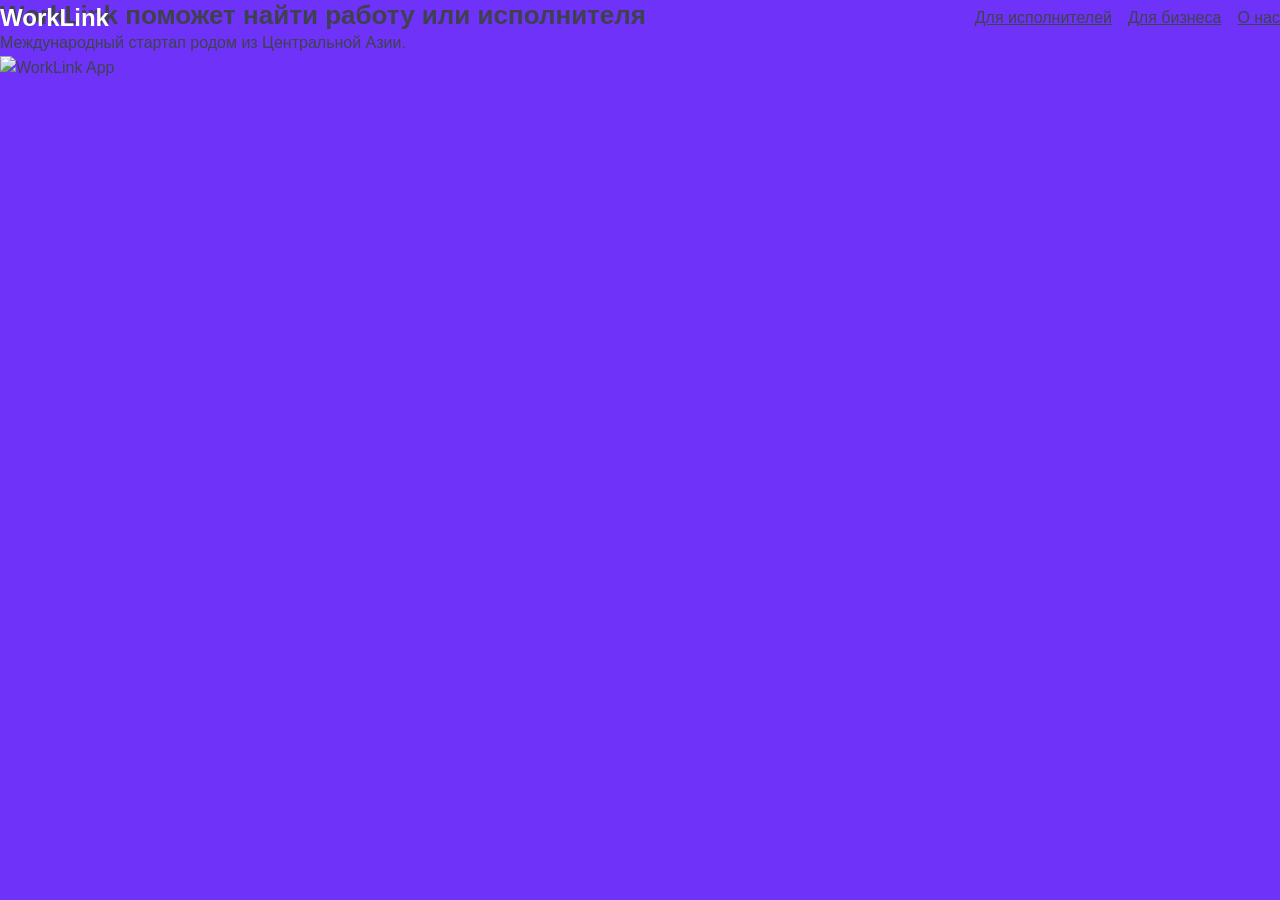
==== commit ee6a9d78: "Update index.html" ====
--- a/index.html
+++ b/index.html
@@ -1,66 +1,41 @@
 <!DOCTYPE html>
-<html data-wf-domain="worklink.io" lang="ru-KZ" class="w-mod-js w-mod-ix wf-inter-n4-active wf-active">
+<html lang="ru-KZ">
 <head>
     <meta charset="utf-8">
-    <title>WorkLink — Платформа для поиска исполнителей | Центральная Азия</title>
-    <meta content="Находите проверенных исполнителей за 30 минут. 500 000+ пользователей, 200+ компаний доверяют WorkLink." name="description">
+    <title>WorkLink — Поиск исполнителей</title>
     <meta content="width=device-width, initial-scale=1" name="viewport">
     
     <link href="css/easytap.webflow.shared.ded71dca3.css" rel="stylesheet" type="text/css">
     <link href="css/css.css" rel="stylesheet" type="text/css">
     <link href="css/intlTelInput.min.css" rel="stylesheet" type="text/css">
 
-    <script type="text/javascript">
-        !function(o,c){var n=c.documentElement,t=" w-mod-";n.className+=t+"js",("ontouchstart"in o||o.DocumentTouch&&c instanceof DocumentTouch)&&(n.className+=t+"touch")}(window,document);
-    </script>
-    
     <style>
-        * { -webkit-font-smoothing: antialiased; -moz-osx-font-smoothing: grayscale; }
         .navbar-logo-text { font-size: 24px; font-weight: bold; color: white; text-decoration: none; }
     </style>
 </head>
 
 <body class="body-main-page">
     <nav class="navbar-wrapper">
-        <div class="padding-global">
-            <div class="navbar-container">
-                <div class="navbar-top-wrapper">
-                    <a href="index.html" class="navbar-logo-icon w-nav-brand">
-                        <div class="navbar-logo-text">WorkLink</div>
-                    </a>
-                    
-                    <div class="navigation-right-wrapper">
-                        <div class="navbar-navigation-wrapper">
-                            <a href="index.html" class="text-size-300 text-color-white is-menu">Для исполнителей</a>
-                            <a href="hire.html" class="text-size-300 text-color-white is-menu">Для бизнеса</a>
-                            <a href="about.html" class="text-size-300 text-color-white is-menu">О нас</a>
-                        </div>
-                        
-                        <div class="navbar-button-wrapper">
-                            <a href="#leadform" class="button is-white is-navbar w-button">Найти исполнителей</a>
-                        </div>
-                    </div>
-                </div>
+        <div class="navbar-container">
+            <a href="index.html" class="navbar-logo-text">WorkLink</a>
+            <div class="navigation-right-wrapper">
+                <a href="index.html" class="is-menu">Для исполнителей</a>
+                <a href="hire.html" class="is-menu">Для бизнеса</a>
+                <a href="about.html" class="is-menu">О нас</a>
             </div>
         </div>
     </nav>
 
     <div class="page-wrapper">
         <section class="section-hero">
-            <div class="padding-global">
-                <div class="container-large">
-                    <div class="hero-component">
-                        <h1 class="heading-large">WorkLink поможет найти работу или исполнителя</h1>
-                        <p class="text-size-large">Международный стартап родом из Центральной Азии по поиску линейных исполнителей.</p>
-                        <img src="images/691776c19e1ea9b06a12c2b3_phone-mockup.avif" loading="lazy" alt="WorkLink App">
-                    </div>
-                </div>
-            </div>
+            <h1>WorkLink поможет найти работу или исполнителя</h1>
+            <p>Международный стартап родом из Центральной Азии.</p>
+            <img src="images/6917701df73918c29ad27b1_png.avif" alt="WorkLink App">
         </section>
     </div>
 
-    <script src="js/jquery-3.5.1.min.dc5e7f18c8.js" type="text/javascript"></script>
-    <script src="js/webflow.276ab304.js" type="text/javascript"></script>
-    <script src="js/intlTelInput.min.js" type="text/javascript"></script>
+    <script src="js/jquery.min.js"></script>
+    <script src="js/webfont.js"></script>
+    <script src="js/webflow.276ab304.74c30c9af5e4650d.js"></script>
 </body>
 </html>
--- a/css/easytap.webflow.shared.ded71dca3.css
+++ b/css/easytap.webflow.shared.ded71dca3.css
@@ -0,0 +1,8563 @@
+html {
+  -webkit-text-size-adjust: 100%;
+  -ms-text-size-adjust: 100%;
+  font-family: sans-serif;
+}
+
+body {
+  margin: 0;
+}
+
+article, aside, details, figcaption, figure, footer, header, hgroup, main, menu, nav, section, summary {
+  display: block;
+}
+
+audio, canvas, progress, video {
+  vertical-align: baseline;
+  display: inline-block;
+}
+
+audio:not([controls]) {
+  height: 0;
+  display: none;
+}
+
+[hidden], template {
+  display: none;
+}
+
+a {
+  background-color: #0000;
+}
+
+a:active, a:hover {
+  outline: 0;
+}
+
+abbr[title] {
+  border-bottom: 1px dotted;
+}
+
+b, strong {
+  font-weight: bold;
+}
+
+dfn {
+  font-style: italic;
+}
+
+h1 {
+  margin: .67em 0;
+  font-size: 2em;
+}
+
+mark {
+  color: #000;
+  background: #ff0;
+}
+
+small {
+  font-size: 80%;
+}
+
+sub, sup {
+  vertical-align: baseline;
+  font-size: 75%;
+  line-height: 0;
+  position: relative;
+}
+
+sup {
+  top: -.5em;
+}
+
+sub {
+  bottom: -.25em;
+}
+
+img {
+  border: 0;
+}
+
+svg:not(:root) {
+  overflow: hidden;
+}
+
+hr {
+  box-sizing: content-box;
+  height: 0;
+}
+
+pre {
+  overflow: auto;
+}
+
+code, kbd, pre, samp {
+  font-family: monospace;
+  font-size: 1em;
+}
+
+button, input, optgroup, select, textarea {
+  color: inherit;
+  font: inherit;
+  margin: 0;
+}
+
+button {
+  overflow: visible;
+}
+
+button, select {
+  text-transform: none;
+}
+
+button, html input[type="button"], input[type="reset"] {
+  -webkit-appearance: button;
+  cursor: pointer;
+}
+
+button[disabled], html input[disabled] {
+  cursor: default;
+}
+
+button::-moz-focus-inner, input::-moz-focus-inner {
+  border: 0;
+  padding: 0;
+}
+
+input {
+  line-height: normal;
+}
+
+input[type="checkbox"], input[type="radio"] {
+  box-sizing: border-box;
+  padding: 0;
+}
+
+input[type="number"]::-webkit-inner-spin-button, input[type="number"]::-webkit-outer-spin-button {
+  height: auto;
+}
+
+input[type="search"] {
+  -webkit-appearance: none;
+}
+
+input[type="search"]::-webkit-search-cancel-button, input[type="search"]::-webkit-search-decoration {
+  -webkit-appearance: none;
+}
+
+legend {
+  border: 0;
+  padding: 0;
+}
+
+textarea {
+  overflow: auto;
+}
+
+optgroup {
+  font-weight: bold;
+}
+
+table {
+  border-collapse: collapse;
+  border-spacing: 0;
+}
+
+td, th {
+  padding: 0;
+}
+
+@font-face {
+  font-family: webflow-icons;
+  src: url("[data-uri]") format("truetype");
+  font-weight: normal;
+  font-style: normal;
+}
+
+[class^="w-icon-"], [class*=" w-icon-"] {
+  speak: none;
+  font-variant: normal;
+  text-transform: none;
+  -webkit-font-smoothing: antialiased;
+  -moz-osx-font-smoothing: grayscale;
+  font-style: normal;
+  font-weight: normal;
+  line-height: 1;
+  font-family: webflow-icons !important;
+}
+
+.w-icon-slider-right:before {
+  content: "";
+}
+
+.w-icon-slider-left:before {
+  content: "";
+}
+
+.w-icon-nav-menu:before {
+  content: "";
+}
+
+.w-icon-arrow-down:before, .w-icon-dropdown-toggle:before {
+  content: "";
+}
+
+.w-icon-file-upload-remove:before {
+  content: "";
+}
+
+.w-icon-file-upload-icon:before {
+  content: "";
+}
+
+* {
+  box-sizing: border-box;
+}
+
+html {
+  height: 100%;
+}
+
+body {
+  color: #333;
+  background-color: #fff;
+  min-height: 100%;
+  margin: 0;
+  font-family: Arial, sans-serif;
+  font-size: 14px;
+  line-height: 20px;
+}
+
+img {
+  vertical-align: middle;
+  max-width: 100%;
+  display: inline-block;
+}
+
+html.w-mod-touch * {
+  background-attachment: scroll !important;
+}
+
+.w-block {
+  display: block;
+}
+
+.w-inline-block {
+  max-width: 100%;
+  display: inline-block;
+}
+
+.w-clearfix:before, .w-clearfix:after {
+  content: " ";
+  grid-area: 1 / 1 / 2 / 2;
+  display: table;
+}
+
+.w-clearfix:after {
+  clear: both;
+}
+
+.w-hidden {
+  display: none;
+}
+
+.w-button {
+  color: #fff;
+  line-height: inherit;
+  cursor: pointer;
+  background-color: #3898ec;
+  border: 0;
+  border-radius: 0;
+  padding: 9px 15px;
+  text-decoration: none;
+  display: inline-block;
+}
+
+input.w-button {
+  -webkit-appearance: button;
+}
+
+html[data-w-dynpage] [data-w-cloak] {
+  color: #0000 !important;
+}
+
+.w-code-block {
+  margin: unset;
+}
+
+pre.w-code-block code {
+  all: inherit;
+}
+
+.w-optimization {
+  display: contents;
+}
+
+.w-webflow-badge, .w-webflow-badge > img {
+  box-sizing: unset;
+  width: unset;
+  height: unset;
+  max-height: unset;
+  max-width: unset;
+  min-height: unset;
+  min-width: unset;
+  margin: unset;
+  padding: unset;
+  float: unset;
+  clear: unset;
+  border: unset;
+  border-radius: unset;
+  background: unset;
+  background-image: unset;
+  background-position: unset;
+  background-size: unset;
+  background-repeat: unset;
+  background-origin: unset;
+  background-clip: unset;
+  background-attachment: unset;
+  background-color: unset;
+  box-shadow: unset;
+  transform: unset;
+  direction: unset;
+  font-family: unset;
+  font-weight: unset;
+  color: unset;
+  font-size: unset;
+  line-height: unset;
+  font-style: unset;
+  font-variant: unset;
+  text-align: unset;
+  letter-spacing: unset;
+  -webkit-text-decoration: unset;
+  text-decoration: unset;
+  text-indent: unset;
+  text-transform: unset;
+  list-style-type: unset;
+  text-shadow: unset;
+  vertical-align: unset;
+  cursor: unset;
+  white-space: unset;
+  word-break: unset;
+  word-spacing: unset;
+  word-wrap: unset;
+  transition: unset;
+}
+
+.w-webflow-badge {
+  white-space: nowrap;
+  cursor: pointer;
+  box-shadow: 0 0 0 1px #0000001a, 0 1px 3px #0000001a;
+  visibility: visible !important;
+  opacity: 1 !important;
+  z-index: 2147483647 !important;
+  color: #aaadb0 !important;
+  overflow: unset !important;
+  background-color: #fff !important;
+  border-radius: 3px !important;
+  width: auto !important;
+  height: auto !important;
+  margin: 0 !important;
+  padding: 6px !important;
+  font-size: 12px !important;
+  line-height: 14px !important;
+  text-decoration: none !important;
+  display: inline-block !important;
+  position: fixed !important;
+  inset: auto 12px 12px auto !important;
+  transform: none !important;
+}
+
+.w-webflow-badge > img {
+  position: unset;
+  visibility: unset !important;
+  opacity: 1 !important;
+  vertical-align: middle !important;
+  display: inline-block !important;
+}
+
+h1, h2, h3, h4, h5, h6 {
+  margin-bottom: 10px;
+  font-weight: bold;
+}
+
+h1 {
+  margin-top: 20px;
+  font-size: 38px;
+  line-height: 44px;
+}
+
+h2 {
+  margin-top: 20px;
+  font-size: 32px;
+  line-height: 36px;
+}
+
+h3 {
+  margin-top: 20px;
+  font-size: 24px;
+  line-height: 30px;
+}
+
+h4 {
+  margin-top: 10px;
+  font-size: 18px;
+  line-height: 24px;
+}
+
+h5 {
+  margin-top: 10px;
+  font-size: 14px;
+  line-height: 20px;
+}
+
+h6 {
+  margin-top: 10px;
+  font-size: 12px;
+  line-height: 18px;
+}
+
+p {
+  margin-top: 0;
+  margin-bottom: 10px;
+}
+
+blockquote {
+  border-left: 5px solid #e2e2e2;
+  margin: 0 0 10px;
+  padding: 10px 20px;
+  font-size: 18px;
+  line-height: 22px;
+}
+
+figure {
+  margin: 0 0 10px;
+}
+
+ul, ol {
+  margin-top: 0;
+  margin-bottom: 10px;
+  padding-left: 40px;
+}
+
+.w-list-unstyled {
+  padding-left: 0;
+  list-style: none;
+}
+
+.w-embed:before, .w-embed:after {
+  content: " ";
+  grid-area: 1 / 1 / 2 / 2;
+  display: table;
+}
+
+.w-embed:after {
+  clear: both;
+}
+
+.w-video {
+  width: 100%;
+  padding: 0;
+  position: relative;
+}
+
+.w-video iframe, .w-video object, .w-video embed {
+  border: none;
+  width: 100%;
+  height: 100%;
+  position: absolute;
+  top: 0;
+  left: 0;
+}
+
+fieldset {
+  border: 0;
+  margin: 0;
+  padding: 0;
+}
+
+button, [type="button"], [type="reset"] {
+  cursor: pointer;
+  -webkit-appearance: button;
+  border: 0;
+}
+
+.w-form {
+  margin: 0 0 15px;
+}
+
+.w-form-done {
+  text-align: center;
+  background-color: #ddd;
+  padding: 20px;
+  display: none;
+}
+
+.w-form-fail {
+  background-color: #ffdede;
+  margin-top: 10px;
+  padding: 10px;
+  display: none;
+}
+
+label {
+  margin-bottom: 5px;
+  font-weight: bold;
+  display: block;
+}
+
+.w-input, .w-select {
+  color: #333;
+  vertical-align: middle;
+  background-color: #fff;
+  border: 1px solid #ccc;
+  width: 100%;
+  height: 38px;
+  margin-bottom: 10px;
+  padding: 8px 12px;
+  font-size: 14px;
+  line-height: 1.42857;
+  display: block;
+}
+
+.w-input::placeholder, .w-select::placeholder {
+  color: #999;
+}
+
+.w-input:focus, .w-select:focus {
+  border-color: #3898ec;
+  outline: 0;
+}
+
+.w-input[disabled], .w-select[disabled], .w-input[readonly], .w-select[readonly], fieldset[disabled] .w-input, fieldset[disabled] .w-select {
+  cursor: not-allowed;
+}
+
+.w-input[disabled]:not(.w-input-disabled), .w-select[disabled]:not(.w-input-disabled), .w-input[readonly], .w-select[readonly], fieldset[disabled]:not(.w-input-disabled) .w-input, fieldset[disabled]:not(.w-input-disabled) .w-select {
+  background-color: #eee;
+}
+
+textarea.w-input, textarea.w-select {
+  height: auto;
+}
+
+.w-select {
+  background-color: #f3f3f3;
+}
+
+.w-select[multiple] {
+  height: auto;
+}
+
+.w-form-label {
+  cursor: pointer;
+  margin-bottom: 0;
+  font-weight: normal;
+  display: inline-block;
+}
+
+.w-radio {
+  margin-bottom: 5px;
+  padding-left: 20px;
+  display: block;
+}
+
+.w-radio:before, .w-radio:after {
+  content: " ";
+  grid-area: 1 / 1 / 2 / 2;
+  display: table;
+}
+
+.w-radio:after {
+  clear: both;
+}
+
+.w-radio-input {
+  float: left;
+  margin: 3px 0 0 -20px;
+  line-height: normal;
+}
+
+.w-file-upload {
+  margin-bottom: 10px;
+  display: block;
+}
+
+.w-file-upload-input {
+  opacity: 0;
+  z-index: -100;
+  width: .1px;
+  height: .1px;
+  position: absolute;
+  overflow: hidden;
+}
+
+.w-file-upload-default, .w-file-upload-uploading, .w-file-upload-success {
+  color: #333;
+  display: inline-block;
+}
+
+.w-file-upload-error {
+  margin-top: 10px;
+  display: block;
+}
+
+.w-file-upload-default.w-hidden, .w-file-upload-uploading.w-hidden, .w-file-upload-error.w-hidden, .w-file-upload-success.w-hidden {
+  display: none;
+}
+
+.w-file-upload-uploading-btn {
+  cursor: pointer;
+  background-color: #fafafa;
+  border: 1px solid #ccc;
+  margin: 0;
+  padding: 8px 12px;
+  font-size: 14px;
+  font-weight: normal;
+  display: flex;
+}
+
+.w-file-upload-file {
+  background-color: #fafafa;
+  border: 1px solid #ccc;
+  flex-grow: 1;
+  justify-content: space-between;
+  margin: 0;
+  padding: 8px 9px 8px 11px;
+  display: flex;
+}
+
+.w-file-upload-file-name {
+  font-size: 14px;
+  font-weight: normal;
+  display: block;
+}
+
+.w-file-remove-link {
+  cursor: pointer;
+  width: auto;
+  height: auto;
+  margin-top: 3px;
+  margin-left: 10px;
+  padding: 3px;
+  display: block;
+}
+
+.w-icon-file-upload-remove {
+  margin: auto;
+  font-size: 10px;
+}
+
+.w-file-upload-error-msg {
+  color: #ea384c;
+  padding: 2px 0;
+  display: inline-block;
+}
+
+.w-file-upload-info {
+  padding: 0 12px;
+  line-height: 38px;
+  display: inline-block;
+}
+
+.w-file-upload-label {
+  cursor: pointer;
+  background-color: #fafafa;
+  border: 1px solid #ccc;
+  margin: 0;
+  padding: 8px 12px;
+  font-size: 14px;
+  font-weight: normal;
+  display: inline-block;
+}
+
+.w-icon-file-upload-icon, .w-icon-file-upload-uploading {
+  width: 20px;
+  margin-right: 8px;
+  display: inline-block;
+}
+
+.w-icon-file-upload-uploading {
+  height: 20px;
+}
+
+.w-container {
+  max-width: 940px;
+  margin-left: auto;
+  margin-right: auto;
+}
+
+.w-container:before, .w-container:after {
+  content: " ";
+  grid-area: 1 / 1 / 2 / 2;
+  display: table;
+}
+
+.w-container:after {
+  clear: both;
+}
+
+.w-container .w-row {
+  margin-left: -10px;
+  margin-right: -10px;
+}
+
+.w-row:before, .w-row:after {
+  content: " ";
+  grid-area: 1 / 1 / 2 / 2;
+  display: table;
+}
+
+.w-row:after {
+  clear: both;
+}
+
+.w-row .w-row {
+  margin-left: 0;
+  margin-right: 0;
+}
+
+.w-col {
+  float: left;
+  width: 100%;
+  min-height: 1px;
+  padding-left: 10px;
+  padding-right: 10px;
+  position: relative;
+}
+
+.w-col .w-col {
+  padding-left: 0;
+  padding-right: 0;
+}
+
+.w-col-1 {
+  width: 8.33333%;
+}
+
+.w-col-2 {
+  width: 16.6667%;
+}
+
+.w-col-3 {
+  width: 25%;
+}
+
+.w-col-4 {
+  width: 33.3333%;
+}
+
+.w-col-5 {
+  width: 41.6667%;
+}
+
+.w-col-6 {
+  width: 50%;
+}
+
+.w-col-7 {
+  width: 58.3333%;
+}
+
+.w-col-8 {
+  width: 66.6667%;
+}
+
+.w-col-9 {
+  width: 75%;
+}
+
+.w-col-10 {
+  width: 83.3333%;
+}
+
+.w-col-11 {
+  width: 91.6667%;
+}
+
+.w-col-12 {
+  width: 100%;
+}
+
+.w-hidden-main {
+  display: none !important;
+}
+
+@media screen and (max-width: 991px) {
+  .w-container {
+    max-width: 728px;
+  }
+
+  .w-hidden-main {
+    display: inherit !important;
+  }
+
+  .w-hidden-medium {
+    display: none !important;
+  }
+
+  .w-col-medium-1 {
+    width: 8.33333%;
+  }
+
+  .w-col-medium-2 {
+    width: 16.6667%;
+  }
+
+  .w-col-medium-3 {
+    width: 25%;
+  }
+
+  .w-col-medium-4 {
+    width: 33.3333%;
+  }
+
+  .w-col-medium-5 {
+    width: 41.6667%;
+  }
+
+  .w-col-medium-6 {
+    width: 50%;
+  }
+
+  .w-col-medium-7 {
+    width: 58.3333%;
+  }
+
+  .w-col-medium-8 {
+    width: 66.6667%;
+  }
+
+  .w-col-medium-9 {
+    width: 75%;
+  }
+
+  .w-col-medium-10 {
+    width: 83.3333%;
+  }
+
+  .w-col-medium-11 {
+    width: 91.6667%;
+  }
+
+  .w-col-medium-12 {
+    width: 100%;
+  }
+
+  .w-col-stack {
+    width: 100%;
+    left: auto;
+    right: auto;
+  }
+}
+
+@media screen and (max-width: 767px) {
+  .w-hidden-main, .w-hidden-medium {
+    display: inherit !important;
+  }
+
+  .w-hidden-small {
+    display: none !important;
+  }
+
+  .w-row, .w-container .w-row {
+    margin-left: 0;
+    margin-right: 0;
+  }
+
+  .w-col {
+    width: 100%;
+    left: auto;
+    right: auto;
+  }
+
+  .w-col-small-1 {
+    width: 8.33333%;
+  }
+
+  .w-col-small-2 {
+    width: 16.6667%;
+  }
+
+  .w-col-small-3 {
+    width: 25%;
+  }
+
+  .w-col-small-4 {
+    width: 33.3333%;
+  }
+
+  .w-col-small-5 {
+    width: 41.6667%;
+  }
+
+  .w-col-small-6 {
+    width: 50%;
+  }
+
+  .w-col-small-7 {
+    width: 58.3333%;
+  }
+
+  .w-col-small-8 {
+    width: 66.6667%;
+  }
+
+  .w-col-small-9 {
+    width: 75%;
+  }
+
+  .w-col-small-10 {
+    width: 83.3333%;
+  }
+
+  .w-col-small-11 {
+    width: 91.6667%;
+  }
+
+  .w-col-small-12 {
+    width: 100%;
+  }
+}
+
+@media screen and (max-width: 479px) {
+  .w-container {
+    max-width: none;
+  }
+
+  .w-hidden-main, .w-hidden-medium, .w-hidden-small {
+    display: inherit !important;
+  }
+
+  .w-hidden-tiny {
+    display: none !important;
+  }
+
+  .w-col {
+    width: 100%;
+  }
+
+  .w-col-tiny-1 {
+    width: 8.33333%;
+  }
+
+  .w-col-tiny-2 {
+    width: 16.6667%;
+  }
+
+  .w-col-tiny-3 {
+    width: 25%;
+  }
+
+  .w-col-tiny-4 {
+    width: 33.3333%;
+  }
+
+  .w-col-tiny-5 {
+    width: 41.6667%;
+  }
+
+  .w-col-tiny-6 {
+    width: 50%;
+  }
+
+  .w-col-tiny-7 {
+    width: 58.3333%;
+  }
+
+  .w-col-tiny-8 {
+    width: 66.6667%;
+  }
+
+  .w-col-tiny-9 {
+    width: 75%;
+  }
+
+  .w-col-tiny-10 {
+    width: 83.3333%;
+  }
+
+  .w-col-tiny-11 {
+    width: 91.6667%;
+  }
+
+  .w-col-tiny-12 {
+    width: 100%;
+  }
+}
+
+.w-widget {
+  position: relative;
+}
+
+.w-widget-map {
+  width: 100%;
+  height: 400px;
+}
+
+.w-widget-map label {
+  width: auto;
+  display: inline;
+}
+
+.w-widget-map img {
+  max-width: inherit;
+}
+
+.w-widget-map .gm-style-iw {
+  text-align: center;
+}
+
+.w-widget-map .gm-style-iw > button {
+  display: none !important;
+}
+
+.w-widget-twitter {
+  overflow: hidden;
+}
+
+.w-widget-twitter-count-shim {
+  vertical-align: top;
+  text-align: center;
+  background: #fff;
+  border: 1px solid #758696;
+  border-radius: 3px;
+  width: 28px;
+  height: 20px;
+  display: inline-block;
+  position: relative;
+}
+
+.w-widget-twitter-count-shim * {
+  pointer-events: none;
+  -webkit-user-select: none;
+  user-select: none;
+}
+
+.w-widget-twitter-count-shim .w-widget-twitter-count-inner {
+  text-align: center;
+  color: #999;
+  font-family: serif;
+  font-size: 15px;
+  line-height: 12px;
+  position: relative;
+}
+
+.w-widget-twitter-count-shim .w-widget-twitter-count-clear {
+  display: block;
+  position: relative;
+}
+
+.w-widget-twitter-count-shim.w--large {
+  width: 36px;
+  height: 28px;
+}
+
+.w-widget-twitter-count-shim.w--large .w-widget-twitter-count-inner {
+  font-size: 18px;
+  line-height: 18px;
+}
+
+.w-widget-twitter-count-shim:not(.w--vertical) {
+  margin-left: 5px;
+  margin-right: 8px;
+}
+
+.w-widget-twitter-count-shim:not(.w--vertical).w--large {
+  margin-left: 6px;
+}
+
+.w-widget-twitter-count-shim:not(.w--vertical):before, .w-widget-twitter-count-shim:not(.w--vertical):after {
+  content: " ";
+  pointer-events: none;
+  border: solid #0000;
+  width: 0;
+  height: 0;
+  position: absolute;
+  top: 50%;
+  left: 0;
+}
+
+.w-widget-twitter-count-shim:not(.w--vertical):before {
+  border-width: 4px;
+  border-color: #75869600 #5d6c7b #75869600 #75869600;
+  margin-top: -4px;
+  margin-left: -9px;
+}
+
+.w-widget-twitter-count-shim:not(.w--vertical).w--large:before {
+  border-width: 5px;
+  margin-top: -5px;
+  margin-left: -10px;
+}
+
+.w-widget-twitter-count-shim:not(.w--vertical):after {
+  border-width: 4px;
+  border-color: #fff0 #fff #fff0 #fff0;
+  margin-top: -4px;
+  margin-left: -8px;
+}
+
+.w-widget-twitter-count-shim:not(.w--vertical).w--large:after {
+  border-width: 5px;
+  margin-top: -5px;
+  margin-left: -9px;
+}
+
+.w-widget-twitter-count-shim.w--vertical {
+  width: 61px;
+  height: 33px;
+  margin-bottom: 8px;
+}
+
+.w-widget-twitter-count-shim.w--vertical:before, .w-widget-twitter-count-shim.w--vertical:after {
+  content: " ";
+  pointer-events: none;
+  border: solid #0000;
+  width: 0;
+  height: 0;
+  position: absolute;
+  top: 100%;
+  left: 50%;
+}
+
+.w-widget-twitter-count-shim.w--vertical:before {
+  border-width: 5px;
+  border-color: #5d6c7b #75869600 #75869600;
+  margin-left: -5px;
+}
+
+.w-widget-twitter-count-shim.w--vertical:after {
+  border-width: 4px;
+  border-color: #fff #fff0 #fff0;
+  margin-left: -4px;
+}
+
+.w-widget-twitter-count-shim.w--vertical .w-widget-twitter-count-inner {
+  font-size: 18px;
+  line-height: 22px;
+}
+
+.w-widget-twitter-count-shim.w--vertical.w--large {
+  width: 76px;
+}
+
+.w-background-video {
+  color: #fff;
+  height: 500px;
+  position: relative;
+  overflow: hidden;
+}
+
+.w-background-video > video {
+  object-fit: cover;
+  z-index: -100;
+  background-position: 50%;
+  background-size: cover;
+  width: 100%;
+  height: 100%;
+  margin: auto;
+  position: absolute;
+  inset: -100%;
+}
+
+.w-background-video > video::-webkit-media-controls-start-playback-button {
+  -webkit-appearance: none;
+  display: none !important;
+}
+
+.w-background-video--control {
+  background-color: #0000;
+  padding: 0;
+  position: absolute;
+  bottom: 1em;
+  right: 1em;
+}
+
+.w-background-video--control > [hidden] {
+  display: none !important;
+}
+
+.w-slider {
+  text-align: center;
+  clear: both;
+  -webkit-tap-highlight-color: #0000;
+  tap-highlight-color: #0000;
+  background: #ddd;
+  height: 300px;
+  position: relative;
+}
+
+.w-slider-mask {
+  z-index: 1;
+  white-space: nowrap;
+  height: 100%;
+  display: block;
+  position: relative;
+  left: 0;
+  right: 0;
+  overflow: hidden;
+}
+
+.w-slide {
+  vertical-align: top;
+  white-space: normal;
+  text-align: left;
+  width: 100%;
+  height: 100%;
+  display: inline-block;
+  position: relative;
+}
+
+.w-slider-nav {
+  z-index: 2;
+  text-align: center;
+  -webkit-tap-highlight-color: #0000;
+  tap-highlight-color: #0000;
+  height: 40px;
+  margin: auto;
+  padding-top: 10px;
+  position: absolute;
+  inset: auto 0 0;
+}
+
+.w-slider-nav.w-round > div {
+  border-radius: 100%;
+}
+
+.w-slider-nav.w-num > div {
+  font-size: inherit;
+  line-height: inherit;
+  width: auto;
+  height: auto;
+  padding: .2em .5em;
+}
+
+.w-slider-nav.w-shadow > div {
+  box-shadow: 0 0 3px #3336;
+}
+
+.w-slider-nav-invert {
+  color: #fff;
+}
+
+.w-slider-nav-invert > div {
+  background-color: #2226;
+}
+
+.w-slider-nav-invert > div.w-active {
+  background-color: #222;
+}
+
+.w-slider-dot {
+  cursor: pointer;
+  background-color: #fff6;
+  width: 1em;
+  height: 1em;
+  margin: 0 3px .5em;
+  transition: background-color .1s, color .1s;
+  display: inline-block;
+  position: relative;
+}
+
+.w-slider-dot.w-active {
+  background-color: #fff;
+}
+
+.w-slider-dot:focus {
+  outline: none;
+  box-shadow: 0 0 0 2px #fff;
+}
+
+.w-slider-dot:focus.w-active {
+  box-shadow: none;
+}
+
+.w-slider-arrow-left, .w-slider-arrow-right {
+  cursor: pointer;
+  color: #fff;
+  -webkit-tap-highlight-color: #0000;
+  tap-highlight-color: #0000;
+  -webkit-user-select: none;
+  user-select: none;
+  width: 80px;
+  margin: auto;
+  font-size: 40px;
+  position: absolute;
+  inset: 0;
+  overflow: hidden;
+}
+
+.w-slider-arrow-left [class^="w-icon-"], .w-slider-arrow-right [class^="w-icon-"], .w-slider-arrow-left [class*=" w-icon-"], .w-slider-arrow-right [class*=" w-icon-"] {
+  position: absolute;
+}
+
+.w-slider-arrow-left:focus, .w-slider-arrow-right:focus {
+  outline: 0;
+}
+
+.w-slider-arrow-left {
+  z-index: 3;
+  right: auto;
+}
+
+.w-slider-arrow-right {
+  z-index: 4;
+  left: auto;
+}
+
+.w-icon-slider-left, .w-icon-slider-right {
+  width: 1em;
+  height: 1em;
+  margin: auto;
+  inset: 0;
+}
+
+.w-slider-aria-label {
+  clip: rect(0 0 0 0);
+  border: 0;
+  width: 1px;
+  height: 1px;
+  margin: -1px;
+  padding: 0;
+  position: absolute;
+  overflow: hidden;
+}
+
+.w-slider-force-show {
+  display: block !important;
+}
+
+.w-dropdown {
+  text-align: left;
+  z-index: 900;
+  margin-left: auto;
+  margin-right: auto;
+  display: inline-block;
+  position: relative;
+}
+
+.w-dropdown-btn, .w-dropdown-toggle, .w-dropdown-link {
+  vertical-align: top;
+  color: #222;
+  text-align: left;
+  white-space: nowrap;
+  margin-left: auto;
+  margin-right: auto;
+  padding: 20px;
+  text-decoration: none;
+  position: relative;
+}
+
+.w-dropdown-toggle {
+  -webkit-user-select: none;
+  user-select: none;
+  cursor: pointer;
+  padding-right: 40px;
+  display: inline-block;
+}
+
+.w-dropdown-toggle:focus {
+  outline: 0;
+}
+
+.w-icon-dropdown-toggle {
+  width: 1em;
+  height: 1em;
+  margin: auto 20px auto auto;
+  position: absolute;
+  top: 0;
+  bottom: 0;
+  right: 0;
+}
+
+.w-dropdown-list {
+  background: #ddd;
+  min-width: 100%;
+  display: none;
+  position: absolute;
+}
+
+.w-dropdown-list.w--open {
+  display: block;
+}
+
+.w-dropdown-link {
+  color: #222;
+  padding: 10px 20px;
+  display: block;
+}
+
+.w-dropdown-link.w--current {
+  color: #0082f3;
+}
+
+.w-dropdown-link:focus {
+  outline: 0;
+}
+
+@media screen and (max-width: 767px) {
+  .w-nav-brand {
+    padding-left: 10px;
+  }
+}
+
+.w-lightbox-backdrop {
+  cursor: auto;
+  letter-spacing: normal;
+  text-indent: 0;
+  text-shadow: none;
+  text-transform: none;
+  visibility: visible;
+  white-space: normal;
+  word-break: normal;
+  word-spacing: normal;
+  word-wrap: normal;
+  color: #fff;
+  text-align: center;
+  z-index: 2000;
+  opacity: 0;
+  -webkit-user-select: none;
+  -moz-user-select: none;
+  -webkit-tap-highlight-color: transparent;
+  background: #000000e6;
+  outline: 0;
+  font-family: Helvetica Neue, Helvetica, Ubuntu, Segoe UI, Verdana, sans-serif;
+  font-size: 17px;
+  font-style: normal;
+  font-weight: 300;
+  line-height: 1.2;
+  list-style: disc;
+  position: fixed;
+  inset: 0;
+  -webkit-transform: translate(0);
+}
+
+.w-lightbox-backdrop, .w-lightbox-container {
+  -webkit-overflow-scrolling: touch;
+  height: 100%;
+  overflow: auto;
+}
+
+.w-lightbox-content {
+  height: 100vh;
+  position: relative;
+  overflow: hidden;
+}
+
+.w-lightbox-view {
+  opacity: 0;
+  width: 100vw;
+  height: 100vh;
+  position: absolute;
+}
+
+.w-lightbox-view:before {
+  content: "";
+  height: 100vh;
+}
+
+.w-lightbox-group, .w-lightbox-group .w-lightbox-view, .w-lightbox-group .w-lightbox-view:before {
+  height: 86vh;
+}
+
+.w-lightbox-frame, .w-lightbox-view:before {
+  vertical-align: middle;
+  display: inline-block;
+}
+
+.w-lightbox-figure {
+  margin: 0;
+  position: relative;
+}
+
+.w-lightbox-group .w-lightbox-figure {
+  cursor: pointer;
+}
+
+.w-lightbox-img {
+  width: auto;
+  max-width: none;
+  height: auto;
+}
+
+.w-lightbox-image {
+  float: none;
+  max-width: 100vw;
+  max-height: 100vh;
+  display: block;
+}
+
+.w-lightbox-group .w-lightbox-image {
+  max-height: 86vh;
+}
+
+.w-lightbox-caption {
+  text-align: left;
+  text-overflow: ellipsis;
+  white-space: nowrap;
+  background: #0006;
+  padding: .5em 1em;
+  position: absolute;
+  bottom: 0;
+  left: 0;
+  right: 0;
+  overflow: hidden;
+}
+
+.w-lightbox-embed {
+  width: 100%;
+  height: 100%;
+  position: absolute;
+  inset: 0;
+}
+
+.w-lightbox-control {
+  cursor: pointer;
+  background-position: center;
+  background-repeat: no-repeat;
+  background-size: 24px;
+  width: 4em;
+  transition: all .3s;
+  position: absolute;
+  top: 0;
+}
+
+.w-lightbox-left {
+  background-image: url("[data-uri]");
+  display: none;
+  bottom: 0;
+  left: 0;
+}
+
+.w-lightbox-right {
+  background-image: url("[data-uri]");
+  display: none;
+  bottom: 0;
+  right: 0;
+}
+
+.w-lightbox-close {
+  background-image: url("[data-uri]");
+  background-size: 18px;
+  height: 2.6em;
+  right: 0;
+}
+
+.w-lightbox-strip {
+  white-space: nowrap;
+  padding: 0 1vh;
+  line-height: 0;
+  position: absolute;
+  bottom: 0;
+  left: 0;
+  right: 0;
+  overflow: auto hidden;
+}
+
+.w-lightbox-item {
+  box-sizing: content-box;
+  cursor: pointer;
+  width: 10vh;
+  padding: 2vh 1vh;
+  display: inline-block;
+  -webkit-transform: translate3d(0, 0, 0);
+}
+
+.w-lightbox-active {
+  opacity: .3;
+}
+
+.w-lightbox-thumbnail {
+  background: #222;
+  height: 10vh;
+  position: relative;
+  overflow: hidden;
+}
+
+.w-lightbox-thumbnail-image {
+  position: absolute;
+  top: 0;
+  left: 0;
+}
+
+.w-lightbox-thumbnail .w-lightbox-tall {
+  width: 100%;
+  top: 50%;
+  transform: translate(0, -50%);
+}
+
+.w-lightbox-thumbnail .w-lightbox-wide {
+  height: 100%;
+  left: 50%;
+  transform: translate(-50%);
+}
+
+.w-lightbox-spinner {
+  box-sizing: border-box;
+  border: 5px solid #0006;
+  border-radius: 50%;
+  width: 40px;
+  height: 40px;
+  margin-top: -20px;
+  margin-left: -20px;
+  animation: .8s linear infinite spin;
+  position: absolute;
+  top: 50%;
+  left: 50%;
+}
+
+.w-lightbox-spinner:after {
+  content: "";
+  border: 3px solid #0000;
+  border-bottom-color: #fff;
+  border-radius: 50%;
+  position: absolute;
+  inset: -4px;
+}
+
+.w-lightbox-hide {
+  display: none;
+}
+
+.w-lightbox-noscroll {
+  overflow: hidden;
+}
+
+@media (min-width: 768px) {
+  .w-lightbox-content {
+    height: 96vh;
+    margin-top: 2vh;
+  }
+
+  .w-lightbox-view, .w-lightbox-view:before {
+    height: 96vh;
+  }
+
+  .w-lightbox-group, .w-lightbox-group .w-lightbox-view, .w-lightbox-group .w-lightbox-view:before {
+    height: 84vh;
+  }
+
+  .w-lightbox-image {
+    max-width: 96vw;
+    max-height: 96vh;
+  }
+
+  .w-lightbox-group .w-lightbox-image {
+    max-width: 82.3vw;
+    max-height: 84vh;
+  }
+
+  .w-lightbox-left, .w-lightbox-right {
+    opacity: .5;
+    display: block;
+  }
+
+  .w-lightbox-close {
+    opacity: .8;
+  }
+
+  .w-lightbox-control:hover {
+    opacity: 1;
+  }
+}
+
+.w-lightbox-inactive, .w-lightbox-inactive:hover {
+  opacity: 0;
+}
+
+.w-richtext:before, .w-richtext:after {
+  content: " ";
+  grid-area: 1 / 1 / 2 / 2;
+  display: table;
+}
+
+.w-richtext:after {
+  clear: both;
+}
+
+.w-richtext[contenteditable="true"]:before, .w-richtext[contenteditable="true"]:after {
+  white-space: initial;
+}
+
+.w-richtext ol, .w-richtext ul {
+  overflow: hidden;
+}
+
+.w-richtext .w-richtext-figure-selected.w-richtext-figure-type-video div:after, .w-richtext .w-richtext-figure-selected[data-rt-type="video"] div:after, .w-richtext .w-richtext-figure-selected.w-richtext-figure-type-image div, .w-richtext .w-richtext-figure-selected[data-rt-type="image"] div {
+  outline: 2px solid #2895f7;
+}
+
+.w-richtext figure.w-richtext-figure-type-video > div:after, .w-richtext figure[data-rt-type="video"] > div:after {
+  content: "";
+  display: none;
+  position: absolute;
+  inset: 0;
+}
+
+.w-richtext figure {
+  max-width: 60%;
+  position: relative;
+}
+
+.w-richtext figure > div:before {
+  cursor: default !important;
+}
+
+.w-richtext figure img {
+  width: 100%;
+}
+
+.w-richtext figure figcaption.w-richtext-figcaption-placeholder {
+  opacity: .6;
+}
+
+.w-richtext figure div {
+  color: #0000;
+  font-size: 0;
+}
+
+.w-richtext figure.w-richtext-figure-type-image, .w-richtext figure[data-rt-type="image"] {
+  display: table;
+}
+
+.w-richtext figure.w-richtext-figure-type-image > div, .w-richtext figure[data-rt-type="image"] > div {
+  display: inline-block;
+}
+
+.w-richtext figure.w-richtext-figure-type-image > figcaption, .w-richtext figure[data-rt-type="image"] > figcaption {
+  caption-side: bottom;
+  display: table-caption;
+}
+
+.w-richtext figure.w-richtext-figure-type-video, .w-richtext figure[data-rt-type="video"] {
+  width: 60%;
+  height: 0;
+}
+
+.w-richtext figure.w-richtext-figure-type-video iframe, .w-richtext figure[data-rt-type="video"] iframe {
+  width: 100%;
+  height: 100%;
+  position: absolute;
+  top: 0;
+  left: 0;
+}
+
+.w-richtext figure.w-richtext-figure-type-video > div, .w-richtext figure[data-rt-type="video"] > div {
+  width: 100%;
+}
+
+.w-richtext figure.w-richtext-align-center {
+  clear: both;
+  margin-left: auto;
+  margin-right: auto;
+}
+
+.w-richtext figure.w-richtext-align-center.w-richtext-figure-type-image > div, .w-richtext figure.w-richtext-align-center[data-rt-type="image"] > div {
+  max-width: 100%;
+}
+
+.w-richtext figure.w-richtext-align-normal {
+  clear: both;
+}
+
+.w-richtext figure.w-richtext-align-fullwidth {
+  text-align: center;
+  clear: both;
+  width: 100%;
+  max-width: 100%;
+  margin-left: auto;
+  margin-right: auto;
+  display: block;
+}
+
+.w-richtext figure.w-richtext-align-fullwidth > div {
+  padding-bottom: inherit;
+  display: inline-block;
+}
+
+.w-richtext figure.w-richtext-align-fullwidth > figcaption {
+  display: block;
+}
+
+.w-richtext figure.w-richtext-align-floatleft {
+  float: left;
+  clear: none;
+  margin-right: 15px;
+}
+
+.w-richtext figure.w-richtext-align-floatright {
+  float: right;
+  clear: none;
+  margin-left: 15px;
+}
+
+.w-nav {
+  z-index: 1000;
+  background: #ddd;
+  position: relative;
+}
+
+.w-nav:before, .w-nav:after {
+  content: " ";
+  grid-area: 1 / 1 / 2 / 2;
+  display: table;
+}
+
+.w-nav:after {
+  clear: both;
+}
+
+.w-nav-brand {
+  float: left;
+  color: #333;
+  text-decoration: none;
+  position: relative;
+}
+
+.w-nav-link {
+  vertical-align: top;
+  color: #222;
+  text-align: left;
+  margin-left: auto;
+  margin-right: auto;
+  padding: 20px;
+  text-decoration: none;
+  display: inline-block;
+  position: relative;
+}
+
+.w-nav-link.w--current {
+  color: #0082f3;
+}
+
+.w-nav-menu {
+  float: right;
+  position: relative;
+}
+
+[data-nav-menu-open] {
+  text-align: center;
+  background: #c8c8c8;
+  min-width: 200px;
+  position: absolute;
+  top: 100%;
+  left: 0;
+  right: 0;
+  overflow: visible;
+  display: block !important;
+}
+
+.w--nav-link-open {
+  display: block;
+  position: relative;
+}
+
+.w-nav-overlay {
+  width: 100%;
+  display: none;
+  position: absolute;
+  top: 100%;
+  left: 0;
+  right: 0;
+  overflow: hidden;
+}
+
+.w-nav-overlay [data-nav-menu-open] {
+  top: 0;
+}
+
+.w-nav[data-animation="over-left"] .w-nav-overlay {
+  width: auto;
+}
+
+.w-nav[data-animation="over-left"] .w-nav-overlay, .w-nav[data-animation="over-left"] [data-nav-menu-open] {
+  z-index: 1;
+  top: 0;
+  right: auto;
+}
+
+.w-nav[data-animation="over-right"] .w-nav-overlay {
+  width: auto;
+}
+
+.w-nav[data-animation="over-right"] .w-nav-overlay, .w-nav[data-animation="over-right"] [data-nav-menu-open] {
+  z-index: 1;
+  top: 0;
+  left: auto;
+}
+
+.w-nav-button {
+  float: right;
+  cursor: pointer;
+  -webkit-tap-highlight-color: #0000;
+  tap-highlight-color: #0000;
+  -webkit-user-select: none;
+  user-select: none;
+  padding: 18px;
+  font-size: 24px;
+  display: none;
+  position: relative;
+}
+
+.w-nav-button:focus {
+  outline: 0;
+}
+
+.w-nav-button.w--open {
+  color: #fff;
+  background-color: #c8c8c8;
+}
+
+.w-nav[data-collapse="all"] .w-nav-menu {
+  display: none;
+}
+
+.w-nav[data-collapse="all"] .w-nav-button, .w--nav-dropdown-open, .w--nav-dropdown-toggle-open {
+  display: block;
+}
+
+.w--nav-dropdown-list-open {
+  position: static;
+}
+
+@media screen and (max-width: 991px) {
+  .w-nav[data-collapse="medium"] .w-nav-menu {
+    display: none;
+  }
+
+  .w-nav[data-collapse="medium"] .w-nav-button {
+    display: block;
+  }
+}
+
+@media screen and (max-width: 767px) {
+  .w-nav[data-collapse="small"] .w-nav-menu {
+    display: none;
+  }
+
+  .w-nav[data-collapse="small"] .w-nav-button {
+    display: block;
+  }
+
+  .w-nav-brand {
+    padding-left: 10px;
+  }
+}
+
+@media screen and (max-width: 479px) {
+  .w-nav[data-collapse="tiny"] .w-nav-menu {
+    display: none;
+  }
+
+  .w-nav[data-collapse="tiny"] .w-nav-button {
+    display: block;
+  }
+}
+
+.w-tabs {
+  position: relative;
+}
+
+.w-tabs:before, .w-tabs:after {
+  content: " ";
+  grid-area: 1 / 1 / 2 / 2;
+  display: table;
+}
+
+.w-tabs:after {
+  clear: both;
+}
+
+.w-tab-menu {
+  position: relative;
+}
+
+.w-tab-link {
+  vertical-align: top;
+  text-align: left;
+  cursor: pointer;
+  color: #222;
+  background-color: #ddd;
+  padding: 9px 30px;
+  text-decoration: none;
+  display: inline-block;
+  position: relative;
+}
+
+.w-tab-link.w--current {
+  background-color: #c8c8c8;
+}
+
+.w-tab-link:focus {
+  outline: 0;
+}
+
+.w-tab-content {
+  display: block;
+  position: relative;
+  overflow: hidden;
+}
+
+.w-tab-pane {
+  display: none;
+  position: relative;
+}
+
+.w--tab-active {
+  display: block;
+}
+
+@media screen and (max-width: 479px) {
+  .w-tab-link {
+    display: block;
+  }
+}
+
+.w-ix-emptyfix:after {
+  content: "";
+}
+
+@keyframes spin {
+  0% {
+    transform: rotate(0);
+  }
+
+  100% {
+    transform: rotate(360deg);
+  }
+}
+
+.w-dyn-empty {
+  background-color: #ddd;
+  padding: 10px;
+}
+
+.w-dyn-hide, .w-dyn-bind-empty, .w-condition-invisible {
+  display: none !important;
+}
+
+.wf-layout-layout {
+  display: grid;
+}
+
+:root {
+  --color-scheme-1--background: var(--_primitives---colors--pure-white);
+  --_typography---font-styles--body: Inter, sans-serif;
+  --color-scheme-1--text: var(--_primitives---colors--dark);
+  --_typography---font-styles--heading: Inter, sans-serif;
+  --_typography---font-size--400: 1.625rem;
+  --_typography---font-size--350: 1.25rem;
+  --_typography---font-size--300: 1rem;
+  --_typography---font-size--250: .875rem;
+  --_typography---font-size--225: .75rem;
+  --_typography---font-size--200: .625rem;
+  --_primitives---colors--pure-white: #fff;
+  --_typography---font-size--big-500: 3.2rem;
+  --_primitives---colors--dark: #3e424c;
+  --text-color--text-alternate\<deleted\|relume-variable-text-color-3\>: var(--base-color-neutral--white\<deleted\|relume-variable-color-neutral-2\>);
+  --_spacing-essentials---corner--medium: .75rem;
+  --_brand-colors---primary--primary-500: #6f32f8;
+  --_primitives---opacity--transparent: transparent;
+  --_primitives---opacity--neutral-darkest-60: #0009;
+  --_primitives---colors--neutral-darker: #222;
+  --_brand-colors---primary--primary-50: #f1eafe;
+  --_spacing-essentials---corner--notorious: 2rem;
+  --_primitives---opacity--white-60: #fff9;
+  --_ui-styles---stroke--border-width: 1px;
+  --color-scheme-1--border: var(--_primitives---colors--dark);
+  --_ui-styles---radius--medium: 0px;
+  --color-scheme-1--foreground: var(--_primitives---colors--neutral-lightest);
+  --background-color--background-secondary\<deleted\|relume-variable-background-color-2\>: var(--base-color-neutral--neutral-lightest\<deleted\|relume-variable-color-neutral-3\>);
+  --border-color--border-primary\<deleted\|relume-variable-border-color-1\>: var(--base-color-neutral--black\<deleted\|relume-variable-color-neutral-1\>);
+  --_ui-styles---radius--small: 0px;
+  --_primitives---colors--neutral-lightest: #eee;
+  --_ui-styles---radius--large: 0px;
+  --color-scheme-1--accent: var(--_primitives---colors--dark);
+  --_primitives---colors--neutral: #666;
+  --_spacing-essentials---corner--big: 1rem;
+  --_primitives---border--dark: var(--_primitives---colors--dark);
+  --_primitives---colors--white: #fafafa;
+  --_primitives---colors--milk: #f8f7f5;
+  --_brand-colors---secondary--secondary-100: #fff5d6;
+  --_spacing-essentials---corner--small: .5rem;
+  --_spacing-essentials---corner--huge: 1.5rem;
+  --_brand-colors---primary--primary-600: #5928c7;
+  --_primitives---opacity--neutral-darkest-40: #0006;
+  --_brand-colors---secondary--secondary-600: #cea62a;
+  --_primitives---opacity--neutral-darkest-30: #0000004d;
+  --_primitives---opacity--neutral-darkest-10: #0000001a;
+  --_primitives---border--gray: #ebeae8;
+  --_brand-colors---secondary--secondary-500: #ffce34;
+  --_primitives---opacity--white-40: #fff6;
+  --_brand-colors---primary--primary-300: #a984fb;
+  --_primitives---opacity--white-5: #ffffff0d;
+  --_brand-colors---primary--primary-1000: #010002;
+  --_brand-colors---secondary--secondary-150: #fff0c2;
+  --milk: #f8f7f5;
+  --_brand-colors---primary--primary-700: #431e96;
+  --_primitives---opacity--white-30: #ffffff4d;
+  --_primitives---opacity--neutral-darkest-50: #00000080;
+  --_brand-colors---primary--primary-100: #e2d6fe;
+  --_brand-colors---primary--primary-150: #d4c1fd;
+  --_brand-colors---primary--primary-200: #c5adfc;
+  --_brand-colors---primary--primary-400: #8c5bf9;
+  --_brand-colors---primary--primary-800: #2d1464;
+  --_brand-colors---primary--primary-850: #220f4c;
+  --_brand-colors---primary--primary-900: #170a33;
+  --_brand-colors---primary--primary-950: #0c051b;
+  --_brand-colors---secondary--secondary-50: #fffaeb;
+  --_brand-colors---secondary--secondary-200: #ffebae;
+  --_brand-colors---secondary--secondary-300: #ffe285;
+  --_brand-colors---secondary--secondary-400: #ffd85d;
+  --_brand-colors---secondary--secondary-700: #9d7f1f;
+  --_brand-colors---secondary--secondary-800: #6d5715;
+  --_brand-colors---secondary--secondary-850: #544310;
+  --_brand-colors---secondary--secondary-900: #3c300a;
+  --_brand-colors---secondary--secondary-950: #231c05;
+  --_primitives---colors--neutral-lighter: #ccc;
+  --_brand-colors---secondary--secondary-1000: #0b0800;
+  --_primitives---colors--neutral-light: #aaa;
+  --_primitives---colors--neutral-dark: #444;
+  --_typography---font-size--100: .375rem;
+  --_typography---font-size--large-600: 4.25rem;
+  --_typography---font-size--huge-700: 6.875rem;
+  --_primitives---opacity--white-10: #ffffff1a;
+  --_primitives---opacity--white-15: #ffffff26;
+  --_primitives---opacity--white-20: #fff3;
+  --_primitives---opacity--white-50: #ffffff80;
+  --_primitives---opacity--neutral-darkest-5: #0000000d;
+  --_primitives---opacity--neutral-darkest-15: #00000026;
+  --_primitives---opacity--neutral-darkest-20: #0003;
+  --_ui-styles---stroke--divider-width: 1px;
+  --base-color-neutral--white\<deleted\|relume-variable-color-neutral-2\>: white;
+  --base-color-neutral--neutral-lightest\<deleted\|relume-variable-color-neutral-3\>: #eee;
+  --base-color-neutral--black\<deleted\|relume-variable-color-neutral-1\>: black;
+}
+
+.w-layout-grid {
+  grid-row-gap: 16px;
+  grid-column-gap: 16px;
+  grid-template-rows: auto auto;
+  grid-template-columns: 1fr 1fr;
+  grid-auto-columns: 1fr;
+  display: grid;
+}
+
+body {
+  background-color: var(--color-scheme-1--background);
+  font-family: var(--_typography---font-styles--body);
+  color: var(--color-scheme-1--text);
+  font-size: 1rem;
+  line-height: 1.5;
+}
+
+h1 {
+  font-family: var(--_typography---font-styles--heading);
+  font-size: var(--_typography---font-size--400);
+  margin-top: 0;
+  margin-bottom: 0;
+  font-weight: 700;
+  line-height: 1.2;
+}
+
+h2 {
+  font-family: var(--_typography---font-styles--heading);
+  font-size: var(--_typography---font-size--350);
+  margin-top: 0;
+  margin-bottom: 0;
+  font-weight: 700;
+  line-height: 1.2;
+}
+
+h3 {
+  font-family: var(--_typography---font-styles--heading);
+  font-size: var(--_typography---font-size--300);
+  margin-top: 0;
+  margin-bottom: 0;
+  font-weight: 700;
+  line-height: 1.2;
+}
+
+h4 {
+  font-family: var(--_typography---font-styles--heading);
+  font-size: var(--_typography---font-size--250);
+  margin-top: 0;
+  margin-bottom: 0;
+  font-weight: 700;
+  line-height: 1.3;
+}
+
+h5 {
+  font-family: var(--_typography---font-styles--heading);
+  font-size: var(--_typography---font-size--225);
+  margin-top: 0;
+  margin-bottom: 0;
+  font-weight: 700;
+  line-height: 1.4;
+}
+
+h6 {
+  font-family: var(--_typography---font-styles--heading);
+  font-size: var(--_typography---font-size--200);
+  margin-top: 0;
+  margin-bottom: 0;
+  font-weight: 700;
+  line-height: 1.4;
+}
+
+p {
+  font-size: var(--_typography---font-size--300);
+  margin-bottom: 0;
+}
+
+a {
+  color: var(--color-scheme-1--text);
+  text-decoration: underline;
+}
+
+ul {
+  margin-top: 1rem;
+  margin-bottom: 1rem;
+  padding-left: 1.25rem;
+}
+
+ol {
+  margin-top: 1rem;
+  margin-bottom: 1rem;
+  padding-left: 1.5rem;
+}
+
+li {
+  margin-top: .25rem;
+  margin-bottom: .25rem;
+  padding-left: .5rem;
+}
+
+img {
+  max-width: 100%;
+  display: inline-block;
+}
+
+label {
+  margin-bottom: .25rem;
+  font-weight: 500;
+}
+
+blockquote {
+  border-left: .1875rem solid var(--color-scheme-1--text);
+  margin-bottom: 0;
+  padding: .75rem 1.25rem;
+  font-size: 1.25rem;
+  line-height: 1.5;
+}
+
+figure {
+  margin-top: 3rem;
+  margin-bottom: 3rem;
+}
+
+figcaption {
+  text-align: center;
+  margin-top: .25rem;
+}
+
+.z-index-2 {
+  z-index: 2;
+  position: relative;
+}
+
+.max-width-full {
+  width: 100%;
+  max-width: none;
+}
+
+.layer {
+  justify-content: center;
+  align-items: center;
+  position: absolute;
+  inset: 0%;
+}
+
+.overflow-hidden {
+  overflow: hidden;
+}
+
+.global-styles {
+  display: block;
+  position: fixed;
+  inset: 0% auto auto 0%;
+}
+
+.z-index-1 {
+  z-index: 1;
+  position: relative;
+}
+
+.hide {
+  display: none;
+}
+
+.text-style-link {
+  text-decoration: underline;
+}
+
+.max-width-xlarge {
+  width: 100%;
+  max-width: 64rem;
+}
+
+.max-width-medium {
+  width: 100%;
+  max-width: 35rem;
+}
+
+.max-width-xsmall {
+  width: 100%;
+  max-width: 25rem;
+}
+
+.max-width-xxsmall {
+  width: 100%;
+  max-width: 26rem;
+}
+
+.page-wrapper {
+  overflow: clip;
+}
+
+.container-large {
+  width: 100%;
+  max-width: 80rem;
+  margin-left: auto;
+  margin-right: auto;
+}
+
+.max-width-xxlarge {
+  width: 100%;
+  max-width: 80rem;
+}
+
+.align-center {
+  margin-left: auto;
+  margin-right: auto;
+}
+
+.spacing-clean {
+  margin: 0;
+  padding: 0;
+}
+
+.max-width-large {
+  width: 100%;
+  max-width: 48rem;
+}
+
+.max-width-small {
+  width: 100%;
+  max-width: 30rem;
+}
+
+.utility_component {
+  justify-content: center;
+  align-items: center;
+  width: 100vw;
+  max-width: 100%;
+  height: 100vh;
+  max-height: 100%;
+  padding-left: 1.25rem;
+  padding-right: 1.25rem;
+  display: flex;
+}
+
+.utility_form-block {
+  text-align: center;
+  flex-direction: column;
+  max-width: 20rem;
+  display: flex;
+}
+
+.utility_form {
+  flex-direction: column;
+  align-items: stretch;
+  display: flex;
+}
+
+.utility_image {
+  margin-bottom: .5rem;
+  margin-left: auto;
+  margin-right: auto;
+}
+
+.container-medium {
+  width: 100%;
+  max-width: 64rem;
+  margin-left: auto;
+  margin-right: auto;
+}
+
+.container-small {
+  width: 100%;
+  max-width: 48rem;
+  margin-left: auto;
+  margin-right: auto;
+}
+
+.margin-tiny {
+  margin: .25rem;
+}
+
+.margin-xxsmall {
+  margin: .5rem;
+}
+
+.margin-xsmall {
+  margin: 1rem;
+}
+
+.margin-small {
+  margin: 1.5rem;
+}
+
+.margin-medium {
+  margin: 2rem;
+}
+
+.margin-large {
+  margin: 3rem;
+}
+
+.margin-xlarge {
+  margin: 4rem;
+}
+
+.margin-xxlarge {
+  margin: 5rem;
+}
+
+.margin-huge {
+  margin: 6rem;
+}
+
+.margin-xhuge {
+  margin: 7rem;
+}
+
+.margin-xxhuge {
+  margin: 10rem;
+}
+
+.margin-0 {
+  margin: 0;
+}
+
+.padding-0 {
+  padding: 0;
+}
+
+.padding-tiny {
+  padding: .25rem;
+}
+
+.padding-xxsmall {
+  padding: .5rem;
+}
+
+.padding-xsmall {
+  padding: 1rem;
+}
+
+.padding-small {
+  padding: 1.5rem;
+}
+
+.padding-medium {
+  padding: 2rem;
+}
+
+.padding-large {
+  padding: 3rem;
+}
+
+.padding-xlarge {
+  padding: 4rem;
+}
+
+.padding-xxlarge {
+  padding: 5rem;
+}
+
+.padding-huge {
+  padding: 6rem;
+}
+
+.padding-xhuge {
+  padding: 7rem;
+}
+
+.padding-xxhuge {
+  padding: 10rem;
+}
+
+.margin-top, .margin-top.margin-custom1, .margin-top.margin-huge, .margin-top.margin-small, .margin-top.margin-tiny, .margin-top.margin-custom3, .margin-top.margin-medium, .margin-top.margin-xxsmall, .margin-top.margin-xxhuge, .margin-top.margin-custom2, .margin-top.margin-xsmall, .margin-top.margin-large, .margin-top.margin-xxlarge, .margin-top.margin-xlarge, .margin-top.margin-0, .margin-top.margin-xhuge {
+  margin-bottom: 0;
+  margin-left: 0;
+  margin-right: 0;
+}
+
+.margin-bottom, .margin-bottom.margin-xxlarge, .margin-bottom.margin-medium, .margin-bottom.margin-custom3, .margin-bottom.margin-custom1, .margin-bottom.margin-tiny, .margin-bottom.margin-small, .margin-bottom.margin-large, .margin-bottom.margin-0, .margin-bottom.margin-xlarge, .margin-bottom.margin-xhuge, .margin-bottom.margin-xxhuge, .margin-bottom.margin-huge, .margin-bottom.margin-xxsmall, .margin-bottom.margin-custom2, .margin-bottom.margin-xsmall {
+  margin-top: 0;
+  margin-left: 0;
+  margin-right: 0;
+}
+
+.margin-left, .margin-left.margin-tiny, .margin-left.margin-xxlarge, .margin-left.margin-0, .margin-left.margin-small, .margin-left.margin-xsmall, .margin-left.margin-large, .margin-left.margin-huge, .margin-left.margin-xlarge, .margin-left.margin-custom3, .margin-left.margin-xxsmall, .margin-left.margin-custom1, .margin-left.margin-custom2, .margin-left.margin-xhuge, .margin-left.margin-xxhuge, .margin-left.margin-medium {
+  margin-top: 0;
+  margin-bottom: 0;
+  margin-right: 0;
+}
+
+.margin-right, .margin-right.margin-huge, .margin-right.margin-xsmall, .margin-right.margin-xxhuge, .margin-right.margin-small, .margin-right.margin-medium, .margin-right.margin-xlarge, .margin-right.margin-custom3, .margin-right.margin-custom2, .margin-right.margin-xxsmall, .margin-right.margin-xhuge, .margin-right.margin-custom1, .margin-right.margin-large, .margin-right.margin-0, .margin-right.margin-xxlarge, .margin-right.margin-tiny {
+  margin-top: 0;
+  margin-bottom: 0;
+  margin-left: 0;
+}
+
+.margin-vertical, .margin-vertical.margin-medium, .margin-vertical.margin-xlarge, .margin-vertical.margin-xxsmall, .margin-vertical.margin-xxlarge, .margin-vertical.margin-huge, .margin-vertical.margin-0, .margin-vertical.margin-xxhuge, .margin-vertical.margin-tiny, .margin-vertical.margin-xsmall, .margin-vertical.margin-custom1, .margin-vertical.margin-small, .margin-vertical.margin-large, .margin-vertical.margin-xhuge, .margin-vertical.margin-custom2, .margin-vertical.margin-custom3 {
+  margin-left: 0;
+  margin-right: 0;
+}
+
+.margin-horizontal, .margin-horizontal.margin-medium, .margin-horizontal.margin-tiny, .margin-horizontal.margin-custom3, .margin-horizontal.margin-0, .margin-horizontal.margin-xxlarge, .margin-horizontal.margin-xhuge, .margin-horizontal.margin-huge, .margin-horizontal.margin-xlarge, .margin-horizontal.margin-custom1, .margin-horizontal.margin-xxsmall, .margin-horizontal.margin-xsmall, .margin-horizontal.margin-large, .margin-horizontal.margin-custom2, .margin-horizontal.margin-small, .margin-horizontal.margin-xxhuge {
+  margin-top: 0;
+  margin-bottom: 0;
+}
+
+.padding-top, .padding-top.padding-xhuge, .padding-top.padding-xxhuge, .padding-top.padding-0, .padding-top.padding-large, .padding-top.padding-custom2, .padding-top.padding-xlarge, .padding-top.padding-huge, .padding-top.padding-xxsmall, .padding-top.padding-custom3, .padding-top.padding-tiny, .padding-top.padding-medium, .padding-top.padding-xxlarge, .padding-top.padding-small, .padding-top.padding-xsmall, .padding-top.padding-custom1 {
+  padding-bottom: 0;
+  padding-left: 0;
+  padding-right: 0;
+}
+
+.padding-bottom, .padding-bottom.padding-xlarge, .padding-bottom.padding-small, .padding-bottom.padding-xxhuge, .padding-bottom.padding-large, .padding-bottom.padding-xhuge, .padding-bottom.padding-custom2, .padding-bottom.padding-xxsmall, .padding-bottom.padding-xxlarge, .padding-bottom.padding-custom3, .padding-bottom.padding-custom1, .padding-bottom.padding-xsmall, .padding-bottom.padding-huge, .padding-bottom.padding-tiny, .padding-bottom.padding-medium, .padding-bottom.padding-0 {
+  padding-top: 0;
+  padding-left: 0;
+  padding-right: 0;
+}
+
+.padding-left, .padding-left.padding-xhuge, .padding-left.padding-xlarge, .padding-left.padding-0, .padding-left.padding-small, .padding-left.padding-xsmall, .padding-left.padding-medium, .padding-left.padding-xxhuge, .padding-left.padding-huge, .padding-left.padding-custom1, .padding-left.padding-tiny, .padding-left.padding-xxsmall, .padding-left.padding-custom3, .padding-left.padding-custom2, .padding-left.padding-xxlarge, .padding-left.padding-large {
+  padding-top: 0;
+  padding-bottom: 0;
+  padding-right: 0;
+}
+
+.padding-right, .padding-right.padding-xxhuge, .padding-right.padding-custom2, .padding-right.padding-large, .padding-right.padding-xlarge, .padding-right.padding-tiny, .padding-right.padding-custom3, .padding-right.padding-custom1, .padding-right.padding-xsmall, .padding-right.padding-xxlarge, .padding-right.padding-xxsmall, .padding-right.padding-medium, .padding-right.padding-xhuge, .padding-right.padding-huge, .padding-right.padding-0, .padding-right.padding-small {
+  padding-top: 0;
+  padding-bottom: 0;
+  padding-left: 0;
+}
+
+.padding-vertical, .padding-vertical.padding-0, .padding-vertical.padding-xxhuge, .padding-vertical.padding-large, .padding-vertical.padding-custom3, .padding-vertical.padding-medium, .padding-vertical.padding-tiny, .padding-vertical.padding-xxlarge, .padding-vertical.padding-custom1, .padding-vertical.padding-xsmall, .padding-vertical.padding-xhuge, .padding-vertical.padding-xlarge, .padding-vertical.padding-custom2, .padding-vertical.padding-xxsmall, .padding-vertical.padding-huge, .padding-vertical.padding-small {
+  padding-left: 0;
+  padding-right: 0;
+}
+
+.padding-horizontal, .padding-horizontal.padding-xxsmall, .padding-horizontal.padding-0, .padding-horizontal.padding-custom3, .padding-horizontal.padding-huge, .padding-horizontal.padding-xsmall, .padding-horizontal.padding-medium, .padding-horizontal.padding-xxlarge, .padding-horizontal.padding-large, .padding-horizontal.padding-xhuge, .padding-horizontal.padding-custom1, .padding-horizontal.padding-tiny, .padding-horizontal.padding-custom2, .padding-horizontal.padding-xxhuge, .padding-horizontal.padding-small, .padding-horizontal.padding-xlarge {
+  padding-top: 0;
+  padding-bottom: 0;
+}
+
+.overflow-scroll {
+  overflow: scroll;
+}
+
+.overflow-auto {
+  overflow: auto;
+}
+
+.text-weight-medium {
+  font-weight: 500;
+}
+
+.text-size-medium {
+  font-size: 1.125rem;
+}
+
+.margin-top-auto {
+  margin-top: auto;
+}
+
+.text-style-quote {
+  border-left: .1875rem solid var(--color-scheme-1--text);
+  margin-bottom: 0;
+  padding: .75rem 1.25rem;
+  font-size: 1.25rem;
+  line-height: 1.5;
+}
+
+.icon-embed-small {
+  flex-direction: column;
+  justify-content: center;
+  align-items: center;
+  width: 2rem;
+  height: 2rem;
+  display: flex;
+}
+
+.heading-style-h2 {
+  font-size: var(--_typography---font-size--350);
+  font-weight: 700;
+  line-height: 1.2;
+}
+
+.rl-styleguide_heading {
+  z-index: 4;
+  font-family: var(--_typography---font-styles--heading);
+  margin-bottom: 1.5rem;
+  padding: .25rem .5rem;
+  font-size: 3.5rem;
+  font-weight: 700;
+}
+
+.heading-style-h6 {
+  font-size: var(--_typography---font-size--200);
+  font-weight: 700;
+  line-height: 1.4;
+}
+
+.rl-styleguide_item-row {
+  grid-column-gap: 1.5rem;
+  grid-row-gap: 0rem;
+  grid-template-rows: auto;
+  grid-template-columns: 15rem 1fr;
+  align-items: center;
+}
+
+.rl-styleguide_item-row.is-button-row {
+  grid-template-columns: 19rem 1fr;
+}
+
+.icon-1x1-xsmall {
+  width: 1.5rem;
+  height: 1.5rem;
+}
+
+.rl-styleguide_empty-space {
+  z-index: -1;
+  flex-direction: column;
+  justify-content: space-between;
+  align-items: flex-start;
+  padding: 2rem;
+  display: flex;
+  position: relative;
+}
+
+.shadow-xxlarge {
+  box-shadow: 0 32px 64px -12px #00000024;
+}
+
+.rl-styleguide_icons-list {
+  grid-column-gap: 1rem;
+  grid-row-gap: 1rem;
+  flex-wrap: wrap;
+  grid-template-rows: auto;
+  grid-template-columns: 1fr;
+  grid-auto-columns: 1fr;
+  grid-auto-flow: column;
+  display: grid;
+}
+
+.icon-embed-medium {
+  flex-direction: column;
+  justify-content: center;
+  align-items: center;
+  width: 3rem;
+  height: 3rem;
+  display: flex;
+}
+
+.form_radio {
+  align-items: center;
+  margin-bottom: 0;
+  padding-left: 1.125rem;
+  display: flex;
+}
+
+.form_radio.is-alternate {
+  color: var(--_primitives---colors--pure-white);
+}
+
+.heading-style-h5 {
+  font-size: var(--_typography---font-size--400);
+  font-weight: 700;
+  line-height: 1.4;
+}
+
+.text-style-strikethrough {
+  text-decoration: line-through;
+}
+
+.heading-style-h1 {
+  font-size: var(--_typography---font-size--400);
+  font-weight: 700;
+  line-height: 1.2;
+}
+
+.form_checkbox-icon {
+  border: 1px solid var(--_primitives---colors--dark);
+  cursor: pointer;
+  border-radius: 0;
+  width: 1.125rem;
+  min-width: 1.125rem;
+  height: 1.125rem;
+  min-height: 1.125rem;
+  margin-top: 0;
+  margin-left: -1.25rem;
+  margin-right: .5rem;
+  transition: all .2s;
+}
+
+.form_checkbox-icon.w--redirected-checked {
+  box-shadow: none;
+  background-color: #000;
+  background-size: 16px 16px;
+  border-width: 1px;
+  border-color: #000;
+}
+
+.form_checkbox-icon.w--redirected-focus {
+  box-shadow: none;
+  border-color: #000;
+}
+
+.form_checkbox-icon.is-alternate {
+  border-color: var(--_primitives---colors--pure-white);
+}
+
+.form_checkbox-label {
+  margin-bottom: 0;
+}
+
+.text-size-tiny {
+  font-size: .75rem;
+}
+
+.form_field-label {
+  margin-bottom: .5rem;
+  font-weight: 500;
+}
+
+.form_field-label.is-alternate {
+  color: var(--text-color--text-alternate\<deleted\|relume-variable-text-color-3\>);
+}
+
+.button {
+  border: 1px solid var(--_primitives---colors--dark);
+  border-radius: var(--_spacing-essentials---corner--medium);
+  background-color: var(--_brand-colors---primary--primary-500);
+  color: var(--_primitives---colors--pure-white);
+  text-align: center;
+  padding: .75rem 1.5rem;
+  text-decoration: none;
+}
+
+.button.is-link {
+  background-color: var(--_primitives---opacity--transparent);
+  color: var(--_primitives---colors--dark);
+  border-style: none;
+  padding: .25rem 0;
+  line-height: 1;
+  text-decoration: none;
+}
+
+.button.is-link.is-alternate {
+  background-color: var(--_primitives---opacity--transparent);
+  color: var(--_primitives---colors--pure-white);
+}
+
+.button.is-link.is-icon {
+  grid-column-gap: .5rem;
+  grid-row-gap: .5rem;
+}
+
+.button.is-icon {
+  grid-column-gap: .75rem;
+  grid-row-gap: .75rem;
+  justify-content: center;
+  align-items: center;
+  display: flex;
+}
+
+.button.is-secondary {
+  background-color: var(--_primitives---opacity--transparent);
+  color: var(--_primitives---colors--dark);
+}
+
+.button.is-secondary.is-alternate {
+  background-color: var(--_primitives---opacity--transparent);
+  color: var(--_primitives---colors--pure-white);
+}
+
+.button.is-small {
+  padding: .5rem 1.25rem;
+}
+
+.button.is-alternate {
+  border-color: var(--_primitives---colors--dark);
+  background-color: var(--_primitives---colors--pure-white);
+  color: var(--_primitives---colors--dark);
+}
+
+.button.is-alternate.max-width-full.is-transparent {
+  background-color: var(--_primitives---opacity--transparent);
+}
+
+.button.is-alternate.max-width-full.is-transparent:hover {
+  border-color: var(--_primitives---opacity--neutral-darkest-60);
+  color: var(--_primitives---opacity--neutral-darkest-60);
+}
+
+.button.is-dark {
+  background-color: var(--_primitives---colors--dark);
+  padding-top: 1.5rem;
+  padding-bottom: 1.5rem;
+}
+
+.button.is-dark:hover {
+  background-color: var(--_primitives---colors--neutral-darker);
+}
+
+.button.is-white {
+  background-color: var(--_brand-colors---primary--primary-50);
+  color: var(--_primitives---colors--dark);
+  border-width: 0;
+}
+
+.button.is-white.is-navbar {
+  border-radius: var(--_spacing-essentials---corner--notorious);
+  background-color: var(--_primitives---colors--pure-white);
+  padding: 1rem;
+  font-weight: 400;
+  display: inline-flex;
+}
+
+.text-weight-normal {
+  font-weight: 400;
+}
+
+.heading-style-h4 {
+  font-size: var(--_typography---font-size--250);
+  font-weight: 700;
+  line-height: 1.3;
+}
+
+.text-style-italic {
+  font-style: italic;
+}
+
+.icon-1x1-xxsmall {
+  justify-content: center;
+  align-items: center;
+  width: 1rem;
+  height: 1rem;
+  display: flex;
+}
+
+.icon-1x1-xxsmall.apps {
+  height: 1.4rem;
+}
+
+.form_radio-label {
+  margin-bottom: 0;
+}
+
+.rl-styleguide_item {
+  grid-column-gap: 1rem;
+  grid-row-gap: 1rem;
+  flex-direction: column;
+  grid-template-rows: auto;
+  grid-template-columns: 1fr;
+  grid-auto-columns: 1fr;
+  place-content: start;
+  place-items: start;
+  padding-bottom: 1rem;
+  display: grid;
+}
+
+.rl-styleguide_item.is-stretch {
+  grid-row-gap: 1rem;
+  justify-items: stretch;
+}
+
+.icon-1x1-xlarge {
+  width: 6.5rem;
+  height: 6.5rem;
+}
+
+.shadow-xlarge {
+  box-shadow: 0 24px 48px -12px #0000002e;
+}
+
+.text-weight-light {
+  font-weight: 300;
+}
+
+.rl-styleguide_label {
+  color: #1e51f7;
+  white-space: nowrap;
+  cursor: context-menu;
+  background-color: #e8edff;
+  padding: .25rem .5rem;
+  font-size: .75rem;
+  display: inline-block;
+}
+
+.rl-styleguide_label.is-html-tag {
+  color: #bb4198;
+  background-color: #f9eff6;
+}
+
+.text-size-regular {
+  font-size: 1rem;
+}
+
+.text-weight-xbold {
+  font-weight: 800;
+}
+
+.text-align-right {
+  text-align: right;
+}
+
+.text-weight-bold {
+  font-weight: 700;
+}
+
+.icon-height-xlarge {
+  height: 6.5rem;
+}
+
+.heading-style-h3 {
+  font-size: var(--_typography---font-size--300);
+  font-weight: 700;
+  line-height: 1.2;
+}
+
+.icon-1x1-large {
+  width: 5rem;
+  height: 5rem;
+}
+
+.icon-1x1-large.companies {
+  height: 4rem;
+}
+
+.icon-1x1-large.is-logo {
+  justify-content: center;
+  align-items: center;
+  display: flex;
+}
+
+.icon-1x1-large.is-logo:where(.w-variant-d10182ac-f107-3693-a62d-70be40f4872d) {
+  color: var(--color-scheme-1--text);
+}
+
+.form_input {
+  border: 1px solid var(--_primitives---colors--dark);
+  border-radius: var(--_spacing-essentials---corner--medium);
+  background-color: var(--_primitives---opacity--transparent);
+  color: var(--_primitives---colors--dark);
+  height: auto;
+  min-height: 2.75rem;
+  margin-bottom: 0;
+  padding: 1.5rem .75rem;
+  font-size: 1rem;
+  line-height: 1.6;
+}
+
+.form_input:focus {
+  border-color: var(--_primitives---colors--dark);
+}
+
+.form_input::placeholder {
+  color: var(--_primitives---opacity--neutral-darkest-60);
+}
+
+.form_input.is-text-area {
+  height: auto;
+  min-height: 11.25rem;
+  padding-top: .75rem;
+  padding-bottom: .75rem;
+  overflow: auto;
+}
+
+.form_input.is-select-input {
+  background-image: url("https://cdn.prod.website-files.com/691464cf95b34fdc4f17c034/691464d295b34fdc4f17c157_chevron-down.svg");
+  background-position: 99%;
+  background-repeat: no-repeat;
+  background-size: auto;
+}
+
+.form_input.is-select-input.is-alternate {
+  background-image: url("https://cdn.prod.website-files.com/691464cf95b34fdc4f17c034/691464d295b34fdc4f17c156_chevron-down-white.svg");
+}
+
+.form_input.is-alternate {
+  border-color: var(--_primitives---colors--pure-white);
+  background-color: var(--_primitives---opacity--transparent);
+  color: var(--_primitives---colors--pure-white);
+}
+
+.form_input.is-alternate::placeholder {
+  color: var(--_primitives---opacity--white-60);
+}
+
+.rl-styleguide_button-list {
+  grid-column-gap: 1rem;
+  grid-row-gap: 1.5rem;
+  white-space: normal;
+  grid-template-rows: auto;
+  grid-template-columns: auto;
+  grid-auto-columns: max-content;
+  grid-auto-flow: row;
+  place-items: center start;
+  padding-top: 1.5rem;
+  padding-bottom: 1.5rem;
+  display: grid;
+}
+
+.rl-styleguide_list {
+  grid-column-gap: 1rem;
+  grid-row-gap: 1rem;
+  grid-template-rows: auto;
+  grid-template-columns: 1fr;
+  padding-bottom: 4rem;
+}
+
+.icon-embed-custom1 {
+  flex-direction: column;
+  justify-content: center;
+  align-items: center;
+  width: 1.25rem;
+  height: 1.25rem;
+  display: flex;
+}
+
+.button-group {
+  grid-column-gap: 1rem;
+  grid-row-gap: 1rem;
+  flex-wrap: wrap;
+  align-items: center;
+  display: flex;
+}
+
+.text-color-white {
+  color: var(--_primitives---colors--pure-white);
+}
+
+.background-color-white {
+  background-color: var(--_primitives---colors--pure-white);
+}
+
+.text-weight-semibold {
+  font-weight: 600;
+}
+
+.text-style-muted {
+  opacity: .6;
+}
+
+.text-style-nowrap {
+  white-space: nowrap;
+}
+
+.text-align-left {
+  text-align: left;
+}
+
+.icon-embed-large {
+  flex-direction: column;
+  justify-content: center;
+  align-items: center;
+  width: 5rem;
+  height: 5rem;
+  display: flex;
+}
+
+.shadow-xxsmall {
+  box-shadow: 0 1px 2px #0000000d;
+}
+
+.text-color-black {
+  color: var(--_primitives---colors--dark);
+}
+
+.icon-embed-xxsmall {
+  flex-direction: column;
+  justify-content: center;
+  align-items: center;
+  width: 1rem;
+  height: 1rem;
+  display: flex;
+}
+
+.icon-embed-xsmall {
+  flex-direction: column;
+  justify-content: center;
+  align-items: center;
+  width: 1.5rem;
+  height: 1.5rem;
+  display: flex;
+}
+
+.icon-height-xxsmall {
+  height: 1rem;
+}
+
+.background-color-black {
+  background-color: var(--_primitives---colors--dark);
+}
+
+.shadow-xsmall {
+  box-shadow: 0 1px 3px #0000001a, 0 1px 2px #0000000f;
+}
+
+.icon-1x1-custom1 {
+  width: 1.25rem;
+  height: 1.25rem;
+}
+
+.rl-styleguide_header {
+  grid-column-gap: 1rem;
+  grid-row-gap: 1rem;
+  grid-template-rows: auto;
+  grid-template-columns: 1fr 1fr 1fr;
+  grid-auto-columns: 1fr;
+  justify-content: space-between;
+  align-items: flex-start;
+  padding-top: 3rem;
+  padding-bottom: 3rem;
+  display: flex;
+}
+
+.rl-styleguide_subheading {
+  z-index: 3;
+  border: var(--_ui-styles---stroke--border-width) solid var(--color-scheme-1--border);
+  border-radius: var(--_ui-styles---radius--medium);
+  background-color: var(--color-scheme-1--foreground);
+  font-family: var(--_typography---font-styles--heading);
+  margin-bottom: 1rem;
+  padding: 1rem;
+  font-size: 2rem;
+  font-weight: 700;
+  line-height: 1;
+}
+
+.rl-styleguide_subheading.is-text-small {
+  font-family: var(--_typography---font-styles--body);
+  font-size: 1rem;
+  font-weight: 400;
+}
+
+.form_radio-icon {
+  border: 1px solid var(--_primitives---colors--dark);
+  cursor: pointer;
+  border-radius: 100px;
+  width: 1.125rem;
+  min-width: 1.125rem;
+  height: 1.125rem;
+  min-height: 1.125rem;
+  margin-top: 0;
+  margin-left: -1.125rem;
+  margin-right: .5rem;
+}
+
+.form_radio-icon.w--redirected-checked {
+  background-color: #fff;
+  background-image: none;
+  border-width: 6px;
+  border-color: #000;
+}
+
+.form_radio-icon.w--redirected-focus {
+  box-shadow: none;
+  border-color: #000;
+  margin-top: 0;
+}
+
+.form_radio-icon.is-alternate {
+  border-color: var(--_primitives---colors--pure-white);
+}
+
+.rl-styleguide_shadows-list {
+  grid-column-gap: 1.5rem;
+  grid-row-gap: 1.5rem;
+  grid-template-rows: auto;
+  grid-template-columns: 1fr 1fr 1fr 1fr;
+  align-items: start;
+}
+
+.form_form {
+  grid-column-gap: .75rem;
+  grid-row-gap: .75rem;
+  flex-flow: column;
+  grid-template-rows: auto;
+  grid-template-columns: 1fr;
+  grid-auto-columns: 1fr;
+  display: flex;
+}
+
+.text-style-allcaps {
+  text-transform: uppercase;
+}
+
+.icon-height-custom1 {
+  height: 1.25rem;
+}
+
+.text-align-center {
+  text-align: center;
+}
+
+.text-size-small {
+  font-size: var(--_typography---font-size--250);
+}
+
+.class-label-column {
+  grid-column-gap: .75rem;
+  grid-row-gap: .75rem;
+  grid-template-rows: auto;
+  grid-template-columns: 1fr;
+  grid-auto-columns: 1fr;
+  display: grid;
+}
+
+.form_field-wrapper {
+  position: relative;
+}
+
+.icon-height-small {
+  height: 2rem;
+}
+
+.icon-height-large {
+  height: 5rem;
+}
+
+.shadow-large {
+  box-shadow: 0 20px 24px -4px #00000014, 0 8px 8px -4px #00000008;
+}
+
+.icon-embed-xlarge {
+  flex-direction: column;
+  justify-content: center;
+  align-items: center;
+  width: 6.5rem;
+  height: 6.5rem;
+  display: flex;
+}
+
+.icon-1x1-small {
+  width: 2rem;
+  height: 2rem;
+}
+
+.class-label-row {
+  grid-column-gap: .25rem;
+  grid-row-gap: .25rem;
+  flex-wrap: wrap;
+  align-items: center;
+  display: flex;
+}
+
+.text-rich-text h1 {
+  font-size: var(--_typography---font-size--big-500);
+  margin-top: 2rem;
+  margin-bottom: 1rem;
+}
+
+.text-rich-text blockquote {
+  margin-top: 1.5rem;
+  margin-bottom: 1.5rem;
+  font-style: italic;
+}
+
+.text-rich-text h2 {
+  font-size: var(--_typography---font-size--400);
+  margin-top: 1.5rem;
+  margin-bottom: 1rem;
+}
+
+.text-rich-text h3 {
+  margin-top: 1.5rem;
+  margin-bottom: 1rem;
+}
+
+.text-rich-text h3:lang(kk-kz) {
+  font-size: var(--_typography---font-size--400);
+}
+
+.text-rich-text h4 {
+  margin-top: 1.5rem;
+  margin-bottom: 1rem;
+}
+
+.text-rich-text h5, .text-rich-text h6 {
+  margin-top: 1.25rem;
+  margin-bottom: 1rem;
+}
+
+.text-rich-text p {
+  margin-bottom: 1rem;
+}
+
+.text-rich-text figcaption {
+  border-left: 2px solid var(--color-scheme-1--text);
+  text-align: left;
+  margin-top: .5rem;
+  padding-left: .5rem;
+  font-size: .875rem;
+}
+
+.text-rich-text ol {
+  padding-left: 2rem;
+}
+
+.icon-height-medium {
+  height: 3rem;
+}
+
+.form_checkbox {
+  align-items: center;
+  margin-bottom: 0;
+  padding-left: 1.25rem;
+  display: flex;
+}
+
+.form_checkbox.is-alternate {
+  color: var(--_primitives---colors--pure-white);
+}
+
+.shadow-small {
+  box-shadow: 0 4px 8px -2px #0000001a, 0 2px 4px -2px #0000000f;
+}
+
+.icon-1x1-medium {
+  width: 3rem;
+  height: 3rem;
+}
+
+.shadow-medium {
+  box-shadow: 0 12px 16px -4px #00000014, 0 4px 6px -2px #00000008;
+}
+
+.text-size-large {
+  font-size: 1.25rem;
+}
+
+.icon-height-xsmall {
+  height: 1.5rem;
+}
+
+.pointer-events-auto {
+  pointer-events: auto;
+}
+
+.rl-styleguide_spacing-all {
+  display: none;
+}
+
+.pointer-events-none {
+  pointer-events: none;
+}
+
+.padding-section-small {
+  padding-top: 3rem;
+  padding-bottom: 3rem;
+}
+
+.rl-styleguide_empty-box {
+  z-index: -1;
+  background-color: var(--background-color--background-secondary\<deleted\|relume-variable-background-color-2\>);
+  min-width: 3rem;
+  height: 3rem;
+  position: relative;
+}
+
+.rl-styleguide_spacing {
+  border: 1px dashed var(--border-color--border-primary\<deleted\|relume-variable-border-color-1\>);
+}
+
+.padding-global {
+  padding-left: 5%;
+  padding-right: 5%;
+}
+
+.padding-global.is-hero {
+  padding-left: 10%;
+  padding-right: 10%;
+}
+
+.padding-section-medium {
+  padding-top: 4rem;
+  padding-bottom: 4rem;
+}
+
+.padding-section-large {
+  padding-top: 7rem;
+  padding-bottom: 7rem;
+}
+
+.spacer-tiny {
+  width: 100%;
+  padding-top: .25rem;
+}
+
+.spacer-xxsmall {
+  width: 100%;
+  padding-top: .5rem;
+}
+
+.spacer-xsmall {
+  width: 100%;
+  padding-top: 1rem;
+}
+
+.spacer-small {
+  width: 100%;
+  padding-top: 1.5rem;
+}
+
+.spacer-medium {
+  width: 100%;
+  padding-top: 2rem;
+  display: block;
+}
+
+.spacer-large {
+  width: 100%;
+  padding-top: 3rem;
+}
+
+.spacer-xlarge {
+  width: 100%;
+  padding-top: 4rem;
+}
+
+.spacer-xxlarge {
+  width: 100%;
+  padding-top: 5rem;
+}
+
+.spacer-huge {
+  width: 100%;
+  padding-top: 6rem;
+}
+
+.spacer-xhuge {
+  width: 100%;
+  padding-top: 7rem;
+}
+
+.spacer-xxhuge {
+  width: 100%;
+  padding-top: 10rem;
+}
+
+.rl-styleguide_nav {
+  z-index: 1000;
+  border: var(--_ui-styles---stroke--border-width) solid var(--color-scheme-1--border);
+  border-radius: var(--_ui-styles---radius--medium);
+  background-color: var(--color-scheme-1--foreground);
+  margin-top: 1rem;
+  padding: .5rem;
+  position: sticky;
+  top: 1rem;
+}
+
+.rl-styleguide_nav-link {
+  border-radius: var(--_ui-styles---radius--small);
+  padding: .5rem 1rem;
+  text-decoration: none;
+}
+
+.rl-styleguide_nav-link.w--current {
+  background-color: var(--color-scheme-1--background);
+}
+
+.rl-styleguide_subheading-small {
+  font-size: 1rem;
+  font-weight: 400;
+}
+
+.rl-styleguide_background-color-list {
+  grid-column-gap: 0rem;
+  grid-row-gap: 0rem;
+  grid-template-rows: auto;
+  grid-template-columns: 1fr;
+}
+
+.rl-styleguide_color-spacer {
+  flex-direction: column;
+  justify-content: space-between;
+  align-items: flex-start;
+  padding: 1rem;
+  display: flex;
+}
+
+.aspect-ratio-square {
+  aspect-ratio: 1;
+}
+
+.rl-styleguide_ratio-bg {
+  z-index: -1;
+  background-color: var(--background-color--background-secondary\<deleted\|relume-variable-background-color-2\>);
+  min-width: 3rem;
+  height: 100%;
+  position: relative;
+}
+
+.aspect-ratio-portrait {
+  aspect-ratio: 2 / 3;
+}
+
+.aspect-ratio-landscape {
+  aspect-ratio: 3 / 2;
+}
+
+.aspect-ratio-widescreen {
+  aspect-ratio: 16 / 9;
+}
+
+.form_message-success-wrapper {
+  margin-top: 1rem;
+  padding: 0;
+}
+
+.form_message-success {
+  color: #027a48;
+  background-color: #ecfdf3;
+  flex-direction: column;
+  justify-content: center;
+  align-items: center;
+  padding: 2.5rem;
+  display: flex;
+}
+
+.form_message-error {
+  color: #b42318;
+  background-color: #fef3f2;
+  flex-direction: column;
+  justify-content: center;
+  align-items: center;
+  padding: 1rem;
+  display: flex;
+}
+
+.form_message-error-wrapper {
+  margin-top: 1rem;
+  padding: 0;
+}
+
+.rl-styleguide_component {
+  grid-column-gap: 0rem;
+  color: #000;
+  background-color: #f1f0ee;
+  grid-template-rows: auto;
+  grid-template-columns: 1fr 1fr;
+  grid-auto-columns: 1fr;
+  align-items: center;
+  width: 100%;
+  display: grid;
+}
+
+.rl-styleguide_image {
+  object-fit: cover;
+  object-position: 50% 100%;
+  width: 100%;
+  max-width: 50rem;
+  height: 100vh;
+  max-height: 60rem;
+}
+
+.rl-styleguide_content {
+  max-width: 35rem;
+  margin-left: 5vw;
+  margin-right: 5rem;
+}
+
+.delete-this {
+  display: flex;
+}
+
+.rl-styleguide_image-wrapper {
+  background-image: url("https://cdn.prod.website-files.com/691464cf95b34fdc4f17c034/691464d295b34fdc4f17c153_Webflow%20Background.svg");
+  background-position: 0%;
+  background-repeat: no-repeat;
+  background-size: 1080px;
+  justify-content: center;
+  align-items: center;
+  display: flex;
+}
+
+.text-style-tagline {
+  justify-content: center;
+  align-items: center;
+  font-weight: 600;
+  text-decoration: none;
+  display: inline-block;
+}
+
+.rl-styleguide_form-wrapper {
+  padding-right: 1.5rem;
+}
+
+.tag {
+  grid-column-gap: .5rem;
+  grid-row-gap: .5rem;
+  border: 1px solid var(--_primitives---colors--neutral-lightest);
+  background-color: var(--_primitives---colors--neutral-lightest);
+  color: var(--_primitives---colors--dark);
+  justify-content: center;
+  align-items: center;
+  padding: .175rem .5rem;
+  font-size: .875rem;
+  font-weight: 600;
+  text-decoration: none;
+  display: inline-flex;
+}
+
+.tag.is-text {
+  border-style: none;
+  border-color: var(--_primitives---opacity--transparent);
+  background-color: var(--_primitives---opacity--transparent);
+  padding: 0;
+  display: inline-block;
+}
+
+.tag.is-text.is-alternate {
+  background-color: var(--_primitives---opacity--transparent);
+  color: var(--_primitives---colors--pure-white);
+}
+
+.tag.is-alternate {
+  border-color: var(--_primitives---colors--pure-white);
+  background-color: var(--_primitives---colors--pure-white);
+  color: var(--_primitives---colors--dark);
+}
+
+.color-scheme-1 {
+  background-color: var(--color-scheme-1--background);
+  color: var(--color-scheme-1--text);
+}
+
+.rl-styleguide_scheme-foreground {
+  grid-column-gap: .5rem;
+  grid-row-gap: .5rem;
+  border: var(--_ui-styles---stroke--border-width) solid var(--color-scheme-1--border);
+  border-radius: var(--_ui-styles---radius--medium);
+  background-color: var(--color-scheme-1--foreground);
+  flex-flow: column;
+  padding: 1rem;
+  display: flex;
+}
+
+.rl-styleguide_scheme-wrapper {
+  padding: 1rem;
+}
+
+.rl-styleguide_scheme-list {
+  grid-column-gap: 1rem;
+  grid-row-gap: 2rem;
+  grid-template-rows: auto;
+  grid-template-columns: 1fr 1fr;
+  grid-auto-columns: 1fr;
+  display: grid;
+}
+
+.rl-styleguide_scheme-card {
+  border-radius: var(--_ui-styles---radius--large);
+  overflow: hidden;
+}
+
+.rl-styleguide-accent {
+  color: var(--color-scheme-1--accent);
+}
+
+.rl-styleguide_scheme {
+  grid-column-gap: .5rem;
+  grid-row-gap: .5rem;
+  flex-flow: column;
+  justify-content: flex-start;
+  align-items: stretch;
+}
+
+.rl-styleguide_radius-large-list {
+  grid-column-gap: 1.5rem;
+  grid-row-gap: 1.5rem;
+  grid-template-rows: auto;
+  grid-template-columns: 1fr 1fr;
+}
+
+.rl-styleguide_radius-large {
+  aspect-ratio: 1;
+  border: 1px solid var(--color-scheme-1--border);
+  border-radius: var(--_ui-styles---radius--large);
+  object-fit: cover;
+}
+
+.rl-styleguide_radius-medium-list {
+  grid-column-gap: 1.5rem;
+  grid-row-gap: 1.5rem;
+  grid-template-rows: auto;
+  grid-template-columns: 1fr 1fr 1fr;
+}
+
+.rl-styleguide_radius-medium {
+  aspect-ratio: 1;
+  border: 1px solid var(--color-scheme-1--border);
+  border-radius: var(--_ui-styles---radius--medium);
+  object-fit: cover;
+}
+
+.rl-styleguide_radius-small-list {
+  grid-column-gap: 1.5rem;
+  grid-row-gap: 1.5rem;
+  grid-template-rows: auto;
+  grid-template-columns: 1fr 1fr 1fr 1fr 1fr 1fr;
+}
+
+.rl-styleguide_radius-small {
+  aspect-ratio: 1;
+  border: 1px solid var(--color-scheme-1--border);
+  border-radius: var(--_ui-styles---radius--small);
+  object-fit: cover;
+}
+
+.tabs-menu {
+  border: 1px solid var(--color-scheme-1--border);
+  background-color: var(--color-scheme-1--foreground);
+  align-self: center;
+  margin-bottom: 3rem;
+  padding: .25rem;
+  display: flex;
+}
+
+.tab-link {
+  border: 1px solid var(--_primitives---colors--neutral);
+  border-radius: var(--_spacing-essentials---corner--big);
+  background-color: var(--_primitives---opacity--transparent);
+  color: var(--_primitives---border--dark);
+  width: 100%;
+  padding: .5rem 1.5rem;
+}
+
+.tab-link.w--current {
+  border-color: var(--color-scheme-1--border);
+  border-radius: var(--_spacing-essentials---corner--medium);
+  background-color: var(--_primitives---colors--dark);
+  color: var(--_primitives---colors--white);
+  width: 100%;
+}
+
+.category-filter-menu {
+  align-items: center;
+  width: 100%;
+  margin-bottom: 4rem;
+  display: flex;
+}
+
+.category-filter-menu.is-center {
+  justify-content: center;
+  align-items: center;
+}
+
+.category-filter-link {
+  border: 1px solid var(--_primitives---opacity--transparent);
+  background-color: var(--_primitives---opacity--transparent);
+  white-space: nowrap;
+  flex: none;
+  padding: .5rem 1rem;
+  text-decoration: none;
+}
+
+.category-filter-link.w--current {
+  border-color: var(--color-scheme-1--border);
+  background-color: var(--color-scheme-1--foreground);
+}
+
+.slider-arrow {
+  border: 1px solid var(--color-scheme-1--border);
+  background-color: var(--_primitives---colors--white);
+  color: var(--color-scheme-1--text);
+  text-align: center;
+  border-radius: 100%;
+  justify-content: center;
+  align-items: center;
+  width: 3rem;
+  height: 3rem;
+  margin-top: 0;
+  margin-bottom: 0;
+  display: flex;
+  position: absolute;
+  inset: auto 0% 0% auto;
+}
+
+.slider-arrow.is-bottom-previous {
+  inset: auto 4rem 0% auto;
+}
+
+.slider-arrow.is-bottom-next {
+  inset: auto 0% 0% auto;
+}
+
+.slider-arrow.is-centre-previous, .slider-arrow.is-centre-next {
+  bottom: 4rem;
+}
+
+.slider-arrow.is-left {
+  right: 4rem;
+}
+
+.slider-arrow-icon_default {
+  flex-direction: column;
+  justify-content: center;
+  align-items: center;
+  width: 1rem;
+  height: 1rem;
+  display: flex;
+}
+
+.hidden-ui-elements {
+  display: none;
+}
+
+.slider-arrow-icon {
+  text-align: center;
+  flex-direction: column;
+  justify-content: center;
+  align-self: center;
+  align-items: center;
+  width: 1rem;
+  height: 1rem;
+  margin: auto;
+  display: flex;
+  position: relative;
+}
+
+.rl-styleguide_logo {
+  width: 10rem;
+}
+
+.heading {
+  font-size: var(--_typography---font-size--250);
+}
+
+.heading-2 {
+  font-size: var(--_typography---font-size--225);
+}
+
+.paragraph {
+  font-size: var(--_typography---font-size--300);
+}
+
+.section-hero.max-width-full {
+  position: relative;
+}
+
+.section-numbers {
+  background-color: var(--_primitives---colors--milk);
+}
+
+.section-features, .section-hire {
+  background-color: var(--_primitives---colors--white);
+}
+
+.section-companies, .section-review {
+  background-color: var(--_primitives---colors--pure-white);
+}
+
+.section-leadform {
+  background-color: var(--_brand-colors---secondary--secondary-100);
+}
+
+.section-faq, .section-footer {
+  background-color: var(--_primitives---colors--milk);
+}
+
+.hero-content-wrapper {
+  grid-column-gap: 0rem;
+  grid-row-gap: 0rem;
+  flex-flow: column;
+  display: block;
+}
+
+.bottom-hero-wrapper {
+  z-index: 2;
+  background-color: var(--_primitives---colors--milk);
+}
+
+.top-hero-wrapper.max-width-full {
+  background-color: var(--_brand-colors---primary--primary-500);
+  justify-content: space-between;
+  align-items: center;
+  display: inline-flex;
+  overflow: hidden;
+}
+
+.bottom-content-wrapper {
+  grid-column-gap: 1.5rem;
+  grid-row-gap: 1.5rem;
+  flex-flow: column;
+  justify-content: center;
+  align-items: center;
+  display: flex;
+}
+
+.bottom-content-wrapper.padding-global {
+  background-color: var(--_primitives---colors--milk);
+  justify-content: center;
+  align-items: flex-start;
+}
+
+.rtb-wrapper {
+  grid-column-gap: .5rem;
+  grid-row-gap: .5rem;
+  flex-flow: wrap;
+  justify-content: flex-start;
+  align-items: center;
+  display: flex;
+}
+
+.rtb-wrapper.max-width-large {
+  justify-content: flex-start;
+  align-items: center;
+}
+
+.rtb-item {
+  grid-column-gap: .5rem;
+  grid-row-gap: .5rem;
+  border: 1px solid var(--_primitives---border--dark);
+  border-radius: var(--_spacing-essentials---corner--small);
+  justify-content: flex-start;
+  align-items: center;
+  padding: .5rem;
+  display: flex;
+}
+
+.numbers-wrapper {
+  grid-column-gap: 1.5rem;
+  grid-row-gap: 1.5rem;
+  justify-content: space-between;
+  align-items: stretch;
+  display: flex;
+}
+
+.numbers-item {
+  grid-column-gap: .5rem;
+  grid-row-gap: .5rem;
+  border-radius: var(--_spacing-essentials---corner--huge);
+  background-color: var(--_primitives---colors--white);
+  flex-flow: column;
+  justify-content: flex-start;
+  align-items: flex-start;
+  width: 100%;
+  padding: 2rem;
+  display: flex;
+}
+
+.text-size-400 {
+  font-size: var(--_typography---font-size--400);
+}
+
+.text-size-400.weight-medium {
+  font-weight: 500;
+}
+
+.text-size-400.text-weight-semibold {
+  line-height: 1.2;
+}
+
+.text-size-400.text-weight-normal {
+  font-weight: 400;
+}
+
+.text-size-350 {
+  font-size: var(--_typography---font-size--350);
+  font-weight: 400;
+}
+
+.text-size-350.text-color-white.text-weight-semibold {
+  font-size: var(--_typography---font-size--350);
+  line-height: 1.5;
+}
+
+.text-size-350.text-weight-semibold {
+  font-weight: 600;
+}
+
+.text-size-350.text-weight-semibold.is-list {
+  margin-left: auto;
+  margin-right: auto;
+  line-height: 3rem;
+  position: relative;
+}
+
+.text-size-350.text-weight-medium {
+  font-size: var(--_typography---font-size--300);
+  display: inline-flex;
+}
+
+.text-size-350.text-weight-medium:lang(kk-kz) {
+  font-size: var(--_typography---font-size--300);
+  line-height: 1.5;
+}
+
+.heading-text-wrapper {
+  grid-column-gap: 1rem;
+  grid-row-gap: 1rem;
+  flex-flow: column;
+  display: flex;
+}
+
+.heading-text-wrapper.align-center.text-align-center.max-width-default {
+  width: 100%;
+  max-width: 34rem;
+}
+
+.text-size-250 {
+  font-size: var(--_typography---font-size--250);
+  text-decoration: none;
+}
+
+.text-size-250.text-weight-medium.text-color-primary {
+  color: var(--_brand-colors---primary--primary-600);
+}
+
+.text-size-250.text-weight-medium.text-color-dark40 {
+  color: var(--_primitives---opacity--neutral-darkest-40);
+  font-size: var(--_typography---font-size--225);
+}
+
+.text-size-250.text-weight-medium.text-color-dark40:lang(kk-kz) {
+  font-size: var(--_typography---font-size--225);
+}
+
+.text-size-250.text-color-secondary {
+  color: var(--_brand-colors---secondary--secondary-600);
+}
+
+.text-size-250.text-color-white.text-weight-normal.is-team {
+  font-size: var(--_typography---font-size--225);
+}
+
+.text-size-250.is-hidden {
+  display: block;
+}
+
+.text-size-500 {
+  font-size: var(--_typography---font-size--big-500);
+}
+
+.text-size-500.text-weight-semibold {
+  font-size: var(--_typography---font-size--big-500);
+  line-height: 1.2;
+}
+
+.text-size-500.text-weight-medium.text-height-small {
+  line-height: 1.2;
+}
+
+.features-wrapper {
+  grid-column-gap: 1.5rem;
+  grid-row-gap: 1.5rem;
+  flex-flow: row;
+  justify-content: space-between;
+  align-items: stretch;
+  display: flex;
+}
+
+.features-item {
+  grid-column-gap: 1.5rem;
+  grid-row-gap: 1.5rem;
+  flex-flow: column;
+  width: 100%;
+  display: flex;
+}
+
+.features-image-wrapper {
+  box-sizing: border-box;
+  aspect-ratio: 1;
+  object-fit: fill;
+  width: 100%;
+}
+
+.features-text-wrapper {
+  grid-column-gap: .75rem;
+  grid-row-gap: .75rem;
+  flex-flow: column;
+  display: flex;
+}
+
+.features-image {
+  border-radius: var(--_spacing-essentials---corner--huge);
+  width: 100%;
+}
+
+.text-size-300 {
+  font-size: var(--_typography---font-size--300);
+}
+
+.text-size-300.text-weight-normal {
+  text-decoration: none;
+}
+
+.text-size-300.text-weight-normal:hover {
+  color: var(--_primitives---opacity--neutral-darkest-60);
+}
+
+.text-size-300.text-weight-normal.text-color-white {
+  color: var(--_primitives---colors--dark);
+}
+
+.text-size-300.text-weight-normal.text-color-white:hover {
+  color: var(--_primitives---opacity--white-60);
+}
+
+.text-size-300.text-weight-normal.text-color-white.is-tab {
+  color: #000;
+}
+
+.text-size-300.text-color-white {
+  color: var(--_primitives---colors--pure-white);
+  flex: none;
+  padding: 0;
+  text-decoration: none;
+}
+
+.text-size-300.line {
+  color: var(--_primitives---opacity--neutral-darkest-30);
+}
+
+.hire-wrapper {
+  grid-column-gap: 4rem;
+  grid-row-gap: 4rem;
+  flex-flow: column;
+}
+
+.marquee-hire-wrapper {
+  overflow: clip;
+}
+
+.marquee-hire-list {
+  grid-column-gap: 1rem;
+  grid-row-gap: 1rem;
+  flex-flow: row;
+  justify-content: flex-start;
+  align-items: flex-start;
+  display: inline-flex;
+}
+
+.marquee-hire-item {
+  border-radius: var(--_spacing-essentials---corner--huge);
+  width: 18.75rem;
+  height: 18.75rem;
+  overflow: hidden;
+}
+
+.text-block {
+  width: 80%;
+  position: relative;
+  top: 1rem;
+  left: 1rem;
+}
+
+.text-hire-wrapper {
+  z-index: 10;
+  width: 80%;
+  position: relative;
+  top: 1rem;
+  left: 1rem;
+  overflow: visible;
+}
+
+.hire-image-wrapper {
+  z-index: 1;
+  width: 100%;
+  height: 100%;
+  display: inline-block;
+  position: relative;
+  overflow: visible;
+}
+
+.text-content {
+  position: absolute;
+  inset: 0% auto auto 0%;
+}
+
+.comp-animation-wrapper {
+  width: 100%;
+}
+
+.companies-content {
+  overflow: visible;
+}
+
+.marquee-company-animation {
+  grid-column-gap: 1rem;
+  grid-row-gap: 1rem;
+  flex-flow: row;
+  justify-content: flex-start;
+  align-items: flex-start;
+  display: inline-flex;
+}
+
+.marquee-company-item {
+  border-radius: var(--_spacing-essentials---corner--notorious);
+  background-color: var(--_primitives---colors--white);
+  justify-content: center;
+  align-items: center;
+  width: 7.5rem;
+  height: 7.5rem;
+  display: inline-flex;
+}
+
+.companies-dots {
+  color: var(--_primitives---colors--milk);
+}
+
+.maruqee-company-list-two {
+  grid-column-gap: 1rem;
+  grid-row-gap: 1rem;
+  flex-flow: row;
+  justify-content: flex-start;
+  align-items: flex-start;
+  display: inline-flex;
+}
+
+.marquee-animation-left {
+  grid-column-gap: 1rem;
+  grid-row-gap: 1rem;
+  flex-flow: row;
+  justify-content: flex-start;
+  align-items: flex-start;
+  display: flex;
+}
+
+.marquee-animation-left.is-left {
+  flex-flow: row-reverse;
+}
+
+.marquee-animation-right {
+  grid-column-gap: 1rem;
+  grid-row-gap: 1rem;
+  flex-flow: row-reverse;
+  justify-content: flex-start;
+  align-items: flex-start;
+  display: flex;
+}
+
+.marquee-animation-right.is-left {
+  flex-flow: row-reverse;
+}
+
+.marquee-hire-list-left {
+  grid-column-gap: 1rem;
+  grid-row-gap: 1rem;
+  flex-flow: row;
+  justify-content: flex-start;
+  align-items: flex-start;
+  display: inline-flex;
+}
+
+.marquee-hire-list-left.logo-animate {
+  width: 500rem;
+}
+
+.marquee-hire-list-right {
+  grid-column-gap: 1rem;
+  grid-row-gap: 1rem;
+  flex-flow: row;
+  justify-content: flex-start;
+  align-items: flex-start;
+  display: inline-flex;
+}
+
+.home-logo-left-gradient {
+  background-image: linear-gradient(to right, #fff, #fff0);
+  width: 10%;
+  position: absolute;
+  inset: 0% auto 0% 0%;
+}
+
+.home-logo-left-gradient.right {
+  background-image: linear-gradient(270deg, #fff, #fff0);
+  inset: 0% 0% 0% auto;
+}
+
+.client-logo {
+  opacity: .8;
+  object-fit: contain;
+  width: 100%;
+  min-height: 7rem;
+  max-height: 7rem;
+  transition: opacity .4s;
+}
+
+.client-logo:hover {
+  opacity: 1;
+}
+
+.overline {
+  color: #72767d;
+  text-align: center;
+  letter-spacing: .08rem;
+  text-transform: uppercase;
+  font-size: .7rem;
+  font-weight: 500;
+}
+
+.clients-grid {
+  grid-column-gap: 30px;
+  grid-row-gap: 0px;
+  opacity: 1;
+  grid-template-rows: auto;
+  grid-template-columns: 1fr 1fr 1fr 1fr 1fr 1fr 1fr;
+  grid-auto-columns: 1fr;
+  place-items: center;
+  margin-top: 20px;
+  margin-left: auto;
+  margin-right: auto;
+  display: grid;
+}
+
+.clients-grid.logo-animate-alt {
+  grid-column-gap: 3rem;
+  flex: none;
+  width: 100rem;
+  margin-top: 0;
+  margin-left: 0;
+  margin-right: auto;
+  display: flex;
+}
+
+.clients-grid.logo-animate {
+  grid-column-gap: 3rem;
+  opacity: 1;
+  flex: none;
+  grid-template-columns: 1fr 1fr 1fr 1fr 1fr 1fr 1fr 1fr 1fr 1fr;
+  width: 100rem;
+  margin-top: 0;
+  margin-bottom: 0;
+  margin-right: 0;
+  display: flex;
+}
+
+.embed {
+  display: none;
+}
+
+.home-logo-wrapper {
+  grid-column-gap: 3rem;
+  grid-row-gap: 3rem;
+  justify-content: flex-start;
+  align-items: center;
+  margin-top: 1rem;
+  display: flex;
+  position: relative;
+  overflow: hidden;
+}
+
+.home-logo-wrapper.bottom {
+  margin-top: -2rem;
+}
+
+.marquee-animation-left-copy {
+  grid-column-gap: 1rem;
+  grid-row-gap: 1rem;
+  flex-flow: row;
+  justify-content: flex-start;
+  align-items: flex-start;
+  display: flex;
+}
+
+.marquee-animation-left-copy.is-left {
+  flex-flow: row-reverse;
+}
+
+.marquee-animation-comp-left, .marquee-animation-comp-right {
+  grid-column-gap: 1rem;
+  grid-row-gap: 1rem;
+  display: inline-flex;
+}
+
+.modal_dialog {
+  background-color: var(--_primitives---opacity--transparent);
+  width: 100%;
+  height: 100vh;
+  margin-left: 0;
+  margin-right: 0;
+  padding: 0;
+  display: block;
+}
+
+.modal-content {
+  z-index: 999;
+  width: 100vw;
+  height: 100vh;
+  position: absolute;
+}
+
+.modal-content.align-center {
+  background-color: var(--_primitives---opacity--neutral-darkest-10);
+  -webkit-backdrop-filter: blur(.5rem);
+  backdrop-filter: blur(.5rem);
+  justify-content: center;
+  align-items: center;
+  display: flex;
+}
+
+.modal-container {
+  border-radius: var(--_spacing-essentials---corner--huge);
+  background-color: #202020;
+  align-self: center;
+  width: 100%;
+  max-width: 35rem;
+  padding: 2rem;
+}
+
+.modal-heading {
+  grid-column-gap: 1rem;
+  grid-row-gap: 1rem;
+  flex-flow: column;
+  justify-content: space-between;
+  align-items: flex-start;
+  display: flex;
+}
+
+.close-button-wrapper {
+  vertical-align: baseline;
+  flex-flow: row;
+  justify-content: flex-end;
+  align-items: flex-start;
+  width: 2rem;
+  height: 2rem;
+  margin-left: 0;
+  margin-right: 0;
+  display: block;
+}
+
+.button-wrapper {
+  justify-content: center;
+  align-items: center;
+  display: flex;
+}
+
+.button-clickable {
+  border-radius: var(--_spacing-essentials---corner--medium);
+  background-color: var(--_brand-colors---primary--primary-500);
+  text-align: center;
+  padding: 1rem 1.5rem;
+  display: inline-block;
+}
+
+.text-clickable {
+  text-decoration: none;
+}
+
+.testimonials-list {
+  grid-column-gap: 1rem;
+  grid-row-gap: 1rem;
+  flex-flow: wrap;
+  grid-template-rows: auto auto;
+  grid-template-columns: 1fr 1fr 1fr;
+  grid-auto-columns: 1fr;
+  place-content: flex-start;
+  align-items: flex-start;
+  display: flex;
+}
+
+.testimonials-item {
+  grid-column-gap: 1.5rem;
+  grid-row-gap: 1.5rem;
+  border: 1px solid var(--_primitives---border--gray);
+  border-radius: var(--_spacing-essentials---corner--huge);
+  background-color: var(--_primitives---colors--white);
+  flex-flow: column;
+  justify-content: space-between;
+  align-self: stretch;
+  width: 100%;
+  max-width: 32%;
+  padding: 1.5rem;
+  display: flex;
+}
+
+.testimonial-paragrah-wrapper {
+  grid-column-gap: 1rem;
+  grid-row-gap: 1rem;
+  flex-flow: column;
+  display: flex;
+}
+
+.testimonials-people-wrapper {
+  grid-column-gap: 1.5rem;
+  grid-row-gap: 1.5rem;
+  flex-flow: row;
+  justify-content: flex-start;
+  align-items: center;
+  display: flex;
+}
+
+.testimonial-info-wrapper {
+  grid-column-gap: 0rem;
+  grid-row-gap: 0rem;
+  flex-flow: column;
+  display: flex;
+}
+
+.testimonial-image {
+  border-radius: var(--_spacing-essentials---corner--medium);
+  width: 100px;
+  max-width: 3rem;
+  height: 100%;
+}
+
+.paragraph-hidden-body {
+  overflow: hidden;
+}
+
+.testimonial-buttons-wrapper {
+  grid-column-gap: .8rem;
+  grid-row-gap: .8rem;
+  flex-flow: column;
+  display: flex;
+}
+
+.testimonial-bottom-wrapper {
+  grid-column-gap: 1rem;
+  grid-row-gap: 1rem;
+  flex-flow: column;
+  display: flex;
+}
+
+.leadform-wrapper {
+  grid-column-gap: 4rem;
+  grid-row-gap: 4rem;
+  display: flex;
+}
+
+.leadform-left-wrapper, .leadform-right-wrapper {
+  width: 100%;
+}
+
+.form-wrapper {
+  grid-column-gap: 1.9rem;
+  grid-row-gap: 1.9rem;
+  margin-bottom: 0;
+}
+
+.form-question-list {
+  grid-column-gap: 1.5rem;
+  grid-row-gap: 1.5rem;
+  flex-flow: column;
+  grid-template-rows: auto;
+  grid-template-columns: 1fr;
+  grid-auto-columns: 1fr;
+  display: flex;
+}
+
+.form-question-item {
+  grid-column-gap: .5rem;
+  grid-row-gap: .5rem;
+  flex-flow: column;
+  display: flex;
+}
+
+.form-question-item.u-hide:where(.w-variant-d9ae8332-4d9e-0a52-5d20-68c242d642b0) {
+  display: none;
+}
+
+.faq-question-list {
+  grid-column-gap: 1.5rem;
+  grid-row-gap: 1.5rem;
+  flex-flow: column;
+  display: flex;
+}
+
+.faq-item {
+  grid-column-gap: 0rem;
+  grid-row-gap: 0rem;
+  border-radius: var(--_spacing-essentials---corner--huge);
+  background-color: var(--_primitives---colors--pure-white);
+  cursor: pointer;
+  flex-flow: column;
+  padding: 1.5rem;
+  display: flex;
+}
+
+.faq-heading-wrapper {
+  justify-content: space-between;
+  align-items: center;
+  display: flex;
+}
+
+.icon-1x1-small-faq {
+  width: 2rem;
+  height: 2rem;
+}
+
+.faq-paragraph-content {
+  overflow: hidden;
+}
+
+.footer-wrapper {
+  grid-column-gap: 2rem;
+  grid-row-gap: 2rem;
+  flex-flow: column;
+  justify-content: flex-start;
+  align-items: stretch;
+  display: flex;
+}
+
+.footer-navigation {
+  grid-column-gap: 6rem;
+  grid-row-gap: 6rem;
+  flex-flow: row;
+  justify-content: flex-start;
+  align-items: flex-start;
+  display: flex;
+}
+
+.footer-awards {
+  justify-content: space-between;
+  align-items: center;
+  display: flex;
+}
+
+.footer-awards-left {
+  grid-column-gap: 2rem;
+  grid-row-gap: 2rem;
+  justify-content: flex-start;
+  align-items: center;
+  width: 100%;
+  display: flex;
+}
+
+.footer-awards-right {
+  grid-column-gap: 2rem;
+  grid-row-gap: 2rem;
+  justify-content: flex-end;
+  align-items: center;
+  width: 100%;
+  display: flex;
+}
+
+.footer-etc-wrapper {
+  justify-content: space-between;
+  align-items: center;
+  display: flex;
+}
+
+.footer-policy-content {
+  grid-column-gap: 1rem;
+  grid-row-gap: 1rem;
+  justify-content: space-between;
+  align-items: flex-start;
+  width: 100%;
+  text-decoration: none;
+  display: flex;
+}
+
+.footer-social-media {
+  grid-column-gap: 1rem;
+  grid-row-gap: 1rem;
+  justify-content: flex-end;
+  align-items: center;
+  width: 100%;
+  display: flex;
+}
+
+.footer-social-media:lang(uz-uz) {
+  width: auto;
+  display: inline-flex;
+}
+
+.icon-1x1-huge {
+  width: 5rem;
+  height: 5rem;
+}
+
+.icon-1x1-huge.companies {
+  height: 4rem;
+}
+
+.icon-1x1-huge.is-logo {
+  justify-content: center;
+  align-items: center;
+  width: 8.1875rem;
+  display: flex;
+}
+
+.color-primary {
+  color: var(--_brand-colors---primary--primary-500);
+}
+
+.color-secondary {
+  color: var(--_brand-colors---secondary--secondary-500);
+}
+
+.awards-image {
+  width: 100%;
+  max-width: 10rem;
+}
+
+.awards-image.steppe, .awards-image.visa {
+  max-width: 6rem;
+}
+
+.awards-image.digital-bridge {
+  max-width: 8rem;
+}
+
+.apps-wrapper {
+  grid-column-gap: .6rem;
+  grid-row-gap: .6rem;
+  display: flex;
+}
+
+.footer-app {
+  grid-column-gap: .5rem;
+  grid-row-gap: .5rem;
+  border: .125rem solid var(--_primitives---border--dark);
+  border-radius: var(--_spacing-essentials---corner--notorious);
+  justify-content: flex-start;
+  align-items: center;
+  padding: .5rem 1rem;
+  text-decoration: none;
+  display: inline-flex;
+}
+
+.footer-app:hover {
+  background-color: var(--_primitives---colors--dark);
+  color: var(--_primitives---border--gray);
+}
+
+.footer-app.text-color-white {
+  border-color: var(--_primitives---border--gray);
+}
+
+.footer-app.text-color-white:hover {
+  border-color: var(--_primitives---opacity--white-40);
+  background-color: var(--_brand-colors---primary--primary-500);
+  color: var(--_primitives---opacity--white-60);
+}
+
+.footer-about, .footer-menu, .footer-address {
+  grid-column-gap: 1rem;
+  grid-row-gap: 1rem;
+  flex-flow: column;
+  width: 100%;
+  display: flex;
+}
+
+.footer-menu-wrapper {
+  grid-column-gap: 1rem;
+  grid-row-gap: 1rem;
+  flex-flow: column;
+  display: flex;
+}
+
+.footer-address-wrapper.max-width-xxsmall.is-smaller {
+  max-width: 15rem;
+}
+
+.hero-left-animation {
+  z-index: 1;
+  width: 100%;
+  position: relative;
+  right: -2%;
+  overflow: hidden;
+}
+
+.hero-center-animation {
+  flex-flow: column;
+  justify-content: center;
+  align-items: center;
+  width: 100%;
+  display: flex;
+}
+
+.hero-right-animation {
+  width: 100%;
+  position: relative;
+  left: -2%;
+  overflow: hidden;
+}
+
+.hero-image-wrapper {
+  text-align: center;
+}
+
+.hero-image {
+  z-index: 1;
+  text-align: center;
+  vertical-align: top;
+  justify-content: center;
+  align-items: center;
+  width: 100%;
+  max-width: 100%;
+  display: inline-block;
+  position: relative;
+  inset: 0% auto;
+  overflow: hidden;
+}
+
+.marquee-hero-wrapper {
+  justify-content: flex-end;
+  align-items: center;
+  height: 100%;
+  padding-top: 3rem;
+  padding-bottom: 3rem;
+  padding-right: 0;
+  display: inline-flex;
+}
+
+.marquee-hero-list {
+  grid-column-gap: 1rem;
+  grid-row-gap: 1rem;
+  flex-flow: row-reverse;
+  display: flex;
+}
+
+.marquee-hero-item {
+  border-radius: var(--_spacing-essentials---corner--huge);
+  background-color: var(--_brand-colors---primary--primary-300);
+  width: 12.5rem;
+  height: 14.5625rem;
+}
+
+.tab-menu-wrapper {
+  grid-column-gap: .8rem;
+  grid-row-gap: .8rem;
+  display: flex;
+}
+
+.tabs {
+  grid-column-gap: 1rem;
+  grid-row-gap: 1rem;
+  flex-flow: column;
+  justify-content: flex-start;
+  display: flex;
+}
+
+.social-media-icon:hover {
+  color: var(--_primitives---opacity--neutral-darkest-60);
+}
+
+.body {
+  background-color: var(--color-scheme-1--background);
+}
+
+.hero-animation-wrapper {
+  grid-column-gap: 0rem;
+  grid-row-gap: 0rem;
+  flex-flow: column;
+  justify-content: center;
+  align-items: center;
+  width: 100%;
+  height: 100%;
+  min-height: 60vh;
+  max-height: 60vh;
+  display: flex;
+  position: relative;
+  bottom: auto;
+}
+
+.animation-content-left {
+  width: 100%;
+}
+
+.animation-content-center {
+  z-index: 1;
+  width: 100%;
+  position: absolute;
+  inset: 0%;
+  overflow: visible;
+}
+
+.animation-content-right {
+  width: 100%;
+}
+
+.image-hero-content {
+  width: 100%;
+  max-width: 60%;
+  position: relative;
+}
+
+.hero-image-item {
+  position: static;
+  top: 0%;
+  bottom: 0%;
+}
+
+.marquee-hero-animation-list {
+  flex-flow: row-reverse;
+  justify-content: center;
+  align-items: center;
+  display: flex;
+}
+
+.phone-image-wrapper {
+  z-index: 2;
+  justify-content: center;
+  align-items: center;
+  width: 100%;
+  display: flex;
+  position: relative;
+  bottom: auto;
+}
+
+.hero-marquee-section {
+  z-index: 1;
+  justify-content: flex-start;
+  align-items: center;
+  display: inline-flex;
+  position: absolute;
+  inset: 0;
+  overflow: hidden;
+}
+
+.hero-marquee-track {
+  grid-column-gap: 1rem;
+  grid-row-gap: 1rem;
+  justify-content: flex-start;
+  align-items: center;
+  display: flex;
+}
+
+.hero-marquee-list {
+  grid-column-gap: 1rem;
+  grid-row-gap: 1rem;
+  display: flex;
+}
+
+.hero-marquee-item {
+  width: 20vw;
+}
+
+.hero-marquee-image {
+  aspect-ratio: 1;
+  border-radius: var(--_spacing-essentials---corner--big);
+  object-fit: cover;
+  object-position: 50% 0%;
+}
+
+.bottom-content-wrapper-hero {
+  grid-column-gap: 1rem;
+  grid-row-gap: 1rem;
+  flex-flow: column;
+  justify-content: flex-start;
+  align-items: flex-start;
+  display: inline-flex;
+}
+
+.hero-section-top {
+  background-color: var(--_brand-colors---primary--primary-500);
+  padding-top: 6rem;
+}
+
+.phone-cropper {
+  z-index: 2;
+  flex-flow: column;
+  justify-content: flex-start;
+  align-items: center;
+  width: 100%;
+  min-width: 35vw;
+  max-width: 35vw;
+  display: inline-flex;
+  overflow: hidden;
+}
+
+.navbar {
+  z-index: 999;
+}
+
+.navbar-wrapper {
+  z-index: 3;
+  background-color: var(--_primitives---opacity--transparent);
+  justify-content: space-between;
+  align-items: center;
+  width: 100%;
+  position: fixed;
+  top: 0;
+  overflow: clip;
+}
+
+.navbar-wrapper:where(.w-variant-8c7bb4e0-a789-f2b7-f5c5-5cdb9e04baaa) {
+  padding-top: .5rem;
+  overflow: visible;
+}
+
+.navbar-wrapper:where(.w-variant-d10182ac-f107-3693-a62d-70be40f4872d) {
+  overflow: visible;
+}
+
+.navbar-container {
+  flex-flow: row;
+  justify-content: space-between;
+  align-items: center;
+  width: 100%;
+  margin-left: 0%;
+  margin-right: 0%;
+  display: flex;
+}
+
+.logo-white {
+  color: var(--_primitives---border--gray);
+}
+
+.navbar-navigation-wrapper {
+  grid-column-gap: 2rem;
+  grid-row-gap: 2rem;
+  border-radius: var(--_spacing-essentials---corner--notorious);
+  -webkit-backdrop-filter: blur(.5rem);
+  backdrop-filter: blur(.5rem);
+  flex-flow: row;
+  justify-content: flex-end;
+  align-items: center;
+  padding: 1rem 1.5rem;
+  display: inline-flex;
+}
+
+.navbar-navigation-wrapper:where(.w-variant-d10182ac-f107-3693-a62d-70be40f4872d) {
+  background-color: var(--_primitives---opacity--neutral-darkest-40);
+  border-radius: 10rem;
+}
+
+.navbar-navigation-wrapper:where(.w-variant-8c7bb4e0-a789-f2b7-f5c5-5cdb9e04baaa) {
+  border-radius: 10rem;
+}
+
+.color-is-white {
+  color: var(--_primitives---border--gray);
+}
+
+.navbar-button-wrapper {
+  justify-content: flex-end;
+  align-items: center;
+  display: inline-flex;
+}
+
+.body-main-page {
+  background-color: var(--_brand-colors---primary--primary-500);
+}
+
+.navbar-background-holder {
+  z-index: 0;
+  position: relative;
+}
+
+.navbar-background-content {
+  z-index: 1000;
+  background-color: #8a5151;
+  height: 8.5vh;
+  position: fixed;
+  inset: 0%;
+}
+
+.body-no-bg {
+  background-color: var(--_primitives---opacity--transparent);
+}
+
+.navbar-top-wrapper, .navbar-wrapper-2 {
+  justify-content: space-between;
+  align-items: center;
+  display: flex;
+}
+
+.nav-link {
+  color: #fff;
+  letter-spacing: .25px;
+  margin-left: 5px;
+  margin-right: 5px;
+  padding: 5px 10px;
+  font-size: .8rem;
+  font-weight: 400;
+  line-height: 1.25rem;
+  text-decoration: none;
+  transition: all .375s cubic-bezier(.215, .61, .355, 1);
+}
+
+.nav-link:hover {
+  color: #ffffffbf;
+}
+
+.nav-link:focus-visible, .nav-link[data-wf-focus-visible] {
+  outline-offset: 0px;
+  color: #f26035;
+  border-radius: 4px;
+  outline: 2px solid #0050bd;
+}
+
+.logo-brandforma {
+  color: #fff;
+}
+
+.navbar-no-shadow-container {
+  z-index: 5;
+  background-color: #0000;
+  width: 100%;
+  margin-left: 0;
+  margin-right: 0;
+  padding: 0;
+}
+
+.navbar-brand {
+  width: 3rem;
+}
+
+.navbar-brand.w--current {
+  width: 4rem;
+}
+
+.nav-menu {
+  justify-content: space-between;
+  align-items: center;
+  margin-bottom: 0;
+  padding-bottom: 0;
+  padding-left: 0;
+  display: flex;
+}
+
+.container-regular {
+  width: 100%;
+  min-height: 2rem;
+  margin-left: auto;
+  margin-right: auto;
+}
+
+.navbar-no-shadow {
+  z-index: 9999;
+  justify-content: space-around;
+  align-items: stretch;
+  margin-left: 4rem;
+  margin-right: 4rem;
+  padding-top: 1rem;
+  padding-bottom: 1rem;
+  display: flex;
+  position: absolute;
+  inset: 0% 0% auto;
+}
+
+.button-primary {
+  border-radius: var(--_spacing-essentials---corner--medium);
+  color: var(--color-scheme-1--text);
+  font-size: var(--_typography---font-size--300);
+  background-color: #fff;
+  border: 0 solid #000;
+  flex: 0 auto;
+  justify-content: center;
+  align-items: center;
+  padding: 1rem 1.5rem;
+  font-weight: 400;
+  line-height: 1.25rem;
+  transition: all .4s cubic-bezier(.25, .46, .45, .94);
+  display: inline-flex;
+}
+
+.button-primary:hover {
+  color: #000;
+  background-color: #e4e4e4;
+  border-color: #ffffffbf;
+}
+
+.button-primary:active {
+  color: #686868;
+  background-color: #fff;
+  border-color: #000;
+}
+
+.nav-button-wrapper {
+  margin-left: 1rem;
+  font-size: 1rem;
+  line-height: 1.25rem;
+}
+
+.navbar-hamburger-wrapper {
+  width: 3rem;
+  height: 3rem;
+}
+
+.navbar-hamburger-wrapper.color-is-white, .hamburger-wrapper {
+  display: none;
+}
+
+.navigation-right-wrapper {
+  grid-column-gap: 1rem;
+  grid-row-gap: 1rem;
+  border-radius: var(--_spacing-essentials---corner--notorious);
+  justify-content: flex-end;
+  align-items: center;
+  width: 100%;
+  display: inline-flex;
+}
+
+.padding-hero-bottom {
+  padding-top: 2rem;
+  padding-bottom: 2rem;
+}
+
+.success-message {
+  background-color: var(--_primitives---opacity--transparent);
+  padding: 1rem;
+}
+
+.error-mesage {
+  border-radius: var(--_spacing-essentials---corner--small);
+  text-align: center;
+  margin-top: 1rem;
+  padding: 1rem;
+}
+
+.about-hero-section {
+  position: relative;
+}
+
+.about-hero-wrapper {
+  background-image: linear-gradient(360deg, #000000b3, #fff0), url("https://cdn.prod.website-files.com/691464cf95b34fdc4f17c034/69198e3b20c9c0095135e877_about-hero-image.avif");
+  background-position: 0 0, 50%;
+  background-size: auto, cover;
+  flex-flow: column;
+  justify-content: flex-end;
+  align-items: flex-start;
+  width: 100%;
+  min-width: 100vw;
+  height: 100%;
+  min-height: 100vh;
+  display: flex;
+}
+
+.about-hero-image {
+  z-index: 1;
+  position: relative;
+  inset: 0%;
+}
+
+.about-hero-content.max-width-xlarge {
+  z-index: 2;
+  padding-left: 5%;
+  padding-right: 5%;
+  position: relative;
+}
+
+.navbar-scroll-trigger {
+  width: 0;
+  height: 1px;
+  position: absolute;
+  inset: 0% auto auto 0%;
+}
+
+.team-list {
+  grid-column-gap: 1rem;
+  grid-row-gap: 1rem;
+  justify-content: flex-start;
+  align-items: flex-start;
+  padding-top: 1.5rem;
+  padding-bottom: 1.5rem;
+  display: flex;
+  overflow: scroll;
+}
+
+.team-card {
+  aspect-ratio: 4 / 5;
+  border-radius: var(--_spacing-essentials---corner--big);
+  background-color: var(--_primitives---colors--neutral-darker);
+  object-fit: cover;
+  flex-flow: column;
+  justify-content: space-between;
+  align-items: flex-start;
+  width: 100%;
+  min-width: 19.375rem;
+  max-width: 19.375rem;
+  height: 100%;
+  min-height: 23.1875rem;
+  max-height: 19.375rem;
+  display: flex;
+  position: relative;
+  overflow: hidden;
+}
+
+.team-content {
+  z-index: 2;
+  grid-column-gap: .2rem;
+  grid-row-gap: .2rem;
+  text-align: left;
+  border-radius: 0;
+  flex-flow: column;
+  flex: 1;
+  justify-content: flex-end;
+  align-items: flex-start;
+  width: 100%;
+  padding: 1.5rem;
+  display: inline-flex;
+  position: relative;
+  bottom: 0;
+  left: 0;
+  right: 0;
+  overflow: visible;
+}
+
+.team-card-new {
+  aspect-ratio: 4 / 5;
+  border-radius: var(--_spacing-essentials---corner--huge);
+  width: 100%;
+  height: 100%;
+  overflow: hidden;
+}
+
+.team-image-wrapper {
+  background-color: var(--_primitives---colors--neutral-darker);
+  position: absolute;
+  inset: 0%;
+}
+
+.image {
+  width: 100px;
+}
+
+.team-image {
+  opacity: .7;
+  object-fit: cover;
+  width: 100%;
+  height: 100%;
+}
+
+.media-list {
+  grid-column-gap: 1rem;
+  grid-row-gap: 1rem;
+  display: none;
+}
+
+.media-item {
+  grid-column-gap: 3rem;
+  grid-row-gap: 3rem;
+  flex-flow: column;
+  width: 100%;
+  height: 100%;
+  display: flex;
+}
+
+.media-image-wrapper {
+  width: 100%;
+  height: 100%;
+}
+
+.media-content {
+  grid-column-gap: .5rem;
+  grid-row-gap: .5rem;
+  flex-flow: column;
+  display: flex;
+}
+
+.media-item-top {
+  grid-column-gap: 1rem;
+  grid-row-gap: 1rem;
+  flex-flow: column;
+  display: flex;
+}
+
+.media-item-image {
+  border-radius: var(--_spacing-essentials---corner--small);
+  object-fit: cover;
+  width: 100%;
+  height: 100%;
+}
+
+.history-wrapper {
+  width: 100%;
+  overflow: visible;
+}
+
+.history-scroll-wrapper {
+  grid-column-gap: 1rem;
+  grid-row-gap: 1rem;
+  display: flex;
+}
+
+.history-card {
+  aspect-ratio: 4 / 5;
+  border-radius: var(--_spacing-essentials---corner--big);
+  object-fit: cover;
+  background-color: #0000;
+  flex-flow: column;
+  justify-content: flex-end;
+  align-items: flex-start;
+  width: 100%;
+  min-width: 10rem;
+  max-width: 10rem;
+  height: 100%;
+  min-height: 18rem;
+  max-height: 18rem;
+  transition: all .5s;
+  display: flex;
+  position: relative;
+  overflow: hidden;
+}
+
+.history-card:hover {
+  min-width: 18rem;
+  max-width: 18rem;
+}
+
+.history-card-content {
+  z-index: 2;
+  grid-column-gap: .2rem;
+  grid-row-gap: .2rem;
+  text-align: left;
+  border-radius: 0;
+  flex-flow: column;
+  flex: 1;
+  justify-content: flex-end;
+  align-items: flex-start;
+  width: 100%;
+  height: 100%;
+  padding: 1.5rem;
+  display: flex;
+  position: relative;
+  left: 0;
+  right: 0;
+  overflow: hidden;
+}
+
+.history-card-image {
+  background-color: var(--_brand-colors---primary--primary-1000);
+  position: absolute;
+  inset: 0%;
+}
+
+.history-list {
+  grid-column-gap: 1rem;
+  grid-row-gap: 1rem;
+  display: flex;
+  overflow: scroll;
+}
+
+.story-image {
+  opacity: .6;
+  object-fit: cover;
+  width: 100%;
+  height: 100%;
+}
+
+.vertical-spacer, .vertical-spacer-story, .vertical-spacer-copy {
+  width: 2rem;
+}
+
+.history-hide {
+  width: 100%;
+  overflow: hidden;
+}
+
+.navbar-logo {
+  color: #fff;
+}
+
+.navbar-logo:where(.w-variant-d10182ac-f107-3693-a62d-70be40f4872d) {
+  color: var(--color-scheme-1--text);
+}
+
+.team-hidden-review {
+  z-index: 2;
+  grid-column-gap: .2rem;
+  grid-row-gap: .2rem;
+  opacity: 0;
+  text-align: left;
+  border-radius: 0;
+  flex-flow: column;
+  flex: 1;
+  justify-content: flex-end;
+  align-items: flex-start;
+  width: 100%;
+  height: 100%;
+  padding: 1.5rem;
+  display: block;
+  position: relative;
+  top: 0;
+  left: 0;
+  right: 0;
+  overflow: visible;
+}
+
+.section-policy, .section-cms-wisdom, .section-wisdom-base {
+  background-color: var(--_brand-colors---secondary--secondary-150);
+}
+
+.wisdom-collection-list, .head-content {
+  grid-column-gap: 1rem;
+  grid-row-gap: 1rem;
+  flex-flow: column;
+  display: flex;
+}
+
+.section-other {
+  background-color: var(--_brand-colors---secondary--secondary-150);
+}
+
+.others-item {
+  grid-column-gap: 1rem;
+  grid-row-gap: 1rem;
+  justify-content: space-between;
+  align-items: center;
+  display: inline-flex;
+}
+
+.feedback-wrapper {
+  background-color: var(--color-scheme-1--text);
+  border-radius: 1rem;
+  justify-content: space-between;
+  align-items: center;
+  padding: 1.5rem 2rem;
+  display: flex;
+}
+
+.button-feedback {
+  background-color: var(--milk);
+  color: var(--color-scheme-1--text);
+  border-radius: .75rem;
+  padding: .75rem 1rem;
+}
+
+.feedback-buttons-wrapper {
+  grid-column-gap: .75rem;
+  grid-row-gap: .75rem;
+  display: flex;
+}
+
+.feedback-thanks-text.text-size-350.text-weight-medium.text-color-white {
+  display: none;
+}
+
+.section-why {
+  background-color: var(--milk);
+}
+
+.why-wrapper {
+  grid-column-gap: 1rem;
+  grid-row-gap: 1rem;
+  grid-template-rows: auto auto;
+  grid-template-columns: 1fr 1fr 1fr;
+}
+
+.why-item {
+  background-color: var(--_primitives---colors--pure-white);
+  border-radius: 1.5rem;
+  padding: 2rem;
+}
+
+.why-text {
+  grid-column-gap: .5rem;
+  grid-row-gap: .5rem;
+  flex-flow: column;
+  margin-top: 1.5rem;
+  display: flex;
+}
+
+.section-companies-why, .section-trust {
+  background-color: var(--_primitives---colors--milk);
+}
+
+.trust-wrapper {
+  grid-column-gap: 1rem;
+  grid-row-gap: 1rem;
+  grid-template-rows: auto;
+  grid-template-columns: 1fr 1fr 1fr;
+}
+
+.section-hot {
+  background-color: var(--_primitives---colors--milk);
+}
+
+.hot-list {
+  grid-column-gap: 1.5rem;
+  grid-row-gap: 1.5rem;
+  background-color: var(--_primitives---colors--milk);
+  padding: 1rem;
+  display: flex;
+  overflow: scroll;
+}
+
+.hot-item {
+  z-index: 2;
+  border-radius: var(--_spacing-essentials---corner--medium);
+  background-color: var(--_primitives---colors--pure-white);
+  flex-flow: column;
+  justify-content: space-between;
+  align-items: flex-start;
+  min-width: 22.875rem;
+  padding: 1rem;
+  position: relative;
+}
+
+.hot-top-heading {
+  justify-content: space-between;
+  align-items: flex-start;
+  display: flex;
+}
+
+.hot-info {
+  grid-column-gap: .25rem;
+  grid-row-gap: .25rem;
+  flex-flow: column;
+  display: flex;
+}
+
+.hot-button {
+  border-radius: var(--_spacing-essentials---corner--small);
+  background-color: var(--_brand-colors---primary--primary-50);
+  width: 100%;
+  padding-top: .5rem;
+  padding-bottom: .5rem;
+  text-decoration: none;
+}
+
+.hot-top-price {
+  flex-flow: column;
+  display: flex;
+}
+
+.hot-image-wrapper {
+  width: 3rem;
+  height: 3rem;
+}
+
+.hot-info-item {
+  grid-column-gap: .5rem;
+  grid-row-gap: .5rem;
+  flex-flow: row;
+  justify-content: flex-start;
+  align-items: center;
+  display: flex;
+}
+
+.hot-price-up {
+  grid-column-gap: .5rem;
+  grid-row-gap: .5rem;
+  border-radius: var(--_spacing-essentials---corner--small);
+  background-color: #34c759;
+  flex-flow: row;
+  justify-content: flex-start;
+  align-items: flex-start;
+  padding: .25rem .5rem;
+  display: inline-flex;
+}
+
+.faq-tabs-wrapper {
+  grid-column-gap: 1rem;
+  grid-row-gap: 1rem;
+  flex-flow: column;
+  display: flex;
+}
+
+.faq-tabs-menu {
+  grid-column-gap: .5rem;
+  grid-row-gap: .5rem;
+  text-align: center;
+  justify-content: center;
+  align-items: center;
+  display: flex;
+}
+
+.faq-tabs-item {
+  border: .0625rem solid var(--_primitives---border--dark);
+  border-radius: var(--_spacing-essentials---corner--medium);
+  background-color: #0000;
+  padding: .75rem 1rem;
+}
+
+.faq-tabs-item.w--current {
+  border-radius: var(--_spacing-essentials---corner--medium);
+  background-color: var(--color-scheme-1--accent);
+  color: var(--milk);
+  padding: .75rem 1rem;
+}
+
+.section-qr {
+  background-color: var(--_brand-colors---primary--primary-500);
+}
+
+.qr-grid {
+  grid-column-gap: 4rem;
+  grid-row-gap: 4rem;
+  grid-template-rows: auto;
+}
+
+.hot-old-price {
+  color: var(--_primitives---opacity--neutral-darkest-30);
+  font-size: var(--_typography---font-size--300);
+  text-decoration: line-through;
+}
+
+.qr-image-wrapper {
+  position: absolute;
+  inset: 5% 0% 0%;
+}
+
+.qr-phone-wrap {
+  position: relative;
+  overflow: hidden;
+}
+
+.section-cities {
+  background-color: var(--_primitives---colors--milk);
+}
+
+.section-cities:lang(uz-uz), .section-cities:lang(ky-kg), .section-cities:lang(kk-kz) {
+  display: none;
+}
+
+.cities-grid {
+  grid-column-gap: .5rem;
+  grid-row-gap: .5rem;
+  grid-template-rows: auto auto auto;
+  grid-template-columns: 1fr 1fr 1fr 1fr;
+}
+
+.cities-item {
+  border-radius: var(--_spacing-essentials---corner--small);
+  background-color: #f2efea;
+  padding: .75rem;
+}
+
+.cities-item:hover {
+  background-color: #e4e2de;
+}
+
+.cities-item:focus {
+  background-color: var(--_primitives---colors--dark);
+  color: var(--milk);
+}
+
+.cities-item-link {
+  text-decoration: none;
+}
+
+.cities-modal {
+  z-index: 999;
+  flex-flow: column;
+  justify-content: center;
+  align-items: center;
+  width: 100vw;
+  height: 100vh;
+  display: none;
+  position: fixed;
+  inset: 0%;
+}
+
+.cities-modal:lang(kk-kz) {
+  display: none;
+}
+
+.modal-background {
+  background-color: var(--_primitives---opacity--neutral-darkest-40);
+  -webkit-backdrop-filter: blur(3px);
+  backdrop-filter: blur(3px);
+  width: 100%;
+  height: 100%;
+}
+
+.cities-modal-container {
+  grid-column-gap: 2rem;
+  grid-row-gap: 2rem;
+  border-radius: var(--_spacing-essentials---corner--big);
+  background-color: var(--_primitives---colors--milk);
+  flex-flow: column;
+  justify-content: flex-start;
+  align-items: flex-start;
+  width: 100%;
+  max-width: 35rem;
+  max-height: 80vh;
+  padding: 2rem;
+  display: flex;
+  position: absolute;
+  overflow: auto;
+}
+
+.cities-heading {
+  justify-content: space-between;
+  align-items: center;
+  width: 100%;
+  display: flex;
+}
+
+.cities-country-list {
+  grid-column-gap: 1rem;
+  grid-row-gap: 1rem;
+  flex-flow: column;
+  width: 100%;
+  display: flex;
+}
+
+.cities-modal-grid {
+  grid-column-gap: 1rem;
+  grid-row-gap: 1rem;
+}
+
+.city-modal-text {
+  font-size: var(--_typography---font-size--300);
+  font-weight: 400;
+  line-height: 1.2;
+  text-decoration: none;
+}
+
+.cities-modal-close {
+  cursor: pointer;
+  width: 1.5rem;
+  height: 1.5rem;
+}
+
+.section-review-exec {
+  background-color: var(--_primitives---colors--milk);
+}
+
+.review-exec-list {
+  grid-column-gap: 1rem;
+  grid-row-gap: 1rem;
+  grid-template-rows: auto auto;
+  grid-template-columns: 1fr 1fr 1fr;
+  grid-auto-columns: 1fr;
+  justify-content: flex-start;
+  place-items: stretch stretch;
+  width: 100%;
+  display: grid;
+}
+
+.review-exec-item {
+  grid-column-gap: 1.5rem;
+  grid-row-gap: 1.5rem;
+  border-radius: var(--_spacing-essentials---corner--big);
+  background-color: var(--_primitives---colors--pure-white);
+  flex-flow: column;
+  justify-content: flex-start;
+  align-items: flex-start;
+  padding: 1.5rem;
+  display: flex;
+}
+
+.exec-top-heading {
+  flex-flow: row;
+  justify-content: space-between;
+  align-items: flex-start;
+  width: 100%;
+  display: flex;
+}
+
+.exec-stars-wrapper {
+  grid-column-gap: 0rem;
+  grid-row-gap: 0rem;
+  justify-content: flex-start;
+  align-items: center;
+  display: flex;
+}
+
+.section-jobs {
+  background-color: var(--milk);
+}
+
+.job-card-list {
+  grid-column-gap: 1rem;
+  grid-row-gap: 1rem;
+  flex-flow: row;
+  justify-content: flex-start;
+  display: flex;
+  overflow: scroll;
+}
+
+.card-wrap {
+  aspect-ratio: 3 / 4;
+  border-radius: var(--_spacing-essentials---corner--big);
+  object-fit: cover;
+  min-width: 23.5625rem;
+  position: relative;
+  overflow: hidden;
+}
+
+.card-image-wrap {
+  justify-content: center;
+  align-items: flex-end;
+  width: 100%;
+  height: 100%;
+  display: flex;
+  position: absolute;
+}
+
+.card-image {
+  aspect-ratio: 3 / 4;
+  object-fit: cover;
+  width: 100%;
+}
+
+.card-button-wrap {
+  border-radius: var(--_spacing-essentials---corner--medium);
+  background-color: var(--_primitives---colors--milk);
+  order: -9999;
+  justify-content: space-between;
+  align-self: center;
+  align-items: center;
+  margin: 1px 1rem 1rem;
+  padding: 1.5rem;
+  text-decoration: none;
+  display: flex;
+  position: absolute;
+  inset: auto 0% 0%;
+}
+
+.hero-component.padding-section-medium {
+  grid-column-gap: 0rem;
+  grid-row-gap: 0rem;
+  flex-flow: row;
+  display: flex;
+}
+
+.hero-content {
+  grid-column-gap: 1rem;
+  grid-row-gap: 1rem;
+  background-color: var(--_brand-colors---primary--primary-700);
+  flex-flow: column;
+  justify-content: flex-start;
+  align-items: flex-start;
+  width: 50%;
+  padding-bottom: 0;
+  padding-left: 5%;
+  display: flex;
+}
+
+.section-hero-exec-grid {
+  grid-column-gap: 0rem;
+  grid-row-gap: 0rem;
+  grid-template-rows: auto;
+}
+
+.hero-exec-content.padding-section-medium {
+  background-color: var(--_brand-colors---primary--primary-500);
+}
+
+.hero-exec-content.padding-section-large {
+  background-color: var(--_brand-colors---primary--primary-500);
+  justify-content: flex-start;
+  align-items: center;
+  width: 50vw;
+  display: flex;
+}
+
+.hero-visual-wrap {
+  width: 50vw;
+}
+
+.exec-container {
+  grid-column-gap: 2rem;
+  grid-row-gap: 2rem;
+  flex-flow: column;
+  justify-content: flex-start;
+  align-items: flex-start;
+  display: flex;
+}
+
+.exec-list {
+  grid-column-gap: .5rem;
+  grid-row-gap: .5rem;
+  flex-flow: column;
+  display: flex;
+}
+
+.exec-hero-item {
+  grid-column-gap: .5rem;
+  grid-row-gap: .5rem;
+  color: var(--milk);
+  justify-content: flex-start;
+  align-items: center;
+  display: flex;
+}
+
+.slider-hero-exec {
+  height: 100%;
+}
+
+.slider-image {
+  object-fit: cover;
+  width: 100%;
+  height: 100%;
+}
+
+.section-features-exec {
+  background-color: var(--_primitives---colors--white);
+}
+
+.cities-item-all {
+  border-radius: var(--_spacing-essentials---corner--small);
+  background-color: var(--color-scheme-1--accent);
+  color: var(--milk);
+  padding: .75rem;
+}
+
+.cities-item-all:hover {
+  background-color: var(--_primitives---opacity--neutral-darkest-60);
+}
+
+.cities-item-all:focus {
+  background-color: var(--_primitives---colors--dark);
+  color: var(--milk);
+}
+
+.others-item-link {
+  grid-column-gap: 1rem;
+  grid-row-gap: 1rem;
+  justify-content: flex-start;
+  align-items: center;
+  display: flex;
+}
+
+.section-companies-jobs {
+  background-color: var(--_primitives---colors--milk);
+}
+
+.button-secondary {
+  border: .125rem solid var(--_primitives---colors--milk);
+  border-radius: var(--_spacing-essentials---corner--medium);
+  background-color: var(--_primitives---opacity--transparent);
+  color: var(--milk);
+  font-size: var(--_typography---font-size--300);
+  flex: 0 auto;
+  justify-content: center;
+  align-items: center;
+  padding: 1rem 1.5rem;
+  font-weight: 400;
+  line-height: 1.25rem;
+  transition: all .4s cubic-bezier(.25, .46, .45, .94);
+  display: none;
+}
+
+.button-secondary:hover {
+  border-color: var(--_primitives---opacity--white-60);
+  background-color: var(--_primitives---opacity--transparent);
+  color: var(--_primitives---opacity--white-60);
+}
+
+.button-secondary:active {
+  border-color: var(--_primitives---opacity--white-40);
+  background-color: var(--_primitives---opacity--transparent);
+  color: var(--_primitives---opacity--white-40);
+}
+
+.section-hero-blog {
+  background-color: var(--_primitives---colors--milk);
+}
+
+.padding-global-huge {
+  padding-left: 15%;
+  padding-right: 15%;
+}
+
+.padding-global-huge.is-hero {
+  padding-left: 10%;
+  padding-right: 10%;
+}
+
+.blog-heading {
+  grid-column-gap: 1rem;
+  grid-row-gap: 1rem;
+  flex-flow: column;
+  display: flex;
+}
+
+.blog-image {
+  border-radius: 1rem;
+}
+
+.section-hot-blog {
+  background-color: var(--milk);
+  display: none;
+}
+
+.blog-page-heading {
+  grid-column-gap: .5rem;
+  grid-row-gap: .5rem;
+  flex-flow: column;
+  display: flex;
+}
+
+.hot-blog-wrapper {
+  grid-column-gap: 1.5rem;
+  grid-row-gap: 1.5rem;
+  flex-flow: column;
+  display: flex;
+}
+
+.hot-blog-text-wrapper.max-width-small {
+  grid-column-gap: .5rem;
+  grid-row-gap: .5rem;
+  flex-flow: column;
+  display: flex;
+}
+
+.blog-link {
+  grid-column-gap: .5rem;
+  grid-row-gap: .5rem;
+  justify-content: flex-start;
+  align-items: center;
+  text-decoration: none;
+  transition: opacity 1s ease-in-out;
+  display: inline-flex;
+}
+
+.blog-link:hover {
+  color: var(--_primitives---opacity--neutral-darkest-50);
+}
+
+.locales-wrapper:where(.w-variant-8c7bb4e0-a789-f2b7-f5c5-5cdb9e04baaa), .locales-wrapper:where(.w-variant-d10182ac-f107-3693-a62d-70be40f4872d) {
+  display: none;
+}
+
+.dropdown-toggle:where(.w-variant-8c7bb4e0-a789-f2b7-f5c5-5cdb9e04baaa) {
+  padding: 0 2.5rem 0 1rem;
+}
+
+.dropdown-toggle:where(.w-variant-d10182ac-f107-3693-a62d-70be40f4872d) {
+  padding: 0 2.5rem 0 0;
+}
+
+.localization-list:where(.w-variant-8c7bb4e0-a789-f2b7-f5c5-5cdb9e04baaa), .localization-list.w--open {
+  background-color: var(--_primitives---opacity--transparent);
+}
+
+.localization-list.w--open:where(.w-variant-d10182ac-f107-3693-a62d-70be40f4872d) {
+  margin-top: 2.5rem;
+}
+
+.locales-list:where(.w-variant-8c7bb4e0-a789-f2b7-f5c5-5cdb9e04baaa) {
+  grid-column-gap: .5rem;
+  grid-row-gap: .5rem;
+  background-color: var(--_primitives---opacity--neutral-darkest-60);
+  border-radius: 1rem;
+  flex-flow: column;
+  margin-top: 2rem;
+  padding: .5rem 1rem;
+  display: flex;
+}
+
+.locales-list:where(.w-variant-d10182ac-f107-3693-a62d-70be40f4872d) {
+  grid-column-gap: 1rem;
+  grid-row-gap: 1rem;
+  background-color: var(--_primitives---opacity--neutral-darkest-30);
+  border-radius: 1rem;
+  flex-flow: column;
+  margin-top: 0;
+  padding: 1rem;
+  display: flex;
+}
+
+.section-qr-job {
+  background-color: var(--_brand-colors---primary--primary-500);
+  display: none;
+}
+
+.bold-text:where(.w-variant-8c7bb4e0-a789-f2b7-f5c5-5cdb9e04baaa) {
+  font-weight: 700;
+}
+
+.bold-text:lang(kk-kz):where(.w-variant-8c7bb4e0-a789-f2b7-f5c5-5cdb9e04baaa) {
+  font-weight: 400;
+}
+
+.slider-card-wrap {
+  justify-content: center;
+  align-items: center;
+  height: 100%;
+  display: flex;
+  position: relative;
+}
+
+.slider-image-wrap {
+  position: absolute;
+  inset: 0%;
+}
+
+.hot-job-wrap {
+  padding-top: 2rem;
+}
+
+.hero-hot-item {
+  z-index: 2;
+  border-radius: var(--_spacing-essentials---corner--medium);
+  background-color: var(--_primitives---colors--pure-white);
+  flex-flow: column;
+  justify-content: space-between;
+  align-items: flex-start;
+  min-width: 22.875rem;
+  padding: 1rem;
+  position: relative;
+}
+
+.video-wrapper {
+  grid-column-gap: 1rem;
+  grid-row-gap: 1rem;
+  grid-template-rows: auto;
+  grid-template-columns: 1fr 1fr;
+  grid-auto-columns: 1fr;
+  display: grid;
+}
+
+.section-hot-copy {
+  background-color: var(--_primitives---colors--milk);
+}
+
+.bottom-image-content {
+  width: 100%;
+}
+
+.news-slider {
+  background-color: var(--_primitives---opacity--transparent);
+  justify-content: flex-start;
+  align-items: flex-start;
+  height: auto;
+  padding-bottom: 5rem;
+}
+
+.news-slider-mask {
+  width: 25%;
+  overflow: visible;
+}
+
+.news-slider-slide {
+  padding-right: 2rem;
+}
+
+.left-arrow, .right-arrow {
+  position: relative;
+}
+
+.slider-pagination {
+  justify-content: flex-start;
+  align-items: center;
+  margin-top: 1rem;
+  display: flex;
+  position: absolute;
+  inset: auto auto 0% 0%;
+}
+
+.section-cms-blog.padding-global {
+  background-color: var(--milk);
+}
+
+.blog-cms-list {
+  grid-column-gap: 1rem;
+  grid-row-gap: 1rem;
+  grid-template-rows: auto auto auto;
+  grid-template-columns: 1fr 1fr 1fr;
+  grid-auto-columns: 1fr;
+}
+
+.blog-collection-list {
+  grid-column-gap: 1rem;
+  grid-row-gap: 1rem;
+  grid-template-rows: auto;
+  grid-template-columns: 1fr 1fr 1fr;
+  grid-auto-columns: 1fr;
+  display: grid;
+}
+
+.blog-item-link {
+  grid-column-gap: 1rem;
+  grid-row-gap: 1rem;
+  flex-flow: column;
+  text-decoration: none;
+  display: flex;
+}
+
+.blog-image-cms {
+  aspect-ratio: 3 / 2;
+  object-fit: cover;
+  border-radius: 1rem;
+}
+
+.blog-button {
+  grid-column-gap: .5rem;
+  grid-row-gap: .5rem;
+  justify-content: flex-start;
+  align-items: center;
+  display: flex;
+}
+
+@media screen and (min-width: 1440px) {
+  .container-large {
+    max-width: 90rem;
+  }
+
+  .heading-style-h5 {
+    font-size: var(--_typography---font-size--400);
+  }
+
+  .heading-style-h1 {
+    font-size: var(--_typography---font-size--big-500);
+  }
+
+  .button.is-white.is-navbar {
+    border-radius: var(--_spacing-essentials---corner--notorious);
+    padding: 1rem 1.5rem;
+  }
+
+  .text-color-white.text-size-500, .text-rich-text h1 {
+    font-size: var(--_typography---font-size--big-500);
+  }
+
+  .spacer-medium {
+    display: block;
+  }
+
+  .text-size-250.text-color-white.text-weight-normal.is-team {
+    font-size: var(--_typography---font-size--225);
+  }
+
+  .text-size-300 {
+    font-size: var(--_typography---font-size--350);
+    text-decoration: none;
+  }
+
+  .text-size-300.text-color-white:where(.w-variant-8c7bb4e0-a789-f2b7-f5c5-5cdb9e04baaa), .text-size-300.text-color-white:where(.w-variant-d10182ac-f107-3693-a62d-70be40f4872d), .text-size-300.text-color-white.is-menu:where(.w-variant-8c7bb4e0-a789-f2b7-f5c5-5cdb9e04baaa), .text-size-300.text-color-white.is-menu:where(.w-variant-d10182ac-f107-3693-a62d-70be40f4872d), .text-size-300.text-weight-medium.text-align-center.color-primary {
+    font-size: var(--_typography---font-size--300);
+  }
+
+  .comp-animation-wrapper {
+    width: 100%;
+  }
+
+  .footer-apps {
+    grid-column-gap: 1rem;
+    grid-row-gap: 1rem;
+    justify-content: space-between;
+    align-items: center;
+    display: inline-flex;
+  }
+
+  .footer-policy-content {
+    justify-content: space-between;
+    align-items: flex-start;
+  }
+
+  .hero-animation-wrapper {
+    width: 100%;
+    height: 100%;
+    max-height: 50vh;
+    padding-top: 2rem;
+  }
+
+  .hero-marquee-section {
+    right: 0%;
+  }
+
+  .phone-cropper {
+    min-width: 20vw;
+    max-width: 25vw;
+  }
+
+  .navbar-wrapper:where(.w-variant-8c7bb4e0-a789-f2b7-f5c5-5cdb9e04baaa) {
+    overflow: visible;
+  }
+
+  .navbar-navigation-wrapper {
+    grid-column-gap: 1rem;
+    grid-row-gap: 1rem;
+    justify-content: flex-end;
+    align-items: center;
+    width: auto;
+  }
+
+  .navbar-navigation-wrapper:where(.w-variant-8c7bb4e0-a789-f2b7-f5c5-5cdb9e04baaa) {
+    grid-column-gap: 1.5rem;
+    grid-row-gap: 1.5rem;
+    border-radius: 10rem;
+  }
+
+  .navbar-navigation-wrapper:where(.w-variant-d10182ac-f107-3693-a62d-70be40f4872d) {
+    border-radius: 50rem;
+  }
+
+  .navbar-button-wrapper {
+    width: auto;
+    display: inline-flex;
+  }
+
+  .body-main-page {
+    background-color: var(--_brand-colors---primary--primary-500);
+  }
+
+  .navbar-wrapper-2 {
+    justify-content: space-between;
+    align-items: center;
+  }
+
+  .nav-link {
+    color: #fff;
+    font-size: 1rem;
+    line-height: 1.25rem;
+  }
+
+  .nav-link:hover {
+    opacity: .7;
+    color: #fff;
+  }
+
+  .logo-brandforma {
+    color: #fff;
+  }
+
+  .navbar-no-shadow-container {
+    justify-content: flex-start;
+    align-items: stretch;
+    max-width: 100%;
+    margin: 1rem 0;
+    padding: 0;
+    display: flex;
+  }
+
+  .navbar-brand {
+    width: 3rem;
+  }
+
+  .navbar-brand.w--current {
+    width: 6rem;
+  }
+
+  .nav-menu {
+    grid-column-gap: 1.6rem;
+    grid-row-gap: 1.6rem;
+  }
+
+  .container-regular {
+    max-width: 100%;
+  }
+
+  .navbar-no-shadow {
+    z-index: 9998;
+    justify-content: space-between;
+    align-items: flex-start;
+    margin-left: 4rem;
+    margin-right: 4rem;
+    display: block;
+    position: absolute;
+  }
+
+  .button-primary {
+    border-radius: var(--_spacing-essentials---corner--medium);
+    font-size: var(--_typography---font-size--350);
+    letter-spacing: 0;
+    text-transform: none;
+    background-color: #fff;
+    border-width: 0;
+    font-weight: 400;
+    line-height: 1.25rem;
+    transition: all .2s;
+  }
+
+  .button-primary:hover {
+    color: #000;
+    background-color: #dcdcdc;
+  }
+
+  .nav-button-wrapper {
+    margin-left: 0;
+  }
+
+  .navbar-hamburger-wrapper.color-is-white {
+    display: none;
+  }
+
+  .navigation-right-wrapper {
+    grid-column-gap: 1rem;
+    grid-row-gap: 1rem;
+    border-radius: var(--_spacing-essentials---corner--notorious);
+    justify-content: flex-end;
+    align-items: center;
+    display: inline-flex;
+  }
+
+  .padding-hero-bottom {
+    width: 100%;
+  }
+
+  .success-message {
+    padding-bottom: 1rem;
+  }
+
+  .about-hero-wrapper {
+    background-size: cover;
+    justify-content: flex-end;
+    align-items: flex-start;
+    min-height: 87vh;
+    padding-bottom: 0;
+    display: flex;
+  }
+
+  .about-hero-image {
+    position: absolute;
+    inset: 0%;
+  }
+
+  .about-hero-content {
+    padding-left: 5%;
+    padding-right: 5%;
+    position: relative;
+  }
+
+  .about-hero-content.max-width-xlarge {
+    grid-column-gap: 1rem;
+    grid-row-gap: 1rem;
+    flex-flow: column;
+    justify-content: space-between;
+    align-items: flex-start;
+    display: inline-flex;
+  }
+
+  .team-list {
+    grid-column-gap: 1rem;
+    grid-row-gap: 1rem;
+    padding-top: 1.5rem;
+    padding-bottom: 1.5rem;
+  }
+
+  .team-card {
+    background-color: var(--_primitives---colors--neutral-darker);
+    cursor: pointer;
+  }
+
+  .media-item, .history-wrapper {
+    width: 100%;
+  }
+
+  .history-scroll-wrapper {
+    grid-column-gap: 1rem;
+    grid-row-gap: 1rem;
+    display: flex;
+  }
+
+  .history-card:hover {
+    min-width: 16rem;
+    max-width: 16rem;
+  }
+
+  .history-list {
+    overflow: scroll;
+  }
+
+  .vertical-spacer, .vertical-spacer-story, .vertical-spacer-copy {
+    width: 1rem;
+  }
+
+  .team-hidden-review {
+    overflow: visible;
+  }
+
+  .feedback-thanks-text.text-size-350.text-weight-medium.text-color-white:lang(kk-kz) {
+    display: none;
+  }
+
+  .hot-button {
+    width: 100%;
+    text-decoration: none;
+  }
+
+  .faq-tabs-wrapper {
+    grid-column-gap: 2rem;
+    grid-row-gap: 2rem;
+    justify-content: flex-start;
+    align-items: stretch;
+  }
+
+  .qr-grid {
+    grid-template-columns: 1.5fr 1fr;
+  }
+
+  .section-cities:lang(uz-uz), .section-cities:lang(ky-kg), .cities-modal {
+    display: none;
+  }
+
+  .review-exec-item {
+    width: 100%;
+    min-width: 21.875px;
+    max-width: none;
+  }
+
+  .job-card-list {
+    overflow: auto;
+  }
+
+  .section-hero-exec-grid {
+    place-items: stretch stretch;
+  }
+
+  .exec-container {
+    justify-content: center;
+    align-items: flex-start;
+  }
+
+  .section-features-exec {
+    background-color: var(--_primitives---colors--milk);
+  }
+
+  .cities-item-all {
+    background-color: var(--color-scheme-1--text);
+    color: var(--milk);
+  }
+
+  .cities-item-all:hover {
+    background-color: var(--_primitives---opacity--neutral-darkest-60);
+  }
+
+  .jobs-card-text {
+    font-size: var(--_typography---font-size--350);
+    font-weight: 400;
+    line-height: 1.2;
+  }
+
+  .button-secondary {
+    border-radius: var(--_spacing-essentials---corner--medium);
+    background-color: var(--_primitives---opacity--transparent);
+    font-size: var(--_typography---font-size--350);
+    letter-spacing: 0;
+    text-transform: none;
+    border-width: .125rem;
+    font-weight: 400;
+    line-height: 1.25rem;
+    transition: all .2s;
+  }
+
+  .button-secondary:hover {
+    background-color: var(--_primitives---opacity--transparent);
+    color: var(--_primitives---opacity--white-60);
+  }
+
+  .button-secondary:active {
+    color: var(--_primitives---opacity--white-30);
+  }
+
+  .section-hero-blog, .section-hot-blog {
+    background-color: var(--_primitives---colors--milk);
+  }
+
+  .hot-blog-image-wrapper {
+    text-decoration: none;
+  }
+
+  .locales-wrapper:where(.w-variant-8c7bb4e0-a789-f2b7-f5c5-5cdb9e04baaa) {
+    display: none;
+  }
+
+  .dropdown-toggle:where(.w-variant-8c7bb4e0-a789-f2b7-f5c5-5cdb9e04baaa) {
+    grid-column-gap: 1rem;
+    grid-row-gap: 1rem;
+    flex-flow: row;
+    padding: 0 2.5rem 0 1rem;
+    display: inline-flex;
+  }
+
+  .dropdown-toggle:where(.w-variant-d10182ac-f107-3693-a62d-70be40f4872d) {
+    padding: 0 3rem 0 1rem;
+  }
+
+  .localization-list:where(.w-variant-8c7bb4e0-a789-f2b7-f5c5-5cdb9e04baaa) {
+    background-color: var(--_primitives---opacity--transparent);
+  }
+
+  .localization-list.w--open:where(.w-variant-d10182ac-f107-3693-a62d-70be40f4872d) {
+    margin-top: 2rem;
+  }
+
+  .locales-list:where(.w-variant-8c7bb4e0-a789-f2b7-f5c5-5cdb9e04baaa) {
+    background-color: var(--_primitives---opacity--neutral-darkest-60);
+    margin-top: 2rem;
+  }
+
+  .slider-card-wrap {
+    height: 100vh;
+  }
+
+  .video-wrapper {
+    grid-column-gap: 1rem;
+    grid-row-gap: 1rem;
+    grid-template-rows: auto;
+    grid-template-columns: 1fr 1fr;
+    grid-auto-columns: 1fr;
+  }
+
+  .bottom-image-content {
+    width: 100%;
+  }
+}
+
+@media screen and (max-width: 991px) {
+  h1 {
+    font-size: 3.25rem;
+  }
+
+  h2 {
+    font-size: 2.75rem;
+  }
+
+  h3 {
+    font-size: 2.25rem;
+  }
+
+  h4 {
+    font-size: 1.75rem;
+  }
+
+  .hide-tablet {
+    display: none;
+  }
+
+  .max-width-full-tablet {
+    width: 100%;
+    max-width: none;
+  }
+
+  .margin-large {
+    margin: 2.5rem;
+  }
+
+  .margin-xlarge {
+    margin: 3.5rem;
+  }
+
+  .margin-xxlarge {
+    margin: 4.5rem;
+  }
+
+  .margin-huge {
+    margin: 5rem;
+  }
+
+  .margin-xhuge {
+    margin: 6rem;
+  }
+
+  .margin-xxhuge {
+    margin: 7.5rem;
+  }
+
+  .padding-large {
+    padding: 2.5rem;
+  }
+
+  .padding-xlarge {
+    padding: 3.5rem;
+  }
+
+  .padding-xxlarge {
+    padding: 4.5rem;
+  }
+
+  .padding-huge {
+    padding: 5rem;
+  }
+
+  .padding-xhuge {
+    padding: 6rem;
+  }
+
+  .padding-xxhuge {
+    padding: 7.5rem;
+  }
+
+  .margin-top {
+    margin-bottom: 0;
+    margin-left: 0;
+    margin-right: 0;
+  }
+
+  .margin-bottom {
+    margin-top: 0;
+    margin-left: 0;
+    margin-right: 0;
+  }
+
+  .margin-left {
+    margin-top: 0;
+    margin-bottom: 0;
+    margin-right: 0;
+  }
+
+  .margin-right {
+    margin-top: 0;
+    margin-bottom: 0;
+    margin-left: 0;
+  }
+
+  .margin-vertical {
+    margin-left: 0;
+    margin-right: 0;
+  }
+
+  .margin-horizontal {
+    margin-top: 0;
+    margin-bottom: 0;
+  }
+
+  .padding-top {
+    padding-bottom: 0;
+    padding-left: 0;
+    padding-right: 0;
+  }
+
+  .padding-bottom {
+    padding-top: 0;
+    padding-left: 0;
+    padding-right: 0;
+  }
+
+  .padding-left {
+    padding-top: 0;
+    padding-bottom: 0;
+    padding-right: 0;
+  }
+
+  .padding-right {
+    padding-top: 0;
+    padding-bottom: 0;
+    padding-left: 0;
+  }
+
+  .padding-vertical {
+    padding-left: 0;
+    padding-right: 0;
+  }
+
+  .padding-horizontal {
+    padding-top: 0;
+    padding-bottom: 0;
+  }
+
+  .heading-style-h2 {
+    font-size: 2.75rem;
+  }
+
+  .rl-styleguide_item-row {
+    grid-template-columns: auto 1fr;
+  }
+
+  .rl-styleguide_icons-list {
+    grid-auto-flow: row;
+  }
+
+  .heading-style-h1 {
+    font-size: 3.25rem;
+  }
+
+  .heading-style-h4 {
+    font-size: 1.75rem;
+  }
+
+  .heading-style-h3 {
+    font-size: 2.25rem;
+  }
+
+  .text-rich-text h2 {
+    font-size: 1.5rem;
+  }
+
+  .text-rich-text h3 {
+    font-size: 1.2rem;
+  }
+
+  .padding-section-medium {
+    padding-top: 4rem;
+    padding-bottom: 4rem;
+  }
+
+  .padding-section-large {
+    padding-top: 6rem;
+    padding-bottom: 6rem;
+  }
+
+  .spacer-large {
+    padding-top: 2.5rem;
+  }
+
+  .spacer-xlarge {
+    padding-top: 3.5rem;
+  }
+
+  .spacer-xxlarge {
+    padding-top: 4.5rem;
+  }
+
+  .spacer-huge {
+    padding-top: 5rem;
+  }
+
+  .spacer-xhuge {
+    padding-top: 6rem;
+  }
+
+  .spacer-xxhuge {
+    padding-top: 7.5rem;
+  }
+
+  .rl-styleguide_component {
+    grid-row-gap: 4rem;
+    grid-template-columns: 1fr;
+    grid-auto-flow: row;
+    min-height: auto;
+    padding-top: 4rem;
+  }
+
+  .rl-styleguide_image {
+    height: 100%;
+    max-height: none;
+  }
+
+  .rl-styleguide_content {
+    max-width: none;
+    margin-left: 4rem;
+    margin-right: 4rem;
+  }
+
+  .rl-styleguide_image-wrapper {
+    height: 640px;
+  }
+
+  .rl-styleguide_scheme-list {
+    grid-template-columns: 1fr;
+  }
+
+  .bottom-hero-wrapper {
+    background-color: var(--_primitives---colors--milk);
+  }
+
+  .numbers-wrapper {
+    flex-flow: column;
+  }
+
+  .text-size-400.text-weight-semibold {
+    line-height: 1.2;
+  }
+
+  .text-size-350.text-weight-semibold.is-list {
+    word-break: normal;
+    line-height: 2.5rem;
+  }
+
+  .text-size-500.text-weight-medium.text-height-small {
+    font-size: var(--_typography---font-size--400);
+  }
+
+  .features-wrapper {
+    grid-column-gap: 1.5rem;
+    grid-row-gap: 1.5rem;
+    flex-flow: row;
+    grid-template-rows: auto;
+    grid-template-columns: 1fr 1fr;
+    grid-auto-columns: 1fr;
+    justify-content: flex-start;
+    align-items: flex-start;
+    display: grid;
+  }
+
+  .features-item, .features-image {
+    width: 100%;
+  }
+
+  .testimonials-item {
+    max-width: 48%;
+  }
+
+  .leadform-heading-wrapper.max-width-small {
+    grid-column-gap: 1rem;
+    grid-row-gap: 1rem;
+    flex-flow: column;
+    display: flex;
+  }
+
+  .awards-image.steppe {
+    max-width: 4rem;
+  }
+
+  .awards-image.digital-bridge {
+    max-width: 5rem;
+  }
+
+  .hero-image {
+    max-width: 100%;
+    inset: 6% auto 0%;
+  }
+
+  .tab-menu-wrapper {
+    flex-flow: column;
+  }
+
+  .hero-marquee-section {
+    justify-content: space-between;
+    align-items: center;
+    display: inline-flex;
+    top: 0%;
+    bottom: 0%;
+  }
+
+  .hero-marquee-item {
+    width: 24vw;
+  }
+
+  .hero-section-top {
+    padding-top: 3rem;
+  }
+
+  .phone-cropper {
+    width: 100%;
+    max-width: 50vw;
+  }
+
+  .navbar-navigation-wrapper {
+    z-index: 3;
+    -webkit-backdrop-filter: blur(0);
+    backdrop-filter: blur(0);
+    border-radius: 0;
+    flex-flow: column;
+    justify-content: space-between;
+    align-items: flex-start;
+    padding-left: 0;
+    padding-right: 0;
+    display: flex;
+  }
+
+  .navbar-navigation-wrapper:where(.w-variant-8c7bb4e0-a789-f2b7-f5c5-5cdb9e04baaa) {
+    grid-column-gap: 1rem;
+    grid-row-gap: 1rem;
+    justify-content: flex-start;
+    align-items: flex-start;
+    width: 100%;
+  }
+
+  .navbar-navigation-wrapper:where(.w-variant-d10182ac-f107-3693-a62d-70be40f4872d) {
+    background-color: var(--_primitives---opacity--transparent);
+  }
+
+  .navbar-button-wrapper {
+    display: block;
+  }
+
+  .body-no-bg {
+    background-color: var(--_brand-colors---primary--primary-500);
+  }
+
+  .navbar-top-wrapper {
+    z-index: 3;
+    justify-content: space-between;
+    align-items: center;
+    width: 100%;
+    display: flex;
+    position: relative;
+  }
+
+  .navbar-wrapper-2 {
+    justify-content: space-between;
+    align-items: center;
+  }
+
+  .nav-link {
+    padding-left: 5px;
+    padding-right: 5px;
+  }
+
+  .logo-brandforma {
+    color: #fff;
+  }
+
+  .menu-button {
+    color: #fff;
+    padding: 12px;
+  }
+
+  .menu-button.w--open {
+    color: #fff;
+    background-color: #111;
+  }
+
+  .nav-menu {
+    grid-column-gap: 2rem;
+    grid-row-gap: 2rem;
+    background-color: #000;
+    flex-wrap: wrap;
+    justify-content: space-between;
+    align-items: center;
+    padding-top: 1rem;
+    padding-bottom: 1rem;
+    padding-left: 0;
+    display: flex;
+  }
+
+  .nav-menu-wrapper {
+    grid-column-gap: 3rem;
+    grid-row-gap: 3rem;
+    background-color: #0000;
+    flex-flow: row;
+    justify-content: space-between;
+    display: flex;
+  }
+
+  .navbar-no-shadow {
+    margin-left: 1rem;
+    margin-right: 1rem;
+  }
+
+  .nav-button-wrapper {
+    width: 100%;
+    margin-left: 0;
+  }
+
+  .navbar-hamburger-wrapper.color-is-white {
+    z-index: 3;
+    width: 2rem;
+    height: 2rem;
+    display: block;
+    position: relative;
+  }
+
+  .navbar-hamburger-wrapper.color-is-white:where(.w-variant-d10182ac-f107-3693-a62d-70be40f4872d) {
+    color: var(--color-scheme-1--text);
+  }
+
+  .hamburger-wrapper {
+    z-index: 3;
+    cursor: pointer;
+    justify-content: flex-end;
+    align-items: center;
+    display: inline-flex;
+    position: relative;
+  }
+
+  .navigation-right-wrapper {
+    z-index: 2;
+    grid-column-gap: 2rem;
+    grid-row-gap: 2rem;
+    background-color: var(--_brand-colors---primary--primary-500);
+    border-radius: 0;
+    flex-flow: column;
+    justify-content: flex-start;
+    align-items: flex-start;
+    width: 100%;
+    margin-left: 100%;
+    padding: 10vh 5vw;
+    position: fixed;
+    inset: 0%;
+  }
+
+  .navigation-right-wrapper:where(.w-variant-8c7bb4e0-a789-f2b7-f5c5-5cdb9e04baaa), .navigation-right-wrapper:where(.w-variant-d10182ac-f107-3693-a62d-70be40f4872d) {
+    margin-left: 100%;
+  }
+
+  .padding-hero-bottom {
+    padding-top: 3rem;
+    padding-bottom: 2rem;
+  }
+
+  .team-card {
+    max-width: 19.375rem;
+    max-height: 19.375rem;
+  }
+
+  .team-content {
+    margin-top: 0;
+  }
+
+  .media-list {
+    grid-column-gap: 1rem;
+    grid-row-gap: 1rem;
+    grid-template-rows: auto auto;
+    grid-template-columns: 1fr 1fr;
+    grid-auto-columns: 1fr;
+    display: grid;
+  }
+
+  .history-scroll-wrapper {
+    padding-left: 5%;
+    padding-right: 5%;
+  }
+
+  .history-card {
+    aspect-ratio: auto;
+    width: 100%;
+    min-width: auto;
+    max-width: none;
+    max-height: 19.375rem;
+  }
+
+  .history-card:hover {
+    min-width: auto;
+    max-width: none;
+  }
+
+  .history-list {
+    grid-column-gap: 1rem;
+    grid-row-gap: 1rem;
+    flex-flow: wrap;
+    grid-template-rows: auto auto;
+    grid-template-columns: 1fr 1fr;
+    grid-auto-columns: 1fr;
+    justify-content: flex-start;
+    align-items: flex-start;
+    display: grid;
+  }
+
+  .history-list.padding-vertical {
+    padding-left: 5%;
+    padding-right: 5%;
+  }
+
+  .vertical-spacer, .vertical-spacer-story, .vertical-spacer-copy {
+    display: none;
+  }
+
+  .why-wrapper, .trust-wrapper {
+    grid-template-columns: 1fr 1fr;
+  }
+
+  .qr-grid {
+    grid-column-gap: 2rem;
+    grid-row-gap: 2rem;
+    grid-template-rows: auto;
+    grid-template-columns: 1fr;
+  }
+
+  .qr-image-wrapper {
+    position: absolute;
+    top: 0%;
+  }
+
+  .cities-grid {
+    grid-template-columns: 1fr 1fr 1fr;
+  }
+
+  .cities-modal-container {
+    padding-left: 2rem;
+    padding-right: 2rem;
+  }
+
+  .review-exec-list {
+    grid-template-columns: 1fr 1fr;
+  }
+
+  .slider-image {
+    width: 100%;
+    height: 100%;
+  }
+
+  .padding-global-huge {
+    padding-left: 5%;
+    padding-right: 5%;
+  }
+
+  .blog-heading {
+    grid-column-gap: 1rem;
+    grid-row-gap: 1rem;
+  }
+
+  .locales-wrapper:where(.w-variant-8c7bb4e0-a789-f2b7-f5c5-5cdb9e04baaa) {
+    grid-column-gap: 1rem;
+    grid-row-gap: 1rem;
+    grid-template-rows: auto auto;
+    grid-template-columns: 1fr 1fr;
+    grid-auto-columns: 1fr;
+    width: 100%;
+    display: flex;
+  }
+
+  .locales-wrapper:where(.w-variant-d10182ac-f107-3693-a62d-70be40f4872d) {
+    display: block;
+  }
+
+  .locales-list-mobile:where(.w-variant-8c7bb4e0-a789-f2b7-f5c5-5cdb9e04baaa) {
+    grid-column-gap: 1rem;
+    grid-row-gap: 1rem;
+    grid-template-rows: auto auto;
+    grid-template-columns: 1fr 1fr;
+    grid-auto-columns: 1fr;
+    justify-content: space-between;
+    align-items: center;
+    width: 100%;
+    display: flex;
+  }
+
+  .locales-list-mobile:where(.w-variant-d10182ac-f107-3693-a62d-70be40f4872d) {
+    grid-column-gap: 2rem;
+    grid-row-gap: 2rem;
+    display: flex;
+  }
+
+  .locales-wrapper-laptop:where(.w-variant-8c7bb4e0-a789-f2b7-f5c5-5cdb9e04baaa), .locales-wrapper-laptop:where(.w-variant-d10182ac-f107-3693-a62d-70be40f4872d) {
+    display: none;
+  }
+
+  .locales-empty:where(.w-variant-d10182ac-f107-3693-a62d-70be40f4872d) {
+    grid-column-gap: 1rem;
+    grid-row-gap: 1rem;
+    grid-template-rows: auto auto;
+    grid-template-columns: 1fr 1fr;
+    grid-auto-columns: 1fr;
+    display: grid;
+  }
+
+  .hot-job-wrap {
+    width: 90%;
+  }
+
+  .hero-hot-item {
+    min-width: auto;
+  }
+
+  .news-slider-mask {
+    width: 50%;
+  }
+
+  .blog-collection-list {
+    grid-template-columns: 1fr 1fr;
+  }
+}
+
+@media screen and (max-width: 767px) {
+  h1 {
+    font-size: 2.5rem;
+  }
+
+  h2 {
+    font-size: 2.25rem;
+  }
+
+  h3 {
+    font-size: 2rem;
+  }
+
+  h4 {
+    font-size: 1.5rem;
+    line-height: 1.4;
+  }
+
+  h5 {
+    font-size: 1.25rem;
+  }
+
+  h6 {
+    font-size: 1.125rem;
+  }
+
+  .hide-mobile-landscape {
+    display: none;
+  }
+
+  .max-width-full-mobile-landscape {
+    width: 100%;
+    max-width: none;
+  }
+
+  .margin-xsmall {
+    margin: .75rem;
+  }
+
+  .margin-small {
+    margin: 1.25rem;
+  }
+
+  .margin-medium {
+    margin: 1.5rem;
+  }
+
+  .margin-large {
+    margin: 2rem;
+  }
+
+  .margin-xlarge {
+    margin: 2.5rem;
+  }
+
+  .margin-xxlarge {
+    margin: 3rem;
+  }
+
+  .margin-huge {
+    margin: 3.5rem;
+  }
+
+  .margin-xhuge {
+    margin: 4rem;
+  }
+
+  .margin-xxhuge {
+    margin: 5rem;
+  }
+
+  .padding-xsmall {
+    padding: .75rem;
+  }
+
+  .padding-small {
+    padding: 1.25rem;
+  }
+
+  .padding-medium {
+    padding: 1.5rem;
+  }
+
+  .padding-large {
+    padding: 2rem;
+  }
+
+  .padding-xlarge {
+    padding: 2.5rem;
+  }
+
+  .padding-xxlarge {
+    padding: 3rem;
+  }
+
+  .padding-huge {
+    padding: 3.5rem;
+  }
+
+  .padding-xhuge {
+    padding: 4rem;
+  }
+
+  .padding-xxhuge {
+    padding: 5rem;
+  }
+
+  .margin-top {
+    margin-bottom: 0;
+    margin-left: 0;
+    margin-right: 0;
+  }
+
+  .margin-bottom {
+    margin-top: 0;
+    margin-left: 0;
+    margin-right: 0;
+  }
+
+  .margin-left {
+    margin-top: 0;
+    margin-bottom: 0;
+    margin-right: 0;
+  }
+
+  .margin-right {
+    margin-top: 0;
+    margin-bottom: 0;
+    margin-left: 0;
+  }
+
+  .margin-vertical {
+    margin-left: 0;
+    margin-right: 0;
+  }
+
+  .margin-horizontal {
+    margin-top: 0;
+    margin-bottom: 0;
+  }
+
+  .padding-top {
+    padding-bottom: 0;
+    padding-left: 0;
+    padding-right: 0;
+  }
+
+  .padding-bottom {
+    padding-top: 0;
+    padding-left: 0;
+    padding-right: 0;
+  }
+
+  .padding-left {
+    padding-top: 0;
+    padding-bottom: 0;
+    padding-right: 0;
+  }
+
+  .padding-right {
+    padding-top: 0;
+    padding-bottom: 0;
+    padding-left: 0;
+  }
+
+  .padding-vertical {
+    padding-left: 0;
+    padding-right: 0;
+  }
+
+  .padding-horizontal {
+    padding-top: 0;
+    padding-bottom: 0;
+  }
+
+  .text-size-medium {
+    font-size: 1rem;
+  }
+
+  .text-style-quote {
+    font-size: 1.125rem;
+  }
+
+  .heading-style-h2 {
+    font-size: 2.25rem;
+  }
+
+  .heading-style-h6 {
+    font-size: 1.125rem;
+  }
+
+  .heading-style-h5 {
+    font-size: 1.25rem;
+  }
+
+  .heading-style-h1 {
+    font-size: 2.5rem;
+  }
+
+  .heading-style-h4 {
+    font-size: 1.5rem;
+    line-height: 1.4;
+  }
+
+  .heading-style-h3 {
+    font-size: 2rem;
+  }
+
+  .text-style-nowrap {
+    white-space: normal;
+  }
+
+  .text-rich-text h3 {
+    font-size: 1.2rem;
+  }
+
+  .text-size-large {
+    font-size: 1.125rem;
+  }
+
+  .padding-section-small {
+    padding-top: 2rem;
+    padding-bottom: 2rem;
+  }
+
+  .padding-section-medium {
+    padding-top: 3rem;
+    padding-bottom: 3rem;
+  }
+
+  .padding-section-large {
+    padding-top: 4rem;
+    padding-bottom: 4rem;
+  }
+
+  .spacer-xsmall {
+    padding-top: .75rem;
+  }
+
+  .spacer-small {
+    padding-top: 1.25rem;
+  }
+
+  .spacer-medium {
+    padding-top: 1.5rem;
+  }
+
+  .spacer-large {
+    padding-top: 2rem;
+  }
+
+  .spacer-xlarge {
+    padding-top: 2.5rem;
+  }
+
+  .spacer-xxlarge {
+    padding-top: 3rem;
+  }
+
+  .spacer-huge {
+    padding-top: 3.5rem;
+  }
+
+  .spacer-xhuge {
+    padding-top: 4rem;
+  }
+
+  .spacer-xxhuge {
+    padding-top: 5rem;
+  }
+
+  .rl-styleguide_component {
+    padding-top: 4rem;
+  }
+
+  .rl-styleguide_content {
+    margin-left: 2.5rem;
+    margin-right: 2.5rem;
+  }
+
+  .category-filter-menu {
+    width: 100vw;
+    margin-left: -5vw;
+    padding-left: 5vw;
+    overflow: scroll;
+  }
+
+  .text-size-400 {
+    font-size: 1rem;
+  }
+
+  .text-size-400.text-weight-medium {
+    font-size: 1.5rem;
+  }
+
+  .text-size-400.text-weight-semibold {
+    font-size: 2rem;
+  }
+
+  .text-size-350.text-weight-normal {
+    font-size: var(--_typography---font-size--300);
+  }
+
+  .text-size-500 {
+    font-size: var(--_typography---font-size--400);
+  }
+
+  .text-size-500.text-weight-medium.text-height-small {
+    font-size: var(--_typography---font-size--big-500);
+  }
+
+  .features-wrapper {
+    flex-flow: column;
+  }
+
+  .clients-grid {
+    grid-template-columns: 1fr 1fr 1fr 1fr 1fr 1fr;
+    width: 100%;
+    margin-left: 0;
+  }
+
+  .testimonials-item {
+    max-width: 100%;
+  }
+
+  .leadform-wrapper {
+    flex-flow: column;
+  }
+
+  .footer-navigation {
+    grid-column-gap: 2rem;
+    grid-row-gap: 2rem;
+    flex-flow: column;
+  }
+
+  .footer-awards {
+    grid-column-gap: 2rem;
+    grid-row-gap: 2rem;
+    flex-flow: column;
+    justify-content: flex-start;
+    align-items: flex-start;
+  }
+
+  .footer-awards-right {
+    justify-content: flex-start;
+    align-items: center;
+  }
+
+  .footer-etc-wrapper {
+    grid-column-gap: 2rem;
+    grid-row-gap: 2rem;
+    flex-flow: column;
+    justify-content: space-between;
+    align-items: flex-start;
+  }
+
+  .footer-social-media {
+    justify-content: flex-start;
+    align-items: center;
+  }
+
+  .awards-image {
+    max-width: 10rem;
+  }
+
+  .phone-image-content {
+    padding-top: 2.8rem;
+  }
+
+  .hero-marquee-item {
+    width: 25vw;
+  }
+
+  .phone-cropper {
+    width: 100%;
+    min-width: 70vw;
+    max-width: 70vw;
+  }
+
+  .navbar-logo-icon {
+    padding-left: 0;
+  }
+
+  .navbar-navigation-wrapper {
+    -webkit-backdrop-filter: blur(0);
+    backdrop-filter: blur(0);
+    border-radius: 0;
+    padding-left: 0;
+    padding-right: 0;
+  }
+
+  .navbar-button-wrapper {
+    display: block;
+  }
+
+  .navbar-top-wrapper {
+    width: 100%;
+  }
+
+  .nav-link {
+    padding-top: 10px;
+    padding-bottom: 10px;
+    display: inline-block;
+  }
+
+  .navbar-brand {
+    padding-left: 0;
+  }
+
+  .nav-menu {
+    flex-direction: column;
+    padding-bottom: 30px;
+    padding-left: 0;
+  }
+
+  .mobile-margin-top-10 {
+    margin-top: 10px;
+  }
+
+  .navigation-right-wrapper {
+    border-radius: 0;
+    width: 100%;
+    margin-left: 100%;
+    padding-left: 6vw;
+    padding-right: 6vw;
+  }
+
+  .padding-hero-bottom {
+    padding-top: 2rem;
+    padding-bottom: 2rem;
+  }
+
+  .about-hero-wrapper {
+    background-position: 50%;
+  }
+
+  .team-content {
+    margin-top: 0;
+  }
+
+  .media-list {
+    grid-column-gap: 1rem;
+    grid-row-gap: 1rem;
+    grid-template-rows: auto auto;
+    grid-template-columns: 1fr 1fr;
+    grid-auto-columns: 1fr;
+    display: grid;
+  }
+
+  .media-item {
+    grid-column-gap: 2rem;
+    grid-row-gap: 2rem;
+  }
+
+  .history-card {
+    min-width: auto;
+    max-width: none;
+  }
+
+  .history-card:hover {
+    min-width: 15.4rem;
+    max-width: 15.4rem;
+  }
+
+  .trust-wrapper {
+    grid-template-columns: 1fr 1fr;
+  }
+
+  .hot-item {
+    min-width: 22rem;
+  }
+
+  .cities-grid {
+    grid-template-columns: 1fr 1fr;
+  }
+
+  .cities-modal-container {
+    max-width: 25rem;
+  }
+
+  .card-wrap {
+    min-width: 18rem;
+  }
+
+  .section-hero-exec-grid {
+    grid-template-columns: 1fr;
+  }
+
+  .hero-exec-content.padding-section-large {
+    width: 100%;
+  }
+
+  .hero-visual-wrap {
+    width: 100vw;
+  }
+
+  .locales-empty:where(.w-variant-d10182ac-f107-3693-a62d-70be40f4872d) {
+    grid-column-gap: 1rem;
+    grid-row-gap: 1rem;
+    grid-template-rows: auto auto;
+    grid-template-columns: 1fr 1fr;
+    grid-auto-columns: 1fr;
+    display: grid;
+  }
+
+  .slider-card-wrap {
+    height: 80vh;
+  }
+
+  .hot-job-wrap {
+    width: 80%;
+  }
+
+  .hero-hot-item {
+    min-width: 22rem;
+  }
+}
+
+@media screen and (max-width: 479px) {
+  h1 {
+    font-size: 2.5rem;
+  }
+
+  .hide-mobile-portrait {
+    display: none;
+  }
+
+  .container-large {
+    max-width: none;
+  }
+
+  .margin-top {
+    margin-bottom: 0;
+    margin-left: 0;
+    margin-right: 0;
+  }
+
+  .margin-bottom {
+    margin-top: 0;
+    margin-left: 0;
+    margin-right: 0;
+  }
+
+  .margin-left {
+    margin-top: 0;
+    margin-bottom: 0;
+    margin-right: 0;
+  }
+
+  .margin-right {
+    margin-top: 0;
+    margin-bottom: 0;
+    margin-left: 0;
+  }
+
+  .margin-vertical {
+    margin-left: 0;
+    margin-right: 0;
+  }
+
+  .margin-horizontal {
+    margin-top: 0;
+    margin-bottom: 0;
+  }
+
+  .padding-top {
+    padding-bottom: 0;
+    padding-left: 0;
+    padding-right: 0;
+  }
+
+  .padding-bottom {
+    padding-top: 0;
+    padding-left: 0;
+    padding-right: 0;
+  }
+
+  .padding-left {
+    padding-top: 0;
+    padding-bottom: 0;
+    padding-right: 0;
+  }
+
+  .padding-right {
+    padding-top: 0;
+    padding-bottom: 0;
+    padding-left: 0;
+  }
+
+  .padding-vertical {
+    padding-left: 0;
+    padding-right: 0;
+  }
+
+  .padding-horizontal {
+    padding-top: 0;
+    padding-bottom: 0;
+  }
+
+  .max-width-full-mobile-portrait {
+    width: 100%;
+    max-width: none;
+  }
+
+  .icon-1x1-large {
+    width: 3rem;
+    height: 3rem;
+  }
+
+  .icon-1x1-large.is-logo:where(.w-variant-8c7bb4e0-a789-f2b7-f5c5-5cdb9e04baaa), .icon-1x1-large.is-logo:where(.w-variant-d10182ac-f107-3693-a62d-70be40f4872d) {
+    width: 3.5rem;
+    height: 3.5rem;
+  }
+
+  .icon-1x1-small {
+    flex: none;
+    width: 1.5rem;
+    height: 1.5rem;
+  }
+
+  .text-rich-text h1 {
+    font-size: 1.5rem;
+  }
+
+  .text-rich-text h2, .text-rich-text h3 {
+    font-size: 1.2rem;
+  }
+
+  .icon-1x1-medium {
+    width: 2rem;
+    height: 2rem;
+  }
+
+  .padding-global.is-mobile {
+    padding-left: 0%;
+    padding-right: 0%;
+  }
+
+  .padding-global.is-hero {
+    padding-top: 5%;
+    padding-left: 5%;
+    padding-right: 5%;
+  }
+
+  .rl-styleguide_component {
+    grid-template-columns: 1fr;
+  }
+
+  .slider-arrow {
+    width: 2rem;
+    height: 2rem;
+  }
+
+  .slider-arrow.is-left {
+    width: 2rem;
+    height: 2rem;
+    right: 2.5rem;
+  }
+
+  .numbers-wrapper {
+    flex-flow: column;
+  }
+
+  .text-size-400.text-weight-medium.is-small, .text-size-400.text-weight-semibold {
+    font-size: 1.2rem;
+  }
+
+  .text-size-350.text-weight-semibold {
+    font-size: var(--_typography---font-size--300);
+  }
+
+  .text-size-250.text-color-white.text-weight-semibold {
+    font-size: var(--_typography---font-size--225);
+  }
+
+  .text-size-250.text-color-white.text-weight-normal.is-team {
+    font-size: var(--_typography---font-size--225);
+    justify-content: flex-start;
+    align-items: flex-start;
+    display: inline-flex;
+  }
+
+  .text-size-500, .text-size-500.text-weight-semibold, .text-size-500.text-weight-medium.text-height-small {
+    font-size: var(--_typography---font-size--400);
+  }
+
+  .features-wrapper {
+    flex-flow: column;
+    grid-template-columns: 1fr;
+  }
+
+  .features-wrapper:lang(ky-kg) {
+    grid-template-columns: 1fr;
+  }
+
+  .text-size-300.text-color-white.is-menu {
+    font-size: var(--_typography---font-size--400);
+  }
+
+  .marquee-company-item {
+    border-radius: var(--_spacing-essentials---corner--big);
+    width: 3rem;
+    height: 3rem;
+  }
+
+  .client-logo {
+    object-position: 0% 50%;
+  }
+
+  .clients-grid {
+    grid-template-columns: 1fr 1fr 1fr;
+  }
+
+  .clients-grid.logo-animate {
+    grid-template-columns: 1fr 1fr 1fr;
+    margin-top: 26px;
+  }
+
+  .marquee-animation-comp-left {
+    grid-column-gap: 2rem;
+    grid-row-gap: 2rem;
+  }
+
+  .testimonials-list {
+    flex-flow: column;
+  }
+
+  .testimonials-item {
+    max-width: 100%;
+  }
+
+  .leadform-right-wrapper {
+    grid-column-gap: .7rem;
+    grid-row-gap: .7rem;
+  }
+
+  .leadform-heading-wrapper.max-width-small {
+    grid-column-gap: 1rem;
+    grid-row-gap: 1rem;
+    flex-flow: column;
+    display: flex;
+  }
+
+  .form-question-item {
+    grid-column-gap: 0rem;
+    grid-row-gap: 0rem;
+  }
+
+  .icon-1x1-small-faq {
+    flex: none;
+    width: 1.5rem;
+    height: 1.5rem;
+  }
+
+  .hero-image {
+    width: 100%;
+    max-width: 100%;
+  }
+
+  .tabs {
+    grid-column-gap: 1rem;
+    grid-row-gap: 1rem;
+  }
+
+  .hero-animation-wrapper {
+    height: 100%;
+    min-height: 40vh;
+    max-height: 40vh;
+  }
+
+  .phone-image-content {
+    padding-top: 6rem;
+  }
+
+  .hero-marquee-item {
+    width: 40vw;
+  }
+
+  .phone-cropper {
+    justify-content: flex-start;
+    align-items: center;
+    width: 100%;
+    min-width: 50svw;
+    max-width: 70svw;
+    margin-top: -10vh;
+  }
+
+  .navbar-wrapper:where(.w-variant-d10182ac-f107-3693-a62d-70be40f4872d) {
+    padding-top: .5rem;
+  }
+
+  .navbar-container {
+    flex-flow: column;
+    justify-content: flex-start;
+    align-items: flex-start;
+    display: inline-flex;
+  }
+
+  .navbar-logo-icon {
+    padding-left: 0;
+  }
+
+  .navbar-navigation-wrapper {
+    z-index: 2;
+    grid-column-gap: 1.5rem;
+    grid-row-gap: 1.5rem;
+    -webkit-backdrop-filter: blur(0);
+    backdrop-filter: blur(0);
+    flex-flow: column;
+    justify-content: flex-start;
+    align-items: flex-start;
+    padding: 0;
+    display: inline-flex;
+  }
+
+  .navbar-navigation-wrapper:where(.w-variant-d10182ac-f107-3693-a62d-70be40f4872d) {
+    background-color: var(--_primitives---opacity--transparent);
+  }
+
+  .navbar-button-wrapper {
+    z-index: 3;
+    justify-content: flex-start;
+    align-items: center;
+    display: block;
+    position: relative;
+    bottom: auto;
+  }
+
+  .menu-button-wrapper.color-is-white.w--open {
+    border-radius: var(--_spacing-essentials---corner--small);
+    background-color: var(--_primitives---opacity--white-5);
+    padding: .5rem;
+  }
+
+  .menubar-wrapper {
+    grid-column-gap: 1rem;
+    grid-row-gap: 1rem;
+    flex-flow: row;
+    justify-content: space-between;
+    align-items: center;
+    width: 100%;
+    display: flex;
+  }
+
+  .navbar-top-wrapper {
+    z-index: 3;
+    justify-content: space-between;
+    align-items: center;
+    width: 100%;
+    padding-left: 0%;
+    padding-right: 0%;
+    display: flex;
+    position: relative;
+  }
+
+  .navbar-wrapper-2 {
+    padding: 1rem;
+  }
+
+  .nav-link {
+    margin-left: 0;
+    margin-right: 0;
+    padding: 1rem 0;
+    font-size: 1.5rem;
+  }
+
+  .nav-link.w--current {
+    margin-left: 0;
+    margin-right: 0;
+    padding: .5rem 0;
+    font-size: 1.5rem;
+  }
+
+  .navbar-no-shadow-container {
+    width: 100%;
+  }
+
+  .navbar-brand {
+    width: 3rem;
+  }
+
+  .menu-button {
+    color: #fff;
+  }
+
+  .menu-button.w--open {
+    background-color: #16161600;
+    padding: .75rem;
+  }
+
+  .nav-menu {
+    grid-column-gap: 2rem;
+    grid-row-gap: 2rem;
+    background-color: #0000;
+    flex-flow: column;
+    justify-content: space-between;
+    align-items: flex-start;
+    min-width: 100%;
+    padding-top: 0;
+    padding-bottom: 0;
+  }
+
+  .nav-menu-wrapper {
+    z-index: 9998;
+    grid-column-gap: 0rem;
+    grid-row-gap: 0rem;
+    background-color: #000;
+    border-radius: 0;
+    flex-flow: column;
+    width: 100%;
+    height: 100svh;
+    margin: 0;
+    padding: 1rem;
+    display: flex;
+    position: absolute;
+    inset: 100% 0% auto;
+  }
+
+  .container-regular {
+    width: 100svw;
+    min-height: 0;
+    margin-left: 0;
+    margin-right: 0;
+  }
+
+  .list-item {
+    grid-column-gap: .6rem;
+    grid-row-gap: .6rem;
+    text-align: left;
+    flex-flow: column;
+    align-self: flex-start;
+    width: 100%;
+    display: flex;
+  }
+
+  .navbar-no-shadow {
+    background-color: #000;
+    margin-left: 0;
+    margin-right: 0;
+    padding-top: 0;
+    padding-bottom: 0;
+    position: relative;
+  }
+
+  .button-primary {
+    border-radius: var(--_spacing-essentials---corner--big);
+    color: #000;
+    font-size: var(--_typography---font-size--300);
+    background-color: #fff;
+    border-width: 0;
+    border-color: #fff;
+    width: 100%;
+    padding-top: 1rem;
+    padding-bottom: 1rem;
+  }
+
+  .nav-button-wrapper {
+    width: auto;
+  }
+
+  .mobile-margin-top-10 {
+    width: 100%;
+  }
+
+  .navbar-hamburger-wrapper.color-is-white {
+    display: block;
+  }
+
+  .navbar-hamburger-wrapper.color-is-white:where(.w-variant-d10182ac-f107-3693-a62d-70be40f4872d) {
+    color: var(--color-scheme-1--text);
+    width: 1.5rem;
+    height: 1.5rem;
+  }
+
+  .navbar-hamburger-wrapper.color-is-white:where(.w-variant-8c7bb4e0-a789-f2b7-f5c5-5cdb9e04baaa) {
+    width: 1.5rem;
+    height: 1.5rem;
+  }
+
+  .navigation-right-wrapper {
+    grid-column-gap: 2rem;
+    grid-row-gap: 2rem;
+    background-color: var(--_brand-colors---primary--primary-500);
+    border-radius: 0;
+    flex-flow: column;
+    justify-content: flex-start;
+    align-items: flex-start;
+    width: 100%;
+    margin-left: 100%;
+    padding: 14vh 8vw 10vh;
+    position: fixed;
+    inset: 0%;
+  }
+
+  .navigation-right-wrapper:where(.w-variant-8c7bb4e0-a789-f2b7-f5c5-5cdb9e04baaa), .navigation-right-wrapper:where(.w-variant-d10182ac-f107-3693-a62d-70be40f4872d) {
+    margin-left: 100%;
+  }
+
+  .about-hero-wrapper {
+    min-height: 60vh;
+  }
+
+  .team-list {
+    overflow: auto;
+  }
+
+  .team-card {
+    min-width: 18rem;
+    max-width: 18rem;
+    min-height: 22rem;
+    max-height: 22rem;
+  }
+
+  .team-card:lang(uz-uz) {
+    justify-content: flex-start;
+    align-self: flex-start;
+    align-items: flex-start;
+  }
+
+  .team-content {
+    margin-top: 0;
+  }
+
+  .media-list {
+    grid-column-gap: 2rem;
+    grid-row-gap: 2rem;
+    flex-flow: column;
+    display: flex;
+  }
+
+  .media-item, .media-item-top {
+    grid-column-gap: 1rem;
+    grid-row-gap: 1rem;
+  }
+
+  .history-card, .history-card:hover {
+    min-width: auto;
+    max-width: none;
+  }
+
+  .history-list {
+    flex-flow: column;
+    display: flex;
+    overflow: visible;
+  }
+
+  .vertical-spacer {
+    display: block;
+  }
+
+  .vertical-spacer-story {
+    display: none;
+  }
+
+  .vertical-spacer-copy {
+    display: block;
+  }
+
+  .team-hidden-review {
+    height: 100%;
+    display: none;
+  }
+
+  .others-item {
+    flex-flow: column;
+    justify-content: space-between;
+    align-items: flex-start;
+    display: flex;
+  }
+
+  .feedback-wrapper {
+    grid-column-gap: 1rem;
+    grid-row-gap: 1rem;
+    flex-flow: column;
+    justify-content: flex-start;
+    align-items: flex-start;
+  }
+
+  .button-feedback {
+    text-align: center;
+    width: 100%;
+  }
+
+  .feedback-buttons-wrapper {
+    width: 100%;
+  }
+
+  .why-wrapper {
+    grid-template-rows: auto;
+    grid-template-columns: 1fr;
+  }
+
+  .trust-wrapper {
+    grid-template-columns: 1fr;
+  }
+
+  .hot-top-heading {
+    grid-column-gap: 1rem;
+    grid-row-gap: 1rem;
+    flex-flow: row;
+  }
+
+  .hot-image-wrapper {
+    order: 9999;
+    width: 2rem;
+    height: 2rem;
+  }
+
+  .faq-tabs-menu {
+    flex-flow: column;
+  }
+
+  .faq-tabs-item, .faq-tabs-item.w--current {
+    width: 100%;
+  }
+
+  .cities-grid {
+    grid-template-columns: 1fr;
+  }
+
+  .cities-modal {
+    display: none;
+  }
+
+  .cities-modal-container {
+    max-width: 80%;
+  }
+
+  .cities-modal-grid, .review-exec-list {
+    grid-template-columns: 1fr;
+  }
+
+  .review-exec-item {
+    max-width: none;
+  }
+
+  .job-card-list {
+    flex-flow: column;
+  }
+
+  .section-hero-exec-grid {
+    flex-flow: column;
+    display: flex;
+  }
+
+  .hero-exec-content.padding-section-large, .hero-visual-wrap {
+    width: 100%;
+  }
+
+  .exec-list {
+    flex: none;
+  }
+
+  .button-secondary {
+    border-radius: var(--_spacing-essentials---corner--big);
+    background-color: var(--_primitives---opacity--transparent);
+    color: var(--_primitives---colors--milk);
+    font-size: var(--_typography---font-size--300);
+    border-width: .125rem;
+    border-color: #fff;
+    width: 100%;
+    padding-top: 1rem;
+    padding-bottom: 1rem;
+  }
+
+  .padding-global-huge.is-mobile {
+    padding-left: 0%;
+    padding-right: 0%;
+  }
+
+  .padding-global-huge.is-hero {
+    padding-top: 5%;
+    padding-left: 5%;
+    padding-right: 5%;
+  }
+
+  .locales-wrapper:where(.w-variant-8c7bb4e0-a789-f2b7-f5c5-5cdb9e04baaa), .locales-wrapper:where(.w-variant-d10182ac-f107-3693-a62d-70be40f4872d) {
+    display: block;
+  }
+
+  .locales-list-mobile:where(.w-variant-8c7bb4e0-a789-f2b7-f5c5-5cdb9e04baaa) {
+    grid-column-gap: 2rem;
+    grid-row-gap: 2rem;
+    grid-template-rows: auto;
+    grid-template-columns: 1fr;
+    grid-auto-columns: 1fr;
+    justify-content: stretch;
+    display: flex;
+  }
+
+  .locales-list-mobile:where(.w-variant-d10182ac-f107-3693-a62d-70be40f4872d) {
+    grid-column-gap: 2rem;
+    grid-row-gap: 2rem;
+    display: flex;
+  }
+
+  .locales-wrapper-laptop:where(.w-variant-8c7bb4e0-a789-f2b7-f5c5-5cdb9e04baaa) {
+    display: none;
+  }
+
+  .locales-empty:where(.w-variant-d10182ac-f107-3693-a62d-70be40f4872d) {
+    grid-column-gap: 16px;
+    grid-row-gap: 16px;
+    grid-template-rows: auto auto;
+    grid-template-columns: 1fr 1fr;
+    grid-auto-columns: 1fr;
+    display: grid;
+  }
+
+  .slider-card-wrap {
+    height: 80svh;
+  }
+
+  .hot-job-wrap {
+    width: 90%;
+    padding-top: 3rem;
+  }
+
+  .hero-hot-item {
+    width: 100%;
+    min-width: auto;
+  }
+
+  .video-wrapper {
+    grid-template-columns: 1fr;
+  }
+
+  .news-slider-mask {
+    width: 100%;
+  }
+
+  .blog-collection-list {
+    grid-template-columns: 1fr;
+  }
+}
+
+#w-node-_6bde8886-91e9-ccde-ec74-f2a24a7c4cea-85c0461d {
+  grid-area: span 1 / span 1 / span 1 / span 1;
+}
--- a/css/css.css
+++ b/css/css.css
@@ -0,0 +1,280 @@
+/* cyrillic-ext */
+@font-face {
+  font-family: 'Inter';
+  font-style: normal;
+  font-weight: 300;
+  src: url(https://fonts.gstatic.com/s/inter/v20/UcC73FwrK3iLTeHuS_nVMrMxCp50SjIa2JL7W0I5nvwUgHU.woff2) format('woff2');
+  unicode-range: U+0460-052F, U+1C80-1C8A, U+20B4, U+2DE0-2DFF, U+A640-A69F, U+FE2E-FE2F;
+}
+/* cyrillic */
+@font-face {
+  font-family: 'Inter';
+  font-style: normal;
+  font-weight: 300;
+  src: url(https://fonts.gstatic.com/s/inter/v20/UcC73FwrK3iLTeHuS_nVMrMxCp50SjIa0ZL7W0I5nvwUgHU.woff2) format('woff2');
+  unicode-range: U+0301, U+0400-045F, U+0490-0491, U+04B0-04B1, U+2116;
+}
+/* greek-ext */
+@font-face {
+  font-family: 'Inter';
+  font-style: normal;
+  font-weight: 300;
+  src: url(https://fonts.gstatic.com/s/inter/v20/UcC73FwrK3iLTeHuS_nVMrMxCp50SjIa2ZL7W0I5nvwUgHU.woff2) format('woff2');
+  unicode-range: U+1F00-1FFF;
+}
+/* greek */
+@font-face {
+  font-family: 'Inter';
+  font-style: normal;
+  font-weight: 300;
+  src: url(https://fonts.gstatic.com/s/inter/v20/UcC73FwrK3iLTeHuS_nVMrMxCp50SjIa1pL7W0I5nvwUgHU.woff2) format('woff2');
+  unicode-range: U+0370-0377, U+037A-037F, U+0384-038A, U+038C, U+038E-03A1, U+03A3-03FF;
+}
+/* vietnamese */
+@font-face {
+  font-family: 'Inter';
+  font-style: normal;
+  font-weight: 300;
+  src: url(https://fonts.gstatic.com/s/inter/v20/UcC73FwrK3iLTeHuS_nVMrMxCp50SjIa2pL7W0I5nvwUgHU.woff2) format('woff2');
+  unicode-range: U+0102-0103, U+0110-0111, U+0128-0129, U+0168-0169, U+01A0-01A1, U+01AF-01B0, U+0300-0301, U+0303-0304, U+0308-0309, U+0323, U+0329, U+1EA0-1EF9, U+20AB;
+}
+/* latin-ext */
+@font-face {
+  font-family: 'Inter';
+  font-style: normal;
+  font-weight: 300;
+  src: url(https://fonts.gstatic.com/s/inter/v20/UcC73FwrK3iLTeHuS_nVMrMxCp50SjIa25L7W0I5nvwUgHU.woff2) format('woff2');
+  unicode-range: U+0100-02BA, U+02BD-02C5, U+02C7-02CC, U+02CE-02D7, U+02DD-02FF, U+0304, U+0308, U+0329, U+1D00-1DBF, U+1E00-1E9F, U+1EF2-1EFF, U+2020, U+20A0-20AB, U+20AD-20C0, U+2113, U+2C60-2C7F, U+A720-A7FF;
+}
+/* latin */
+@font-face {
+  font-family: 'Inter';
+  font-style: normal;
+  font-weight: 300;
+  src: url(https://fonts.gstatic.com/s/inter/v20/UcC73FwrK3iLTeHuS_nVMrMxCp50SjIa1ZL7W0I5nvwU.woff2) format('woff2');
+  unicode-range: U+0000-00FF, U+0131, U+0152-0153, U+02BB-02BC, U+02C6, U+02DA, U+02DC, U+0304, U+0308, U+0329, U+2000-206F, U+20AC, U+2122, U+2191, U+2193, U+2212, U+2215, U+FEFF, U+FFFD;
+}
+/* cyrillic-ext */
+@font-face {
+  font-family: 'Inter';
+  font-style: normal;
+  font-weight: 400;
+  src: url(https://fonts.gstatic.com/s/inter/v20/UcC73FwrK3iLTeHuS_nVMrMxCp50SjIa2JL7W0I5nvwUgHU.woff2) format('woff2');
+  unicode-range: U+0460-052F, U+1C80-1C8A, U+20B4, U+2DE0-2DFF, U+A640-A69F, U+FE2E-FE2F;
+}
+/* cyrillic */
+@font-face {
+  font-family: 'Inter';
+  font-style: normal;
+  font-weight: 400;
+  src: url(https://fonts.gstatic.com/s/inter/v20/UcC73FwrK3iLTeHuS_nVMrMxCp50SjIa0ZL7W0I5nvwUgHU.woff2) format('woff2');
+  unicode-range: U+0301, U+0400-045F, U+0490-0491, U+04B0-04B1, U+2116;
+}
+/* greek-ext */
+@font-face {
+  font-family: 'Inter';
+  font-style: normal;
+  font-weight: 400;
+  src: url(https://fonts.gstatic.com/s/inter/v20/UcC73FwrK3iLTeHuS_nVMrMxCp50SjIa2ZL7W0I5nvwUgHU.woff2) format('woff2');
+  unicode-range: U+1F00-1FFF;
+}
+/* greek */
+@font-face {
+  font-family: 'Inter';
+  font-style: normal;
+  font-weight: 400;
+  src: url(https://fonts.gstatic.com/s/inter/v20/UcC73FwrK3iLTeHuS_nVMrMxCp50SjIa1pL7W0I5nvwUgHU.woff2) format('woff2');
+  unicode-range: U+0370-0377, U+037A-037F, U+0384-038A, U+038C, U+038E-03A1, U+03A3-03FF;
+}
+/* vietnamese */
+@font-face {
+  font-family: 'Inter';
+  font-style: normal;
+  font-weight: 400;
+  src: url(https://fonts.gstatic.com/s/inter/v20/UcC73FwrK3iLTeHuS_nVMrMxCp50SjIa2pL7W0I5nvwUgHU.woff2) format('woff2');
+  unicode-range: U+0102-0103, U+0110-0111, U+0128-0129, U+0168-0169, U+01A0-01A1, U+01AF-01B0, U+0300-0301, U+0303-0304, U+0308-0309, U+0323, U+0329, U+1EA0-1EF9, U+20AB;
+}
+/* latin-ext */
+@font-face {
+  font-family: 'Inter';
+  font-style: normal;
+  font-weight: 400;
+  src: url(https://fonts.gstatic.com/s/inter/v20/UcC73FwrK3iLTeHuS_nVMrMxCp50SjIa25L7W0I5nvwUgHU.woff2) format('woff2');
+  unicode-range: U+0100-02BA, U+02BD-02C5, U+02C7-02CC, U+02CE-02D7, U+02DD-02FF, U+0304, U+0308, U+0329, U+1D00-1DBF, U+1E00-1E9F, U+1EF2-1EFF, U+2020, U+20A0-20AB, U+20AD-20C0, U+2113, U+2C60-2C7F, U+A720-A7FF;
+}
+/* latin */
+@font-face {
+  font-family: 'Inter';
+  font-style: normal;
+  font-weight: 400;
+  src: url(https://fonts.gstatic.com/s/inter/v20/UcC73FwrK3iLTeHuS_nVMrMxCp50SjIa1ZL7W0I5nvwU.woff2) format('woff2');
+  unicode-range: U+0000-00FF, U+0131, U+0152-0153, U+02BB-02BC, U+02C6, U+02DA, U+02DC, U+0304, U+0308, U+0329, U+2000-206F, U+20AC, U+2122, U+2191, U+2193, U+2212, U+2215, U+FEFF, U+FFFD;
+}
+/* cyrillic-ext */
+@font-face {
+  font-family: 'Inter';
+  font-style: normal;
+  font-weight: 500;
+  src: url(https://fonts.gstatic.com/s/inter/v20/UcC73FwrK3iLTeHuS_nVMrMxCp50SjIa2JL7W0I5nvwUgHU.woff2) format('woff2');
+  unicode-range: U+0460-052F, U+1C80-1C8A, U+20B4, U+2DE0-2DFF, U+A640-A69F, U+FE2E-FE2F;
+}
+/* cyrillic */
+@font-face {
+  font-family: 'Inter';
+  font-style: normal;
+  font-weight: 500;
+  src: url(https://fonts.gstatic.com/s/inter/v20/UcC73FwrK3iLTeHuS_nVMrMxCp50SjIa0ZL7W0I5nvwUgHU.woff2) format('woff2');
+  unicode-range: U+0301, U+0400-045F, U+0490-0491, U+04B0-04B1, U+2116;
+}
+/* greek-ext */
+@font-face {
+  font-family: 'Inter';
+  font-style: normal;
+  font-weight: 500;
+  src: url(https://fonts.gstatic.com/s/inter/v20/UcC73FwrK3iLTeHuS_nVMrMxCp50SjIa2ZL7W0I5nvwUgHU.woff2) format('woff2');
+  unicode-range: U+1F00-1FFF;
+}
+/* greek */
+@font-face {
+  font-family: 'Inter';
+  font-style: normal;
+  font-weight: 500;
+  src: url(https://fonts.gstatic.com/s/inter/v20/UcC73FwrK3iLTeHuS_nVMrMxCp50SjIa1pL7W0I5nvwUgHU.woff2) format('woff2');
+  unicode-range: U+0370-0377, U+037A-037F, U+0384-038A, U+038C, U+038E-03A1, U+03A3-03FF;
+}
+/* vietnamese */
+@font-face {
+  font-family: 'Inter';
+  font-style: normal;
+  font-weight: 500;
+  src: url(https://fonts.gstatic.com/s/inter/v20/UcC73FwrK3iLTeHuS_nVMrMxCp50SjIa2pL7W0I5nvwUgHU.woff2) format('woff2');
+  unicode-range: U+0102-0103, U+0110-0111, U+0128-0129, U+0168-0169, U+01A0-01A1, U+01AF-01B0, U+0300-0301, U+0303-0304, U+0308-0309, U+0323, U+0329, U+1EA0-1EF9, U+20AB;
+}
+/* latin-ext */
+@font-face {
+  font-family: 'Inter';
+  font-style: normal;
+  font-weight: 500;
+  src: url(https://fonts.gstatic.com/s/inter/v20/UcC73FwrK3iLTeHuS_nVMrMxCp50SjIa25L7W0I5nvwUgHU.woff2) format('woff2');
+  unicode-range: U+0100-02BA, U+02BD-02C5, U+02C7-02CC, U+02CE-02D7, U+02DD-02FF, U+0304, U+0308, U+0329, U+1D00-1DBF, U+1E00-1E9F, U+1EF2-1EFF, U+2020, U+20A0-20AB, U+20AD-20C0, U+2113, U+2C60-2C7F, U+A720-A7FF;
+}
+/* latin */
+@font-face {
+  font-family: 'Inter';
+  font-style: normal;
+  font-weight: 500;
+  src: url(https://fonts.gstatic.com/s/inter/v20/UcC73FwrK3iLTeHuS_nVMrMxCp50SjIa1ZL7W0I5nvwU.woff2) format('woff2');
+  unicode-range: U+0000-00FF, U+0131, U+0152-0153, U+02BB-02BC, U+02C6, U+02DA, U+02DC, U+0304, U+0308, U+0329, U+2000-206F, U+20AC, U+2122, U+2191, U+2193, U+2212, U+2215, U+FEFF, U+FFFD;
+}
+/* cyrillic-ext */
+@font-face {
+  font-family: 'Inter';
+  font-style: normal;
+  font-weight: 600;
+  src: url(https://fonts.gstatic.com/s/inter/v20/UcC73FwrK3iLTeHuS_nVMrMxCp50SjIa2JL7W0I5nvwUgHU.woff2) format('woff2');
+  unicode-range: U+0460-052F, U+1C80-1C8A, U+20B4, U+2DE0-2DFF, U+A640-A69F, U+FE2E-FE2F;
+}
+/* cyrillic */
+@font-face {
+  font-family: 'Inter';
+  font-style: normal;
+  font-weight: 600;
+  src: url(https://fonts.gstatic.com/s/inter/v20/UcC73FwrK3iLTeHuS_nVMrMxCp50SjIa0ZL7W0I5nvwUgHU.woff2) format('woff2');
+  unicode-range: U+0301, U+0400-045F, U+0490-0491, U+04B0-04B1, U+2116;
+}
+/* greek-ext */
+@font-face {
+  font-family: 'Inter';
+  font-style: normal;
+  font-weight: 600;
+  src: url(https://fonts.gstatic.com/s/inter/v20/UcC73FwrK3iLTeHuS_nVMrMxCp50SjIa2ZL7W0I5nvwUgHU.woff2) format('woff2');
+  unicode-range: U+1F00-1FFF;
+}
+/* greek */
+@font-face {
+  font-family: 'Inter';
+  font-style: normal;
+  font-weight: 600;
+  src: url(https://fonts.gstatic.com/s/inter/v20/UcC73FwrK3iLTeHuS_nVMrMxCp50SjIa1pL7W0I5nvwUgHU.woff2) format('woff2');
+  unicode-range: U+0370-0377, U+037A-037F, U+0384-038A, U+038C, U+038E-03A1, U+03A3-03FF;
+}
+/* vietnamese */
+@font-face {
+  font-family: 'Inter';
+  font-style: normal;
+  font-weight: 600;
+  src: url(https://fonts.gstatic.com/s/inter/v20/UcC73FwrK3iLTeHuS_nVMrMxCp50SjIa2pL7W0I5nvwUgHU.woff2) format('woff2');
+  unicode-range: U+0102-0103, U+0110-0111, U+0128-0129, U+0168-0169, U+01A0-01A1, U+01AF-01B0, U+0300-0301, U+0303-0304, U+0308-0309, U+0323, U+0329, U+1EA0-1EF9, U+20AB;
+}
+/* latin-ext */
+@font-face {
+  font-family: 'Inter';
+  font-style: normal;
+  font-weight: 600;
+  src: url(https://fonts.gstatic.com/s/inter/v20/UcC73FwrK3iLTeHuS_nVMrMxCp50SjIa25L7W0I5nvwUgHU.woff2) format('woff2');
+  unicode-range: U+0100-02BA, U+02BD-02C5, U+02C7-02CC, U+02CE-02D7, U+02DD-02FF, U+0304, U+0308, U+0329, U+1D00-1DBF, U+1E00-1E9F, U+1EF2-1EFF, U+2020, U+20A0-20AB, U+20AD-20C0, U+2113, U+2C60-2C7F, U+A720-A7FF;
+}
+/* latin */
+@font-face {
+  font-family: 'Inter';
+  font-style: normal;
+  font-weight: 600;
+  src: url(https://fonts.gstatic.com/s/inter/v20/UcC73FwrK3iLTeHuS_nVMrMxCp50SjIa1ZL7W0I5nvwU.woff2) format('woff2');
+  unicode-range: U+0000-00FF, U+0131, U+0152-0153, U+02BB-02BC, U+02C6, U+02DA, U+02DC, U+0304, U+0308, U+0329, U+2000-206F, U+20AC, U+2122, U+2191, U+2193, U+2212, U+2215, U+FEFF, U+FFFD;
+}
+/* cyrillic-ext */
+@font-face {
+  font-family: 'Inter';
+  font-style: normal;
+  font-weight: 700;
+  src: url(https://fonts.gstatic.com/s/inter/v20/UcC73FwrK3iLTeHuS_nVMrMxCp50SjIa2JL7W0I5nvwUgHU.woff2) format('woff2');
+  unicode-range: U+0460-052F, U+1C80-1C8A, U+20B4, U+2DE0-2DFF, U+A640-A69F, U+FE2E-FE2F;
+}
+/* cyrillic */
+@font-face {
+  font-family: 'Inter';
+  font-style: normal;
+  font-weight: 700;
+  src: url(https://fonts.gstatic.com/s/inter/v20/UcC73FwrK3iLTeHuS_nVMrMxCp50SjIa0ZL7W0I5nvwUgHU.woff2) format('woff2');
+  unicode-range: U+0301, U+0400-045F, U+0490-0491, U+04B0-04B1, U+2116;
+}
+/* greek-ext */
+@font-face {
+  font-family: 'Inter';
+  font-style: normal;
+  font-weight: 700;
+  src: url(https://fonts.gstatic.com/s/inter/v20/UcC73FwrK3iLTeHuS_nVMrMxCp50SjIa2ZL7W0I5nvwUgHU.woff2) format('woff2');
+  unicode-range: U+1F00-1FFF;
+}
+/* greek */
+@font-face {
+  font-family: 'Inter';
+  font-style: normal;
+  font-weight: 700;
+  src: url(https://fonts.gstatic.com/s/inter/v20/UcC73FwrK3iLTeHuS_nVMrMxCp50SjIa1pL7W0I5nvwUgHU.woff2) format('woff2');
+  unicode-range: U+0370-0377, U+037A-037F, U+0384-038A, U+038C, U+038E-03A1, U+03A3-03FF;
+}
+/* vietnamese */
+@font-face {
+  font-family: 'Inter';
+  font-style: normal;
+  font-weight: 700;
+  src: url(https://fonts.gstatic.com/s/inter/v20/UcC73FwrK3iLTeHuS_nVMrMxCp50SjIa2pL7W0I5nvwUgHU.woff2) format('woff2');
+  unicode-range: U+0102-0103, U+0110-0111, U+0128-0129, U+0168-0169, U+01A0-01A1, U+01AF-01B0, U+0300-0301, U+0303-0304, U+0308-0309, U+0323, U+0329, U+1EA0-1EF9, U+20AB;
+}
+/* latin-ext */
+@font-face {
+  font-family: 'Inter';
+  font-style: normal;
+  font-weight: 700;
+  src: url(https://fonts.gstatic.com/s/inter/v20/UcC73FwrK3iLTeHuS_nVMrMxCp50SjIa25L7W0I5nvwUgHU.woff2) format('woff2');
+  unicode-range: U+0100-02BA, U+02BD-02C5, U+02C7-02CC, U+02CE-02D7, U+02DD-02FF, U+0304, U+0308, U+0329, U+1D00-1DBF, U+1E00-1E9F, U+1EF2-1EFF, U+2020, U+20A0-20AB, U+20AD-20C0, U+2113, U+2C60-2C7F, U+A720-A7FF;
+}
+/* latin */
+@font-face {
+  font-family: 'Inter';
+  font-style: normal;
+  font-weight: 700;
+  src: url(https://fonts.gstatic.com/s/inter/v20/UcC73FwrK3iLTeHuS_nVMrMxCp50SjIa1ZL7W0I5nvwU.woff2) format('woff2');
+  unicode-range: U+0000-00FF, U+0131, U+0152-0153, U+02BB-02BC, U+02C6, U+02DA, U+02DC, U+0304, U+0308, U+0329, U+2000-206F, U+20AC, U+2122, U+2191, U+2193, U+2212, U+2215, U+FEFF, U+FFFD;
+}
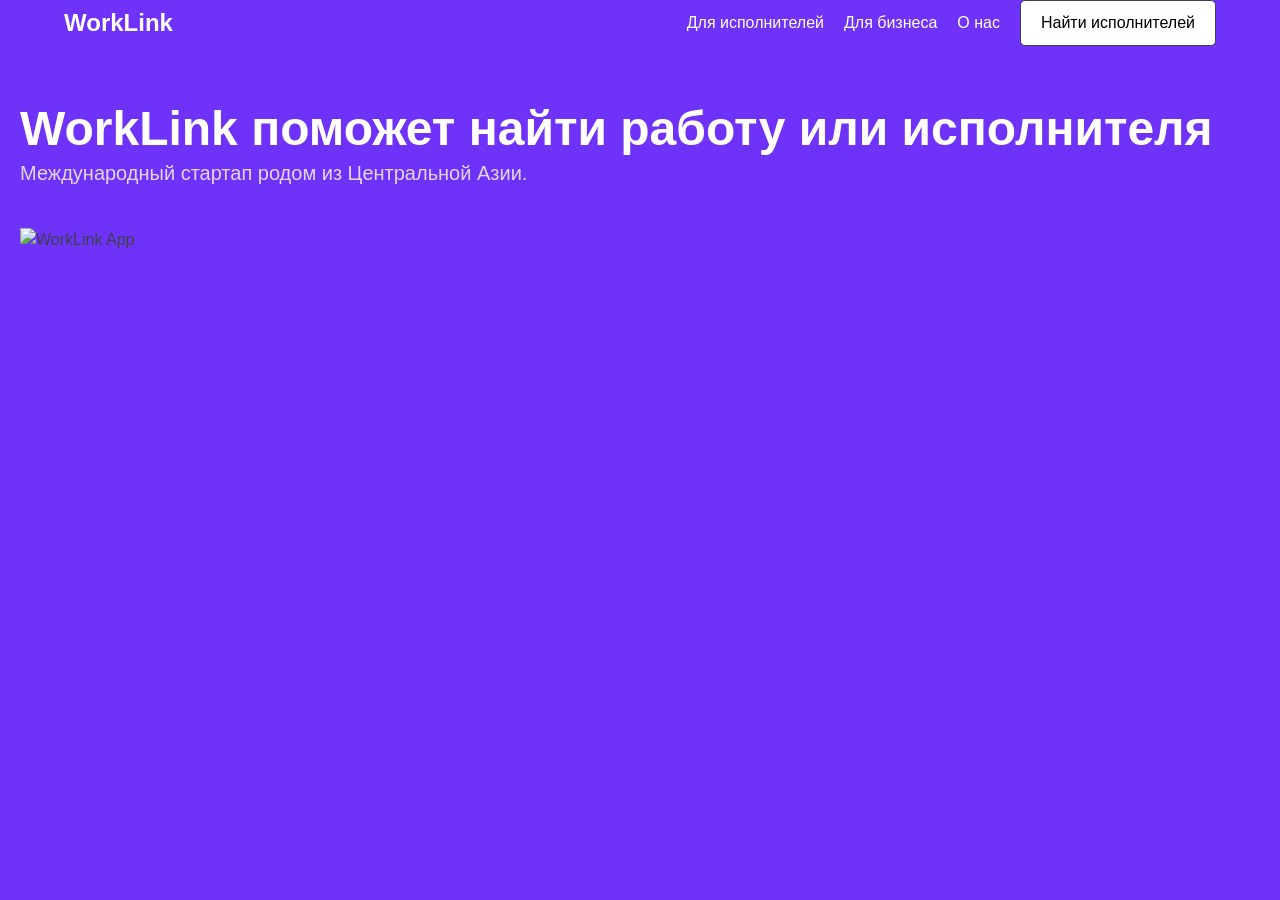
==== commit 450b20a6: "Update index.html" ====
--- a/index.html
+++ b/index.html
@@ -11,31 +11,36 @@
 
     <style>
         .navbar-logo-text { font-size: 24px; font-weight: bold; color: white; text-decoration: none; }
+        /* Исправление наложения текста */
+        .navigation-right-wrapper { display: flex; gap: 20px; align-items: center; }
     </style>
 </head>
 
 <body class="body-main-page">
     <nav class="navbar-wrapper">
-        <div class="navbar-container">
-            <a href="index.html" class="navbar-logo-text">WorkLink</a>
-            <div class="navigation-right-wrapper">
-                <a href="index.html" class="is-menu">Для исполнителей</a>
-                <a href="hire.html" class="is-menu">Для бизнеса</a>
-                <a href="about.html" class="is-menu">О нас</a>
+        <div class="padding-global">
+            <div class="navbar-container" style="display: flex; justify-content: space-between; align-items: center;">
+                <a href="index.html" class="navbar-logo-text">WorkLink</a>
+                <div class="navigation-right-wrapper">
+                    <a href="index.html" style="color: white; text-decoration: none;">Для исполнителей</a>
+                    <a href="hire.html" style="color: white; text-decoration: none;">Для бизнеса</a>
+                    <a href="about.html" style="color: white; text-decoration: none;">О нас</a>
+                    <a href="#leadform" class="button" style="background: white; color: black; padding: 10px 20px; border-radius: 5px; text-decoration: none;">Найти исполнителей</a>
+                </div>
             </div>
         </div>
     </nav>
 
     <div class="page-wrapper">
-        <section class="section-hero">
-            <h1>WorkLink поможет найти работу или исполнителя</h1>
-            <p>Международный стартап родом из Центральной Азии.</p>
-            <img src="images/6917701df73918c29ad27b1_png.avif" alt="WorkLink App">
+        <section class="section-hero" style="padding: 100px 20px; text-align: left;">
+            <h1 style="font-size: 48px; color: white;">WorkLink поможет найти работу или исполнителя</h1>
+            <p style="font-size: 20px; color: white; opacity: 0.8;">Международный стартап родом из Центральной Азии.</p>
+            <img src="images/6917701df73918c29ad27b1_png.avif" alt="WorkLink App" style="max-width: 100%; margin-top: 40px;">
         </section>
     </div>
 
-    <script src="js/jquery.min.js"></script>
-    <script src="js/webfont.js"></script>
-    <script src="js/webflow.276ab304.74c30c9af5e4650d.js"></script>
+    <script src="js/jquery.min.js" type="text/javascript"></script>
+    <script src="js/webfont.js" type="text/javascript"></script>
+    <script src="js/webflow.276ab304.74c30c9af5e4650d.js" type="text/javascript"></script>
 </body>
 </html>
